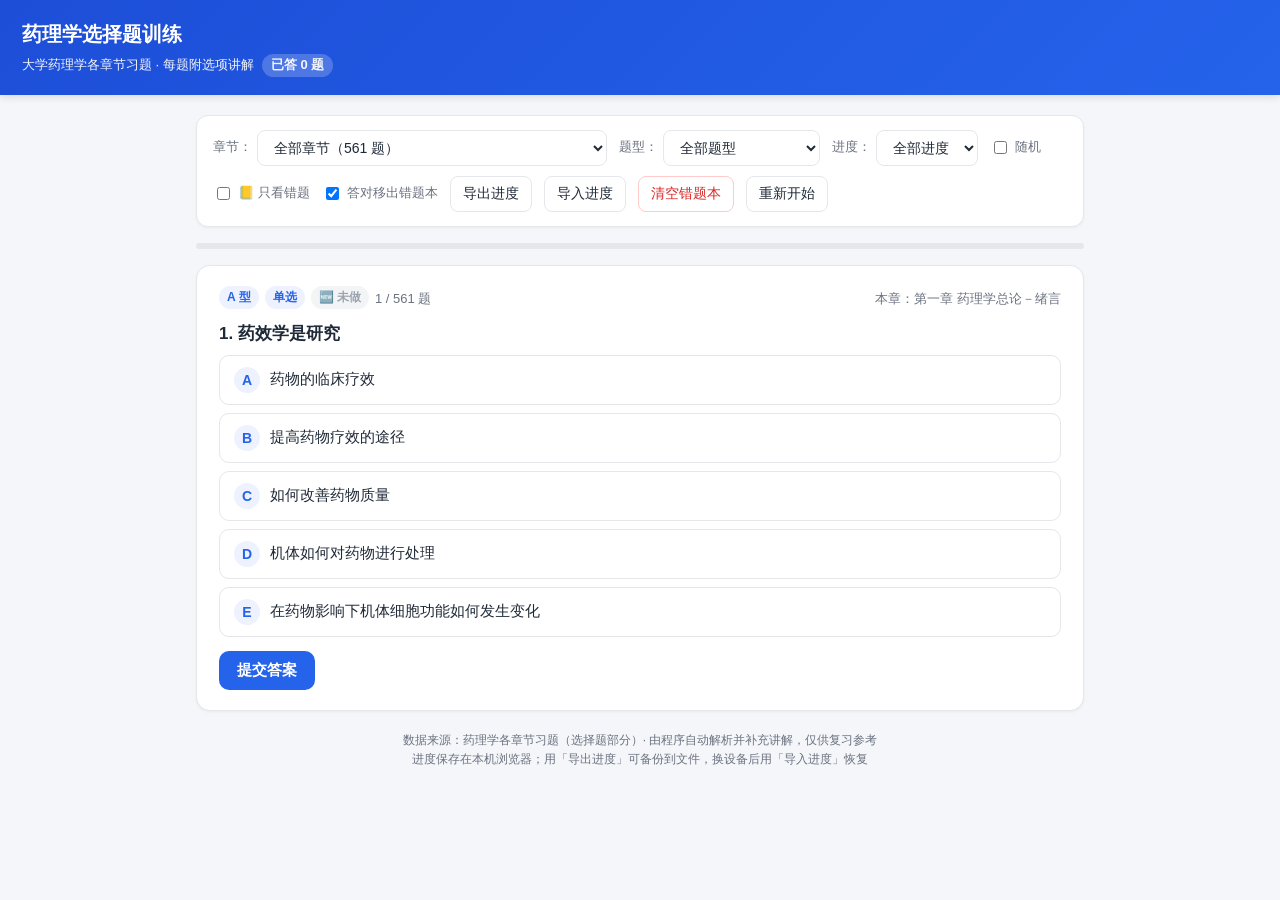
==== index.html @ 0bf8fcf7 "更新" ====
<!DOCTYPE html>
<html lang="zh-CN">
<head>
<meta charset="UTF-8">
<meta name="viewport" content="width=device-width, initial-scale=1.0">
<title>药理学选择题训练</title>
<style>
:root{
  --bg:#f4f6f9; --card:#ffffff; --ink:#1f2937; --sub:#6b7280;
  --brand:#2563eb; --brand-2:#1d4ed8; --ok:#16a34a; --ok-bg:#ecfdf5;
  --bad:#dc2626; --bad-bg:#fef2f2; --line:#e5e7eb; --accent:#f59e0b;
}
*{box-sizing:border-box}
body{margin:0;font-family:-apple-system,"Segoe UI","Microsoft YaHei","PingFang SC",sans-serif;background:var(--bg);color:var(--ink);line-height:1.6}
.top{background:linear-gradient(135deg,#1d4ed8,#2563eb);color:#fff;padding:18px 22px;box-shadow:0 2px 8px rgba(0,0,0,.12)}
.top h1{margin:0;font-size:20px;font-weight:700}
.top .sub{margin:4px 0 0;font-size:13px;opacity:.95}
.top .sub .pill{background:rgba(255,255,255,.22);padding:1px 9px;border-radius:999px;margin-left:8px;font-weight:600;display:inline-block}
.wrap{max-width:920px;margin:0 auto;padding:20px 16px 60px}
.controls{background:var(--card);border:1px solid var(--line);border-radius:12px;padding:14px 16px;display:flex;flex-wrap:wrap;gap:10px 12px;align-items:center;margin-bottom:16px;box-shadow:0 1px 3px rgba(0,0,0,.05)}
.controls label{font-size:13px;color:var(--sub);display:inline-flex;align-items:center;gap:5px;cursor:pointer}
.controls select,.controls button{font-size:14px;padding:8px 12px;border-radius:8px;border:1px solid var(--line);background:#fff;color:var(--ink);cursor:pointer}
.controls button:hover{border-color:var(--brand)}
.btn-primary{background:var(--brand)!important;color:#fff!important;border:none!important;font-weight:600}
.btn-primary:hover{background:var(--brand-2)!important}
.btn-ghost{background:#fff!important}
.btn-danger{color:var(--bad)!important;border-color:#fecaca!important}
.btn-danger:hover{border-color:var(--bad)!important}
.badge{display:inline-block;font-size:12px;padding:2px 8px;border-radius:999px;background:#eef2ff;color:var(--brand);font-weight:600;margin-right:6px;vertical-align:2px}
.badge.X{background:#fef3c7;color:#b45309}
.badge.C{background:#fce7f3;color:#be185d}
.badge.B{background:#e0f2fe;color:#0369a1}
.badge.wrong-tag{background:var(--bad-bg);color:var(--bad)}
.badge.ok-tag{background:var(--ok-bg);color:var(--ok)}
.badge.new-tag{background:#f3f4f6;color:#9ca3af}
.progress{height:6px;background:var(--line);border-radius:999px;overflow:hidden;margin-bottom:16px}
.progress>div{height:100%;background:var(--brand);transition:width .2s}
.card{background:var(--card);border:1px solid var(--line);border-radius:14px;padding:20px 22px;box-shadow:0 1px 3px rgba(0,0,0,.05);margin-bottom:16px}
.q-head{display:flex;justify-content:space-between;align-items:baseline;gap:10px;margin-bottom:10px}
.q-meta{font-size:13px;color:var(--sub)}
.stem{font-size:17px;font-weight:600;margin-bottom:6px}
.opt{display:flex;align-items:flex-start;gap:10px;border:1.5px solid var(--line);border-radius:10px;padding:11px 14px;margin:8px 0;cursor:pointer;transition:all .12s;background:#fff}
.opt:hover{border-color:var(--brand);background:#f8faff}
.opt .k{flex:none;width:26px;height:26px;border-radius:50%;background:#eef2ff;color:var(--brand);font-weight:700;display:flex;align-items:center;justify-content:center;font-size:14px}
.opt .t{font-size:15px;word-break:break-word}
.opt.selected{border-color:var(--brand);background:#eef4ff;box-shadow:0 0 0 1px var(--brand)}
.opt.correct{border-color:var(--ok);background:var(--ok-bg)}
.opt.correct .k{background:var(--ok);color:#fff}
.opt.wrong{border-color:var(--bad);background:var(--bad-bg)}
.opt.wrong .k{background:var(--bad);color:#fff}
.opt.disabled{cursor:default}
.actions{display:flex;flex-wrap:wrap;gap:10px;margin-top:14px}
.actions button{font-size:15px;padding:10px 18px;border-radius:10px;border:1px solid var(--line);background:#fff;cursor:pointer;font-weight:600}
.explain{display:none;margin-top:16px;border-top:1px dashed var(--line);padding-top:14px}
.explain.show{display:block}
.explain .verdict{font-size:16px;font-weight:700;margin-bottom:10px}
.explain .verdict.ok{color:var(--ok)}
.explain .verdict.no{color:var(--bad)}
.explain .rationale{background:#f8fafc;border-left:4px solid var(--brand);padding:10px 14px;border-radius:8px;margin-bottom:12px;font-size:14px}
.exp-item{display:flex;gap:8px;padding:6px 0;border-bottom:1px solid #f1f5f9;font-size:14px}
.exp-item:last-child{border-bottom:none}
.exp-item .ek{flex:none;width:22px;height:22px;border-radius:6px;background:#eef2ff;color:var(--brand);font-weight:700;display:flex;align-items:center;justify-content:center;font-size:13px}
.exp-item.is-ok .ek{background:var(--ok);color:#fff}
.exp-item.is-no .ek{background:var(--bad);color:#fff}
.wrong-note{margin-top:10px;font-size:13px;color:var(--sub);background:#fff7ed;border:1px solid #fed7aa;padding:8px 12px;border-radius:8px;display:none}
.wrong-note.show{display:block}
.summary{display:none}
.summary.show{display:block}
.stat-row{display:flex;gap:16px;flex-wrap:wrap;margin-bottom:14px}
.stat{flex:1;min-width:120px;background:#f8fafc;border:1px solid var(--line);border-radius:10px;padding:14px;text-align:center}
.stat .n{font-size:26px;font-weight:800;color:var(--brand)}
.stat .l{font-size:13px;color:var(--sub)}
.empty{padding:40px;text-align:center;color:var(--sub)}
.empty .big{font-size:40px;margin-bottom:8px}
.foot{color:var(--sub);font-size:12px;text-align:center;margin-top:20px}
.hint{font-size:13px;color:var(--sub);margin-top:6px}
@media(max-width:600px){.stem{font-size:16px}.opt .t{font-size:14px}.controls{flex-direction:column;align-items:stretch}}
</style>
</head>
<body>
<div class="top">
  <h1>药理学选择题训练</h1>
  <div class="sub">大学药理学各章节习题 · 每题附选项讲解<span class="pill">已答 <span id="answeredCount">0</span> 题</span><span class="pill" id="wrongPill" style="display:none">📒 错题 <span id="wrongCount">0</span></span></div>
</div>
<div class="wrap">

  <div class="controls" id="controls">
    <label>章节：
      <select id="chapSelect"></select>
    </label>
    <label>题型：
      <select id="typeSelect">
        <option value="all">全部题型</option>
        <option value="single">单选（A/B/C 型）</option>
        <option value="multi">多选（X 型）</option>
      </select>
    </label>
    <label>进度：
      <select id="progSelect">
        <option value="all">全部进度</option>
        <option value="unanswered">只看未做</option>
        <option value="answered">只看已做</option>
      </select>
    </label>
    <label><input type="checkbox" id="shuffleChk"> 随机</label>
    <label><input type="checkbox" id="wrongChk"> 📒 只看错题</label>
    <label title="在错题本中答对后自动移除该题"><input type="checkbox" id="autoRemoveChk" checked> 答对移出错题本</label>
    <button id="exportBtn" class="btn-ghost">导出进度</button>
    <button id="importBtn" class="btn-ghost">导入进度</button>
    <button id="clearWrongBtn" class="btn-ghost btn-danger">清空错题本</button>
    <button id="restartBtn" class="btn-ghost">重新开始</button>
    <input type="file" id="importFile" accept=".json,application/json" style="display:none">
  </div>

  <div class="progress"><div id="progressBar"></div></div>

  <div id="questionCard" class="card">
    <div class="q-head">
      <div class="q-meta" id="qMeta"></div>
      <div class="q-meta" id="qScore"></div>
    </div>
    <div class="stem" id="stem"></div>
    <div id="options"></div>
    <div class="hint" id="multiHint" style="display:none">（多选题：请选择所有正确答案后提交）</div>
    <div class="actions" id="actions">
      <button id="submitBtn" class="btn-primary">提交答案</button>
      <button id="nextBtn" style="display:none">下一题 →</button>
    </div>
    <div class="wrong-note" id="wrongNote"></div>
    <div class="explain" id="explain">
      <div class="verdict" id="verdict"></div>
      <div class="rationale" id="rationale"></div>
      <div id="expList"></div>
    </div>
  </div>

  <div id="summaryCard" class="card summary">
    <h2 style="margin-top:0">练习总结</h2>
    <div class="stat-row">
      <div class="stat"><div class="n" id="sTotal">0</div><div class="l">本轮题数</div></div>
      <div class="stat"><div class="n" id="sCorrect">0</div><div class="l">答对</div></div>
      <div class="stat"><div class="n" id="sWrong">0</div><div class="l">答错</div></div>
      <div class="stat"><div class="n" id="sRate">0%</div><div class="l">正确率</div></div>
    </div>
    <button id="againBtn" class="btn-primary" style="font-size:15px;padding:10px 18px;border-radius:10px;border:none;cursor:pointer">再来一轮</button>
  </div>

  <div class="foot">数据来源：药理学各章节习题（选择题部分）· 由程序自动解析并补充讲解，仅供复习参考<br>进度保存在本机浏览器；用「导出进度」可备份到文件，换设备后用「导入进度」恢复</div>
</div>

<script>
window.QUIZ_DATA = {"chapters":[{"title":"第一章 药理学总论－绪言","questions":[{"id":"ch01_q01","chapter":"第一章 药理学总论－绪言","chapterIdx":0,"type":"A","num":1,"stem":"药效学是研究","options":{"A":"药物的临床疗效","B":"提高药物疗效的途径","C":"如何改善药物质量","D":"机体如何对药物进行处理","E":"在药物影响下机体细胞功能如何发生变化"},"answer":["E"],"answerStr":"E","rationale":"药效学研究药物对机体的作用及其机制，即药物影响下机体细胞功能发生的变化，故为E。","expl":{"A":"临床疗效是药物治疗疾病的效果，属疗效评价，非药效学的研究对象。","B":"提高药物疗效的途径属药物治疗学范畴，不是药效学的定义。","C":"改善药物质量属药物分析或制剂范畴，与药效学无关。","D":"机体如何处理药物是药动学的研究内容，非药效学。","E":"正确，药效学研究药物对机体的作用，即机体细胞功能在药物影响下的变化。"}},{"id":"ch01_q02","chapter":"第一章 药理学总论－绪言","chapterIdx":0,"type":"A","num":2,"stem":"药动学是研究","options":{"A":"机体如何对药物进行处理","B":"药物如何影响机体","C":"药物在体内的时间变化","D":"合理用药的治疗方案","E":"药物效应动力学"},"answer":["A"],"answerStr":"A","rationale":"药动学研究机体对药物的处置过程，即药物在体内的吸收、分布、代谢和排泄，故为A。","expl":{"A":"正确，药动学研究机体对药物的吸收、分布、代谢和排泄等处理过程。","B":"药物如何影响机体是药效学的内容，非药动学。","C":"药物在体内的时间变化只是药动学的一部分，表述不完整。","D":"合理用药的治疗方案属临床药理学与治疗学，非药动学定义。","E":"药物效应动力学即药效学，与药动学是两个不同学科，此选项错误。"}},{"id":"ch01_q03","chapter":"第一章 药理学总论－绪言","chapterIdx":0,"type":"A","num":3,"stem":"新药进行临床试验必须提供","options":{"A":"系统药理研究数据","B":"新药作用谱","C":"临床前研究资料","D":"LD50","E":"急慢性毒理研究数据"},"answer":["C"],"answerStr":"C","rationale":"新药开展临床试验前须完成临床前研究并提供资料，经批准后方可进行，故为C。","expl":{"A":"系统药理研究数据属临床前研究的一部分，不足以代表全部必备资料。","B":"新药作用谱仅是药效学内容之一，不能单独作为临床试验依据。","C":"正确，临床试验须以充分的临床前研究资料（药效、药动、毒理）为依据。","D":"LD50只是急性毒性指标之一，不能单独代表临床前资料。","E":"急慢性毒理研究数据仅属毒理学部分，非临床试验所需的全部资料。"}}]},{"title":"第二章 药物效应动力学","questions":[{"id":"ch02_q01","chapter":"第二章 药物效应动力学","chapterIdx":1,"type":"A","num":1,"stem":"药物作用的基本表现是是机体器官组织","options":{"A":"功能升高或兴奋","B":"功能降低或抑制","C":"兴奋和/或抑制","D":"产生新的功能","E":"A 和 D"},"answer":["C"],"answerStr":"C","rationale":"药物作用的基本表现是使机体功能兴奋或抑制，或两者兼有，故为C。","expl":{"A":"功能升高或兴奋只是兴奋作用，未包括抑制作用，不全面。","B":"功能降低或抑制仅指抑制作用，遗漏了兴奋作用。","C":"正确，药物对机体的基本作用表现为兴奋和（或）抑制。","D":"药物不能使机体产生新的功能，只能调节原有功能，此说法错误。","E":"A与D均不全面或不正确，故不是答案。"}},{"id":"ch02_q02","chapter":"第二章 药物效应动力学","chapterIdx":1,"type":"A","num":2,"stem":"药物的副反应是与治疗效应同时发生的不良反应，此时的药物剂量是","options":{"A":"大于治疗量","B":"小于治疗量","C":"治疗剂量","D":"极量","E":"以上都不对"},"answer":["C"],"answerStr":"C","rationale":"副反应是药物在治疗剂量下出现的与治疗目的无关的作用，故为C。","expl":{"A":"大于治疗量属中毒量，引起的是毒性反应而非副反应。","B":"小于治疗量常无效，一般不引起副反应。","C":"正确，副反应发生在治疗剂量，是与治疗效应同时出现的不良反应。","D":"极量是最大治疗量，超出常致毒性反应，副反应概念不限于此。","E":"以上均不对，不符合副反应的定义。"}},{"id":"ch02_q03","chapter":"第二章 药物效应动力学","chapterIdx":1,"type":"A","num":3,"stem":"半数有效量是指","options":{"A":"临床有效量","B":"LD50","C":"引起 50%阳性反应的剂量","D":"效应强度","E":"以上都不是"},"answer":["C"],"answerStr":"C","rationale":"半数有效量（ED50）指引起50%阳性反应（半数有效）的剂量，故为C。","expl":{"A":"临床有效量是临床用药剂量，并非ED50的严格定义。","B":"LD50是半数致死量，属毒性指标，非有效量。","C":"正确，ED50即引起50%阳性反应（半数有效）的剂量。","D":"效应强度指药物作用强度，与半数有效量含义不同。","E":"以上都不是，因C为正确答案。"}},{"id":"ch02_q04","chapter":"第二章 药物效应动力学","chapterIdx":1,"type":"A","num":4,"stem":"药物半数致死量（LD50）是指","options":{"A":"致死量的一半","B":"中毒量的一半","C":"杀死半数病原微生物的剂量","D":"杀死半数寄生虫的剂量","E":"引起半数动物死亡的剂量"},"answer":["E"],"answerStr":"E","rationale":"LD50指能使半数实验动物死亡的剂量，用于评价药物急性毒性，故为E。","expl":{"A":"致死量的一半是字面误读，LD50不是简单除以2。","B":"中毒量的一半同样属误读，LD50是统计半数死亡的剂量。","C":"杀死半数病原微生物的剂量属抗菌药物评价概念，非LD50。","D":"杀死半数寄生虫的剂量是杀虫药评价指标，非LD50定义。","E":"正确，LD50是引起半数动物死亡的剂量。"}},{"id":"ch02_q05","chapter":"第二章 药物效应动力学","chapterIdx":1,"type":"A","num":5,"stem":"药物的极量是指","options":{"A":"一次量","B":"一日量","C":"疗程总量","D":"单位时间内注入量","E":"以上都不对"},"answer":["E"],"answerStr":"E","rationale":"极量是药典规定的最大治疗量（最大有效量），非一次量、一日量等，故以上都不对。","expl":{"A":"极量不是一次量，一次量指单次给药剂量。","B":"极量不是一日量，一日量指每日总剂量。","C":"疗程总量是整个疗程的累计剂量，与极量无关。","D":"单位时间内注入量是给药速度，与极量无关。","E":"正确，极量是最大治疗量，以上各项均不符合其定义。"}},{"id":"ch02_q07","chapter":"第二章 药物效应动力学","chapterIdx":1,"type":"A","num":7,"stem":"药物的治疗指数是","options":{"A":"ED50/LD50","B":"LD50/ED50","C":"LD5/ED95","D":"ED99/LD1","E":"ED95/LD5"},"answer":["B"],"answerStr":"B","rationale":"治疗指数为LD50与ED50的比值（TI=LD50/ED50），比值越大越安全，故为B。","expl":{"A":"ED50/LD50是治疗指数的倒数，不是治疗指数。","B":"正确，治疗指数TI=LD50/ED50。","C":"LD5/ED95是与安全范围相关的比值，非治疗指数。","D":"ED99/LD1无此标准定义。","E":"ED95/LD5不是治疗指数。"}},{"id":"ch02_q08","chapter":"第二章 药物效应动力学","chapterIdx":1,"type":"A","num":8,"stem":"药物与受体结合后，可激动受体，也可阻断受体，取决于","options":{"A":"药物是否具有亲和力","B":"药物是否具有内在活性","C":"药物的酸碱度","D":"药物的脂溶性","E":"药物的极性大小"},"answer":["B"],"answerStr":"B","rationale":"药物与受体结合后能否激动受体取决于其是否具有内在活性，故为B。","expl":{"A":"亲和力决定能否结合，但不决定是激动还是阻断。","B":"正确，有内在活性则激动受体，无内在活性则阻断受体。","C":"酸碱度影响药物解离与吸收，与激动或阻断无关。","D":"脂溶性影响药物跨膜，与激动或阻断无关。","E":"极性大小与跨膜有关，不影响内在活性。"}},{"id":"ch02_q09","chapter":"第二章 药物效应动力学","chapterIdx":1,"type":"A","num":9,"stem":"竞争性拮抗剂的特点是","options":{"A":"无亲和力，无内在活性","B":"有亲和力，无内在活性","C":"有亲和力，有内在活性","D":"无亲和力，有内在活性","E":"以上均不是"},"answer":["B"],"answerStr":"B","rationale":"竞争性拮抗剂有亲和力能与受体结合，但无内在活性，故不产生效应，为B。","expl":{"A":"无亲和力则不能与受体结合，不符合竞争性拮抗剂。","B":"正确，竞争性拮抗剂有亲和力而无内在活性。","C":"有亲和力且有内在活性的是激动药。","D":"无亲和力有内在活性在药理上不成立。","E":"以上均不是，因B正确。"}},{"id":"ch02_q10","chapter":"第二章 药物效应动力学","chapterIdx":1,"type":"A","num":10,"stem":"药物作用的双重性是指","options":{"A":"治疗作用和副作用","B":"对因治疗和对症治疗","C":"治疗作用和毒性作用","D":"治疗作用和不良反应","E":"局部作用和吸收作用"},"answer":["D"],"answerStr":"D","rationale":"药物作用双重性指药物既有治疗作用，又有不良反应，故为D。","expl":{"A":"治疗作用和副作用只是双重性的一部分，不完整。","B":"对因治疗和对症治疗同属治疗作用，非双重性。","C":"治疗作用和毒性作用未涵盖全部不良反应。","D":"正确，药物作用双重性即治疗作用与不良反应并存。","E":"局部作用和吸收作用属作用部位分类，与双重性无关。"}},{"id":"ch02_q11","chapter":"第二章 药物效应动力学","chapterIdx":1,"type":"A","num":11,"stem":"属于后遗效应的是","options":{"A":"青霉素过敏性休克","B":"地高辛引起的心律性失常","C":"呋塞米所致的心律失常","D":"保泰松所致的肝肾损害","E":"巴比妥类药催眠后所致的次晨宿醉现象"},"answer":["E"],"answerStr":"E","rationale":"后遗效应指停药后血药浓度已降至阈浓度以下仍残存的药理效应，巴比妥次晨宿醉属之。","expl":{"A":"青霉素过敏性休克属变态反应，非后遗效应。","B":"地高辛引起心律失常属毒性反应。","C":"呋塞米所致心律失常属毒性反应（电解质紊乱）。","D":"保泰松所致肝肾损害属毒性反应或药源性疾病。","E":"正确，巴比妥类催眠后次晨宿醉为典型后遗效应。"}},{"id":"ch02_q12","chapter":"第二章 药物效应动力学","chapterIdx":1,"type":"A","num":12,"stem":"量效曲线可以为用药提供下列哪种参考？","options":{"A":"药物的安全范围","B":"药物的疗效大小","C":"药物的毒性性质","D":"药物的体内过程","E":"药物的给药方案"},"answer":["E"],"answerStr":"E","rationale":"量效曲线可确定有效剂量与最大效应等，为制定给药方案提供依据，故为E。","expl":{"A":"安全范围需结合量效与毒效曲线，单独量效曲线不足。","B":"疗效大小（效能）只是量效曲线信息之一，非最全面选项。","C":"毒性性质需毒性试验与毒效曲线，非量效曲线所能提供。","D":"体内过程是药动学内容，量效曲线不反映。","E":"正确，量效曲线可指导剂量选择，为制定给药方案提供参考。"}},{"id":"ch02_q13","chapter":"第二章 药物效应动力学","chapterIdx":1,"type":"A","num":13,"stem":"药物的内在活性（效应力）是指","options":{"A":"药物穿透生物膜的能力","B":"药物对受体的亲合能力","C":"药物水溶性大小","D":"受体激动时的反应强度","E":"药物脂溶性大小"},"answer":["D"],"answerStr":"D","rationale":"内在活性（效应力）指药物激动受体后产生效应的能力，即受体激动时的反应强度，故为D。","expl":{"A":"穿透生物膜能力与脂溶性、跨膜有关，非内在活性。","B":"对受体的亲和能力是亲和力，非内在活性。","C":"水溶性大小影响溶解与吸收，与内在活性无关。","D":"正确，内在活性是药物激动受体引起反应的能力（反应强度）。","E":"脂溶性大小与跨膜有关，非内在活性。"}},{"id":"ch02_q14","chapter":"第二章 药物效应动力学","chapterIdx":1,"type":"A","num":14,"stem":"安全范围是指","options":{"A":"有效剂量的范围","B":"最小中毒量与治疗量间的距离","C":"最小治疗量至最小致死量间的距离","D":"ED95 与 LD5 间的距离","E":"最小治疗量与最小中毒量间的距离"},"answer":["E"],"answerStr":"E","rationale":"安全范围指最小治疗量与最小中毒量之间的距离，距离越大越安全，故为E。","expl":{"A":"有效剂量范围是有效量区间，非安全范围。","B":"最小中毒量与治疗量间距离表述含糊，非标准定义。","C":"最小治疗量至最小致死量间距过大，非安全范围定义。","D":"ED95与LD5间距是实验安全范围表示（安全系数），非本题标准定义。","E":"正确，安全范围是最小治疗量与最小中毒量之间的距离。"}},{"id":"ch02_q15","chapter":"第二章 药物效应动力学","chapterIdx":1,"type":"A","num":15,"stem":"副作用是在下述哪种剂量时产生的不良反应？","options":{"A":"中毒量","B":"治疗量","C":"无效量","D":"极量","E":"致死量"},"answer":["B"],"answerStr":"B","rationale":"副作用是治疗量下出现的与治疗目的无关的反应，故为B。","expl":{"A":"中毒量产生的是毒性反应，非副作用。","B":"正确，副作用在治疗剂量下产生。","C":"无效量不产生药理效应，也无副作用。","D":"极量虽在治疗范围内，但副作用概念仍指治疗量。","E":"致死量引起死亡，非副作用。"}},{"id":"ch02_q16","chapter":"第二章 药物效应动力学","chapterIdx":1,"type":"A","num":16,"stem":"可用于表示药物安全性的参数","options":{"A":"阈剂量","B":"效能","C":"效价强度","D":"治疗指数","E":"LD50"},"answer":["D"],"answerStr":"D","rationale":"治疗指数（LD50/ED50）是评价药物安全性的重要参数，故为D。","expl":{"A":"阈剂量是刚产生效应的剂量，与安全性无直接关系。","B":"效能反映最大效应，不直接表示安全性。","C":"效价强度反映剂量大小关系，非安全性指标。","D":"正确，治疗指数越大，药物越安全。","E":"LD50单独只能说明毒性，需与ED50结合才表示安全性。"}},{"id":"ch02_q17","chapter":"第二章 药物效应动力学","chapterIdx":1,"type":"A","num":17,"stem":"药原性疾病是","options":{"A":"严重的不良反应","B":"停药反应","C":"变态反应","D":"较难恢复的不良反应","E":"特异质反应"},"answer":["D"],"answerStr":"D","rationale":"药源性疾病是药物引起的较难恢复的机体损害（疾病），故为D。","expl":{"A":"严重不良反应未必都构成药源性疾病，概念不完全等同。","B":"停药反应是突然停药引起的，非药源性疾病。","C":"变态反应只是药源性疾病的一种类型。","D":"正确，药源性疾病指药物引起的较难恢复的损害（疾病）。","E":"特异质反应是遗传异常所致，非药源性疾病总称。"}},{"id":"ch02_q18","chapter":"第二章 药物效应动力学","chapterIdx":1,"type":"A","num":18,"stem":"药物的最大效能反映药物的","options":{"A":"内在活性","B":"效应强度","C":"亲和力","D":"量效关系","E":"时效关系"},"answer":["A"],"answerStr":"A","rationale":"药物的最大效能（效能）取决于其内在活性，内在活性高则最大效应大，故为A。","expl":{"A":"正确，效能反映药物的内在活性，内在活性越大最大效应越大。","B":"效应强度即效能本身，题目问其反映的本质，应为内在活性。","C":"亲和力影响效价强度，不决定最大效能。","D":"量效关系是描述效应的关系曲线，非效能反映的对象。","E":"时效关系描述效应随时间变化，与最大效能无直接关系。"}},{"id":"ch02_q19","chapter":"第二章 药物效应动力学","chapterIdx":1,"type":"A","num":19,"stem":"肾上腺素受体属于","options":{"A":"G 蛋白偶联受体","B":"含离子通道的受体","C":"具有酪氨酸激酶活性的受体","D":"细胞内受体","E":"以上均不是"},"answer":["A"],"answerStr":"A","rationale":"肾上腺素受体（α、β受体）属于G蛋白偶联受体（GPCR），故为A。","expl":{"A":"正确，α、β肾上腺素受体均为G蛋白偶联受体。","B":"含离子通道的受体如N胆碱受体（配体门控离子通道），非肾上腺素受体。","C":"具酪氨酸激酶活性的受体如胰岛素受体，非肾上腺素受体。","D":"细胞内受体如甾体激素受体，肾上腺素受体位于细胞膜上。","E":"以上均不是，因A正确。"}},{"id":"ch02_q20","chapter":"第二章 药物效应动力学","chapterIdx":1,"type":"A","num":20,"stem":"拮抗参数 pA2 的定义是","options":{"A":"使激动剂的效应增加 1 倍时竞争性拮抗剂浓度的负对数","B":"使激动剂的剂量增加 1 倍时竞争性拮抗剂浓度的负对数","C":"使激动剂的效应增加 1 倍时激动剂浓度的负对数","D":"使激动剂的效应不变时竞争性拮抗剂浓度的负对数","E":"使激动剂的效应增加 1 倍时非竞争性拮抗剂浓度的负对数"},"answer":["B"],"answerStr":"B","rationale":"pA2是使激动药剂量加倍仍维持原效应时竞争性拮抗药浓度的负对数，故为B。","expl":{"A":"pA2定义涉及激动药剂量加倍而非效应加倍，A错误。","B":"正确，pA2为使激动药剂量增加1倍而效应不变时拮抗药浓度的负对数。","C":"pA2是拮抗药浓度而非激动药浓度的负对数。","D":"效应不变是前提之一，但定义还要求激动药剂量加倍。","E":"pA2针对竞争性拮抗药，而非非竞争性拮抗药。"}},{"id":"ch02_q21","chapter":"第二章 药物效应动力学","chapterIdx":1,"type":"A","num":21,"stem":"药理效应是","options":{"A":"药物的初始作用","B":"药物作用的结果","C":"药物的特异性","D":"药物的选择性","E":"药物的临床疗效"},"answer":["B"],"answerStr":"B","rationale":"药理效应是药物作用的结果（机体功能变化的表现），故为B。","expl":{"A":"初始作用是药物作用的起始环节，非效应本身。","B":"正确，药理效应是药物作用引起的机体反应（结果）。","C":"特异性指药物对特定靶点的选择性作用，非效应。","D":"选择性是药物作用的范围特性，非效应。","E":"临床疗效是效应中对治疗有利的部分，非全部药理效应。"}},{"id":"ch02_q22","chapter":"第二章 药物效应动力学","chapterIdx":1,"type":"A","num":22,"stem":"储备受体是","options":{"A":"药物未结合的受体","B":"药物不结合的受体","C":"与药物结合过的受体","D":"药物难结合的受体","E":"与药物解离了的受体"},"answer":["A"],"answerStr":"A","rationale":"储备受体（spare receptor）指产生最大效应时仍未被药物占据（未结合）的受体，故为A。","expl":{"A":"正确，储备受体是药物未结合（未被占据）的受体。","B":"药物不结合的受体表述绝对，储备受体是可被结合但未结合的受体。","C":"与药物结合过的受体已被占据，非储备受体。","D":"药物难结合的受体概念不准确，储备受体是可结合受体。","E":"与药物解离了的受体已释放，非储备受体的定义。"}},{"id":"ch02_q23","chapter":"第二章 药物效应动力学","chapterIdx":1,"type":"A","num":23,"stem":"pD2 是","options":{"A":"解离常数的负对数","B":"拮抗常数的负对数","C":"解离常数","D":"拮抗常数","E":"平衡常数"},"answer":["A"],"answerStr":"A","rationale":"pD2是药物-受体复合物解离常数的负对数，反映亲和力，故为A。","expl":{"A":"正确，pD2=-logKD，即解离常数的负对数。","B":"拮抗常数（KB）的负对数为pA2，非pD2。","C":"pD2是负对数，不是解离常数本身。","D":"拮抗常数是KB，与pD2无关。","E":"平衡常数表述笼统，非pD2的准确定义。"}},{"id":"ch02_q24","chapter":"第二章 药物效应动力学","chapterIdx":1,"type":"A","num":24,"stem":"关于受体二态模型学说的叙述，下列哪项是错误的？","options":{"A":"拮抗药对 R 及 R*的亲和力不等","B":"受体蛋白有可以互变的构型状态。即静息态（R）和活动态（R*）","C":"静息时平衡趋势向于 R","D":"激动药只与 R*有较大亲和力","E":"部分激动药与 R 及 R*都能结合，但对 R*的亲和力大于对 R 的亲和力"},"answer":["D"],"answerStr":"D","rationale":"激动药对R*亲和力较大，但并非“只与”R*结合，也可与静息态R结合，故D叙述错误。","expl":{"A":"正确，拮抗药对R及R*亲和力不等（对R亲和力较大）。","B":"正确，受体蛋白有静息态R和活动态R*两种可互变构型。","C":"正确，静息时受体平衡偏向R态。","D":"错误，激动药并非只与R*结合，对R也有一定亲和力，只是对R*亲和力较大。","E":"正确，部分激动药对R及R*均能结合，对R*亲和力大于R。"}},{"id":"ch02_q25","chapter":"第二章 药物效应动力学","chapterIdx":1,"type":"A","num":25,"stem":"质反应的累加曲线是","options":{"A":"对称 S 型曲线","B":"长尾 S 型曲线","C":"直线","D":"双曲线","E":"正态分布曲线"},"answer":["A"],"answerStr":"A","rationale":"质反应累加量效曲线呈对称的S型曲线，故为A。","expl":{"A":"正确，质反应累加量效曲线为对称S型曲线。","B":"长尾S型是量反应（纵坐标效应、横坐标剂量）曲线。","C":"直线不是质反应累加曲线的形态。","D":"双曲线不符合量效曲线特征。","E":"正态分布曲线是质反应频数分布，非累加量效曲线。"}},{"id":"ch02_q26","chapter":"第二章 药物效应动力学","chapterIdx":1,"type":"A","num":26,"stem":"从下列 pD2 值中可知，与受体亲和力最小的是","options":{"A":"1","B":"2","C":"4","D":"5","E":"6"},"answer":["A"],"answerStr":"A","rationale":"pD2越大亲和力越大，故pD2=1时亲和力最小，为A。","expl":{"A":"正确，pD2值最小（1），故亲和力最小。","B":"pD2=2大于1，亲和力较大。","C":"pD2=4，亲和力更大。","D":"pD2=5，亲和力更大。","E":"pD2=6，亲和力最大。"}},{"id":"ch02_q27","chapter":"第二章 药物效应动力学","chapterIdx":1,"type":"A","num":27,"stem":"从下列 pA2 值可知拮抗作用最强的是","options":{"A":"0.1","B":"0.5","C":"1.0","D":"1.5","E":"1.6"},"answer":["E"],"answerStr":"E","rationale":"pA2越大表示拮抗药作用越强，故pA2=1.6者拮抗最强，为E。","expl":{"A":"0.1最小，拮抗作用最弱。","B":"0.5较小，拮抗作用弱。","C":"1.0居中，拮抗作用较弱。","D":"1.5较大，但小于1.6。","E":"正确，pA2值最大（1.6），拮抗作用最强。"}},{"id":"ch02_q28","chapter":"第二章 药物效应动力学","chapterIdx":1,"type":"A","num":28,"stem":"某降压药停药后血压剧烈回升，此种现象称为","options":{"A":"变态反应","B":"停药反应","C":"后遗效应","D":"特异质反应","E":"毒性反应"},"answer":["B"],"answerStr":"B","rationale":"停药后血压剧烈回升是长期用药突然停药引起的反跳，属停药反应，故为B。","expl":{"A":"变态反应与免疫有关，非停药所致。","B":"正确，突然停药致血压反跳属停药反应（反跳现象）。","C":"后遗效应是血药浓度降至阈下后残存的效应，非反跳。","D":"特异质反应与遗传异常有关，非停药反应。","E":"毒性反应是剂量过大所致，非停药引起。"}},{"id":"ch02_q29","chapter":"第二章 药物效应动力学","chapterIdx":1,"type":"A","num":29,"stem":"下列关于激动药的描述，错误的是","options":{"A":"有内在活性","B":"与受体有亲和力","C":"量效曲线呈 S 型","D":"pA2 值越大作用越强","E":"与受体迅速解离"},"answer":["D"],"answerStr":"D","rationale":"pA2是拮抗药的拮抗参数，不是评价激动药作用的指标，故D错误。","expl":{"A":"正确，激动药具有内在活性。","B":"正确，激动药与受体有亲和力。","C":"正确，激动药量效曲线呈S型。","D":"错误，pA2是竞争性拮抗药的作用强度参数，与激动药作用强弱无关。","E":"正确，激动药与受体结合后可迅速解离（可逆）。"}},{"id":"ch02_q30","chapter":"第二章 药物效应动力学","chapterIdx":1,"type":"A","num":30,"stem":"下列关于受体的叙述，正确的是","options":{"A":"受体是首先与药物结合并起反应的细胞成分","B":"受体都是细胞膜上的蛋白质","C":"受体是遗传基因生成的，其分布密度是固定不变的","D":"受体与配基或激动药结合后都引起兴奋性效应","E":"药物都是通过激动或抑制相应受体而发挥作用的"},"answer":["A"],"answerStr":"A","rationale":"受体是首先与药物结合并引起反应的细胞成分（靶点），故A正确。","expl":{"A":"正确，受体是药物首先结合并触发效应的细胞成分。","B":"受体不全在细胞膜上，还有细胞内受体（如甾体激素受体）。","C":"受体密度可受调节（上调或下调），非固定不变。","D":"激动受体可产生兴奋也可产生抑制效应，非都兴奋。","E":"药物并非都通过受体作用，有些直接作用于酶、离子通道等。"}},{"id":"ch02_q31","chapter":"第二章 药物效应动力学","chapterIdx":1,"type":"B","num":31,"stem":"高敏性是指","options":{"A":"药物引起的反应与个体体质有关，与用药剂量无关","B":"等量药物引起和一般病人相似但强度更高的药理效应或毒性","C":"用药一段时间后，病人对药物产生精神上依赖，中断用药，出现主观不适","D":"长期用药，需逐渐增加剂量，才可保持药效不减","E":"长期用药，产生生理上依赖，停药后出现戒断症状"},"answer":["B"],"answerStr":"B","rationale":"高敏性指等量药物引起比一般人更强的药理效应或毒性，故为B。","expl":{"A":"与体质有关且与剂量无关的是过敏或特异质反应，非高敏性。","B":"正确，高敏性是个体对等量药物反应增强。","C":"精神依赖、中断不适是习惯性，非高敏性。","D":"逐渐增量保持药效是耐受性，非高敏性。","E":"生理依赖、停药戒断是成瘾性，非高敏性。"}},{"id":"ch02_q32","chapter":"第二章 药物效应动力学","chapterIdx":1,"type":"B","num":32,"stem":"过敏反应是指","options":{"A":"药物引起的反应与个体体质有关，与用药剂量无关","B":"等量药物引起和一般病人相似但强度更高的药理效应或毒性","C":"用药一段时间后，病人对药物产生精神上依赖，中断用药，出现主观不适","D":"长期用药，需逐渐增加剂量，才可保持药效不减","E":"长期用药，产生生理上依赖，停药后出现戒断症状"},"answer":["A"],"answerStr":"A","rationale":"过敏反应（变态反应）与个体体质（免疫）有关，与剂量关系不大，故为A。","expl":{"A":"正确，过敏反应与体质有关，剂量关系不大（极微量即可发生）。","B":"等量药物反应增强是高敏性，非过敏反应。","C":"精神依赖、主观不适是习惯性，非过敏反应。","D":"逐渐增量是耐受性，非过敏反应。","E":"生理依赖、戒断症状是成瘾性，非过敏反应。"}},{"id":"ch02_q33","chapter":"第二章 药物效应动力学","chapterIdx":1,"type":"B","num":33,"stem":"习惯性是指","options":{"A":"药物引起的反应与个体体质有关，与用药剂量无关","B":"等量药物引起和一般病人相似但强度更高的药理效应或毒性","C":"用药一段时间后，病人对药物产生精神上依赖，中断用药，出现主观不适","D":"长期用药，需逐渐增加剂量，才可保持药效不减","E":"长期用药，产生生理上依赖，停药后出现戒断症状"},"answer":["C"],"answerStr":"C","rationale":"习惯性指用药一段时间后产生精神依赖，中断用药出现主观不适，故为C。","expl":{"A":"与体质有关且与剂量无关的是过敏反应。","B":"等量药物反应增强是高敏性。","C":"正确，习惯性表现为精神依赖，停药后有主观不适。","D":"逐渐增量是耐受性，非习惯性。","E":"生理依赖、戒断症状是成瘾性，非习惯性。"}},{"id":"ch02_q34","chapter":"第二章 药物效应动力学","chapterIdx":1,"type":"B","num":34,"stem":"耐受性是指","options":{"A":"药物引起的反应与个体体质有关，与用药剂量无关","B":"等量药物引起和一般病人相似但强度更高的药理效应或毒性","C":"用药一段时间后，病人对药物产生精神上依赖，中断用药，出现主观不适","D":"长期用药，需逐渐增加剂量，才可保持药效不减","E":"长期用药，产生生理上依赖，停药后出现戒断症状"},"answer":["D"],"answerStr":"D","rationale":"耐受性指长期用药后需逐渐增加剂量才能维持原有效果，故为D。","expl":{"A":"与体质有关且与剂量无关的是过敏反应。","B":"等量药物反应增强是高敏性。","C":"精神依赖是习惯性，非耐受性。","D":"正确，耐受性表现为需逐渐增量才能保持药效不减。","E":"生理依赖、戒断症状是成瘾性，非耐受性。"}},{"id":"ch02_q35","chapter":"第二章 药物效应动力学","chapterIdx":1,"type":"B","num":35,"stem":"成瘾性是指","options":{"A":"药物引起的反应与个体体质有关，与用药剂量无关","B":"等量药物引起和一般病人相似但强度更高的药理效应或毒性","C":"用药一段时间后，病人对药物产生精神上依赖，中断用药，出现主观不适","D":"长期用药，需逐渐增加剂量，才可保持药效不减","E":"长期用药，产生生理上依赖，停药后出现戒断症状"},"answer":["E"],"answerStr":"E","rationale":"成瘾性指长期用药产生生理依赖，停药后出现戒断症状，故为E。","expl":{"A":"与体质有关且与剂量无关的是过敏反应。","B":"等量药物反应增强是高敏性。","C":"精神依赖是习惯性，非成瘾性。","D":"逐渐增量是耐受性，非成瘾性。","E":"正确，成瘾性为生理依赖，停药出现戒断症状。"}},{"id":"ch02_q36","chapter":"第二章 药物效应动力学","chapterIdx":1,"type":"B","num":36,"stem":"起后继信息传导系统作用","options":{"A":"受体","B":"第二信使","C":"激动药","D":"结合体","E":"拮抗药"},"answer":["B"],"answerStr":"B","rationale":"第二信使（如cAMP、IP3）在受体激活后传递、放大信息，起后继信息传导作用，故为B。","expl":{"A":"受体是识别并结合配体、启动信号的部位，非后继传导系统。","B":"正确，第二信使承担受体后的信息传导作用。","C":"激动药是激活受体的配体，非传导系统。","D":"结合体仅结合配体，无传导功能。","E":"拮抗药阻断受体，不传导信号。"}},{"id":"ch02_q37","chapter":"第二章 药物效应动力学","chapterIdx":1,"type":"B","num":37,"stem":"能与配体结合触发效应","options":{"A":"受体","B":"第二信使","C":"激动药","D":"结合体","E":"拮抗药"},"answer":["A"],"answerStr":"A","rationale":"受体能与配体（如激素、递质）特异性结合并触发效应，故为A。","expl":{"A":"正确，受体与配体结合后触发细胞效应。","B":"第二信使不直接结合配体，而是传导信号。","C":"激动药是与受体结合的配体，非与配体结合者。","D":"结合体虽与配体结合但不触发效应。","E":"拮抗药与受体结合不触发效应。"}},{"id":"ch02_q38","chapter":"第二章 药物效应动力学","chapterIdx":1,"type":"B","num":38,"stem":"能与受体结合触发效应","options":{"A":"受体","B":"第二信使","C":"激动药","D":"结合体","E":"拮抗药"},"answer":["C"],"answerStr":"C","rationale":"激动药能与受体结合并激动受体，触发效应，故为C。","expl":{"A":"受体是与配体结合触发效应，题干为“与受体结合”。","B":"第二信使不直接与受体结合触发效应。","C":"正确，激动药与受体结合后触发效应。","D":"结合体与配体结合但不触发效应。","E":"拮抗药与受体结合但不触发效应。"}},{"id":"ch02_q39","chapter":"第二章 药物效应动力学","chapterIdx":1,"type":"B","num":39,"stem":"能与配体结合不能触发效应","options":{"A":"受体","B":"第二信使","C":"激动药","D":"结合体","E":"拮抗药"},"answer":["D"],"answerStr":"D","rationale":"结合体（如配体结合蛋白）能与配体结合，但不具备触发效应的能力，故为D。","expl":{"A":"受体与配体结合可触发效应，非不能触发。","B":"第二信使传导信号，不直接结合配体。","C":"激动药与受体结合触发效应。","D":"正确，结合体仅与配体结合，不能触发效应。","E":"拮抗药是与受体结合不触发效应，非与配体结合。"}},{"id":"ch02_q40","chapter":"第二章 药物效应动力学","chapterIdx":1,"type":"B","num":40,"stem":"起放大分化和整合作用","options":{"A":"受体","B":"第二信使","C":"激动药","D":"结合体","E":"拮抗药"},"answer":["B"],"answerStr":"B","rationale":"第二信使系统可对信号进行放大、分化和整合，故为B。","expl":{"A":"受体主要识别信号，不负责放大整合。","B":"正确，第二信使起放大、分化和整合信息的作用。","C":"激动药激活受体，非信号整合系统。","D":"结合体仅结合配体，无整合功能。","E":"拮抗药阻断受体，无放大整合作用。"}},{"id":"ch02_q41","chapter":"第二章 药物效应动力学","chapterIdx":1,"type":"B","num":41,"stem":"能与受体结合不触发效应","options":{"A":"受体","B":"第二信使","C":"激动药","D":"结合体","E":"拮抗药"},"answer":["E"],"answerStr":"E","rationale":"拮抗药能与受体结合（占据受体），但无内在活性，不触发效应，故为E。","expl":{"A":"受体与配体结合可触发效应。","B":"第二信使传导信号，非结合受体。","C":"激动药与受体结合触发效应。","D":"结合体是与配体结合，非与受体结合。","E":"正确，拮抗药与受体结合但不触发效应。"}},{"id":"ch02_q42","chapter":"第二章 药物效应动力学","chapterIdx":1,"type":"B","num":42,"stem":"对称 S 型的量效曲线应为","options":{"A":"纵坐标为效应，横坐标为剂量","B":"纵坐标为剂量，横坐标为效应","C":"纵坐标为效应，横坐标为对数剂量","D":"纵坐标为对数剂量，横坐标为效应","E":"纵坐标为对数剂量，横坐标为对数效应"},"answer":["C"],"answerStr":"C","rationale":"以效应为纵坐标、对数剂量为横坐标作图，量效曲线呈对称S型，故为C。","expl":{"A":"纵坐标为效应、横坐标为剂量时得长尾S型，非对称S型。","B":"纵、横坐标颠倒，不符合。","C":"正确，纵坐标为效应、横坐标为对数剂量时曲线为对称S型。","D":"纵、横坐标颠倒，不符合。","E":"纵坐标为对数剂量非标准作图方式。"}},{"id":"ch02_q43","chapter":"第二章 药物效应动力学","chapterIdx":1,"type":"B","num":43,"stem":"长尾 S 型的量效曲线应为","options":{"A":"纵坐标为效应，横坐标为剂量","B":"纵坐标为剂量，横坐标为效应","C":"纵坐标为效应，横坐标为对数剂量","D":"纵坐标为对数剂量，横坐标为效应","E":"纵坐标为对数剂量，横坐标为对数效应"},"answer":["A"],"answerStr":"A","rationale":"以效应为纵坐标、剂量（非对数）为横坐标时，量效曲线呈长尾S型，故为A。","expl":{"A":"正确，纵坐标为效应、横坐标为剂量时呈长尾S型。","B":"纵、横坐标颠倒，不符合。","C":"横坐标为对数剂量时是对称S型，非长尾S型。","D":"纵、横坐标颠倒，不符合。","E":"纵坐标为对数剂量非标准作图方式。"}},{"id":"ch02_q44","chapter":"第二章 药物效应动力学","chapterIdx":1,"type":"B","num":44,"stem":"属毒性反应的是","options":{"A":"患者服治疗量的伯氨喹所致的溶血反应","B":"强心甙所致的心律失常","C":"四环素和氯霉素所致的二重感染","D":"阿托品在治疗量解除胃肠痉挛时所致的口干、心悸","E":"巴比妥类药物所致的次晨宿醉现象"},"answer":["B"],"answerStr":"B","rationale":"强心苷（强心甙）中毒引起的心律失常属剂量过大所致的毒性反应，故为B。","expl":{"A":"伯氨喹溶血属特异质反应（G6PD缺乏），非毒性反应。","B":"正确，强心苷所致心律失常是其毒性反应。","C":"四环素、氯霉素二重感染属继发反应，非毒性反应。","D":"阿托品口干、心悸属副作用，非毒性反应。","E":"巴比妥次晨宿醉属后遗效应，非毒性反应。"}},{"id":"ch02_q45","chapter":"第二章 药物效应动力学","chapterIdx":1,"type":"B","num":45,"stem":"属后遗效应的是","options":{"A":"患者服治疗量的伯氨喹所致的溶血反应","B":"强心甙所致的心律失常","C":"四环素和氯霉素所致的二重感染","D":"阿托品在治疗量解除胃肠痉挛时所致的口干、心悸","E":"巴比妥类药物所致的次晨宿醉现象"},"answer":["E"],"answerStr":"E","rationale":"巴比妥类催眠后次晨宿醉是血药浓度已降至阈下仍残存的效应，属后遗效应，故为E。","expl":{"A":"伯氨喹溶血属特异质反应。","B":"强心苷心律失常属毒性反应。","C":"二重感染属继发反应。","D":"阿托品口干、心悸属副作用。","E":"正确，巴比妥次晨宿醉为后遗效应。"}},{"id":"ch02_q46","chapter":"第二章 药物效应动力学","chapterIdx":1,"type":"B","num":46,"stem":"属继发反应的是","options":{"A":"患者服治疗量的伯氨喹所致的溶血反应","B":"强心甙所致的心律失常","C":"四环素和氯霉素所致的二重感染","D":"阿托品在治疗量解除胃肠痉挛时所致的口干、心悸","E":"巴比妥类药物所致的次晨宿醉现象"},"answer":["C"],"answerStr":"C","rationale":"四环素、氯霉素致菌群失调引起二重感染是药物作用后的继发后果，属继发反应，故为C。","expl":{"A":"伯氨喹溶血属特异质反应。","B":"强心苷心律失常属毒性反应。","C":"正确，广谱抗生素引起二重感染属继发反应。","D":"阿托品口干、心悸属副作用。","E":"巴比妥次晨宿醉属后遗效应。"}},{"id":"ch02_q47","chapter":"第二章 药物效应动力学","chapterIdx":1,"type":"B","num":47,"stem":"属特异质反应的是","options":{"A":"患者服治疗量的伯氨喹所致的溶血反应","B":"强心甙所致的心律失常","C":"四环素和氯霉素所致的二重感染","D":"阿托品在治疗量解除胃肠痉挛时所致的口干、心悸","E":"巴比妥类药物所致的次晨宿醉现象"},"answer":["A"],"answerStr":"A","rationale":"伯氨喹在治疗量引起溶血是G6PD缺乏的遗传异常所致，属特异质反应，故为A。","expl":{"A":"正确，治疗量伯氨喹致溶血（G6PD缺乏）属特异质反应。","B":"强心苷心律失常属毒性反应。","C":"二重感染属继发反应。","D":"阿托品口干、心悸属副作用。","E":"巴比妥次晨宿醉属后遗效应。"}},{"id":"ch02_q48","chapter":"第二章 药物效应动力学","chapterIdx":1,"type":"B","num":48,"stem":"属副作用的是","options":{"A":"患者服治疗量的伯氨喹所致的溶血反应","B":"强心甙所致的心律失常","C":"四环素和氯霉素所致的二重感染","D":"阿托品在治疗量解除胃肠痉挛时所致的口干、心悸","E":"巴比妥类药物所致的次晨宿醉现象"},"answer":["D"],"answerStr":"D","rationale":"阿托品治疗量解除胃肠痉挛时的口干、心悸是与治疗目的无关的反应，属副作用，故为D。","expl":{"A":"伯氨喹溶血属特异质反应。","B":"强心苷心律失常属毒性反应。","C":"二重感染属继发反应。","D":"正确，阿托品治疗量致口干、心悸属副作用。","E":"巴比妥次晨宿醉属后遗效应。"}},{"id":"ch02_q49","chapter":"第二章 药物效应动力学","chapterIdx":1,"type":"C","num":49,"stem":"受体激动剂的特点中应包括","options":{"A":"对受体有较强的亲和力","B":"对受体有较强的内在活性","C":"两者都有","D":"两者都无"},"answer":["C"],"answerStr":"C","rationale":"受体激动剂既有较强亲和力，又有较强内在活性，故两者都有。","expl":{"A":"激动剂确需亲和力，但仅选亲和力不完整。","B":"激动剂确需内在活性，但仅选内在活性不完整。","C":"正确，激动剂兼具较强亲和力和较强内在活性。","D":"两者都无不符合激动剂特征。"}},{"id":"ch02_q50","chapter":"第二章 药物效应动力学","chapterIdx":1,"type":"C","num":50,"stem":"部分激动剂的特点中应包括","options":{"A":"对受体有较强的亲和力","B":"对受体有较强的内在活性","C":"两者都有","D":"两者都无"},"answer":["A"],"answerStr":"A","rationale":"部分激动剂对受体有较强亲和力，但内在活性较弱，故为A。","expl":{"A":"正确，部分激动剂亲和力较强，但内在活性弱。","B":"部分激动剂内在活性弱，非较强内在活性。","C":"两者都有不符合部分激动剂（内在活性弱）。","D":"两者都无不符合，因其有亲和力。"}},{"id":"ch02_q51","chapter":"第二章 药物效应动力学","chapterIdx":1,"type":"C","num":51,"stem":"受体阻断剂的特点中可包括","options":{"A":"对受体有较强的亲和力","B":"对受体有较强的内在活性","C":"两者都有","D":"两者都无"},"answer":["A"],"answerStr":"A","rationale":"受体阻断剂（拮抗药）对受体有较强亲和力，但无内在活性，故为A。","expl":{"A":"正确，阻断剂有较强亲和力但无内在活性。","B":"阻断剂无内在活性，故B不符合。","C":"两者都有不符合阻断剂。","D":"两者都无不符合，因其有亲和力。"}},{"id":"ch02_q52","chapter":"第二章 药物效应动力学","chapterIdx":1,"type":"C","num":52,"stem":"表示拮抗药的作用强度用","options":{"A":"pA2","B":"pD2","C":"两者均是","D":"两者均无"},"answer":["A"],"answerStr":"A","rationale":"pA2是表示竞争性拮抗药作用强度的参数，故为A。","expl":{"A":"正确，pA2表示拮抗药作用强度。","B":"pD2表示激动药与受体亲和力，非拮抗强度。","C":"两者均是错误，pD2不表示拮抗强度。","D":"两者均无错误，pA2正是拮抗强度参数。"}},{"id":"ch02_q53","chapter":"第二章 药物效应动力学","chapterIdx":1,"type":"C","num":53,"stem":"表示药物与受体的亲和力用","options":{"A":"pA2","B":"pD2","C":"两者均是","D":"两者均无"},"answer":["B"],"answerStr":"B","rationale":"pD2（-logKD）表示药物与受体的亲和力，故为B。","expl":{"A":"pA2表示拮抗药作用强度，非亲和力。","B":"正确，pD2表示药物与受体的亲和力。","C":"两者均是错误，pA2不表示亲和力。","D":"两者均无错误，pD2正是亲和力参数。"}},{"id":"ch02_q54","chapter":"第二章 药物效应动力学","chapterIdx":1,"type":"C","num":54,"stem":"表示受体动力学的参数用","options":{"A":"pA2","B":"pD2","C":"两者均是","D":"两者均无"},"answer":["C"],"answerStr":"C","rationale":"pA2和pD2均为受体动力学（受体-药物相互作用）参数，故两者均是。","expl":{"A":"pA2是拮抗参数，属受体动力学参数，但仅选A不完整。","B":"pD2是亲和力参数，属受体动力学参数，但仅选B不完整。","C":"正确，pA2和pD2均为受体动力学参数。","D":"两者均无错误。"}},{"id":"ch02_q55","chapter":"第二章 药物效应动力学","chapterIdx":1,"type":"C","num":55,"stem":"表示药物与受体结合的内在活性用","options":{"A":"pA2","B":"pD2","C":"两者均是","D":"两者均无"},"answer":["D"],"answerStr":"D","rationale":"内在活性用α（效应力）或最大效应表示，pA2和pD2均不表示内在活性，故两者均无。","expl":{"A":"pA2表示拮抗强度，不表示内在活性。","B":"pD2表示亲和力，不表示内在活性。","C":"两者均是错误。","D":"正确，pA2和pD2均不表示内在活性。"}},{"id":"ch02_q56","chapter":"第二章 药物效应动力学","chapterIdx":1,"type":"X","num":56,"stem":"有关量效关系的描述，正确的是","options":{"A":"在一定范围内，药理效应强度与血浆药物浓度呈正相关","B":"量反应的量效关系皆呈常态分布曲线","C":"质反应的量效关系皆呈常态分布曲线","D":"LD50 与 ED50 均是量反应中出现的剂量","E":"量效曲线可以反映药物效能和效价强度"},"answer":["A","E"],"answerStr":"AE","rationale":"一定范围内效应强度与血药浓度正相关，量效曲线可反映效能和效价强度，故为AE。","expl":{"A":"正确，一定范围内药理效应强度与血药浓度呈正相关。","B":"量反应量效曲线为长尾S型或双曲线，非正态分布。","C":"质反应频数分布呈正态分布，其累加量效曲线为S型，非正态分布。","D":"LD50与ED50是质反应的参数，非量反应。","E":"正确，量效曲线可反映药物效能和效价强度。"}},{"id":"ch02_q57","chapter":"第二章 药物效应动力学","chapterIdx":1,"type":"X","num":57,"stem":"质反应的特点有","options":{"A":"频数分布曲线为正态分布曲线","B":"无法计算出 ED50","C":"用全或无、阳性或阴性表示","D":"可用死亡与生存、惊厥与不惊厥表示","E":"累加量效曲线为 S 型量效曲线"},"answer":["A","C","D","E"],"answerStr":"ACDE","rationale":"质反应以全或无表示，频数分布呈正态，累加曲线为S型，并可计算ED50，故为ACDE。","expl":{"A":"正确，质反应频数分布曲线为正态分布。","B":"质反应可计算ED50（半数有效量），此说法错误。","C":"正确，质反应以全或无、阳性或阴性表示。","D":"正确，可用死亡与生存、惊厥与不惊厥等表示。","E":"正确，质反应累加量效曲线为S型。"}},{"id":"ch02_q58","chapter":"第二章 药物效应动力学","chapterIdx":1,"type":"X","num":58,"stem":"药物作用包括","options":{"A":"引起机体功能或形态改变","B":"引起机体体液成分改变","C":"抑制或杀灭入侵的病原微生物或寄生虫","D":"改变机体的反应性","E":"补充体内营养物质或激素的不足"},"answer":["A","B","C","D","E"],"answerStr":"ABCDE","rationale":"药物作用包括改变机体功能形态、体液成分、抑制病原微生物、改变反应性及补充物质等，全对。","expl":{"A":"正确，药物可改变机体功能或形态。","B":"正确，药物可改变机体体液成分。","C":"正确，药物可抑制或杀灭病原微生物、寄生虫。","D":"正确，药物可改变机体反应性。","E":"正确，药物可补充体内营养物质或激素的不足。"}},{"id":"ch02_q59","chapter":"第二章 药物效应动力学","chapterIdx":1,"type":"X","num":59,"stem":"药物与受体结合的特性有","options":{"A":"高度特异性","B":"高度亲和力","C":"可逆性","D":"饱和性","E":"高度效应力"},"answer":["A","B","C","D"],"answerStr":"ABCD","rationale":"药物与受体结合具特异性、亲和力、可逆性和饱和性，效应力（内在活性）非结合特性，故为ABCD。","expl":{"A":"正确，药物与受体结合具高度特异性。","B":"正确，具高度亲和力。","C":"正确，结合可逆。","D":"正确，结合具饱和性。","E":"效应力是激动受体产生效应的能力，非结合特性。"}},{"id":"ch02_q60","chapter":"第二章 药物效应动力学","chapterIdx":1,"type":"X","num":60,"stem":"下列正确的描述是","options":{"A":"药物可通过受体发挥效应","B":"药物激动受体即表现为兴奋效应","C":"安慰剂不会产生治疗作用","D":"药物化学结构相似，则作用相似","E":"药效与被占领的受体数目成正比"},"answer":["A","E"],"answerStr":"AE","rationale":"药物可通过受体发挥效应，且按占领学说药效与被占领受体数目成正比，故为AE。","expl":{"A":"正确，药物可通过受体发挥效应。","B":"激动受体可为兴奋也可为抑制，非皆表现为兴奋。","C":"安慰剂可产生安慰剂效应（如镇痛），非无治疗作用。","D":"化学结构相似作用未必相似，拮抗药与激动药结构相近而作用相反。","E":"正确，按占领学说药效与被占领受体数目成正比。"}},{"id":"ch02_q61","chapter":"第二章 药物效应动力学","chapterIdx":1,"type":"X","num":61,"stem":"下列有关亲和力的描述，正确的是","options":{"A":"亲和力是药物与受体结合的能力","B":"亲和力是药物与受体结合后引起效应的能力","C":"亲和力越大，则药物效价越强","D":"亲和力越大，则药物效能越强","E":"亲和力越大，则药物作用维持时间越长"},"answer":["A","C"],"answerStr":"AC","rationale":"亲和力是药物与受体结合的能力，亲和力越大效价越强，故为AC。","expl":{"A":"正确，亲和力是药物与受体结合的能力。","B":"结合后引起效应的能力是内在活性，非亲和力。","C":"正确，亲和力越大，药物效价强度越大。","D":"效能由内在活性决定，非亲和力。","E":"作用维持时间与药动学有关，非亲和力。"}},{"id":"ch02_q62","chapter":"第二章 药物效应动力学","chapterIdx":1,"type":"X","num":62,"stem":"药效动力学的内容包括","options":{"A":"药物的作用与临床疗效","B":"给药方法和用量","C":"药物的剂量与量效关系","D":"药物的作用机制","E":"药物的不良反应和禁忌症"},"answer":["A","C","D","E"],"answerStr":"ACDE","rationale":"药效学研究作用、剂量与量效关系、作用机制及不良反应等，给药方法用量属药动学或治疗学，故为ACDE。","expl":{"A":"正确，药效学包括药物作用与临床疗效。","B":"给药方法和用量属药动学或临床用药范畴，非药效学主要内容。","C":"正确，药效学包括剂量与量效关系。","D":"正确，药效学包括药物作用机制。","E":"正确，药效学包括不良反应和禁忌症。"}},{"id":"ch02_q63","chapter":"第二章 药物效应动力学","chapterIdx":1,"type":"X","num":63,"stem":"竞争性拮抗剂的特点有","options":{"A":"本身可产生效应","B":"降低激动剂的效价","C":"降低激动剂的效能","D":"可使激动剂的量效曲线平行右移","E":"可使激动剂的量效曲线平行左移"},"answer":["B","D"],"answerStr":"BD","rationale":"竞争性拮抗剂无内在活性，降低激动药效价，使其量效曲线平行右移，故为BD。","expl":{"A":"竞争性拮抗剂本身无内在活性，不产生效应。","B":"正确，竞争性拮抗剂降低激动药的效价强度。","C":"加大激动药剂量可恢复最大效应，不降低效能。","D":"正确，使激动药量效曲线平行右移。","E":"量效曲线是右移而非左移。"}},{"id":"ch02_q64","chapter":"第二章 药物效应动力学","chapterIdx":1,"type":"X","num":64,"stem":"可作为用药安全性的指标有","options":{"A":"TD50/ED50","B":"极量","C":"ED95~TD5 之间的距离","D":"TC50/EC50","E":"常用剂量范围"},"answer":["A","C","D"],"answerStr":"ACD","rationale":"TD50/ED50（治疗指数）、ED95~TD5距离（安全范围）和TC50/EC50均为安全性指标，故为ACD。","expl":{"A":"正确，TD50/ED50即治疗指数，是安全性指标。","B":"极量是最大治疗量，非评价安全性的比值或范围指标。","C":"正确，ED95~TD5之间距离为安全范围。","D":"正确，TC50/EC50为化疗药物的治疗指数。","E":"常用剂量范围不是安全性评价指标。"}}]},{"title":"第三章 药物代谢动力学","questions":[{"id":"ch03_q01","chapter":"第三章 药物代谢动力学","chapterIdx":2,"type":"A","num":1,"stem":"某弱酸药物 pka=3.4,在血浆中解离百分率约","options":{"A":"10%","B":"90%","C":"99%","D":"99.9%","E":"99.99%"},"answer":["E"],"answerStr":"E","rationale":"血浆pH约7.4，比弱酸pKa3.4高约4个单位，弱酸在碱性环境几乎全部解离，解离度约99.99%。","expl":{"A":"10%，错误，血浆偏碱性，弱酸解离远高于此值。","B":"90%，偏小，未达弱酸在血浆中的实际解离度。","C":"99%，仍偏小，实际接近全部解离。","D":"99.9%，仍略偏小。","E":"正确，pH与pKa相差4个单位，解离约99.99%。"}},{"id":"ch03_q02","chapter":"第三章 药物代谢动力学","chapterIdx":2,"type":"A","num":2,"stem":"阿司匹林的 pKa 是 3.5,它在 pH 为 7.5 肠液中可吸收约","options":{"A":"1%","B":"0. 1%","C":"0.01%","D":"10%","E":"99%"},"answer":["C"],"answerStr":"C","rationale":"阿司匹林为弱酸，在pH7.5肠液中几乎全部解离，非解离（可吸收）型仅约0.01%。","expl":{"A":"1%，偏大。","B":"0.1%，偏大。","C":"正确，非解离型约1/(1+10^4)≈0.01%。","D":"10%，错误，肠液碱性使弱酸解离多、吸收少。","E":"99%，错误，这是解离型比例而非可吸收型。"}},{"id":"ch03_q03","chapter":"第三章 药物代谢动力学","chapterIdx":2,"type":"A","num":3,"stem":"某弱碱性药在 pH5 时，非解离部分为 90.9%，该药 pKa 的接近数值","options":{"A":"2","B":"3","C":"4","D":"5","E":"6"},"answer":["E"],"answerStr":"E","rationale":"按弱碱性药 pKa=pH+lg(解离/非解离) 计算：若解离部分为90.9%，则 pKa=5+lg(90.9/9.1)=5+1=6。（原题写“非解离部分为90.9%”应为“解离部分”之笔误。）","expl":{"A":"错误，pKa≈2 时在 pH5 几乎全解离，与题设不符。","B":"错误，pKa≈3 时解离程度更大，与题设不符。","C":"错误，pKa≈4 对应“非解离90.9%”，但原答案按“解离90.9%”取值。","D":"错误，pKa≈5 时解离与未解离各约50%。","E":"正确，解离90.9%时 pKa=pH+lg(解离/非解离)=5+1=6。"}},{"id":"ch03_q04","chapter":"第三章 药物代谢动力学","chapterIdx":2,"type":"A","num":4,"stem":"下列情况可称为首关消除：","options":{"A":"苯巴比妥钠肌注后被肝药酶代谢，使血中浓度降低","B":"硝酸甘油舌下给药，自口腔粘膜吸收，经肝代谢后药效降低","C":"青霉素口服后被胃酸破坏，使吸收入血的药量减少","D":"普萘洛尔口服，经肝代谢，使进入体循环的药量减少"},"answer":["D"],"answerStr":"D","rationale":"首关消除指口服药物经肠壁和肝脏代谢后进入体循环的药量减少，普萘洛尔口服有明显首关消除。","expl":{"A":"苯巴比妥钠肌注不经门静脉，属一般代谢而非首关消除。","B":"硝酸甘油舌下给药不经首关，经肝代谢是吸收后的代谢。","C":"青霉素口服被胃酸破坏属胃肠道破坏，非首关消除。","D":"正确，口服经肝代谢使进入体循环药量减少，符合首关消除。"}},{"id":"ch03_q05","chapter":"第三章 药物代谢动力学","chapterIdx":2,"type":"A","num":5,"stem":"弱酸性药物从胃肠道吸收的主要部位是：","options":{"A":"胃粘膜","B":"小肠","C":"横结肠","D":"乙状结肠","E":"十二指肠"},"answer":["B"],"answerStr":"B","rationale":"弱酸性药物虽在胃中多呈非解离型易吸收，但小肠吸收面积大、血流丰富，是主要吸收部位。","expl":{"A":"胃粘膜，虽利于弱酸吸收但面积小，非主要部位。","B":"正确，小肠面积大、血流丰富，是主要吸收部位。","C":"横结肠，非主要吸收部位。","D":"乙状结肠，非主要吸收部位。","E":"十二指肠仅是小肠一部分，整体主要部位为小肠。"}},{"id":"ch03_q06","chapter":"第三章 药物代谢动力学","chapterIdx":2,"type":"A","num":6,"stem":"临床上可用丙磺舒以增加青霉素的疗效,原因是","options":{"A":"在杀菌作用上有协同作用","B":"二者竞争肾小管的分泌通道","C":"对细菌代谢有双重阻断作用","D":"延缓抗药性产生","E":"以上都不对"},"answer":["B"],"answerStr":"B","rationale":"丙磺舒与青霉素竞争肾小管有机酸分泌通道，减慢青霉素排泄，提高血药浓度而增强疗效。","expl":{"A":"杀菌协同，错误，机制并非协同杀菌。","B":"正确，二者竞争肾小管分泌通道，延缓青霉素排泄。","C":"双重阻断，错误，与细菌代谢双重阻断无关。","D":"延缓抗药性，非其主要机制。","E":"以上都不对，错误。"}},{"id":"ch03_q07","chapter":"第三章 药物代谢动力学","chapterIdx":2,"type":"A","num":7,"stem":"药物的 t1/2 是指","options":{"A":"药物的血药浓度下降一半所需时间","B":"药物的稳态血药浓度下降一半所需时间","C":"与药物的血浆浓度下降一半相关，单位为小时","D":"与药物的血浆浓度下降一半相关，单位为克","E":"药物的血浆蛋白结合率下降一半所需剂量"},"answer":["A"],"answerStr":"A","rationale":"t1/2指血浆药物浓度下降一半所需的时间。","expl":{"A":"正确，半衰期即血药浓度下降一半所需时间。","B":"错误，半衰期针对血药浓度下降，不限稳态浓度。","C":"错误，半衰期单位不固定为小时，可为分钟、天等。","D":"错误，半衰期为时间量，单位“克”明显错误。","E":"错误，半衰期与血浆蛋白结合率无关。"}},{"id":"ch03_q08","chapter":"第三章 药物代谢动力学","chapterIdx":2,"type":"A","num":8,"stem":"某催眠药的 t1/2 为 1 小时，给予 100mg 剂量后，病人在体内药物只剩 12.5mg 时便清醒过来，该病人睡了","options":{"A":"2h","B":"3h","C":"4h","D":"5h","E":"0.5h"},"answer":["B"],"answerStr":"B","rationale":"100mg经3个半衰期依次降为50、25、12.5mg，每个t1/2为1小时，共3小时。","expl":{"A":"2h，此时体内剩25mg，尚未清醒。","B":"正确，100mg经3个半衰期降至12.5mg，历时3h。","C":"4h，此时剩6.25mg，时间偏长。","D":"5h，偏长。","E":"0.5h，体内尚余约70mg，错误。"}},{"id":"ch03_q09","chapter":"第三章 药物代谢动力学","chapterIdx":2,"type":"A","num":9,"stem":"药物的作用强度，主要取决于","options":{"A":"药物在血液中的浓度","B":"在靶器官的浓度大小","C":"药物排泄的速率大小","D":"药物与血浆蛋白结合率之高低","E":"以上都对"},"answer":["B"],"answerStr":"B","rationale":"药物作用强度主要取决于作用部位（靶器官、靶组织）的药物浓度。","expl":{"A":"血药浓度仅间接相关，非直接决定因素。","B":"正确，靶器官浓度直接决定作用强度。","C":"排泄速率影响持续时间，非作用强度。","D":"蛋白结合率影响游离浓度，非直接决定强度。","E":"以上都对，错误。"}},{"id":"ch03_q10","chapter":"第三章 药物代谢动力学","chapterIdx":2,"type":"A","num":10,"stem":"一次静注给药后约经过几个血浆 t1/2 可自机体排出达 95%以上","options":{"A":"3 个","B":"4 个","C":"5 个","D":"6 个","E":"7 个"},"answer":["C"],"answerStr":"C","rationale":"经5个半衰期药物消除约97%（>95%），接近完全消除。","expl":{"A":"3个，消除约87.5%，不足95%。","B":"4个，消除约93.75%，略不足95%。","C":"正确，5个半衰期消除约96.9%，大于95%。","D":"6个，消除更多但非最少所需。","E":"7个，偏多。"}},{"id":"ch03_q11","chapter":"第三章 药物代谢动力学","chapterIdx":2,"type":"A","num":11,"stem":"弱酸性药物与抗酸药物同服时，比单用该弱酸性药物","options":{"A":"在胃中解离增多，自胃吸收增多","B":"在胃中解离减少，自胃吸收增多","C":"在胃中解离减少，自胃吸收减少","D":"在胃中解离增多，自胃吸收减少","E":"无变化"},"answer":["D"],"answerStr":"D","rationale":"抗酸药升高胃内pH，使弱酸性药物解离增多、非解离型减少，故吸收减少。","expl":{"A":"解离增多则吸收应减少，此说矛盾。","B":"解离方向与吸收方向均反。","C":"解离减少的说法错误。","D":"正确，pH升高使弱酸解离增多，非解离型减少，吸收减少。","E":"无变化，错误。"}},{"id":"ch03_q12","chapter":"第三章 药物代谢动力学","chapterIdx":2,"type":"A","num":12,"stem":"甲药与血浆蛋白的结合率为 95%，乙药的血浆蛋白结合率为 85%，甲药单用时血浆 t1/2为 4h，如甲药与乙药合用，则甲药血浆 t1/2 为","options":{"A":"小于 4h","B":"不变","C":"大于 4h","D":"大于 8h","E":"大于10h"},"answer":["B"],"answerStr":"B","rationale":"t1/2由消除速率常数与表观分布容积决定，蛋白结合率高低不直接决定半衰期，竞争置换不使t1/2改变。","expl":{"A":"小于4h，错误。","B":"正确，蛋白结合率差异不改变消除半衰期。","C":"大于4h，错误。","D":"大于8h，错误。","E":"大于10h，错误。"}},{"id":"ch03_q13","chapter":"第三章 药物代谢动力学","chapterIdx":2,"type":"A","num":13,"stem":"常用剂量恒量恒速给药最后形成的血药浓度为","options":{"A":"有效血浓度","B":"稳态血浓度","C":"峰浓度","D":"阈浓度","E":"中毒浓度"},"answer":["B"],"answerStr":"B","rationale":"恒量恒速给药，经4~5个半衰期血药浓度达稳态（坪浓度）。","expl":{"A":"有效血浓度，是浓度范围而非最终浓度。","B":"正确，恒量恒速给药最终形成稳态血浓度。","C":"峰浓度，是单次给药后的最高浓度。","D":"阈浓度，是起效的最低浓度。","E":"中毒浓度，是过量所致。"}},{"id":"ch03_q14","chapter":"第三章 药物代谢动力学","chapterIdx":2,"type":"A","num":14,"stem":"药物产生作用的快慢取决于","options":{"A":"药物的吸收速度","B":"药物的排泄速度","C":"药物的转运方式","D":"药物的光学异构体","E":"药物的代谢速度"},"answer":["A"],"answerStr":"A","rationale":"药物起效快慢主要取决于吸收速度，吸收越快，血药浓度上升越快、起效越快。","expl":{"A":"正确，吸收速度决定起效快慢。","B":"排泄速度影响持续时间，非起效快慢。","C":"转运方式影响吸收分布，非直接决定起效。","D":"光学异构体影响活性，非起效快慢。","E":"代谢速度影响持续时间，非起效快慢。"}},{"id":"ch03_q15","chapter":"第三章 药物代谢动力学","chapterIdx":2,"type":"A","num":15,"stem":"苯巴比妥中毒时应用碳酸氢钠的目的是","options":{"A":"加速药物从尿液的排泄","B":"加速药物从尿液的代谢灭活","C":"加速药物由脑组织向血浆的转移","D":"A 和 C","E":"A 和 B"},"answer":["D"],"answerStr":"D","rationale":"苯巴比妥为弱酸性药，碳酸氢钠碱化尿液使药物解离增加、肾小管重吸收减少而加速排泄；同时碱化血液促使药物由脑组织向血浆转移，故二者兼有。","expl":{"A":"正确，碱化尿液减少弱酸性药在肾小管的重吸收，加速其从尿液排泄。","B":"错误，碳酸氢钠影响的是排泄而非加速药物代谢灭活。","C":"正确，碱化血液使药物在血中解离增多、不易透过血脑屏障，促使药物由脑组织向血浆转移。","D":"正确，碱化尿液加速排泄与碱化血液促药物向血浆转移，二者兼有。","E":"错误，B项不正确，故“A和B”不能作为完整答案。"}},{"id":"ch03_q16","chapter":"第三章 药物代谢动力学","chapterIdx":2,"type":"A","num":16,"stem":"某药在体内可被肝药酶转化，与酶抑制剂合用时比单独应用的效应","options":{"A":"增强","B":"减弱","C":"不变","D":"无效","E":"相反"},"answer":["A"],"answerStr":"A","rationale":"酶抑制剂抑制肝药酶，减慢药物代谢灭活，使药效增强。","expl":{"A":"正确，酶抑制使代谢减慢，药效增强。","B":"减弱，错误，方向相反。","C":"不变，错误。","D":"无效，错误。","E":"相反，错误。"}},{"id":"ch03_q17","chapter":"第三章 药物代谢动力学","chapterIdx":2,"type":"A","num":17,"stem":"每个 t1/2 恒量给药一次，约经过几个血浆 t1/2 可达稳态血浓度","options":{"A":"1 个","B":"3 个","C":"5 个","D":"7 个","E":"9 个"},"answer":["C"],"answerStr":"C","rationale":"恒量恒速给药，约经4~5个半衰期可达稳态血浓度。","expl":{"A":"1个，远不足。","B":"3个，达87.5%，尚未达稳态。","C":"正确，约5个半衰期达稳态血浓度。","D":"7个，偏多。","E":"9个，偏多。"}},{"id":"ch03_q18","chapter":"第三章 药物代谢动力学","chapterIdx":2,"type":"A","num":18,"stem":"某药 t1/2 为 8h ，一天给药三次，达到稳态血浓度的时间是","options":{"A":"16h","B":"30h","C":"24h","D":"40h","E":"50h"},"answer":["D"],"answerStr":"D","rationale":"t1/2为8h，达稳态约需5个半衰期，即40h。","expl":{"A":"16h，仅2个半衰期。","B":"30h，约3.75个半衰期，不足。","C":"24h，仅3个半衰期。","D":"正确，5×8=40h。","E":"50h，偏多。"}},{"id":"ch03_q19","chapter":"第三章 药物代谢动力学","chapterIdx":2,"type":"A","num":19,"stem":"药物的时量曲线下面积反映","options":{"A":"在一定时间内药物的分布情况","B":"药物的血浆 t1/2 长短","C":"在一定时间内药物消除的量","D":"在一定时间内药物吸收入血的相对量","E":"药物达到稳态浓度时所需要的时间"},"answer":["D"],"answerStr":"D","rationale":"时量曲线下面积（AUC）反映药物吸收入血的相对量，可用于计算生物利用度。","expl":{"A":"分布情况，错误。","B":"t1/2长短，错误，t1/2由消除速率决定。","C":"消除的量，错误，AUC反映体内药量的时间积分。","D":"正确，AUC反映药物吸收入血的相对量。","E":"达稳态时间，错误。"}},{"id":"ch03_q20","chapter":"第三章 药物代谢动力学","chapterIdx":2,"type":"A","num":20,"stem":"静脉注射某药 0.5mg，达到稳态时测定其血浆药物浓度为 0.7ηg/ml，其表观分布容积约为","options":{"A":"0.5L","B":"7L","C":"50L","D":"70L","E":"700L"},"answer":["E"],"answerStr":"E","rationale":"Vd=剂量/血药浓度，0.5mg=5×10⁵ng，除以0.7ng/ml约为714L，接近700L。","expl":{"A":"0.5L，远小于实际值。","B":"7L，偏小。","C":"50L，偏小。","D":"70L，偏小。","E":"正确，约714L≈700L。"}},{"id":"ch03_q21","chapter":"第三章 药物代谢动力学","chapterIdx":2,"type":"A","num":21,"stem":"对于肾功能低下者，用药时主要考虑","options":{"A":"药物自肾脏的转运","B":"药物在肝脏的转化","C":"胃肠对药物的吸收","D":"药物与血浆蛋白的结合率","E":"个体差异"},"answer":["A"],"answerStr":"A","rationale":"肾功能低下者药物经肾排泄减慢，用药需重点考虑药物自肾脏的转运（排泄）。","expl":{"A":"正确，肾功能低下主要影响药物经肾转运排泄。","B":"肝脏转化，非肾功能低下者的首要考虑。","C":"胃肠吸收，影响较小。","D":"蛋白结合率，非主要考虑。","E":"个体差异，不具针对性。"}},{"id":"ch03_q22","chapter":"第三章 药物代谢动力学","chapterIdx":2,"type":"A","num":22,"stem":"二室模型的药物分布于","options":{"A":"血液与体液","B":"血液与尿液","C":"心脏与肝脏","D":"中央室与周边室","E":"肺脏与肾脏"},"answer":["D"],"answerStr":"D","rationale":"二室模型将机体分为中央室（血液及血流丰富组织）与周边室。","expl":{"A":"血液与体液，非二室模型划分。","B":"血液与尿液，错误。","C":"心脏与肝脏，错误。","D":"正确，分为中央室与周边室。","E":"肺脏与肾脏，错误。"}},{"id":"ch03_q23","chapter":"第三章 药物代谢动力学","chapterIdx":2,"type":"A","num":23,"stem":"血浆 t1/2 是指哪种情况下降一半的时间","options":{"A":"血浆稳态浓度","B":"有效血浓度","C":"血浆浓度","D":"血浆蛋白结合率","E":"阈浓度"},"answer":["C"],"answerStr":"C","rationale":"血浆t1/2指血浆药物浓度下降一半所需的时间。","expl":{"A":"血浆稳态浓度，错误。","B":"有效血浓度，错误。","C":"正确，指血浆浓度下降一半的时间。","D":"血浆蛋白结合率，错误。","E":"阈浓度，错误。"}},{"id":"ch03_q24","chapter":"第三章 药物代谢动力学","chapterIdx":2,"type":"A","num":24,"stem":"关于坪值，错误的描述是","options":{"A":"血药浓度相对地稳定在一定水平称坪值，平均血药浓度称坪浓度","B":"通常用药间隔时间约为一个血浆半衰期时,需经 4~5 个 t1/2 才能达到坪值","C":"坪浓度的高低与每日总量成正比，在每日总量相等时，用药次数不改变坪浓度","D":"坪浓度的高限（峰）和低限（谷）的差距与每次用药量成正比","E":"首次用突击剂量，不能使血药浓度迅速达到坪浓度"},"answer":["E"],"answerStr":"E","rationale":"首次突击剂量（负荷剂量）正是为迅速达到坪浓度而设，故E描述错误。","expl":{"A":"正确，坪值指血药浓度相对稳定水平。","B":"正确，约经4~5个t1/2达坪值。","C":"正确，坪浓度与每日总量成正比。","D":"正确，峰谷差距与每次用药量成正比。","E":"错误，突击剂量可使血药浓度迅速达坪浓度。"}},{"id":"ch03_q25","chapter":"第三章 药物代谢动力学","chapterIdx":2,"type":"A","num":25,"stem":"药物的零级动力学消除是指","options":{"A":"药物完全消除至零","B":"单位时间内消除恒量的药物","C":"药物的吸收量与消除量达到平衡","D":"药物的消除速率常数为零","E":"单位时间内消除恒定比例的药物"},"answer":["B"],"answerStr":"B","rationale":"零级动力学消除指单位时间内消除恒定数量的药物，与浓度无关。","expl":{"A":"完全消除至零，属字面误解。","B":"正确，单位时间内消除恒量药物。","C":"吸收与消除平衡，错误。","D":"消除速率常数为零，错误。","E":"恒定比例消除，这是一级动力学。"}},{"id":"ch03_q26","chapter":"第三章 药物代谢动力学","chapterIdx":2,"type":"A","num":26,"stem":"按一级动力学消除的药物，其血浆 t1/2 等于","options":{"A":"0.301/kE.","B":"2.303/kE.","C":"ke/0.693","D":"0.693/kE.","E":"ke/2.303"},"answer":["D"],"answerStr":"D","rationale":"一级动力学消除的药物t1/2=0.693/ke（ke为消除速率常数）。","expl":{"A":"0.301/ke，系数错误。","B":"2.303/ke，系数错误。","C":"ke/0.693，分子分母颠倒。","D":"正确，t1/2=0.693/ke。","E":"ke/2.303，错误。"}},{"id":"ch03_q27","chapter":"第三章 药物代谢动力学","chapterIdx":2,"type":"A","num":27,"stem":"离子障指的是","options":{"A":"离子型药物可自由穿过，而非离子型药物则不能穿过","B":"非离子型药物不可自由穿过，离子型的也不能穿过","C":"非离子型药物可自由穿过，离子型的也能穿过","D":"非离子型药物可自由穿过，而离子型的则不能穿过","E":"以上都不是"},"answer":["D"],"answerStr":"D","rationale":"离子障指生物膜只允许非离子型（脂溶性）药物自由通过，离子型药物难以穿过。","expl":{"A":"相反，离子型不能自由穿过。","B":"错误，非离子型可自由穿过。","C":"错误，离子型不能穿过。","D":"正确，非离子型可自由穿过而离子型不能。","E":"以上都不是，错误。"}},{"id":"ch03_q28","chapter":"第三章 药物代谢动力学","chapterIdx":2,"type":"A","num":28,"stem":"pka 是","options":{"A":"药物 90%解离时的 pH 值","B":"药物不解离时的 pH 值","C":"50%药物解离时的 pH 值","D":"药物全部长解离时的 pH 值","E":"酸性药物解离常数值的负对数"},"answer":["E"],"answerStr":"E","rationale":"pKa是解离常数Ka的负对数，即pKa=-lgKa。","expl":{"A":"90%解离时的pH，错误。","B":"不解离时的pH，错误，pKa时仍有50%解离。","C":"是pKa的性质而非定义，定义应为负对数。","D":"错误，pKa时药物50%解离而非全部解离。","E":"正确，pKa是解离常数值的负对数。"}},{"id":"ch03_q29","chapter":"第三章 药物代谢动力学","chapterIdx":2,"type":"A","num":29,"stem":"某病人应用双香豆素治疗血栓栓塞性疾病，后因失眠加用苯巴比妥，结果病人的凝血酶原时间比未加苯巴比妥时缩短，这是因为","options":{"A":"苯巴比妥对抗双香豆素的作用","B":"苯巴比妥诱导肝药酶使双香豆素代谢加速","C":"苯巴比妥抑制凝血酶","D":"病人对双香豆素产生了耐药性","E":"苯巴比妥抗血小板聚集"},"answer":["B"],"answerStr":"B","rationale":"苯巴比妥为肝药酶诱导剂，加速双香豆素代谢，抗凝作用减弱，凝血酶原时间缩短。","expl":{"A":"直接对抗，错误，机制是酶诱导加速代谢。","B":"正确，苯巴比妥诱导肝药酶使双香豆素代谢加速。","C":"抑制凝血酶，错误。","D":"耐药性，错误。","E":"抗血小板聚集，错误。"}},{"id":"ch03_q30","chapter":"第三章 药物代谢动力学","chapterIdx":2,"type":"A","num":30,"stem":"药物进入循环后首先","options":{"A":"作用于靶器官","B":"在肝脏代谢","C":"由肾脏排泄","D":"储存在脂肪","E":"与血浆蛋白结合"},"answer":["E"],"answerStr":"E","rationale":"药物进入体循环后首先与血浆蛋白可逆结合，形成结合型与游离型动态平衡。","expl":{"A":"作用于靶器官，需先分布，非首先。","B":"肝脏代谢，非首先。","C":"肾脏排泄，非首先。","D":"储存在脂肪，非首先。","E":"正确，首先与血浆蛋白结合。"}},{"id":"ch03_q31","chapter":"第三章 药物代谢动力学","chapterIdx":2,"type":"A","num":31,"stem":"药物的生物转化和排泄速度决定其","options":{"A":"副作用的多少","B":"最大效应的高低","C":"作用持续时间的长短","D":"起效的快慢","E":"后遗效应的大小"},"answer":["C"],"answerStr":"C","rationale":"生物转化和排泄决定药物消除，从而决定药物作用持续时间的长短。","expl":{"A":"副作用的多少，错误。","B":"最大效应，取决于剂量与受体。","C":"正确，代谢和排泄决定作用持续时间。","D":"起效快慢，取决于吸收速度。","E":"后遗效应大小，非直接决定。"}},{"id":"ch03_q32","chapter":"第三章 药物代谢动力学","chapterIdx":2,"type":"A","num":32,"stem":"时量曲线的峰值浓度表明","options":{"A":"药物吸收速度与消除速度相等","B":"药物吸收过程已完成","C":"药物在体内分布已达到平衡","D":"药物消除过程才开始","E":"药物的疗效最好"},"answer":["A"],"answerStr":"A","rationale":"时量曲线达峰时吸收速度与消除速度相等，此后消除占优势。","expl":{"A":"正确，峰浓度时吸收与消除速度相等。","B":"吸收已完成，错误，达峰时吸收仍在进行。","C":"分布已平衡，错误，非此含义。","D":"消除才开始，错误。","E":"疗效最好，错误。"}},{"id":"ch03_q33","chapter":"第三章 药物代谢动力学","chapterIdx":2,"type":"A","num":33,"stem":"药物的排泄途径不包括","options":{"A":"汗腺","B":"肾脏","C":"胆汁","D":"肺","E":"肝脏"},"answer":["E"],"answerStr":"E","rationale":"肝脏是代谢器官而非排泄途径，药物主要经肾、胆汁、肺、汗腺等排泄。","expl":{"A":"汗腺，属排泄途径（汗液）。","B":"肾脏，是主要排泄途径。","C":"胆汁，属排泄途径。","D":"肺，属排泄途径（呼气）。","E":"正确，肝脏是代谢器官，不属于排泄途径。"}},{"id":"ch03_q34","chapter":"第三章 药物代谢动力学","chapterIdx":2,"type":"A","num":34,"stem":"关于肝药酶的描述，错误的是","options":{"A":"属 P-450 酶系统","B":"其活性有限","C":"易发生竞争性抑制","D":"个体差异大","E":"只代谢 20 余种药物"},"answer":["E"],"answerStr":"E","rationale":"肝药酶（CYP450）底物广泛，可代谢数百种药物，远不止20余种。","expl":{"A":"正确，属P-450酶系统。","B":"正确，其活性有限。","C":"正确，易发生竞争性抑制。","D":"正确，个体差异大。","E":"错误，肝药酶可代谢众多药物，远不止20余种。"}},{"id":"ch03_q35","chapter":"第三章 药物代谢动力学","chapterIdx":2,"type":"A","num":35,"stem":"已知某药按一级动力学消除，上午 9 时测得血药浓度为 100μg/ml，晚 6 时测得的血药浓度为12.5μg/ml，则此药的 t1/2 为","options":{"A":"4h","B":"2h","C":"6h","D":"3h","E":"9h"},"answer":["D"],"answerStr":"D","rationale":"9时到18时共9小时，浓度100→50→25→12.5μg/ml，经3个半衰期，故t1/2=3h。","expl":{"A":"4h，错误。","B":"2h，错误。","C":"6h，错误。","D":"正确，9小时经3个半衰期，t1/2=3h。","E":"9h，错误。"}},{"id":"ch03_q36","chapter":"第三章 药物代谢动力学","chapterIdx":2,"type":"A","num":36,"stem":"某药的时量关系为：该药的消除规律是","options":{"A":"一级动力学消除","B":"一级转为零级动力学消除","C":"零级动力学消除","D":"零级转为一级动力学消除","E":"无恒定半衰期"},"answer":["A"],"answerStr":"A","rationale":"一级动力学消除时血药浓度按恒定比例下降，半衰期恒定，是多数药物治疗量下的消除规律。","expl":{"A":"正确，一级动力学按恒定比例消除、t1/2恒定。","B":"错误。","C":"错误，零级动力学为恒量消除。","D":"错误。","E":"错误，一级动力学有恒定半衰期。"}},{"id":"ch03_q37","chapter":"第三章 药物代谢动力学","chapterIdx":2,"type":"B","num":37,"stem":"单位时间内药物消除的百分速率","options":{"A":"消除速率常数","B":"清除率","C":"半衰期","D":"一级动力学消除","E":"零级动力学消除"},"answer":["A"],"answerStr":"A","rationale":"消除速率常数ke表示单位时间内药物消除的百分速率（一级动力学中）。","expl":{"A":"正确，消除速率常数即单位时间消除的百分速率。","B":"清除率，是单位时间清除的血浆体积。","C":"半衰期，是浓度下降一半的时间。","D":"一级动力学消除，是消除类型。","E":"零级动力学消除，是消除类型。"}},{"id":"ch03_q38","chapter":"第三章 药物代谢动力学","chapterIdx":2,"type":"B","num":38,"stem":"单位时间内能将多少体积血中的某药全部消除净","options":{"A":"消除速率常数","B":"清除率","C":"半衰期","D":"一级动力学消除","E":"零级动力学消除"},"answer":["B"],"answerStr":"B","rationale":"清除率定义为单位时间内能将多少体积血中药物全部清除净。","expl":{"A":"消除速率常数，是百分速率。","B":"正确，清除率指单位时间清除的血浆体积。","C":"半衰期，是时间概念。","D":"一级动力学消除，是类型。","E":"零级动力学消除，是类型。"}},{"id":"ch03_q39","chapter":"第三章 药物代谢动力学","chapterIdx":2,"type":"B","num":39,"stem":"作为药物制剂质量指标","options":{"A":"生物利用度","B":"血浆蛋白结合率","C":"消除速率常数","D":"剂量","E":"吸收速度"},"answer":["A"],"answerStr":"A","rationale":"生物利用度反映药物进入体循环的速度和程度，是评价制剂质量的重要指标。","expl":{"A":"正确，生物利用度是制剂质量指标。","B":"血浆蛋白结合率，非制剂质量指标。","C":"消除速率常数，是药动学参数而非制剂指标。","D":"剂量，非制剂质量指标。","E":"吸收速度，仅属生物利用度的一部分。"}},{"id":"ch03_q40","chapter":"第三章 药物代谢动力学","chapterIdx":2,"type":"B","num":40,"stem":"影响表观分布容积大小","options":{"A":"生物利用度","B":"血浆蛋白结合率","C":"消除速率常数","D":"剂量","E":"吸收速度"},"answer":["B"],"answerStr":"B","rationale":"血浆蛋白结合率影响药物在血浆与组织间的分布，从而影响表观分布容积。","expl":{"A":"生物利用度，影响吸收而非Vd。","B":"正确，蛋白结合率高者Vd较小。","C":"消除速率常数，影响t1/2。","D":"剂量，不改变Vd。","E":"吸收速度，非Vd的决定因素。"}},{"id":"ch03_q41","chapter":"第三章 药物代谢动力学","chapterIdx":2,"type":"B","num":41,"stem":"决定半衰期长短","options":{"A":"生物利用度","B":"血浆蛋白结合率","C":"消除速率常数","D":"剂量","E":"吸收速度"},"answer":["C"],"answerStr":"C","rationale":"半衰期t1/2=0.693/ke，由消除速率常数决定。","expl":{"A":"生物利用度，影响吸收量。","B":"血浆蛋白结合率，影响Vd。","C":"正确，消除速率常数决定半衰期长短。","D":"剂量，不决定t1/2。","E":"吸收速度，影响起效快慢。"}},{"id":"ch03_q42","chapter":"第三章 药物代谢动力学","chapterIdx":2,"type":"B","num":42,"stem":"决定起效快慢","options":{"A":"生物利用度","B":"血浆蛋白结合率","C":"消除速率常数","D":"剂量","E":"吸收速度"},"answer":["E"],"answerStr":"E","rationale":"起效快慢取决于药物吸收速度，吸收越快血药浓度上升越快。","expl":{"A":"生物利用度，影响吸收量。","B":"血浆蛋白结合率，影响分布。","C":"消除速率常数，影响消除。","D":"剂量，影响作用强度。","E":"正确，吸收速度决定起效快慢。"}},{"id":"ch03_q43","chapter":"第三章 药物代谢动力学","chapterIdx":2,"type":"B","num":43,"stem":"决定作用强弱","options":{"A":"生物利用度","B":"血浆蛋白结合率","C":"消除速率常数","D":"剂量","E":"吸收速度"},"answer":["D"],"answerStr":"D","rationale":"在有效范围内作用强弱主要取决于剂量，剂量越大作用越强。","expl":{"A":"生物利用度，影响吸收量。","B":"血浆蛋白结合率，影响分布。","C":"消除速率常数，影响消除。","D":"正确，剂量决定作用强弱。","E":"吸收速度，影响起效快慢。"}},{"id":"ch03_q44","chapter":"第三章 药物代谢动力学","chapterIdx":2,"type":"B","num":44,"stem":"给药间隔大","options":{"A":"血药浓度波动小","B":"血药浓度波动大","C":"血药浓度不波动","D":"血药浓度高","E":"血药浓度低"},"answer":["B"],"answerStr":"B","rationale":"给药间隔越大，血药浓度在峰谷之间波动越大。","expl":{"A":"波动小，错误，与间隔大成反。","B":"正确，给药间隔大则血药浓度波动大。","C":"不波动，错误。","D":"高，非直接结果。","E":"低，非直接结果。"}},{"id":"ch03_q45","chapter":"第三章 药物代谢动力学","chapterIdx":2,"type":"B","num":45,"stem":"给药间隔小","options":{"A":"血药浓度波动小","B":"血药浓度波动大","C":"血药浓度不波动","D":"血药浓度高","E":"血药浓度低"},"answer":["A"],"answerStr":"A","rationale":"给药间隔越小，血药浓度波动越小。","expl":{"A":"正确，给药间隔小则血药浓度波动小。","B":"波动大，错误。","C":"不波动，错误。","D":"高，非直接结果。","E":"低，非直接结果。"}},{"id":"ch03_q46","chapter":"第三章 药物代谢动力学","chapterIdx":2,"type":"B","num":46,"stem":"静脉滴注","options":{"A":"血药浓度波动小","B":"血药浓度波动大","C":"血药浓度不波动","D":"血药浓度高","E":"血药浓度低"},"answer":["C"],"answerStr":"C","rationale":"恒速静脉滴注时血药浓度平稳上升至稳态后保持恒定，不出现波动。","expl":{"A":"波动小，不准确，应为不波动。","B":"波动大，错误。","C":"正确，静滴达稳态后血药浓度不波动。","D":"高，非直接结果。","E":"低，非直接结果。"}},{"id":"ch03_q47","chapter":"第三章 药物代谢动力学","chapterIdx":2,"type":"B","num":47,"stem":"给药剂量小","options":{"A":"血药浓度波动小","B":"血药浓度波动大","C":"血药浓度不波动","D":"血药浓度高","E":"血药浓度低"},"answer":["E"],"answerStr":"E","rationale":"给药剂量小，血药浓度相应较低。","expl":{"A":"波动小，非剂量所决定。","B":"波动大，错误。","C":"不波动，错误。","D":"高，与剂量小相反。","E":"正确，剂量小则血药浓度低。"}},{"id":"ch03_q48","chapter":"第三章 药物代谢动力学","chapterIdx":2,"type":"B","num":48,"stem":"给药剂量大","options":{"A":"血药浓度波动小","B":"血药浓度波动大","C":"血药浓度不波动","D":"血药浓度高","E":"血药浓度低"},"answer":["D"],"answerStr":"D","rationale":"给药剂量大，血药浓度相应较高。","expl":{"A":"波动小，非剂量所决定。","B":"波动大，错误。","C":"不波动，错误。","D":"正确，剂量大则血药浓度高。","E":"低，与剂量大相反。"}},{"id":"ch03_q49","chapter":"第三章 药物代谢动力学","chapterIdx":2,"type":"C","num":49,"stem":"影响 t1/2","options":{"A":"表观分布容积","B":"血浆清除率","C":"两者均是","D":"两者均否"},"answer":["C"],"answerStr":"C","rationale":"t1/2=0.693×Vd/CL，同时受表观分布容积和血浆清除率影响。","expl":{"A":"表观分布容积，影响t1/2但不完整。","B":"血浆清除率，影响t1/2但不完整。","C":"正确，两者均影响t1/2。","D":"错误。"}},{"id":"ch03_q50","chapter":"第三章 药物代谢动力学","chapterIdx":2,"type":"C","num":50,"stem":"受肝肾功能影响","options":{"A":"表观分布容积","B":"血浆清除率","C":"两者均是","D":"两者均否"},"answer":["B"],"answerStr":"B","rationale":"血浆清除率主要由肝（代谢）和肾（排泄）功能决定，而表观分布容积主要受蛋白结合与组织分布影响。","expl":{"A":"表观分布容积，受肝肾功能影响较小。","B":"正确，血浆清除率受肝肾功能影响。","C":"错误。","D":"错误。"}},{"id":"ch03_q51","chapter":"第三章 药物代谢动力学","chapterIdx":2,"type":"C","num":51,"stem":"受血浆蛋白结合影响","options":{"A":"表观分布容积","B":"血浆清除率","C":"两者均是","D":"两者均否"},"answer":["A"],"answerStr":"A","rationale":"血浆蛋白结合率影响药物分布，结合率高则游离少、表观分布容积小。","expl":{"A":"正确，表观分布容积受血浆蛋白结合影响。","B":"血浆清除率，主要受肝肾功能影响。","C":"错误。","D":"错误。"}},{"id":"ch03_q52","chapter":"第三章 药物代谢动力学","chapterIdx":2,"type":"C","num":52,"stem":"影响消除速率常数","options":{"A":"表观分布容积","B":"血浆清除率","C":"两者均是","D":"两者均否"},"answer":["C"],"answerStr":"C","rationale":"ke=CL/Vd，消除速率常数同时受血浆清除率和表观分布容积影响。","expl":{"A":"表观分布容积，影响ke但不完整。","B":"血浆清除率，影响ke但不完整。","C":"正确，两者均影响消除速率常数。","D":"错误。"}},{"id":"ch03_q53","chapter":"第三章 药物代谢动力学","chapterIdx":2,"type":"C","num":53,"stem":"药物主动转运的竞争性抑制可影响","options":{"A":"药物的药理学活性","B":"药效的持续时间","C":"两者均影响","D":"两者均不影响"},"answer":["B"],"answerStr":"B","rationale":"主动转运的竞争性抑制（如丙磺舒与青霉素）减慢排泄，延长药效持续时间，但不改变药物内在活性。","expl":{"A":"药理学活性，不改变药物内在活性。","B":"正确，竞争抑制减慢排泄，延长药效持续时间。","C":"错误。","D":"错误。"}},{"id":"ch03_q54","chapter":"第三章 药物代谢动力学","chapterIdx":2,"type":"C","num":54,"stem":"药物与血浆蛋白结合的竞争性可影响","options":{"A":"药物的药理学活性","B":"药效的持续时间","C":"两者均影响","D":"两者均不影响"},"answer":["C"],"answerStr":"C","rationale":"血浆蛋白结合的竞争置换使游离药物增多，既增强药理活性又加速消除而缩短持续时间。","expl":{"A":"药理学活性，受影响但不完整。","B":"药效持续时间，受影响但不完整。","C":"正确，两者均受影响。","D":"错误。"}},{"id":"ch03_q55","chapter":"第三章 药物代谢动力学","chapterIdx":2,"type":"C","num":55,"stem":"药物的肝肠循环可影响","options":{"A":"药物的药理学活性","B":"药效的持续时间","C":"两者均影响","D":"两者均不影响"},"answer":["B"],"answerStr":"B","rationale":"肝肠循环使药物经胆汁排泄后又重吸收，延长药效持续时间，但不改变药物内在活性。","expl":{"A":"药理学活性，不改变内在活性。","B":"正确，肝肠循环延长药效持续时间。","C":"错误。","D":"错误。"}},{"id":"ch03_q56","chapter":"第三章 药物代谢动力学","chapterIdx":2,"type":"C","num":56,"stem":"药物的生物转化可影响","options":{"A":"药物的药理学活性","B":"药效的持续时间","C":"两者均影响","D":"两者均不影响"},"answer":["C"],"answerStr":"C","rationale":"生物转化既可活化或灭活药物（影响活性），又决定消除速度（影响持续时间）。","expl":{"A":"药理学活性，受影响但不完整。","B":"药效持续时间，受影响但不完整。","C":"正确，两者均受影响。","D":"错误。"}},{"id":"ch03_q57","chapter":"第三章 药物代谢动力学","chapterIdx":2,"type":"X","num":57,"stem":"药物与血浆蛋白结合","options":{"A":"有利于药物进一步吸收","B":"有利于药物从肾脏排泄","C":"加快药物发生作用","D":"两种蛋白结合率高的药物易发生竞争置换现象","E":"血浆蛋白量低者易发生药物中毒"},"answer":["A","D","E"],"answerStr":"ADE","rationale":"药物与血浆蛋白结合为可逆结合，结合型可作贮库利于进一步吸收，结合率高者易竞争置换，血浆蛋白低者游离药物增多易中毒。","expl":{"A":"正确，结合减少游离药物，利于药物继续吸收。","B":"错误，结合型不被肾小球滤过，不利于排泄。","C":"错误，结合型暂时失活，减慢起效。","D":"正确，蛋白结合率高的药物易发生竞争置换。","E":"正确，血浆蛋白低时游离药物增多易中毒。"}},{"id":"ch03_q58","chapter":"第三章 药物代谢动力学","chapterIdx":2,"type":"X","num":58,"stem":"关于一级动力学的描述，正确的是","options":{"A":"消除速率与当时药浓一次方成正比","B":"定量消除","C":"c-t 为直线","D":"t1/2 恒定","E":"大多数药物在治疗量时均为一级动力学"},"answer":["A","D","E"],"answerStr":"ADE","rationale":"一级动力学消除速率与血药浓度一次方成正比，t1/2恒定，多数药物治疗量下符合此规律。","expl":{"A":"正确，消除速率与当时药浓一次方成正比。","B":"错误，定量消除是零级动力学的特点。","C":"错误，c-t在半对数坐标上才是直线。","D":"正确，t1/2恒定。","E":"正确，多数药物治疗量下为一级动力学。"}},{"id":"ch03_q59","chapter":"第三章 药物代谢动力学","chapterIdx":2,"type":"X","num":59,"stem":"表观分布容积的意义有","options":{"A":"反映药物吸收的量","B":"反映药物分布的广窄程度","C":"反映药物排泄的过程","D":"反映药物消除的速度","E":"估算欲达到有效药浓应投药量"},"answer":["B","E"],"answerStr":"BE","rationale":"表观分布容积反映药物分布的广窄程度，并可据此估算达到有效浓度所需剂量。","expl":{"A":"错误，Vd不反映药物吸收的量。","B":"正确，Vd反映药物分布的广窄程度。","C":"错误，Vd不反映排泄过程。","D":"错误，Vd不反映消除速度。","E":"正确，可用于估算达到有效药浓的投药量。"}},{"id":"ch03_q60","chapter":"第三章 药物代谢动力学","chapterIdx":2,"type":"X","num":60,"stem":"属于药动学参数的有","options":{"A":"一级动力学","B":"半衰期","C":"表观分布容积","D":"二室模型","E":"生物利用度"},"answer":["B","C","E"],"answerStr":"BCE","rationale":"半衰期、表观分布容积、生物利用度均属药动学参数，而一级动力学和二室模型属模型类型。","expl":{"A":"错误，一级动力学是消除类型而非参数。","B":"正确，半衰期是药动学参数。","C":"正确，表观分布容积是药动学参数。","D":"错误，二室模型是模型而非参数。","E":"正确，生物利用度是药动学参数。"}},{"id":"ch03_q61","chapter":"第三章 药物代谢动力学","chapterIdx":2,"type":"X","num":61,"stem":"经生物转化后的药物","options":{"A":"可具有活性","B":"有利于肾小管重吸收","C":"脂溶性增加","D":"失去药理活性","E":"极性升高"},"answer":["A","D","E"],"answerStr":"ADE","rationale":"药物经生物转化后可活化（前药）或灭活，一般极性升高、水溶性增加、脂溶性降低，不利于重吸收。","expl":{"A":"正确，前药经转化后可具有活性。","B":"错误，极性升高不利于肾小管重吸收。","C":"错误，脂溶性通常降低而非增加。","D":"正确，多数药物经转化后失去药理活性。","E":"正确，转化后极性升高。"}},{"id":"ch03_q62","chapter":"第三章 药物代谢动力学","chapterIdx":2,"type":"X","num":62,"stem":"药物消除 t1/2 的影响因素有","options":{"A":"首关消除","B":"血浆蛋白结合率","C":"表观分布容积","D":"血浆清除率","E":"曲线下面积"},"answer":["C","D"],"answerStr":"CD","rationale":"t1/2=0.693×Vd/CL，故其影响因素为表观分布容积和血浆清除率。","expl":{"A":"错误，首关消除影响吸收量。","B":"错误，蛋白结合率不直接决定t1/2。","C":"正确，表观分布容积影响t1/2。","D":"正确，血浆清除率影响t1/2。","E":"错误，曲线下面积不决定t1/2。"}},{"id":"ch03_q63","chapter":"第三章 药物代谢动力学","chapterIdx":2,"type":"X","num":63,"stem":"药物与血浆蛋白结合的特点是","options":{"A":"暂时失去药理活性","B":"具可逆性","C":"特异性低","D":"结合点有限","E":"两药间可产生竞争性置换作用"},"answer":["A","B","C","D","E"],"answerStr":"ABCDE","rationale":"药物与血浆蛋白结合具有可逆性、饱和性、特异性低、暂时失活，且两药间可竞争性置换。","expl":{"A":"正确，结合型暂时失去药理活性。","B":"正确，结合具可逆性。","C":"正确，结合特异性低。","D":"正确，结合点有限（饱和性）。","E":"正确，两药间可产生竞争性置换。"}}]},{"title":"第四章 影响药物效应的因素","questions":[{"id":"ch04_q01","chapter":"第四章 影响药物效应的因素","chapterIdx":3,"type":"A","num":1,"stem":"患者长期服用口服避孕药后失效,可能是因为","options":{"A":"同时服用肝药酶诱导剂","B":"同时服用肝药酶抑制剂","C":"产生耐受性","D":"产生耐药性","E":"首关消除改变"},"answer":["A"],"answerStr":"A","rationale":"肝药酶诱导剂可加速口服避孕药代谢，使血药浓度下降而致避孕失败。","expl":{"A":"正确，肝药酶诱导剂加快避孕药代谢，降低其血药浓度而失效。","B":"肝药酶抑制剂减慢代谢、增强药效，不会导致避孕失败。","C":"耐受性指机体反应性降低，与避孕药被加速代谢的机制不符。","D":"耐药性针对病原体或肿瘤细胞，不适用于口服避孕药。","E":"首关消除改变并非长期服药后失效的常见原因。"}},{"id":"ch04_q02","chapter":"第四章 影响药物效应的因素","chapterIdx":3,"type":"A","num":2,"stem":"安慰剂是一种","options":{"A":"可以增加疗效的药物","B":"阳性对照药","C":"口服制剂","D":"使病人在精神上得到鼓励和安慰的药物","E":"不具有药理活性的剂型"},"answer":["E"],"answerStr":"E","rationale":"安慰剂是不含药理活性成分的制剂，主要通过心理作用产生效果。","expl":{"A":"安慰剂本身无药理活性，不能增加药物的实际疗效。","B":"安慰剂多作阴性对照药，而非阳性对照药。","C":"安慰剂不限于口服，剂型多样。","D":"使病人精神上得到安慰是其作用表现，并非安慰剂的定义。","E":"正确，安慰剂是不含活性成分、无药理活性的剂型。"}},{"id":"ch04_q03","chapter":"第四章 影响药物效应的因素","chapterIdx":3,"type":"A","num":3,"stem":"药物滥用是指","options":{"A":"医生用药不当","B":"未掌握药物适应症","C":"大量长期使用某种药物","D":"无病情根据的长期自我用药","E":"采用不恰当的剂量"},"answer":["D"],"answerStr":"D","rationale":"药物滥用指无医疗指征、非治疗目的的长期自行用药。","expl":{"A":"医生用药不当属于不合理处方，非药物滥用。","B":"未掌握适应证是处方错误，不属药物滥用。","C":"大量长期用药不一定是滥用，关键在于有无病情根据。","D":"正确，无病情根据的长期自我用药即药物滥用。","E":"采用不恰当剂量属用药差错，并非滥用。"}},{"id":"ch04_q04","chapter":"第四章 影响药物效应的因素","chapterIdx":3,"type":"A","num":4,"stem":"药物的配伍禁忌是指","options":{"A":"吸收后和血浆蛋白结合","B":"体外配伍过程中发生的物理和化学变化","C":"肝药酶活性的抑制","D":"两种药物在体内产生拮抗作用","E":"以上都不是"},"answer":["B"],"answerStr":"B","rationale":"配伍禁忌指药物在体外混合时发生的物理化学变化。","expl":{"A":"与血浆蛋白结合属体内分布过程，是药动学相互作用。","B":"正确，配伍禁忌是体外配伍时发生的物理化学变化。","C":"肝药酶抑制属体内代谢性相互作用。","D":"两药在体内拮抗属药效学相互作用。","E":"以上都不是，错误。"}},{"id":"ch04_q05","chapter":"第四章 影响药物效应的因素","chapterIdx":3,"type":"A","num":5,"stem":"长期应用某药后需要增加剂量才能奏效，这种现象称为","options":{"A":"耐药性","B":"耐受性","C":"成瘾性","D":"习惯性","E":"适应性"},"answer":["B"],"answerStr":"B","rationale":"机体对药物敏感性降低、需加大剂量才能奏效，称为耐受性。","expl":{"A":"耐药性指病原体或肿瘤细胞对药物敏感性降低。","B":"正确，长期用药后机体反应性降低、需增量即耐受性。","C":"成瘾性指停药后出现戒断症状的精神与躯体依赖。","D":"习惯性仅为精神依赖，无严重生理功能紊乱。","E":"适应性不是描述药物反应的专用术语。"}},{"id":"ch04_q06","chapter":"第四章 影响药物效应的因素","chapterIdx":3,"type":"A","num":6,"stem":"利用药物协同作用的目的是","options":{"A":"增加药物在肝脏的代谢","B":"增加药物在受体水平的拮抗","C":"增加药物的吸收","D":"增加药物的排泄","E":"增加药物的疗效"},"answer":["E"],"answerStr":"E","rationale":"药物协同作用使合用后效应增强，其目的即为提高疗效。","expl":{"A":"增加肝代谢会降低血药浓度，非协同目的。","B":"受体水平拮抗属拮抗作用，非协同。","C":"增加吸收不是协同作用的核心目的。","D":"增加排泄会降低药效，非协同目的。","E":"正确，利用协同作用旨在增强药物疗效。"}},{"id":"ch04_q07","chapter":"第四章 影响药物效应的因素","chapterIdx":3,"type":"A","num":7,"stem":"遗传异常主要表现在","options":{"A":"对药物肾脏排泄的异常","B":"对药物体内转化的异常","C":"对药物体内分布的异常","D":"对药物胃肠吸收的异常","E":"对药物引起的效应异常"},"answer":["E"],"answerStr":"E","rationale":"遗传异常最终表现为机体对药物效应的异常改变。","expl":{"A":"肾排泄异常仅为遗传影响的局部表现，不全面。","B":"体内转化异常只是遗传影响的一个方面。","C":"分布异常也只是遗传影响的局部表现。","D":"胃肠吸收异常仅为遗传影响的局部表现。","E":"正确，遗传异常主要表现为对药物引起的效应异常。"}},{"id":"ch04_q08","chapter":"第四章 影响药物效应的因素","chapterIdx":3,"type":"A","num":8,"stem":"影响药动学相互作用的方式不包括","options":{"A":"肝脏生物转化","B":"吸收","C":"血浆蛋白结合","D":"排泄","E":"生理性拮抗"},"answer":["E"],"answerStr":"E","rationale":"生理性拮抗属药效学相互作用，不属于药动学相互作用。","expl":{"A":"肝脏生物转化属药动学的代谢环节。","B":"吸收属药动学环节。","C":"血浆蛋白结合属药动学的分布环节。","D":"排泄属药动学环节。","E":"正确，生理性拮抗属药效学范畴，不属药动学相互作用。"}},{"id":"ch04_q09","chapter":"第四章 影响药物效应的因素","chapterIdx":3,"type":"B","num":9,"stem":"短时间内反复应用数次药效递减直至消失","options":{"A":"耐受性","B":"耐药性","C":"成瘾性","D":"习惯性","E":"快速耐受性"},"answer":["E"],"answerStr":"E","rationale":"短时间内反复用药后药效迅速递减乃至消失，即快速耐受性。","expl":{"A":"耐受性多需较长期用药后才出现。","B":"耐药性针对病原体或肿瘤细胞。","C":"成瘾性表现为停药后出现戒断症状。","D":"习惯性仅为精神依赖。","E":"正确，短时反复用药药效迅速递减为快速耐受性。"}},{"id":"ch04_q10","chapter":"第四章 影响药物效应的因素","chapterIdx":3,"type":"B","num":10,"stem":"病原体及肿瘤细胞对化学治疗药物的敏感性降低","options":{"A":"耐受性","B":"耐药性","C":"成瘾性","D":"习惯性","E":"快速耐受性"},"answer":["B"],"answerStr":"B","rationale":"病原体及肿瘤细胞对化疗药物敏感性降低称为耐药性。","expl":{"A":"耐受性是机体对药物的反应性降低。","B":"正确，病原体及肿瘤细胞敏感性降低即耐药性。","C":"成瘾性为停药后出现戒断症状。","D":"习惯性仅为精神依赖。","E":"快速耐受性指短时用药药效迅速递减。"}},{"id":"ch04_q11","chapter":"第四章 影响药物效应的因素","chapterIdx":3,"type":"B","num":11,"stem":"长期用药后突然停药发生严重的生理功能紊乱","options":{"A":"耐受性","B":"耐药性","C":"成瘾性","D":"习惯性","E":"快速耐受性"},"answer":["C"],"answerStr":"C","rationale":"长期用药后突然停药出现严重生理功能紊乱，是成瘾性的表现。","expl":{"A":"耐受性指需增加剂量才能奏效。","B":"耐药性针对病原体或肿瘤细胞。","C":"正确，停药后严重生理功能紊乱是成瘾性的戒断反应。","D":"习惯性仅精神依赖，无严重生理紊乱。","E":"快速耐受性指短时反复用药药效递减。"}},{"id":"ch04_q12","chapter":"第四章 影响药物效应的因素","chapterIdx":3,"type":"C","num":12,"stem":"维拉帕米","options":{"A":"肝药酶抑制","B":"遗传异常影响效应","C":"两者均有","D":"两者均无"},"answer":["D"],"answerStr":"D","rationale":"维拉帕米为钙通道阻滞药，既非典型肝药酶抑制剂，也无遗传异常影响效应。","expl":{"A":"肝药酶抑制并非维拉帕米的特点。","B":"遗传异常影响效应并非维拉帕米的特点。","C":"两者均有，错误。","D":"正确，维拉帕米两者均无。"}},{"id":"ch04_q13","chapter":"第四章 影响药物效应的因素","chapterIdx":3,"type":"C","num":13,"stem":"伯氨喹","options":{"A":"肝药酶抑制","B":"遗传异常影响效应","C":"两者均有","D":"两者均无"},"answer":["B"],"answerStr":"B","rationale":"伯氨喹在G6PD缺乏者中可诱发溶血，属遗传异常影响效应。","expl":{"A":"肝药酶抑制不是伯氨喹的主要作用。","B":"正确，G6PD缺乏者用伯氨喹易致溶血，属遗传异常影响效应。","C":"两者均有，错误。","D":"两者均无，错误。"}},{"id":"ch04_q14","chapter":"第四章 影响药物效应的因素","chapterIdx":3,"type":"C","num":14,"stem":"异烟肼","options":{"A":"肝药酶抑制","B":"遗传异常影响效应","C":"两者均有","D":"两者均无"},"answer":["C"],"answerStr":"C","rationale":"异烟肼既抑制肝药酶，又存在乙酰化快慢型的遗传多态性。","expl":{"A":"肝药酶抑制是异烟肼的特点之一。","B":"遗传异常影响效应（乙酰化快慢型）亦为其特点。","C":"正确，异烟肼两者均有。","D":"两者均无，错误。"}},{"id":"ch04_q15","chapter":"第四章 影响药物效应的因素","chapterIdx":3,"type":"C","num":15,"stem":"西米替丁","options":{"A":"肝药酶抑制","B":"遗传异常影响效应","C":"两者均有","D":"两者均无"},"answer":["A"],"answerStr":"A","rationale":"西咪替丁是典型的肝药酶抑制剂。","expl":{"A":"正确，西咪替丁抑制肝药酶，减慢药物代谢。","B":"遗传异常影响效应并非西咪替丁的特点。","C":"两者均有，错误。","D":"两者均无，错误。"}},{"id":"ch04_q16","chapter":"第四章 影响药物效应的因素","chapterIdx":3,"type":"X","num":16,"stem":"联合应用两种以上药物的目的在于","options":{"A":"减少单味药用量","B":"减少不良反应","C":"增强疗效","D":"延缓耐药性发生","E":"改变遗传异常表现的快及慢代谢型"},"answer":["A","B","C"],"answerStr":"ABC","rationale":"联合用药可增强疗效、减少不良反应并减少单味药用量。","expl":{"A":"正确，联合用药可减少单味药用量。","B":"正确，合理联合可减少不良反应。","C":"正确，联合用药可增强疗效。","D":"延缓耐药性主要用于抗感染药物，非一般联合用药的普遍目的。","E":"改变遗传快慢代谢型不是联合用药的目的。"}},{"id":"ch04_q17","chapter":"第四章 影响药物效应的因素","chapterIdx":3,"type":"X","num":17,"stem":"连续用药后，机体对药物的反应发生改变，包括","options":{"A":"耐药性","B":"耐受性","C":"依赖性","D":"药物慢代谢型","E":"快速耐受"},"answer":["B","C","E"],"answerStr":"BCE","rationale":"连续用药后机体反应改变包括耐受性、依赖性和快速耐受性。","expl":{"A":"耐药性针对病原体或肿瘤细胞，非机体对药物的反应改变。","B":"正确，耐受性是连续用药后机体反应性降低。","C":"正确，依赖性是连续用药后机体产生的状态。","D":"药物慢代谢型属遗传多态性，非连续用药所致。","E":"正确，快速耐受是短时反复用药的反应改变。"}},{"id":"ch04_q18","chapter":"第四章 影响药物效应的因素","chapterIdx":3,"type":"X","num":18,"stem":"舌下给药的特点是","options":{"A":"可避免肝肠循环","B":"可避免胃酸破坏","C":"吸收极慢","D":"可避免首过效应","E":"吸收较迅速"},"answer":["B","C","D","E"],"answerStr":"BCDE","rationale":"舌下给药不经消化道和门静脉，可避免胃酸破坏与首过效应，吸收较口服迅速。","expl":{"A":"肝肠循环指药物经胆汁排入肠后再被吸收，与舌下给药途径无直接关系。","B":"正确，舌下给药不经胃，可避免胃酸破坏。","C":"正确，舌下给药经口腔黏膜吸收，吸收量有限、速度慢于静脉给药。","D":"正确，舌下给药不经门静脉和肝脏，可避免首过效应。","E":"正确，舌下给药较口服吸收迅速，起效快。"}},{"id":"ch04_q19","chapter":"第四章 影响药物效应的因素","chapterIdx":3,"type":"X","num":19,"stem":"联合用药可发生的作用包括","options":{"A":"拮抗作用","B":"配伍禁忌","C":"协同作用","D":"个体差异","E":"药剂当量"},"answer":["A","B","C"],"answerStr":"ABC","rationale":"联合用药可产生协同作用、拮抗作用及配伍禁忌。","expl":{"A":"正确，联合用药可发生拮抗作用。","B":"正确，联合用药体外配伍可发生配伍禁忌。","C":"正确，联合用药可发生协同作用。","D":"个体差异是机体自身特点，非联合用药产生的作用。","E":"药剂当量属制剂学概念，非联合用药产生的作用。"}},{"id":"ch04_q20","chapter":"第四章 影响药物效应的因素","chapterIdx":3,"type":"X","num":20,"stem":"影响药代动力学的因素有","options":{"A":"胃肠吸收","B":"血浆蛋白结合","C":"干扰神经递质的转运","D":"肾脏排泄","E":"肝脏生物转化"},"answer":["A","B","D","E"],"answerStr":"ABDE","rationale":"影响药动学的因素包括吸收、分布（蛋白结合）、代谢和排泄。","expl":{"A":"正确，胃肠吸收影响药物的吸收过程。","B":"正确，血浆蛋白结合影响药物分布。","C":"干扰神经递质转运属药效学作用，非药动学因素。","D":"正确，肾脏排泄影响药物消除。","E":"正确，肝脏生物转化影响药物代谢。"}}]},{"title":"第五章 传出神经系统药物概论","questions":[{"id":"ch05_q01","chapter":"第五章 传出神经系统药物概论","chapterIdx":4,"type":"A","num":1,"stem":"下列哪种效应不是通过激动 M 受体实现的","options":{"A":"心率减慢","B":"胃肠道平滑肌收缩","C":"胃肠道括约肌收缩","D":"膀胱括约肌舒张","E":"瞳孔括约肌收缩"},"answer":["C"],"answerStr":"C","rationale":"激动M受体使胃肠道括约肌舒张而非收缩，故C不是M受体效应。","expl":{"A":"心率减慢是激动心脏M受体的效应。","B":"胃肠道平滑肌收缩是M受体激动效应。","C":"正确，M受体激动使胃肠道括约肌舒张，而非收缩。","D":"膀胱括约肌舒张是M受体激动效应。","E":"瞳孔括约肌收缩是M受体激动效应。"}},{"id":"ch05_q02","chapter":"第五章 传出神经系统药物概论","chapterIdx":4,"type":"A","num":2,"stem":"胆碱能神经不包括","options":{"A":"交感、副交感神经节前纤维","B":"交感神经节后纤维的大部分","C":"副交感神经节后纤维","D":"运动神经","E":"支配汗腺的分泌神经"},"answer":["B"],"answerStr":"B","rationale":"交感神经节后纤维大部分为肾上腺素能纤维，不属胆碱能神经。","expl":{"A":"交感、副交感节前纤维均为胆碱能纤维。","B":"正确，交感节后纤维大部分属肾上腺素能，不属胆碱能神经。","C":"副交感节后纤维为胆碱能纤维。","D":"运动神经为胆碱能神经。","E":"支配汗腺的分泌神经为交感节后胆碱能纤维。"}},{"id":"ch05_q03","chapter":"第五章 传出神经系统药物概论","chapterIdx":4,"type":"A","num":3,"stem":"骨骼肌血管平滑肌上有","options":{"A":"α 受体、β 受体、无 M 受体","B":"α 受体、M 受体、无 β 受体","C":"α 受体、β 受体及M 受体","D":"α 受体、无 β 受体及 M 受体","E":"M 受体、无 α 受体及 β 受体"},"answer":["C"],"answerStr":"C","rationale":"骨骼肌血管平滑肌同时分布有α、β和M受体。","expl":{"A":"骨骼肌血管有M受体，并非无M受体。","B":"骨骼肌血管有β受体，并非无β受体。","C":"正确，骨骼肌血管平滑肌上同时有α、β及M受体。","D":"骨骼肌血管有β和M受体，并非无β及M受体。","E":"骨骼肌血管亦有α、β受体，并非仅M受体。"}},{"id":"ch05_q04","chapter":"第五章 传出神经系统药物概论","chapterIdx":4,"type":"A","num":4,"stem":"乙酰胆碱作用消失主要依赖于","options":{"A":"摄取 1","B":"摄取 2","C":"胆碱乙酰转移酶的作用","D":"胆碱酯酶水解","E":"以上都不对"},"answer":["D"],"answerStr":"D","rationale":"乙酰胆碱释放后主要被胆碱酯酶水解而失活。","expl":{"A":"摄取1是去甲肾上腺素的消除方式，非ACh。","B":"摄取2也是去甲肾上腺素的消除方式，非ACh。","C":"胆碱乙酰转移酶催化ACh合成，非分解。","D":"正确，ACh作用消失主要依赖胆碱酯酶水解。","E":"以上都不对，错误。"}},{"id":"ch05_q05","chapter":"第五章 传出神经系统药物概论","chapterIdx":4,"type":"A","num":5,"stem":"能选择性的与毒蕈碱结合的胆碱受体称为","options":{"A":"M 受体","B":"N 受体","C":"α 受体","D":"β 受体","E":"DA 受体"},"answer":["A"],"answerStr":"A","rationale":"能选择性被毒蕈碱激动并与之结合的胆碱受体称M受体。","expl":{"A":"正确，与毒蕈碱选择性结合的胆碱受体为M受体。","B":"N受体与烟碱选择性结合。","C":"α受体属肾上腺素受体，非胆碱受体。","D":"β受体属肾上腺素受体。","E":"DA受体是多巴胺受体。"}},{"id":"ch05_q06","chapter":"第五章 传出神经系统药物概论","chapterIdx":4,"type":"A","num":6,"stem":"下列哪种效应是通过激动 M-R 实现的？","options":{"A":"膀胱括约肌收缩","B":"骨骼肌收缩","C":"虹膜辐射肌收缩","D":"汗腺分泌","E":"睫状肌舒张"},"answer":["D"],"answerStr":"D","rationale":"汗腺分泌受M受体激动支配，故属M受体效应。","expl":{"A":"膀胱括约肌在M激动时是舒张，非收缩。","B":"骨骼肌收缩经N2受体，非M受体。","C":"虹膜辐射肌收缩是α受体效应（扩瞳）。","D":"正确，汗腺分泌由交感节后胆碱能纤维经M受体介导。","E":"睫状肌在M激动时收缩，非舒张。"}},{"id":"ch05_q07","chapter":"第五章 传出神经系统药物概论","chapterIdx":4,"type":"A","num":7,"stem":"ACh 作用的消失，主要","options":{"A":"被突触前膜再摄取","B":"是扩散入血液中被肝肾破坏","C":"被神经未梢的胆碱乙酰化酶水解","D":"被神经突触部位的胆碱酯酶水解","E":"在突触间隙被 MAO 所破坏"},"answer":["D"],"answerStr":"D","rationale":"ACh释放后主要被突触部位的胆碱酯酶水解失活。","expl":{"A":"被突触前膜再摄取是NA的消除方式，非ACh。","B":"扩散入血被肝肾破坏并非ACh失活的主要方式。","C":"胆碱乙酰化酶催化合成，非水解。","D":"正确，ACh主要被突触部位的胆碱酯酶水解。","E":"MAO主要破坏单胺类递质，非ACh。"}},{"id":"ch05_q08","chapter":"第五章 传出神经系统药物概论","chapterIdx":4,"type":"A","num":8,"stem":"M 样作用是指","options":{"A":"烟碱样作用","B":"心脏兴奋、血管扩张、平滑肌松驰","C":"骨骼肌收缩","D":"血管收缩、扩瞳","E":"心脏抑制、腺体分泌增加、胃肠平滑肌收缩"},"answer":["E"],"answerStr":"E","rationale":"M样作用指心脏抑制、腺体分泌增加、胃肠平滑肌收缩等表现。","expl":{"A":"烟碱样作用由N受体介导，非M样作用。","B":"心脏兴奋、血管扩张、平滑肌松弛非M样作用组合。","C":"骨骼肌收缩为N样作用。","D":"血管收缩、扩瞳是α受体效应。","E":"正确，心脏抑制、腺体分泌增加、胃肠平滑肌收缩为M样作用。"}},{"id":"ch05_q09","chapter":"第五章 传出神经系统药物概论","chapterIdx":4,"type":"A","num":9,"stem":"在囊泡内合成 NA 的前身物质是","options":{"A":"酪氨酸","B":"多巴","C":"多巴胺","D":"肾上腺素","E":"5-羟色胺"},"answer":["C"],"answerStr":"C","rationale":"囊泡内的多巴胺经多巴胺β-羟化酶转化为去甲肾上腺素，故前身是多巴胺。","expl":{"A":"酪氨酸是多巴的前体，在胞质中转化。","B":"多巴在胞质中经脱羧生成多巴胺。","C":"正确，囊泡内合成NA的直接前身物质是多巴胺。","D":"肾上腺素由NA甲基化而来，非NA前身。","E":"5-羟色胺与NA合成无关。"}},{"id":"ch05_q10","chapter":"第五章 传出神经系统药物概论","chapterIdx":4,"type":"A","num":10,"stem":"下列哪种表现不属于 β-R 兴奋效应","options":{"A":"支气管舒张","B":"血管扩张","C":"心脏兴奋","D":"瞳孔扩大","E":"肾素分泌"},"answer":["D"],"answerStr":"D","rationale":"瞳孔扩大由α受体介导（辐射肌收缩），不属β受体兴奋效应。","expl":{"A":"支气管舒张是β2受体兴奋效应。","B":"骨骼肌、冠脉血管扩张是β2受体效应。","C":"心脏兴奋是β1受体效应。","D":"正确，瞳孔扩大为α受体效应，非β受体兴奋表现。","E":"肾素分泌由β1受体介导。"}},{"id":"ch05_q11","chapter":"第五章 传出神经系统药物概论","chapterIdx":4,"type":"A","num":11,"stem":"某受体被激动后，引起支气管平滑肌松驰，此受体为：","options":{"A":"α-R","B":"β1-R","C":"β2-R","D":"M-R","E":"N1-R"},"answer":["C"],"answerStr":"C","rationale":"支气管平滑肌松弛由β2受体激动介导。","expl":{"A":"α受体激动使血管收缩等，不引起支气管舒张。","B":"β1受体主要兴奋心脏，非支气管。","C":"正确，激动β2受体使支气管平滑肌松弛。","D":"M受体激动使支气管收缩。","E":"N1受体位于自主神经节，非支气管平滑肌。"}},{"id":"ch05_q12","chapter":"第五章 传出神经系统药物概论","chapterIdx":4,"type":"A","num":12,"stem":"去甲肾上腺素减慢心率的机制是","options":{"A":"直接负性频率作用","B":"抑制窦房结","C":"阻断窦房结的 β 1-R","D":"外周阻力升高致间接刺激压力感受器","E":"激动心脏 M-R"},"answer":["D"],"answerStr":"D","rationale":"NA收缩血管使外周阻力升高、血压上升，反射性兴奋压力感受器减慢心率。","expl":{"A":"NA对心脏为直接正性频率作用，非负性。","B":"NA不直接抑制窦房结。","C":"NA不阻断窦房结β1受体。","D":"正确，外周阻力升高刺激压力感受器，反射性减慢心率。","E":"NA不激动心脏M受体。"}},{"id":"ch05_q13","chapter":"第五章 传出神经系统药物概论","chapterIdx":4,"type":"A","num":13,"stem":"多巴胺 β-羟化酶主要存在于","options":{"A":"去甲肾上腺素能神经末梢膨体内","B":"去甲肾上腺素能神经末梢囊泡内","C":"去甲肾上腺素能神经突触间隙","D":"胆碱能神经突触间隙","E":"胆碱能神经突触前膜"},"answer":["B"],"answerStr":"B","rationale":"多巴胺β-羟化酶存在于去甲肾上腺素能神经末梢的囊泡内。","expl":{"A":"该酶位于囊泡内，并非末梢膨体胞质。","B":"正确，多巴胺β-羟化酶存在于囊泡内。","C":"突触间隙不含该酶。","D":"胆碱能神经不含多巴胺β-羟化酶。","E":"胆碱能神经突触前膜不含该酶。"}},{"id":"ch05_q14","chapter":"第五章 传出神经系统药物概论","chapterIdx":4,"type":"A","num":14,"stem":"α-R 分布占优势的效应器是","options":{"A":"皮肤、粘膜、内脏血管","B":"冠状动脉血管","C":"肾血管","D":"脑血管","E":"肌肉血管"},"answer":["A"],"answerStr":"A","rationale":"皮肤、黏膜、内脏血管以α受体占优势，激动时收缩。","expl":{"A":"正确，皮肤、黏膜、内脏血管α受体占优势。","B":"冠脉以β2受体占优势，非α。","C":"肾血管α受体亦较多，但皮肤黏膜内脏血管更典型。","D":"脑血管受体复杂，α不占绝对优势。","E":"肌肉血管以β2受体占优势。"}},{"id":"ch05_q15","chapter":"第五章 传出神经系统药物概论","chapterIdx":4,"type":"A","num":15,"stem":"关于 N2-R 结构和偶联的叙述，正确的是","options":{"A":"属 G-蛋白偶联受体","B":"由 3 个亚单位组成","C":"肽链的 N-端在细胞膜外，C-端在细胞内","D":"为 7 次跨膜的肽链","E":"属配体、门控通道型受体"},"answer":["E"],"answerStr":"E","rationale":"N2受体属配体门控离子通道型受体，非G蛋白偶联。","expl":{"A":"N2受体非G蛋白偶联受体。","B":"N2受体由5个亚单位组成，非3个。","C":"N受体亚单位N端、C端均在细胞外，此说法错误。","D":"7次跨膜是G蛋白偶联受体特点，N2受体亚单位仅4次跨膜。","E":"正确，N2受体属配体门控通道型受体。"}},{"id":"ch05_q16","chapter":"第五章 传出神经系统药物概论","chapterIdx":4,"type":"B","num":16,"stem":"睫状肌的优势受体是","options":{"A":"α-R","B":"β 1-R","C":"β2-R","D":"M-R","E":"N-R"},"answer":["D"],"answerStr":"D","rationale":"睫状肌主要受M受体支配，激动时收缩。","expl":{"A":"α受体不支配睫状肌。","B":"β1受体不支配睫状肌。","C":"β2受体不支配睫状肌。","D":"正确，睫状肌的优势受体是M受体。","E":"N受体不在睫状肌。"}},{"id":"ch05_q17","chapter":"第五章 传出神经系统药物概论","chapterIdx":4,"type":"B","num":17,"stem":"肾血管的优势受体是","options":{"A":"α-R","B":"β 1-R","C":"β2-R","D":"M-R","E":"N-R"},"answer":["A"],"answerStr":"A","rationale":"肾血管以α受体占优势。","expl":{"A":"正确，肾血管的优势受体是α受体。","B":"β1受体主要分布于心脏。","C":"β2受体主要分布于支气管和骨骼肌血管。","D":"M受体不分布于肾血管。","E":"N受体位于神经节和骨骼肌。"}},{"id":"ch05_q18","chapter":"第五章 传出神经系统药物概论","chapterIdx":4,"type":"B","num":18,"stem":"骨骼肌血管的优势受体是","options":{"A":"α-R","B":"β 1-R","C":"β2-R","D":"M-R","E":"N-R"},"answer":["C"],"answerStr":"C","rationale":"骨骼肌血管以β2受体占优势，激动时舒张。","expl":{"A":"骨骼肌血管α受体较少，非优势。","B":"β1受体主要在心脏。","C":"正确，骨骼肌血管的优势受体是β2受体。","D":"骨骼肌血管有M受体但非优势。","E":"N受体不在骨骼肌血管。"}},{"id":"ch05_q19","chapter":"第五章 传出神经系统药物概论","chapterIdx":4,"type":"B","num":19,"stem":"抑制突触前膜 NA 释放的受体是","options":{"A":"D1","B":"D2","C":"α 1","D":"α2","E":"N1"},"answer":["D"],"answerStr":"D","rationale":"突触前膜α2受体兴奋可抑制NA释放，起负反馈作用。","expl":{"A":"D1受体与NA释放无直接关系。","B":"D2受体与NA释放无直接关系。","C":"α1受体主要介导血管收缩等效应。","D":"正确，激动突触前膜α2受体可抑制NA释放。","E":"N1受体位于神经节。"}},{"id":"ch05_q20","chapter":"第五章 传出神经系统药物概论","chapterIdx":4,"type":"B","num":20,"stem":"促进肾上腺髓质释放 NA 、AD 的受体是","options":{"A":"D1","B":"D2","C":"α 1","D":"α2","E":"N1"},"answer":["E"],"answerStr":"E","rationale":"肾上腺髓质受交感节前胆碱能纤维支配，其N1受体激动促进分泌。","expl":{"A":"D1受体不参与肾上腺髓质分泌。","B":"D2受体不参与肾上腺髓质分泌。","C":"α1受体不促进肾上腺髓质释放。","D":"α2受体不促进肾上腺髓质释放。","E":"正确，激动N1受体促进肾上腺髓质释放NA、AD。"}},{"id":"ch05_q21","chapter":"第五章 传出神经系统药物概论","chapterIdx":4,"type":"B","num":21,"stem":"与锥体外运动有关的受体是","options":{"A":"D1","B":"D2","C":"α 1","D":"α2","E":"N1"},"answer":["B"],"answerStr":"B","rationale":"黑质-纹状体通路的多巴胺D2受体与锥体外系运动功能有关。","expl":{"A":"D1受体与锥体外系运动关系相对较小。","B":"正确，D2受体与锥体外系运动功能密切相关。","C":"α1受体与锥体外系运动无关。","D":"α2受体与锥体外系运动无关。","E":"N1受体与锥体外系运动无关。"}},{"id":"ch05_q22","chapter":"第五章 传出神经系统药物概论","chapterIdx":4,"type":"C","num":22,"stem":"M-R 激动时","options":{"A":"胃肠蠕动加强","B":"心脏收缩加快","C":"两者都是","D":"两者都不是"},"answer":["A"],"answerStr":"A","rationale":"M受体激动使胃肠蠕动加强，但使心脏收缩减慢减弱。","expl":{"A":"正确，M受体激动使胃肠蠕动加强。","B":"M受体激动使心脏收缩减慢减弱，非加快。","C":"两者都是，错误。","D":"两者都不是，错误。"}},{"id":"ch05_q23","chapter":"第五章 传出神经系统药物概论","chapterIdx":4,"type":"C","num":23,"stem":"N1-R 激动时","options":{"A":"胃肠蠕动加强","B":"心脏收缩加快","C":"两者都是","D":"两者都不是"},"answer":["C"],"answerStr":"C","rationale":"N1受体激动兴奋自主神经节，使胃肠蠕动加强且心脏收缩加快。","expl":{"A":"胃肠蠕动加强是N1激动效应之一。","B":"心脏收缩加快也是N1激动效应之一。","C":"正确，N1激动使胃肠蠕动加强且心脏收缩加快。","D":"两者都不是，错误。"}},{"id":"ch05_q24","chapter":"第五章 传出神经系统药物概论","chapterIdx":4,"type":"C","num":24,"stem":"α-R 激动时","options":{"A":"胃肠蠕动加强","B":"心脏收缩加快","C":"两者都是","D":"两者都不是"},"answer":["D"],"answerStr":"D","rationale":"α受体激动主要收缩血管，不直接加强胃肠蠕动和心脏收缩。","expl":{"A":"α激动不加强胃肠蠕动。","B":"α激动不加快心脏收缩。","C":"两者都是，错误。","D":"正确，α受体激动两者都不是。"}},{"id":"ch05_q25","chapter":"第五章 传出神经系统药物概论","chapterIdx":4,"type":"X","num":25,"stem":"去甲肾上腺素消除的方式是","options":{"A":"单胺氧化酶破坏","B":"环加氧酶氧 化","C":"儿茶酚氧位甲基转移酶破坏","D":"经突触前膜摄取","E":"磷酸二酯酶代谢"},"answer":["A","C","D"],"answerStr":"ACD","rationale":"NA主要经突触前膜摄取及MAO、COMT破坏而消除。","expl":{"A":"正确，MAO可氧化破坏NA。","B":"环加氧酶参与前列腺素合成，不代谢NA。","C":"正确，COMT可破坏NA。","D":"正确，NA经突触前膜摄取是主要消除方式。","E":"磷酸二酯酶分解cAMP，不代谢NA。"}},{"id":"ch05_q26","chapter":"第五章 传出神经系统药物概论","chapterIdx":4,"type":"X","num":26,"stem":"M 受体兴奋时的效应是","options":{"A":"腺体分泌增加","B":"胃肠平滑肌收缩","C":"瞳孔缩小","D":"A-V 传导加快","E":"心率减慢"},"answer":["A","B","C","E"],"answerStr":"ABCE","rationale":"M受体兴奋表现为腺体分泌、胃肠收缩、缩瞳和心率减慢。","expl":{"A":"正确，M受体兴奋使腺体分泌增加。","B":"正确，M受体兴奋使胃肠平滑肌收缩。","C":"正确，M受体兴奋使瞳孔括约肌收缩、瞳孔缩小。","D":"M受体兴奋使房室传导减慢，非加快。","E":"正确，M受体兴奋使心率减慢。"}},{"id":"ch05_q27","chapter":"第五章 传出神经系统药物概论","chapterIdx":4,"type":"X","num":27,"stem":"关于去甲肾上腺素的描述，哪些是正确的","options":{"A":"主要兴奋a 受体","B":"是肾上腺素能神经释放的递质","C":"升压时易出现双向反应","D":"在整体情况下出现心率减慢","E":"引起冠状动脉收缩"},"answer":["A","B","D"],"answerStr":"ABD","rationale":"NA主要兴奋α受体、是肾上腺素能递质，整体升压时反射性心率减慢。","expl":{"A":"正确，NA主要兴奋α受体。","B":"正确，NA是肾上腺素能神经释放的递质。","C":"双向反应（先升后降）是肾上腺素的特点，NA无。","D":"正确，NA升压后经压力感受器反射性减慢心率。","E":"NA整体使冠脉血流量增加，不引起冠脉收缩。"}},{"id":"ch05_q28","chapter":"第五章 传出神经系统药物概论","chapterIdx":4,"type":"X","num":28,"stem":"N 受体激动时可引起","options":{"A":"自主神经节兴奋","B":"肾上腺髓质分泌","C":"骨骼肌收缩","D":"汗腺分泌减少","E":"递质释放减少"},"answer":["A","B","C"],"answerStr":"ABC","rationale":"N受体激动可兴奋自主神经节、促进肾上腺髓质分泌并收缩骨骼肌。","expl":{"A":"正确，N1受体激动使自主神经节兴奋。","B":"正确，N1受体激动促进肾上腺髓质分泌。","C":"正确，N2受体激动使骨骼肌收缩。","D":"N受体激动使汗腺分泌增加，非减少。","E":"N受体激动促进递质释放，非减少。"}},{"id":"ch05_q29","chapter":"第五章 传出神经系统药物概论","chapterIdx":4,"type":"X","num":29,"stem":"β 受体激动是可产生下列那些效应","options":{"A":"心率加快","B":"血管收缩","C":"支气管平滑肌松弛","D":"糖原分解","E":"瞳孔缩小"},"answer":["A","C","D"],"answerStr":"ACD","rationale":"β受体激动使心率加快、支气管松弛、糖原分解。","expl":{"A":"正确，β1受体激动使心率加快。","B":"β2受体激动使血管舒张，非收缩。","C":"正确，β2受体激动使支气管平滑肌松弛。","D":"正确，β受体激动促进糖原分解。","E":"瞳孔缩小是M受体效应，非β受体。"}},{"id":"ch05_q30","chapter":"第五章 传出神经系统药物概论","chapterIdx":4,"type":"X","num":30,"stem":"激动 β 受体，同时阻滞 α 受体可导致下列哪些效应","options":{"A":"子宫松弛","B":"支气管扩张","C":"血管扩张","D":"瞳孔散大","E":"以上均无"},"answer":["A","B","C"],"answerStr":"ABC","rationale":"激动β受体并阻滞α受体可致子宫松弛、支气管扩张、血管扩张。","expl":{"A":"正确，β2激动使子宫平滑肌松弛。","B":"正确，β2激动使支气管扩张。","C":"正确，β2激动使血管扩张，α阻滞也削弱血管收缩。","D":"阻滞α受体使辐射肌松弛而缩瞳，非散瞳。","E":"以上均无，错误。"}}]},{"title":"第六章 胆碱受体激动药","questions":[{"id":"ch06_q01","chapter":"第六章 胆碱受体激动药","chapterIdx":5,"type":"A","num":1,"stem":"毛果芸香碱对眼睛的作用是","options":{"A":"瞳孔缩小，升高眼内压，调节痉挛","B":"瞳孔缩小，降低眼内压，调节痉挛","C":"瞳孔扩大，升高眼内压，调节麻痹","D":"瞳孔扩大，降低眼内压，调节麻痹","E":"瞳孔缩小，降低眼内压，调节麻痹"},"answer":["B"],"answerStr":"B","rationale":"毛果芸香碱使瞳孔缩小、眼内压降低并致调节痉挛。","expl":{"A":"毛果芸香碱降低眼内压，非升高。","B":"正确，毛果芸香碱缩瞳、降眼压、调节痉挛。","C":"瞳孔扩大是阿托品类效应。","D":"瞳孔扩大、调节麻痹是阿托品类效应。","E":"毛果芸香碱致调节痉挛，非麻痹。"}},{"id":"ch06_q02","chapter":"第六章 胆碱受体激动药","chapterIdx":5,"type":"A","num":2,"stem":"毛果芸香碱的缩瞳机制是","options":{"A":"阻断虹膜 a 受体，开大肌松弛","B":"阻断虹膜 M 胆碱受体，括约肌松弛","C":"激动虹膜 a 受体，开大肌收缩","D":"激动虹膜 M 胆碱受体，括约肌收缩","E":"抑制胆碱酯酶，使乙酰胆碱增多"},"answer":["D"],"answerStr":"D","rationale":"毛果芸香碱激动虹膜瞳孔括约肌M受体使其收缩而缩瞳。","expl":{"A":"阻断α受体、开大肌松弛非毛果芸香碱机制。","B":"阻断M受体使括约肌松弛会引起扩瞳，非缩瞳。","C":"激动α受体使开大肌收缩引起扩瞳。","D":"正确，激动虹膜M受体使括约肌收缩而缩瞳。","E":"抑制胆碱酯酶是毒扁豆碱机制，非毛果芸香碱。"}},{"id":"ch06_q03","chapter":"第六章 胆碱受体激动药","chapterIdx":5,"type":"A","num":3,"stem":"下列关于卡巴胆碱作用错误的是","options":{"A":"激动 M 胆碱受体","B":"激动 N 胆碱受体","C":"用于术后腹气胀与尿潴留","D":"作用广泛，副作用大","E":"禁用于青光眼"},"answer":["C"],"answerStr":"C","rationale":"卡巴胆碱主要用于青光眼，用于术后腹气胀与尿潴留的是氨甲酰甲胆碱。","expl":{"A":"卡巴胆碱激动M胆碱受体，正确。","B":"卡巴胆碱也激动N胆碱受体，正确。","C":"正确，用于术后腹气胀与尿潴留是氨甲酰甲胆碱的用途。","D":"卡巴胆碱作用广泛、副作用大，正确。","E":"卡巴胆碱主要局部用于青光眼，并非禁用。"}},{"id":"ch06_q04","chapter":"第六章 胆碱受体激动药","chapterIdx":5,"type":"A","num":4,"stem":"氨甲酰胆碱临床主要用于","options":{"A":"青光眼","B":"术后腹气胀和尿潴留","C":"眼底检查","D":"解救有机磷农药中毒","E":"治疗室上性心动过速"},"answer":["A"],"answerStr":"A","rationale":"氨甲酰胆碱（卡巴胆碱）临床主要局部用于青光眼。","expl":{"A":"正确，氨甲酰胆碱主要局部点眼用于青光眼。","B":"用于术后腹气胀和尿潴留的是氨甲酰甲胆碱。","C":"眼底检查需散瞳，用阿托品等，非氨甲酰胆碱。","D":"解救有机磷中毒用阿托品和解磷定，非氨甲酰胆碱。","E":"治疗室上性心动过速用维拉帕米等，非氨甲酰胆碱。"}},{"id":"ch06_q05","chapter":"第六章 胆碱受体激动药","chapterIdx":5,"type":"A","num":5,"stem":"对于 ACh，下列叙述错误的是","options":{"A":"激动 M 、N-R","B":"无临床实用价值","C":"作用广泛","D":"化学性质稳定","E":"化学性质不稳定"},"answer":["D"],"answerStr":"D","rationale":"ACh化学性质不稳定，易被胆碱酯酶水解。","expl":{"A":"ACh可激动M、N受体，正确。","B":"ACh无临床实用价值，正确。","C":"ACh作用广泛，正确。","D":"正确，ACh化学性质不稳定，此题说法错误。","E":"ACh化学性质不稳定，正确。"}},{"id":"ch06_q06","chapter":"第六章 胆碱受体激动药","chapterIdx":5,"type":"A","num":6,"stem":"与毒扁豆碱相比，毛果芸香碱不具备哪种特点？","options":{"A":"遇光不稳定","B":"维持时间短","C":"刺激性小","D":"作用较弱","E":"水溶液稳定"},"answer":["A"],"answerStr":"A","rationale":"毛果芸香碱水溶液稳定，遇光不稳定是毒扁豆碱的特点。","expl":{"A":"正确，遇光不稳定是毒扁豆碱的特点，毛果芸香碱不具备。","B":"毛果芸香碱维持时间较短，具备。","C":"毛果芸香碱刺激性小，具备。","D":"毛果芸香碱作用较弱，具备。","E":"毛果芸香碱水溶液稳定，具备。"}},{"id":"ch06_q07","chapter":"第六章 胆碱受体激动药","chapterIdx":5,"type":"A","num":7,"stem":"切除支配虹膜的神经（即去神经眼）后再滴入毛果芸香碱，则应","options":{"A":"扩瞳","B":"缩瞳","C":"先扩瞳后缩瞳","D":"先缩瞳后扩瞳","E":"无影响"},"answer":["B"],"answerStr":"B","rationale":"毛果芸香碱直接激动M受体，去神经后仍可缩瞳。","expl":{"A":"扩瞳需激动α受体或阻断M受体，毛果芸香碱不引起。","B":"正确，去神经眼滴毛果芸香碱仍直接激动M受体而缩瞳。","C":"先扩瞳后缩瞳与毛果芸香碱作用不符。","D":"先缩瞳后扩瞳与毛果芸香碱作用不符。","E":"无影响错误，毛果芸香碱仍有缩瞳作用。"}},{"id":"ch06_q08","chapter":"第六章 胆碱受体激动药","chapterIdx":5,"type":"A","num":8,"stem":"小剂量 ACh 或 M-R 激动药无下列哪种作用","options":{"A":"缩瞳、降低眼内压","B":"腺体分泌增加","C":"胃肠、膀胱平滑肌兴奋","D":"骨骼肌收缩","E":"心脏抑制、血管扩张、血压下降"},"answer":["D"],"answerStr":"D","rationale":"骨骼肌收缩需激动N2受体，小剂量M激动药不引起。","expl":{"A":"缩瞳、降眼压是M激动效应。","B":"腺体分泌增加是M激动效应。","C":"胃肠、膀胱平滑肌兴奋是M激动效应。","D":"正确，骨骼肌收缩需N2受体，M激动药不引起。","E":"心脏抑制、血管扩张、血压下降是M激动效应。"}},{"id":"ch06_q09","chapter":"第六章 胆碱受体激动药","chapterIdx":5,"type":"A","num":9,"stem":"与毛果芸香碱相比，毒扁豆碱用于治疗青光眼的优点是","options":{"A":"作用强而久","B":"水溶液稳定","C":"毒副作用小","D":"不引起调节痉挛","E":"不会吸收中毒"},"answer":["A"],"answerStr":"A","rationale":"毒扁豆碱通过抑制胆碱酯酶间接发挥作用，作用强而持久。","expl":{"A":"正确，毒扁豆碱治青光眼作用强而久。","B":"毒扁豆碱水溶液不稳定，非优点。","C":"毒扁豆碱毒副作用较大。","D":"毒扁豆碱也引起调节痉挛。","E":"毒扁豆碱可吸收中毒。"}},{"id":"ch06_q10","chapter":"第六章 胆碱受体激动药","chapterIdx":5,"type":"A","num":10,"stem":"可直接激动 M 、N-R 的药物是","options":{"A":"氨甲酰甲胆碱","B":"氨甲酰胆碱","C":"毛果芸香碱","D":"毒扁豆碱","E":"加兰他敏"},"answer":["B"],"answerStr":"B","rationale":"氨甲酰胆碱可直接激动M和N受体。","expl":{"A":"氨甲酰甲胆碱主要激动M受体。","B":"正确，氨甲酰胆碱直接激动M、N受体。","C":"毛果芸香碱主要激动M受体。","D":"毒扁豆碱为胆碱酯酶抑制剂，非直接激动。","E":"加兰他敏为胆碱酯酶抑制剂。"}},{"id":"ch06_q11","chapter":"第六章 胆碱受体激动药","chapterIdx":5,"type":"B","num":11,"stem":"ACh 的作用是","options":{"A":"激动 M-R 及 N-R","B":"激动 M-R","C":"小剂量激动 N-R，大剂量阻断 N-R","D":"阻断 M-R 和 N-R","E":"阻断 M-R"},"answer":["A"],"answerStr":"A","rationale":"ACh可激动M和N受体。","expl":{"A":"正确，ACh激动M受体及N受体。","B":"仅激动M受体非ACh的完整作用。","C":"小剂量激动N、大剂量阻断N是烟碱的作用特点。","D":"阻断M和N受体是阿托品类的作用。","E":"仅阻断M受体非ACh作用。"}},{"id":"ch06_q12","chapter":"第六章 胆碱受体激动药","chapterIdx":5,"type":"B","num":12,"stem":"毛果芸香碱的作用是","options":{"A":"激动 M-R 及 N-R","B":"激动 M-R","C":"小剂量激动 N-R，大剂量阻断 N-R","D":"阻断 M-R 和 N-R","E":"阻断 M-R"},"answer":["B"],"answerStr":"B","rationale":"毛果芸香碱选择性激动M受体。","expl":{"A":"毛果芸香碱不激动N受体。","B":"正确，毛果芸香碱主要激动M受体。","C":"小剂量激动N、大剂量阻断N是烟碱特点。","D":"毛果芸香碱不阻断M、N受体。","E":"毛果芸香碱是激动M受体，非阻断。"}},{"id":"ch06_q13","chapter":"第六章 胆碱受体激动药","chapterIdx":5,"type":"B","num":13,"stem":"氨甲酰胆碱的作用是","options":{"A":"激动 M-R 及 N-R","B":"激动 M-R","C":"小剂量激动 N-R，大剂量阻断 N-R","D":"阻断 M-R 和 N-R","E":"阻断 M-R"},"answer":["A"],"answerStr":"A","rationale":"氨甲酰胆碱可激动M和N受体。","expl":{"A":"正确，氨甲酰胆碱激动M及N受体。","B":"仅激动M受体不完整。","C":"小剂量激动N、大剂量阻断N是烟碱特点。","D":"氨甲酰胆碱不阻断受体。","E":"氨甲酰胆碱是激动剂，非阻断。"}},{"id":"ch06_q14","chapter":"第六章 胆碱受体激动药","chapterIdx":5,"type":"B","num":14,"stem":"氨甲酰甲胆碱","options":{"A":"用于青光眼和虹膜炎","B":"用于术后腹气胀和尿潴留","C":"解救有机磷农药中毒","D":"无临床实用价值，但有毒理意义","E":"被胆碱酯酶水解，作科研工具药"},"answer":["B"],"answerStr":"B","rationale":"氨甲酰甲胆碱用于术后腹气胀和尿潴留。","expl":{"A":"用于青光眼和虹膜炎的是毛果芸香碱。","B":"正确，氨甲酰甲胆碱用于术后腹气胀和尿潴留。","C":"解救有机磷中毒用阿托品等。","D":"无临床价值、有毒理意义的是烟碱。","E":"被胆碱酯酶水解、作工具药的是ACh。"}},{"id":"ch06_q15","chapter":"第六章 胆碱受体激动药","chapterIdx":5,"type":"B","num":15,"stem":"烟碱","options":{"A":"用于青光眼和虹膜炎","B":"用于术后腹气胀和尿潴留","C":"解救有机磷农药中毒","D":"无临床实用价值，但有毒理意义","E":"被胆碱酯酶水解，作科研工具药"},"answer":["D"],"answerStr":"D","rationale":"烟碱无临床实用价值，但有毒理意义。","expl":{"A":"用于青光眼和虹膜炎的是毛果芸香碱。","B":"用于术后腹气胀尿潴留的是氨甲酰甲胆碱。","C":"解救有机磷中毒用阿托品。","D":"正确，烟碱无临床实用价值，但有毒理意义。","E":"被胆碱酯酶水解、作工具药的是ACh。"}},{"id":"ch06_q16","chapter":"第六章 胆碱受体激动药","chapterIdx":5,"type":"C","num":16,"stem":"治疗青光眼","options":{"A":"毛果芸香碱","B":"毒扁豆碱","C":"两者均是","D":"两者均否"},"answer":["C"],"answerStr":"C","rationale":"毛果芸香碱和毒扁豆碱均可缩瞳降眼压，用于青光眼。","expl":{"A":"毛果芸香碱用于青光眼。","B":"毒扁豆碱也用于青光眼。","C":"正确，两者均用于治疗青光眼。","D":"两者均否，错误。"}},{"id":"ch06_q17","chapter":"第六章 胆碱受体激动药","chapterIdx":5,"type":"C","num":17,"stem":"水溶液不稳定，需避光保存","options":{"A":"毛果芸香碱","B":"毒扁豆碱","C":"两者均是","D":"两者均否"},"answer":["B"],"answerStr":"B","rationale":"毒扁豆碱水溶液不稳定、遇光易氧化变色，需避光保存。","expl":{"A":"毛果芸香碱水溶液稳定。","B":"正确，毒扁豆碱水溶液不稳定，需避光保存。","C":"两者均是，错误。","D":"两者均否，错误。"}},{"id":"ch06_q18","chapter":"第六章 胆碱受体激动药","chapterIdx":5,"type":"X","num":18,"stem":"毛果芸香碱对眼的作用","options":{"A":"瞳孔缩小","B":"降低眼内压","C":"睫状肌松弛","D":"治虹膜炎","E":"对汗腺不敏感"},"answer":["A","B","C"],"answerStr":"ABC","rationale":"毛果芸香碱激动M受体，使瞳孔缩小、眼内压降低，并引起调节痉挛。","expl":{"A":"正确，毛果芸香碱激动瞳孔括约肌M受体而缩瞳。","B":"正确，缩瞳使前房角开放，房水回流，眼内压降低。","C":"正确，毛果芸香碱使睫状肌收缩、悬韧带松弛，引起调节痉挛。","D":"毛果芸香碱与扩瞳药交替用于虹膜炎以防粘连，并非直接治疗虹膜炎。","E":"毛果芸香碱促进汗腺和唾液腺分泌，对汗腺敏感而非不敏感。"}},{"id":"ch06_q19","chapter":"第六章 胆碱受体激动药","chapterIdx":5,"type":"X","num":19,"stem":"有关毒蕈碱的论述正确的有","options":{"A":"食用丝盖伞菌属和杯伞菌属蕈类后 30-60 分钟出现中毒","B":"中毒表现为流涎，流泪，恶心，呕吐，头痛，视觉障碍，腹部绞痛，腹泻","C":"中毒表现为心动过速，血压升高，易脑出血","D":"中毒表现为气管痉挛，呼吸困难，重者休克","E":"可用阿托品 每隔 30 分钟肌注 1-2mg"},"answer":["B","E"],"answerStr":"BE","rationale":"毒蕈碱中毒表现为M样症状，可用阿托品解救。","expl":{"A":"中毒多在食后30分钟至数小时出现，30-60分钟并非固定界限。","B":"正确，流涎、流泪、恶心、呕吐、腹痛、腹泻等为典型M样表现。","C":"毒蕈碱中毒表现为心动过缓、血压下降，非心动过速、血压升高。","D":"毒蕈碱中毒可致支气管痉挛、呼吸困难，但休克非其典型表现。","E":"正确，阿托品为M受体阻断药，可解救毒蕈碱中毒，需重复肌注。"}}]},{"title":"第七章 抗胆碱酯酶药和胆碱酯酶复活药","questions":[{"id":"ch07_q01","chapter":"第七章 抗胆碱酯酶药和胆碱酯酶复活药","chapterIdx":6,"type":"A","num":1,"stem":"新斯的明对下列效应器兴奋作用最强的是","options":{"A":"心血管","B":"腺体","C":"眼","D":"骨骼肌","E":"支气管平滑肌"},"answer":["D"],"answerStr":"D","rationale":"新斯的明除抑制胆碱酯酶外，还能直接兴奋骨骼肌运动终板上的N2受体，故对骨骼肌兴奋作用最强。","expl":{"A":"心血管：新斯的明对心血管作用较弱，不是其兴奋作用最强的效应器。","B":"腺体：新斯的明对腺体分泌促进作用弱，远不及骨骼肌。","C":"眼：新斯的明不易透过角膜，对眼的作用很弱。","D":"骨骼肌：正确，新斯的明直接兴奋N2受体并抑制胆碱酯酶，对骨骼肌作用最强。","E":"支气管平滑肌：新斯的明对支气管平滑肌作用较弱，并非最强。"}},{"id":"ch07_q02","chapter":"第七章 抗胆碱酯酶药和胆碱酯酶复活药","chapterIdx":6,"type":"A","num":2,"stem":"毒扁豆碱用于去神经的眼，产生的效应是","options":{"A":"瞳孔散大","B":"瞳孔缩小","C":"瞳孔无变化","D":"眼压升高","E":"调节麻痹"},"answer":["C"],"answerStr":"C","rationale":"毒扁豆碱为易逆性抗胆碱酯酶药，靠抑制AChE使乙酰胆碱蓄积起效；去神经眼无乙酰胆碱释放，故瞳孔无变化。","expl":{"A":"瞳孔散大：毒扁豆碱不散瞳，去神经眼无乙酰胆碱来源，不会散大。","B":"瞳孔缩小：去神经眼无乙酰胆碱释放，毒扁豆碱的间接作用无法缩瞳。","C":"瞳孔无变化：正确，毒扁豆碱依赖内源性乙酰胆碱，去神经眼故无效应。","D":"眼压升高：毒扁豆碱不升高眼压，去神经眼亦无此效应。","E":"调节麻痹：调节麻痹为阿托品类作用，毒扁豆碱致调节痉挛而非麻痹。"}},{"id":"ch07_q03","chapter":"第七章 抗胆碱酯酶药和胆碱酯酶复活药","chapterIdx":6,"type":"A","num":3,"stem":"新斯的明在临床上的主要用途是","options":{"A":"阵发性室上性心动过速","B":"阿托品中毒","C":"青光眼","D":"重症肌无力","E":"机械性肠梗阻"},"answer":["D"],"answerStr":"D","rationale":"新斯的明对骨骼肌选择性高，可兴奋N2受体增强肌力，是治疗重症肌无力的常用药物。","expl":{"A":"阵发性室上性心动过速：新斯的明虽可减慢心率，但非其主要用途。","B":"阿托品中毒：阿托品中毒多用毒扁豆碱解救，非新斯的明主要用途。","C":"青光眼：新斯的明不易入眼，青光眼用毒扁豆碱或毛果芸香碱。","D":"重症肌无力：正确，新斯的明增强骨骼肌收缩力，为重症肌无力常用药。","E":"机械性肠梗阻：机械性肠梗阻为禁忌，新斯的明促进蠕动可致肠穿孔。"}},{"id":"ch07_q04","chapter":"第七章 抗胆碱酯酶药和胆碱酯酶复活药","chapterIdx":6,"type":"A","num":4,"stem":"有机磷酸酯类中毒症状中，不属 M 样症状的是","options":{"A":"瞳孔缩小","B":"流涎流泪流汗","C":"腹痛腹泻","D":"肌颤","E":"小便失禁"},"answer":["D"],"answerStr":"D","rationale":"肌颤由运动神经末梢N2受体过度兴奋引起，属N样症状；其余选项均为M样症状。","expl":{"A":"瞳孔缩小：属M样症状，由缩瞳肌M受体兴奋引起。","B":"流涎流泪流汗：属M样症状，由腺体M受体兴奋所致。","C":"腹痛腹泻：属M样症状，由胃肠平滑肌M受体兴奋所致。","D":"肌颤：正确，肌颤为N样（N2受体）症状，不属M样。","E":"小便失禁：属M样症状，由膀胱逼尿肌M受体兴奋所致。"}},{"id":"ch07_q05","chapter":"第七章 抗胆碱酯酶药和胆碱酯酶复活药","chapterIdx":6,"type":"A","num":5,"stem":"碘解磷啶解救有机磷酸酯类（农药）中毒是因为","options":{"A":"能使失去活性的胆碱酯酶复活","B":"能直接对抗乙酰胆碱的作用","C":"有阻断 M 胆碱受体的作用","D":"有阻断 N 胆碱受体的作用","E":"能对抗有机磷酸酯分子中磷的毒性"},"answer":["A"],"answerStr":"A","rationale":"碘解磷定能与磷酰化胆碱酯酶结合，使被抑制的胆碱酯酶复活，恢复水解乙酰胆碱的能力。","expl":{"A":"能使失去活性的胆碱酯酶复活：正确，碘解磷定夺取与酶结合的磷酸基使其复活。","B":"能直接对抗乙酰胆碱的作用：碘解磷定不直接对抗乙酰胆碱，对抗M样作用靠阿托品。","C":"有阻断M胆碱受体的作用：碘解磷定无阻断M受体作用。","D":"有阻断N胆碱受体的作用：碘解磷定不阻断N受体。","E":"能对抗有机磷酸酯分子中磷的毒性：并非对抗磷本身毒性，而是复活被磷酰化的酶。"}},{"id":"ch07_q06","chapter":"第七章 抗胆碱酯酶药和胆碱酯酶复活药","chapterIdx":6,"type":"A","num":6,"stem":"抢救有机磷酸酯类中度以上中毒，最好应当使用","options":{"A":"阿托品","B":"解磷定","C":"解磷定和筒箭毒碱","D":"解磷定和阿托品","E":"阿托品和筒箭毒碱"},"answer":["D"],"answerStr":"D","rationale":"阿托品解除M样症状，解磷定复活胆碱酯酶并缓解N样（肌颤）症状，二者合用互补。","expl":{"A":"阿托品：单用阿托品不能复活胆碱酯酶，不能解除肌颤。","B":"解磷定：单用解磷定不能迅速对抗M样症状。","C":"解磷定和筒箭毒碱：筒箭毒碱阻断N2受体会加重呼吸肌麻痹，不可用。","D":"解磷定和阿托品：正确，二者合用兼顾M样与N样症状，疗效最佳。","E":"阿托品和筒箭毒碱：筒箭毒碱为肌松药，会加重中毒的呼吸抑制，禁用。"}},{"id":"ch07_q07","chapter":"第七章 抗胆碱酯酶药和胆碱酯酶复活药","chapterIdx":6,"type":"A","num":7,"stem":"属于胆碱酯酶复活药的药物是","options":{"A":"新斯的明","B":"氯磷定","C":"阿托品","D":"安贝氯铵","E":"毒扁豆碱"},"answer":["B"],"answerStr":"B","rationale":"氯磷定为常用胆碱酯酶复活药，可复活被有机磷磷酰化的胆碱酯酶。","expl":{"A":"新斯的明：为易逆性抗胆碱酯酶药，非复活药。","B":"氯磷定：正确，氯磷定属胆碱酯酶复活药。","C":"阿托品：为M受体阻断药，不复活胆碱酯酶。","D":"安贝氯铵：为易逆性抗胆碱酯酶药，非复活药。","E":"毒扁豆碱：为易逆性抗胆碱酯酶药，非复活药。"}},{"id":"ch07_q08","chapter":"第七章 抗胆碱酯酶药和胆碱酯酶复活药","chapterIdx":6,"type":"B","num":8,"stem":"易逆性抗胆碱酯酶药","options":{"A":"碘解磷定","B":"有机磷酸酯类","C":"毒扁豆碱","D":"氨甲酰胆碱","E":"乙酰胆碱"},"answer":["C"],"answerStr":"C","rationale":"毒扁豆碱与胆碱酯酶可逆结合、作用可自行恢复，属易逆性抗胆碱酯酶药。","expl":{"A":"碘解磷定：为胆碱酯酶复活药，非抗胆碱酯酶药。","B":"有机磷酸酯类：为难逆性抗胆碱酯酶药。","C":"毒扁豆碱：正确，毒扁豆碱属易逆性抗胆碱酯酶药。","D":"氨甲酰胆碱：为M、N受体激动药（拟胆碱药），非抗胆碱酯酶药。","E":"乙酰胆碱：为神经递质，非抗胆碱酯酶药。"}},{"id":"ch07_q09","chapter":"第七章 抗胆碱酯酶药和胆碱酯酶复活药","chapterIdx":6,"type":"B","num":9,"stem":"难逆性抗胆碱酯酶药","options":{"A":"碘解磷定","B":"有机磷酸酯类","C":"毒扁豆碱","D":"氨甲酰胆碱","E":"乙酰胆碱"},"answer":["B"],"answerStr":"B","rationale":"有机磷酸酯类与胆碱酯酶形成稳定的磷酰化酶、不易解离，属难逆性抑制。","expl":{"A":"碘解磷定：为胆碱酯酶复活药。","B":"有机磷酸酯类：正确，有机磷酸酯类为难逆性抗胆碱酯酶药。","C":"毒扁豆碱：为易逆性抗胆碱酯酶药。","D":"氨甲酰胆碱：为拟胆碱药，非抗胆碱酯酶药。","E":"乙酰胆碱：为神经递质，非抗胆碱酯酶药。"}},{"id":"ch07_q10","chapter":"第七章 抗胆碱酯酶药和胆碱酯酶复活药","chapterIdx":6,"type":"B","num":10,"stem":"胆碱酯酶复活药","options":{"A":"碘解磷定","B":"有机磷酸酯类","C":"毒扁豆碱","D":"氨甲酰胆碱","E":"乙酰胆碱"},"answer":["A"],"answerStr":"A","rationale":"碘解磷定为经典的胆碱酯酶复活药，可使磷酰化胆碱酯酶恢复活性。","expl":{"A":"碘解磷定：正确，碘解磷定属胆碱酯酶复活药。","B":"有机磷酸酯类：为难逆性抗胆碱酯酶药（毒物）。","C":"毒扁豆碱：为易逆性抗胆碱酯酶药。","D":"氨甲酰胆碱：为拟胆碱药。","E":"乙酰胆碱：为神经递质。"}},{"id":"ch07_q11","chapter":"第七章 抗胆碱酯酶药和胆碱酯酶复活药","chapterIdx":6,"type":"B","num":11,"stem":"加兰他敏用于","options":{"A":"有机磷酸酯中毒","B":"青光眼","C":"缓慢型心律失常","D":"脊髓前角灰白质炎","E":"胃肠平滑肌痉挛"},"answer":["D"],"answerStr":"D","rationale":"加兰他敏为易逆性抗胆碱酯酶药，可兴奋骨骼肌，用于脊髓灰质炎后遗症改善肌力。","expl":{"A":"有机磷酸酯中毒：加兰他敏抑酶会加重中毒，禁用。","B":"青光眼：青光眼用毒扁豆碱、毛果芸香碱等，非加兰他敏。","C":"缓慢型心律失常：非加兰他敏适应证。","D":"脊髓前角灰白质炎：正确，加兰他敏兴奋骨骼肌，用于该病后遗症。","E":"胃肠平滑肌痉挛：加兰他敏兴奋平滑肌，会加重痉挛，禁用。"}},{"id":"ch07_q12","chapter":"第七章 抗胆碱酯酶药和胆碱酯酶复活药","chapterIdx":6,"type":"B","num":12,"stem":"派姆用于","options":{"A":"有机磷酸酯中毒","B":"青光眼","C":"缓慢型心律失常","D":"脊髓前角灰白质炎","E":"胃肠平滑肌痉挛"},"answer":["A"],"answerStr":"A","rationale":"派姆（PAM）即碘解磷定，为胆碱酯酶复活药，专用于有机磷酸酯类中毒。","expl":{"A":"有机磷酸酯中毒：正确，PAM复活胆碱酯酶，用于有机磷酸酯中毒。","B":"青光眼：PAM不用于青光眼。","C":"缓慢型心律失常：PAM不用于心律失常。","D":"脊髓前角灰白质炎：该病用加兰他敏，非PAM。","E":"胃肠平滑肌痉挛：PAM无解痉作用。"}},{"id":"ch07_q13","chapter":"第七章 抗胆碱酯酶药和胆碱酯酶复活药","chapterIdx":6,"type":"B","num":13,"stem":"依色林用于","options":{"A":"有机磷酸酯中毒","B":"青光眼","C":"缓慢型心律失常","D":"脊髓前角灰白质炎","E":"胃肠平滑肌痉挛"},"answer":["B"],"answerStr":"B","rationale":"依色林（毒扁豆碱）抑制虹膜胆碱酯酶使乙酰胆碱蓄积，缩瞳降低眼压，用于青光眼。","expl":{"A":"有机磷酸酯中毒：依色林抑酶，加重中毒，禁用。","B":"青光眼：正确，依色林缩瞳降低眼压，用于青光眼。","C":"缓慢型心律失常：非依色林适应证。","D":"脊髓前角灰白质炎：该病用加兰他敏，非依色林。","E":"胃肠平滑肌痉挛：依色林兴奋平滑肌，加重痉挛，禁用。"}},{"id":"ch07_q14","chapter":"第七章 抗胆碱酯酶药和胆碱酯酶复活药","chapterIdx":6,"type":"C","num":14,"stem":"胆碱酯酶复活药","options":{"A":"阿托品","B":"解磷定","C":"两者均是","D":"两者均否"},"answer":["B"],"answerStr":"B","rationale":"解磷定是胆碱酯酶复活药；阿托品为M受体阻断药，不能复活胆碱酯酶。","expl":{"A":"阿托品：为M受体阻断药，不复活胆碱酯酶。","B":"解磷定：正确，解磷定复活磷酰化胆碱酯酶。","C":"两者均是：阿托品无复活胆碱酯酶作用。","D":"两者均否：解磷定确能复活胆碱酯酶。"}},{"id":"ch07_q15","chapter":"第七章 抗胆碱酯酶药和胆碱酯酶复活药","chapterIdx":6,"type":"C","num":15,"stem":"解救有机磷酸酯类中毒","options":{"A":"阿托品","B":"解磷定","C":"两者均是","D":"两者均否"},"answer":["C"],"answerStr":"C","rationale":"阿托品解除M样症状，解磷定复活胆碱酯酶并缓解肌颤，二者均为有机磷中毒解救药。","expl":{"A":"阿托品：可解除M样症状，是解毒药之一。","B":"解磷定：可复活胆碱酯酶，是解毒药之一。","C":"两者均是：正确，阿托品与解磷定均用于有机磷中毒解救。","D":"两者均否：二者均为有机磷中毒解救药。"}},{"id":"ch07_q16","chapter":"第七章 抗胆碱酯酶药和胆碱酯酶复活药","chapterIdx":6,"type":"X","num":16,"stem":"下列抗胆碱酯酶的药物是","options":{"A":"毒扁豆碱","B":"琥珀胆碱","C":"安贝氯铵","D":"丙胺太林","E":"后马托品"},"answer":["A","C"],"answerStr":"AC","rationale":"毒扁豆碱、安贝氯铵均为易逆性抗胆碱酯酶药；其余为胆碱受体阻断药或去极化肌松药。","expl":{"A":"毒扁豆碱：正确，毒扁豆碱为易逆性抗胆碱酯酶药。","B":"琥珀胆碱：为去极化型N2受体阻断药（肌松药），非抗胆碱酯酶药。","C":"安贝氯铵：正确，安贝氯铵为易逆性抗胆碱酯酶药。","D":"丙胺太林：为M受体阻断药，非抗胆碱酯酶药。","E":"后马托品：为M受体阻断药，非抗胆碱酯酶药。"}},{"id":"ch07_q17","chapter":"第七章 抗胆碱酯酶药和胆碱酯酶复活药","chapterIdx":6,"type":"X","num":17,"stem":"用于治疗重症肌无力可选用的药物","options":{"A":"新斯的明","B":"筒箭毒碱","C":"安贝氯铵","D":"依酚氯铵","E":"吡啶斯的明"},"answer":["A","C","E"],"answerStr":"ACE","rationale":"新斯的明、安贝氯铵、吡啶斯的明均为易逆性抗胆碱酯酶药，可增强骨骼肌收缩力，用于重症肌无力。","expl":{"A":"新斯的明：正确，新斯的明对骨骼肌选择性高，治重症肌无力。","B":"筒箭毒碱：阻断N2受体使肌无力，禁用。","C":"安贝氯铵：正确，安贝氯铵抗胆碱酯酶，用于重症肌无力。","D":"依酚氯铵：作用短暂，主要用于诊断，不作常规治疗。","E":"吡啶斯的明：正确，吡啶斯的明（吡斯的明）用于重症肌无力。"}},{"id":"ch07_q18","chapter":"第七章 抗胆碱酯酶药和胆碱酯酶复活药","chapterIdx":6,"type":"X","num":18,"stem":"氯磷定的特点","options":{"A":"水溶性高","B":"溶液较稳定","C":"可肌内注射或静脉给药","D":"经肾排泄较慢","E":"副作用较碘解磷定小"},"answer":["A","B","C","E"],"answerStr":"ABCE","rationale":"氯磷定水溶性高、溶液稳定，可肌注或静注，副作用较碘解磷定小，且经肾排泄较快。","expl":{"A":"水溶性高：正确，氯磷定水溶性高。","B":"溶液较稳定：正确，氯磷定溶液较碘解磷定稳定。","C":"可肌内注射或静脉给药：正确，氯磷定肌注、静注均可。","D":"经肾排泄较慢：错误，氯磷定经肾排泄较快。","E":"副作用较碘解磷定小：正确，氯磷定副作用较碘解磷定小。"}},{"id":"ch07_q19","chapter":"第七章 抗胆碱酯酶药和胆碱酯酶复活药","chapterIdx":6,"type":"X","num":19,"stem":"新斯的明可治疗","options":{"A":"重症肌无力","B":"术后肠胀气","C":"青光眼","D":"有机磷中毒","E":"阵发性室上性心动过速"},"answer":["A","B","E"],"answerStr":"ABE","rationale":"新斯的明兴奋骨骼肌治重症肌无力，兴奋胃肠平滑肌治术后肠胀气，兴奋迷走神经治室上性心动过速。","expl":{"A":"重症肌无力：正确，新斯的明增强骨骼肌力。","B":"术后肠胀气：正确，新斯的明促进肠蠕动，治术后腹气胀。","C":"青光眼：错误，新斯的明不易入眼，不用于青光眼。","D":"有机磷中毒：错误，新斯的明抑酶会加重有机磷中毒。","E":"阵发性室上性心动过速：正确，新斯的明兴奋迷走神经减慢心率。"}},{"id":"ch07_q20","chapter":"第七章 抗胆碱酯酶药和胆碱酯酶复活药","chapterIdx":6,"type":"X","num":20,"stem":"胆碱酯酶能与 ACh 结合的活性中心包括","options":{"A":"乙酰基","B":"带负电荷的阴离子部位","C":"带正电荷的阳离子部位","D":"酯解部位","E":"氨基部位"},"answer":["B","D"],"answerStr":"BD","rationale":"胆碱酯酶的活性中心由带负电荷的阴离子部位与酯解部位组成，分别结合乙酰胆碱的阳离子头和酯键。","expl":{"A":"乙酰基：是乙酰胆碱的结构部分，不是酶活性中心部位。","B":"带负电荷的阴离子部位：正确，阴离子部位吸引乙酰胆碱的季铵阳离子头。","C":"带正电荷的阳离子部位：错误，活性中心为阴离子部位，非阳离子。","D":"酯解部位：正确，酯解部位水解乙酰胆碱的酯键。","E":"氨基部位：错误，活性中心不含“氨基部位”。"}}]},{"title":"第八~九章 胆碱受体阻断药","questions":[{"id":"ch08_q01","chapter":"第八~九章 胆碱受体阻断药","chapterIdx":7,"type":"A","num":1,"stem":"治疗胆绞痛宜选用","options":{"A":"阿托品","B":"阿托品+哌替啶","C":"哌替啶","D":"阿司匹林","E":"溴丙胺太林"},"answer":["B"],"answerStr":"B","rationale":"胆绞痛由胆道平滑肌及括约肌痉挛引起，应合用阿托品类解痉药与哌替啶镇痛。","expl":{"A":"阿托品：单用阿托品镇痛有限，重度胆绞痛需联合镇痛药。","B":"阿托品+哌替啶：正确，阿托品解痉、哌替啶镇痛，合用治胆绞痛。","C":"哌替啶：单用哌替啶可致胆道括约肌痉挛，不利于胆绞痛。","D":"阿司匹林：阿司匹林对内脏绞痛无效。","E":"溴丙胺太林：可解痉但镇痛弱，重度胆绞痛需合用哌替啶。"}},{"id":"ch08_q02","chapter":"第八~九章 胆碱受体阻断药","chapterIdx":7,"type":"A","num":2,"stem":"针对下列药物，麻醉前用药的最佳选择是","options":{"A":"毛果芸香碱","B":"氨甲酰胆碱","C":"东莨菪碱","D":"后马托品","E":"阿托品"},"answer":["C"],"answerStr":"C","rationale":"东莨菪碱抑制腺体分泌且具中枢镇静作用，是麻醉前给药的最佳选择；后马托品仅用于眼科散瞳。","expl":{"A":"毛果芸香碱：拟胆碱药，缩瞳促分泌，不能用于麻醉前给药。","B":"氨甲酰胆碱：拟胆碱药，兴奋平滑肌、促分泌，禁用于麻醉前给药。","C":"东莨菪碱：正确，东莨菪碱抑腺体分泌并镇静，宜作麻醉前给药。","D":"后马托品：仅用于眼科散瞳检查，不作麻醉前给药。","E":"阿托品：亦可用于麻醉前给药，但无镇静作用，非最佳。"}},{"id":"ch08_q03","chapter":"第八~九章 胆碱受体阻断药","chapterIdx":7,"type":"A","num":3,"stem":"阿托品抢救有机磷酯类中毒时能","options":{"A":"复活AchE","B":"促进Ach的排泄","C":"阻断M受体，解除M样作用","D":"阻断M受体和N2受体","E":"与有机磷结合成无毒产物而解毒"},"answer":["C"],"answerStr":"C","rationale":"阿托品通过阻断M受体解除有机磷中毒的M样症状（流涎、缩瞳、支气管痉挛等）；复活胆碱酯酶的是解磷定（氯解磷定），并非阿托品。","expl":{"A":"错误，复活胆碱酯酶的是解磷定（氯解磷定），阿托品无此作用。","B":"错误，阿托品不促进乙酰胆碱的排泄。","C":"正确，阿托品阻断M受体，解除有机磷中毒的M样症状。","D":"错误，治疗量阿托品主要阻断M受体，对N2受体无明显阻断作用。","E":"错误，与有机磷结合成无毒产物是肟类复活药（解磷定）的作用，阿托品不与有机磷结合。"}},{"id":"ch08_q04","chapter":"第八~九章 胆碱受体阻断药","chapterIdx":7,"type":"A","num":4,"stem":"感染性休克用阿托品治疗时，哪种情况不能用","options":{"A":"血容量已补足","B":"酸中毒已纠正","C":"心率60次/分钟以下","D":"体温39℃以上","E":"房室传导阻滞"},"answer":["D"],"answerStr":"D","rationale":"感染性休克用阿托品时，体温过高（39℃以上）时禁用；补足血容量是应用前提而非禁忌。","expl":{"A":"血容量已补足：错误，补足血容量是使用阿托品的前提，并非禁忌。","B":"酸中毒已纠正：纠正酸中毒是治疗所需，非禁忌。","C":"心率60次/分钟以下：心率过慢时阿托品可增快心率，非禁忌。","D":"体温39℃以上：正确，体温过高时阿托品抑制散热，属禁忌。","E":"房室传导阻滞：阿托品可改善房室传导，非禁忌。"}},{"id":"ch08_q05","chapter":"第八~九章 胆碱受体阻断药","chapterIdx":7,"type":"A","num":5,"stem":"治疗量阿托品一般不出现","options":{"A":"口干、乏汗","B":"皮肤潮红","C":"心率加快","D":"畏光，视力模糊","E":"烦躁不安，呼吸加快"},"answer":["E"],"answerStr":"E","rationale":"烦躁不安、呼吸加快属阿托品中毒表现，治疗量一般不出现；口干、心率加快治疗量即可出现。","expl":{"A":"口干、乏汗：治疗量阿托品即可引起口干、乏汗。","B":"皮肤潮红：较大剂量才引起皮肤潮红，治疗量一般不明显。","C":"心率加快：治疗量阿托品即可使心率轻度加快。","D":"畏光，视力模糊：治疗量散瞳可致畏光、视近物模糊。","E":"烦躁不安，呼吸加快：正确，此为中毒剂量表现，治疗量一般不出现。"}},{"id":"ch08_q06","chapter":"第八~九章 胆碱受体阻断药","chapterIdx":7,"type":"A","num":6,"stem":"阿托品禁用于","options":{"A":"虹膜睫状体炎","B":"验光配镜","C":"胆绞痛","D":"青光眼","E":"感染性休克"},"answer":["D"],"answerStr":"D","rationale":"阿托品散瞳可升高眼压，故青光眼禁用；胆绞痛是阿托品的适应证而非禁忌。","expl":{"A":"虹膜睫状体炎：阿托品散瞳防止粘连，为适应证。","B":"验光配镜：儿童验光可用阿托品散瞳。","C":"胆绞痛：胆绞痛可用阿托品解痉，非禁忌。","D":"青光眼：正确，阿托品散瞳升高眼压，青光眼禁用。","E":"感染性休克：阿托品可用于感染性休克，非禁忌。"}},{"id":"ch08_q07","chapter":"第八~九章 胆碱受体阻断药","chapterIdx":7,"type":"A","num":7,"stem":"常用于抗感染性休克的药是","options":{"A":"山莨菪碱","B":"溴丙胺太林","C":"贝那替秦","D":"哌仑西平","E":"东莨菪碱"},"answer":["A"],"answerStr":"A","rationale":"山莨菪碱改善微循环作用强、副作用小，常用于抗感染性休克；哌仑西平为治溃疡药。","expl":{"A":"山莨菪碱：正确，山莨菪碱改善微循环，常用于感染性休克。","B":"溴丙胺太林：用于胃肠痉挛、溃疡，不作抗休克。","C":"贝那替秦：用于伴焦虑的溃疡病，不作抗休克。","D":"哌仑西平：为M1受体阻断药，用于消化性溃疡，非抗休克药。","E":"东莨菪碱：亦可用于抗休克，但山莨菪碱更为常用。"}},{"id":"ch08_q08","chapter":"第八~九章 胆碱受体阻断药","chapterIdx":7,"type":"A","num":8,"stem":"具有安定作用，适用于兼有焦虑症溃疡病人的是","options":{"A":"山莨菪碱","B":"溴丙胺太林","C":"贝那替秦","D":"哌仑西平","E":"东莨菪碱"},"answer":["C"],"answerStr":"C","rationale":"贝那替秦（胃复康）为叔胺类，兼具解痉抑酸与中枢安定作用，适用于伴焦虑症的溃疡病。","expl":{"A":"山莨菪碱：不易透过血脑屏障，无中枢安定作用。","B":"溴丙胺太林：为季铵类，口服难吸收，无中枢安定作用。","C":"贝那替秦：正确，贝那替秦有中枢安定作用，宜用于焦虑症溃疡。","D":"哌仑西平：为M1阻断药抑酸，无中枢安定作用。","E":"东莨菪碱：有中枢作用但非用于溃疡病。"}},{"id":"ch08_q09","chapter":"第八~九章 胆碱受体阻断药","chapterIdx":7,"type":"A","num":9,"stem":"阿托品对眼的作用是","options":{"A":"扩瞳，视近物清楚","B":"扩瞳，调节痉挛","C":"扩瞳，降低眼内压","D":"扩瞳，调节麻痹","E":"缩瞳，调节麻痹"},"answer":["D"],"answerStr":"D","rationale":"阿托品阻断虹膜括约肌和睫状肌M受体，使瞳孔散大、调节麻痹。","expl":{"A":"扩瞳，视近物清楚：调节麻痹时视近物模糊，非清楚。","B":"扩瞳，调节痉挛：阿托品致调节麻痹，非痉挛。","C":"扩瞳，降低眼内压：阿托品散瞳使房水回流受阻，眼压升高。","D":"扩瞳，调节麻痹：正确，阿托品散瞳并使睫状肌麻痹。","E":"缩瞳，调节麻痹：阿托品散瞳，非缩瞳。"}},{"id":"ch08_q10","chapter":"第八~九章 胆碱受体阻断药","chapterIdx":7,"type":"A","num":10,"stem":"阿托品最适于治疗的休克是","options":{"A":"失血性休克","B":"过敏性休克","C":"神经原性休克","D":"感染性休克","E":"心源性休克"},"answer":["D"],"answerStr":"D","rationale":"阿托品大剂量能解除小血管痉挛、改善微循环，最适于感染性休克。","expl":{"A":"失血性休克：以补充血容量为主，不宜用阿托品。","B":"过敏性休克：首选肾上腺素，非阿托品。","C":"神经原性休克：非阿托品最适适应证。","D":"感染性休克：正确，阿托品解除微血管痉挛，最适于感染性休克。","E":"心源性休克：非阿托品适应证。"}},{"id":"ch08_q11","chapter":"第八~九章 胆碱受体阻断药","chapterIdx":7,"type":"A","num":11,"stem":"治疗量的阿托品可产生","options":{"A":"血压升高","B":"眼内压降低","C":"胃肠道平滑肌松驰","D":"镇静","E":"腺体分泌增加"},"answer":["C"],"answerStr":"C","rationale":"治疗量阿托品阻断胃肠M受体，松弛胃肠平滑肌，并抑制腺体分泌。","expl":{"A":"血压升高：治疗量阿托品对血压无明显影响。","B":"眼内压降低：阿托品散瞳使眼内压升高，非降低。","C":"胃肠道平滑肌松驰：正确，治疗量阿托品松弛胃肠平滑肌。","D":"镇静：治疗量阿托品无镇静，大剂量才兴奋中枢。","E":"腺体分泌增加：阿托品抑制腺体分泌，非增加。"}},{"id":"ch08_q12","chapter":"第八~九章 胆碱受体阻断药","chapterIdx":7,"type":"A","num":12,"stem":"阿托品对有机磷酸酯类中毒症状无效的是","options":{"A":"流涎","B":"瞳孔缩小","C":"大小便失禁","D":"肌震颤","E":"腹痛"},"answer":["D"],"answerStr":"D","rationale":"肌震颤由运动终板N2受体过度兴奋所致，阿托品不阻断N2受体，故无效。","expl":{"A":"流涎：为M样症状，阿托品可解除。","B":"瞳孔缩小：为M样症状，阿托品可解除。","C":"大小便失禁：为M样症状，阿托品可解除。","D":"肌震颤：正确，肌震颤为N样症状，阿托品无效。","E":"腹痛：为M样症状，阿托品可解除。"}},{"id":"ch08_q13","chapter":"第八~九章 胆碱受体阻断药","chapterIdx":7,"type":"A","num":13,"stem":"对于山莨菪碱的描述，错误的是","options":{"A":"可用于震颤麻痹症","B":"可用于感染性休克","C":"可用于内脏平滑肌绞痛","D":"副作用与阿托品相似","E":"其人工合成品为654-2"},"answer":["A"],"answerStr":"A","rationale":"山莨菪碱脂溶性低、难透过血脑屏障，无中枢抗震颤麻痹作用，故A项描述错误。","expl":{"A":"可用于震颤麻痹症：错误（答案），山莨菪碱难入脑，不能治震颤麻痹。","B":"可用于感染性休克：山莨菪碱改善微循环，可用于感染性休克，表述正确。","C":"可用于内脏平滑肌绞痛：山莨菪碱可解痉，用于内脏绞痛，表述正确。","D":"副作用与阿托品相似：山莨菪碱副作用与阿托品相似但较轻，表述正确。","E":"其人工合成品为654-2：山莨菪碱人工合成品为654-2，表述正确。"}},{"id":"ch08_q14","chapter":"第八~九章 胆碱受体阻断药","chapterIdx":7,"type":"A","num":14,"stem":"与阿托品相比，后马托品对眼的作用特点是","options":{"A":"作用强","B":"扩瞳持久","C":"调节麻痹充分","D":"调节麻痹作用高峰出现较慢","E":"调节麻痹作用维持时间短"},"answer":["E"],"answerStr":"E","rationale":"后马托品扩瞳与调节麻痹作用较阿托品出现快、维持时间短，适于一般检查。","expl":{"A":"作用强：后马托品作用较阿托品弱。","B":"扩瞳持久：后马托品扩瞳维持时间短。","C":"调节麻痹充分：后马托品调节麻痹不如阿托品充分。","D":"调节麻痹作用高峰出现较慢：后马托品作用出现较快。","E":"调节麻痹作用维持时间短：正确，后马托品作用短暂，为检查用。"}},{"id":"ch08_q15","chapter":"第八~九章 胆碱受体阻断药","chapterIdx":7,"type":"A","num":15,"stem":"对于胃康复，描述正确的是","options":{"A":"属季铵类","B":"具解痉及抑制胃酸分泌作用","C":"口服难吸收","D":"无中枢作用","E":"不适宜于兼有焦虑症的溃疡病病人"},"answer":["B"],"answerStr":"B","rationale":"胃复康（贝那替秦）为叔胺类，有解痉和抑制胃酸分泌作用，且口服易吸收、有中枢作用。","expl":{"A":"属季铵类：错误，胃复康为叔胺类。","B":"具解痉及抑制胃酸分泌作用：正确，胃复康兼有解痉与抑酸作用。","C":"口服难吸收：错误，胃复康为叔胺类，口服易吸收。","D":"无中枢作用：错误，胃复康有中枢安定作用。","E":"不适宜于兼有焦虑症的溃疡病病人：错误，胃复康正适于焦虑症溃疡病人。"}},{"id":"ch08_q16","chapter":"第八~九章 胆碱受体阻断药","chapterIdx":7,"type":"A","num":16,"stem":"有关东莨菪碱的叙述，错误的是","options":{"A":"可抑制中枢","B":"具抗震颤麻痹作用","C":"对心血管作用较弱","D":"增加唾液分泌","E":"抗晕动病"},"answer":["D"],"answerStr":"D","rationale":"东莨菪碱抑制腺体分泌、减少唾液，故D项“增加唾液分泌”表述错误。","expl":{"A":"可抑制中枢：东莨菪碱有中枢抑制作用，表述正确。","B":"具抗震颤麻痹作用：东莨菪碱有抗震颤麻痹作用，表述正确。","C":"对心血管作用较弱：东莨菪碱对心血管作用较弱，表述正确。","D":"增加唾液分泌：错误（答案），东莨菪碱抑制腺体分泌，减少唾液。","E":"抗晕动病：东莨菪碱可防晕止吐，表述正确。"}},{"id":"ch08_q17","chapter":"第八~九章 胆碱受体阻断药","chapterIdx":7,"type":"A","num":17,"stem":"对下列哪个部位平滑肌痉挛，阿托品的作用最好？","options":{"A":"支气管","B":"胃肠道","C":"胆道","D":"输尿管","E":"子宫"},"answer":["B"],"answerStr":"B","rationale":"阿托品对胃肠道平滑肌解痉作用最强，对胆道、输尿管、支气管等作用较弱。","expl":{"A":"支气管：阿托品对支气管解痉作用弱。","B":"胃肠道：正确，阿托品对胃肠平滑肌解痉作用最显著。","C":"胆道：对胆道作用较弱，胆绞痛常需合用哌替啶。","D":"输尿管：对输尿管作用弱。","E":"子宫：对子宫平滑肌作用很弱。"}},{"id":"ch08_q18","chapter":"第八~九章 胆碱受体阻断药","chapterIdx":7,"type":"A","num":18,"stem":"各器官对阿托品阻断作用的敏感性不同，最先敏感者是","options":{"A":"心脏","B":"中枢","C":"腺体","D":"眼睛","E":"胃肠平滑肌"},"answer":["C"],"answerStr":"C","rationale":"腺体对阿托品最敏感，小剂量即可抑制分泌；眼、胃肠、心脏等敏感性依次较低。","expl":{"A":"心脏：心脏对阿托品敏感性低于腺体。","B":"中枢：治疗量对中枢影响小，敏感性低。","C":"腺体：正确，腺体对阿托品最敏感。","D":"眼睛：眼对阿托品敏感性低于腺体。","E":"胃肠平滑肌：胃肠平滑肌敏感性低于腺体。"}},{"id":"ch08_q19","chapter":"第八~九章 胆碱受体阻断药","chapterIdx":7,"type":"B","num":19,"stem":"治疗感染性休克","options":{"A":"东莨菪碱","B":"山莨菪碱","C":"托吡卡胺","D":"丙胺太林","E":"依色林"},"answer":["B"],"answerStr":"B","rationale":"山莨菪碱改善微循环作用强、副作用小，为抗感染性休克常用药。","expl":{"A":"东莨菪碱：亦用于抗休克，但山莨菪碱更常用。","B":"山莨菪碱：正确，山莨菪碱改善微循环，治感染性休克。","C":"托吡卡胺：为散瞳药，用于眼底检查。","D":"丙胺太林：用于胃肠痉挛、溃疡。","E":"依色林：为拟胆碱药，不用于抗休克。"}},{"id":"ch08_q20","chapter":"第八~九章 胆碱受体阻断药","chapterIdx":7,"type":"B","num":20,"stem":"用于麻醉前给药","options":{"A":"东莨菪碱","B":"山莨菪碱","C":"托吡卡胺","D":"丙胺太林","E":"依色林"},"answer":["A"],"answerStr":"A","rationale":"东莨菪碱抑制腺体分泌并有中枢镇静，常用于麻醉前给药。","expl":{"A":"东莨菪碱：正确，东莨菪碱抑分泌兼镇静，用于麻醉前给药。","B":"山莨菪碱：主要用于抗感染性休克、内脏绞痛。","C":"托吡卡胺：用于眼底检查散瞳。","D":"丙胺太林：用于溃疡、胃肠痉挛。","E":"依色林：拟胆碱药，不用于麻醉前给药。"}},{"id":"ch08_q21","chapter":"第八~九章 胆碱受体阻断药","chapterIdx":7,"type":"B","num":21,"stem":"治疗青光眼","options":{"A":"东莨菪碱","B":"山莨菪碱","C":"托吡卡胺","D":"丙胺太林","E":"依色林"},"answer":["E"],"answerStr":"E","rationale":"依色林（毒扁豆碱）抑酶缩瞳、降低眼压，用于青光眼。","expl":{"A":"东莨菪碱：散瞳升高眼压，禁用于青光眼。","B":"山莨菪碱：散瞳升眼压，禁用于青光眼。","C":"托吡卡胺：散瞳药，禁用于青光眼。","D":"丙胺太林：非青光眼用药。","E":"依色林：正确，依色林缩瞳降眼压，用于青光眼。"}},{"id":"ch08_q22","chapter":"第八~九章 胆碱受体阻断药","chapterIdx":7,"type":"B","num":22,"stem":"用于伴胃酸过多的溃疡病","options":{"A":"东莨菪碱","B":"山莨菪碱","C":"托吡卡胺","D":"丙胺太林","E":"依色林"},"answer":["D"],"answerStr":"D","rationale":"丙胺太林（普鲁本辛）为季铵类M阻断药，解痉并抑制胃酸分泌，用于溃疡病。","expl":{"A":"东莨菪碱：中枢作用强，不作溃疡病常规用药。","B":"山莨菪碱：主要用于抗休克、内脏绞痛。","C":"托吡卡胺：散瞳药，用于眼底检查。","D":"丙胺太林：正确，丙胺太林解痉抑酸，用于溃疡病。","E":"依色林：拟胆碱药，促进分泌，不用于溃疡病。"}},{"id":"ch08_q23","chapter":"第八~九章 胆碱受体阻断药","chapterIdx":7,"type":"B","num":23,"stem":"用于眼底检查","options":{"A":"东莨菪碱","B":"山莨菪碱","C":"托吡卡胺","D":"丙胺太林","E":"依色林"},"answer":["C"],"answerStr":"C","rationale":"托吡卡胺散瞳作用快而短，是眼底检查常用散瞳药。","expl":{"A":"东莨菪碱：作用时间长，不作眼底检查首选。","B":"山莨菪碱：散瞳弱，不作眼底检查。","C":"托吡卡胺：正确，托吡卡胺散瞳快而短暂，用于眼底检查。","D":"丙胺太林：无散瞳用途。","E":"依色林：缩瞳药，不用于眼底检查散瞳。"}},{"id":"ch08_q24","chapter":"第八~九章 胆碱受体阻断药","chapterIdx":7,"type":"C","num":24,"stem":"扩瞳","options":{"A":"毛果芸香碱","B":"阿托品","C":"两者均可","D":"两者均不可"},"answer":["B"],"answerStr":"B","rationale":"阿托品阻断虹膜括约肌M受体而扩瞳；毛果芸香碱激动M受体则缩瞳。","expl":{"A":"毛果芸香碱：缩瞳，非扩瞳。","B":"阿托品：正确，阿托品散瞳。","C":"两者均可：毛果芸香碱不扩瞳。","D":"两者均不可：阿托品可扩瞳。"}},{"id":"ch08_q25","chapter":"第八~九章 胆碱受体阻断药","chapterIdx":7,"type":"C","num":25,"stem":"缩瞳","options":{"A":"毛果芸香碱","B":"阿托品","C":"两者均可","D":"两者均不可"},"answer":["A"],"answerStr":"A","rationale":"毛果芸香碱激动虹膜括约肌M受体而缩瞳；阿托品阻断M受体则散瞳。","expl":{"A":"毛果芸香碱：正确，毛果芸香碱缩瞳。","B":"阿托品：散瞳，不缩瞳。","C":"两者均可：阿托品不缩瞳。","D":"两者均不可：毛果芸香碱可缩瞳。"}},{"id":"ch08_q26","chapter":"第八~九章 胆碱受体阻断药","chapterIdx":7,"type":"C","num":26,"stem":"影响视物","options":{"A":"毛果芸香碱","B":"阿托品","C":"两者均可","D":"两者均不可"},"answer":["C"],"answerStr":"C","rationale":"毛果芸香碱致调节痉挛、视远物模糊，阿托品致调节麻痹、视近物模糊，二者均影响视物。","expl":{"A":"毛果芸香碱：可致视远物模糊。","B":"阿托品：可致视近物模糊。","C":"两者均可：正确，二者均影响视物。","D":"两者均不可：二者均影响视物。"}},{"id":"ch08_q27","chapter":"第八~九章 胆碱受体阻断药","chapterIdx":7,"type":"C","num":27,"stem":"调节麻痹","options":{"A":"毛果芸香碱","B":"阿托品","C":"两者均可","D":"两者均不可"},"answer":["B"],"answerStr":"B","rationale":"阿托品阻断睫状肌M受体致调节麻痹；毛果芸香碱则引起调节痉挛。","expl":{"A":"毛果芸香碱：致调节痉挛，非麻痹。","B":"阿托品：正确，阿托品致调节麻痹。","C":"两者均可：毛果芸香碱不致调节麻痹。","D":"两者均不可：阿托品可致调节麻痹。"}},{"id":"ch08_q28","chapter":"第八~九章 胆碱受体阻断药","chapterIdx":7,"type":"C","num":28,"stem":"调节痉挛","options":{"A":"毛果芸香碱","B":"阿托品","C":"两者均可","D":"两者均不可"},"answer":["A"],"answerStr":"A","rationale":"毛果芸香碱激动睫状肌M受体致调节痉挛；阿托品则引起调节麻痹。","expl":{"A":"毛果芸香碱：正确，毛果芸香碱致调节痉挛。","B":"阿托品：致调节麻痹，非痉挛。","C":"两者均可：阿托品不致调节痉挛。","D":"两者均不可：毛果芸香碱可致调节痉挛。"}},{"id":"ch08_q29","chapter":"第八~九章 胆碱受体阻断药","chapterIdx":7,"type":"X","num":29,"stem":"与阿托品相比，东莨菪碱有如下特点","options":{"A":"抑制中枢","B":"扩瞳、调节麻痹作用较弱","C":"抑制腺体分泌作用较强","D":"对心、血管系统作用较强","E":"抑制前庭神经内耳功能"},"answer":["A","C","E"],"answerStr":"ACE","rationale":"东莨菪碱抑制中枢、抑制腺体分泌强、抗晕动，但对心血管作用弱、扩瞳调节麻痹作用较强。","expl":{"A":"抑制中枢：正确，东莨菪碱有中枢抑制作用。","B":"扩瞳、调节麻痹作用较弱：错误，东莨菪碱扩瞳、调节麻痹作用较强。","C":"抑制腺体分泌作用较强：正确，东莨菪碱抑制腺体分泌比阿托品强。","D":"对心、血管系统作用较强：错误，东莨菪碱对心血管作用较弱。","E":"抑制前庭神经内耳功能：正确，东莨菪碱抑制前庭功能而抗晕动。"}},{"id":"ch08_q30","chapter":"第八~九章 胆碱受体阻断药","chapterIdx":7,"type":"X","num":30,"stem":"阿托品滴眼后可产生下列效应","options":{"A":"扩瞳","B":"调节痉挛","C":"眼内压升高","D":"调节麻痹","E":"视近物清楚"},"answer":["A","C","D"],"answerStr":"ACD","rationale":"阿托品滴眼后扩瞳、调节麻痹，并使房水回流受阻、眼内压升高，视近物模糊。","expl":{"A":"扩瞳：正确，阿托品阻断虹膜括约肌M受体而扩瞳。","B":"调节痉挛：错误，阿托品致调节麻痹，非痉挛。","C":"眼内压升高：正确，扩瞳使房水回流受阻，眼压升高。","D":"调节麻痹：正确，阿托品麻痹睫状肌。","E":"视近物清楚：错误，调节麻痹时视近物模糊。"}},{"id":"ch08_q31","chapter":"第八~九章 胆碱受体阻断药","chapterIdx":7,"type":"X","num":31,"stem":"患有青光眼的病人禁用的药物有","options":{"A":"东莨菪碱","B":"阿托品","C":"山莨菪碱","D":"后马托品","E":"托吡卡胺"},"answer":["A","B","C","D","E"],"answerStr":"ABCDE","rationale":"所列均为M受体阻断药，可散瞳升高眼压，青光眼均禁用。","expl":{"A":"东莨菪碱：正确，东莨菪碱散瞳升眼压，青光眼禁用。","B":"阿托品：正确，阿托品散瞳升眼压，青光眼禁用。","C":"山莨菪碱：正确，山莨菪碱散瞳升眼压，青光眼禁用。","D":"后马托品：正确，后马托品散瞳升眼压，青光眼禁用。","E":"托吡卡胺：正确，托吡卡胺散瞳升眼压，青光眼禁用。"}},{"id":"ch08_q32","chapter":"第八~九章 胆碱受体阻断药","chapterIdx":7,"type":"X","num":32,"stem":"阿托品能解除有机磷酸酯类中毒时的哪些症状？","options":{"A":"M 样作用","B":"神经节兴奋症状","C":"肌颤","D":"部分中枢症状","E":"AChE 抑制症状"},"answer":["A","B","D"],"answerStr":"ABD","rationale":"阿托品阻断M受体解除M样症状和部分中枢症状，大剂量可阻断N1受体缓解神经节兴奋，但不能解除肌颤。","expl":{"A":"M样作用：正确，阿托品阻断M受体，解除M样症状。","B":"神经节兴奋症状：正确，大剂量阿托品阻断N1受体，缓解神经节兴奋。","C":"肌颤：错误，肌颤由N2受体介导，阿托品不能解除。","D":"部分中枢症状：正确，阿托品可缓解部分中枢症状。","E":"AChE抑制症状：错误，AChE抑制是中毒原因，阿托品不能恢复酶活性。"}},{"id":"ch08_q33","chapter":"第八~九章 胆碱受体阻断药","chapterIdx":7,"type":"X","num":33,"stem":"与阿托品相比，山莨菪碱的特点有","options":{"A":"易穿透血脑屏障","B":"抑制分泌和扩瞳作用弱","C":"解痉作用相似或略弱","D":"改善微循环作用较强","E":"毒性较大"},"answer":["B","C","D"],"answerStr":"BCD","rationale":"山莨菪碱不易透过血脑屏障，抑制分泌和扩瞳弱，解痉相似或略弱，改善微循环强，毒性小。","expl":{"A":"易穿透血脑屏障：错误，山莨菪碱难透过血脑屏障，中枢作用弱。","B":"抑制分泌和扩瞳作用弱：正确，山莨菪碱抑制分泌、扩瞳较阿托品弱。","C":"解痉作用相似或略弱：正确，山莨菪碱解痉作用与阿托品相似或略弱。","D":"改善微循环作用较强：正确，山莨菪碱改善微循环作用较强。","E":"毒性较大：错误，山莨菪碱毒性较阿托品小。"}}]},{"title":"第十章 肾上腺素受体激动药","questions":[{"id":"ch09_q01","chapter":"第十章 肾上腺素受体激动药","chapterIdx":8,"type":"A","num":1,"stem":"去甲肾上腺素治疗上消化道出血时的给药方法是","options":{"A":"静脉滴注","B":"皮下注射","C":"肌肉注射","D":"口服稀释液","E":"以上都不是"},"answer":["D"],"answerStr":"D","rationale":"去甲肾上腺素口服后收缩胃肠黏膜血管，达局部止血目的。","expl":{"A":"错误，静脉滴注用于抗休克升高血压，非上消化道出血的局部给药法。","B":"错误，皮下注射会引起注射部位血管强烈收缩而缺血坏死。","C":"错误，肌内注射同样引起局部缺血坏死，不宜使用。","D":"正确，口服稀释液使局部黏膜血管收缩而止血。","E":"错误，D为正确的给药方法。"}},{"id":"ch09_q02","chapter":"第十章 肾上腺素受体激动药","chapterIdx":8,"type":"A","num":2,"stem":"具有明显舒张肾血管，增加肾血流的药物是","options":{"A":"肾上腺素","B":"异丙肾上腺素","C":"麻黄碱","D":"多巴胺","E":"去甲肾上腺素"},"answer":["D"],"answerStr":"D","rationale":"多巴胺激动肾血管D1受体，扩张肾血管、增加肾血流量。","expl":{"A":"错误，肾上腺素以激动α受体收缩肾血管为主。","B":"错误，异丙肾上腺素主要扩张骨骼肌血管，对肾血管作用弱。","C":"错误，麻黄碱主要通过促递质释放升压，不直接舒张肾血管。","D":"正确，多巴胺激动肾D1受体，舒张肾血管、增加肾血流量。","E":"错误，去甲肾上腺素强烈收缩肾血管，减少肾血流。"}},{"id":"ch09_q03","chapter":"第十章 肾上腺素受体激动药","chapterIdx":8,"type":"A","num":3,"stem":"防治硬膜外麻醉引起的低血压宜先用","options":{"A":"肾上腺素","B":"去甲肾上腺素","C":"麻黄碱","D":"多巴胺","E":"异丙肾上腺素"},"answer":["C"],"answerStr":"C","rationale":"麻黄碱升压作用温和持久、可肌注给药，是防治硬膜外麻醉所致低血压的常用药。","expl":{"A":"错误，肾上腺素作用强而短暂，易致心律失常，不宜用于此。","B":"错误，去甲肾上腺素强烈收缩血管且需静滴，不适用。","C":"正确，麻黄碱升压温和持久，可皮下或肌注，适用于麻醉后低血压。","D":"错误，多巴胺主要增加肾血流，升压作用有限。","E":"错误，异丙肾上腺素扩张血管、增快心率，不用于升压。"}},{"id":"ch09_q04","chapter":"第十章 肾上腺素受体激动药","chapterIdx":8,"type":"A","num":4,"stem":"非儿茶酚胺类的药物是","options":{"A":"多巴胺","B":"异丙肾上腺素","C":"肾上腺素","D":"麻黄碱","E":"去甲肾上腺素"},"answer":["D"],"answerStr":"D","rationale":"麻黄碱化学结构无儿茶酚（邻苯二酚）核，属于非儿茶酚胺类药物。","expl":{"A":"错误，多巴胺属儿茶酚胺类。","B":"错误，异丙肾上腺素属儿茶酚胺类。","C":"错误，肾上腺素属儿茶酚胺类。","D":"正确，麻黄碱不含儿茶酚核，为非儿茶酚胺类，故可口服。","E":"错误，去甲肾上腺素属儿茶酚胺类。"}},{"id":"ch09_q05","chapter":"第十章 肾上腺素受体激动药","chapterIdx":8,"type":"A","num":5,"stem":"去甲肾上腺素与肾上腺素的下列哪项作用不同","options":{"A":"正性肌力作用","B":"兴奋 β 受体","C":"兴奋 α 受体","D":"对心率的影响","E":"被MAO 和COMT 灭活"},"answer":["D"],"answerStr":"D","rationale":"去甲肾上腺素整体因升压反射使心率减慢，肾上腺素兴奋心脏β1受体使心率加快，二者对心率影响不同。","expl":{"A":"错误，二者均有正性肌力作用。","B":"错误，二者均可兴奋β受体（主要为β1）。","C":"错误，二者均可兴奋α受体。","D":"正确，去甲肾上腺素反射性减慢心率，肾上腺素使心率加快。","E":"错误，二者均可被MAO和COMT灭活。"}},{"id":"ch09_q06","chapter":"第十章 肾上腺素受体激动药","chapterIdx":8,"type":"A","num":6,"stem":"去甲肾上腺素扩张冠状血管主要是由于","options":{"A":"激动 β2 受体","B":"激动 M 胆碱受体","C":"使心肌代谢产物增加","D":"激动 α2 受体","E":"以上都不是"},"answer":["C"],"answerStr":"C","rationale":"去甲肾上腺素收缩血管升高血压，使心肌代谢产物（如腺苷）增多，继发扩张冠脉。","expl":{"A":"错误，去甲肾上腺素对β2受体作用很弱。","B":"错误，去甲肾上腺素不激动M胆碱受体。","C":"正确，心肌代谢产物增加引起冠脉继发性扩张。","D":"错误，激动α2受体主要抑制递质释放，非直接扩冠脉。","E":"错误，C为正确答案。"}},{"id":"ch09_q07","chapter":"第十章 肾上腺素受体激动药","chapterIdx":8,"type":"A","num":7,"stem":"治疗房室传导阻滞的药物是","options":{"A":"肾上腺素","B":"去甲肾上腺素","C":"异丙肾上腺素","D":"阿拉明","E":"普萘洛尔"},"answer":["C"],"answerStr":"C","rationale":"异丙肾上腺素激动心脏β1受体，加快房室传导，用于治疗房室传导阻滞。","expl":{"A":"错误，肾上腺素虽兴奋心脏但易致心律失常，非房室阻滞首选。","B":"错误，去甲肾上腺素反射性减慢心率，不宜用于房室传导阻滞。","C":"正确，异丙肾上腺素兴奋β1受体，加速房室传导，用于房室传导阻滞。","D":"错误，阿拉明（间羟胺）为升压药，不改善房室传导。","E":"错误，普萘洛尔阻断β受体，反会加重房室传导阻滞。"}},{"id":"ch09_q08","chapter":"第十章 肾上腺素受体激动药","chapterIdx":8,"type":"A","num":8,"stem":"肾上腺素对血管作用的叙述，错误的是","options":{"A":"皮肤、粘膜血管收缩强","B":"微弱收缩脑和肺血管","C":"肾血管扩张","D":"骨骼肌血管扩张","E":"舒张冠状血管"},"answer":["C"],"answerStr":"C","rationale":"肾上腺素激动α受体使肾血管收缩，故“肾血管扩张”的说法错误。","expl":{"A":"错误，皮肤、黏膜血管在α受体作用下强烈收缩，该项叙述正确。","B":"错误，肾上腺素对脑、肺血管仅微弱收缩，该项叙述正确。","C":"正确，肾上腺素使肾血管收缩而非扩张，此项表述错误。","D":"错误，骨骼肌血管以β2受体为主，肾上腺素使之扩张，该项叙述正确。","E":"错误，肾上腺素经心肌代谢产物增多可舒张冠脉，该项叙述正确。"}},{"id":"ch09_q09","chapter":"第十章 肾上腺素受体激动药","chapterIdx":8,"type":"A","num":9,"stem":"异丙肾上腺素不具有肾上腺素的哪项作用","options":{"A":"松弛支气管平滑肌","B":"兴奋 β2 受体","C":"抑制组胺等过敏介质释放","D":"促进 CAMP 的产生","E":"收缩支气管粘膜血管"},"answer":["E"],"answerStr":"E","rationale":"异丙肾上腺素无α受体激动作用，不能收缩支气管黏膜血管，故此项为其所不具有。","expl":{"A":"错误，异丙肾上腺素激动β2受体可松弛支气管平滑肌，与肾上腺素相同。","B":"错误，二者均可兴奋β2受体。","C":"错误，二者均能抑制组胺等过敏介质释放。","D":"错误，二者激动β受体均促进cAMP产生。","E":"正确，异丙肾上腺素不激动α受体，不能收缩支气管黏膜血管。"}},{"id":"ch09_q10","chapter":"第十章 肾上腺素受体激动药","chapterIdx":8,"type":"A","num":10,"stem":"大剂量肾上腺素静注，血压的变化是","options":{"A":"收缩压和舒张压均缓慢、持久升高","B":"收缩压上升，舒张压不变或稍下降","C":"收缩压上升，舒张压上升，脉压变小","D":"收缩压上升，舒张压上升不明显，脉压增大","E":"收缩压上升，舒张压下降，脉压增大"},"answer":["C"],"answerStr":"C","rationale":"大剂量时α受体兴奋占优势，外周阻力显著升高，收缩压和舒张压均上升，脉压变小。","expl":{"A":"错误，肾上腺素作用快而短暂，并非缓慢持久。","B":"错误，大剂量时α受体占优势，舒张压也上升。","C":"正确，收缩压与舒张压均升高，且舒张压升高明显使脉压变小。","D":"错误，大剂量时舒张压升高明显，脉压变小而非增大。","E":"错误，大剂量时舒张压上升而非下降。"}},{"id":"ch09_q11","chapter":"第十章 肾上腺素受体激动药","chapterIdx":8,"type":"A","num":11,"stem":"小剂量去甲肾上腺素静脉滴注，血压变化是","options":{"A":"收缩压和舒张压均缓慢、持久升高","B":"收缩压上升，舒张压不变或稍下降","C":"收缩压上升，舒张压上升，脉压变小","D":"收缩压上升，舒张压上升不明显，脉压增大","E":"收缩压上升，舒张压下降，脉压增大"},"answer":["D"],"answerStr":"D","rationale":"小剂量去甲肾上腺素主要兴奋心脏β1受体，收缩压升高为主，舒张压升高不明显，脉压增大。","expl":{"A":"错误，小剂量去甲肾上腺素并非以升高舒张压为主。","B":"错误，去甲肾上腺素反射性减慢心率，并非心率增快。","C":"错误，小剂量时舒张压升高不明显。","D":"正确，收缩压升高、舒张压升高不明显，脉压增大。","E":"错误，去甲肾上腺素使收缩压上升而非下降。"}},{"id":"ch09_q12","chapter":"第十章 肾上腺素受体激动药","chapterIdx":8,"type":"A","num":12,"stem":"去甲肾上腺素静滴时间过长引起的最严重的不良反应是","options":{"A":"血压过高","B":"静滴部位出血坏死","C":"心率紊乱","D":"急性肾功能衰竭","E":"突然停药引起血压下降"},"answer":["D"],"answerStr":"D","rationale":"去甲肾上腺素强烈收缩肾血管，久滴可致肾缺血甚至急性肾衰竭，为最严重的不良反应。","expl":{"A":"错误，血压过高可通过调整剂量控制，不如肾衰竭严重。","B":"错误，静滴部位坏死由药液外漏引起，非久滴最严重者。","C":"错误，去甲肾上腺素较少引起严重心律失常。","D":"正确，强收缩肾血管致肾缺血、急性肾功能衰竭，最为严重。","E":"错误，突然停药血压下降不属久滴最严重的不良反应。"}},{"id":"ch09_q13","chapter":"第十章 肾上腺素受体激动药","chapterIdx":8,"type":"A","num":13,"stem":"反复使用麻黄碱产生快速耐受性的原因是","options":{"A":"诱导肝药酶，使其代谢加快","B":"受体敏感性下降","C":"去甲肾上腺素能神经末梢递质排空","D":"其代谢产物拮抗了麻黄碱的作用","E":"麻黄碱被 MAO 和 COMT 破坏"},"answer":["C"],"answerStr":"C","rationale":"麻黄碱通过促进去甲肾上腺素能神经末梢释放递质而起作用，反复用药递质耗竭产生快速耐受。","expl":{"A":"错误，快速耐受主要不是肝药酶诱导代谢加快所致。","B":"错误，受体敏感性下降非快速耐受的主要原因。","C":"正确，递质排空导致快速耐受。","D":"错误，其代谢产物并不拮抗麻黄碱的作用。","E":"错误，麻黄碱为非儿茶酚胺类，不易被MAO、COMT破坏。"}},{"id":"ch09_q14","chapter":"第十章 肾上腺素受体激动药","chapterIdx":8,"type":"A","num":14,"stem":"麻黄碱的特点是","options":{"A":"不易产生快速耐受性","B":"性质不稳定，口服无效","C":"性质稳定，口服有效","D":"具中枢抑制作用","E":"作用快、强"},"answer":["C"],"answerStr":"C","rationale":"麻黄碱为非儿茶酚胺类，化学性质稳定，口服有效，作用持久。","expl":{"A":"错误，麻黄碱易产生快速耐受性。","B":"错误，麻黄碱性质稳定，口服有效。","C":"正确，性质稳定、可口服，作用温和持久。","D":"错误，麻黄碱具有中枢兴奋作用而非抑制。","E":"错误，麻黄碱作用较肾上腺素弱而持久，并非快、强。"}},{"id":"ch09_q15","chapter":"第十章 肾上腺素受体激动药","chapterIdx":8,"type":"A","num":15,"stem":"既可直接激动 α 、β-R，又可促进去甲肾上腺素能神经末梢释放递质的药物是","options":{"A":"麻黄碱","B":"去甲肾上腺素","C":"肾上腺素","D":"异丙肾上腺素","E":"苯肾上腺素"},"answer":["A"],"answerStr":"A","rationale":"麻黄碱既能直接激动α、β受体，又能促进去甲肾上腺素能神经末梢释放递质。","expl":{"A":"正确，麻黄碱兼有直接激动受体和促进递质释放双重机制。","B":"错误，去甲肾上腺素为直接激动剂，不促进自身递质释放。","C":"错误，肾上腺素为直接激动剂，无促进递质释放作用。","D":"错误，异丙肾上腺素为直接β激动剂，不促进递质释放。","E":"错误，苯肾上腺素（去氧肾上腺素）为直接α1激动剂。"}},{"id":"ch09_q16","chapter":"第十章 肾上腺素受体激动药","chapterIdx":8,"type":"A","num":16,"stem":"去甲肾上腺素静脉滴注时间过长或剂量过大的主要危险是","options":{"A":"抑制心脏","B":"急性肾功能衰竭","C":"局部组织缺血坏死","D":"心律失常","E":"血压升高"},"answer":["B"],"answerStr":"B","rationale":"去甲肾上腺素静滴时间过长或剂量过大强烈收缩肾血管，可致急性肾衰竭，为主要危险。","expl":{"A":"错误，去甲肾上腺素不直接抑制心脏。","B":"正确，肾血管强烈收缩致肾缺血、急性肾功能衰竭。","C":"错误，局部组织缺血坏死主要由药液外漏引起。","D":"错误，心律失常并非其主要危险。","E":"错误，血压升高是治疗目的，控制适当并非主要危险。"}},{"id":"ch09_q17","chapter":"第十章 肾上腺素受体激动药","chapterIdx":8,"type":"A","num":17,"stem":"去氧肾上腺素对眼的作用是","options":{"A":"激动瞳孔开大肌上的 α-R","B":"阻断瞳孔括约肌上的 M-R","C":"明显升高眼内压","D":"可产生调节麻痹","E":"可产生调节痉挛"},"answer":["A"],"answerStr":"A","rationale":"去氧肾上腺素激动瞳孔开大肌α1受体，使之收缩而散瞳。","expl":{"A":"正确，激动瞳孔开大肌α受体产生散瞳，且不麻痹睫状肌。","B":"错误，去氧肾上腺素不阻断M受体。","C":"错误，去氧肾上腺素散瞳不伴明显升高眼压。","D":"错误，去氧肾上腺素不麻痹睫状肌，不产生调节麻痹。","E":"错误，去氧肾上腺素不产生调节痉挛。"}},{"id":"ch09_q18","chapter":"第十章 肾上腺素受体激动药","chapterIdx":8,"type":"A","num":18,"stem":"异丙肾上腺素没有下述哪种作用？","options":{"A":"松驰支气管平滑肌","B":"激动 β2-R","C":"收缩支气管粘膜血管","D":"促使 ATP 转变为 CAMP","E":"抑制组胺等过敏性物质的释放"},"answer":["C"],"answerStr":"C","rationale":"异丙肾上腺素为纯β受体激动剂，无α受体作用，故不能收缩支气管黏膜血管。","expl":{"A":"错误，异丙肾上腺素能松弛支气管平滑肌。","B":"错误，异丙肾上腺素可激动β2受体。","C":"正确，异丙肾上腺素不激动α受体，不能收缩支气管黏膜血管。","D":"错误，异丙肾上腺素可促进ATP转变为cAMP。","E":"错误，异丙肾上腺素可抑制组胺等过敏性物质释放。"}},{"id":"ch09_q19","chapter":"第十章 肾上腺素受体激动药","chapterIdx":8,"type":"A","num":19,"stem":"异丙肾上腺素治疗哮喘的常见不良反应是","options":{"A":"腹泻","B":"中枢兴奋","C":"直立性低血压","D":"心动过速","E":"脑血管意外"},"answer":["D"],"answerStr":"D","rationale":"异丙肾上腺素激动心脏β1受体，可引起心动过速，为其治疗哮喘的常见不良反应。","expl":{"A":"错误，异丙肾上腺素不引起腹泻。","B":"错误，异丙肾上腺素无显著中枢兴奋作用。","C":"错误，异丙肾上腺素不引起直立性低血压。","D":"正确，激动β1受体致心动过速、心悸，为常见不良反应。","E":"错误，异丙肾上腺素不引起脑血管意外。"}},{"id":"ch09_q20","chapter":"第十章 肾上腺素受体激动药","chapterIdx":8,"type":"A","num":20,"stem":"现有一新药，给人静脉注射后可产生轻度心动过速，但平均动脉血压无变化，还可减少汗腺分泌和扩瞳，不具有中枢效应，该药应属于","options":{"A":"α-R 阻断药","B":"β-R 激动药","C":"神经节 N 受体激动药","D":"神经节 N 受体阻断药","E":"以上均不是"},"answer":["E"],"answerStr":"E","rationale":"该药轻度增快心率、抑制汗腺分泌、扩瞳且无中枢作用，符合M胆碱受体阻断药（如阿托品）特点，不属于所列各类。","expl":{"A":"错误，α受体阻断药扩张血管降压，不抑制汗腺、不扩瞳。","B":"错误，β受体激动药增快心率但不抑制汗腺分泌、不扩瞳。","C":"错误，神经节N受体激动药不呈此特征。","D":"错误，神经节N受体阻断药致低血压及腺体抑制，但机制不符。","E":"正确，该药为M受体阻断药，不属于A~D任一类。"}},{"id":"ch09_q21","chapter":"第十章 肾上腺素受体激动药","chapterIdx":8,"type":"A","num":21,"stem":"静滴剂量过大，易致肾功能衰竭的药物是","options":{"A":"肾上腺素","B":"异丙肾上腺素","C":"去甲肾上腺素","D":"多巴胺","E":"麻黄碱"},"answer":["C"],"answerStr":"C","rationale":"去甲肾上腺素强烈收缩肾血管，静滴剂量过大易致肾缺血、急性肾功能衰竭。","expl":{"A":"错误，肾上腺素收缩肾血管作用相对较弱，不以此为主要危险。","B":"错误，异丙肾上腺素扩张血管，不收缩肾血管。","C":"正确，去甲肾上腺素强烈收缩肾血管，大剂量易致急性肾衰竭。","D":"错误，多巴胺舒张肾血管，不引起肾衰竭。","E":"错误，麻黄碱对肾血管影响小，不易致肾衰竭。"}},{"id":"ch09_q22","chapter":"第十章 肾上腺素受体激动药","chapterIdx":8,"type":"A","num":22,"stem":"肾上腺素与局麻药合用于局麻的目的是","options":{"A":"使局部血管收缩而止血","B":"预防过敏性休克的发生","C":"防止低血压的发生","D":"使局麻时间延长，减少吸收中毒","E":"使局部血管扩张，使局麻药吸收加快"},"answer":["D"],"answerStr":"D","rationale":"肾上腺素收缩局部血管，延缓局麻药吸收，可延长麻醉时间并减少吸收中毒。","expl":{"A":"错误，合用目的主要是延缓吸收而非直接止血。","B":"错误，肾上腺素不能预防局麻药引起的过敏性休克。","C":"错误，防止低血压并非合用的主要目的。","D":"正确，收缩局部血管使局麻时间延长、减少吸收中毒。","E":"错误，肾上腺素使局部血管收缩而非扩张。"}},{"id":"ch09_q23","chapter":"第十章 肾上腺素受体激动药","chapterIdx":8,"type":"A","num":23,"stem":"房室结功能衰竭伴心脏骤停的心跳复苏药最佳是","options":{"A":"氯化钙","B":"利多卡因","C":"去甲肾上腺素","D":"异丙肾上腺素","E":"苯上肾腺素"},"answer":["D"],"answerStr":"D","rationale":"异丙肾上腺素激动β1受体，加快房室传导、增快心率，适用于房室结功能衰竭伴心脏骤停的复苏。","expl":{"A":"错误，氯化钙用于低钙等，非房室阻滞复苏首选。","B":"错误，利多卡因为抗心律失常药，不用于心跳复苏。","C":"错误，去甲肾上腺素升压强但减慢心率，不适用。","D":"正确，异丙肾上腺素兴奋β1受体，加快传导与心率，宜用于复苏。","E":"错误，苯肾上腺素为升压药，不改善传导。"}},{"id":"ch09_q24","chapter":"第十章 肾上腺素受体激动药","chapterIdx":8,"type":"A","num":24,"stem":"去甲肾上腺素不同于肾上腺素之处是","options":{"A":"为儿茶酚胺类药物","B":"能激动 α-R","C":"能增加心肌耗氧量","D":"升高血压","E":"在整体情况下心率会减慢"},"answer":["E"],"answerStr":"E","rationale":"去甲肾上腺素升压作用强，反射性使心率减慢；肾上腺素整体使心率加快，此为二者重要区别。","expl":{"A":"错误，二者均属儿茶酚胺类。","B":"错误，二者均能激动α受体。","C":"错误，二者均可增加心肌耗氧量。","D":"错误，二者均可升高血压。","E":"正确，去甲肾上腺素整体反射性减慢心率，不同于肾上腺素。"}},{"id":"ch09_q25","chapter":"第十章 肾上腺素受体激动药","chapterIdx":8,"type":"A","num":25,"stem":"属 α 1-R 激动药的药物是","options":{"A":"去甲肾上腺素","B":"肾上腺素","C":"甲氧明","D":"间羟胺","E":"麻黄碱"},"answer":["C"],"answerStr":"C","rationale":"甲氧明选择性激动α1受体，为典型的α1受体激动药。","expl":{"A":"错误，去甲肾上腺素为α、β受体激动药，非选择性α1激动药。","B":"错误，肾上腺素为α、β受体激动药。","C":"正确，甲氧明选择性激动α1受体。","D":"错误，间羟胺主要促递质释放，兼直接激动α受体。","E":"错误，麻黄碱为α、β受体兼间接激动药。"}},{"id":"ch09_q26","chapter":"第十章 肾上腺素受体激动药","chapterIdx":8,"type":"A","num":26,"stem":"控制支气管哮喘急性发作宜选用","options":{"A":"麻黄碱","B":"异丙肾上腺素","C":"多巴胺","D":"间羟胺","E":"去甲肾上腺素"},"answer":["B"],"answerStr":"B","rationale":"异丙肾上腺素激动β2受体快速松弛支气管平滑肌，宜用于支气管哮喘急性发作。","expl":{"A":"错误，麻黄碱作用缓慢持久，用于轻症和预防。","B":"正确，异丙肾上腺素起效快，宜控制哮喘急性发作。","C":"错误，多巴胺主要影响心血管和肾，不用于哮喘。","D":"错误，间羟胺为升压药，不用于哮喘。","E":"错误，去甲肾上腺素收缩血管，不用于哮喘。"}},{"id":"ch09_q27","chapter":"第十章 肾上腺素受体激动药","chapterIdx":8,"type":"A","num":27,"stem":"肾上腺素禁用于","options":{"A":"支气管哮喘急性发作","B":"甲亢","C":"过敏性休克","D":"心脏骤停","E":"局部止血"},"answer":["B"],"answerStr":"B","rationale":"肾上腺素增快心率、升高代谢，可诱发甲亢危象及心律失常，故甲亢患者禁用。","expl":{"A":"错误，支气管哮喘急性发作是肾上腺素的适应证。","B":"正确，甲亢患者对儿茶酚胺敏感，肾上腺素可诱发危象，属禁忌。","C":"错误，过敏性休克是肾上腺素首选适应证。","D":"错误，心脏骤停可用肾上腺素复苏。","E":"错误，局部止血为肾上腺素的应用之一。"}},{"id":"ch09_q28","chapter":"第十章 肾上腺素受体激动药","chapterIdx":8,"type":"A","num":28,"stem":"主要用于支气管哮喘轻症治疗的药物是","options":{"A":"麻黄碱","B":"肾上腺素","C":"异丙肾上腺素","D":"阿托品","E":"去甲肾上腺素"},"answer":["A"],"answerStr":"A","rationale":"麻黄碱作用温和持久、可口服，适用于支气管哮喘轻症治疗及预防发作。","expl":{"A":"正确，麻黄碱作用缓和持久，宜用于哮喘轻症。","B":"错误，肾上腺素用于哮喘急性发作，非轻症首选。","C":"错误，异丙肾上腺素用于急性发作。","D":"错误，阿托品非哮喘治疗首选药。","E":"错误，去甲肾上腺素不用于哮喘。"}},{"id":"ch09_q29","chapter":"第十章 肾上腺素受体激动药","chapterIdx":8,"type":"B","num":29,"stem":"小剂量静滴肾上腺素可引起","options":{"A":"心率减慢，血压升高","B":"心率增快，脉压增大","C":"收缩压、舒张压明显升高，脉压变小","D":"增加收缩压、脉压，舒张肾血管","E":"收缩压下降，舒张压上升"},"answer":["B"],"answerStr":"B","rationale":"小剂量肾上腺素以兴奋β受体为主，心脏兴奋使心率增快，收缩压升高、舒张压略降，脉压增大。","expl":{"A":"错误，小剂量肾上腺素不引起心率减慢。","B":"正确，心率增快，收缩压升高而舒张压不变或稍降，脉压增大。","C":"错误，小剂量时舒张压不明显升高。","D":"错误，肾上腺素不舒张肾血管。","E":"错误，肾上腺素使收缩压上升而非下降。"}},{"id":"ch09_q30","chapter":"第十章 肾上腺素受体激动药","chapterIdx":8,"type":"B","num":30,"stem":"小剂量静滴去甲肾上腺素可引起","options":{"A":"心率减慢，血压升高","B":"心率增快，脉压增大","C":"收缩压、舒张压明显升高，脉压变小","D":"增加收缩压、脉压，舒张肾血管","E":"收缩压下降，舒张压上升"},"answer":["A"],"answerStr":"A","rationale":"小剂量去甲肾上腺素主要收缩血管升高血压，反射性使心率减慢。","expl":{"A":"正确，升压作用强，反射性兴奋迷走神经使心率减慢。","B":"错误，去甲肾上腺素反射性减慢心率，并非增快。","C":"错误，小剂量去甲肾上腺素舒张压升高不明显。","D":"错误，去甲肾上腺素收缩肾血管，不舒张。","E":"错误，去甲肾上腺素使收缩压上升而非下降。"}},{"id":"ch09_q31","chapter":"第十章 肾上腺素受体激动药","chapterIdx":8,"type":"B","num":31,"stem":"大剂量静滴去甲肾上腺素可引起","options":{"A":"心率减慢，血压升高","B":"心率增快，脉压增大","C":"收缩压、舒张压明显升高，脉压变小","D":"增加收缩压、脉压，舒张肾血管","E":"收缩压下降，舒张压上升"},"answer":["C"],"answerStr":"C","rationale":"大剂量去甲肾上腺素α受体作用占优势，外周阻力显著升高，收缩压、舒张压均明显升高，脉压变小。","expl":{"A":"错误，大剂量时血压明显升高并反射性减慢心率，非仅此。","B":"错误，大剂量时脉压变小而非增大。","C":"正确，收缩压、舒张压明显升高，脉压变小。","D":"错误，去甲肾上腺素收缩肾血管，不舒张。","E":"错误，去甲肾上腺素使收缩压上升。"}},{"id":"ch09_q32","chapter":"第十章 肾上腺素受体激动药","chapterIdx":8,"type":"B","num":32,"stem":"治疗量静滴多巴胺可引起","options":{"A":"心率减慢，血压升高","B":"心率增快，脉压增大","C":"收缩压、舒张压明显升高，脉压变小","D":"增加收缩压、脉压，舒张肾血管","E":"收缩压下降，舒张压上升"},"answer":["D"],"answerStr":"D","rationale":"治疗量多巴胺激动β1受体及D1受体，增加收缩压和脉压，并舒张肾血管。","expl":{"A":"错误，多巴胺一般不引起心率减慢。","B":"错误，多巴胺虽增收缩压与脉压，但更重要是舒张肾血管。","C":"错误，多巴胺舒张压升高不明显。","D":"正确，增加收缩压和脉压，并舒张肾血管增加肾血流。","E":"错误，多巴胺使收缩压上升而非下降。"}},{"id":"ch09_q33","chapter":"第十章 肾上腺素受体激动药","chapterIdx":8,"type":"B","num":33,"stem":"肾上腺素可用于","options":{"A":"过敏性休克","B":"出血性休克","C":"早期神经原性休克","D":"感染中毒性休克","E":"心源性休克"},"answer":["A"],"answerStr":"A","rationale":"肾上腺素激动α、β受体，升高血压、扩张支气管、抑制过敏介质释放，是过敏性休克首选药。","expl":{"A":"正确，肾上腺素为过敏性休克的首选药。","B":"错误，出血性休克以补液输血及去甲肾上腺素升压为主。","C":"错误，早期神经原性休克多用去甲肾上腺素。","D":"错误，感染中毒性休克在抗感染基础上可用阿托品等。","E":"错误，心源性休克需针对病因处理，不首选肾上腺素。"}},{"id":"ch09_q34","chapter":"第十章 肾上腺素受体激动药","chapterIdx":8,"type":"B","num":34,"stem":"去甲肾上腺素可用于","options":{"A":"过敏性休克","B":"出血性休克","C":"早期神经原性休克","D":"感染中毒性休克","E":"心源性休克"},"answer":["C"],"answerStr":"C","rationale":"去甲肾上腺素收缩血管升高血压，适用于早期神经原性休克时的低血压。","expl":{"A":"错误，过敏性休克首选肾上腺素。","B":"错误，出血性休克应补液输血，去甲肾上腺素非首选。","C":"正确，早期神经原性休克因血管扩张血压下降，去甲肾上腺素收缩血管升压适宜。","D":"错误，感染中毒性休克以阿托品等扩血管改善微循环为主。","E":"错误，心源性休克不宜单用去甲肾上腺素强升压。"}},{"id":"ch09_q35","chapter":"第十章 肾上腺素受体激动药","chapterIdx":8,"type":"B","num":35,"stem":"阿托品可用于","options":{"A":"过敏性休克","B":"出血性休克","C":"早期神经原性休克","D":"感染中毒性休克","E":"心源性休克"},"answer":["D"],"answerStr":"D","rationale":"感染中毒性休克存在微循环障碍，阿托品解除小血管痉挛、改善微循环，故可用于其治疗。","expl":{"A":"错误，过敏性休克首选肾上腺素。","B":"错误，出血性休克以补液输血为主。","C":"错误，早期神经原性休克多用去甲肾上腺素。","D":"正确，阿托品扩张血管改善微循环，用于感染中毒性休克。","E":"错误，心源性休克不首选阿托品。"}},{"id":"ch09_q36","chapter":"第十章 肾上腺素受体激动药","chapterIdx":8,"type":"C","num":36,"stem":"直接与受体结合","options":{"A":"多巴胺","B":"麻黄碱","C":"两者均是","D":"两者均否"},"answer":["C"],"answerStr":"C","rationale":"多巴胺直接激动多巴胺受体及α、β受体，麻黄碱亦能直接激动α、β受体，故两者均直接与受体结合。","expl":{"A":"错误，多巴胺可激动D1、β1等受体，但此项不完整。","B":"错误，麻黄碱亦可直接激动α、β受体，但此项不完整。","C":"正确，两者均能直接与受体结合。","D":"错误，两者均能直接与受体结合。"}},{"id":"ch09_q37","chapter":"第十章 肾上腺素受体激动药","chapterIdx":8,"type":"C","num":37,"stem":"促进去甲肾上腺素释放","options":{"A":"多巴胺","B":"麻黄碱","C":"两者均是","D":"两者均否"},"answer":["C"],"answerStr":"C","rationale":"多巴胺和麻黄碱均能促进去甲肾上腺素能神经末梢释放去甲肾上腺素。","expl":{"A":"错误，多巴胺可促进NA释放，但此项不完整。","B":"错误，麻黄碱可促进NA释放，但此项不完整。","C":"正确，两者均可促进去甲肾上腺素释放。","D":"错误，两者均能促进NA释放。"}},{"id":"ch09_q38","chapter":"第十章 肾上腺素受体激动药","chapterIdx":8,"type":"C","num":38,"stem":"激动 D1-R","options":{"A":"多巴胺","B":"麻黄碱","C":"两者均是","D":"两者均否"},"answer":["A"],"answerStr":"A","rationale":"多巴胺可激动肾血管等部位D1受体，麻黄碱无此作用。","expl":{"A":"正确，多巴胺激动D1受体，扩张肾血管。","B":"错误，麻黄碱主要激动α、β受体，不激动D1受体。","C":"错误，麻黄碱不激动D1受体。","D":"错误，多巴胺可激动D1受体。"}},{"id":"ch09_q39","chapter":"第十章 肾上腺素受体激动药","chapterIdx":8,"type":"C","num":39,"stem":"具排钠利尿作用","options":{"A":"多巴胺","B":"麻黄碱","C":"两者均是","D":"两者均否"},"answer":["A"],"answerStr":"A","rationale":"小剂量多巴胺激动肾D1受体，扩张肾血管、增加肾血流，产生排钠利尿作用。","expl":{"A":"正确，多巴胺增加肾血流，有排钠利尿作用。","B":"错误，麻黄碱无排钠利尿作用。","C":"错误，麻黄碱不具排钠利尿作用。","D":"错误，多巴胺具排钠利尿作用。"}},{"id":"ch09_q40","chapter":"第十章 肾上腺素受体激动药","chapterIdx":8,"type":"X","num":40,"stem":"儿茶酚胺类包括","options":{"A":"肾上腺素","B":"去甲肾上腺素","C":"异丙肾上腺素","D":"多巴胺","E":"麻黄碱"},"answer":["A","B","C","D"],"answerStr":"ABCD","rationale":"肾上腺素、去甲肾上腺素、异丙肾上腺素、多巴胺均含儿茶酚（邻苯二酚）核，属儿茶酚胺类；麻黄碱无儿茶酚核。","expl":{"A":"正确，肾上腺素属儿茶酚胺类。","B":"正确，去甲肾上腺素属儿茶酚胺类。","C":"正确，异丙肾上腺素属儿茶酚胺类。","D":"正确，多巴胺属儿茶酚胺类。","E":"错误，麻黄碱无儿茶酚核，属非儿茶酚胺类。"}},{"id":"ch09_q41","chapter":"第十章 肾上腺素受体激动药","chapterIdx":8,"type":"X","num":41,"stem":"可促进 NA 释放的药物是","options":{"A":"肾上腺素","B":"多巴胺","C":"麻黄碱","D":"间羟胺","E":"去甲肾上腺素"},"answer":["B","C","D"],"answerStr":"BCD","rationale":"多巴胺、麻黄碱、间羟胺均可促进去甲肾上腺素能神经末梢释放NA；肾上腺素、去甲肾上腺素为直接激动剂。","expl":{"A":"错误，肾上腺素直接激动受体，不促进NA释放。","B":"正确，多巴胺可促进NA释放。","C":"正确，麻黄碱可促进NA释放。","D":"正确，间羟胺可促进NA释放。","E":"错误，去甲肾上腺素为直接激动剂，不促进自身释放。"}},{"id":"ch09_q42","chapter":"第十章 肾上腺素受体激动药","chapterIdx":8,"type":"X","num":42,"stem":"间羟胺与 NA 相比有以下特点","options":{"A":"可肌注给药","B":"升压作用较弱但持久","C":"不易被 MAO 代谢","D":"不易引起心律失常","E":"收缩肾血管作用弱"},"answer":["A","B","C","D","E"],"answerStr":"ABCDE","rationale":"间羟胺升压作用较去甲肾上腺素弱而持久，可肌注，不易被MAO代谢，较少引起心律失常，收缩肾血管作用弱。","expl":{"A":"正确，间羟胺性质稳定，可肌注给药。","B":"正确，间羟胺升压作用较弱但持久。","C":"正确，间羟胺为非儿茶酚胺类，不易被MAO代谢。","D":"正确，间羟胺不易引起心律失常。","E":"正确，间羟胺收缩肾血管作用较NA弱。"}},{"id":"ch09_q43","chapter":"第十章 肾上腺素受体激动药","chapterIdx":8,"type":"X","num":43,"stem":"肾上腺素抢救过敏性休克的作用机制有","options":{"A":"增加心输出量","B":"升高外周阻力和血压","C":"松驰支气管平滑肌","D":"抑制组胺等过敏物质释放","E":"减轻支气管粘膜水肿"},"answer":["A","B","C","D","E"],"answerStr":"ABCDE","rationale":"肾上腺素激动α、β受体，增加心输出量、升高血压、松弛支气管平滑肌、抑制过敏介质释放并减轻黏膜水肿，从而抗过敏性休克。","expl":{"A":"正确，激动β1受体增强心肌收缩、增加心输出量。","B":"正确，激动α受体收缩血管，升高外周阻力和血压。","C":"正确，激动β2受体松弛支气管平滑肌。","D":"正确，抑制组胺等过敏介质释放。","E":"正确，收缩支气管黏膜血管，减轻黏膜水肿。"}}]},{"title":"第十一章 肾上腺素受体阻断药","questions":[{"id":"ch10_q01","chapter":"第十一章 肾上腺素受体阻断药","chapterIdx":9,"type":"A","num":1,"stem":"外周血管痉挛性疾病可选用何药治疗","options":{"A":"山莨菪碱","B":"异丙肾上腺素","C":"间羟胺","D":"普萘洛尔","E":"酚妥拉明"},"answer":["E"],"answerStr":"E","rationale":"酚妥拉明为α受体阻断药，能扩张血管、改善微循环，故可用于治疗外周血管痉挛性疾病。","expl":{"A":"山莨菪碱为M胆碱受体阻断药，主要解除内脏平滑肌痉挛，非外周血管痉挛性疾病首选。","B":"异丙肾上腺素为β受体激动药，虽可扩张血管，但不用于外周血管痉挛性疾病。","C":"间羟胺为α受体激动药，收缩血管，反而加重外周血管痉挛。","D":"普萘洛尔为β受体阻断药，可使外周血管收缩，不宜用于血管痉挛性疾病。","E":"正确，酚妥拉明阻断α受体、扩张血管，用于治疗外周血管痉挛性疾病。"}},{"id":"ch10_q02","chapter":"第十一章 肾上腺素受体阻断药","chapterIdx":9,"type":"A","num":2,"stem":"“ 肾上腺素升压作用的翻转”是指","options":{"A":"给予 β 受体阻断药后出现升压效应","B":"给予 α 受体阻断药后出现降压效应","C":"肾上腺素具有 α 、β 受体激动效应","D":"收缩上升，舒张压不变或下降","E":"由于升高血压，对脑血管的被动扩张作用"},"answer":["B"],"answerStr":"B","rationale":"α受体阻断药阻断α受体后，肾上腺素仅激动β2受体，血管扩张使血压下降，即升压作用翻转为降压。","expl":{"A":"错，给予β受体阻断药后肾上腺素仍以α作用为主，表现为升压而非降压。","B":"正确，阻断α受体后肾上腺素只兴奋β2受体，出现降压效应。","C":"此为肾上腺素本身的双重激动效应，并非升压翻转的含义。","D":"描述的是肾上腺素正常升压效应，与翻转无关。","E":"脑血管被动扩张是升压的后果之一，不属翻转作用。"}},{"id":"ch10_q03","chapter":"第十一章 肾上腺素受体阻断药","chapterIdx":9,"type":"A","num":3,"stem":"普萘洛尔不具有下述哪项药理作用","options":{"A":"阻断心脏 β1受体及支气管 β2 受体","B":"生物利用度低","C":"抑制肾素释放","D":"膜稳定作用","E":"内在拟交感作用"},"answer":["E"],"answerStr":"E","rationale":"普萘洛尔无内在拟交感活性，其余如阻断β1/β2受体、生物利用度低、抑制肾素释放及膜稳定作用均具备。","expl":{"A":"普萘洛尔非选择性阻断心脏β1及支气管β2受体，属于其作用。","B":"普萘洛尔首过消除明显，生物利用度低，属于其特征。","C":"普萘洛尔可阻断肾小球旁器β受体而抑制肾素释放。","D":"普萘洛尔有膜稳定（局麻）作用，属于其作用。","E":"正确，普萘洛尔无内在拟交感活性，故不具有此项。"}},{"id":"ch10_q04","chapter":"第十一章 肾上腺素受体阻断药","chapterIdx":9,"type":"A","num":4,"stem":"下列具有拟胆碱作用的药物是","options":{"A":"间羟胺","B":"多巴酚丁胺","C":"酚苄明","D":"酚妥拉明","E":"山莨菪碱"},"answer":["D"],"answerStr":"D","rationale":"酚妥拉明可激动M胆碱受体，产生拟胆碱样作用，如兴奋胃肠道平滑肌、促进蠕动。","expl":{"A":"间羟胺为α受体激动药，无拟胆碱作用。","B":"多巴酚丁胺为选择性β1受体激动药，无拟胆碱作用。","C":"酚苄明为α受体阻断药，无拟胆碱样作用。","D":"正确，酚妥拉明有拟胆碱样作用，可兴奋胃肠道平滑肌。","E":"山莨菪碱为M胆碱受体阻断药，具有抗胆碱而非拟胆碱作用。"}},{"id":"ch10_q05","chapter":"第十一章 肾上腺素受体阻断药","chapterIdx":9,"type":"A","num":5,"stem":"静注普萘洛尔后再静注下列哪一种药物可表现升压效应","options":{"A":"肾上腺素","B":"异丙肾上腺素","C":"氯丙嗪","D":"东莨菪碱","E":"新斯的明"},"answer":["A"],"answerStr":"A","rationale":"阻断β受体后，肾上腺素仅保留α受体激动作用，使血管收缩、血压升高。","expl":{"A":"正确，β受体被阻断后肾上腺素只激动α受体，表现为升压效应。","B":"异丙肾上腺素主要激动β受体，β受体被阻断后作用减弱，不升压。","C":"氯丙嗪为α受体阻断药，反引起降压，不表现升压。","D":"东莨菪碱为M受体阻断药，不产生升压效应。","E":"新斯的明为抗胆碱酯酶药，不引起升压。"}},{"id":"ch10_q06","chapter":"第十一章 肾上腺素受体阻断药","chapterIdx":9,"type":"A","num":6,"stem":"静滴去甲肾上腺素发生外漏，最佳的处理方式是","options":{"A":"局部注射局部麻醉药","B":"肌内注射酚妥拉明","C":"局部注射酚妥拉明","D":"局部注射 β 受体阻断药","E":"局部浸润用肤轻松软膏"},"answer":["C"],"answerStr":"C","rationale":"去甲肾上腺素外漏致局部血管强烈收缩、组织缺血坏死，应用α受体阻断药酚妥拉明局部浸润注射对抗。","expl":{"A":"局部麻醉药不能对抗去甲肾上腺素的血管收缩作用。","B":"酚妥拉明应局部浸润注射，而非肌内注射。","C":"正确，局部注射酚妥拉明阻断α受体、扩张血管，防止组织坏死。","D":"β受体阻断药无对抗α受体收缩血管的作用。","E":"肤轻松软膏为糖皮质激素，不能解除局部血管痉挛。"}},{"id":"ch10_q07","chapter":"第十一章 肾上腺素受体阻断药","chapterIdx":9,"type":"A","num":7,"stem":"酚妥拉明治疗充血性心力衰竭是因为","options":{"A":"能增强心肌收缩力","B":"有抗胆碱作用，心率加快","C":"利尿消肿，减轻心脏负担","D":"降低心肌耗氧量","E":"扩张血管，降低外周阻力，减轻心脏后负荷"},"answer":["E"],"answerStr":"E","rationale":"酚妥拉明阻断α受体并直接扩张血管，降低外周阻力、减轻心脏后负荷，从而改善心功能。","expl":{"A":"酚妥拉明主要扩张血管，并不直接增强心肌收缩力。","B":"抗胆碱作用并非其治疗心衰的主要机制。","C":"酚妥拉明无明显利尿作用，非通过消肿减负。","D":"扩张血管可反射性加快心率、增加耗氧，并非降低心肌耗氧量。","E":"正确，扩张血管降低外周阻力、减轻心脏后负荷。"}},{"id":"ch10_q08","chapter":"第十一章 肾上腺素受体阻断药","chapterIdx":9,"type":"A","num":8,"stem":"用于诊断嗜铬细胞瘤的药物是","options":{"A":"肾上腺素","B":"酚妥拉明","C":"阿托品","D":"组胺","E":"普萘洛尔"},"answer":["B"],"answerStr":"B","rationale":"酚妥拉明为α受体阻断药，可阻断儿茶酚胺的α受体升压作用；静脉注射酚妥拉明后血压明显下降者提示嗜铬细胞瘤，即酚妥拉明试验。","expl":{"A":"错误，肾上腺素激动α、β受体使血压升高，不能用于诊断。","B":"正确，酚妥拉明试验用于诊断嗜铬细胞瘤。","C":"错误，阿托品为M受体阻断药，与嗜铬细胞瘤诊断无关。","D":"错误，组胺虽可促使儿茶酚胺释放，但危险且不特异，不用于诊断。","E":"错误，普萘洛尔为β受体阻断药；在嗜铬细胞瘤未先用α阻断药时使用可致血压骤升，不能用于诊断。"}},{"id":"ch10_q09","chapter":"第十一章 肾上腺素受体阻断药","chapterIdx":9,"type":"A","num":9,"stem":"下列哪一种药物有拟胆碱和组胺样作用","options":{"A":"regitinE.","B":"phenoxybenzaminE.","C":"dobutaminE.","D":"araminE.","E":"anisodamine"},"answer":["A"],"answerStr":"A","rationale":"酚妥拉明（regitine，立其丁）具有拟胆碱样作用和组胺样作用。","expl":{"A":"正确，酚妥拉明（立其丁）有拟胆碱和组胺样作用。","B":"酚苄明为α受体阻断药，无拟胆碱和组胺样作用。","C":"多巴酚丁胺为β1受体激动药，无此作用。","D":"间羟胺为α受体激动药，无此作用。","E":"山莨菪碱为M受体阻断药，有抗胆碱作用，无拟胆碱及组胺样作用。"}},{"id":"ch10_q10","chapter":"第十一章 肾上腺素受体阻断药","chapterIdx":9,"type":"A","num":10,"stem":"给 β 受体阻断药，异丙肾上腺素的降压作用将会","options":{"A":"出现升压效应","B":"进一步降压","C":"先升压再降压","D":"减弱","E":"导致休克产生"},"answer":["D"],"answerStr":"D","rationale":"异丙肾上腺素的降压作用由激动β2受体引起，β受体被阻断后其作用减弱。","expl":{"A":"异丙肾上腺素主要激动β受体，β受体阻断后不会出现升压。","B":"β受体被阻断后异丙肾上腺素作用减弱，不会进一步降压。","C":"无先升后降效应，阻断后直接减弱。","D":"正确，β受体被阻断后异丙肾上腺素降压作用减弱。","E":"作用减弱不致导致休克。"}},{"id":"ch10_q11","chapter":"第十一章 肾上腺素受体阻断药","chapterIdx":9,"type":"A","num":11,"stem":"可选择性阻断 α 1-R 的药物是","options":{"A":"氯丙嗪","B":"异丙嗪","C":"肼屈嗪","D":"丙咪嗪","E":"哌唑嗪"},"answer":["E"],"answerStr":"E","rationale":"哌唑嗪为选择性α1受体阻断药，用于高血压及前列腺增生。","expl":{"A":"氯丙嗪为抗精神病药，虽有α受体阻断作用但非选择性。","B":"异丙嗪为H1受体阻断药，无选择性阻断α1受体作用。","C":"肼屈嗪为直接扩血管降压药，不阻断α1受体。","D":"丙咪嗪为抗抑郁药，不选择性阻断α1受体。","E":"正确，哌唑嗪选择性阻断α1受体。"}},{"id":"ch10_q12","chapter":"第十一章 肾上腺素受体阻断药","chapterIdx":9,"type":"A","num":12,"stem":"属长效类 α-R 阻断药的是","options":{"A":"酚妥拉明","B":"妥拉唑啉","C":"哌唑嗪","D":"酚苄明","E":"甲氧明"},"answer":["D"],"answerStr":"D","rationale":"酚苄明与α受体共价结合，阻断作用持久，属长效α受体阻断药。","expl":{"A":"酚妥拉明为短效α受体阻断药，作用短暂。","B":"妥拉唑啉为短效α受体阻断药。","C":"哌唑嗪为选择性α1受体阻断药，非长效类。","D":"正确，酚苄明与α受体共价结合、作用持久，属长效类。","E":"甲氧明为α受体激动药，非阻断药。"}},{"id":"ch10_q13","chapter":"第十一章 肾上腺素受体阻断药","chapterIdx":9,"type":"A","num":13,"stem":"可用于治疗外周血管痉挛性疾病的药物是","options":{"A":"阿托品","B":"山莨菪碱","C":"多巴胺","D":"肼屈嗪","E":"酚妥拉明"},"answer":["E"],"answerStr":"E","rationale":"酚妥拉明阻断α受体、扩张血管，是外周血管痉挛性疾病的常用药。","expl":{"A":"阿托品为M受体阻断药，不用于外周血管痉挛性疾病。","B":"山莨菪碱主要解除内脏平滑肌痉挛，不用于外周血管痉挛。","C":"多巴胺为α、β及多巴胺受体激动药，非外周血管痉挛性疾病常用药。","D":"肼屈嗪为直接扩血管降压药，非外周血管痉挛性疾病常用药。","E":"正确，酚妥拉明扩张血管，用于外周血管痉挛性疾病。"}},{"id":"ch10_q14","chapter":"第十一章 肾上腺素受体阻断药","chapterIdx":9,"type":"B","num":14,"stem":"可用于治疗青光眼的是","options":{"A":"酚妥拉明","B":"普萘洛尔","C":"噻吗洛尔","D":"拉贝洛尔","E":"妥拉唑啉"},"answer":["C"],"answerStr":"C","rationale":"噻吗洛尔为β受体阻断药，减少房水生成，滴眼用于治疗青光眼。","expl":{"A":"酚妥拉明为α受体阻断药，不用于青光眼治疗。","B":"普萘洛尔虽为β受体阻断药，但不用于滴眼治疗青光眼。","C":"正确，噻吗洛尔减少房水生成、降低眼压，治疗青光眼。","D":"拉贝洛尔为α、β受体阻断药，用于高血压，不用于青光眼。","E":"妥拉唑啉为α受体阻断药，不用于青光眼。"}},{"id":"ch10_q15","chapter":"第十一章 肾上腺素受体阻断药","chapterIdx":9,"type":"B","num":15,"stem":"可用于治疗甲亢的是","options":{"A":"酚妥拉明","B":"普萘洛尔","C":"噻吗洛尔","D":"拉贝洛尔","E":"妥拉唑啉"},"answer":["B"],"answerStr":"B","rationale":"普萘洛尔阻断β受体，可减轻甲亢所致的交感神经过度兴奋症状如心悸、震颤等。","expl":{"A":"酚妥拉明为α受体阻断药，不用于甲亢的辅助治疗。","B":"正确，普萘洛尔阻断β受体，缓解甲亢心悸、震颤等交感兴奋症状。","C":"噻吗洛尔为β受体阻断药，主要用于青光眼，非甲亢常规用药。","D":"拉贝洛尔为α、β受体阻断药，主要用于高血压。","E":"妥拉唑啉为α受体阻断药，不用于甲亢。"}},{"id":"ch10_q16","chapter":"第十一章 肾上腺素受体阻断药","chapterIdx":9,"type":"C","num":16,"stem":"支气管哮喘禁用","options":{"A":"普萘洛尔","B":"酚妥拉明","C":"两者均是","D":"两者均否"},"answer":["A"],"answerStr":"A","rationale":"普萘洛尔阻断支气管β2受体使支气管平滑肌收缩、加重哮喘，故支气管哮喘禁用。","expl":{"A":"正确，普萘洛尔阻断β2受体致支气管收缩，哮喘患者禁用。","B":"酚妥拉明为α受体阻断药，不引起支气管收缩，不属哮喘禁用。","C":"酚妥拉明不禁用于哮喘，故不选。","D":"普萘洛尔确应禁用，故不选。"}},{"id":"ch10_q17","chapter":"第十一章 肾上腺素受体阻断药","chapterIdx":9,"type":"C","num":17,"stem":"冠心病患者慎用","options":{"A":"普萘洛尔","B":"酚妥拉明","C":"两者均是","D":"两者均否"},"answer":["B"],"answerStr":"B","rationale":"酚妥拉明扩张血管、反射性加快心率并增加心肌耗氧，可诱发或加重心绞痛，故冠心病患者慎用。","expl":{"A":"普萘洛尔可降低心肌耗氧，对冠心病心绞痛有益，非慎用。","B":"正确，酚妥拉明反射性加快心率、增加心肌耗氧，冠心病患者慎用。","C":"普萘洛尔对冠心病有利，不属慎用，故不选。","D":"酚妥拉明确需慎用，故不选。"}},{"id":"ch10_q18","chapter":"第十一章 肾上腺素受体阻断药","chapterIdx":9,"type":"C","num":18,"stem":"具有拟胆碱样作用的药物是","options":{"A":"普萘洛尔","B":"酚妥拉明","C":"两者均是","D":"两者均否"},"answer":["B"],"answerStr":"B","rationale":"酚妥拉明具有拟胆碱样作用，可兴奋胃肠道平滑肌。","expl":{"A":"普萘洛尔无拟胆碱样作用。","B":"正确，酚妥拉明具有拟胆碱样作用。","C":"普萘洛尔无此作用，故不选。","D":"酚妥拉明有此作用，故不选。"}},{"id":"ch10_q19","chapter":"第十一章 肾上腺素受体阻断药","chapterIdx":9,"type":"C","num":19,"stem":"具有抗胆碱样作用的药物是","options":{"A":"普萘洛尔","B":"酚妥拉明","C":"两者均是","D":"两者均否"},"answer":["D"],"answerStr":"D","rationale":"普萘洛尔和酚妥拉明均无抗胆碱（M受体阻断）作用。","expl":{"A":"普萘洛尔无抗胆碱作用。","B":"酚妥拉明为拟胆碱而非抗胆碱作用。","C":"两者均无抗胆碱作用，故不选。","D":"正确，两者均无抗胆碱样作用。"}},{"id":"ch10_q20","chapter":"第十一章 肾上腺素受体阻断药","chapterIdx":9,"type":"C","num":20,"stem":"育亨宾","options":{"A":"α 1-R 阻断药","B":"α2-R 阻断药","C":"两者均是","D":"两者均否"},"answer":["B"],"answerStr":"B","rationale":"育亨宾为选择性α2受体阻断药。","expl":{"A":"育亨宾不阻断α1受体。","B":"正确，育亨宾选择性阻断α2受体。","C":"育亨宾仅阻断α2受体，故不选。","D":"育亨宾确为α2受体阻断药，故不选。"}},{"id":"ch10_q21","chapter":"第十一章 肾上腺素受体阻断药","chapterIdx":9,"type":"C","num":21,"stem":"酚妥拉明","options":{"A":"α 1-R 阻断药","B":"α2-R 阻断药","C":"两者均是","D":"两者均否"},"answer":["C"],"answerStr":"C","rationale":"酚妥拉明为非选择性α受体阻断药，同时阻断α1和α2受体。","expl":{"A":"酚妥拉明可阻断α1受体。","B":"酚妥拉明也可阻断α2受体。","C":"正确，酚妥拉明同时阻断α1和α2受体。","D":"酚妥拉明确能阻断α受体，故不选。"}},{"id":"ch10_q22","chapter":"第十一章 肾上腺素受体阻断药","chapterIdx":9,"type":"C","num":22,"stem":"哌唑嗪","options":{"A":"α 1-R 阻断药","B":"α2-R 阻断药","C":"两者均是","D":"两者均否"},"answer":["A"],"answerStr":"A","rationale":"哌唑嗪为选择性α1受体阻断药。","expl":{"A":"正确，哌唑嗪选择性阻断α1受体。","B":"哌唑嗪不阻断α2受体。","C":"哌唑嗪仅阻断α1受体，故不选。","D":"哌唑嗪确为α1受体阻断药，故不选。"}},{"id":"ch10_q23","chapter":"第十一章 肾上腺素受体阻断药","chapterIdx":9,"type":"C","num":23,"stem":"吲哚洛尔","options":{"A":"α 1-R 阻断药","B":"α2-R 阻断药","C":"两者均是","D":"两者均否"},"answer":["D"],"answerStr":"D","rationale":"吲哚洛尔为β受体阻断药，不阻断α1或α2受体。","expl":{"A":"吲哚洛尔不阻断α1受体。","B":"吲哚洛尔不阻断α2受体。","C":"吲哚洛尔不阻断α受体，故不选。","D":"正确，吲哚洛尔为β受体阻断药，两者均否。"}},{"id":"ch10_q24","chapter":"第十一章 肾上腺素受体阻断药","chapterIdx":9,"type":"X","num":24,"stem":"可以翻转肾上腺素升压作用的药物有","options":{"A":"阿替洛尔","B":"噻吗洛尔","C":"酚妥拉明","D":"妥拉唑林","E":"氯丙嗪"},"answer":["C","D","E"],"answerStr":"CDE","rationale":"酚妥拉明、妥拉唑林为α受体阻断药，氯丙嗪有α受体阻断作用，三者均可翻转肾上腺素升压作用。","expl":{"A":"阿替洛尔为选择性β1受体阻断药，不能翻转肾上腺素升压。","B":"噻吗洛尔为β受体阻断药，不能翻转升压。","C":"正确，酚妥拉明阻断α受体可翻转肾上腺素升压作用。","D":"正确，妥拉唑林为α受体阻断药，可翻转升压作用。","E":"正确，氯丙嗪有α受体阻断作用，可翻转肾上腺素升压。"}},{"id":"ch10_q25","chapter":"第十一章 肾上腺素受体阻断药","chapterIdx":9,"type":"X","num":25,"stem":"酚妥拉明的药理作用有","options":{"A":"直接舒张血管","B":"阻 α1 受体","C":"阻 α2 受体","D":"拟胆碱作用","E":"兼有阻 β 受体作用"},"answer":["A","B","C","D"],"answerStr":"ABCD","rationale":"酚妥拉明直接舒张血管，阻断α1和α2受体，并有拟胆碱作用。","expl":{"A":"正确，酚妥拉明可直接扩张血管。","B":"正确，酚妥拉明阻断α1受体。","C":"正确，酚妥拉明阻断α2受体。","D":"正确，酚妥拉明有拟胆碱样作用。","E":"酚妥拉明无阻断β受体作用。"}},{"id":"ch10_q26","chapter":"第十一章 肾上腺素受体阻断药","chapterIdx":9,"type":"X","num":26,"stem":"普萘洛尔能够阻断肾上腺素哪些作用","options":{"A":"心输出量增加","B":"瞳孔扩大","C":"支气管扩张","D":"血管收缩","E":"脂肪分解"},"answer":["A","C","E"],"answerStr":"ACE","rationale":"肾上腺素的心输出量增加(β1)、支气管扩张(β2)和脂肪分解(β)均由β受体介导，可被普萘洛尔阻断。","expl":{"A":"正确，心输出量增加经β1受体介导，可被普萘洛尔阻断。","B":"瞳孔扩大为α受体介导，普萘洛尔不能阻断。","C":"正确，支气管扩张经β2受体介导，可被阻断。","D":"血管收缩为α受体介导，普萘洛尔不能阻断。","E":"正确，脂肪分解经β受体介导，可被阻断。"}},{"id":"ch10_q27","chapter":"第十一章 肾上腺素受体阻断药","chapterIdx":9,"type":"X","num":27,"stem":"下列关于噻吗洛尔的描述中，哪些是正确的","options":{"A":"β 受体阻断作用强","B":"可以减少房水生成","C":"无缩瞳作用","D":"有调节痉挛作用","E":"常用其滴眼剂"},"answer":["A","B","C","E"],"answerStr":"ABCE","rationale":"噻吗洛尔β受体阻断作用强，可减少房水生成，无缩瞳和调节痉挛作用，常用其滴眼剂。","expl":{"A":"正确，噻吗洛尔β受体阻断作用强。","B":"正确，减少房水生成而降低眼压。","C":"正确，β受体阻断药不影响瞳孔大小，无缩瞳作用。","D":"错，噻吗洛尔无调节痉挛作用。","E":"正确，治疗青光眼常用其滴眼剂。"}},{"id":"ch10_q28","chapter":"第十一章 肾上腺素受体阻断药","chapterIdx":9,"type":"X","num":28,"stem":"选择性阻断 β1受体的药有","options":{"A":"阿替洛尔 （ atenolol）","B":"纳多洛尔 （nadolol）","C":"普萘洛尔 （propranolol）","D":"美托洛尔 （metoprolol）","E":"吲哚洛尔 (pindolol)"},"answer":["A","D"],"answerStr":"AD","rationale":"阿替洛尔和美托洛尔为选择性β1受体阻断药。","expl":{"A":"正确，阿替洛尔选择性阻断β1受体。","B":"纳多洛尔为非选择性β受体阻断药。","C":"普萘洛尔为非选择性β受体阻断药。","D":"正确，美托洛尔选择性阻断β1受体。","E":"吲哚洛尔为非选择性β受体阻断药。"}},{"id":"ch10_q29","chapter":"第十一章 肾上腺素受体阻断药","chapterIdx":9,"type":"X","num":29,"stem":"有内在拟交感活性的 β 受体阻断药有","options":{"A":"propranolol","B":"pindolol","C":"esmolol","D":"acebutolol","E":"metoprolol"},"answer":["B","D"],"answerStr":"BD","rationale":"吲哚洛尔和醋丁洛尔具有内在拟交感活性。","expl":{"A":"普萘洛尔无内在拟交感活性。","B":"正确，吲哚洛尔有内在拟交感活性。","C":"艾司洛尔几乎无内在拟交感活性。","D":"正确，醋丁洛尔有内在拟交感活性。","E":"美托洛尔无内在拟交感活性。"}},{"id":"ch10_q30","chapter":"第十一章 肾上腺素受体阻断药","chapterIdx":9,"type":"X","num":30,"stem":"酚妥拉明的不良反应有","options":{"A":"低血压","B":"腹痛腹泻","C":"心率失常","D":"过敏反应","E":"心绞痛"},"answer":["A","B","C","E"],"answerStr":"ABCE","rationale":"酚妥拉明常见不良反应包括低血压、胃肠兴奋所致的腹痛腹泻、心律失常，并可诱发心绞痛。","expl":{"A":"正确，扩血管及阻断α受体可致体位性低血压。","B":"正确，拟胆碱作用兴奋胃肠平滑肌可致腹痛腹泻。","C":"正确，反射性兴奋及β作用可致心律失常。","D":"酚妥拉明不良反应中无典型过敏反应。","E":"正确，反射性加快心率、增加耗氧可诱发心绞痛。"}},{"id":"ch10_q31","chapter":"第十一章 肾上腺素受体阻断药","chapterIdx":9,"type":"X","num":31,"stem":"对艾可洛尔的叙述正确的有","options":{"A":"是作用时间较长的 β 受体阻断药","B":"几乎无内在拟交感活性","C":"缺乏膜稳定作用","D":"可用于室上性快速型心率失常的紧急状态","E":"可短时用于伴心动过速、心衰的高血压的危急病例"},"answer":["B","C","D","E"],"answerStr":"BCDE","rationale":"艾司洛尔为超短效β受体阻断药，几乎无内在拟交感活性、缺乏膜稳定作用，可用于室上性快速型心律失常及伴心动过速、心衰的高血压危急病例。","expl":{"A":"错，艾司洛尔为超短效β受体阻断药，作用时间短。","B":"正确，艾司洛尔几乎无内在拟交感活性。","C":"正确，艾司洛尔缺乏膜稳定作用。","D":"正确，可用于室上性快速型心律失常的紧急状态。","E":"正确，可短时用于伴心动过速、心衰的高血压危急病例。"}},{"id":"ch10_q32","chapter":"第十一章 肾上腺素受体阻断药","chapterIdx":9,"type":"X","num":32,"stem":"对纳多洛尔叙述正确的是","options":{"A":"对 β1和对 β2 的亲和力大致相同","B":"阻断作用持续时间长，t1/210-12 小时","C":"肾功不全时需要 β 受体阻断药的首选","D":"可每天给一次药","E":"肾功不全时应调整剂量"},"answer":["A","B","C","D","E"],"answerStr":"ABCDE","rationale":"纳多洛尔为非选择性、长效β受体阻断药，半衰期长可每日一次给药，主要经肾排泄，肾功能不全时需调整剂量。","expl":{"A":"正确，纳多洛尔对β1、β2受体亲和力大致相同，属非选择性阻断药。","B":"正确，纳多洛尔半衰期约10~12小时，作用持久。","C":"正确，肾功能不全需用β受体阻断药时，纳多洛尔可作为选用药之一。","D":"正确，因作用持久，可每日给药一次。","E":"正确，纳多洛尔主要经肾排泄，肾功能不全时应调整剂量。"}}]},{"title":"第十四章 局部麻醉药","questions":[{"id":"ch11_q01","chapter":"第十四章 局部麻醉药","chapterIdx":10,"type":"A","num":1,"stem":"局麻药的作用机制","options":{"A":"阻滞 Na+内流","B":"阻滞 K+外流","C":"阻滞 CL-内流","D":"阻滞 Ca2+内流","E":"降低静息电位"},"answer":["A"],"answerStr":"A","rationale":"局麻药阻滞神经细胞膜Na+通道、抑制Na+内流，从而阻断神经冲动的产生和传导。","expl":{"A":"正确，局麻药阻滞Na+通道、抑制Na+内流。","B":"局麻药不阻滞K+外流。","C":"局麻药不阻滞Cl-内流。","D":"局麻药不阻滞Ca2+内流。","E":"局麻药不降低静息电位。"}},{"id":"ch11_q02","chapter":"第十四章 局部麻醉药","chapterIdx":10,"type":"A","num":2,"stem":"为延长局麻药的作用时间并减少吸收，宜采用的措施是","options":{"A":"增加局麻药的用量","B":"加大局麻药的浓度","C":"加入少量的去甲肾上腺素","D":"加入少量肾上腺素","E":"调节药物的 PH 至弱酸性"},"answer":["D"],"answerStr":"D","rationale":"局麻药液中加入少量肾上腺素可使局部血管收缩，延缓吸收、延长作用时间并减少毒性。","expl":{"A":"增加用量会加重毒性，不能减少吸收。","B":"加大浓度不能减少吸收，反增毒性。","C":"去甲肾上腺素收缩血管过强，易致组织缺血坏死，不宜加入。","D":"正确，加入少量肾上腺素收缩局部血管，减少吸收、延长作用。","E":"弱酸性pH不利于局麻药发挥作用，不能延长作用。"}},{"id":"ch11_q03","chapter":"第十四章 局部麻醉药","chapterIdx":10,"type":"A","num":3,"stem":"蛛网膜下腔麻醉前注射麻黄碱的意义是","options":{"A":"可预防呼吸抑制","B":"可预防发生心率失常","C":"可预防血压下降","D":"可减少局麻药在作用部位吸收","E":"可延长局麻药作用时间"},"answer":["C"],"answerStr":"C","rationale":"蛛网膜下腔麻醉易致交感神经阻滞、血管扩张而血压下降，术前注射麻黄碱可收缩血管、预防低血压。","expl":{"A":"麻黄碱不用于预防呼吸抑制。","B":"麻黄碱主要升血压，不是预防心律失常。","C":"正确，麻黄碱升血压，可预防腰麻所致的血压下降。","D":"麻黄碱不能减少局麻药在作用部位的吸收。","E":"麻黄碱不能延长局麻药作用时间。"}},{"id":"ch11_q04","chapter":"第十四章 局部麻醉药","chapterIdx":10,"type":"A","num":4,"stem":"局麻药过量中毒发生惊厥，宜选哪个药对抗","options":{"A":"硫酸镁","B":"异戊巴比妥钠","C":"水合氯醛","D":"苯巴比妥","E":"安定"},"answer":["E"],"answerStr":"E","rationale":"局麻药中毒致中枢兴奋、惊厥，首选地西泮（安定）静脉注射对抗。","expl":{"A":"硫酸镁用于子痫惊厥，非局麻药中毒惊厥首选。","B":"巴比妥类可对抗惊厥，但地西泮更常用、更安全。","C":"水合氯醛非局麻药中毒惊厥的首选。","D":"苯巴比妥可用但非首选，地西泮更常用。","E":"正确，地西泮是局麻药中毒惊厥的首选对抗药。"}},{"id":"ch11_q05","chapter":"第十四章 局部麻醉药","chapterIdx":10,"type":"A","num":5,"stem":"局麻作用时间最长的是","options":{"A":"lidocainE.","B":"procainE.","C":"tetracainE.","D":"popivacainE.","E":"bupivacaine"},"answer":["E"],"answerStr":"E","rationale":"布比卡因属长效局麻药，局麻作用时间在常用局麻药中最长。","expl":{"A":"利多卡因为中效局麻药。","B":"普鲁卡因为短效局麻药。","C":"丁卡因虽为长效局麻药，但作用时间仍短于布比卡因。","D":"罗哌卡因为长效局麻药，作用时间较长，但不及布比卡因。","E":"正确，布比卡因为长效局麻药，作用时间最长。"}},{"id":"ch11_q06","chapter":"第十四章 局部麻醉药","chapterIdx":10,"type":"A","num":6,"stem":"普鲁卡因不可用于哪种局麻","options":{"A":"蛛网膜下腔麻醉","B":"浸润麻醉","C":"表面麻醉","D":"传导麻醉","E":"硬膜外麻醉"},"answer":["C"],"answerStr":"C","rationale":"普鲁卡因穿透力弱，不能穿透完整黏膜，故不用于表面麻醉。","expl":{"A":"普鲁卡因可用于蛛网膜下腔麻醉。","B":"普鲁卡因可用于浸润麻醉。","C":"正确，普鲁卡因穿透力弱，不用于表面麻醉。","D":"普鲁卡因可用于传导麻醉。","E":"普鲁卡因可用于硬膜外麻醉。"}},{"id":"ch11_q07","chapter":"第十四章 局部麻醉药","chapterIdx":10,"type":"A","num":7,"stem":"局麻药在炎症组织中","options":{"A":"作用增强","B":"作用减弱","C":"易被灭活","D":"不受影响","E":"无麻醉作用"},"answer":["B"],"answerStr":"B","rationale":"炎症组织pH偏酸性，使局麻药解离型增多、非解离型减少，不易透过神经膜，故作用减弱。","expl":{"A":"炎症组织中局麻药作用减弱而非增强。","B":"正确，炎症组织pH降低，局麻药作用减弱。","C":"炎症组织不加速局麻药灭活。","D":"炎症组织的酸性环境影响局麻药作用。","E":"并非完全无麻醉作用，只是减弱。"}},{"id":"ch11_q08","chapter":"第十四章 局部麻醉药","chapterIdx":10,"type":"A","num":8,"stem":"关于利用多卡因具有的特征哪项是错误的","options":{"A":"能穿透粘膜，作用比普鲁卡因快、强、持久","B":"安全范围大","C":"引起过敏反应","D":"有抗心律失常作用","E":"可用于各种局麻方法"},"answer":["C"],"answerStr":"C","rationale":"利多卡因为酰胺类局麻药，一般不引起过敏反应，其余各项均符合利多卡因特点。","expl":{"A":"利多卡因能穿透黏膜，作用比普鲁卡因快、强、持久，正确。","B":"利多卡因安全范围大，正确。","C":"正确（错误项），利多卡因一般不引起过敏反应。","D":"利多卡因有抗心律失常作用，正确。","E":"利多卡因可用于各种局麻方法，正确。"}},{"id":"ch11_q09","chapter":"第十四章 局部麻醉药","chapterIdx":10,"type":"A","num":9,"stem":"比普鲁卡因作用强且毒性大的常用局麻药是","options":{"A":"利多卡因","B":"普鲁卡因","C":"布比卡因","D":"丁卡因","E":"可卡因"},"answer":["D"],"answerStr":"D","rationale":"丁卡因的作用及毒性均比普鲁卡因强，是常用的强效局麻药。","expl":{"A":"利多卡因作用比普鲁卡因强，但毒性不及丁卡因显著。","B":"普鲁卡因为参照药，作用、毒性均较弱。","C":"布比卡因作用强，但本题所指作用及毒性均强于普鲁卡因者为丁卡因。","D":"正确，丁卡因作用及毒性均比普鲁卡因强。","E":"可卡因毒性大但少用，非本题所指常用局麻药。"}},{"id":"ch11_q10","chapter":"第十四章 局部麻醉药","chapterIdx":10,"type":"A","num":10,"stem":"下列局部麻醉方法中，不应用普鲁卡因是","options":{"A":"浸润麻醉","B":"传导麻醉","C":"蛛网膜下隙麻醉","D":"硬膜外麻醉","E":"表面麻醉"},"answer":["E"],"answerStr":"E","rationale":"普鲁卡因穿透力差，不能用于表面麻醉。","expl":{"A":"普鲁卡因可用于浸润麻醉。","B":"普鲁卡因可用于传导麻醉。","C":"普鲁卡因可用于蛛网膜下隙麻醉。","D":"普鲁卡因可用于硬膜外麻醉。","E":"正确，普鲁卡因不用于表面麻醉。"}},{"id":"ch11_q11","chapter":"第十四章 局部麻醉药","chapterIdx":10,"type":"A","num":11,"stem":"影响局麻药作用的因素不包括","options":{"A":"神经纤维的粗细","B":"体液的pH","C":"药物的的浓度","D":"肝脏的功能","E":"血管收缩药"},"answer":["D"],"answerStr":"D","rationale":"神经纤维粗细、体液pH、药物浓度及血管收缩药均影响局麻作用，而肝脏功能不属于影响局麻药作用的因素。","expl":{"A":"神经纤维粗细影响局麻药作用，属影响因素。","B":"体液pH影响局麻药解离与穿透，属影响因素。","C":"药物浓度影响局麻作用，属影响因素。","D":"正确（不包括项），肝脏功能不是影响局麻药作用的因素。","E":"血管收缩药影响吸收与作用时间，属影响因素。"}},{"id":"ch11_q12","chapter":"第十四章 局部麻醉药","chapterIdx":10,"type":"B","num":12,"stem":"普鲁卡因","options":{"A":"可用于心律失常","B":"作用最弱","C":"毒性最大","D":"无血管扩张作用","E":"可升高血压"},"answer":["B"],"answerStr":"B","rationale":"在所列常用局麻药中，普鲁卡因的局麻作用最弱。","expl":{"A":"利多卡因可用于心律失常，普鲁卡因不用于心律失常。","B":"正确，普鲁卡因局麻作用最弱。","C":"丁卡因毒性最大，非普鲁卡因。","D":"普鲁卡因有轻度血管扩张作用。","E":"普鲁卡因不升高血压。"}},{"id":"ch11_q13","chapter":"第十四章 局部麻醉药","chapterIdx":10,"type":"B","num":13,"stem":"丁卡因","options":{"A":"可用于心律失常","B":"作用最弱","C":"毒性最大","D":"无血管扩张作用","E":"可升高血压"},"answer":["C"],"answerStr":"C","rationale":"丁卡因是常用局麻药中毒性最大者。","expl":{"A":"丁卡因不用于心律失常。","B":"丁卡因作用强，非最弱。","C":"正确，丁卡因毒性最大。","D":"丁卡因有血管扩张作用。","E":"丁卡因不升高血压。"}},{"id":"ch11_q14","chapter":"第十四章 局部麻醉药","chapterIdx":10,"type":"B","num":14,"stem":"利多卡因","options":{"A":"可用于心律失常","B":"作用最弱","C":"毒性最大","D":"无血管扩张作用","E":"可升高血压"},"answer":["A"],"answerStr":"A","rationale":"利多卡因有抗心律失常作用，可用于室性心律失常。","expl":{"A":"正确，利多卡因可用于心律失常。","B":"利多卡因作用较强，非最弱。","C":"利多卡因毒性较小，非最大。","D":"利多卡因有血管扩张作用。","E":"利多卡因不升高血压。"}},{"id":"ch11_q15","chapter":"第十四章 局部麻醉药","chapterIdx":10,"type":"C","num":15,"stem":"利多卡因","options":{"A":"浸润麻醉","B":"传导麻醉","C":"两者均可","D":"两者均否"},"answer":["B"],"answerStr":"B","rationale":"利多卡因穿透力强、作用快，常用于传导麻醉。","expl":{"A":"利多卡因虽可用于浸润麻醉，但本题配对答案为传导麻醉。","B":"正确，利多卡因可用于传导麻醉。","C":"本题利多卡因对应传导麻醉，不选两者均可。","D":"利多卡因可用于传导麻醉，不选两者均否。"}},{"id":"ch11_q16","chapter":"第十四章 局部麻醉药","chapterIdx":10,"type":"C","num":16,"stem":"布比卡因","options":{"A":"浸润麻醉","B":"传导麻醉","C":"两者均可","D":"两者均否"},"answer":["C"],"answerStr":"C","rationale":"布比卡因既可用于浸润麻醉，也可用于传导麻醉。","expl":{"A":"布比卡因可用于浸润麻醉。","B":"布比卡因可用于传导麻醉。","C":"正确，布比卡因两者均可。","D":"布比卡因可用于上述麻醉，故不选。"}},{"id":"ch11_q17","chapter":"第十四章 局部麻醉药","chapterIdx":10,"type":"C","num":17,"stem":"普鲁卡因","options":{"A":"浸润麻醉","B":"传导麻醉","C":"两者均可","D":"两者均否"},"answer":["C"],"answerStr":"C","rationale":"普鲁卡因可用于浸润麻醉和传导麻醉。","expl":{"A":"普鲁卡因可用于浸润麻醉。","B":"普鲁卡因可用于传导麻醉。","C":"正确，普鲁卡因两者均可。","D":"普鲁卡因两者均可用，故不选。"}},{"id":"ch11_q18","chapter":"第十四章 局部麻醉药","chapterIdx":10,"type":"C","num":18,"stem":"丁卡因","options":{"A":"浸润麻醉","B":"传导麻醉","C":"两者均可","D":"两者均否"},"answer":["D"],"answerStr":"D","rationale":"丁卡因毒性大、穿透力强，主要用于表面麻醉及腰麻，不用于浸润和传导麻醉。","expl":{"A":"丁卡因毒性大，不用于浸润麻醉。","B":"丁卡因不用于传导麻醉。","C":"丁卡因两者均不用，故不选。","D":"正确，丁卡因不用于浸润及传导麻醉。"}},{"id":"ch11_q19","chapter":"第十四章 局部麻醉药","chapterIdx":10,"type":"X","num":19,"stem":"局麻药、吸收过量可以引起的不良反应是","options":{"A":"血压上升","B":"心脏传导减慢","C":"中枢神经系统先兴奋后抑制","D":"心肌收缩性减弱","E":"呼吸麻痹"},"answer":["B","C","D","E"],"answerStr":"BCDE","rationale":"局麻药吸收过量可抑制心血管和中枢，表现为心脏传导减慢、心肌收缩力减弱、中枢先兴奋后抑制及呼吸麻痹；血压为下降而非上升。","expl":{"A":"局麻药过量使血管扩张、抑制心血管，表现为血压下降而非上升。","B":"正确，过量可抑制心脏传导。","C":"正确，中枢神经系统先兴奋后抑制。","D":"正确，过量可减弱心肌收缩性。","E":"正确，过量抑制呼吸中枢可致呼吸麻痹。"}},{"id":"ch11_q20","chapter":"第十四章 局部麻醉药","chapterIdx":10,"type":"X","num":20,"stem":"丁卡因有下列作用特点","options":{"A":"作用及毒性比普鲁卡因强约 10 倍","B":"亲脂性及穿透力强","C":"作用较持久","D":"作用快","E":"毒性小"},"answer":["A","B","C","D"],"answerStr":"ABCD","rationale":"丁卡因亲脂性和穿透力强，作用及毒性约为普鲁卡因的10倍，起效快、作用持久。","expl":{"A":"正确，丁卡因作用及毒性比普鲁卡因强约10倍。","B":"正确，丁卡因亲脂性及穿透力强。","C":"正确，丁卡因作用较持久。","D":"正确，丁卡因起效较快。","E":"错，丁卡因毒性大而非小。"}},{"id":"ch11_q21","chapter":"第十四章 局部麻醉药","chapterIdx":10,"type":"X","num":21,"stem":"影响局麻药作用的因素","options":{"A":"神经纤维的粗细","B":"细胞外液的 PH","C":"药物的浓度","D":"血管收缩药物","E":"局麻药的比重及病人的体位"},"answer":["A","B","C","D","E"],"answerStr":"ABCDE","rationale":"神经纤维粗细、细胞外液pH、药物浓度、血管收缩药以及局麻药比重和病人体位均影响局麻药作用。","expl":{"A":"正确，神经纤维粗细影响局麻药作用。","B":"正确，细胞外液pH影响局麻药解离与穿透。","C":"正确，药物浓度影响局麻作用。","D":"正确，血管收缩药影响吸收与作用时间。","E":"正确，局麻药比重及病人体位影响药液扩散与阻滞平面。"}}]},{"title":"第十五章 镇静催眠药","questions":[{"id":"ch12_q01","chapter":"第十五章 镇静催眠药","chapterIdx":11,"type":"A","num":1,"stem":"地西泮的作用机制是","options":{"A":"不通过受体，直接抑制中枢","B":"作用于苯二氮卓受体，增加 GABA 与 GABA 受体的亲和力","C":"作用于 GABA 受体，增加体内抑制性递质的作用","D":"诱导生成一种新蛋白质而起作用","E":"以上都不是"},"answer":["C"],"answerStr":"C","rationale":"地西泮与苯二氮卓受体结合，增强中枢抑制性递质GABA的抑制作用，从而产生中枢抑制效应。","expl":{"A":"错，地西泮需经受体介导，并非直接抑制中枢。","B":"不选，地西泮直接结合的是苯二氮卓受体，增强GABA效应为核心机制。","C":"正确，地西泮通过增强抑制性递质GABA的作用发挥中枢抑制。","D":"错，诱导新蛋白质合成是糖皮质激素等的作用方式。","E":"错，C项符合地西泮作用机制。"}},{"id":"ch12_q02","chapter":"第十五章 镇静催眠药","chapterIdx":11,"type":"A","num":2,"stem":"地西泮抗焦虑作用的主要部位是","options":{"A":"中脑网状结构","B":"下丘脑","C":"边缘系统","D":"大脑皮层","E":"纹状体"},"answer":["C"],"answerStr":"C","rationale":"苯二氮卓受体在边缘系统（海马、杏仁核）分布密集，地西泮抗焦虑作用的主要部位为边缘系统。","expl":{"A":"错，中脑网状结构主要与睡眠觉醒有关。","B":"错，下丘脑不是地西泮抗焦虑的主要部位。","C":"正确，边缘系统是地西泮抗焦虑作用的主要部位。","D":"错，大脑皮层非其抗焦虑主要作用部位。","E":"错，纹状体主要与锥体外系功能有关。"}},{"id":"ch12_q03","chapter":"第十五章 镇静催眠药","chapterIdx":11,"type":"A","num":3,"stem":"苯巴比妥钠连续应用产生耐受性的主要原因是","options":{"A":"再分布于脂肪组织","B":"排泄加快","C":"被假性胆碱酯酶破坏","D":"被单胺氧化酶破坏","E":"诱导肝药酶使自身代谢加快"},"answer":["E"],"answerStr":"E","rationale":"苯巴比妥为肝药酶诱导剂，长期应用诱导肝药酶加速自身代谢，是产生耐受性的主要原因。","expl":{"A":"错，再分布于脂肪组织是硫喷妥钠作用短暂的原因。","B":"错，排泄加快并非耐受的主要原因。","C":"错，假性胆碱酯酶破坏的是琥珀胆碱。","D":"错，单胺氧化酶代谢的是儿茶酚胺类递质。","E":"正确，诱导肝药酶加速自身代谢导致耐受。"}},{"id":"ch12_q04","chapter":"第十五章 镇静催眠药","chapterIdx":11,"type":"A","num":4,"stem":"下列药物中 t1/2 最长的是","options":{"A":"地西泮","B":"氯氮卓","C":"氟西泮","D":"奥可西泮","E":"三唑仑"},"answer":["C"],"answerStr":"C","rationale":"氟西泮及其活性代谢物半衰期长，总作用持续时间在所列药物中最长。","expl":{"A":"错，地西泮半衰期约20~80小时，较氟西泮短。","B":"错，氯氮卓为长效类但作用时间不及氟西泮。","C":"正确，氟西泮代谢物半衰期长，作用时间最长。","D":"错，奥沙西泮为短效苯二氮卓类。","E":"错，三唑仑为短效催眠药。"}},{"id":"ch12_q05","chapter":"第十五章 镇静催眠药","chapterIdx":11,"type":"A","num":5,"stem":"有关地西泮的叙述，错误的为","options":{"A":"口服的肌注吸收迅速","B":"口服治疗量对呼吸及循环影响小","C":"能治疗癫痫持续状态","D":"较大量可引起全身麻醉","E":"其代谢产物也有作用"},"answer":["D"],"answerStr":"D","rationale":"地西泮无全身麻醉作用，即使较大剂量也不能引起全身麻醉，故D为错误叙述。","expl":{"A":"不选，地西泮口服吸收快而完全。","B":"不选，治疗量对呼吸循环影响小，较安全。","C":"不选，地西泮是癫痫持续状态的首选药之一。","D":"正确，地西泮无全身麻醉作用。","E":"不选，其代谢产物去甲地西泮等仍有活性。"}},{"id":"ch12_q06","chapter":"第十五章 镇静催眠药","chapterIdx":11,"type":"A","num":6,"stem":"治疗新生儿黄疸并发惊厥宜选用","options":{"A":"水合氯醛","B":"异戊巴比妥","C":"地西泮","D":"苯巴比妥","E":"甲丙氨酶"},"answer":["D"],"answerStr":"D","rationale":"苯巴比妥能诱导肝药酶和葡萄糖醛酸转移酶，促进胆红素代谢，同时可抗惊厥，故首选。","expl":{"A":"错，水合氯醛对新生儿黄疸无利胆作用。","B":"错，异戊巴比妥不用于新生儿黄疸惊厥。","C":"错，地西泮可与胆红素竞争白蛋白，不宜选用。","D":"正确，苯巴比妥促进胆红素排泄且能抗惊厥。","E":"错，甲丙氨酯无此适应症。"}},{"id":"ch12_q07","chapter":"第十五章 镇静催眠药","chapterIdx":11,"type":"A","num":7,"stem":"巴比妥类禁用于下列哪种病人","options":{"A":"高血压患者精神紧张","B":"甲亢病人兴奋失眠","C":"肺功能不全病人烦躁不安","D":"手术前病人恐惧心理","E":"神经官能症性失眠"},"answer":["C"],"answerStr":"C","rationale":"巴比妥类抑制呼吸中枢，肺功能不全者呼吸储备差，易诱发或加重呼吸抑制，故禁用。","expl":{"A":"错，精神紧张可用小剂量镇静。","B":"错，甲亢失眠可慎用镇静催眠药。","C":"正确，肺功能不全者禁用巴比妥类。","D":"错，手术前可用作麻醉前给药。","E":"错，神经官能症失眠可用巴比妥类。"}},{"id":"ch12_q08","chapter":"第十五章 镇静催眠药","chapterIdx":11,"type":"A","num":8,"stem":"地西泮不用于","options":{"A":"焦虑症和焦虑性失眠","B":"麻醉前给药","C":"高热惊厥","D":"癫痫持续状态","E":"诱导麻醉"},"answer":["E"],"answerStr":"E","rationale":"地西泮无麻醉作用，不能用于诱导麻醉，诱导麻醉多选用硫喷妥钠。","expl":{"A":"错，地西泮可用于焦虑症及焦虑性失眠。","B":"错，地西泮可用作麻醉前给药。","C":"错，地西泮可用于高热惊厥。","D":"错，地西泮是癫痫持续状态首选药。","E":"正确，地西泮无麻醉作用，不用于诱导麻醉。"}},{"id":"ch12_q09","chapter":"第十五章 镇静催眠药","chapterIdx":11,"type":"A","num":9,"stem":"苯二氮卓类中毒的特异解毒药是","options":{"A":"尼可刹米","B":"纳络酮","C":"氟马西尼","D":"钙剂","E":"美解眠"},"answer":["C"],"answerStr":"C","rationale":"氟马西尼是苯二氮卓受体的特异性拮抗剂，可竞争性拮抗苯二氮卓类的中毒效应。","expl":{"A":"错，尼可刹米为呼吸中枢兴奋药。","B":"错，纳洛酮是阿片受体拮抗剂。","C":"正确，氟马西尼为苯二氮卓类中毒的特效解毒药。","D":"错，钙剂与苯二氮卓中毒无关。","E":"错，美解眠主要用于巴比妥类中毒。"}},{"id":"ch12_q10","chapter":"第十五章 镇静催眠药","chapterIdx":11,"type":"A","num":10,"stem":"苯巴比妥过量中毒，为了促使其快速排泄","options":{"A":"碱化尿液，使解离度增大，增加肾小管再吸收","B":"碱化尿液，使解离度减小，增加肾小管再吸收","C":"碱化尿液，使解离度增大，减少肾小管再吸收","D":"酸化尿液，使解离度增大，减少肾小管再吸收","E":"以上均不对"},"answer":["C"],"answerStr":"C","rationale":"苯巴比妥为弱酸性药物，碱化尿液使其解离度增大，肾小管重吸收减少，排泄加快。","expl":{"A":"错，碱化尿液是减少而非增加肾小管重吸收。","B":"错，碱化尿液使解离度增大而非减小。","C":"正确，碱化尿液增大解离度、减少重吸收促排泄。","D":"错，应碱化而非酸化尿液。","E":"错，C项正确。"}},{"id":"ch12_q11","chapter":"第十五章 镇静催眠药","chapterIdx":11,"type":"A","num":11,"stem":"下列巴比妥类药物中，起效最快、维持最短的经物是","options":{"A":"苯巴比妥","B":"司可巴比妥","C":"硫喷妥","D":"巴比妥","E":"戊巴比妥"},"answer":["C"],"answerStr":"C","rationale":"硫喷妥脂溶性高，静脉注射后迅速入脑起效，随后快速再分布使作用短暂。","expl":{"A":"错，苯巴比妥为长效类。","B":"错，司可巴比妥为短效类。","C":"正确，硫喷妥起效最快、维持最短。","D":"错，巴比妥为长效类。","E":"错，戊巴比妥为中短效类。"}},{"id":"ch12_q12","chapter":"第十五章 镇静催眠药","chapterIdx":11,"type":"A","num":12,"stem":"镇静催眠药中有抗癫痫作用的药物是","options":{"A":"苯巴比妥","B":"司可巴比妥","C":"巴比妥","D":"硫喷妥","E":"以是都不是"},"answer":["A"],"answerStr":"A","rationale":"苯巴比妥具有抗癫痫作用，可用于癫痫大发作和癫痫持续状态。","expl":{"A":"正确，苯巴比妥有抗癫痫作用。","B":"错，司可巴比妥无抗癫痫用途。","C":"错，巴比妥无抗癫痫用途。","D":"错，硫喷妥用于静脉麻醉。","E":"错，A项正确。"}},{"id":"ch12_q13","chapter":"第十五章 镇静催眠药","chapterIdx":11,"type":"A","num":13,"stem":"对各型癫痫均有一定作用的苯二氮卓类药物是","options":{"A":"地西泮","B":"氯氮卓","C":"三唑仑","D":"氯硝西泮","E":"奥沙西泮"},"answer":["D"],"answerStr":"D","rationale":"氯硝西泮抗癫痫谱广，对各型癫痫均有较好疗效，是苯二氮卓类中抗癫痫作用突出者。","expl":{"A":"错，地西泮主要用于癫痫持续状态。","B":"错，氯氮卓少用于抗癫痫。","C":"错，三唑仑为催眠药，无抗癫痫用途。","D":"正确，氯硝西泮对各型癫痫均有一定作用。","E":"错，奥沙西泮无突出抗癫痫作用。"}},{"id":"ch12_q14","chapter":"第十五章 镇静催眠药","chapterIdx":11,"type":"A","num":14,"stem":"苯二氮卓类受体的分布与何种中枢性抑制递质的分布一致？","options":{"A":"多巴胺","B":"脑啡肽","C":"咪唑啉","D":"i－氨基丁酸","E":"以上都不是"},"answer":["D"],"answerStr":"D","rationale":"苯二氮卓受体与GABAA受体相伴存在，其分布与抑制性递质γ-氨基丁酸（GABA）分布一致。","expl":{"A":"错，多巴胺与苯二氮卓受体分布不一致。","B":"错，脑啡肽属内阿片肽。","C":"错，咪唑啉受体与可乐定作用有关。","D":"正确，与γ-氨基丁酸（GABA）分布一致。","E":"错，D项正确。"}},{"id":"ch12_q15","chapter":"第十五章 镇静催眠药","chapterIdx":11,"type":"A","num":15,"stem":"引起病人对巴比妥类药物成瘾的主要原因是","options":{"A":"使病人产生欣快感","B":"能诱导肝药酶","C":"抑制肝药酶","D":"停药后快动眼睡眠时间延长，梦魇增多","E":"以是都不是"},"answer":["D"],"answerStr":"D","rationale":"巴比妥类缩短快动眼睡眠，停药后快动眼睡眠反跳性延长、梦魇增多，促使病人继续用药而成瘾。","expl":{"A":"错，欣快感不是巴比妥类成瘾的主要原因。","B":"错，诱导肝药酶是产生耐受性的机制。","C":"错，巴比妥类为诱导而非抑制肝药酶。","D":"正确，停药后REM反跳、梦魇增多促进成瘾。","E":"错，D项正确。"}},{"id":"ch12_q16","chapter":"第十五章 镇静催眠药","chapterIdx":11,"type":"A","num":16,"stem":"地西泮的药理作用不包括","options":{"A":"抗焦虑","B":"镇静催眠","C":"抗惊厥","D":"肌肉松弛","E":"抗晕动"},"answer":["E"],"answerStr":"E","rationale":"地西泮无抗晕动作用，抗晕动药主要为东莨菪碱、苯海拉明等。","expl":{"A":"错，地西泮有镇静催眠作用。","B":"错，地西泮有抗焦虑作用。","C":"错，地西泮有抗惊厥作用。","D":"错，地西泮有中枢性肌肉松弛作用。","E":"正确，地西泮无抗晕动作用。"}},{"id":"ch12_q17","chapter":"第十五章 镇静催眠药","chapterIdx":11,"type":"A","num":17,"stem":"苯二氮卓类无下列哪种不良反应？","options":{"A":"头昏","B":"嗜睡","C":"乏力","D":"共济失调","E":"口干"},"answer":["E"],"answerStr":"E","rationale":"口干为抗胆碱药（阿托品类）的不良反应，苯二氮卓类无此不良反应。","expl":{"A":"错，头昏是苯二氮卓类常见不良反应。","B":"错，嗜睡是苯二氮卓类常见不良反应。","C":"错，乏力是苯二氮卓类常见不良反应。","D":"错，共济失调是苯二氮卓类不良反应。","E":"正确，口干非苯二氮卓类不良反应。"}},{"id":"ch12_q18","chapter":"第十五章 镇静催眠药","chapterIdx":11,"type":"A","num":18,"stem":"地西泮的药理作用不包括","options":{"A":"镇静催眠","B":"抗焦虑","C":"抗震颤麻痹","D":"抗惊厥","E":"抗癫痫"},"answer":["C"],"answerStr":"C","rationale":"抗震颤麻痹是左旋多巴、苯海索等抗帕金森药的作用，地西泮无此作用。","expl":{"A":"错，地西泮有镇静催眠作用。","B":"错，地西泮有抗焦虑作用。","C":"正确，地西泮无抗震颤麻痹作用。","D":"错，地西泮有抗惊厥作用。","E":"错，地西泮有抗癫痫作用。"}},{"id":"ch12_q19","chapter":"第十五章 镇静催眠药","chapterIdx":11,"type":"A","num":19,"stem":"下列哪和种情况不宜用巴比妥类催眠药？","options":{"A":"焦虑性失眠","B":"麻醉前给药","C":"高热惊厥","D":"肺心病引起的失眠","E":"癫痫"},"answer":["D"],"answerStr":"D","rationale":"肺心病患者呼吸功能不全，巴比妥类抑制呼吸中枢，故不宜用于其失眠。","expl":{"A":"错，焦虑性失眠可用巴比妥类。","B":"错，巴比妥类可作麻醉前给药。","C":"错，巴比妥类可用于高热惊厥。","D":"正确，肺心病失眠禁用巴比妥类。","E":"错，苯巴比妥可用于癫痫。"}},{"id":"ch12_q20","chapter":"第十五章 镇静催眠药","chapterIdx":11,"type":"A","num":20,"stem":"下列哪种药物不属于巴比妥类？","options":{"A":"司可巴比妥","B":"鲁米那","C":"格鲁米特","D":"硫喷妥","E":"戊巴比妥"},"answer":["C"],"answerStr":"C","rationale":"格鲁米特（导眠能）属哌啶二酮类，不属于巴比妥类。","expl":{"A":"错，司可巴比妥为巴比妥类。","B":"错，鲁米那即苯巴比妥，属巴比妥类。","C":"正确，格鲁米特不属于巴比妥类。","D":"错，硫喷妥为巴比妥类。","E":"错，戊巴比妥为巴比妥类。"}},{"id":"ch12_q21","chapter":"第十五章 镇静催眠药","chapterIdx":11,"type":"A","num":21,"stem":"巴比妥类产生镇静催眠作用的机理是","options":{"A":"抑制中脑及网状结构中的多突触通路","B":"抑制大脑边缘系统的海马和杏仁核","C":"抑制脑干网状结构上行激活系统","D":"抑制脑室－导水管周围灰质","E":"以上均不是"},"answer":["C"],"answerStr":"C","rationale":"巴比妥类主要抑制脑干网状结构上行激活系统，使大脑皮层由兴奋转入抑制而催眠。","expl":{"A":"错，抑制多突触通路与肌松有关。","B":"错，抑制边缘系统是苯二氮卓类抗焦虑部位。","C":"正确，抑制脑干网状结构上行激活系统。","D":"错，导水管周围灰质与镇痛有关。","E":"错，C项正确。"}},{"id":"ch12_q22","chapter":"第十五章 镇静催眠药","chapterIdx":11,"type":"A","num":22,"stem":"关于 g－氨基丁酸（GABA）的描述，哪一种是错误的？","options":{"A":"GABA 是中枢神经系统的抑制性递质","B":"当脑内 GABA 水平降低时可引起惊厥发作","C":"地西泮的中枢性肌肉松弛作用与增强脊髓中 GABA 作用有关","D":"癫痫患者大脑皮质 GABA 含量减少，苯巴比妥的抗癫痫作用与其增加脑内GABA 含量有关","E":"丙戊酸钠是一种抑制 GABA 生物合成的药物"},"answer":["E"],"answerStr":"E","rationale":"丙戊酸钠抑制GABA转氨酶、减少GABA降解而升高脑内GABA含量，并非抑制其合成。","expl":{"A":"不选，GABA是中枢抑制性递质。","B":"不选，脑内GABA降低可致惊厥。","C":"不选，地西泮中枢肌松与增强脊髓GABA作用有关。","D":"不选，苯巴比妥可增加脑内GABA含量。","E":"正确，丙戊酸钠抑制GABA降解而非合成。"}},{"id":"ch12_q23","chapter":"第十五章 镇静催眠药","chapterIdx":11,"type":"A","num":23,"stem":"没有成瘾作用的镇静催眠药是","options":{"A":"苯巴比妥","B":"水合氯醛","C":"甲丙氨酯","D":"地西泮","E":"以上都不是"},"answer":["E"],"answerStr":"E","rationale":"所列各类镇静催眠药长期应用均可产生耐受性和依赖性，均有成瘾作用。","expl":{"A":"错，苯巴比妥长期使用可成瘾。","B":"错，水合氯醛长期使用可成瘾。","C":"错，甲丙氨酯长期使用可成瘾。","D":"错，地西泮可产生依赖性。","E":"正确，以上药物均有成瘾作用。"}},{"id":"ch12_q24","chapter":"第十五章 镇静催眠药","chapterIdx":11,"type":"A","num":24,"stem":"地西泮的抗焦虑作用主要是由于","options":{"A":"增强中枢神经递质 g－氨基丁酸的作用","B":"抑制脊髓多突触的反射作用","C":"抑制网状结构上行激活系统","D":"抑制大脑－丘脑异常电活动扩散","E":"阻断中脑－边缘系统的多巴胺通路"},"answer":["A"],"answerStr":"A","rationale":"地西泮抗焦虑作用主要与增强中枢抑制性递质GABA的作用有关。","expl":{"A":"正确，增强GABA的作用是其抗焦虑基础。","B":"错，抑制脊髓多突触反射是其中枢肌松机制。","C":"错，抑制网状结构上行激活系统是巴比妥类催眠机制。","D":"错，抑制异常电活动扩散与抗癫痫有关。","E":"错，阻断中脑-边缘多巴胺通路是抗精神病药机制。"}},{"id":"ch12_q25","chapter":"第十五章 镇静催眠药","chapterIdx":11,"type":"A","num":25,"stem":"对快波睡眠时间影响小，成瘾性较轻的催眠药是","options":{"A":"苯巴比妥","B":"地西泮","C":"戊巴比妥","D":"苯妥英钠","E":"氯丙嗪"},"answer":["B"],"answerStr":"B","rationale":"苯二氮卓类对快波睡眠影响较小、成瘾性较轻，地西泮属于此类。","expl":{"A":"错，苯巴比妥明显缩短快波睡眠。","B":"正确，地西泮对快波睡眠影响小、成瘾轻。","C":"错，戊巴比妥属巴比妥类，缩短REM。","D":"错，苯妥英钠为抗癫痫药。","E":"错，氯丙嗪为抗精神病药。"}},{"id":"ch12_q26","chapter":"第十五章 镇静催眠药","chapterIdx":11,"type":"B","num":26,"stem":"癫痫持续状态的首选药物","options":{"A":"地西泮","B":"硫喷妥钠","C":"水合氯醛","D":"吗啡","E":"硫酸镁"},"answer":["A"],"answerStr":"A","rationale":"地西泮静脉注射起效快、安全，是癫痫持续状态的首选药物。","expl":{"A":"正确，地西泮为癫痫持续状态首选。","B":"错，硫喷妥钠用于静脉麻醉。","C":"错，水合氯醛非首选。","D":"错，吗啡可抑制呼吸，不宜用于癫痫。","E":"错，硫酸镁用于子痫。"}},{"id":"ch12_q27","chapter":"第十五章 镇静催眠药","chapterIdx":11,"type":"B","num":27,"stem":"作静脉麻醉的首选药","options":{"A":"地西泮","B":"硫喷妥钠","C":"水合氯醛","D":"吗啡","E":"硫酸镁"},"answer":["B"],"answerStr":"B","rationale":"硫喷妥钠起效快、作用短，是临床常用的静脉麻醉药。","expl":{"A":"错，地西泮无麻醉作用。","B":"正确，硫喷妥钠为静脉麻醉首选药。","C":"错，水合氯醛为催眠药。","D":"错，吗啡为镇痛药。","E":"错，硫酸镁为抗惊厥药。"}},{"id":"ch12_q28","chapter":"第十五章 镇静催眠药","chapterIdx":11,"type":"B","num":28,"stem":"心源性哮喘的首选药","options":{"A":"地西泮","B":"硫喷妥钠","C":"水合氯醛","D":"吗啡","E":"硫酸镁"},"answer":["D"],"answerStr":"D","rationale":"吗啡可扩张外周血管、减轻心脏前后负荷并缓解呼吸困难，是心源性哮喘的首选药。","expl":{"A":"错，地西泮不是心源性哮喘首选。","B":"错，硫喷妥钠为麻醉药。","C":"错，水合氯醛为催眠药。","D":"正确，吗啡是心源性哮喘首选药。","E":"错，硫酸镁用于子痫。"}},{"id":"ch12_q29","chapter":"第十五章 镇静催眠药","chapterIdx":11,"type":"B","num":29,"stem":"治疗子痫的首选药物","options":{"A":"地西泮","B":"硫喷妥钠","C":"水合氯醛","D":"吗啡","E":"硫酸镁"},"answer":["E"],"answerStr":"E","rationale":"硫酸镁可解除血管痉挛、降低血压并抗惊厥，是子痫的首选药物。","expl":{"A":"错，地西泮仅作辅助。","B":"错，硫喷妥钠为麻醉药。","C":"错，水合氯醛非首选。","D":"错，吗啡抑制呼吸，不宜用于子痫。","E":"正确，硫酸镁为子痫首选药。"}},{"id":"ch12_q30","chapter":"第十五章 镇静催眠药","chapterIdx":11,"type":"B","num":30,"stem":"作用维持最长的巴比妥药物","options":{"A":"苯巴比妥","B":"司可巴比妥","C":"戊巴比妥","D":"硫喷妥","E":"异戊巴比妥"},"answer":["A"],"answerStr":"A","rationale":"苯巴比妥为长效巴比妥类，作用维持时间最长（约6~8小时）。","expl":{"A":"正确，苯巴比妥属长效类，作用维持最长。","B":"错误，司可巴比妥属短效类，维持约2~3小时。","C":"错误，戊巴比妥属中效类，维持约3~6小时。","D":"错误，硫喷妥属超短效类，仅维持约15分钟。","E":"错误，异戊巴比妥属中效类，维持时间短于苯巴比妥。"}},{"id":"ch12_q31","chapter":"第十五章 镇静催眠药","chapterIdx":11,"type":"B","num":31,"stem":"作用维持最短的巴比妥类药物","options":{"A":"苯巴比妥","B":"司可巴比妥","C":"戊巴比妥","D":"硫喷妥","E":"异戊巴比妥"},"answer":["D"],"answerStr":"D","rationale":"硫喷妥钠为超短效巴比妥类，静脉给药后迅速入脑、再快速再分布，作用仅维持约15分钟，故维持最短。","expl":{"A":"错误，苯巴比妥为长效类。","B":"错误，司可巴比妥为短效类。","C":"错误，戊巴比妥为中效类。","D":"正确，硫喷妥为超短效类，作用维持最短。","E":"错误，异戊巴比妥为中效类。"}},{"id":"ch12_q32","chapter":"第十五章 镇静催眠药","chapterIdx":11,"type":"C","num":32,"stem":"三唑仑的用途是","options":{"A":"镇静催眠","B":"治疗破伤风惊厥","C":"两者均可","D":"两者均否"},"answer":["C"],"answerStr":"C","rationale":"三唑仑为苯二氮卓类，具有镇静催眠作用，也具有抗惊厥作用，可用于破伤风惊厥。","expl":{"A":"不完整，镇静催眠是其用途之一。","B":"不完整，治疗破伤风惊厥是其用途之一。","C":"正确，两者均可。","D":"错，三唑仑具镇静催眠及抗惊厥作用。"}},{"id":"ch12_q33","chapter":"第十五章 镇静催眠药","chapterIdx":11,"type":"C","num":33,"stem":"水合氯醛的用途是","options":{"A":"镇静催眠","B":"治疗破伤风惊厥","C":"两者均可","D":"两者均否"},"answer":["C"],"answerStr":"C","rationale":"水合氯醛既有镇静催眠作用，又有抗惊厥作用，可用于破伤风惊厥。","expl":{"A":"不完整，镇静催眠为其用途之一。","B":"不完整，治疗破伤风惊厥为其用途之一。","C":"正确，两者均可。","D":"错，水合氯醛两者均可。"}},{"id":"ch12_q34","chapter":"第十五章 镇静催眠药","chapterIdx":11,"type":"C","num":34,"stem":"治疗癫痫持续状态和小儿惊厥","options":{"A":"氯丙嗪","B":"苯巴比妥","C":"两者均可","D":"两者均否"},"answer":["B"],"answerStr":"B","rationale":"苯巴比妥可治疗癫痫持续状态和小儿惊厥，氯丙嗪无此作用。","expl":{"A":"错，氯丙嗪不用于癫痫和小儿惊厥。","B":"正确，苯巴比妥两者均可治疗。","C":"错，仅苯巴比妥有效。","D":"错，苯巴比妥有效。"}},{"id":"ch12_q35","chapter":"第十五章 镇静催眠药","chapterIdx":11,"type":"C","num":35,"stem":"治疗晕车晕船引起的呕吐","options":{"A":"氯丙嗪","B":"苯巴比妥","C":"两者均可","D":"两者均否"},"answer":["D"],"answerStr":"D","rationale":"氯丙嗪镇吐对前庭性晕动病无效，苯巴比妥无抗晕动作用，故两者均不宜。","expl":{"A":"错，氯丙嗪对晕动病呕吐无效。","B":"错，苯巴比妥无抗晕动镇吐作用。","C":"错，两者均不能治疗晕动病呕吐。","D":"正确，两者均否。"}},{"id":"ch12_q36","chapter":"第十五章 镇静催眠药","chapterIdx":11,"type":"X","num":36,"stem":"苯二氮卓类具有下列哪些药理作用？","options":{"A":"镇静催眠作用","B":"抗焦虑作用","C":"抗惊厥作用","D":"镇吐作用","E":"抗晕动作用"},"answer":["A","B","C"],"answerStr":"ABC","rationale":"苯二氮卓类具有镇静催眠、抗焦虑、抗惊厥作用，但无镇吐和抗晕动作用。","expl":{"A":"正确，有镇静催眠作用。","B":"正确，有抗焦虑作用。","C":"正确，有抗惊厥作用。","D":"错，无镇吐作用。","E":"错，无抗晕动作用。"}},{"id":"ch12_q37","chapter":"第十五章 镇静催眠药","chapterIdx":11,"type":"X","num":37,"stem":"地西泮用作麻醉前给药的优点有","options":{"A":"安全范围大","B":"镇静作用发生快","C":"使病人对手术中不良反应不复记忆","D":"减少麻醉药的用量","E":"缓解病人对手术的恐惧情绪"},"answer":["A","B","C","D","E"],"answerStr":"ABCDE","rationale":"地西泮安全范围大、起效快、有遗忘作用，可减少麻醉药用量并缓解恐惧，均是其麻醉前给药的优点。","expl":{"A":"正确，安全范围大。","B":"正确，镇静作用发生快。","C":"正确，产生顺行性遗忘。","D":"正确，可减少麻醉药用量。","E":"正确，缓解对手术的恐惧。"}},{"id":"ch12_q38","chapter":"第十五章 镇静催眠药","chapterIdx":11,"type":"X","num":38,"stem":"关于苯二氮卓类抗焦虑作用，下列叙述哪些正确？","options":{"A":"小于镇静剂量即有良好的抗焦虑作用","B":"抗焦虑作用的部位在边缘系统","C":"对持续性症状且选用长效类药物","D":"对间断性严重焦虑者宜选用中、短效类药物","E":"地西泮和氯氮卓是常用的抗焦虑药"},"answer":["A","B","C","D","E"],"answerStr":"ABCDE","rationale":"苯二氮卓类小剂量即抗焦虑、作用部位在边缘系统，持续性选长效、间断性选短效，地西泮和氯氮卓为常用药。","expl":{"A":"正确，小于镇静剂量即抗焦虑。","B":"正确，抗焦虑部位在边缘系统。","C":"正确，持续性症状宜选长效类。","D":"正确，间断性严重焦虑宜选中短效类。","E":"正确，两者均为常用抗焦虑药。"}},{"id":"ch12_q39","chapter":"第十五章 镇静催眠药","chapterIdx":11,"type":"X","num":39,"stem":"苯二氮卓类可能引起下列哪些不良反应？","options":{"A":"嗜睡","B":"共济失调","C":"依赖性","D":"成瘾性","E":"长期使用后突然停药可出现戒断症状"},"answer":["A","B","C","D","E"],"answerStr":"ABCDE","rationale":"苯二氮卓类可引起嗜睡、共济失调，长期使用可产生依赖和成瘾，骤停出现戒断症状。","expl":{"A":"正确，可致嗜睡。","B":"正确，可致共济失调。","C":"正确，可产生依赖性。","D":"正确，可产生成瘾性。","E":"正确，骤停可出现戒断症状。"}},{"id":"ch12_q40","chapter":"第十五章 镇静催眠药","chapterIdx":11,"type":"X","num":40,"stem":"关于苯二氮卓类的不良反应特点，下列哪些是正确的？","options":{"A":"过量致急性中毒和呼吸抑制","B":"安全范围比巴妥类大","C":"可透过胎盘屏障和随乳汁分泌，孕妇和哺乳妇女忌用","D":"长期作药仍可产生耐受性","E":"与巴比妥类相比，其戒断症状发生较迟、较轻"},"answer":["A","B","C","D","E"],"answerStr":"ABCDE","rationale":"苯二氮卓类过量可致中毒和呼吸抑制，安全范围大于巴比妥类，可透过胎盘和乳汁，长期用可耐受，戒断较轻迟。","expl":{"A":"正确，过量可急性中毒和呼吸抑制。","B":"正确，安全范围比巴比妥类大。","C":"正确，可透过胎盘和乳汁，孕妇哺乳忌用。","D":"正确，长期使用仍可耐受。","E":"正确，戒断症状较迟、较轻。"}},{"id":"ch12_q41","chapter":"第十五章 镇静催眠药","chapterIdx":11,"type":"X","num":41,"stem":"巴比妥类可能出现下列哪些不良反应","options":{"A":"眩晕、困倦","B":"精神运动不协调","C":"偶见致剥脱性皮炎","D":"中等剂量即可轻度抑制呼吸中枢","E":"严重肺功能不全或颅脑损伤致呼吸抑制者禁用"},"answer":["A","B","C","D","E"],"answerStr":"ABCDE","rationale":"巴比妥类可引起眩晕困倦、共济失调、偶见剥脱性皮炎，中等剂量抑制呼吸，肺功能不全者禁用。","expl":{"A":"正确，可引起眩晕、困倦。","B":"正确，可引起精神运动不协调。","C":"正确，偶可致剥脱性皮炎。","D":"正确，中等剂量即轻度抑制呼吸。","E":"正确，严重肺功能不全者禁用。"}},{"id":"ch12_q42","chapter":"第十五章 镇静催眠药","chapterIdx":11,"type":"X","num":42,"stem":"巴比妥类镇静催眠药的特点是","options":{"A":"连续久服可引起习惯性","B":"突然停药易发生反跳现象","C":"长期使用突然停药可使梦魇增多","D":"长期使用突然停药可使快动眼时间延长","E":"长期使用可以成瘾"},"answer":["A","B","C","D","E"],"answerStr":"ABCDE","rationale":"巴比妥类久用可成瘾和产生习惯性，停药易反跳、REM延长、梦魇增多。","expl":{"A":"正确，连续久服可引起习惯性。","B":"正确，突然停药易反跳。","C":"正确，停药可使梦魇增多。","D":"正确，停药使REM时间延长。","E":"正确，长期使用可成瘾。"}},{"id":"ch12_q43","chapter":"第十五章 镇静催眠药","chapterIdx":11,"type":"X","num":43,"stem":"关于巴比妥类剂量的叙述，下列哪些是正确的？","options":{"A":"小剂量产生镇静作用","B":"必须用到镇静剂量才有抗焦虑作用","C":"剂量由小到大，可相继出现镇静、催眠、抗惊厥、麻醉作用","D":"中等量可轻度抑制呼吸中枢","E":"10 倍催眠剂量可致病人死亡"},"answer":["A","B","C","D","E"],"answerStr":"ABCDE","rationale":"巴比妥类剂量由小到大相继出现镇静、催眠、抗惊厥、麻醉作用，中等量抑制呼吸，10倍催眠量可致死。","expl":{"A":"正确，小剂量产生镇静。","B":"正确，镇静剂量才有抗焦虑作用。","C":"正确，随剂量增大出现镇静至麻醉作用。","D":"正确，中等量轻度抑制呼吸。","E":"正确，10倍催眠量可致死。"}},{"id":"ch12_q44","chapter":"第十五章 镇静催眠药","chapterIdx":11,"type":"X","num":44,"stem":"关于苯二氮卓类的作用机制，下列哪些是正确的？","options":{"A":"促进 GABA 与 GABAA 受体结合","B":"促进 Cl－通道开放","C":"使 Cl－开放时间处长","D":"使用权 Cl－ 内流增大","E":"使用权 Cl－通道开放的频率增加"},"answer":["A","E"],"answerStr":"AE","rationale":"苯二氮卓类促进GABA与GABAA受体结合，并增加氯离子通道开放频率；延长开放时间的是巴比妥类。","expl":{"A":"正确，促进GABA与GABAA受体结合。","B":"错，不直接促进通道开放，而是增频。","C":"错，延长Cl-开放时间是巴比妥类作用。","D":"错，并非直接增大Cl-内流。","E":"正确，增加Cl-通道开放频率。"}},{"id":"ch12_q45","chapter":"第十五章 镇静催眠药","chapterIdx":11,"type":"X","num":45,"stem":"关于苯二氮卓类体内过程，下列叙述哪些正确？","options":{"A":"口服吸收良好","B":"与血浆蛋白结合率高","C":"分布容积大","D":"脑脊液中浓度与血清游离药物浓度相等","E":"主要在肝脏进行生物转化"},"answer":["A","B","C","D","E"],"answerStr":"ABCDE","rationale":"苯二氮卓类口服吸收良好、血浆蛋白结合率高、分布容积大，脑脊液浓度与游离药物浓度相等，主要经肝代谢。","expl":{"A":"正确，口服吸收良好。","B":"正确，血浆蛋白结合率高。","C":"正确，分布容积大。","D":"正确，脑脊液浓度与血清游离浓度相等。","E":"正确，主要在肝内生物转化。"}},{"id":"ch12_q46","chapter":"第十五章 镇静催眠药","chapterIdx":11,"type":"X","num":46,"stem":"短期内反复应用巴比妥类产生耐受性的主要原因是","options":{"A":"血浆蛋白结合率高，消除缓慢","B":"神经组织对药物产生适应症","C":"促进肝细胞葡萄糖醛酸转移酶的生成","D":"诱导肝药酶加速自身代谢","E":"以上均不是"},"answer":["B","D"],"answerStr":"BD","rationale":"短期内反复应用产生耐受性，与神经组织适应性和诱导肝药酶加速自身代谢有关。","expl":{"A":"错，蛋白结合率高、消除缓慢非耐受原因。","B":"正确，神经组织产生适应性。","C":"错，促进葡萄糖醛酸转移酶是利胆机制。","D":"正确，诱导肝药酶加速自身代谢。","E":"错，B、D正确。"}},{"id":"ch12_q47","chapter":"第十五章 镇静催眠药","chapterIdx":11,"type":"X","num":47,"stem":"下述哪些疾病可应用苯巴比妥？","options":{"A":"甲亢病人 的精神紧张","B":"神经衰弱所致的失眠","C":"小儿高热所致的失眠","D":"癫痫持续状态","E":"以是均不是"},"answer":["A","B","C","D"],"answerStr":"ABCD","rationale":"苯巴比妥可镇静抗焦虑、抗惊厥和抗癫痫，故可用于甲亢精神紧张、神经衰弱失眠、小儿高热惊厥及癫痫持续状态。","expl":{"A":"正确，可镇静缓解甲亢精神紧张。","B":"正确，可用于神经衰弱失眠。","C":"正确，可用于小儿高热惊厥。","D":"正确，可用于癫痫持续状态。","E":"错，A~D均可应用。"}},{"id":"ch12_q48","chapter":"第十五章 镇静催眠药","chapterIdx":11,"type":"X","num":48,"stem":"下列关于地西泮的描述，正确的是","options":{"A":"对精神分裂症无效","B":"可用作麻醉前给药","C":"有中枢性骨骼肌松弛作用","D":"无成瘾性","E":"以上均是"},"answer":["A","B","C"],"answerStr":"ABC","rationale":"地西泮对精神分裂症无效，可用作麻醉前给药并有中枢性肌松作用，但长期用可成瘾。","expl":{"A":"正确，对精神分裂症无效。","B":"正确，可用作麻醉前给药。","C":"正确，有中枢性骨骼肌松弛作用。","D":"错，地西泮可产生依赖性。","E":"错，D项不正确。"}},{"id":"ch12_q49","chapter":"第十五章 镇静催眠药","chapterIdx":11,"type":"X","num":49,"stem":"解救口服巴比妥类药物中毒的病人，应采取","options":{"A":"补液并加利尿药","B":"用硫酸钠导泻","C":"用碳酸氢钠碱化尿液","D":"用中枢兴奋药维持呼吸","E":"洗胃"},"answer":["A","B","C","D","E"],"answerStr":"ABCDE","rationale":"解救巴比妥类中毒应洗胃、硫酸钠导泻、碱化尿液加速排泄、补液利尿，必要时用中枢兴奋药维持呼吸。","expl":{"A":"正确，补液并用利尿药促排泄。","B":"正确，用硫酸钠导泻（忌硫酸镁）。","C":"正确，碳酸氢钠碱化尿液促排泄。","D":"正确，中枢兴奋药维持呼吸。","E":"正确，应及时洗胃。"}},{"id":"ch12_q50","chapter":"第十五章 镇静催眠药","chapterIdx":11,"type":"X","num":50,"stem":"对快波睡眠时相影响极小的药物是","options":{"A":"苯巴比妥","B":"水合氯醛","C":"甲丙氮酯","D":"地西泮","E":"戊巴比妥"},"answer":["B","D"],"answerStr":"BD","rationale":"水合氯醛和地西泮对快波睡眠（REM）时相影响极小，其余药物可缩短REM。","expl":{"A":"错，苯巴比妥明显缩短REM。","B":"正确，水合氯醛对REM影响小。","C":"错，甲丙氨酯可缩短REM。","D":"正确，地西泮对REM影响较小。","E":"错，戊巴比妥缩短REM。"}}]},{"title":"第十六章 抗癫痫药和抗惊厥药","questions":[{"id":"ch13_q01","chapter":"第十六章 抗癫痫药和抗惊厥药","chapterIdx":12,"type":"A","num":1,"stem":"硫酸镁抗惊厥的作用机制是","options":{"A":"特异性地竞争 Ca2＋受点，拮抗 Ca2＋的作用","B":"阻碍高频异常放电的神经元的 Na＋通道","C":"作用同苯二氮卓类","D":"抑制中枢多突触反应，减弱易化，增强抑制","E":"以是都不是"},"answer":["A"],"answerStr":"A","rationale":"硫酸镁通过竞争性拮抗Ca2+结合位点，抑制神经肌肉接头兴奋传递和中枢兴奋性，从而产生抗惊厥作用。","expl":{"A":"正确，硫酸镁特异竞争Ca2+结合位点、拮抗Ca2+作用，是其抗惊厥的关键机制。","B":"阻滞高频异常放电神经元Na+通道是苯妥英钠等抗癫痫药的机制，与硫酸镁无关。","C":"硫酸镁不作用于苯二氮卓类受体-氯通道复合物，作用机制与苯二氮卓类不同。","D":"抑制中枢多突触反应、增强GABA抑制是苯二氮卓类和巴比妥类的作用特点。","E":"该项否定正确答案，表述错误。"}},{"id":"ch13_q02","chapter":"第十六章 抗癫痫药和抗惊厥药","chapterIdx":12,"type":"A","num":2,"stem":"苯妥英钠是何种疾病的首选药物？","options":{"A":"癫痫小发作","B":"癫痫大发作","C":"癫痫精神运动性发作","D":"帕金森病发作","E":"小儿惊厥"},"answer":["B"],"answerStr":"B","rationale":"苯妥英钠是癫痫大发作（强直-阵挛发作）的首选药物，疗效确切。","expl":{"A":"癫痫小发作首选乙琥胺，苯妥英钠无效甚至可加重小发作。","B":"正确，苯妥英钠是癫痫大发作的首选药物。","C":"精神运动性发作首选卡马西平，苯妥英钠非首选。","D":"帕金森病与抗癫痫药无关，苯妥英钠不适用。","E":"小儿惊厥常用地西泮或苯巴比妥，苯妥英钠非首选。"}},{"id":"ch13_q03","chapter":"第十六章 抗癫痫药和抗惊厥药","chapterIdx":12,"type":"A","num":3,"stem":"苯妥英钠可能使下列何种癫痫症状恶化？","options":{"A":"大发作","B":"失神小发作","C":"部分性发作","D":"中枢疼痛综合症","E":"癫痫持续状态"},"answer":["B"],"answerStr":"B","rationale":"苯妥英钠可加重失神小发作，因此失神小发作患者禁用或慎用该药。","expl":{"A":"癫痫大发作是苯妥英钠的适应症，不会使之恶化。","B":"正确，苯妥英钠可加重失神小发作。","C":"部分性发作是苯妥英钠的适应症，可有效控制。","D":"中枢疼痛综合征可用苯妥英钠治疗，不属恶化。","E":"癫痫持续状态可静脉注射苯妥英钠，不使之恶化。"}},{"id":"ch13_q04","chapter":"第十六章 抗癫痫药和抗惊厥药","chapterIdx":12,"type":"A","num":4,"stem":"乙琥胺是治疗何种癫痫的常用药物？","options":{"A":"失神小发作","B":"大发作","C":"癫痫持续状态","D":"部分性发作","E":"中枢疼痛综合症"},"answer":["A"],"answerStr":"A","rationale":"乙琥胺是失神小发作的首选药，疗效好且不良反应相对较少。","expl":{"A":"正确，乙琥胺是治疗失神小发作的首选药。","B":"癫痫大发作首选苯妥英钠，乙琥胺无效。","C":"癫痫持续状态首选地西泮，乙琥胺不适用。","D":"部分性发作常用卡马西平或苯妥英钠，乙琥胺无效。","E":"中枢疼痛综合征常用苯妥英钠或卡马西平，乙琥胺无效。"}},{"id":"ch13_q05","chapter":"第十六章 抗癫痫药和抗惊厥药","chapterIdx":12,"type":"A","num":5,"stem":"硫酸镁中毒时，特异性的解救措施是","options":{"A":"静脉输注 NaHCO3 ，加快排泄","B":"静脉滴注毒扁豆碱","C":"静脉缓慢注射氯化钙","D":"进行人工呼吸","E":"静脉注射呋塞米，加速药物排泄"},"answer":["C"],"answerStr":"C","rationale":"硫酸镁中毒时静注钙剂可竞争性拮抗Mg2+对Ca2+结合位点的作用，是特异性解救措施。","expl":{"A":"输注碳酸氢钠碱化尿液主要用于促进某些弱酸性药排泄，不拮抗镁中毒。","B":"毒扁豆碱是胆碱酯酶抑制剂，用于解救阿托品中毒，与镁中毒无关。","C":"正确，静脉缓慢注射氯化钙可拮抗镁离子，是硫酸镁中毒的特异性解救。","D":"人工呼吸只是维持呼吸的辅助措施，非特异性拮抗。","E":"呋塞米利尿不能特异性拮抗镁离子对钙结合位点的作用。"}},{"id":"ch13_q06","chapter":"第十六章 抗癫痫药和抗惊厥药","chapterIdx":12,"type":"A","num":6,"stem":"治疗中枢疼痛综合症的首选药物是","options":{"A":"苯妥英钠","B":"吲哚美辛","C":"苯巴比妥","D":"乙琥胺","E":"地西泮"},"answer":["A"],"answerStr":"A","rationale":"苯妥英钠能稳定神经细胞膜、抑制异常放电，对中枢性疼痛综合征有良好疗效，被列为首选药。","expl":{"A":"正确，苯妥英钠是治疗中枢性疼痛综合征的首选药。","B":"吲哚美辛是解热镇痛抗炎药，对神经病理性疼痛疗效差，非首选。","C":"苯巴比妥主要抗癫痫、镇静催眠，不用于中枢性疼痛。","D":"乙琥胺仅用于失神小发作，对神经痛无效。","E":"地西泮是镇静抗焦虑药，非中枢疼痛综合征首选。"}},{"id":"ch13_q07","chapter":"第十六章 抗癫痫药和抗惊厥药","chapterIdx":12,"type":"A","num":7,"stem":"治疗三叉神经痛和舌咽神经痛的首选药物是","options":{"A":"卡马西平","B":"阿司匹林","C":"苯巴比妥","D":"戊巴比妥钠","E":"乙琥胺"},"answer":["A"],"answerStr":"A","rationale":"卡马西平对三叉神经痛和舌咽神经痛疗效显著，是治疗该类神经痛的首选药物。","expl":{"A":"正确，卡马西平对三叉神经痛和舌咽神经痛疗效好，是首选药。","B":"阿司匹林对神经病理性疼痛疗效差，非首选。","C":"苯巴比妥不用于神经痛。","D":"戊巴比妥钠主要镇静催眠，不用于神经痛。","E":"乙琥胺仅用于失神小发作，对神经痛无效。"}},{"id":"ch13_q08","chapter":"第十六章 抗癫痫药和抗惊厥药","chapterIdx":12,"type":"A","num":8,"stem":"下列哪种药物属于广谱抗癫痫药？","options":{"A":"卡马西平","B":"丙戊酸钠","C":"苯巴比妥","D":"苯妥英钠","E":"乙琥胺"},"answer":["B"],"answerStr":"B","rationale":"丙戊酸钠对各型癫痫均有效，属广谱抗癫痫药，其余药物作用谱较窄。","expl":{"A":"卡马西平对失神发作无效，非广谱。","B":"正确，丙戊酸钠对各型癫痫均有效，属广谱抗癫痫药。","C":"苯巴比妥对失神发作无效，非广谱。","D":"苯妥英钠对失神发作无效甚至加重，非广谱。","E":"乙琥胺仅对失神小发作有效，非广谱。"}},{"id":"ch13_q09","chapter":"第十六章 抗癫痫药和抗惊厥药","chapterIdx":12,"type":"A","num":9,"stem":"适用于治疗癫痫不典型不发作和婴儿痉挛的药物是","options":{"A":"地西泮","B":"苯妥英钠","C":"硝西泮","D":"丙戊酸钠","E":"卡马西平"},"answer":["C"],"answerStr":"C","rationale":"硝西泮属苯二氮卓类，对癫痫不典型失神发作和婴儿痉挛有较好疗效。","expl":{"A":"地西泮主要用于癫痫持续状态，非此类发作的首选。","B":"苯妥英钠对失神发作及婴儿痉挛无效甚至加重。","C":"正确，硝西泮对不典型失神发作和婴儿痉挛有效。","D":"丙戊酸钠虽广谱，但婴儿痉挛常选硝西泮等苯二氮卓类。","E":"卡马西平对失神发作无效。"}},{"id":"ch13_q10","chapter":"第十六章 抗癫痫药和抗惊厥药","chapterIdx":12,"type":"A","num":10,"stem":"关于苯妥英钠作用的叙述，下列哪项是错误的？","options":{"A":"降低各种细胞膜的兴奋必性","B":"能阴滞 Na＋通道，减少 Na＋ ，内流","C":"对正常的低频异常放电的 Na＋通道阻滞作用明显","D":"对正常的低频放电也有明显阻滞作用","E":"也能阻滞T型 Na＋通道，阻滞 Ca2＋内流"},"answer":["D"],"answerStr":"D","rationale":"苯妥英钠选择性阻滞高频异常放电神经元的Na+通道，对正常低频放电无明显影响，故D项错误。","expl":{"A":"正确，苯妥英钠能降低各种细胞膜的兴奋性。","B":"正确，其能阻滞Na+通道、减少Na+内流。","C":"正确，对高频异常放电神经元的Na+通道阻滞作用明显。","D":"错误，苯妥英钠对正常低频放电无明显阻滞作用，此为该题答案。","E":"正确，高浓度时也能阻滞钙通道、减少Ca2+内流。"}},{"id":"ch13_q11","chapter":"第十六章 抗癫痫药和抗惊厥药","chapterIdx":12,"type":"A","num":11,"stem":"关于苯妥英钠体内过程，下列叙述哪项不正确？","options":{"A":"口服吸收慢而不规则，宜肌肉注射","B":"癫痫持续状态时可作静脉注射","C":"血浆蛋白结合率高","D":"生物利用度有明显个体差异","E":"主要在肝脏代谢"},"answer":["A"],"answerStr":"A","rationale":"苯妥英钠口服吸收慢而不规则，但刺激性大、肌注吸收差且易沉淀，不宜肌内注射，故A项不正确。","expl":{"A":"错误，苯妥英钠不宜肌内注射（刺激性大、吸收差），此为该题答案。","B":"正确，癫痫持续状态时可静脉注射苯妥英钠。","C":"正确，血浆蛋白结合率约90%，结合率高。","D":"正确，生物利用度有明显个体差异。","E":"正确，主要在肝脏经药酶代谢。"}},{"id":"ch13_q12","chapter":"第十六章 抗癫痫药和抗惊厥药","chapterIdx":12,"type":"A","num":12,"stem":"列何种抗癫痫药没有明显的阻滞 Na＋通道的作用？","options":{"A":"苯妥英钠","B":"卡马西平","C":"苯巴比妥","D":"丙戊酸钠","E":"乙琥胺"},"answer":["E"],"answerStr":"E","rationale":"乙琥胺主要阻滞T型钙通道，无明显阻滞Na+通道作用，其余药物均有Na+通道阻滞作用。","expl":{"A":"苯妥英钠主要阻滞Na+通道。","B":"卡马西平能阻滞Na+通道。","C":"苯巴比妥高浓度时也能阻滞Na+通道。","D":"丙戊酸钠也能阻滞Na+通道。","E":"正确，乙琥胺阻滞T型钙通道，无明显阻滞Na+通道作用。"}},{"id":"ch13_q13","chapter":"第十六章 抗癫痫药和抗惊厥药","chapterIdx":12,"type":"B","num":13,"stem":"对子痫有良好的治疗作用","options":{"A":"卡马西平","B":"硫酸镁","C":"苯巴比妥","D":"扑米酮","E":"戊巴比妥钠"},"answer":["B"],"answerStr":"B","rationale":"硫酸镁可抗惊厥并降压，是子痫（妊娠高血压综合征）的首选药。","expl":{"A":"卡马西平主要抗癫痫、治神经痛，不用于子痫。","B":"正确，硫酸镁对子痫有良好治疗作用，是首选药。","C":"苯巴比妥虽有抗惊厥作用，但非子痫首选。","D":"扑米酮用于癫痫大发作，不用于子痫。","E":"戊巴比妥钠主要用于镇静催眠，不用于子痫。"}},{"id":"ch13_q14","chapter":"第十六章 抗癫痫药和抗惊厥药","chapterIdx":12,"type":"B","num":14,"stem":"对三叉神经痛和舌咽神经痛有较好疗效","options":{"A":"卡马西平","B":"硫酸镁","C":"苯巴比妥","D":"扑米酮","E":"戊巴比妥钠"},"answer":["A"],"answerStr":"A","rationale":"卡马西平对三叉神经痛和舌咽神经痛疗效较好，是治疗此类神经痛的常用药。","expl":{"A":"正确，卡马西平对三叉神经痛和舌咽神经痛有较好疗效。","B":"硫酸镁用于子痫抗惊厥，不用于神经痛。","C":"苯巴比妥不用于神经痛。","D":"扑米酮不用于神经痛。","E":"戊巴比妥钠不用于神经痛。"}},{"id":"ch13_q15","chapter":"第十六章 抗癫痫药和抗惊厥药","chapterIdx":12,"type":"B","num":15,"stem":"治疗癫痫持续状态的首选药物","options":{"A":"卡马西平","B":"苯妥英钠","C":"地西泮","D":"乙琥胺","E":"扑米酮"},"answer":["C"],"answerStr":"C","rationale":"地西泮静脉注射起效快、疗效好，是治疗癫痫持续状态的首选药物。","expl":{"A":"卡马西平不宜用于癫痫持续状态。","B":"苯妥英钠可用于持续状态，但非首选。","C":"正确，地西泮静注是癫痫持续状态的首选药。","D":"乙琥胺仅用于失神小发作。","E":"扑米酮不用于癫痫持续状态。"}},{"id":"ch13_q16","chapter":"第十六章 抗癫痫药和抗惊厥药","chapterIdx":12,"type":"B","num":16,"stem":"治疗癫痫小发作的首选药物","options":{"A":"卡马西平","B":"苯妥英钠","C":"地西泮","D":"乙琥胺","E":"扑米酮"},"answer":["D"],"answerStr":"D","rationale":"乙琥胺对失神小发作疗效好、毒性较低，是治疗癫痫小发作的首选药物。","expl":{"A":"卡马西平对失神发作无效。","B":"苯妥英钠对失神发作无效甚至加重。","C":"地西泮用于癫痫持续状态，非小发作首选。","D":"正确，乙琥胺是癫痫小发作（失神）的首选药。","E":"扑米酮用于大发作，对小发作无效。"}},{"id":"ch13_q17","chapter":"第十六章 抗癫痫药和抗惊厥药","chapterIdx":12,"type":"B","num":17,"stem":"治疗癫痫精神运动性发作的首选药物","options":{"A":"卡马西平","B":"苯妥英钠","C":"地西泮","D":"乙琥胺","E":"扑米酮"},"answer":["A"],"answerStr":"A","rationale":"卡马西平对精神运动性（复杂部分性）发作疗效良好，是首选药物。","expl":{"A":"正确，卡马西平是癫痫精神运动性发作的首选药。","B":"苯妥英钠非精神运动性发作的首选。","C":"地西泮不作为精神运动性发作首选。","D":"乙琥胺仅用于失神小发作。","E":"扑米酮不作为精神运动性发作首选。"}},{"id":"ch13_q18","chapter":"第十六章 抗癫痫药和抗惊厥药","chapterIdx":12,"type":"C","num":18,"stem":"对各种类型的癫痫都有效","options":{"A":"苯妥英钠","B":"丙戊酸钠","C":"两者均是","D":"两者均否"},"answer":["B"],"answerStr":"B","rationale":"丙戊酸钠是广谱抗癫痫药，对各型癫痫均有效；苯妥英钠对失神发作无效，故答案仅B。","expl":{"A":"苯妥英钠对失神小发作无效甚至加重，非对各型均有效。","B":"正确，丙戊酸钠为广谱抗癫痫药，对各种类型癫痫均有效。","C":"苯妥英钠并非对各型均有效，故两者均是错误。","D":"丙戊酸钠确实广谱，故两者均否错误。"}},{"id":"ch13_q19","chapter":"第十六章 抗癫痫药和抗惊厥药","chapterIdx":12,"type":"C","num":19,"stem":"妊娠早期用药有致畸胎作用","options":{"A":"苯妥英钠","B":"丙戊酸钠","C":"两者均是","D":"两者均否"},"answer":["C"],"answerStr":"C","rationale":"苯妥英钠可致胎儿海因综合征，丙戊酸钠可致神经管畸形，两者妊娠早期应用均有致畸作用。","expl":{"A":"苯妥英钠有致畸作用（胎儿海因综合征）。","B":"丙戊酸钠有致畸作用（神经管畸形）。","C":"正确，两者妊娠早期应用均有致畸胎作用。","D":"两者确有致畸作用，故两者均否错误。"}},{"id":"ch13_q20","chapter":"第十六章 抗癫痫药和抗惊厥药","chapterIdx":12,"type":"X","num":20,"stem":"下列哪些药物对癫痫失神发作无效","options":{"A":"苯妥英钠","B":"卡马西平","C":"苯巴比妥","D":"扑米酮","E":"丙戊酸钠"},"answer":["A","B","C","D"],"answerStr":"ABCD","rationale":"失神发作首选乙琥胺或丙戊酸钠；苯妥英钠、卡马西平、苯巴比妥、扑米酮对失神发作均无效。","expl":{"A":"正确，苯妥英钠对失神发作无效甚至加重。","B":"正确，卡马西平对失神发作无效。","C":"正确，苯巴比妥对失神发作无效。","D":"正确，扑米酮对失神发作无效。","E":"丙戊酸钠对失神发作有效，故不选。"}},{"id":"ch13_q21","chapter":"第十六章 抗癫痫药和抗惊厥药","chapterIdx":12,"type":"X","num":21,"stem":"下列哪些药物在妊娠早期应用有致畸胎作用？","options":{"A":"苯妥英钠","B":"丙戊酸钠","C":"乙琥胺","D":"卡马西平","E":"扑米酮"},"answer":["A","B"],"answerStr":"AB","rationale":"苯妥英钠和丙戊酸钠妊娠早期应用有明显致畸作用；乙琥胺、卡马西平、扑米酮未被列为此类致畸药。","expl":{"A":"正确，苯妥英钠可致胎儿海因综合征。","B":"正确，丙戊酸钠可致神经管畸形。","C":"乙琥胺无明确致畸报道，不选。","D":"卡马西平未列入该题所指妊娠早期致畸药，不选。","E":"扑米酮无明确致畸报道，不选。"}},{"id":"ch13_q22","chapter":"第十六章 抗癫痫药和抗惊厥药","chapterIdx":12,"type":"X","num":22,"stem":"下列哪些药物大剂量或长期使用可能引起再生障碍性贫血？","options":{"A":"乙琥胺","B":"卡马西平","C":"苯妥英钠","D":"地西泮","E":"扑米酮"},"answer":["A","B","C"],"answerStr":"ABC","rationale":"乙琥胺、卡马西平、苯妥英钠大剂量或长期应用均可抑制骨髓，引起再生障碍性贫血。","expl":{"A":"正确，乙琥胺可致再生障碍性贫血。","B":"正确，卡马西平可致再生障碍性贫血。","C":"正确，苯妥英钠可致再生障碍性贫血。","D":"地西泮不引起再生障碍性贫血，不选。","E":"扑米酮主要致巨幼红细胞性贫血，非再生障碍性贫血，不选。"}},{"id":"ch13_q23","chapter":"第十六章 抗癫痫药和抗惊厥药","chapterIdx":12,"type":"X","num":23,"stem":"下列哪些药物可致巨幼红细胞贫血？","options":{"A":"扑米酮","B":"苯妥英钠","C":"地西泮","D":"丙戊酸钠","E":"乙琥胺"},"answer":["A","B"],"answerStr":"AB","rationale":"苯妥英钠和扑米酮长期应用可干扰叶酸吸收和代谢，引起巨幼红细胞性贫血。","expl":{"A":"正确，扑米酮可致巨幼红细胞性贫血。","B":"正确，苯妥英钠可致巨幼红细胞性贫血。","C":"地西泮不引起巨幼红细胞性贫血，不选。","D":"丙戊酸钠不引起巨幼红细胞性贫血，不选。","E":"乙琥胺可致再障，但非巨幼红细胞性贫血，不选。"}},{"id":"ch13_q24","chapter":"第十六章 抗癫痫药和抗惊厥药","chapterIdx":12,"type":"X","num":24,"stem":"关于卡马西平作用叙述，下列哪些是正确的？","options":{"A":"能阻滞 Na＋通道","B":"能抑制癫痫病灶放电","C":"能阻滞周围神经原放电","D":"对精神运动性癫痫有良好疗效","E":"治疗舌咽神经痛"},"answer":["A","B","C","D","E"],"answerStr":"ABCDE","rationale":"卡马西平阻滞Na+通道、抑制癫痫病灶及外周神经元放电，对精神运动性癫痫疗效好并治舌咽神经痛，各项均正确。","expl":{"A":"正确，卡马西平能阻滞Na+通道。","B":"正确，能抑制癫痫病灶放电。","C":"正确，能抑制周围神经元放电。","D":"正确，对精神运动性癫痫有良好疗效。","E":"正确，可用于治疗舌咽神经痛。"}},{"id":"ch13_q25","chapter":"第十六章 抗癫痫药和抗惊厥药","chapterIdx":12,"type":"X","num":25,"stem":"卡马西平的是","options":{"A":"作用机制与苯妥英钠相似","B":"对精神运动性发作有较好疗效","C":"对中枢疼痛综合症的效果优于苯妥英钠","D":"可作为大发作和部分性发作的首选药物","E":"对癫痫并发的躁狂、抑郁症有效"},"answer":["A","B","C","D","E"],"answerStr":"ABCDE","rationale":"卡马西平机制类似苯妥英钠，对精神运动性发作好、中枢疼痛综合征疗效优于苯妥英钠，并可用于大发作、部分性发作及躁狂抑郁。","expl":{"A":"正确，作用机制与苯妥英钠相似（阻滞Na+通道）。","B":"正确，对精神运动性发作有较好疗效。","C":"正确，对中枢疼痛综合征的效果优于苯妥英钠。","D":"正确，可作为大发作和部分性发作的首选药。","E":"正确，对癫痫并发的躁狂、抑郁症有效。"}},{"id":"ch13_q26","chapter":"第十六章 抗癫痫药和抗惊厥药","chapterIdx":12,"type":"X","num":26,"stem":"下列哪些药物可治疗癫痫持续状态？","options":{"A":"地西泮","B":"卡马西平","C":"戊巴比妥钠","D":"苯巴比妥","E":"扑米酮"},"answer":["A","C","D"],"answerStr":"ACD","rationale":"地西泮静注是持续状态首选，苯巴比妥和戊巴比妥钠等巴比妥类也可静脉用于癫痫持续状态。","expl":{"A":"正确，地西泮静注是癫痫持续状态的首选药。","B":"卡马西平不宜用于癫痫持续状态，不选。","C":"正确，戊巴比妥钠可静注治疗癫痫持续状态。","D":"正确，苯巴比妥可用于治疗癫痫持续状态。","E":"扑米酮不用于癫痫持续状态，不选。"}},{"id":"ch13_q27","chapter":"第十六章 抗癫痫药和抗惊厥药","chapterIdx":12,"type":"X","num":27,"stem":"下列哪些药物可治疗破伤风惊厥？","options":{"A":"地西泮","B":"苯巴比妥","C":"戊巴比妥钠","D":"乙琥胺","E":"卡马西平"},"answer":["A","B","C"],"answerStr":"ABC","rationale":"地西泮及巴比妥类（苯巴比妥、戊巴比妥钠）均有抗惊厥作用，可用于治疗破伤风惊厥。","expl":{"A":"正确，地西泮可治疗破伤风惊厥。","B":"正确，苯巴比妥可治疗破伤风惊厥。","C":"正确，戊巴比妥钠可治疗破伤风惊厥。","D":"乙琥胺仅用于失神小发作，对破伤风惊厥无效，不选。","E":"卡马西平不用于破伤风惊厥，不选。"}},{"id":"ch13_q28","chapter":"第十六章 抗癫痫药和抗惊厥药","chapterIdx":12,"type":"X","num":28,"stem":"对小儿高热惊厥有效的药物有","options":{"A":"苯巴比妥","B":"水合氯醛","C":"地西泮","D":"苯妥英钠","E":"卡马西平"},"answer":["A","B","C"],"answerStr":"ABC","rationale":"苯巴比妥、水合氯醛、地西泮均可用于小儿高热惊厥的防治，苯妥英钠和卡马西平非常用。","expl":{"A":"正确，苯巴比妥可防治小儿高热惊厥。","B":"正确，水合氯醛可治疗小儿高热惊厥。","C":"正确，地西泮可治疗小儿高热惊厥。","D":"苯妥英钠对高热惊厥疗效差，不选。","E":"卡马西平不用于高热惊厥，不选。"}},{"id":"ch13_q29","chapter":"第十六章 抗癫痫药和抗惊厥药","chapterIdx":12,"type":"X","num":29,"stem":"苯妥英钠可以治疗下列哪些疾病？","options":{"A":"快速型心律失常","B":"癫痫大发作","C":"三叉神经痛","D":"舌咽神经痛","E":"癫痫小发作"},"answer":["A","B","C","D"],"answerStr":"ABCD","rationale":"苯妥英钠可抗快速型心律失常，治疗癫痫大发作及三叉神经痛、舌咽神经痛，但对小发作无效。","expl":{"A":"正确，苯妥英钠可治疗快速型心律失常。","B":"正确，可治疗癫痫大发作。","C":"正确，可治疗三叉神经痛。","D":"正确，可治疗舌咽神经痛。","E":"癫痫小发作苯妥英钠无效甚至加重，不选。"}},{"id":"ch13_q30","chapter":"第十六章 抗癫痫药和抗惊厥药","chapterIdx":12,"type":"X","num":30,"stem":"硫酸镁的作用包括","options":{"A":"注射硫酸镁可产生降压作用","B":"注射硫酸镁可产生骨骼肌松弛作用","C":"注射和口服硫酸镁均可产生骨骼肌松弛作用","D":"口吸硫酸镁有导泻作用","E":"口服或用导管直接注入十二指肠，可引起利胆作用"},"answer":["A","B","D","E"],"answerStr":"ABDE","rationale":"注射硫酸镁可降压并松弛骨骼肌，口服有导泻作用，口服或十二指肠注入可利胆；口服不吸收，不产生肌松。","expl":{"A":"正确，注射硫酸镁可产生降压作用。","B":"正确，注射硫酸镁可产生骨骼肌松弛作用。","C":"口服硫酸镁不吸收，不产生骨骼肌松弛，此项错误。","D":"正确，口服硫酸镁有导泻作用。","E":"正确，口服或十二指肠注入可产生利胆作用。"}}]},{"title":"第十八章 抗精神失常药","questions":[{"id":"ch14_q01","chapter":"第十八章 抗精神失常药","chapterIdx":13,"type":"A","num":1,"stem":"抗精神失常药是指","options":{"A":"治疗精神活动障碍的药物","B":"治疗精神分裂症的药物","C":"治疗躁狂症的药物","D":"治疗抑郁症的药物","E":"治疗焦虑症的药物"},"answer":["A"],"answerStr":"A","rationale":"抗精神失常药是用于治疗各种精神活动障碍的一类药物总称，涵盖抗精神病、抗躁狂、抗抑郁和抗焦虑等药物。","expl":{"A":"正确，抗精神失常药是治疗各类精神活动障碍药物的统称，范围最广。","B":"错误，治疗精神分裂症的药物是抗精神病药，仅属抗精神失常药的一类。","C":"错误，治疗躁狂症的药物是抗躁狂药，仅属抗精神失常药的一部分。","D":"错误，治疗抑郁症的药物是抗抑郁药，仅属抗精神失常药的一部分。","E":"错误，治疗焦虑症的药物是抗焦虑药，仅属抗精神失常药的一部分。"}},{"id":"ch14_q02","chapter":"第十八章 抗精神失常药","chapterIdx":13,"type":"A","num":2,"stem":"氯丙嗪口服生物利用度低的原因是","options":{"A":"吸收少","B":"排泄快","C":"首关消除","D":"血浆蛋白结合率高","E":"分布容积大"},"answer":["C"],"answerStr":"C","rationale":"氯丙嗪口服吸收良好，但经肝脏首关消除明显，故生物利用度低。","expl":{"A":"错误，氯丙嗪口服吸收良好，生物利用度低并非吸收少所致。","B":"错误，排泄快不是氯丙嗪口服生物利用度低的主要原因。","C":"正确，氯丙嗪有明显首关消除，故口服生物利用度低。","D":"错误，血浆蛋白结合率高主要影响分布与游离浓度，与生物利用度低关系不大。","E":"错误，分布容积大反映组织分布广，不直接导致口服生物利用度低。"}},{"id":"ch14_q03","chapter":"第十八章 抗精神失常药","chapterIdx":13,"type":"A","num":3,"stem":"作用最强的吩噻类药物是","options":{"A":"氯丙嗪","B":"奋乃静","C":"硫利达嗪","D":"氟奋乃静","E":"三氟拉嗪"},"answer":["D"],"answerStr":"D","rationale":"氟奋乃静属高效价吩噻嗪类，抗精神病作用最强，所需剂量小。","expl":{"A":"错误，氯丙嗪为低效价代表，抗精神病作用强度弱于氟奋乃静。","B":"错误，奋乃静作用比氯丙嗪强，但弱于氟奋乃静。","C":"错误，硫利达嗪抗精神病作用较弱，锥体外系反应也较轻。","D":"正确，氟奋乃静为高效价吩噻嗪类，抗精神病作用最强。","E":"错误，三氟拉嗪作用较强，但仍不及氟奋乃静。"}},{"id":"ch14_q04","chapter":"第十八章 抗精神失常药","chapterIdx":13,"type":"A","num":4,"stem":"可用于治疗抑郁症的药物是","options":{"A":"五氟利多","B":"舒必利","C":"奋乃静","D":"氟哌啶醇","E":"氯氮平"},"answer":["B"],"answerStr":"B","rationale":"舒必利小剂量具有抗抑郁作用，可用于抑郁症的治疗。","expl":{"A":"错误，五氟利多是长效抗精神病药，用于精神分裂症的维持治疗。","B":"正确，舒必利小剂量有抗抑郁作用，可用于治疗抑郁症。","C":"错误，奋乃静为抗精神病药，主要用于精神分裂症。","D":"错误，氟哌啶醇为抗精神病药，用于精神分裂症、躁狂等。","E":"错误，氯氮平为抗精神病药，用于难治性精神分裂症。"}},{"id":"ch14_q05","chapter":"第十八章 抗精神失常药","chapterIdx":13,"type":"A","num":5,"stem":"锥体外系反应较轻的药物是","options":{"A":"氯丙嗪","B":"奋乃静","C":"硫利达嗪","D":"氟奋乃静","E":"三氟拉嗪"},"answer":["C"],"answerStr":"C","rationale":"硫利达嗪抗精神病作用较弱，锥体外系反应也较轻。","expl":{"A":"错误，氯丙嗪锥体外系反应较明显。","B":"错误，奋乃静属高效价类，锥体外系反应明显。","C":"正确，硫利达嗪作用较弱，锥体外系反应较轻。","D":"错误，氟奋乃静锥体外系反应强。","E":"错误，三氟拉嗪锥体外系反应明显。"}},{"id":"ch14_q06","chapter":"第十八章 抗精神失常药","chapterIdx":13,"type":"A","num":6,"stem":"下列哪种药物可以用于处理氯丙嗪引起的低血压？","options":{"A":"肾上腺素","B":"多巴胺","C":"麻黄碱","D":"去甲肾上腺素","E":"异丙肾上腺素"},"answer":["D"],"answerStr":"D","rationale":"氯丙嗪阻断α受体致低血压，应选用去甲肾上腺素等α受体激动药升压；肾上腺素升压作用被翻转，故禁用。","expl":{"A":"错误，氯丙嗪阻断α受体，肾上腺素升压作用被翻转，反使血压进一步下降。","B":"错误，多巴胺作用复杂，小剂量扩张血管，非处理氯丙嗪低血压的选择。","C":"错误，麻黄碱兼有α、β作用且升压作用可被α阻断削弱，非首选。","D":"正确，去甲肾上腺素激动α受体，可对抗氯丙嗪α阻断引起的低血压。","E":"错误，异丙肾上腺素激动β受体，扩张血管，不能升压。"}},{"id":"ch14_q07","chapter":"第十八章 抗精神失常药","chapterIdx":13,"type":"A","num":7,"stem":"氯丙嗪的禁忌证是","options":{"A":"溃疡病","B":"癫痫","C":"肾功能不全","D":"痛风","E":"焦虑症"},"answer":["B"],"answerStr":"B","rationale":"氯丙嗪降低惊厥阈值，可诱发或加重癫痫，故癫痫患者禁用。","expl":{"A":"错误，氯丙嗪抗胆碱作用可抑制胃酸分泌，溃疡病并非禁忌。","B":"正确，氯丙嗪降低惊厥阈值，可诱发癫痫，癫痫患者禁用。","C":"错误，氯丙嗪主要经肝代谢，肾功能不全非其主要禁忌。","D":"错误，氯丙嗪与痛风无直接禁忌关系。","E":"错误，氯丙嗪有镇静作用，焦虑症并非禁忌。"}},{"id":"ch14_q08","chapter":"第十八章 抗精神失常药","chapterIdx":13,"type":"A","num":8,"stem":"氯丙嗪不应作皮下注射的原因是","options":{"A":"吸收不规则","B":"局部刺激性强","C":"与蛋白质结合","D":"吸收太慢","E":"吸收太快"},"answer":["B"],"answerStr":"B","rationale":"氯丙嗪局部刺激性强，皮下注射易引起疼痛和组织损伤，故不作皮下注射。","expl":{"A":"错误，不作皮下注射的主要原因是局部刺激，而非吸收不规则。","B":"正确，氯丙嗪局部刺激性强，皮下注射可引起疼痛和组织损伤。","C":"错误，与蛋白质结合与给药途径选择无关。","D":"错误，并非因吸收太慢而不作皮下注射。","E":"错误，并非因吸收太快而不作皮下注射。"}},{"id":"ch14_q09","chapter":"第十八章 抗精神失常药","chapterIdx":13,"type":"A","num":9,"stem":"氯丙嗪引起的视力模糊、心动过速和口干、便秘等是由于阻断","options":{"A":"多巴胺（DA）受体","B":"a 肾上腺素受体","C":"b 肾上腺素受体","D":"M胆碱受体","E":"N 胆碱受体"},"answer":["D"],"answerStr":"D","rationale":"视力模糊、心动过速、口干、便秘为阻断M胆碱受体引起的阿托品样作用。","expl":{"A":"错误，阻断DA受体主要引起锥体外系反应和内分泌改变。","B":"错误，阻断α肾上腺素受体主要引起体位性低血压。","C":"错误，氯丙嗪不阻断β肾上腺素受体。","D":"正确，阻断M胆碱受体引起视力模糊、口干、便秘、心动过速等。","E":"错误，阻断N胆碱受体主要影响神经节和骨骼肌，与上述表现不符。"}},{"id":"ch14_q10","chapter":"第十八章 抗精神失常药","chapterIdx":13,"type":"A","num":10,"stem":"小剂量氯丙嗪镇吐作用的部位是","options":{"A":"呕吐中枢","B":"胃粘膜传入纤维","C":"黑质－纹状体通路","D":"结节－漏斗通路","E":"延脑催吐化学感觉区"},"answer":["E"],"answerStr":"E","rationale":"小剂量氯丙嗪抑制延髓催吐化学感受区（CTZ）而镇吐，大剂量才直接抑制呕吐中枢。","expl":{"A":"错误，大剂量氯丙嗪才直接抑制呕吐中枢。","B":"错误，氯丙嗪镇吐与胃粘膜传入纤维无关。","C":"错误，黑质-纹状体通路与锥体外系反应有关。","D":"错误，结节-漏斗通路与内分泌调节有关。","E":"正确，小剂量氯丙嗪抑制延髓催吐化学感受区（CTZ）而镇吐。"}},{"id":"ch14_q11","chapter":"第十八章 抗精神失常药","chapterIdx":13,"type":"A","num":11,"stem":"氯丙嗪的药浓度最高的部位是","options":{"A":"血液","B":"肝脏","C":"肾脏","D":"脑","E":"心脏"},"answer":["D"],"answerStr":"D","rationale":"氯丙嗪脂溶性高，易透过血脑屏障，脑内浓度远高于血浆浓度。","expl":{"A":"错误，氯丙嗪血浆浓度低于脑内浓度。","B":"错误，肝脏为代谢部位，药物浓度不及脑。","C":"错误，肾脏为排泄器官，浓度非最高。","D":"正确，氯丙嗪脂溶性高、易入脑，脑内浓度可达血浆浓度的数十倍。","E":"错误，心脏浓度非最高。"}},{"id":"ch14_q12","chapter":"第十八章 抗精神失常药","chapterIdx":13,"type":"A","num":12,"stem":"适用于伴有焦虑或焦虑性抑郁的精神分裂症的药物是","options":{"A":"氟哌啶醇","B":"奋乃静","C":"硫利达嗪","D":"氯普噻吨","E":"三氟拉嗪"},"answer":["D"],"answerStr":"D","rationale":"氯普噻吨兼具抗焦虑、抗抑郁作用，适用于伴有焦虑或焦虑性抑郁的精神分裂症。","expl":{"A":"错误，氟哌啶醇无明显抗焦虑、抗抑郁作用。","B":"错误，奋乃静无突出抗焦虑、抗抑郁作用。","C":"错误，硫利达嗪以镇静为主，无突出抗抑郁作用。","D":"正确，氯普噻吨有抗焦虑和抗抑郁作用，适用于伴焦虑或焦虑性抑郁的精神分裂症。","E":"错误，三氟拉嗪无抗抑郁作用。"}},{"id":"ch14_q13","chapter":"第十八章 抗精神失常药","chapterIdx":13,"type":"A","num":13,"stem":"常用于治疗以兴奋躁动、幻觉、妄想为主的精神分裂症的药物是","options":{"A":"氟哌啶醇","B":"氟奋乃静","C":"硫利达嗪","D":"氯普噻吨","E":"三氟拉嗪"},"answer":["A"],"answerStr":"A","rationale":"氟哌啶醇抗精神病作用强，对兴奋躁动、幻觉、妄想为主的精神分裂症疗效好。","expl":{"A":"正确，氟哌啶醇作用强，对兴奋躁动、幻觉、妄想为主的精神分裂症效果好。","B":"错误，氟奋乃静主要用于慢性精神分裂症。","C":"错误，硫利达嗪作用较弱，以镇静为主。","D":"错误，氯普噻吨抗精神病作用较弱，用于伴焦虑抑郁者。","E":"错误，三氟拉嗪对躁动兴奋的控制不如氟哌啶醇。"}},{"id":"ch14_q14","chapter":"第十八章 抗精神失常药","chapterIdx":13,"type":"A","num":14,"stem":"可作为安定麻醉术成分的药物是","options":{"A":"氟哌啶醇","B":"氟奋乃静","C":"氟哌利多","D":"氯普噻吨","E":"五氟利多"},"answer":["C"],"answerStr":"C","rationale":"氟哌利多与芬太尼合用组成神经安定镇痛术（安定麻醉术）。","expl":{"A":"错误，氟哌啶醇为抗精神病药，不作安定麻醉术成分。","B":"错误，氟奋乃静为长效抗精神病药，不作安定麻醉术成分。","C":"正确，氟哌利多与芬太尼合用组成神经安定镇痛术（安定麻醉术）。","D":"错误，氯普噻吨用于伴焦虑抑郁的精神分裂症，不作安定麻醉术成分。","E":"错误，五氟利多为长效抗精神病药，不作安定麻醉术成分。"}},{"id":"ch14_q15","chapter":"第十八章 抗精神失常药","chapterIdx":13,"type":"A","num":15,"stem":"吩噻嗪类药物降压作用最强的是","options":{"A":"奋乃静","B":"氯丙嗪","C":"硫利达嗪","D":"氟奋乃静","E":"三氟拉嗪"},"answer":["B"],"answerStr":"B","rationale":"氯丙嗪阻断α肾上腺素受体作用明显，降压作用在吩噻嗪类中最强。","expl":{"A":"错误，奋乃静降压作用弱于氯丙嗪。","B":"正确，氯丙嗪阻断α受体作用强，降压作用在吩噻嗪类中最强。","C":"错误，硫利达嗪降压作用较弱。","D":"错误，氟奋乃静降压作用弱于氯丙嗪。","E":"错误，三氟拉嗪降压作用弱于氯丙嗪。"}},{"id":"ch14_q16","chapter":"第十八章 抗精神失常药","chapterIdx":13,"type":"A","num":16,"stem":"氯丙嗪在正常人引起的作用是","options":{"A":"烦躁不安","B":"情绪高涨","C":"紧张失眠","D":"感情淡漠","E":"以上都不是"},"answer":["D"],"answerStr":"D","rationale":"氯丙嗪使正常人表现为安静、活动减少、感情淡漠、对周围事物缺乏兴趣。","expl":{"A":"错误，氯丙嗪有镇静作用，不引起烦躁不安。","B":"错误，氯丙嗪不引起情绪高涨。","C":"错误，氯丙嗪镇静，不引起紧张失眠。","D":"正确，氯丙嗪使正常人表现为感情淡漠、活动减少。","E":"错误，感情淡漠是氯丙嗪对正常人的典型作用，故以上都不是不成立。"}},{"id":"ch14_q17","chapter":"第十八章 抗精神失常药","chapterIdx":13,"type":"A","num":17,"stem":"米帕明最常见的副作用是","options":{"A":"阿托品样作用","B":"变态反应","C":"中枢神经症状","D":"造血系统损害","E":"奎尼丁样作用"},"answer":["A"],"answerStr":"A","rationale":"米帕明阻断M胆碱受体，产生口干、便秘、视力模糊、尿潴留等阿托品样作用，最常见。","expl":{"A":"正确，米帕明阻断M胆碱受体，出现口干、便秘、视物模糊等阿托品样作用，最常见。","B":"错误，变态反应少见，非最常见副作用。","C":"错误，中枢神经症状可出现，但非最常见。","D":"错误，造血系统损害少见。","E":"错误，奎尼丁样心脏毒性可出现，但非最常见。"}},{"id":"ch14_q18","chapter":"第十八章 抗精神失常药","chapterIdx":13,"type":"A","num":18,"stem":"氯丙嗪可引起下列哪种激素分泌？","options":{"A":"甲状腺激素","B":"催乳素","C":"促肾上腺皮质激素","D":"促性腺激素","E":"生长激素"},"answer":["B"],"answerStr":"B","rationale":"氯丙嗪阻断结节-漏斗通路DA受体，解除对催乳素分泌的抑制，使催乳素分泌增加。","expl":{"A":"错误，氯丙嗪不促进甲状腺激素分泌。","B":"正确，氯丙嗪阻断结节-漏斗通路DA受体，使催乳素分泌增加。","C":"错误，氯丙嗪不促进促肾上腺皮质激素分泌。","D":"错误，氯丙嗪抑制促性腺激素释放，而非促进其分泌。","E":"错误，氯丙嗪不促进生长激素分泌。"}},{"id":"ch14_q19","chapter":"第十八章 抗精神失常药","chapterIdx":13,"type":"A","num":19,"stem":"使用胆碱受体阻断药反可使氯丙的哪种不良反应加重？","options":{"A":"帕金森综合症","B":"迟发性运动障碍","C":"静坐不能","D":"体位性低血压","E":"急性肌张障碍"},"answer":["B"],"answerStr":"B","rationale":"迟发性运动障碍与DA受体长期阻断后超敏有关，使用抗胆碱药可使其加重。","expl":{"A":"错误，帕金森综合征可用抗胆碱药（苯海索）缓解。","B":"正确，抗胆碱药可使迟发性运动障碍加重，故不宜使用。","C":"错误，静坐不能可用抗胆碱药缓解。","D":"错误，体位性低血压与抗胆碱药关系不大。","E":"错误，急性肌张力障碍可用抗胆碱药缓解。"}},{"id":"ch14_q20","chapter":"第十八章 抗精神失常药","chapterIdx":13,"type":"A","num":20,"stem":"氟奋乃静的作用特点是","options":{"A":"抗精神病和降压作用都强","B":"抗精神病和锥体外系作用都强","C":"抗精神病和降压作用都弱","D":"抗精神病和锥体外系作用都弱","E":"抗精神现和镇静作用都强"},"answer":["B"],"answerStr":"B","rationale":"氟奋乃静为高效价类，抗精神病作用强，锥体外系反应也强，而降压、镇静作用弱。","expl":{"A":"错误，氟奋乃静降压作用弱。","B":"正确，氟奋乃静抗精神病作用强，锥体外系反应也强。","C":"错误，氟奋乃静抗精神病作用强而非弱。","D":"错误，氟奋乃静锥体外系作用强而非弱。","E":"错误，氟奋乃静镇静作用弱。"}},{"id":"ch14_q21","chapter":"第十八章 抗精神失常药","chapterIdx":13,"type":"A","num":21,"stem":"氯丙嗪长期大剂量应用最严重的不良反应","options":{"A":"胃肠道反应","B":"体位性低血压","C":"中枢神经系统反应","D":"锥体外系反应","E":"变态反应"},"answer":["D"],"answerStr":"D","rationale":"锥体外系反应是氯丙嗪长期大剂量应用最常见且较严重的不良反应。","expl":{"A":"错误，胃肠道反应较轻，不突出。","B":"错误，体位性低血压多见于用药初期，易耐受。","C":"错误，中枢抑制（嗜睡）可逐渐耐受，不如锥体外系反应严重。","D":"正确，锥体外系反应是氯丙嗪长期大剂量最严重的不良反应。","E":"错误，变态反应少见。"}},{"id":"ch14_q22","chapter":"第十八章 抗精神失常药","chapterIdx":13,"type":"A","num":22,"stem":"可用于治疗氯丙嗪引起的帕金森综合症的药物是","options":{"A":"多巴胺","B":"地西泮","C":"苯海索","D":"左旋多巴","E":"美多巴"},"answer":["C"],"answerStr":"C","rationale":"苯海索为中枢抗胆碱药，可缓解帕金森综合征；左旋多巴因DA受体被阻断而无效。","expl":{"A":"错误，多巴胺不能透过血脑屏障，无效。","B":"错误，地西泮无抗帕金森作用。","C":"正确，苯海索为中枢抗胆碱药，可对抗氯丙嗪引起的帕金森综合征。","D":"错误，左旋多巴因DA受体被氯丙嗪阻断而无效。","E":"错误，美多巴（左旋多巴+卡比多巴）同样无效。"}},{"id":"ch14_q23","chapter":"第十八章 抗精神失常药","chapterIdx":13,"type":"A","num":23,"stem":"吩噻嗪类药物引起锥体外系反应的机制是阻断","options":{"A":"中脑－边缘叶通路 DA 受体","B":"结节－漏斗通路 DA 受体","C":"黑质－纹状体通路 DA 受体","D":"中脑－皮质通路 DA 受体","E":"中枢 M 胆碱受体"},"answer":["C"],"answerStr":"C","rationale":"阻断黑质-纹状体通路DA受体，使胆碱能功能相对亢进，产生锥体外系反应。","expl":{"A":"错误，阻断中脑-边缘叶通路DA受体与抗精神病作用有关。","B":"错误，阻断结节-漏斗通路DA受体与内分泌改变有关。","C":"正确，阻断黑质-纹状体通路DA受体引起锥体外系反应。","D":"错误，阻断中脑-皮质通路DA受体与抗精神病作用有关。","E":"错误，锥体外系反应源于DA受体阻断，并非直接阻断M胆碱受体。"}},{"id":"ch14_q24","chapter":"第十八章 抗精神失常药","chapterIdx":13,"type":"A","num":24,"stem":"碳酸锂主要用于治疗","options":{"A":"躁狂症","B":"抑郁症","C":"精神分裂症","D":"焦虑症","E":"多动症"},"answer":["A"],"answerStr":"A","rationale":"碳酸锂为抗躁狂药，主要用于治疗躁狂症。","expl":{"A":"正确，碳酸锂是抗躁狂药，主要用于治疗躁狂症。","B":"错误，抑郁症主要用抗抑郁药，碳酸锂非首选。","C":"错误，精神分裂症主要用抗精神病药。","D":"错误，焦虑症主要用抗焦虑药。","E":"错误，多动症主要用中枢兴奋药。"}},{"id":"ch14_q25","chapter":"第十八章 抗精神失常药","chapterIdx":13,"type":"A","num":25,"stem":"氯丙嗪对下列哪种病因所致的呕吐无效？","options":{"A":"癌症","B":"晕动病","C":"胃肠炎","D":"吗啡","E":"放射病"},"answer":["B"],"answerStr":"B","rationale":"氯丙嗪镇吐作用强，对多种原因呕吐有效，但对前庭性呕吐（晕动病）无效。","expl":{"A":"错误，氯丙嗪对癌症（化疗）引起的呕吐有效。","B":"正确，氯丙嗪对晕动病（前庭性呕吐）无效。","C":"错误，氯丙嗪对胃肠炎引起的呕吐有效。","D":"错误，氯丙嗪对吗啡等引起的呕吐有效。","E":"错误，氯丙嗪对放射病引起的呕吐有效。"}},{"id":"ch14_q26","chapter":"第十八章 抗精神失常药","chapterIdx":13,"type":"A","num":26,"stem":"不属于三环类的抗抑郁药是","options":{"A":"米帕明","B":"地昔帕明","C":"马普替林","D":"阿米替林","E":"多塞平"},"answer":["C"],"answerStr":"C","rationale":"马普替林为四环类抗抑郁药，不属于三环类抗抑郁药。","expl":{"A":"错误，米帕明（丙米嗪）为三环类抗抑郁药。","B":"错误，地昔帕明为三环类抗抑郁药。","C":"正确，马普替林为四环类抗抑郁药，不属三环类。","D":"错误，阿米替林为三环类抗抑郁药。","E":"错误，多塞平为三环类抗抑郁药。"}},{"id":"ch14_q27","chapter":"第十八章 抗精神失常药","chapterIdx":13,"type":"B","num":27,"stem":"氯丙嗪主要用于","options":{"A":"躁狂症","B":"抑郁症","C":"精神分裂症","D":"晕动病","E":"安定麻醉术"},"answer":["C"],"answerStr":"C","rationale":"氯丙嗪是经典抗精神病药，主要用于治疗精神分裂症。","expl":{"A":"错误，躁狂症主要用碳酸锂，氯丙嗪非首选。","B":"错误，抑郁症应用抗抑郁药。","C":"正确，氯丙嗪为经典抗精神病药，主要用于精神分裂症。","D":"错误，氯丙嗪对晕动病引起的呕吐无效。","E":"错误，安定麻醉术用氟哌利多与芬太尼。"}},{"id":"ch14_q28","chapter":"第十八章 抗精神失常药","chapterIdx":13,"type":"B","num":28,"stem":"氟哌利多主要用于","options":{"A":"躁狂症","B":"抑郁症","C":"精神分裂症","D":"晕动病","E":"安定麻醉术"},"answer":["E"],"answerStr":"E","rationale":"氟哌利多与芬太尼合用组成神经安定镇痛术（安定麻醉术），是其最主要的临床用途。","expl":{"A":"错误，躁狂症主要用锂盐、氯丙嗪等，氟哌利多不用于躁狂症。","B":"错误，抑郁症用抗抑郁药治疗，氟哌利多无效。","C":"错误，精神分裂症主要用氯丙嗪、氟哌啶醇等，氟哌利多并非首选。","D":"错误，晕动病用东莨菪碱、苯海拉明等抗胆碱/抗组胺药。","E":"正确，氟哌利多与芬太尼合用组成神经安定镇痛术（安定麻醉术）。"}},{"id":"ch14_q29","chapter":"第十八章 抗精神失常药","chapterIdx":13,"type":"B","num":29,"stem":"碳酸锂主要用于","options":{"A":"躁狂症","B":"抑郁症","C":"精神分裂症","D":"晕动病","E":"安定麻醉术"},"answer":["A"],"answerStr":"A","rationale":"碳酸锂为抗躁狂药，主要用于治疗躁狂症。","expl":{"A":"正确，碳酸锂是抗躁狂药，主要用于躁狂症的治疗和预防。","B":"错误，抑郁症用抗抑郁药，碳酸锂非首选。","C":"错误，精神分裂症用抗精神病药。","D":"错误，晕动病用抗组胺药、东莨菪碱等。","E":"错误，安定麻醉术用氟哌利多与芬太尼。"}},{"id":"ch14_q30","chapter":"第十八章 抗精神失常药","chapterIdx":13,"type":"B","num":30,"stem":"米帕明主要用于","options":{"A":"躁狂症","B":"抑郁症","C":"精神分裂症","D":"晕动病","E":"安定麻醉术"},"answer":["B"],"answerStr":"B","rationale":"米帕明（丙米嗪）为三环类抗抑郁药，主要用于治疗抑郁症。","expl":{"A":"错误，躁狂症用碳酸锂。","B":"正确，米帕明为三环类抗抑郁药，主要用于抑郁症。","C":"错误，精神分裂症用抗精神病药。","D":"错误，晕动病用抗组胺药、东莨菪碱等。","E":"错误，安定麻醉术用氟哌利多与芬太尼。"}},{"id":"ch14_q31","chapter":"第十八章 抗精神失常药","chapterIdx":13,"type":"B","num":31,"stem":"氯普噻吨主要用于","options":{"A":"躁狂症","B":"抑郁症","C":"精神分裂症","D":"晕动病","E":"安定麻醉术"},"answer":["C"],"answerStr":"C","rationale":"氯普噻吨为硫杂蒽类抗精神病药，主要用于伴有焦虑、抑郁的精神分裂症。","expl":{"A":"错误，躁狂症用碳酸锂。","B":"错误，抑郁症用抗抑郁药。","C":"正确，氯普噻吨为抗精神病药，主要用于伴焦虑抑郁的精神分裂症。","D":"错误，晕动病用抗组胺药、东莨菪碱等。","E":"错误，安定麻醉术用氟哌利多与芬太尼。"}},{"id":"ch14_q32","chapter":"第十八章 抗精神失常药","chapterIdx":13,"type":"C","num":32,"stem":"碳酸锂","options":{"A":"阻断M胆碱","B":"阻断 DA 受体","C":"两者均可","D":"两者均否"},"answer":["D"],"answerStr":"D","rationale":"碳酸锂既不阻断M胆碱受体，也不阻断DA受体，其抗躁狂作用与影响神经递质代谢有关。","expl":{"A":"错误，碳酸锂不阻断M胆碱受体。","B":"错误，碳酸锂不阻断DA受体。","C":"错误，碳酸锂两者均不阻断。","D":"正确，碳酸锂不阻断M胆碱受体，也不阻断DA受体。"}},{"id":"ch14_q33","chapter":"第十八章 抗精神失常药","chapterIdx":13,"type":"C","num":33,"stem":"米帕明","options":{"A":"阻断M胆碱","B":"阻断 DA 受体","C":"两者均可","D":"两者均否"},"answer":["A"],"answerStr":"A","rationale":"米帕明阻断M胆碱受体，产生阿托品样作用；不阻断DA受体。","expl":{"A":"正确，米帕明阻断M胆碱受体，引起口干、便秘、视力模糊等阿托品样作用。","B":"错误，米帕明不阻断DA受体。","C":"错误，米帕明仅阻断M胆碱受体，不阻断DA受体。","D":"错误，米帕明可阻断M胆碱受体，故非两者均否。"}},{"id":"ch14_q34","chapter":"第十八章 抗精神失常药","chapterIdx":13,"type":"C","num":34,"stem":"氯丙嗪","options":{"A":"阻断M胆碱","B":"阻断 DA 受体","C":"两者均可","D":"两者均否"},"answer":["B"],"answerStr":"B","rationale":"氯丙嗪的抗精神病作用主要通过阻断DA受体实现，故本题按其主要机制选阻断DA受体。","expl":{"A":"错误，氯丙嗪虽有一定抗胆碱作用，但其代表机制是阻断DA受体，不按两者均可计。","B":"正确，氯丙嗪通过阻断中脑-边缘叶、中脑-皮质通路DA受体发挥抗精神病作用。","C":"错误，本题按氯丙嗪的主要作用机制计为阻断DA受体，非两者均可。","D":"错误，氯丙嗪确实阻断DA受体。"}},{"id":"ch14_q35","chapter":"第十八章 抗精神失常药","chapterIdx":13,"type":"C","num":35,"stem":"氟哌啶醇","options":{"A":"阻断M胆碱","B":"阻断 DA 受体","C":"两者均可","D":"两者均否"},"answer":["B"],"answerStr":"B","rationale":"氟哌啶醇为丁酰苯类，通过强效阻断DA受体发挥抗精神病作用，无阻断M胆碱受体作用。","expl":{"A":"错误，氟哌啶醇无明显阻断M胆碱受体作用。","B":"正确，氟哌啶醇通过强效阻断DA受体发挥抗精神病作用。","C":"错误，氟哌啶醇主要阻断DA受体，不阻断M胆碱受体。","D":"错误，氟哌啶醇确实阻断DA受体。"}},{"id":"ch14_q36","chapter":"第十八章 抗精神失常药","chapterIdx":13,"type":"X","num":36,"stem":"氯丙嗪扩张血管的原因包括","options":{"A":"阻断 a 肾上腺素受体","B":"阻断M胆碱受体","C":"抑制血管运动中枢","D":"减少NA的释放","E":"直接舒张血管平滑肌"},"answer":["A","C","D"],"answerStr":"ACD","rationale":"氯丙嗪通过阻断α受体、抑制血管运动中枢及减少去甲肾上腺素释放，共同引起血管扩张、血压下降。","expl":{"A":"正确，氯丙嗪阻断α肾上腺素受体，使血管扩张。","B":"错误，阻断M胆碱受体与扩张血管关系不大。","C":"正确，氯丙嗪抑制血管运动中枢，降低交感缩血管张力。","D":"正确，氯丙嗪减少去甲肾上腺素释放，降低血管收缩作用。","E":"错误，氯丙嗪扩张血管主要经受体阻断和中枢抑制，非直接舒张血管平滑肌。"}},{"id":"ch14_q37","chapter":"第十八章 抗精神失常药","chapterIdx":13,"type":"X","num":37,"stem":"氯丙嗪的中枢药理作用包括","options":{"A":"昏迷病人","B":"癫痫","C":"严重肝功能损害","D":"高血压","E":"胃溃疡"},"answer":["A","B","D"],"answerStr":"ABD","rationale":"本题考查氯丙嗪的禁忌证：氯丙嗪可加重中枢抑制、降低惊厥阈值并影响心血管功能，故昏迷病人、癫痫及高血压患者禁用或慎用。","expl":{"A":"正确，氯丙嗪抑制中枢，昏迷病人（尤其中枢抑制药中毒）禁用，以免加重呼吸循环抑制。","B":"正确，氯丙嗪降低惊厥阈值，可诱发或加重癫痫，癫痫患者禁用。","C":"错误，氯丙嗪主要经肝代谢、可致肝损害，严重肝功能损害者须慎用，但本题未将其列为正确项。","D":"正确，氯丙嗪阻断α受体可致体位性低血压，高血压（心血管疾病）患者须慎用。","E":"错误，胃溃疡并非氯丙嗪禁忌，其抗胆碱作用反可减少胃酸分泌。"}},{"id":"ch14_q39","chapter":"第十八章 抗精神失常药","chapterIdx":13,"type":"X","num":39,"stem":"治疗躁狂症的药物有","options":{"A":"碳酸锂","B":"马普替林","C":"氯丙嗪","D":"氟哌啶醇","E":"多塞平"},"answer":["A","C","D"],"answerStr":"ACD","rationale":"碳酸锂为抗躁狂药，氯丙嗪、氟哌啶醇等抗精神病药也可控制躁狂症的兴奋躁动。","expl":{"A":"正确，碳酸锂为经典抗躁狂药，是治疗躁狂症的首选。","B":"错误，马普替林为抗抑郁药，用于抑郁症。","C":"正确，氯丙嗪可控制躁狂症的兴奋躁动。","D":"正确，氟哌啶醇可有效控制躁狂发作的兴奋躁动。","E":"错误，多塞平为三环类抗抑郁药，用于抑郁症。"}},{"id":"ch14_q40","chapter":"第十八章 抗精神失常药","chapterIdx":13,"type":"X","num":40,"stem":"氯丙嗪降温特点包括","options":{"A":"抑制体温调节中枢，使体温调节失灵","B":"不仅降低发热体温，也降低正常体温","C":"临床上配合物理降温用于低温麻醉","D":"对体温的影响与环境温度无关","E":"作为人工冬眠，使体温、代谢及耗氧量均降低"},"answer":["A","B","C","E"],"answerStr":"ABCE","rationale":"氯丙嗪抑制下丘脑体温调节中枢，使体温调节失灵，降低发热和正常体温，其降温作用受环境温度影响。","expl":{"A":"正确，氯丙嗪抑制下丘脑体温调节中枢，使体温调节功能失灵。","B":"正确，氯丙嗪不仅降低发热体温，也降低正常体温。","C":"正确，临床配合物理降温可用于低温麻醉。","D":"错误，氯丙嗪降温作用受环境温度影响，环境温度越低降温越明显。","E":"正确，作为人工冬眠成分，使体温、代谢及耗氧量均降低。"}},{"id":"ch14_q41","chapter":"第十八章 抗精神失常药","chapterIdx":13,"type":"X","num":41,"stem":"氯丙嗪可阻断的受体包括","options":{"A":"DA 受体","B":"5－HT 受体","C":"M胆碱受体","D":"a 肾上腺素受体","E":"甲状腺素受体"},"answer":["A","B","C","D"],"answerStr":"ABCD","rationale":"氯丙嗪可阻断多种受体：DA受体、α肾上腺素受体、M胆碱受体、5-HT2受体及H1受体等，除甲状腺素受体外均正确。","expl":{"A":"正确，阻断中脑-边缘/皮质通路DA受体是氯丙嗪抗精神病作用的主要机制。","B":"正确，氯丙嗪可阻断5-HT2受体。","C":"正确，阻断M受体可产生口干、便秘、视力模糊等副作用。","D":"正确，阻断α受体可引起体位性低血压。","E":"错误，氯丙嗪不阻断甲状腺素受体。"}},{"id":"ch14_q42","chapter":"第十八章 抗精神失常药","chapterIdx":13,"type":"X","num":42,"stem":"对抑郁症有效的药物有","options":{"A":"氯丙嗪","B":"氯普噻吨","C":"米帕明","D":"舒必利","E":"碳酸锂"},"answer":["B","C","D","E"],"answerStr":"BCDE","rationale":"氯普噻吨、米帕明、舒必利均有抗抑郁作用，碳酸锂对抑郁症（尤其双相）也有一定疗效。","expl":{"A":"错误，氯丙嗪为抗精神病药，无抗抑郁作用。","B":"正确，氯普噻吨兼具抗抑郁作用，可用于伴抑郁的精神分裂症。","C":"正确，米帕明为三环类抗抑郁药，对抑郁症有效。","D":"正确，舒必利小剂量有抗抑郁作用。","E":"正确，碳酸锂对抑郁症（尤其双相障碍）有一定治疗和预防作用。"}},{"id":"ch14_q43","chapter":"第十八章 抗精神失常药","chapterIdx":13,"type":"X","num":43,"stem":"氯丙嗪的锥体外系反应有","options":{"A":"急性肌张力障碍","B":"体位性低血压","C":"静坐不能","D":"帕金森综合症","E":"迟发性运动障碍"},"answer":["A","C","D","E"],"answerStr":"ACDE","rationale":"锥体外系反应包括帕金森综合征、静坐不能、急性肌张力障碍和迟发性运动障碍；体位性低血压属心血管反应。","expl":{"A":"正确，急性肌张力障碍属锥体外系反应。","B":"错误，体位性低血压是阻断α受体所致的心血管反应，非锥体外系反应。","C":"正确，静坐不能属锥体外系反应。","D":"正确，帕金森综合征属锥体外系反应。","E":"正确，迟发性运动障碍属锥体外系反应。"}},{"id":"ch14_q44","chapter":"第十八章 抗精神失常药","chapterIdx":13,"type":"X","num":44,"stem":"苯海索对氯丙嗪引起的哪些不良反应有效？","options":{"A":"急性肌张力障碍","B":"体位性低血压","C":"静坐不能","D":"帕金森综合症","E":"迟发性运动障碍"},"answer":["A","C","D"],"answerStr":"ACD","rationale":"苯海索为中枢抗胆碱药，可缓解帕金森综合征、急性肌张力障碍和静坐不能，对迟发性运动障碍反而加重。","expl":{"A":"正确，苯海索可缓解急性肌张力障碍。","B":"错误，苯海索不能纠正体位性低血压。","C":"正确，苯海索可缓解静坐不能。","D":"正确，苯海索可缓解帕金森综合征。","E":"错误，苯海索可使迟发性运动障碍加重，不宜使用。"}},{"id":"ch14_q45","chapter":"第十八章 抗精神失常药","chapterIdx":13,"type":"X","num":45,"stem":"与氯丙嗪抗精神病作用机制有关的DA神经通路有","options":{"A":"中脑－边缘叶通路","B":"黑质－纹状体通路","C":"结节－漏斗通路","D":"中脑－皮质通路","E":"脑干网状结构上行激活系统"},"answer":["A","D"],"answerStr":"AD","rationale":"氯丙嗪抗精神病作用主要与阻断中脑-边缘叶通路和中脑-皮质通路的DA受体有关。","expl":{"A":"正确，阻断中脑-边缘叶通路DA受体与抗精神病（阳性症状）作用有关。","B":"错误，阻断黑质-纹状体通路DA受体引起锥体外系反应。","C":"错误，阻断结节-漏斗通路DA受体引起内分泌改变。","D":"正确，阻断中脑-皮质通路DA受体与抗精神病（阴性症状）作用有关。","E":"错误，脑干网状结构上行激活系统与觉醒有关，非抗精神病作用机制。"}}]},{"title":"第十九章 镇痛药","questions":[{"id":"ch15_q01","chapter":"第十九章 镇痛药","chapterIdx":14,"type":"A","num":1,"stem":"典型的镇痛药其特点是","options":{"A":"有镇痛、解热作用","B":"有镇痛、抗炎作用","C":"有镇痛、解热、抗炎作用","D":"有强大的镇痛作用，无成瘾性","E":"有强大的镇痛作用，反复应用容易成瘾"},"answer":["E"],"answerStr":"E","rationale":"典型镇痛药（阿片类）主要作用于中枢，镇痛作用强大，但反复应用易产生成瘾性，故选E。","expl":{"A":"错误，解热作用是解热镇痛抗炎药的特点，阿片类无解热作用。","B":"错误，阿片类无抗炎作用，抗炎属于阿司匹林类特点。","C":"错误，解热、抗炎均为解热镇痛抗炎药作用，阿片类不具备。","D":"错误，成瘾性是阿片类镇痛药的突出缺点，并非无成瘾性。","E":"正确，镇痛强大且反复应用易成瘾是典型镇痛药的特点。"}},{"id":"ch15_q02","chapter":"第十九章 镇痛药","chapterIdx":14,"type":"A","num":2,"stem":"吗啡常用注射给药的原因是","options":{"A":"口服不吸收","B":"片剂不稳定","C":"易被肠道破坏","D":"首关消除明显","E":"口服刺激性大"},"answer":["D"],"answerStr":"D","rationale":"吗啡口服可吸收，但经肝脏首关消除明显，生物利用度低，故多采用注射给药。","expl":{"A":"错误，吗啡口服可被吸收，只是首关消除多。","B":"错误，与片剂稳定性无关。","C":"错误，吗啡主要在肝脏代谢，而非被肠道破坏。","D":"正确，首关消除明显使口服生物利用度低，故注射给药。","E":"错误，刺激性并非注射给药的主要原因。"}},{"id":"ch15_q03","chapter":"第十九章 镇痛药","chapterIdx":14,"type":"A","num":3,"stem":"吗啡一次给药，镇痛作用可持续","options":{"A":"导水管周围灰质","B":"蓝斑核","C":"延脑的孤束核","D":"中脑盖前核","E":"边缘系统"},"answer":["B"],"answerStr":"B","rationale":"蓝斑核阿片受体与吗啡的欣快感、成瘾性及戒断症状密切相关（题干与选项存在错位，按正确答案解析）。","expl":{"A":"错误，导水管周围灰质是吗啡镇痛作用的主要部位。","B":"正确，蓝斑核与欣快、成瘾及戒断症状有关。","C":"错误，延脑孤束核与吗啡镇咳作用有关。","D":"错误，中脑盖前核与吗啡缩瞳作用有关。","E":"错误，边缘系统主要参与情绪等活动。"}},{"id":"ch15_q04","chapter":"第十九章 镇痛药","chapterIdx":14,"type":"A","num":4,"stem":"吗啡镇咳的部位是","options":{"A":"迷走神经背核","B":"延脑的孤束核","C":"中脑盖前核","D":"导水管周围灰","E":"蓝斑核"},"answer":["B"],"answerStr":"B","rationale":"吗啡抑制延脑孤束核的咳嗽中枢，从而产生镇咳作用。","expl":{"A":"错误，迷走神经背核与镇咳无关。","B":"正确，延脑孤束核是吗啡镇咳的作用部位。","C":"错误，中脑盖前核是缩瞳作用部位。","D":"错误，导水管周围灰质是镇痛作用部位。","E":"错误，蓝斑核与欣快、成瘾有关。"}},{"id":"ch15_q05","chapter":"第十九章 镇痛药","chapterIdx":14,"type":"A","num":5,"stem":"吗啡抑制呼吸的主要原因是","options":{"A":"作用于时水管周围灰质","B":"作用于蓝斑核","C":"降低呼吸中枢对血液 CO2 张力的敏感区","D":"作用于脑干极后区","E":"作用于迷走神经背核"},"answer":["C"],"answerStr":"C","rationale":"吗啡抑制呼吸主要是降低延脑呼吸中枢对血液CO2张力的敏感性，使呼吸变慢变浅。","expl":{"A":"错误，导水管周围灰质与镇痛作用有关。","B":"错误，蓝斑核与欣快、成瘾有关。","C":"正确，降低呼吸中枢对CO2敏感性是其抑制呼吸的原因。","D":"错误，脑干极后区与催吐作用有关。","E":"错误，迷走神经背核与呼吸抑制无关。"}},{"id":"ch15_q06","chapter":"第十九章 镇痛药","chapterIdx":14,"type":"A","num":6,"stem":"吗啡缩瞳的原因是","options":{"A":"作用于中脑盖前核的阿片受体","B":"作用于导水管周围灰质","C":"作用于延脑孤束核的阿片受体","D":"作用于蓝斑核","E":"作用于边缘系统"},"answer":["A"],"answerStr":"A","rationale":"吗啡兴奋中脑盖前核阿片受体，进而兴奋动眼神经缩瞳核，引起瞳孔缩小。","expl":{"A":"正确，中脑盖前核阿片受体介导吗啡的缩瞳作用。","B":"错误，导水管周围灰质与镇痛有关。","C":"错误，延脑孤束核与镇咳有关。","D":"错误，蓝斑核与欣快、成瘾有关。","E":"错误，边缘系统与情绪活动有关。"}},{"id":"ch15_q07","chapter":"第十九章 镇痛药","chapterIdx":14,"type":"A","num":7,"stem":"镇痛作用最强的药物是","options":{"A":"吗啡","B":"喷他佐辛","C":"芬太尼","D":"美沙酮","E":"可待因"},"answer":["C"],"answerStr":"C","rationale":"芬太尼镇痛作用强，约为吗啡的100倍，是所列药物中镇痛作用最强的。","expl":{"A":"错误，吗啡镇痛强但弱于芬太尼。","B":"错误，喷他佐辛镇痛效力仅为吗啡的1/3。","C":"正确，芬太尼镇痛约为吗啡的100倍，最强。","D":"错误，美沙酮镇痛强度与吗啡相当。","E":"错误，可待因镇痛约为吗啡的1/10，较弱。"}},{"id":"ch15_q08","chapter":"第十九章 镇痛药","chapterIdx":14,"type":"A","num":8,"stem":"哌替啶比吗啡应用多的原因是","options":{"A":"无便秘作用","B":"呼吸抑制作用轻","C":"作用较慢，维持时间短","D":"成瘾性较吗啡轻","E":"对支气平滑肌无影响"},"answer":["D"],"answerStr":"D","rationale":"哌替啶的成瘾性较吗啡轻，且对平滑肌影响较小，故临床上较吗啡应用更广。","expl":{"A":"错误，哌替啶亦有便秘作用，只是较吗啡轻。","B":"错误，哌替啶同样可抑制呼吸。","C":"错误，哌替啶作用较快且维持时间短。","D":"正确，成瘾性较吗啡轻是哌替啶应用较多的原因。","E":"错误，哌替啶对支气管平滑肌也有一定影响。"}},{"id":"ch15_q09","chapter":"第十九章 镇痛药","chapterIdx":14,"type":"A","num":9,"stem":"胆绞痛病人最好选用","options":{"A":"阿托品","B":"哌替啶","C":"氯丙嗪＋阿托品","D":"哌替啶＋阿托品","E":"阿司匹林＋阿托品．"},"answer":["D"],"answerStr":"D","rationale":"胆绞痛为平滑肌痉挛性疼痛，哌替啶镇痛、阿托品解除痉挛，合用效果最佳。","expl":{"A":"错误，阿托品只解痉，镇痛作用不足。","B":"错误，单用哌替啶镇痛但无解痉作用，且可提高胆道平滑肌张力。","C":"错误，氯丙嗪无解痉作用，不能替代哌替啶。","D":"正确，哌替啶镇痛配合阿托品解痉，为胆绞痛优选。","E":"错误，阿司匹林对内脏绞痛效果差。"}},{"id":"ch15_q10","chapter":"第十九章 镇痛药","chapterIdx":14,"type":"A","num":10,"stem":"心源性哮喘可以选用","options":{"A":"肾上腺素","B":"沙丁胺醇","C":"地塞米松","D":"格列齐特","E":"吗啡"},"answer":["E"],"answerStr":"E","rationale":"吗啡扩张外周血管、降低心脏前后负荷，并抑制呼吸中枢，可缓解心源性哮喘。","expl":{"A":"错误，肾上腺素用于支气管哮喘或过敏性休克。","B":"错误，沙丁胺醇用于支气管哮喘。","C":"错误，地塞米松不用于心源性哮喘急性发作。","D":"错误，格列齐特是降血糖药。","E":"正确，吗啡可用于心源性哮喘。"}},{"id":"ch15_q11","chapter":"第十九章 镇痛药","chapterIdx":14,"type":"A","num":11,"stem":"吗啡镇痛作用的主要部位是","options":{"A":"蓝斑核的阿片受体","B":"丘脑内侧、脑室及导水管周围灰质","C":"黑质－纹状体通路","D":"脑干网状结构","E":"大脑边缘系统"},"answer":["B"],"answerStr":"B","rationale":"吗啡主要作用于丘脑内侧、脑室及导水管周围灰质的阿片受体，产生镇痛作用。","expl":{"A":"错误，蓝斑核与欣快、成瘾有关。","B":"正确，丘脑内侧、脑室及导水管周围灰质是镇痛主要部位。","C":"错误，黑质-纹状体通路与锥体外系运动有关。","D":"错误，脑干网状结构与镇痛关系不大。","E":"错误，大脑边缘系统与情绪活动有关。"}},{"id":"ch15_q12","chapter":"第十九章 镇痛药","chapterIdx":14,"type":"A","num":12,"stem":"吗啡的镇痛作用最适用于","options":{"A":"其他镇痛药无效时的急性锐痛","B":"神经痛","C":"脑外伤疼痛","D":"分娩止痛","E":"诊断未明的急腹症疼痛"},"answer":["A"],"answerStr":"A","rationale":"吗啡镇痛作用强，最适用于其他镇痛药无效的急性锐痛，如严重创伤、心肌梗死等剧痛。","expl":{"A":"正确，其他镇痛药无效的急性锐痛是吗啡的主要适应证。","B":"错误，吗啡对神经痛效果差。","C":"错误，脑外伤时吗啡可抑制呼吸、升高颅压，属禁用。","D":"错误，分娩止痛不宜用吗啡，以免抑制新生儿呼吸。","E":"错误，诊断未明的急腹症禁用吗啡，以免掩盖病情。"}},{"id":"ch15_q13","chapter":"第十九章 镇痛药","chapterIdx":14,"type":"A","num":13,"stem":"二氢埃托啡镇痛作用的主要部位是","options":{"A":"壳核","B":"大脑边缘系统","C":"延脑苍白球","D":"丘脑内侧、脑室及导水管周围灰质","E":"丘脑内侧、脑室及导水管周围灰质"},"answer":["E"],"answerStr":"E","rationale":"二氢埃托啡与吗啡相似，其镇痛作用部位亦在丘脑内侧、脑室及导水管周围灰质。","expl":{"A":"错误，壳核属基底节，与镇痛无关。","B":"错误，大脑边缘系统与情绪活动有关。","C":"错误，苍白球属基底节，无“延脑苍白球”这一结构。","D":"正确，该部位为二氢埃托啡镇痛作用部位（与E相同）。","E":"正确，丘脑内侧、脑室及导水管周围灰质是镇痛主要部位。"}},{"id":"ch15_q14","chapter":"第十九章 镇痛药","chapterIdx":14,"type":"A","num":14,"stem":"人工冬眠合剂的组成是","options":{"A":"哌替啶、氯丙嗪、异丙嗪","B":"派替啶、吗啡、异丙嗪","C":"哌替啶、芬太尼、氯丙嗪","D":"哌替啶、芬太尼、异丙嗪","E":"芬太尼、氯丙嗪、异丙嗪"},"answer":["A"],"answerStr":"A","rationale":"人工冬眠合剂Ⅰ号由哌替啶、氯丙嗪、异丙嗪组成。","expl":{"A":"正确，三者组成人工冬眠合剂Ⅰ号。","B":"错误，含吗啡而非氯丙嗪。","C":"错误，含芬太尼而非异丙嗪。","D":"错误，含芬太尼而非氯丙嗪。","E":"错误，含芬太尼而非哌替啶。"}},{"id":"ch15_q15","chapter":"第十九章 镇痛药","chapterIdx":14,"type":"A","num":15,"stem":"镇痛作用较吗啡强 100 倍的药物是","options":{"A":"哌替啶","B":"安那度","C":"芬太尼","D":"可待因","E":"曲马朵"},"answer":["C"],"answerStr":"C","rationale":"芬太尼镇痛作用强，约为吗啡的80~100倍（常记为100倍）。","expl":{"A":"错误，哌替啶镇痛约为吗啡的1/10。","B":"错误，安那度镇痛较吗啡弱，起效快、维持短。","C":"正确，芬太尼镇痛较吗啡强约100倍。","D":"错误，可待因镇痛约为吗啡的1/10。","E":"错误，曲马朵镇痛强度与喷他佐辛相近，较弱。"}},{"id":"ch15_q16","chapter":"第十九章 镇痛药","chapterIdx":14,"type":"A","num":16,"stem":"主要激动阿片 k、s 受体，又可拮抗 m 受体的药物是","options":{"A":"美沙酮","B":"吗啡","C":"喷他佐辛","D":"曲马朵","E":"二氢埃托啡"},"answer":["C"],"answerStr":"C","rationale":"喷他佐辛为激动-拮抗型镇痛药，主要激动κ、σ受体，同时又可拮抗μ受体。","expl":{"A":"错误，美沙酮为μ受体激动剂。","B":"错误，吗啡主要激动μ受体。","C":"正确，喷他佐辛激动κ、σ受体并拮抗μ受体。","D":"错误，曲马朵主要激动μ受体并抑制单胺再摄取。","E":"错误，二氢埃托啡为μ受体激动剂。"}},{"id":"ch15_q17","chapter":"第十九章 镇痛药","chapterIdx":14,"type":"A","num":17,"stem":"在药政管理上已列入非麻醉品的镇痛药是","options":{"A":"哌替啶","B":"芬太尼","C":"安那度","D":"喷他佐辛","E":"美沙酮"},"answer":["D"],"answerStr":"D","rationale":"喷他佐辛成瘾性小，在药政管理上已列入非麻醉药品。","expl":{"A":"错误，哌替啶属麻醉药品管理。","B":"错误，芬太尼属麻醉药品管理。","C":"错误，安那度属麻醉药品管理。","D":"正确，喷他佐辛已列入非麻醉药品。","E":"错误，美沙酮属麻醉药品管理。"}},{"id":"ch15_q18","chapter":"第十九章 镇痛药","chapterIdx":14,"type":"A","num":18,"stem":"与吗啡成瘾性及戒断症状有直接联系的部位是","options":{"A":"孤束核","B":"盖前核","C":"蓝斑核","D":"壳核","E":"迷走神经背核"},"answer":["C"],"answerStr":"C","rationale":"蓝斑核阿片受体与吗啡的欣快、成瘾及戒断症状有直接联系。","expl":{"A":"错误，孤束核与镇咳有关。","B":"错误，盖前核与缩瞳有关。","C":"正确，蓝斑核与成瘾及戒断症状直接相关。","D":"错误，壳核属基底节，与运动调节有关。","E":"错误，迷走神经背核与成瘾戒断无关。"}},{"id":"ch15_q19","chapter":"第十九章 镇痛药","chapterIdx":14,"type":"A","num":19,"stem":"对吗啡急性中毒呼吸抑制有显著疗效的药和物是","options":{"A":"多巴胺","B":"肾上腺素","C":"咖啡因","D":"纳洛酮","E":"山梗菜碱"},"answer":["D"],"answerStr":"D","rationale":"纳洛酮为阿片受体拮抗剂，能迅速对抗吗啡的呼吸抑制，用于急性中毒解救。","expl":{"A":"错误，多巴胺用于休克等，不能拮抗阿片。","B":"错误，肾上腺素用于过敏性休克等。","C":"错误，咖啡因为中枢兴奋药，非特异性拮抗剂。","D":"正确，纳洛酮能迅速逆转吗啡呼吸抑制。","E":"错误，山梗菜碱为呼吸兴奋药，非阿片拮抗剂。"}},{"id":"ch15_q20","chapter":"第十九章 镇痛药","chapterIdx":14,"type":"A","num":20,"stem":"镇痛作用最强的药物是","options":{"A":"吗啡","B":"芬太尼","C":"二氢埃托啡","D":"哌替啶","E":"美沙酮"},"answer":["C"],"answerStr":"C","rationale":"二氢埃托啡镇痛作用极强，强于吗啡和芬太尼，是所列药物中最强者。","expl":{"A":"错误，吗啡强但弱于芬太尼和二氢埃托啡。","B":"错误，芬太尼强于吗啡但弱于二氢埃托啡。","C":"正确，二氢埃托啡镇痛作用最强。","D":"错误，哌替啶镇痛较弱。","E":"错误，美沙酮镇痛与吗啡相当。"}},{"id":"ch15_q21","chapter":"第十九章 镇痛药","chapterIdx":14,"type":"A","num":21,"stem":"喷他佐辛最突出的优点是","options":{"A":"适用于各种慢性钝痛","B":"可口服给药","C":"无呼吸抑制作用","D":"成瘾性很小，已列入非麻醉药口","E":"兴奋心血管系统"},"answer":["D"],"answerStr":"D","rationale":"喷他佐辛成瘾性很小，药政管理上已列入非麻醉药品，是其最突出的优点。","expl":{"A":"错误，适用于慢性疼痛是其用途之一，但非最突出优点。","B":"错误，可口服是其特点，但非最突出优点。","C":"错误，喷他佐辛仍有呼吸抑制作用。","D":"正确，成瘾性小、列入非麻醉药品是最突出优点。","E":"错误，兴奋心血管属不良反应而非优点。"}},{"id":"ch15_q22","chapter":"第十九章 镇痛药","chapterIdx":14,"type":"A","num":22,"stem":"阿片受体的拮抗剂是","options":{"A":"哌替啶","B":"美沙酮","C":"喷他佐辛","D":"芬太尼","E":"以是都不是"},"answer":["E"],"answerStr":"E","rationale":"哌替啶、美沙酮、芬太尼为阿片受体激动剂，喷他佐辛为激动-拮抗剂，均非纯拮抗剂，故以上都不是。","expl":{"A":"错误，哌替啶为μ受体激动剂。","B":"错误，美沙酮为μ受体激动剂。","C":"错误，喷他佐辛为激动-拮抗剂，非纯拮抗剂。","D":"错误，芬太尼为μ受体激动剂。","E":"正确，所列药物均非纯阿片受体拮抗剂。"}},{"id":"ch15_q23","chapter":"第十九章 镇痛药","chapterIdx":14,"type":"A","num":23,"stem":"阿片受体的拮抗剂是","options":{"A":"纳曲酮","B":"喷他佐辛","C":"可待因","D":"延胡索乙素","E":"罗通定"},"answer":["A"],"answerStr":"A","rationale":"纳曲酮与纳洛酮相似，为纯阿片受体拮抗剂。","expl":{"A":"正确，纳曲酮为阿片受体拮抗剂。","B":"错误，喷他佐辛为激动-拮抗剂。","C":"错误，可待因为μ受体激动剂。","D":"错误，延胡索乙素为非阿片类中枢镇痛药。","E":"错误，罗通定为延胡索乙素左旋体，非阿片拮抗剂。"}},{"id":"ch15_q24","chapter":"第十九章 镇痛药","chapterIdx":14,"type":"A","num":24,"stem":"对吗啡成瘾者可迅速诱发戒断症状的药物是","options":{"A":"哌替啶","B":"曲马朵","C":"纳洛酮","D":"美沙酮","E":"以是都不是"},"answer":["C"],"answerStr":"C","rationale":"纳洛酮阻断阿片受体，可使吗啡成瘾者迅速诱发戒断症状。","expl":{"A":"错误，哌替啶可替代吗啡，缓解戒断症状。","B":"错误，曲马朵激动阿片受体，不诱发戒断。","C":"正确，纳洛酮可迅速诱发戒断症状。","D":"错误，美沙酮用于替代脱毒治疗。","E":"错误。"}},{"id":"ch15_q25","chapter":"第十九章 镇痛药","chapterIdx":14,"type":"A","num":25,"stem":"吗啡无下列哪种不良反应？","options":{"A":"引起腹泻","B":"引起便秘","C":"抑制呼吸中枢","D":"抑制咳嗽中枢","E":"引起体们性低血压"},"answer":["A"],"answerStr":"A","rationale":"吗啡提高胃肠平滑肌张力并抑制蠕动，引起便秘而非腹泻。","expl":{"A":"正确，吗啡无腹泻不良反应，反而引起便秘。","B":"错误，便秘是吗啡常见不良反应。","C":"错误，呼吸抑制是吗啡主要不良反应。","D":"错误，吗啡可抑制咳嗽中枢。","E":"错误，吗啡扩张血管可致体位性低血压。"}},{"id":"ch15_q26","chapter":"第十九章 镇痛药","chapterIdx":14,"type":"A","num":26,"stem":"与脑内阿片受体无关的镇痛药是","options":{"A":"哌替啶","B":"罗通定","C":"美沙酮","D":"喷他佐辛","E":"二氢埃托啡"},"answer":["B"],"answerStr":"B","rationale":"罗通定（延胡索乙素左旋体）的镇痛作用与脑内阿片受体无关，主要与中枢抑制有关。","expl":{"A":"错误，哌替啶通过阿片受体发挥镇痛。","B":"正确，罗通定镇痛不依赖阿片受体。","C":"错误，美沙酮通过阿片受体镇痛。","D":"错误，喷他佐辛作用于阿片受体。","E":"错误，二氢埃托啡激动阿片受体。"}},{"id":"ch15_q27","chapter":"第十九章 镇痛药","chapterIdx":14,"type":"A","num":27,"stem":"下列哪种情况不宜用哌替啶镇痛？","options":{"A":"创伤性疼痛","B":"手术后疼痛","C":"慢性钝痛","D":"内脏绞痛","E":"晚期癌症痛"},"answer":["C"],"answerStr":"C","rationale":"慢性钝痛长期反复应用哌替啶易产生成瘾性，故不宜选用。","expl":{"A":"错误，创伤性疼痛可选用哌替啶。","B":"错误，手术后疼痛可选用哌替啶。","C":"正确，慢性钝痛不宜反复应用，以免成瘾。","D":"错误，内脏绞痛可配阿托品应用。","E":"错误，晚期癌症痛可应用。"}},{"id":"ch15_q28","chapter":"第十九章 镇痛药","chapterIdx":14,"type":"A","num":28,"stem":"吗啡不具备下列哪种药理作用？","options":{"A":"引起恶心","B":"引起体位性低血压","C":"致颅压增高","D":"引起腹泻","E":"抑制呼吸"},"answer":["D"],"answerStr":"D","rationale":"吗啡抑制肠蠕动、提高平滑肌张力，引起便秘而非腹泻。","expl":{"A":"错误，吗啡兴奋催吐化学感受区可致恶心。","B":"错误，吗啡扩张血管可致体位性低血压。","C":"错误，吗啡抑制呼吸、CO2潴留可致颅内压增高。","D":"正确，吗啡引起便秘，不引起腹泻。","E":"错误，吗啡可抑制呼吸。"}},{"id":"ch15_q29","chapter":"第十九章 镇痛药","chapterIdx":14,"type":"B","num":29,"stem":"吗啡作用于延脑孤束核的阿片受体产生","options":{"A":"欣快作用","B":"镇痛作用","C":"缩瞳作用","D":"镇咳作用","E":"便秘作用"},"answer":["D"],"answerStr":"D","rationale":"延脑孤束核与咳嗽反射有关，吗啡作用于此处阿片受体产生镇咳作用。","expl":{"A":"错误，欣快作用与蓝斑核有关。","B":"错误，镇痛作用与丘脑内侧、脑室及导水管周围灰质有关。","C":"错误，缩瞳作用与中脑盖前核有关。","D":"正确，延脑孤束核介导镇咳作用。","E":"错误，便秘与胃肠平滑肌阿片受体有关。"}},{"id":"ch15_q30","chapter":"第十九章 镇痛药","chapterIdx":14,"type":"B","num":30,"stem":"吗啡作用于蓝斑核的阿片受体产生","options":{"A":"欣快作用","B":"镇痛作用","C":"缩瞳作用","D":"镇咳作用","E":"便秘作用"},"answer":["A"],"answerStr":"A","rationale":"蓝斑核阿片受体与情绪活动有关，吗啡兴奋后产生欣快作用。","expl":{"A":"正确，蓝斑核介导欣快作用。","B":"错误，镇痛部位在丘脑内侧、脑室及导水管周围灰质。","C":"错误，缩瞳部位在中脑盖前核。","D":"错误，镇咳部位在延脑孤束核。","E":"错误，便秘与胃肠平滑肌有关。"}},{"id":"ch15_q31","chapter":"第十九章 镇痛药","chapterIdx":14,"type":"B","num":31,"stem":"吗啡作用于中脑盖前核的阿片受体产生","options":{"A":"欣快作用","B":"镇痛作用","C":"缩瞳作用","D":"镇咳作用","E":"便秘作用"},"answer":["C"],"answerStr":"C","rationale":"中脑盖前核与动眼神经缩瞳核相连，吗啡兴奋后引起缩瞳。","expl":{"A":"错误，欣快作用与蓝斑核有关。","B":"错误，镇痛部位在丘脑内侧、脑室及导水管周围灰质。","C":"正确，中脑盖前核介导缩瞳作用。","D":"错误，镇咳部位在延脑孤束核。","E":"错误，便秘与胃肠平滑肌有关。"}},{"id":"ch15_q32","chapter":"第十九章 镇痛药","chapterIdx":14,"type":"B","num":32,"stem":"吗啡作用于脑室及导水管周围灰质的阿片受体产生","options":{"A":"欣快作用","B":"镇痛作用","C":"缩瞳作用","D":"镇咳作用","E":"便秘作用"},"answer":["B"],"answerStr":"B","rationale":"脑室及导水管周围灰质是吗啡产生镇痛作用的主要部位。","expl":{"A":"错误，欣快作用与蓝斑核有关。","B":"正确，脑室及导水管周围灰质介导镇痛。","C":"错误，缩瞳部位在中脑盖前核。","D":"错误，镇咳部位在延脑孤束核。","E":"错误，便秘与胃肠平滑肌有关。"}},{"id":"ch15_q33","chapter":"第十九章 镇痛药","chapterIdx":14,"type":"B","num":33,"stem":"可用于镇痛或吗啡成瘾戒毒","options":{"A":"延胡索乙素","B":"纳洛酮","C":"喷他佐辛","D":"哌替啶","E":"二氢埃托啡"},"answer":["E"],"answerStr":"E","rationale":"二氢埃托啡镇痛作用强，且曾用于吗啡成瘾的脱瘾（戒毒）治疗。","expl":{"A":"错误，延胡索乙素镇痛弱，不用于戒毒。","B":"错误，纳洛酮为拮抗剂，用于中毒解救。","C":"错误，喷他佐辛不用于戒毒。","D":"错误，哌替啶本身成瘾，不用于戒毒。","E":"正确，二氢埃托啡可用于镇痛及戒毒。"}},{"id":"ch15_q34","chapter":"第十九章 镇痛药","chapterIdx":14,"type":"B","num":34,"stem":"镇痛效果个体差异大","options":{"A":"延胡索乙素","B":"纳洛酮","C":"喷他佐辛","D":"哌替啶","E":"二氢埃托啡"},"answer":["C"],"answerStr":"C","rationale":"喷他佐辛的镇痛作用存在较大的个体差异。","expl":{"A":"错误，延胡索乙素个体差异并非其特点。","B":"错误，纳洛酮无镇痛作用。","C":"正确，喷他佐辛镇痛效果个体差异大。","D":"错误，哌替啶个体差异相对较小。","E":"错误，二氢埃托啡个体差异并非其特点。"}},{"id":"ch15_q35","chapter":"第十九章 镇痛药","chapterIdx":14,"type":"B","num":35,"stem":"为阿片受体拮抗剂","options":{"A":"延胡索乙素","B":"纳洛酮","C":"喷他佐辛","D":"哌替啶","E":"二氢埃托啡"},"answer":["B"],"answerStr":"B","rationale":"纳洛酮为纯阿片受体拮抗剂。","expl":{"A":"错误，延胡索乙素不作用于阿片受体。","B":"正确，纳洛酮为阿片受体拮抗剂。","C":"错误，喷他佐辛为激动-拮抗剂。","D":"错误，哌替啶为μ受体激动剂。","E":"错误，二氢埃托啡为μ受体激动剂。"}},{"id":"ch15_q36","chapter":"第十九章 镇痛药","chapterIdx":14,"type":"B","num":36,"stem":"有活血散瘀，行气止痛作用","options":{"A":"延胡索乙素","B":"纳洛酮","C":"喷他佐辛","D":"哌替啶","E":"二氢埃托啡"},"answer":["A"],"answerStr":"A","rationale":"延胡索乙素为中药延胡索的有效成分，具活血散瘀、行气止痛作用。","expl":{"A":"正确，延胡索乙素有活血散瘀、行气止痛之功。","B":"错误，纳洛酮为阿片受体拮抗剂，无此功效。","C":"错误，喷他佐辛无活血化瘀功效。","D":"错误，哌替啶无活血化瘀功效。","E":"错误，二氢埃托啡无活血化瘀功效。"}},{"id":"ch15_q37","chapter":"第十九章 镇痛药","chapterIdx":14,"type":"C","num":37,"stem":"吗啡激动 m 受体产生","options":{"A":"镇痛作用","B":"缩瞳作用","C":"两者均有","D":"两者均无"},"answer":["C"],"answerStr":"C","rationale":"μ受体激动与镇痛和缩瞳均有关，故两者均有。","expl":{"A":"错误（不完整），μ受体激动还产生缩瞳。","B":"错误（不完整），μ受体激动还产生镇痛。","C":"正确，μ受体激动产生镇痛和缩瞳。","D":"错误。"}},{"id":"ch15_q38","chapter":"第十九章 镇痛药","chapterIdx":14,"type":"C","num":38,"stem":"吗啡激动 k 受体产生","options":{"A":"镇痛作用","B":"缩瞳作用","C":"两者均有","D":"两者均无"},"answer":["A"],"answerStr":"A","rationale":"κ受体激动主要产生镇痛作用，不引起缩瞳。","expl":{"A":"正确，κ受体激动可产生镇痛作用。","B":"错误，κ受体激动不产生缩瞳。","C":"错误，κ受体不介导缩瞳。","D":"错误，κ受体介导镇痛。"}},{"id":"ch15_q39","chapter":"第十九章 镇痛药","chapterIdx":14,"type":"C","num":39,"stem":"吗啡激动 s 受体产生","options":{"A":"镇痛作用","B":"缩瞳作用","C":"两者均有","D":"两者均无"},"answer":["D"],"answerStr":"D","rationale":"σ受体激动与镇痛、缩瞳均无关，主要与烦躁不安、幻觉等精神症状有关。","expl":{"A":"错误，σ受体激动不产生镇痛。","B":"错误，σ受体激动不产生缩瞳。","C":"错误。","D":"正确，σ受体与镇痛、缩瞳均无关。"}},{"id":"ch15_q40","chapter":"第十九章 镇痛药","chapterIdx":14,"type":"C","num":40,"stem":"芬太尼","options":{"A":"镇压痛作用比吗啡强","B":"成瘾性比吗啡小","C":"两者均是","D":"两者均否"},"answer":["C"],"answerStr":"C","rationale":"芬太尼镇痛作用比吗啡强约100倍，且依赖性较吗啡小，故两者均是。","expl":{"A":"错误（不完整），芬太尼成瘾性也较吗啡小。","B":"错误（不完整），芬太尼镇痛作用也强于吗啡。","C":"正确，芬太尼镇痛强于吗啡且成瘾性较小。","D":"错误。"}},{"id":"ch15_q41","chapter":"第十九章 镇痛药","chapterIdx":14,"type":"C","num":41,"stem":"罗通定","options":{"A":"镇压痛作用比吗啡强","B":"成瘾性比吗啡小","C":"两者均是","D":"两者均否"},"answer":["D"],"answerStr":"D","rationale":"罗通定镇痛作用比吗啡弱，且本身无成瘾性，故两者均否。","expl":{"A":"错误，罗通定镇痛作用弱于吗啡。","B":"错误，罗通定无成瘾性，而非仅较吗啡小。","C":"错误。","D":"正确，罗通定镇痛弱且无成瘾性。"}},{"id":"ch15_q42","chapter":"第十九章 镇痛药","chapterIdx":14,"type":"C","num":42,"stem":"哌替啶","options":{"A":"欣快感","B":"镇咳作用","C":"两者均有","D":"两者均无"},"answer":["A"],"answerStr":"A","rationale":"哌替啶可产生欣快感，但无明显镇咳作用。","expl":{"A":"正确，哌替啶可产生欣快感。","B":"错误，哌替啶无明显镇咳作用。","C":"错误，哌替啶无镇咳作用。","D":"错误，哌替啶有欣快感。"}},{"id":"ch15_q43","chapter":"第十九章 镇痛药","chapterIdx":14,"type":"C","num":43,"stem":"二氢埃托啡","options":{"A":"欣快感","B":"镇咳作用","C":"两者均有","D":"两者均无"},"answer":["C"],"answerStr":"C","rationale":"二氢埃托啡兼有欣快感和镇咳作用，故两者均有。","expl":{"A":"错误（不完整），二氢埃托啡也有镇咳作用。","B":"错误（不完整），二氢埃托啡也有欣快感。","C":"正确，二氢埃托啡两者均有。","D":"错误。"}},{"id":"ch15_q44","chapter":"第十九章 镇痛药","chapterIdx":14,"type":"C","num":44,"stem":"吗啡","options":{"A":"欣快感","B":"镇咳作用","C":"两者均有","D":"两者均无"},"answer":["C"],"answerStr":"C","rationale":"吗啡既有欣快感又有镇咳作用，故两者均有。","expl":{"A":"错误（不完整），吗啡也有镇咳作用。","B":"错误（不完整），吗啡也有欣快感。","C":"正确，吗啡两者均有。","D":"错误。"}},{"id":"ch15_q45","chapter":"第十九章 镇痛药","chapterIdx":14,"type":"X","num":45,"stem":"吗啡禁用于","options":{"A":"哺乳妇女止痛","B":"支气管哮喘病人","C":"肺心病病人","D":"肝功能严重减退病人","E":"颅脑损伤昏迷病人"},"answer":["A","B","C","D","E"],"answerStr":"ABCDE","rationale":"吗啡可透过乳汁、收缩支气管、抑制呼吸并经肝代谢，故哺乳妇女、哮喘、肺心病、严重肝损及颅脑损伤昏迷者均禁用。","expl":{"A":"正确，吗啡可进入乳汁，影响婴儿。","B":"正确，吗啡收缩支气管、抑制呼吸，哮喘禁用。","C":"正确，肺心病呼吸储备差，禁用吗啡。","D":"正确，吗啡经肝代谢，严重肝功能减退禁用。","E":"正确，颅脑损伤时吗啡抑制呼吸并升高颅压，禁用。"}},{"id":"ch15_q46","chapter":"第十九章 镇痛药","chapterIdx":14,"type":"X","num":46,"stem":"吗啡的临床应用有","options":{"A":"心肌梗死引起的剧痛","B":"严重创伤痛","C":"心源性哮喘","D":"止泻","E":"与氯丙嗪、异丙嗪组成人工冬眠合剂"},"answer":["A","B","C","D"],"answerStr":"ABCD","rationale":"吗啡用于心肌梗死剧痛、严重创伤痛、心源性哮喘和止泻，但人工冬眠合剂用哌替啶而非吗啡。","expl":{"A":"正确，心肌梗死剧痛可用吗啡。","B":"正确，严重创伤痛可用吗啡。","C":"正确，心源性哮喘可用吗啡。","D":"正确，可用吗啡类（如复方樟脑酊）止泻。","E":"错误，人工冬眠合剂含哌替啶，不含吗啡。"}},{"id":"ch15_q47","chapter":"第十九章 镇痛药","chapterIdx":14,"type":"X","num":47,"stem":"哌替啶的临床应用有","options":{"A":"创伤性疼痛","B":"内脏绞痛","C":"麻醉前给药","D":"与氯丙嗪、异丙嗪组成人工冬眠合剂","E":"心源性哮喘"},"answer":["B","C","D","E"],"answerStr":"BCDE","rationale":"哌替啶用于内脏绞痛、麻醉前给药、心源性哮喘，并与氯丙嗪、异丙嗪组成人工冬眠合剂；创伤性剧痛多选用吗啡。","expl":{"A":"错误，创伤性剧痛多选用吗啡镇痛。","B":"正确，内脏绞痛可配阿托品应用。","C":"正确，哌替啶用于麻醉前给药。","D":"正确，与氯丙嗪、异丙嗪组成冬眠合剂。","E":"正确，哌替啶可用于心源性哮喘。"}},{"id":"ch15_q48","chapter":"第十九章 镇痛药","chapterIdx":14,"type":"X","num":48,"stem":"人工合成的镇痛药有","options":{"A":"安那度","B":"罗通定","C":"二氢埃托啡","D":"美沙酮","E":"纳洛酮"},"answer":["A","C","D"],"answerStr":"ACD","rationale":"安那度、二氢埃托啡、美沙酮为人工合成镇痛药；罗通定来源于天然植物，纳洛酮为拮抗剂。","expl":{"A":"正确，安那度为人工合成镇痛药。","B":"错误，罗通定来自延胡索，非人工合成。","C":"正确，二氢埃托啡为人工合成镇痛药。","D":"正确，美沙酮为人工合成镇痛药。","E":"错误，纳洛酮为拮抗剂，非镇痛药。"}},{"id":"ch15_q49","chapter":"第十九章 镇痛药","chapterIdx":14,"type":"X","num":49,"stem":"喷他佐辛的特点有","options":{"A":"为苯并吗啡烷类衍生物","B":"主要激动 k 和s 受体，又可拮抗 m 受体","C":"镇痛效力为吗啡的 1/3","D":"对冠心病病人，静脉注射可增加心脏作功量","E":"成瘾性很小，在药政管理上已列入非麻醉药品"},"answer":["A","B","C","D","E"],"answerStr":"ABCDE","rationale":"喷他佐辛为苯并吗啡烷类衍生物，激动κ、σ受体并拮抗μ受体，镇痛为吗啡1/3，可增加心脏作功，成瘾性小已列入非麻醉药品。","expl":{"A":"正确，喷他佐辛属苯并吗啡烷类衍生物。","B":"正确，主要激动κ、σ受体并可拮抗μ受体。","C":"正确，镇痛效力约为吗啡的1/3。","D":"正确，对冠心病患者静注可增加心脏作功量。","E":"正确，成瘾性很小，已列入非麻醉药品。"}},{"id":"ch15_q50","chapter":"第十九章 镇痛药","chapterIdx":14,"type":"X","num":50,"stem":"阿片受体拮抗剂有","options":{"A":"纳洛酮","B":"二氢埃托啡","C":"芬太尼","D":"烯丙吗啡","E":"纳曲酮"},"answer":["A","E"],"answerStr":"AE","rationale":"纳洛酮和纳曲酮为纯阿片受体拮抗剂；烯丙吗啡为部分激动剂（激动-拮抗剂）。","expl":{"A":"正确，纳洛酮为纯阿片受体拮抗剂。","B":"错误，二氢埃托啡为μ受体激动剂。","C":"错误，芬太尼为μ受体激动剂。","D":"错误，烯丙吗啡为激动-拮抗剂，非纯拮抗剂。","E":"正确，纳曲酮为纯阿片受体拮抗剂。"}}]},{"title":"第二十章 解热镇痛抗炎药","questions":[{"id":"ch16_q01","chapter":"第二十章 解热镇痛抗炎药","chapterIdx":15,"type":"A","num":1,"stem":"解热镇痛药的退热作用机制是","options":{"A":"抑制中枢 PG 合成","B":"抑制外周 PG 合成","C":"抑制中枢 PG 降解","D":"抑制外周 PG 降解","E":"增加中枢 PG 释放"},"answer":["A"],"answerStr":"A","rationale":"解热镇痛药通过抑制下丘脑体温调节中枢的环氧酶，减少中枢前列腺素（PG）合成，使异常升高的体温调定点恢复而退热。","expl":{"A":"正确，退热主要靠抑制下丘脑体温调节中枢的 PG 合成，使调定点下移。","B":"错误，抑制外周 PG 合成主要与抗炎镇痛有关，非退热主因。","C":"错误，本类药物不抑制中枢 PG 降解。","D":"错误，本类药物不抑制外周 PG 降解。","E":"错误，药物是减少而非增加中枢 PG 释放。"}},{"id":"ch16_q02","chapter":"第二十章 解热镇痛抗炎药","chapterIdx":15,"type":"A","num":2,"stem":"解热镇痛药镇痛的主要作用部位在","options":{"A":"导水管周围灰质","B":"脊髓","C":"丘脑","D":"脑干","E":"外周"},"answer":["E"],"answerStr":"E","rationale":"解热镇痛药主要通过抑制外周炎症部位 PG 合成，降低痛觉感受器对缓激肽等致痛物质的敏感性而镇痛，作用部位在外周。","expl":{"A":"错误，导水管周围灰质是阿片类镇痛药的主要作用部位。","B":"错误，脊髓主要参与中枢性镇痛，非此类药主要部位。","C":"错误，丘脑是痛觉传导中枢，但非此类药主要作用部位。","D":"错误，脑干不是解热镇痛药镇痛的主要部位。","E":"正确，镇痛作用部位主要在外周炎症局部。"}},{"id":"ch16_q03","chapter":"第二十章 解热镇痛抗炎药","chapterIdx":15,"type":"A","num":3,"stem":"解热镇痛药的镇痛作用机制是","options":{"A":"阻断传入神经的冲动传导","B":"降低感觉纤维感受器的敏感性","C":"阻止炎症时 PG 的合成","D":"激动阿片受体","E":"以上都不是"},"answer":["C"],"answerStr":"C","rationale":"解热镇痛药通过抑制环氧酶，减少炎症部位 PG 合成，消除 PG 对痛觉感受器的增敏作用而镇痛。","expl":{"A":"错误，其不阻断传入神经冲动传导，那是局麻药作用。","B":"错误，降低感受器敏感性是结果，根本机制是减少 PG。","C":"正确，阻止炎症时 PG 合成是其镇痛的核心机制。","D":"错误，激动阿片受体是阿片类镇痛药的机制。","E":"错误，C 项已准确说明其机制。"}},{"id":"ch16_q04","chapter":"第二十章 解热镇痛抗炎药","chapterIdx":15,"type":"A","num":4,"stem":"治疗类风湿性关节炎的首选药的是","options":{"A":"水杨酸钠","B":"阿司匹林","C":"保泰松","D":"吲哚美辛","E":"对乙酰氨基酚"},"answer":["B"],"answerStr":"B","rationale":"阿司匹林抗炎抗风湿作用明确、疗效可靠且经验成熟，是治疗类风湿性关节炎的首选药物。","expl":{"A":"错误，水杨酸钠刺激性大，疗效与耐受性不及阿司匹林。","B":"正确，阿司匹林是治疗类风湿性关节炎的首选药。","C":"错误，保泰松毒性大，不作首选。","D":"错误，吲哚美辛不良反应多，不作首选。","E":"错误，对乙酰氨基酚抗炎作用很弱，不用于类风湿。"}},{"id":"ch16_q05","chapter":"第二十章 解热镇痛抗炎药","chapterIdx":15,"type":"A","num":5,"stem":"可防止脑血栓形成的药物是","options":{"A":"水杨酸钠","B":"阿司匹林","C":"保泰松","D":"吲哚美辛","E":"布洛芬"},"answer":["B"],"answerStr":"B","rationale":"小剂量阿司匹林抑制血小板环氧酶，减少血栓素 A2 生成而抗血小板聚集，可防止脑血栓形成。","expl":{"A":"错误，水杨酸钠无明显抗血小板作用。","B":"正确，阿司匹林抗血小板聚集，可防止脑血栓形成。","C":"错误，保泰松无此明确用途。","D":"错误，吲哚美辛抑制 PG 合成但无临床抗血栓用途。","E":"错误，布洛芬无明确抗血栓形成作用。"}},{"id":"ch16_q06","chapter":"第二十章 解热镇痛抗炎药","chapterIdx":15,"type":"A","num":6,"stem":"丙磺舒增加青霉素疗效的机制是","options":{"A":"减慢其在肝脏代谢","B":"增加其对细菌膜的通透性","C":"减少其在皮肤小管分泌排泄","D":"对细菌起双重杀菌作用","E":"增加其与细菌蛋白结合力"},"answer":["C"],"answerStr":"C","rationale":"丙磺舒与青霉素竞争肾小管有机酸分泌转运体，减少青霉素排泄、提高其血药浓度而增效。","expl":{"A":"错误，与减慢肝代谢无关。","B":"错误，不增加青霉素对细菌膜的通透性。","C":"正确，竞争性抑制肾小管分泌，减少青霉素排泄。","D":"错误，无双重杀菌作用。","E":"错误，不增加其与细菌蛋白的结合力。"}},{"id":"ch16_q07","chapter":"第二十章 解热镇痛抗炎药","chapterIdx":15,"type":"A","num":7,"stem":"秋水仙碱治疗痛风的机制 是","options":{"A":"减少尿酸的生成","B":"促进尿酸的排泄","C":"抑制肾小管对尿酸的再吸收","D":"抑制黄嘌呤投氧化酶","E":"选择性消炎作用"},"answer":["E"],"answerStr":"E","rationale":"秋水仙碱抑制中性粒细胞趋化与吞噬、减少炎症介质释放，对痛风性关节炎有选择性抗炎作用，但不影响尿酸代谢。","expl":{"A":"错误，秋水仙碱不减少尿酸生成。","B":"错误，不促进尿酸排泄。","C":"错误，不抑制肾小管对尿酸的重吸收。","D":"错误，抑制黄嘌呤氧化酶的是别嘌醇。","E":"正确，通过选择性消炎作用缓解痛风急性发作。"}},{"id":"ch16_q08","chapter":"第二十章 解热镇痛抗炎药","chapterIdx":15,"type":"A","num":8,"stem":"阿司匹林防止血栓形成的机制是","options":{"A":"激活环加氧酶，增加血栓素生成，抗血小板聚集及抗血栓形成","B":"抑制环加氧酶，减少前列环素生成，抗血小板聚集及抗血栓形成","C":"抑制环加氧酶，减少血栓素生成，抗血小板聚集及抗血栓形成","D":"抑制环氧酶，增加前列环素生成，抗血小板聚集及抗血栓形成","E":"激活环加氧酶，减少血栓素生成，抗血小板聚集及抗血栓形成"},"answer":["C"],"answerStr":"C","rationale":"小剂量阿司匹林不可逆抑制血小板环加氧酶，减少血栓素 A2 生成，从而抗血小板聚集、抗血栓形成。","expl":{"A":"错误，其抑制而非激活环加氧酶。","B":"错误，主要减少血栓素 A2 而非前列环素。","C":"正确，抑制环加氧酶、减少血栓素 A2，抗血小板聚集。","D":"错误，抑制环氧酶但并非增加前列环素生成。","E":"错误，其抑制而非激活环加氧酶。"}},{"id":"ch16_q09","chapter":"第二十章 解热镇痛抗炎药","chapterIdx":15,"type":"A","num":9,"stem":"解热镇痛药的抗炎作用机制是","options":{"A":"促进炎症消散","B":"抑制炎症时PG的合成","C":"抑制抑黄嘌呤氧化酶","D":"促进PG从肾脏排泄","E":"激活黄嘌呤氧化酶"},"answer":["B"],"answerStr":"B","rationale":"解热镇痛抗炎药通过抑制环氧酶，减少炎症部位 PG 等致炎物质的合成而发挥抗炎作用。","expl":{"A":"错误，非直接促进炎症消散。","B":"正确，抑制炎症时 PG 合成是其抗炎的基本机制。","C":"错误，抑制黄嘌呤氧化酶是别嘌醇的作用。","D":"错误，与促进 PG 从肾脏排泄无关。","E":"错误，激活黄嘌呤氧化酶非其作用。"}},{"id":"ch16_q10","chapter":"第二十章 解热镇痛抗炎药","chapterIdx":15,"type":"A","num":10,"stem":"阿司匹林与甲磺丁脲合用易引起低血糖反应是由于前者","options":{"A":"从血浆蛋白结合部位置换甲磺丁脲","B":"抑制肝药酶，减慢甲磺丁脲代谢","C":"加快胃粘膜血流,增加甲磺丁脲吸收","D":"酸化尿液增加甲磺丁脲在肾小管重吸收","E":"以是都不是"},"answer":["A"],"answerStr":"A","rationale":"阿司匹林血浆蛋白结合率高，可把甲磺丁脲从血浆蛋白结合部位置换出来，使其游离浓度升高而致低血糖。","expl":{"A":"正确，竞争性置换血浆蛋白结合，使游离甲磺丁脲增多。","B":"错误，主要经蛋白置换而非抑制其代谢。","C":"错误，与加快胃黏膜血流无关。","D":"错误，并非通过酸化尿液增加重吸收所致。","E":"错误，A 项已准确说明原因。"}},{"id":"ch16_q11","chapter":"第二十章 解热镇痛抗炎药","chapterIdx":15,"type":"A","num":11,"stem":"保泰松降低强心甙作用的原因是","options":{"A":"增加其与血浆蛋白结合","B":"增加其排泄","C":"减少其吸收","D":"增加其代谢","E":"增加其分布容积"},"answer":["D"],"answerStr":"D","rationale":"保泰松为肝药酶诱导剂，可加速强心苷的代谢，使其血药浓度降低而作用减弱。","expl":{"A":"错误，不增加强心苷与血浆蛋白的结合。","B":"错误，并非增加其排泄所致。","C":"错误，并非减少其吸收。","D":"正确，诱导肝药酶、加速强心苷代谢而降低其作用。","E":"错误，并非增加其分布容积。"}},{"id":"ch16_q12","chapter":"第二十章 解热镇痛抗炎药","chapterIdx":15,"type":"A","num":12,"stem":"胃溃疡病人宜选用下列哪种药物解热镇痛？","options":{"A":"吲哚美辛","B":"乙酰氨基酚","C":"吡罗昔康","D":"保泰松","E":"阿司匹林"},"answer":["B"],"answerStr":"B","rationale":"对乙酰氨基酚对胃黏膜刺激性小、几乎不抑制胃黏膜 PG 合成，胃肠反应轻，故胃溃疡患者宜选用。","expl":{"A":"错误，吲哚美辛胃肠刺激明显，不宜用于溃疡者。","B":"正确，对乙酰氨基酚胃刺激小，适合溃疡患者解热镇痛。","C":"错误，吡罗昔康有胃肠反应，不宜选用。","D":"错误，保泰松易致溃疡，禁用。","E":"错误，阿司匹林抑制胃 PG 并直接刺激胃黏膜，禁用。"}},{"id":"ch16_q13","chapter":"第二十章 解热镇痛抗炎药","chapterIdx":15,"type":"A","num":13,"stem":"保泰松作用特点为","options":{"A":"解热镇痛作用强、抗炎抗风湿作用强、毒性小","B":"解热镇痛作用强、抗炎抗风湿作用弱、毒性小","C":"解热镇痛作用弱、抗炎抗风湿作用强、毒性小","D":"解热镇痛作用弱、抗炎抗风湿作用强、毒性大","E":"解热镇痛作用强、抗炎抗风湿作用强、毒性大"},"answer":["D"],"answerStr":"D","rationale":"保泰松解热镇痛作用弱，但抗炎抗风湿作用强，且不良反应多、毒性大。","expl":{"A":"错误，其解热镇痛作用弱且毒性大。","B":"错误，其抗炎抗风湿作用强而非弱。","C":"错误，其毒性大而非小。","D":"正确，解热镇痛弱、抗炎抗风湿强、毒性大。","E":"错误，其解热镇痛作用弱。"}},{"id":"ch16_q14","chapter":"第二十章 解热镇痛抗炎药","chapterIdx":15,"type":"A","num":14,"stem":"代谢为有毒性代谢产物的药物是","options":{"A":"阿司匹林","B":"保泰松","C":"非那西丁","D":"吲哚美辛","E":"甲芬那酸"},"answer":["C"],"answerStr":"C","rationale":"非那西丁在体内代谢可生成对氨基苯乙醚等有毒产物，可引起高铁血红蛋白血症和肾损害。","expl":{"A":"错误，阿司匹林代谢产物无此明显毒性。","B":"错误，保泰松的毒性主要与药物本身相关。","C":"正确，非那西丁代谢生成有毒产物，可致高铁血红蛋白血症、肾毒性。","D":"错误，吲哚美辛无此特点。","E":"错误，甲芬那酸无此特点。"}},{"id":"ch16_q15","chapter":"第二十章 解热镇痛抗炎药","chapterIdx":15,"type":"A","num":15,"stem":"布洛芬的主要特点是","options":{"A":"解热镇痛作用强","B":"口服吸收慢","C":"与血浆蛋白结合少","D":"胃肠反应较轻，易耐受","E":"半衰期长"},"answer":["D"],"answerStr":"D","rationale":"布洛芬抗炎镇痛疗效与阿司匹林相似，但胃肠反应较轻、患者较易耐受，是其主要特点。","expl":{"A":"错误，布洛芬解热镇痛作用与阿司匹林相似，并非特点为强。","B":"错误，布洛芬口服吸收快。","C":"错误，布洛芬血浆蛋白结合率高。","D":"正确，布洛芬胃肠反应较轻、易耐受。","E":"错误，布洛芬半衰期短（约 2 小时）。"}},{"id":"ch16_q16","chapter":"第二十章 解热镇痛抗炎药","chapterIdx":15,"type":"A","num":16,"stem":"呋塞米（速尿）可引起水杨酸蓄积中毒的原因 是","options":{"A":"减慢其代谢","B":"减少其与血浆蛋白结合","C":"缩小其表观分布容积","D":"减少其排泄","E":"以上都不是"},"answer":["D"],"answerStr":"D","rationale":"水杨酸经肾小管有机酸分泌排泄，呋塞米竞争性抑制其分泌而减少排泄，导致水杨酸蓄积中毒。","expl":{"A":"错误，与减慢其代谢无关。","B":"错误，并非减少其与血浆蛋白结合。","C":"错误，并非缩小表观分布容积。","D":"正确，竞争肾小管分泌、减少水杨酸排泄而蓄积。","E":"错误，D 项已准确说明原因。"}},{"id":"ch16_q17","chapter":"第二十章 解热镇痛抗炎药","chapterIdx":15,"type":"A","num":17,"stem":"保泰松禁用于高血压、心功能不全是由于该药引起","options":{"A":"水钠潴留","B":"激动 a 肾上腺素受体","C":"激动肾上腺素受体","D":"收缩血管","E":"兴奋心脏"},"answer":["A"],"answerStr":"A","rationale":"保泰松可促进肾小管对钠、水的重吸收，引起水钠潴留，从而加重高血压和心功能不全。","expl":{"A":"正确，保泰松致水钠潴留，加重高血压和心衰。","B":"错误，不激动 α 肾上腺素受体。","C":"错误，不激动肾上腺素受体。","D":"错误，不直接收缩血管。","E":"错误，不兴奋心脏。"}},{"id":"ch16_q18","chapter":"第二十章 解热镇痛抗炎药","chapterIdx":15,"type":"A","num":18,"stem":"溃疡病禁用的药物是","options":{"A":"布洛芬","B":"对乙酰氨基酚","C":"保泰松","D":"非那西丁","E":"酮洛芬"},"answer":["C"],"answerStr":"C","rationale":"保泰松抑制 PG 合成并直接刺激胃黏膜，易诱发或加重溃疡及胃出血，溃疡病患者禁用。","expl":{"A":"错误，布洛芬胃肠反应较轻，相对可用。","B":"错误，对乙酰氨基酚胃刺激小，溃疡者可用。","C":"正确，保泰松胃肠刺激重、易致溃疡，溃疡病禁用。","D":"错误，非那西丁胃刺激较小。","E":"错误，酮洛芬虽刺激胃，但本题典型禁用者为保泰松。"}},{"id":"ch16_q19","chapter":"第二十章 解热镇痛抗炎药","chapterIdx":15,"type":"A","num":19,"stem":"支气管哮喘病人禁用的药物是","options":{"A":"吡罗昔康","B":"阿司匹林","C":"丙磺舒","D":"布洛芬","E":"氯芬那酸"},"answer":["B"],"answerStr":"B","rationale":"阿司匹林抑制 PG 合成，使花生四烯酸转向脂氧酶途径、白三烯增多，可诱发“阿司匹林哮喘”，故哮喘者禁用。","expl":{"A":"错误，吡罗昔康非典型诱发“阿司匹林哮喘”的药物。","B":"正确，阿司匹林可诱发阿司匹林哮喘，哮喘者禁用。","C":"错误，丙磺舒不诱发哮喘。","D":"错误，布洛芬虽可诱发，但本题所指典型禁用者为阿司匹林。","E":"错误，氯芬那酸非典型诱发药物。"}},{"id":"ch16_q20","chapter":"第二十章 解热镇痛抗炎药","chapterIdx":15,"type":"A","num":20,"stem":"癫痫病人禁用的药物是","options":{"A":"阿司匹林","B":"吲哚美辛","C":"水杨酸钠","D":"非那西丁","E":"布洛芬"},"answer":["B"],"answerStr":"B","rationale":"吲哚美辛中枢神经系统不良反应明显，可诱发或加重癫痫等神经精神症状，癫痫患者禁用。","expl":{"A":"错误，阿司匹林一般不诱发癫痫。","B":"正确，吲哚美辛中枢不良反应多、可诱发癫痫，癫痫者禁用。","C":"错误，水杨酸钠无此禁忌。","D":"错误，非那西丁无此禁忌。","E":"错误，布洛芬无此禁忌。"}},{"id":"ch16_q21","chapter":"第二十章 解热镇痛抗炎药","chapterIdx":15,"type":"A","num":21,"stem":"孕妇禁用的药物是","options":{"A":"水杨酸钠","B":"阿司匹林","C":"保泰松","D":"吲哚美辛","E":"布洛芬"},"answer":["D"],"answerStr":"D","rationale":"吲哚美辛易通过胎盘并抑制 PG 合成，可致胎儿动脉导管早闭等损害，故孕妇禁用。","expl":{"A":"错误，水杨酸钠非本题所指典型孕妇禁用药物。","B":"错误，阿司匹林虽孕晚期慎用，但非本题所指。","C":"错误，保泰松非本题所指典型禁用药物。","D":"正确，吲哚美辛可致胎儿损害，孕妇禁用。","E":"错误，布洛芬非本题所指典型禁用药物。"}},{"id":"ch16_q22","chapter":"第二十章 解热镇痛抗炎药","chapterIdx":15,"type":"A","num":22,"stem":"胃肠反应常见的药物有","options":{"A":"吲哚美辛","B":"保泰松","C":"布洛芬","D":"甲芬那酸","E":"水杨酸钠"},"answer":["C"],"answerStr":"C","rationale":"所列药物中，布洛芬对胃黏膜刺激较小、胃肠反应较轻且易耐受，是胃肠安全性较好的选择。","expl":{"A":"错误，吲哚美辛胃肠反应明显，可致溃疡和出血。","B":"错误，保泰松胃肠刺激重、易致溃疡。","C":"正确，布洛芬胃肠反应较轻、易耐受。","D":"错误，甲芬那酸胃肠反应较明显。","E":"错误，水杨酸钠刺激性大，胃肠反应较重。"}},{"id":"ch16_q23","chapter":"第二十章 解热镇痛抗炎药","chapterIdx":15,"type":"A","num":23,"stem":"阿司匹林的不良反应不包括","options":{"A":"凝血障碍","B":"水钠潴留","C":"变态反应","D":"水杨酸反应","E":"瑞夷综合症"},"answer":["B"],"answerStr":"B","rationale":"阿司匹林常见不良反应包括胃肠道反应、凝血障碍、变态反应、水杨酸反应及瑞夷综合征，但不引起水钠潴留（水钠潴留见于保泰松）。","expl":{"A":"错误，凝血障碍是阿司匹林不良反应之一。","B":"正确，水钠潴留是保泰松等药物的反应，非阿司匹林所致。","C":"错误，变态反应是阿司匹林不良反应之一。","D":"错误，水杨酸反应是阿司匹林过量中毒的表现。","E":"错误，瑞夷综合征是阿司匹林的严重不良反应。"}},{"id":"ch16_q24","chapter":"第二十章 解热镇痛抗炎药","chapterIdx":15,"type":"A","num":24,"stem":"羟基保泰松的临床应用不包括","options":{"A":"风湿性关节炎","B":"恶性肿瘤引起的发热","C":"急性痛风","D":"强直性脊柱","E":"寄生虫病引起的发热"},"answer":["C"],"answerStr":"C","rationale":"羟基保泰松主要用于风湿性关节炎、强直性脊柱炎及难治性发热，急性痛风不宜选用。","expl":{"A":"错误，风湿性关节炎是羟基保泰松的适应证。","B":"错误，可用于恶性肿瘤等引起的难治性发热。","C":"正确，急性痛风宜用秋水仙碱、吲哚美辛等，羟基保泰松不用于此。","D":"错误，强直性脊柱炎是其适应证。","E":"错误，可用于寄生虫病等引起的发热。"}},{"id":"ch16_q25","chapter":"第二十章 解热镇痛抗炎药","chapterIdx":15,"type":"A","num":25,"stem":"不用于抗炎的药物是","options":{"A":"水杨酸钠","B":"羟基保泰松","C":"吲哚美辛","D":"布洛芬","E":"对乙酰氨基酚"},"answer":["E"],"answerStr":"E","rationale":"对乙酰氨基酚解热镇痛作用强，但抗炎作用很弱、几无抗炎抗风湿作用，故不用于抗炎。","expl":{"A":"错误，水杨酸钠有抗炎作用。","B":"错误，羟基保泰松抗炎作用强。","C":"错误，吲哚美辛抗炎作用强。","D":"错误，布洛芬有抗炎作用。","E":"正确，对乙酰氨基酚抗炎作用很弱，不用于抗炎。"}},{"id":"ch16_q26","chapter":"第二十章 解热镇痛抗炎药","chapterIdx":15,"type":"B","num":26,"stem":"治疗风湿性、类风湿性关节炎和急性痛风","options":{"A":"吡罗昔康","B":"别嘌醇","C":"保泰松","D":"非那西丁","E":"阿司匹林"},"answer":["C"],"answerStr":"C","rationale":"保泰松抗炎抗风湿作用强，并可用于急性痛风，兼顾风湿性、类风湿性关节炎和急性痛风。","expl":{"A":"错误，吡罗昔康用于风湿性疾病，但急性痛风一般不用。","B":"错误，别嘌醇用于慢性痛风（减少尿酸生成）。","C":"正确，保泰松可治疗风湿、类风湿关节炎及急性痛风。","D":"错误，非那西丁抗炎作用很弱。","E":"错误，阿司匹林用于风湿，但急性痛风非其主要用途。"}},{"id":"ch16_q27","chapter":"第二十章 解热镇痛抗炎药","chapterIdx":15,"type":"B","num":27,"stem":"具有血浆 T1/2 长、用药剂量小的强效抗炎镇痛作用","options":{"A":"吡罗昔康","B":"别嘌醇","C":"保泰松","D":"非那西丁","E":"阿司匹林"},"answer":["A"],"answerStr":"A","rationale":"吡罗昔康血浆半衰期长，每日一次小剂量即可维持强效抗炎镇痛作用。","expl":{"A":"正确，吡罗昔康半衰期长、用药剂量小。","B":"错误，别嘌醇是抗痛风药，非抗炎镇痛药。","C":"错误，保泰松虽半衰期长但毒性大，不强调小剂量。","D":"错误，非那西丁抗炎作用弱。","E":"错误，阿司匹林半衰期短、需频繁给药。"}},{"id":"ch16_q28","chapter":"第二十章 解热镇痛抗炎药","chapterIdx":15,"type":"B","num":28,"stem":"解热镇痛和抗炎抗风湿作用均强","options":{"A":"吡罗昔康","B":"别嘌醇","C":"保泰松","D":"非那西丁","E":"阿司匹林"},"answer":["E"],"answerStr":"E","rationale":"阿司匹林解热镇痛作用显著，且较大剂量时抗炎抗风湿作用强，两者兼备。","expl":{"A":"错误，吡罗昔康以抗炎镇痛为主，解热作用不突出。","B":"错误，别嘌醇非解热镇痛抗炎药。","C":"错误，保泰松解热镇痛作用弱。","D":"错误，非那西丁抗炎抗风湿作用弱。","E":"正确，阿司匹林解热镇痛与抗炎抗风湿作用均强。"}},{"id":"ch16_q29","chapter":"第二十章 解热镇痛抗炎药","chapterIdx":15,"type":"B","num":29,"stem":"解热镇痛作用强，抗炎作用很弱","options":{"A":"吡罗昔康","B":"别嘌醇","C":"保泰松","D":"非那西丁","E":"阿司匹林"},"answer":["D"],"answerStr":"D","rationale":"非那西丁解热镇痛作用强，但抗炎作用很弱，与其活性代谢物对乙酰氨基酚的特点一致。","expl":{"A":"错误，吡罗昔康抗炎镇痛作用强。","B":"错误，别嘌醇非此类药。","C":"错误，保泰松抗炎强而解热镇痛弱。","D":"正确，非那西丁解热镇痛强、抗炎作用很弱。","E":"错误，阿司匹林抗炎抗风湿作用强。"}},{"id":"ch16_q30","chapter":"第二十章 解热镇痛抗炎药","chapterIdx":15,"type":"B","num":30,"stem":"防止慢性痛风性关节炎或肾病变","options":{"A":"吡罗昔康","B":"别嘌醇","C":"保泰松","D":"非那西丁","E":"阿司匹林"},"answer":["B"],"answerStr":"B","rationale":"别嘌醇抑制黄嘌呤氧化酶、减少尿酸生成、降低血尿酸，可防止慢性痛风性关节炎及痛风性肾病。","expl":{"A":"错误，吡罗昔康不降低尿酸。","B":"正确，别嘌醇减少尿酸生成，防治慢性痛风及其肾损害。","C":"错误，保泰松仅缓解急性痛风症状，不降尿酸。","D":"错误，非那西丁无此作用。","E":"错误，阿司匹林不降尿酸，小剂量还可减少尿酸排泄。"}},{"id":"ch16_q31","chapter":"第二十章 解热镇痛抗炎药","chapterIdx":15,"type":"C","num":31,"stem":"阿司匹林","options":{"A":"解热镇痛","B":"抗炎抗风湿","C":"两者均可","D":"两者均否"},"answer":["C"],"answerStr":"C","rationale":"阿司匹林既有较强的解热镇痛作用，也有显著的抗炎抗风湿作用，两者兼具。","expl":{"A":"不完整，阿司匹林不仅有解热镇痛作用，还能抗炎抗风湿。","B":"不完整，阿司匹林不仅有抗炎抗风湿作用，也有解热镇痛作用。","C":"正确，阿司匹林既解热镇痛又抗炎抗风湿。","D":"错误，阿司匹林具有上述两类作用。"}},{"id":"ch16_q32","chapter":"第二十章 解热镇痛抗炎药","chapterIdx":15,"type":"C","num":32,"stem":"对乙酰氨基酚","options":{"A":"解热镇痛","B":"抗炎抗风湿","C":"两者均可","D":"两者均否"},"answer":["A"],"answerStr":"A","rationale":"对乙酰氨基酚解热镇痛作用强、与阿司匹林相当，但抗炎抗风湿作用很弱。","expl":{"A":"正确，对乙酰氨基酚解热镇痛作用强。","B":"错误，对乙酰氨基酚抗炎抗风湿作用很弱，几无。","C":"错误，其抗炎作用很弱，不能两者兼有。","D":"错误，其解热镇痛作用明确。"}},{"id":"ch16_q33","chapter":"第二十章 解热镇痛抗炎药","chapterIdx":15,"type":"C","num":33,"stem":"保泰松","options":{"A":"解热镇痛","B":"抗炎抗风湿","C":"两者均可","D":"两者均否"},"answer":["B"],"answerStr":"B","rationale":"保泰松抗炎抗风湿作用强，但解热镇痛作用弱，故仅具抗炎抗风湿作用。","expl":{"A":"错误，保泰松解热镇痛作用弱。","B":"正确，保泰松抗炎抗风湿作用强。","C":"错误，其解热镇痛作用弱，不能两者兼有。","D":"错误，其抗炎抗风湿作用明确且强。"}},{"id":"ch16_q34","chapter":"第二十章 解热镇痛抗炎药","chapterIdx":15,"type":"C","num":34,"stem":"吲哚美辛","options":{"A":"解热镇痛","B":"抗炎抗风湿","C":"两者均可","D":"两者均否"},"answer":["C"],"answerStr":"C","rationale":"吲哚美辛解热镇痛和抗炎抗风湿作用均强，两者兼具。","expl":{"A":"不完整，吲哚美辛不仅能解热镇痛，抗炎抗风湿作用也强。","B":"不完整，吲哚美辛不仅有抗炎抗风湿作用，也有解热镇痛作用。","C":"正确，吲哚美辛解热镇痛与抗炎抗风湿作用均强。","D":"错误，吲哚美辛具有上述两类作用。"}},{"id":"ch16_q35","chapter":"第二十章 解热镇痛抗炎药","chapterIdx":15,"type":"X","num":35,"stem":"治疗急性痛风的药物有","options":{"A":"保泰松","B":"羟基保泰松","C":"甲芬那酸","D":"秋水仙碱","E":"水杨酸钠"},"answer":["A","D"],"answerStr":"AD","rationale":"急性痛风发作可选用秋水仙碱（特效）及保泰松、吲哚美辛等缓解症状。","expl":{"A":"正确，保泰松可用于急性痛风缓解症状。","B":"错误，羟基保泰松不用于急性痛风。","C":"错误，甲芬那酸一般不用于急性痛风。","D":"正确，秋水仙碱是急性痛风的特效药。","E":"错误，水杨酸钠不用于急性痛风。"}},{"id":"ch16_q36","chapter":"第二十章 解热镇痛抗炎药","chapterIdx":15,"type":"X","num":36,"stem":"引起＂阿司匹林哮喘＂的药物有","options":{"A":"羟基保泰松","B":"阿司匹林","C":"吲哚美辛","D":"布洛芬","E":"吡罗昔康"},"answer":["B","D"],"answerStr":"BD","rationale":"抑制环氧酶可使花生四烯酸转向脂氧酶途径、白三烯生成增多而诱发支气管哮喘，阿司匹林与布洛芬均可引起。","expl":{"A":"错误，羟基保泰松诱发哮喘少见，非典型。","B":"正确，阿司匹林可诱发“阿司匹林哮喘”。","C":"错误，吲哚美辛以中枢和胃肠反应为主，本题典型诱发者为阿司匹林、布洛芬。","D":"正确，布洛芬可诱发“阿司匹林哮喘”。","E":"错误，吡罗昔康非本题所指典型诱发药物。"}},{"id":"ch16_q37","chapter":"第二十章 解热镇痛抗炎药","chapterIdx":15,"type":"X","num":37,"stem":"治疗慢性痛风的药物有","options":{"A":"保泰松","B":"别嘌醇","C":"布洛芬","D":"苯溴马隆","E":"丙磺舒"},"answer":["B","D","E"],"answerStr":"BDE","rationale":"慢性痛风需降低血尿酸：别嘌醇减少尿酸生成，苯溴马隆、丙磺舒促进尿酸排泄。","expl":{"A":"错误，保泰松仅用于急性痛风缓解症状。","B":"正确，别嘌醇减少尿酸生成，用于慢性痛风。","C":"错误，布洛芬不降尿酸，不用于慢性痛风。","D":"正确，苯溴马隆促进尿酸排泄，用于慢性痛风。","E":"正确，丙磺舒促进尿酸排泄，用于慢性痛风。"}},{"id":"ch16_q38","chapter":"第二十章 解热镇痛抗炎药","chapterIdx":15,"type":"X","num":38,"stem":"阿司匹林的镇痛作用特点是","options":{"A":"镇痛作用部位主要在外周","B":"对慢性钝痛效果好","C":"镇痛作用机制是防止炎症时 PG 合成","D":"常与其他解热镇痛药配成复方使用","E":"对锐痛和内脏平滑肌绞痛也有效"},"answer":["A","B","C","D"],"answerStr":"ABCD","rationale":"阿司匹林镇痛部位在外周，对慢性钝痛效果好，机制为抑制炎症 PG 合成，常配成复方使用；但对锐痛和内脏绞痛效果差。","expl":{"A":"正确，镇痛作用部位主要在外周。","B":"正确，对慢性钝痛效果好。","C":"正确，机制是抑制炎症时 PG 合成。","D":"正确，常与其他解热镇痛药配成复方使用。","E":"错误，对锐痛和内脏平滑肌绞痛效果差。"}},{"id":"ch16_q39","chapter":"第二十章 解热镇痛抗炎药","chapterIdx":15,"type":"X","num":39,"stem":"保泰松的禁忌证有","options":{"A":"糖尿病","B":"高血压","C":"溃疡病","D":"心功能不全","E":"肝肾功能不良"},"answer":["B","C","D","E"],"answerStr":"BCDE","rationale":"保泰松可致水钠潴留、胃肠溃疡及肝肾、血液毒性，故高血压、心功能不全、溃疡病及肝肾功能不良者禁用。","expl":{"A":"错误，糖尿病不是保泰松的禁忌证。","B":"正确，水钠潴留加重病情，高血压者禁用。","C":"正确，易诱发溃疡，溃疡病者禁用。","D":"正确，水钠潴留加重心衰，心功能不全者禁用。","E":"正确，肝肾功能不良者禁用。"}},{"id":"ch16_q40","chapter":"第二十章 解热镇痛抗炎药","chapterIdx":15,"type":"X","num":40,"stem":"阿司匹林引起胃出血和诱发胃溃疡的原因是","options":{"A":"凝血障碍","B":"变态反应","C":"局部刺激","D":"抑制 PG 合成","E":"水杨酸反应"},"answer":["C","D"],"answerStr":"CD","rationale":"阿司匹林直接刺激胃黏膜，并抑制胃黏膜 PG 合成、削弱其保护作用，共同导致胃出血和溃疡。","expl":{"A":"错误，凝血障碍是全身出血倾向，非胃溃疡的直接原因。","B":"错误，变态反应与胃溃疡无直接关系。","C":"正确，直接刺激胃黏膜是其原因之一。","D":"正确，抑制胃黏膜 PG 合成、削弱胃黏膜屏障是主要原因。","E":"错误，水杨酸反应是中枢毒性表现，与胃溃疡无直接关系。"}}]}]};
(function(){
"use strict";
var DATA = window.QUIZ_DATA;
var chapters = (DATA && DATA.chapters) || [];
var allQuestions = [];
var byIdMap = {};
chapters.forEach(function(ch){
  ch.questions.forEach(function(q){
    allQuestions.push({chapter:ch.title, q:q});
    byIdMap[q.id] = {chapter:ch.title, q:q};
  });
});

// ---- 进度存储 (localStorage) ----
var PROG_KEY = 'pharm_progress_v2';
var OLD_WRONG_KEY = 'pharm_wrong_qids_v1';
function defaultProgress(){ return { wrong: [], stats: {} }; }
function getProgress(){
  var p = null;
  try { p = JSON.parse(localStorage.getItem(PROG_KEY)); } catch(e){ p = null; }
  if(!p || typeof p !== 'object' || !Array.isArray(p.wrong) || !p.stats || typeof p.stats !== 'object'){
    // migrate from old wrong-list key
    var old = [];
    try { old = JSON.parse(localStorage.getItem(OLD_WRONG_KEY)); } catch(e){ old = []; }
    p = { wrong: (Array.isArray(old) ? old : []), stats: {} };
    saveProgress(p);
  }
  return p;
}
function saveProgress(p){ try { localStorage.setItem(PROG_KEY, JSON.stringify(p)); } catch(e){} }
function getWrong(){ return getProgress().wrong; }
function isWrong(id){ return getProgress().wrong.indexOf(id) >= 0; }
function addWrong(id){
  var p = getProgress();
  if(p.wrong.indexOf(id) < 0){ p.wrong.push(id); saveProgress(p); }
  updateProgressUI();
}
function removeWrong(id){
  var p = getProgress();
  p.wrong = p.wrong.filter(function(x){ return x !== id; });
  saveProgress(p);
  updateProgressUI();
}
function clearWrong(){
  var p = getProgress(); p.wrong = []; saveProgress(p);
  updateProgressUI(); buildList();
}
function recordAnswer(id, ok){
  var p = getProgress();
  var st = p.stats[id] || { c: 0, w: 0 };
  if(ok){ st.c++; } else { st.w++; }
  p.stats[id] = st;
  saveProgress(p);
}
function getStat(id){ return getProgress().stats[id]; }
function updateProgressUI(){
  var p = getProgress();
  document.getElementById('wrongCount').textContent = p.wrong.length;
  document.getElementById('answeredCount').textContent = Object.keys(p.stats).length;
  document.getElementById('wrongPill').style.display = p.wrong.length > 0 ? '' : 'none';
}

// ---- 导出 / 导入进度 ----
function exportProgress(){
  var p = getProgress();
  var payload = { app: "药理学选择题训练", version: 2, totalQuestions: allQuestions.length, wrong: p.wrong, stats: p.stats, exportedAt: new Date().toISOString() };
  var blob = new Blob([JSON.stringify(payload, null, 2)], { type: 'application/json' });
  var url = URL.createObjectURL(blob);
  var a = document.createElement('a');
  a.href = url;
  var d = new Date();
  a.download = '药理学进度_' + d.getFullYear() + ('0'+(d.getMonth()+1)).slice(-2) + ('0'+d.getDate()).slice(-2) + '.json';
  document.body.appendChild(a);
  a.click();
  document.body.removeChild(a);
  setTimeout(function(){ URL.revokeObjectURL(url); }, 500);
}
function importProgress(file){
  var reader = new FileReader();
  reader.onload = function(e){
    try {
      var data = JSON.parse(e.target.result);
      if(!data || typeof data !== 'object') throw new Error('bad');
      var wrong = Array.isArray(data.wrong) ? data.wrong : [];
      var stats = (data.stats && typeof data.stats === 'object') ? data.stats : {};
      // sanitize: keep only known question ids
      wrong = wrong.filter(function(id){ return !!byIdMap[id]; });
      var cleanStats = {};
      for(var id in stats){ if(byIdMap[id]) cleanStats[id] = stats[id]; }
      saveProgress({ wrong: wrong, stats: cleanStats });
      updateProgressUI();
      buildList();
      alert('导入成功：错题 ' + wrong.length + ' 道，已答 ' + Object.keys(cleanStats).length + ' 道。');
    } catch(err){
      alert('导入失败：文件格式不正确，请选择导出的 .json 进度文件。');
    }
  };
  reader.readAsText(file);
}

var state = {list:[], idx:0, answered:false, selected:{}, correctCount:0, answeredCount:0};

function isMulti(q){ return (q.type === 'X') || (q.answer && q.answer.length > 1); }

function buildSelect(){
  var sel = document.getElementById('chapSelect');
  sel.innerHTML = '<option value="all">全部章节（'+allQuestions.length+' 题）</option>';
  chapters.forEach(function(ch, i){
    var o = document.createElement('option');
    o.value = i;
    o.textContent = ch.title + '（'+ch.questions.length+' 题）';
    sel.appendChild(o);
  });
}
function buildList(){
  var chap = document.getElementById('chapSelect').value;
  var type = document.getElementById('typeSelect').value;
  var prog = document.getElementById('progSelect').value;
  var p = getProgress();
  var qs = allQuestions.slice();
  if(chap !== 'all'){ var ci = parseInt(chap,10); qs = qs.filter(function(x){ return x.chapter === chapters[ci].title; }); }
  if(type === 'single'){ qs = qs.filter(function(x){ return !isMulti(x.q); }); }
  else if(type === 'multi'){ qs = qs.filter(function(x){ return isMulti(x.q); }); }
  if(prog === 'unanswered'){ qs = qs.filter(function(x){ return !p.stats[x.q.id]; }); }
  else if(prog === 'answered'){ qs = qs.filter(function(x){ return !!p.stats[x.q.id]; }); }
  if(document.getElementById('wrongChk').checked){
    qs = qs.filter(function(x){ return p.wrong.indexOf(x.q.id) >= 0; });
  }
  if(document.getElementById('shuffleChk').checked){
    qs = qs.slice();
    for(var i=qs.length-1;i>0;i--){ var j=Math.floor(Math.random()*(i+1)); var t=qs[i]; qs[i]=qs[j]; qs[j]=t; }
  }
  state.list = qs;
  state.idx = 0; state.correctCount = 0; state.answeredCount = 0;
  document.getElementById('summaryCard').classList.remove('show');
  document.getElementById('questionCard').style.display = '';
  render();
}
function render(){
  var card = document.getElementById('questionCard');
  var sum = document.getElementById('summaryCard');
  if(state.list.length === 0){
    card.style.display = '';
    sum.classList.remove('show');
    document.getElementById('progressBar').style.width = '0%';
    var msg;
    if(document.getElementById('wrongChk').checked){ msg = '<div class="empty"><div class="big">📒</div>错题本还是空的。<br>先去做题，答错的题目会自动收进错题本。</div>'; }
    else if(document.getElementById('progSelect').value === 'unanswered'){ msg = '<div class="empty"><div class="big">🎉</div>当前筛选下没有未做的题了。<br>换「全部进度」可以再刷一遍。</div>'; }
    else { msg = '<div class="empty"><div class="big">📭</div>当前筛选条件下没有题目。</div>'; }
    card.innerHTML = msg;
    return;
  }
  if(state.idx >= state.list.length){
    showSummary(); return;
  }
  var item = state.list[state.idx];
  var q = item.q;
  state.answered = false;
  state.selected = {};
  var wrong = isWrong(q.id);
  var st = getStat(q.id);
  var statusBadge;
  if(wrong){ statusBadge = '<span class="badge wrong-tag">📒 错题</span>'; }
  else if(st){ statusBadge = '<span class="badge ok-tag">✅ 已答对</span>'; }
  else { statusBadge = '<span class="badge new-tag">🆕 未做</span>'; }
  document.getElementById('qMeta').innerHTML =
    '<span class="badge '+q.type+'">'+q.type+' 型</span>'+
    (q.type==='X'?'<span class="badge X">多选</span>':'<span class="badge">单选</span>')+
    statusBadge +
    '<span>'+(state.idx+1)+' / '+state.list.length+' 题</span>';
  document.getElementById('qScore').textContent = '本章：'+item.chapter;
  document.getElementById('stem').textContent = (q.num?(''+q.num+'. '):'') + q.stem;
  var multi = isMulti(q);
  document.getElementById('multiHint').style.display = multi?'':'none';
  var optsEl = document.getElementById('options');
  optsEl.innerHTML = '';
  var letters = Object.keys(q.options);
  letters.forEach(function(L){
    var d = document.createElement('div');
    d.className = 'opt';
    d.setAttribute('data-l', L);
    d.innerHTML = '<div class="k">'+L+'</div><div class="t">'+esc(q.options[L])+'</div>';
    d.onclick = function(){ if(state.answered) return; toggle(L, multi); };
    optsEl.appendChild(d);
  });
  document.getElementById('submitBtn').style.display = '';
  document.getElementById('nextBtn').style.display = 'none';
  document.getElementById('explain').classList.remove('show');
  document.getElementById('wrongNote').classList.remove('show');
  document.getElementById('progressBar').style.width = Math.round(state.idx/state.list.length*100)+'%';
}
function esc(s){ return String(s).replace(/&/g,'&amp;').replace(/</g,'&lt;').replace(/>/g,'&gt;'); }
function toggle(L, multi){
  if(multi){ state.selected[L] = !state.selected[L]; }
  else { state.selected = {}; state.selected[L] = true; }
  var opts = document.querySelectorAll('#options .opt');
  opts.forEach(function(o){
    var l = o.getAttribute('data-l');
    o.classList.toggle('selected', !!state.selected[l]);
  });
}
function submit(){
  if(state.answered) return;
  var item = state.list[state.idx];
  var q = item.q;
  var chosen = Object.keys(state.selected).filter(function(L){ return state.selected[L]; }).sort();
  var ans = q.answer.slice().sort();
  var ok = chosen.join('') === ans.join('');
  state.answered = true;
  state.answeredCount++;
  if(ok) state.correctCount++;

  // 记录进度（已答 + 对错）
  recordAnswer(q.id, ok);
  var wasWrong = isWrong(q.id);
  if(ok){
    if(wasWrong && document.getElementById('autoRemoveChk').checked){
      removeWrong(q.id);
      document.getElementById('wrongNote').textContent = '✔ 已答对，已从错题本移除。';
      document.getElementById('wrongNote').classList.add('show');
    }
  } else {
    addWrong(q.id);
    document.getElementById('wrongNote').textContent = '✘ 已加入错题本，可勾选「只看错题」集中复习。';
    document.getElementById('wrongNote').classList.add('show');
  }
  updateProgressUI();

  var opts = document.querySelectorAll('#options .opt');
  opts.forEach(function(o){
    o.classList.add('disabled');
    var l = o.getAttribute('data-l');
    if(ans.indexOf(l)>=0){ o.classList.add('correct'); }
    else if(state.selected[l]){ o.classList.add('wrong'); }
  });
  var v = document.getElementById('verdict');
  v.textContent = ok ? '✔ 回答正确' : '✘ 回答错误';
  v.className = 'verdict ' + (ok?'ok':'no');
  document.getElementById('rationale').textContent = q.rationale || '';
  var el = document.getElementById('expList');
  el.innerHTML = '';
  Object.keys(q.options).forEach(function(L){
    var txt = (q.expl && q.expl[L]) || '';
    if(!txt) return;
    var row = document.createElement('div');
    row.className = 'exp-item ' + (ans.indexOf(L)>=0?'is-ok':'is-no');
    row.innerHTML = '<div class="ek">'+L+'</div><div>'+esc(txt)+'</div>';
    el.appendChild(row);
  });
  document.getElementById('explain').classList.add('show');
  document.getElementById('submitBtn').style.display = 'none';
  var nb = document.getElementById('nextBtn');
  nb.style.display = '';
  nb.textContent = (state.idx >= state.list.length-1) ? '查看总结 →' : '下一题 →';
}
function next(){
  if(!state.answered) return;
  state.idx++;
  render();
}
function showSummary(){
  document.getElementById('questionCard').style.display='none';
  var sum = document.getElementById('summaryCard');
  sum.classList.add('show');
  document.getElementById('sTotal').textContent = state.list.length;
  document.getElementById('sCorrect').textContent = state.correctCount;
  document.getElementById('sWrong').textContent = state.answeredCount - state.correctCount;
  var rate = state.answeredCount ? Math.round(state.correctCount/state.answeredCount*100) : 0;
  document.getElementById('sRate').textContent = rate+'%';
  document.getElementById('progressBar').style.width = '100%';
}

document.getElementById('chapSelect').onchange = buildList;
document.getElementById('typeSelect').onchange = buildList;
document.getElementById('progSelect').onchange = buildList;
document.getElementById('shuffleChk').onchange = buildList;
document.getElementById('wrongChk').onchange = buildList;
document.getElementById('autoRemoveChk').onchange = function(){};
document.getElementById('clearWrongBtn').onclick = clearWrong;
document.getElementById('restartBtn').onclick = buildList;
document.getElementById('submitBtn').onclick = submit;
document.getElementById('nextBtn').onclick = next;
document.getElementById('againBtn').onclick = buildList;
document.getElementById('exportBtn').onclick = exportProgress;
document.getElementById('importBtn').onclick = function(){ document.getElementById('importFile').click(); };
document.getElementById('importFile').onchange = function(e){ if(e.target.files && e.target.files[0]) importProgress(e.target.files[0]); e.target.value=''; };

updateProgressUI();
buildSelect();
buildList();
})();
</script>
</body>
</html>
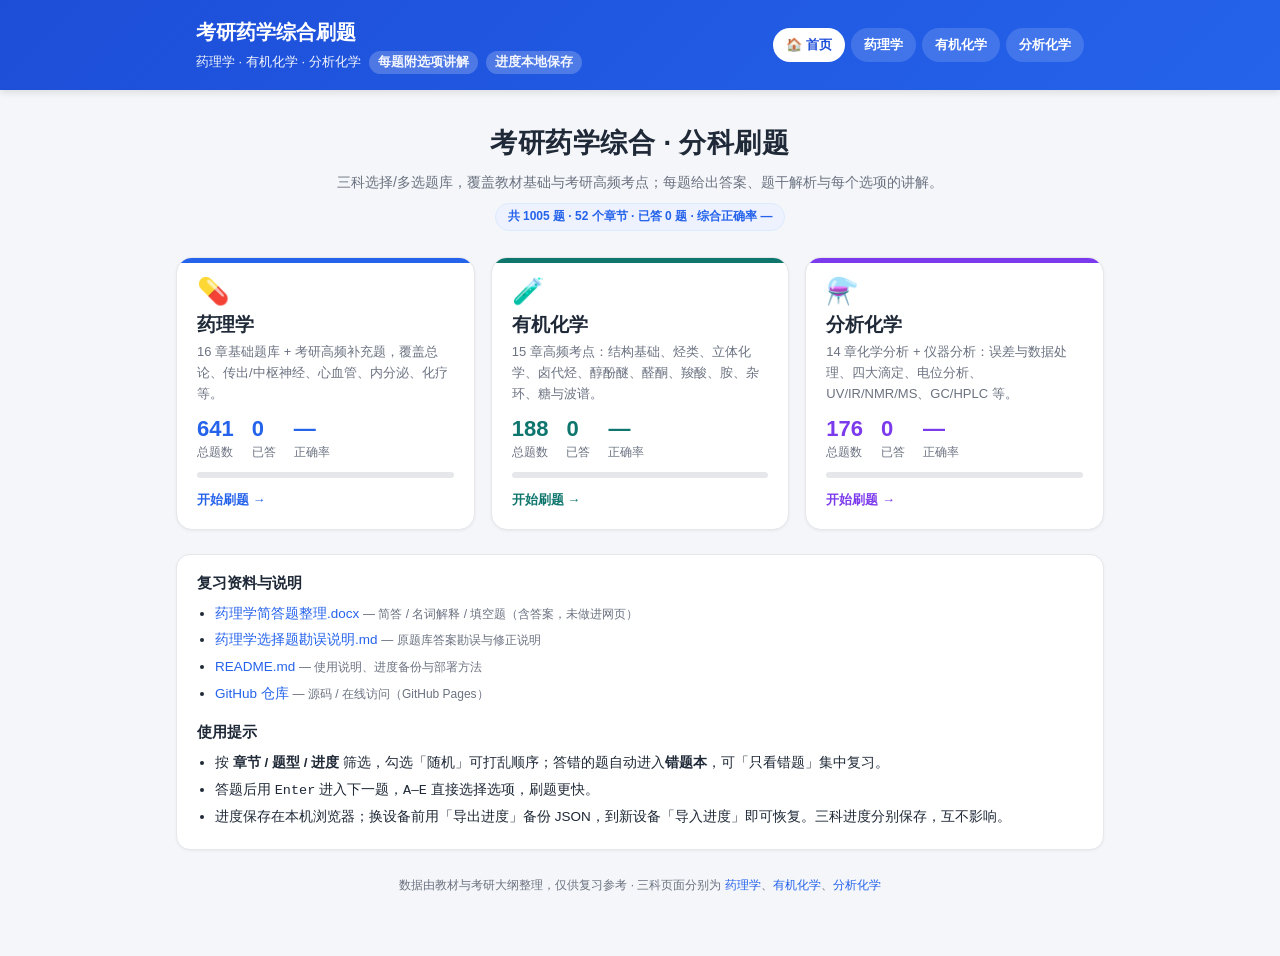
==== commit 755b88eb: "补全" ====
--- a/index.html
+++ b/index.html
@@ -3,443 +3,153 @@
 <head>
 <meta charset="UTF-8">
 <meta name="viewport" content="width=device-width, initial-scale=1.0">
-<title>药理学选择题训练</title>
-<style>
-:root{
-  --bg:#f4f6f9; --card:#ffffff; --ink:#1f2937; --sub:#6b7280;
-  --brand:#2563eb; --brand-2:#1d4ed8; --ok:#16a34a; --ok-bg:#ecfdf5;
-  --bad:#dc2626; --bad-bg:#fef2f2; --line:#e5e7eb; --accent:#f59e0b;
-}
-*{box-sizing:border-box}
-body{margin:0;font-family:-apple-system,"Segoe UI","Microsoft YaHei","PingFang SC",sans-serif;background:var(--bg);color:var(--ink);line-height:1.6}
-.top{background:linear-gradient(135deg,#1d4ed8,#2563eb);color:#fff;padding:18px 22px;box-shadow:0 2px 8px rgba(0,0,0,.12)}
-.top h1{margin:0;font-size:20px;font-weight:700}
-.top .sub{margin:4px 0 0;font-size:13px;opacity:.95}
-.top .sub .pill{background:rgba(255,255,255,.22);padding:1px 9px;border-radius:999px;margin-left:8px;font-weight:600;display:inline-block}
-.wrap{max-width:920px;margin:0 auto;padding:20px 16px 60px}
-.controls{background:var(--card);border:1px solid var(--line);border-radius:12px;padding:14px 16px;display:flex;flex-wrap:wrap;gap:10px 12px;align-items:center;margin-bottom:16px;box-shadow:0 1px 3px rgba(0,0,0,.05)}
-.controls label{font-size:13px;color:var(--sub);display:inline-flex;align-items:center;gap:5px;cursor:pointer}
-.controls select,.controls button{font-size:14px;padding:8px 12px;border-radius:8px;border:1px solid var(--line);background:#fff;color:var(--ink);cursor:pointer}
-.controls button:hover{border-color:var(--brand)}
-.btn-primary{background:var(--brand)!important;color:#fff!important;border:none!important;font-weight:600}
-.btn-primary:hover{background:var(--brand-2)!important}
-.btn-ghost{background:#fff!important}
-.btn-danger{color:var(--bad)!important;border-color:#fecaca!important}
-.btn-danger:hover{border-color:var(--bad)!important}
-.badge{display:inline-block;font-size:12px;padding:2px 8px;border-radius:999px;background:#eef2ff;color:var(--brand);font-weight:600;margin-right:6px;vertical-align:2px}
-.badge.X{background:#fef3c7;color:#b45309}
-.badge.C{background:#fce7f3;color:#be185d}
-.badge.B{background:#e0f2fe;color:#0369a1}
-.badge.wrong-tag{background:var(--bad-bg);color:var(--bad)}
-.badge.ok-tag{background:var(--ok-bg);color:var(--ok)}
-.badge.new-tag{background:#f3f4f6;color:#9ca3af}
-.progress{height:6px;background:var(--line);border-radius:999px;overflow:hidden;margin-bottom:16px}
-.progress>div{height:100%;background:var(--brand);transition:width .2s}
-.card{background:var(--card);border:1px solid var(--line);border-radius:14px;padding:20px 22px;box-shadow:0 1px 3px rgba(0,0,0,.05);margin-bottom:16px}
-.q-head{display:flex;justify-content:space-between;align-items:baseline;gap:10px;margin-bottom:10px}
-.q-meta{font-size:13px;color:var(--sub)}
-.stem{font-size:17px;font-weight:600;margin-bottom:6px}
-.opt{display:flex;align-items:flex-start;gap:10px;border:1.5px solid var(--line);border-radius:10px;padding:11px 14px;margin:8px 0;cursor:pointer;transition:all .12s;background:#fff}
-.opt:hover{border-color:var(--brand);background:#f8faff}
-.opt .k{flex:none;width:26px;height:26px;border-radius:50%;background:#eef2ff;color:var(--brand);font-weight:700;display:flex;align-items:center;justify-content:center;font-size:14px}
-.opt .t{font-size:15px;word-break:break-word}
-.opt.selected{border-color:var(--brand);background:#eef4ff;box-shadow:0 0 0 1px var(--brand)}
-.opt.correct{border-color:var(--ok);background:var(--ok-bg)}
-.opt.correct .k{background:var(--ok);color:#fff}
-.opt.wrong{border-color:var(--bad);background:var(--bad-bg)}
-.opt.wrong .k{background:var(--bad);color:#fff}
-.opt.disabled{cursor:default}
-.actions{display:flex;flex-wrap:wrap;gap:10px;margin-top:14px}
-.actions button{font-size:15px;padding:10px 18px;border-radius:10px;border:1px solid var(--line);background:#fff;cursor:pointer;font-weight:600}
-.explain{display:none;margin-top:16px;border-top:1px dashed var(--line);padding-top:14px}
-.explain.show{display:block}
-.explain .verdict{font-size:16px;font-weight:700;margin-bottom:10px}
-.explain .verdict.ok{color:var(--ok)}
-.explain .verdict.no{color:var(--bad)}
-.explain .rationale{background:#f8fafc;border-left:4px solid var(--brand);padding:10px 14px;border-radius:8px;margin-bottom:12px;font-size:14px}
-.exp-item{display:flex;gap:8px;padding:6px 0;border-bottom:1px solid #f1f5f9;font-size:14px}
-.exp-item:last-child{border-bottom:none}
-.exp-item .ek{flex:none;width:22px;height:22px;border-radius:6px;background:#eef2ff;color:var(--brand);font-weight:700;display:flex;align-items:center;justify-content:center;font-size:13px}
-.exp-item.is-ok .ek{background:var(--ok);color:#fff}
-.exp-item.is-no .ek{background:var(--bad);color:#fff}
-.wrong-note{margin-top:10px;font-size:13px;color:var(--sub);background:#fff7ed;border:1px solid #fed7aa;padding:8px 12px;border-radius:8px;display:none}
-.wrong-note.show{display:block}
-.summary{display:none}
-.summary.show{display:block}
-.stat-row{display:flex;gap:16px;flex-wrap:wrap;margin-bottom:14px}
-.stat{flex:1;min-width:120px;background:#f8fafc;border:1px solid var(--line);border-radius:10px;padding:14px;text-align:center}
-.stat .n{font-size:26px;font-weight:800;color:var(--brand)}
-.stat .l{font-size:13px;color:var(--sub)}
-.empty{padding:40px;text-align:center;color:var(--sub)}
-.empty .big{font-size:40px;margin-bottom:8px}
-.foot{color:var(--sub);font-size:12px;text-align:center;margin-top:20px}
-.hint{font-size:13px;color:var(--sub);margin-top:6px}
-@media(max-width:600px){.stem{font-size:16px}.opt .t{font-size:14px}.controls{flex-direction:column;align-items:stretch}}
-</style>
+<title>考研药学综合刷题 · 药理学 / 有机化学 / 分析化学</title>
+<link rel="stylesheet" href="assets/quiz.css">
 </head>
 <body>
-<div class="top">
-  <h1>药理学选择题训练</h1>
-  <div class="sub">大学药理学各章节习题 · 每题附选项讲解<span class="pill">已答 <span id="answeredCount">0</span> 题</span><span class="pill" id="wrongPill" style="display:none">📒 错题 <span id="wrongCount">0</span></span></div>
-</div>
-<div class="wrap">
+<header class="top">
+  <div class="top-inner">
+    <div>
+      <h1>考研药学综合刷题</h1>
+      <div class="sub">药理学 · 有机化学 · 分析化学<span class="pill">每题附选项讲解</span><span class="pill">进度本地保存</span></div>
+    </div>
+    <nav class="subject-nav">
+      <a href="index.html" class="active">🏠 首页</a>
+      <a href="pharm.html">药理学</a>
+      <a href="organic.html">有机化学</a>
+      <a href="analytical.html">分析化学</a>
+    </nav>
+  </div>
+</header>
 
-  <div class="controls" id="controls">
-    <label>章节：
-      <select id="chapSelect"></select>
-    </label>
-    <label>题型：
-      <select id="typeSelect">
-        <option value="all">全部题型</option>
-        <option value="single">单选（A/B/C 型）</option>
-        <option value="multi">多选（X 型）</option>
-      </select>
-    </label>
-    <label>进度：
-      <select id="progSelect">
-        <option value="all">全部进度</option>
-        <option value="unanswered">只看未做</option>
-        <option value="answered">只看已做</option>
-      </select>
-    </label>
-    <label><input type="checkbox" id="shuffleChk"> 随机</label>
-    <label><input type="checkbox" id="wrongChk"> 📒 只看错题</label>
-    <label title="在错题本中答对后自动移除该题"><input type="checkbox" id="autoRemoveChk" checked> 答对移出错题本</label>
-    <button id="exportBtn" class="btn-ghost">导出进度</button>
-    <button id="importBtn" class="btn-ghost">导入进度</button>
-    <button id="clearWrongBtn" class="btn-ghost btn-danger">清空错题本</button>
-    <button id="restartBtn" class="btn-ghost">重新开始</button>
-    <input type="file" id="importFile" accept=".json,application/json" style="display:none">
+<div class="hub-wrap">
+  <div class="hero">
+    <h1>考研药学综合 · 分科刷题</h1>
+    <p>三科选择/多选题库，覆盖教材基础与考研高频考点；每题给出答案、题干解析与每个选项的讲解。</p>
+    <div class="tag">共 <span id="grandTotal">—</span> 题 · <span id="grandChapters">—</span> 个章节 · 已答 <span id="grandAnswered">—</span> 题 · 综合正确率 <span id="grandRate">—</span></div>
   </div>
 
-  <div class="progress"><div id="progressBar"></div></div>
+  <div class="subjects">
+    <a class="subject-card" href="pharm.html" style="--card-accent:#2563eb">
+      <div class="subject-emoji">💊</div>
+      <h2>药理学</h2>
+      <p class="desc">16 章基础题库 + 考研高频补充题，覆盖总论、传出/中枢神经、心血管、内分泌、化疗等。</p>
+      <div class="mini-stats">
+        <div class="mini-stat"><div class="n" id="total-pharm">—</div><div class="l">总题数</div></div>
+        <div class="mini-stat"><div class="n" id="answered-pharm">—</div><div class="l">已答</div></div>
+        <div class="mini-stat"><div class="n" id="rate-pharm">—</div><div class="l">正确率</div></div>
+      </div>
+      <div class="mini-bar"><div id="bar-pharm"></div></div>
+      <div class="go">开始刷题 →</div>
+    </a>
 
-  <div id="questionCard" class="card">
-    <div class="q-head">
-      <div class="q-meta" id="qMeta"></div>
-      <div class="q-meta" id="qScore"></div>
-    </div>
-    <div class="stem" id="stem"></div>
-    <div id="options"></div>
-    <div class="hint" id="multiHint" style="display:none">（多选题：请选择所有正确答案后提交）</div>
-    <div class="actions" id="actions">
-      <button id="submitBtn" class="btn-primary">提交答案</button>
-      <button id="nextBtn" style="display:none">下一题 →</button>
-    </div>
-    <div class="wrong-note" id="wrongNote"></div>
-    <div class="explain" id="explain">
-      <div class="verdict" id="verdict"></div>
-      <div class="rationale" id="rationale"></div>
-      <div id="expList"></div>
-    </div>
+    <a class="subject-card" href="organic.html" style="--card-accent:#0f766e">
+      <div class="subject-emoji">🧪</div>
+      <h2>有机化学</h2>
+      <p class="desc">15 章高频考点：结构基础、烃类、立体化学、卤代烃、醇酚醚、醛酮、羧酸、胺、杂环、糖与波谱。</p>
+      <div class="mini-stats">
+        <div class="mini-stat"><div class="n" id="total-organic">—</div><div class="l">总题数</div></div>
+        <div class="mini-stat"><div class="n" id="answered-organic">—</div><div class="l">已答</div></div>
+        <div class="mini-stat"><div class="n" id="rate-organic">—</div><div class="l">正确率</div></div>
+      </div>
+      <div class="mini-bar"><div id="bar-organic"></div></div>
+      <div class="go">开始刷题 →</div>
+    </a>
+
+    <a class="subject-card" href="analytical.html" style="--card-accent:#7c3aed">
+      <div class="subject-emoji">⚗️</div>
+      <h2>分析化学</h2>
+      <p class="desc">14 章化学分析 + 仪器分析：误差与数据处理、四大滴定、电位分析、UV/IR/NMR/MS、GC/HPLC 等。</p>
+      <div class="mini-stats">
+        <div class="mini-stat"><div class="n" id="total-analytical">—</div><div class="l">总题数</div></div>
+        <div class="mini-stat"><div class="n" id="answered-analytical">—</div><div class="l">已答</div></div>
+        <div class="mini-stat"><div class="n" id="rate-analytical">—</div><div class="l">正确率</div></div>
+      </div>
+      <div class="mini-bar"><div id="bar-analytical"></div></div>
+      <div class="go">开始刷题 →</div>
+    </a>
   </div>
 
-  <div id="summaryCard" class="card summary">
-    <h2 style="margin-top:0">练习总结</h2>
-    <div class="stat-row">
-      <div class="stat"><div class="n" id="sTotal">0</div><div class="l">本轮题数</div></div>
-      <div class="stat"><div class="n" id="sCorrect">0</div><div class="l">答对</div></div>
-      <div class="stat"><div class="n" id="sWrong">0</div><div class="l">答错</div></div>
-      <div class="stat"><div class="n" id="sRate">0%</div><div class="l">正确率</div></div>
-    </div>
-    <button id="againBtn" class="btn-primary" style="font-size:15px;padding:10px 18px;border-radius:10px;border:none;cursor:pointer">再来一轮</button>
+  <div class="resources">
+    <h3>复习资料与说明</h3>
+    <ul>
+      <li><a href="药理学简答题整理.docx">药理学简答题整理.docx</a> <span class="meta">— 简答 / 名词解释 / 填空题（含答案，未做进网页）</span></li>
+      <li><a href="药理学选择题勘误说明.md">药理学选择题勘误说明.md</a> <span class="meta">— 原题库答案勘误与修正说明</span></li>
+      <li><a href="README.md">README.md</a> <span class="meta">— 使用说明、进度备份与部署方法</span></li>
+      <li><a href="https://github.com/bennetgreen-bilibili/shuatizhushou" target="_blank" rel="noopener">GitHub 仓库</a> <span class="meta">— 源码 / 在线访问（GitHub Pages）</span></li>
+    </ul>
+    <h3 style="margin-top:16px">使用提示</h3>
+    <ul>
+      <li>按 <b>章节 / 题型 / 进度</b> 筛选，勾选「随机」可打乱顺序；答错的题自动进入<b>错题本</b>，可「只看错题」集中复习。</li>
+      <li>答题后用 <kbd>Enter</kbd> 进入下一题，<kbd>A</kbd>–<kbd>E</kbd> 直接选择选项，刷题更快。</li>
+      <li>进度保存在本机浏览器；换设备前用「导出进度」备份 JSON，到新设备「导入进度」即可恢复。三科进度分别保存，互不影响。</li>
+    </ul>
   </div>
 
-  <div class="foot">数据来源：药理学各章节习题（选择题部分）· 由程序自动解析并补充讲解，仅供复习参考<br>进度保存在本机浏览器；用「导出进度」可备份到文件，换设备后用「导入进度」恢复</div>
+  <div class="hub-foot">
+    数据由教材与考研大纲整理，仅供复习参考 · 三科页面分别为
+    <a href="pharm.html">药理学</a>、<a href="organic.html">有机化学</a>、<a href="analytical.html">分析化学</a>
+  </div>
 </div>
 
+<script src="data/pharm.js"></script>
+<script src="data/pharm-extra.js"></script>
+<script src="data/organic.js"></script>
+<script src="data/analytical.js"></script>
 <script>
-window.QUIZ_DATA = {"chapters":[{"title":"第一章 药理学总论－绪言","questions":[{"id":"ch01_q01","chapter":"第一章 药理学总论－绪言","chapterIdx":0,"type":"A","num":1,"stem":"药效学是研究","options":{"A":"药物的临床疗效","B":"提高药物疗效的途径","C":"如何改善药物质量","D":"机体如何对药物进行处理","E":"在药物影响下机体细胞功能如何发生变化"},"answer":["E"],"answerStr":"E","rationale":"药效学研究药物对机体的作用及其机制，即药物影响下机体细胞功能发生的变化，故为E。","expl":{"A":"临床疗效是药物治疗疾病的效果，属疗效评价，非药效学的研究对象。","B":"提高药物疗效的途径属药物治疗学范畴，不是药效学的定义。","C":"改善药物质量属药物分析或制剂范畴，与药效学无关。","D":"机体如何处理药物是药动学的研究内容，非药效学。","E":"正确，药效学研究药物对机体的作用，即机体细胞功能在药物影响下的变化。"}},{"id":"ch01_q02","chapter":"第一章 药理学总论－绪言","chapterIdx":0,"type":"A","num":2,"stem":"药动学是研究","options":{"A":"机体如何对药物进行处理","B":"药物如何影响机体","C":"药物在体内的时间变化","D":"合理用药的治疗方案","E":"药物效应动力学"},"answer":["A"],"answerStr":"A","rationale":"药动学研究机体对药物的处置过程，即药物在体内的吸收、分布、代谢和排泄，故为A。","expl":{"A":"正确，药动学研究机体对药物的吸收、分布、代谢和排泄等处理过程。","B":"药物如何影响机体是药效学的内容，非药动学。","C":"药物在体内的时间变化只是药动学的一部分，表述不完整。","D":"合理用药的治疗方案属临床药理学与治疗学，非药动学定义。","E":"药物效应动力学即药效学，与药动学是两个不同学科，此选项错误。"}},{"id":"ch01_q03","chapter":"第一章 药理学总论－绪言","chapterIdx":0,"type":"A","num":3,"stem":"新药进行临床试验必须提供","options":{"A":"系统药理研究数据","B":"新药作用谱","C":"临床前研究资料","D":"LD50","E":"急慢性毒理研究数据"},"answer":["C"],"answerStr":"C","rationale":"新药开展临床试验前须完成临床前研究并提供资料，经批准后方可进行，故为C。","expl":{"A":"系统药理研究数据属临床前研究的一部分，不足以代表全部必备资料。","B":"新药作用谱仅是药效学内容之一，不能单独作为临床试验依据。","C":"正确，临床试验须以充分的临床前研究资料（药效、药动、毒理）为依据。","D":"LD50只是急性毒性指标之一，不能单独代表临床前资料。","E":"急慢性毒理研究数据仅属毒理学部分，非临床试验所需的全部资料。"}}]},{"title":"第二章 药物效应动力学","questions":[{"id":"ch02_q01","chapter":"第二章 药物效应动力学","chapterIdx":1,"type":"A","num":1,"stem":"药物作用的基本表现是是机体器官组织","options":{"A":"功能升高或兴奋","B":"功能降低或抑制","C":"兴奋和/或抑制","D":"产生新的功能","E":"A 和 D"},"answer":["C"],"answerStr":"C","rationale":"药物作用的基本表现是使机体功能兴奋或抑制，或两者兼有，故为C。","expl":{"A":"功能升高或兴奋只是兴奋作用，未包括抑制作用，不全面。","B":"功能降低或抑制仅指抑制作用，遗漏了兴奋作用。","C":"正确，药物对机体的基本作用表现为兴奋和（或）抑制。","D":"药物不能使机体产生新的功能，只能调节原有功能，此说法错误。","E":"A与D均不全面或不正确，故不是答案。"}},{"id":"ch02_q02","chapter":"第二章 药物效应动力学","chapterIdx":1,"type":"A","num":2,"stem":"药物的副反应是与治疗效应同时发生的不良反应，此时的药物剂量是","options":{"A":"大于治疗量","B":"小于治疗量","C":"治疗剂量","D":"极量","E":"以上都不对"},"answer":["C"],"answerStr":"C","rationale":"副反应是药物在治疗剂量下出现的与治疗目的无关的作用，故为C。","expl":{"A":"大于治疗量属中毒量，引起的是毒性反应而非副反应。","B":"小于治疗量常无效，一般不引起副反应。","C":"正确，副反应发生在治疗剂量，是与治疗效应同时出现的不良反应。","D":"极量是最大治疗量，超出常致毒性反应，副反应概念不限于此。","E":"以上均不对，不符合副反应的定义。"}},{"id":"ch02_q03","chapter":"第二章 药物效应动力学","chapterIdx":1,"type":"A","num":3,"stem":"半数有效量是指","options":{"A":"临床有效量","B":"LD50","C":"引起 50%阳性反应的剂量","D":"效应强度","E":"以上都不是"},"answer":["C"],"answerStr":"C","rationale":"半数有效量（ED50）指引起50%阳性反应（半数有效）的剂量，故为C。","expl":{"A":"临床有效量是临床用药剂量，并非ED50的严格定义。","B":"LD50是半数致死量，属毒性指标，非有效量。","C":"正确，ED50即引起50%阳性反应（半数有效）的剂量。","D":"效应强度指药物作用强度，与半数有效量含义不同。","E":"以上都不是，因C为正确答案。"}},{"id":"ch02_q04","chapter":"第二章 药物效应动力学","chapterIdx":1,"type":"A","num":4,"stem":"药物半数致死量（LD50）是指","options":{"A":"致死量的一半","B":"中毒量的一半","C":"杀死半数病原微生物的剂量","D":"杀死半数寄生虫的剂量","E":"引起半数动物死亡的剂量"},"answer":["E"],"answerStr":"E","rationale":"LD50指能使半数实验动物死亡的剂量，用于评价药物急性毒性，故为E。","expl":{"A":"致死量的一半是字面误读，LD50不是简单除以2。","B":"中毒量的一半同样属误读，LD50是统计半数死亡的剂量。","C":"杀死半数病原微生物的剂量属抗菌药物评价概念，非LD50。","D":"杀死半数寄生虫的剂量是杀虫药评价指标，非LD50定义。","E":"正确，LD50是引起半数动物死亡的剂量。"}},{"id":"ch02_q05","chapter":"第二章 药物效应动力学","chapterIdx":1,"type":"A","num":5,"stem":"药物的极量是指","options":{"A":"一次量","B":"一日量","C":"疗程总量","D":"单位时间内注入量","E":"以上都不对"},"answer":["E"],"answerStr":"E","rationale":"极量是药典规定的最大治疗量（最大有效量），非一次量、一日量等，故以上都不对。","expl":{"A":"极量不是一次量，一次量指单次给药剂量。","B":"极量不是一日量，一日量指每日总剂量。","C":"疗程总量是整个疗程的累计剂量，与极量无关。","D":"单位时间内注入量是给药速度，与极量无关。","E":"正确，极量是最大治疗量，以上各项均不符合其定义。"}},{"id":"ch02_q07","chapter":"第二章 药物效应动力学","chapterIdx":1,"type":"A","num":7,"stem":"药物的治疗指数是","options":{"A":"ED50/LD50","B":"LD50/ED50","C":"LD5/ED95","D":"ED99/LD1","E":"ED95/LD5"},"answer":["B"],"answerStr":"B","rationale":"治疗指数为LD50与ED50的比值（TI=LD50/ED50），比值越大越安全，故为B。","expl":{"A":"ED50/LD50是治疗指数的倒数，不是治疗指数。","B":"正确，治疗指数TI=LD50/ED50。","C":"LD5/ED95是与安全范围相关的比值，非治疗指数。","D":"ED99/LD1无此标准定义。","E":"ED95/LD5不是治疗指数。"}},{"id":"ch02_q08","chapter":"第二章 药物效应动力学","chapterIdx":1,"type":"A","num":8,"stem":"药物与受体结合后，可激动受体，也可阻断受体，取决于","options":{"A":"药物是否具有亲和力","B":"药物是否具有内在活性","C":"药物的酸碱度","D":"药物的脂溶性","E":"药物的极性大小"},"answer":["B"],"answerStr":"B","rationale":"药物与受体结合后能否激动受体取决于其是否具有内在活性，故为B。","expl":{"A":"亲和力决定能否结合，但不决定是激动还是阻断。","B":"正确，有内在活性则激动受体，无内在活性则阻断受体。","C":"酸碱度影响药物解离与吸收，与激动或阻断无关。","D":"脂溶性影响药物跨膜，与激动或阻断无关。","E":"极性大小与跨膜有关，不影响内在活性。"}},{"id":"ch02_q09","chapter":"第二章 药物效应动力学","chapterIdx":1,"type":"A","num":9,"stem":"竞争性拮抗剂的特点是","options":{"A":"无亲和力，无内在活性","B":"有亲和力，无内在活性","C":"有亲和力，有内在活性","D":"无亲和力，有内在活性","E":"以上均不是"},"answer":["B"],"answerStr":"B","rationale":"竞争性拮抗剂有亲和力能与受体结合，但无内在活性，故不产生效应，为B。","expl":{"A":"无亲和力则不能与受体结合，不符合竞争性拮抗剂。","B":"正确，竞争性拮抗剂有亲和力而无内在活性。","C":"有亲和力且有内在活性的是激动药。","D":"无亲和力有内在活性在药理上不成立。","E":"以上均不是，因B正确。"}},{"id":"ch02_q10","chapter":"第二章 药物效应动力学","chapterIdx":1,"type":"A","num":10,"stem":"药物作用的双重性是指","options":{"A":"治疗作用和副作用","B":"对因治疗和对症治疗","C":"治疗作用和毒性作用","D":"治疗作用和不良反应","E":"局部作用和吸收作用"},"answer":["D"],"answerStr":"D","rationale":"药物作用双重性指药物既有治疗作用，又有不良反应，故为D。","expl":{"A":"治疗作用和副作用只是双重性的一部分，不完整。","B":"对因治疗和对症治疗同属治疗作用，非双重性。","C":"治疗作用和毒性作用未涵盖全部不良反应。","D":"正确，药物作用双重性即治疗作用与不良反应并存。","E":"局部作用和吸收作用属作用部位分类，与双重性无关。"}},{"id":"ch02_q11","chapter":"第二章 药物效应动力学","chapterIdx":1,"type":"A","num":11,"stem":"属于后遗效应的是","options":{"A":"青霉素过敏性休克","B":"地高辛引起的心律性失常","C":"呋塞米所致的心律失常","D":"保泰松所致的肝肾损害","E":"巴比妥类药催眠后所致的次晨宿醉现象"},"answer":["E"],"answerStr":"E","rationale":"后遗效应指停药后血药浓度已降至阈浓度以下仍残存的药理效应，巴比妥次晨宿醉属之。","expl":{"A":"青霉素过敏性休克属变态反应，非后遗效应。","B":"地高辛引起心律失常属毒性反应。","C":"呋塞米所致心律失常属毒性反应（电解质紊乱）。","D":"保泰松所致肝肾损害属毒性反应或药源性疾病。","E":"正确，巴比妥类催眠后次晨宿醉为典型后遗效应。"}},{"id":"ch02_q12","chapter":"第二章 药物效应动力学","chapterIdx":1,"type":"A","num":12,"stem":"量效曲线可以为用药提供下列哪种参考？","options":{"A":"药物的安全范围","B":"药物的疗效大小","C":"药物的毒性性质","D":"药物的体内过程","E":"药物的给药方案"},"answer":["E"],"answerStr":"E","rationale":"量效曲线可确定有效剂量与最大效应等，为制定给药方案提供依据，故为E。","expl":{"A":"安全范围需结合量效与毒效曲线，单独量效曲线不足。","B":"疗效大小（效能）只是量效曲线信息之一，非最全面选项。","C":"毒性性质需毒性试验与毒效曲线，非量效曲线所能提供。","D":"体内过程是药动学内容，量效曲线不反映。","E":"正确，量效曲线可指导剂量选择，为制定给药方案提供参考。"}},{"id":"ch02_q13","chapter":"第二章 药物效应动力学","chapterIdx":1,"type":"A","num":13,"stem":"药物的内在活性（效应力）是指","options":{"A":"药物穿透生物膜的能力","B":"药物对受体的亲合能力","C":"药物水溶性大小","D":"受体激动时的反应强度","E":"药物脂溶性大小"},"answer":["D"],"answerStr":"D","rationale":"内在活性（效应力）指药物激动受体后产生效应的能力，即受体激动时的反应强度，故为D。","expl":{"A":"穿透生物膜能力与脂溶性、跨膜有关，非内在活性。","B":"对受体的亲和能力是亲和力，非内在活性。","C":"水溶性大小影响溶解与吸收，与内在活性无关。","D":"正确，内在活性是药物激动受体引起反应的能力（反应强度）。","E":"脂溶性大小与跨膜有关，非内在活性。"}},{"id":"ch02_q14","chapter":"第二章 药物效应动力学","chapterIdx":1,"type":"A","num":14,"stem":"安全范围是指","options":{"A":"有效剂量的范围","B":"最小中毒量与治疗量间的距离","C":"最小治疗量至最小致死量间的距离","D":"ED95 与 LD5 间的距离","E":"最小治疗量与最小中毒量间的距离"},"answer":["E"],"answerStr":"E","rationale":"安全范围指最小治疗量与最小中毒量之间的距离，距离越大越安全，故为E。","expl":{"A":"有效剂量范围是有效量区间，非安全范围。","B":"最小中毒量与治疗量间距离表述含糊，非标准定义。","C":"最小治疗量至最小致死量间距过大，非安全范围定义。","D":"ED95与LD5间距是实验安全范围表示（安全系数），非本题标准定义。","E":"正确，安全范围是最小治疗量与最小中毒量之间的距离。"}},{"id":"ch02_q15","chapter":"第二章 药物效应动力学","chapterIdx":1,"type":"A","num":15,"stem":"副作用是在下述哪种剂量时产生的不良反应？","options":{"A":"中毒量","B":"治疗量","C":"无效量","D":"极量","E":"致死量"},"answer":["B"],"answerStr":"B","rationale":"副作用是治疗量下出现的与治疗目的无关的反应，故为B。","expl":{"A":"中毒量产生的是毒性反应，非副作用。","B":"正确，副作用在治疗剂量下产生。","C":"无效量不产生药理效应，也无副作用。","D":"极量虽在治疗范围内，但副作用概念仍指治疗量。","E":"致死量引起死亡，非副作用。"}},{"id":"ch02_q16","chapter":"第二章 药物效应动力学","chapterIdx":1,"type":"A","num":16,"stem":"可用于表示药物安全性的参数","options":{"A":"阈剂量","B":"效能","C":"效价强度","D":"治疗指数","E":"LD50"},"answer":["D"],"answerStr":"D","rationale":"治疗指数（LD50/ED50）是评价药物安全性的重要参数，故为D。","expl":{"A":"阈剂量是刚产生效应的剂量，与安全性无直接关系。","B":"效能反映最大效应，不直接表示安全性。","C":"效价强度反映剂量大小关系，非安全性指标。","D":"正确，治疗指数越大，药物越安全。","E":"LD50单独只能说明毒性，需与ED50结合才表示安全性。"}},{"id":"ch02_q17","chapter":"第二章 药物效应动力学","chapterIdx":1,"type":"A","num":17,"stem":"药原性疾病是","options":{"A":"严重的不良反应","B":"停药反应","C":"变态反应","D":"较难恢复的不良反应","E":"特异质反应"},"answer":["D"],"answerStr":"D","rationale":"药源性疾病是药物引起的较难恢复的机体损害（疾病），故为D。","expl":{"A":"严重不良反应未必都构成药源性疾病，概念不完全等同。","B":"停药反应是突然停药引起的，非药源性疾病。","C":"变态反应只是药源性疾病的一种类型。","D":"正确，药源性疾病指药物引起的较难恢复的损害（疾病）。","E":"特异质反应是遗传异常所致，非药源性疾病总称。"}},{"id":"ch02_q18","chapter":"第二章 药物效应动力学","chapterIdx":1,"type":"A","num":18,"stem":"药物的最大效能反映药物的","options":{"A":"内在活性","B":"效应强度","C":"亲和力","D":"量效关系","E":"时效关系"},"answer":["A"],"answerStr":"A","rationale":"药物的最大效能（效能）取决于其内在活性，内在活性高则最大效应大，故为A。","expl":{"A":"正确，效能反映药物的内在活性，内在活性越大最大效应越大。","B":"效应强度即效能本身，题目问其反映的本质，应为内在活性。","C":"亲和力影响效价强度，不决定最大效能。","D":"量效关系是描述效应的关系曲线，非效能反映的对象。","E":"时效关系描述效应随时间变化，与最大效能无直接关系。"}},{"id":"ch02_q19","chapter":"第二章 药物效应动力学","chapterIdx":1,"type":"A","num":19,"stem":"肾上腺素受体属于","options":{"A":"G 蛋白偶联受体","B":"含离子通道的受体","C":"具有酪氨酸激酶活性的受体","D":"细胞内受体","E":"以上均不是"},"answer":["A"],"answerStr":"A","rationale":"肾上腺素受体（α、β受体）属于G蛋白偶联受体（GPCR），故为A。","expl":{"A":"正确，α、β肾上腺素受体均为G蛋白偶联受体。","B":"含离子通道的受体如N胆碱受体（配体门控离子通道），非肾上腺素受体。","C":"具酪氨酸激酶活性的受体如胰岛素受体，非肾上腺素受体。","D":"细胞内受体如甾体激素受体，肾上腺素受体位于细胞膜上。","E":"以上均不是，因A正确。"}},{"id":"ch02_q20","chapter":"第二章 药物效应动力学","chapterIdx":1,"type":"A","num":20,"stem":"拮抗参数 pA2 的定义是","options":{"A":"使激动剂的效应增加 1 倍时竞争性拮抗剂浓度的负对数","B":"使激动剂的剂量增加 1 倍时竞争性拮抗剂浓度的负对数","C":"使激动剂的效应增加 1 倍时激动剂浓度的负对数","D":"使激动剂的效应不变时竞争性拮抗剂浓度的负对数","E":"使激动剂的效应增加 1 倍时非竞争性拮抗剂浓度的负对数"},"answer":["B"],"answerStr":"B","rationale":"pA2是使激动药剂量加倍仍维持原效应时竞争性拮抗药浓度的负对数，故为B。","expl":{"A":"pA2定义涉及激动药剂量加倍而非效应加倍，A错误。","B":"正确，pA2为使激动药剂量增加1倍而效应不变时拮抗药浓度的负对数。","C":"pA2是拮抗药浓度而非激动药浓度的负对数。","D":"效应不变是前提之一，但定义还要求激动药剂量加倍。","E":"pA2针对竞争性拮抗药，而非非竞争性拮抗药。"}},{"id":"ch02_q21","chapter":"第二章 药物效应动力学","chapterIdx":1,"type":"A","num":21,"stem":"药理效应是","options":{"A":"药物的初始作用","B":"药物作用的结果","C":"药物的特异性","D":"药物的选择性","E":"药物的临床疗效"},"answer":["B"],"answerStr":"B","rationale":"药理效应是药物作用的结果（机体功能变化的表现），故为B。","expl":{"A":"初始作用是药物作用的起始环节，非效应本身。","B":"正确，药理效应是药物作用引起的机体反应（结果）。","C":"特异性指药物对特定靶点的选择性作用，非效应。","D":"选择性是药物作用的范围特性，非效应。","E":"临床疗效是效应中对治疗有利的部分，非全部药理效应。"}},{"id":"ch02_q22","chapter":"第二章 药物效应动力学","chapterIdx":1,"type":"A","num":22,"stem":"储备受体是","options":{"A":"药物未结合的受体","B":"药物不结合的受体","C":"与药物结合过的受体","D":"药物难结合的受体","E":"与药物解离了的受体"},"answer":["A"],"answerStr":"A","rationale":"储备受体（spare receptor）指产生最大效应时仍未被药物占据（未结合）的受体，故为A。","expl":{"A":"正确，储备受体是药物未结合（未被占据）的受体。","B":"药物不结合的受体表述绝对，储备受体是可被结合但未结合的受体。","C":"与药物结合过的受体已被占据，非储备受体。","D":"药物难结合的受体概念不准确，储备受体是可结合受体。","E":"与药物解离了的受体已释放，非储备受体的定义。"}},{"id":"ch02_q23","chapter":"第二章 药物效应动力学","chapterIdx":1,"type":"A","num":23,"stem":"pD2 是","options":{"A":"解离常数的负对数","B":"拮抗常数的负对数","C":"解离常数","D":"拮抗常数","E":"平衡常数"},"answer":["A"],"answerStr":"A","rationale":"pD2是药物-受体复合物解离常数的负对数，反映亲和力，故为A。","expl":{"A":"正确，pD2=-logKD，即解离常数的负对数。","B":"拮抗常数（KB）的负对数为pA2，非pD2。","C":"pD2是负对数，不是解离常数本身。","D":"拮抗常数是KB，与pD2无关。","E":"平衡常数表述笼统，非pD2的准确定义。"}},{"id":"ch02_q24","chapter":"第二章 药物效应动力学","chapterIdx":1,"type":"A","num":24,"stem":"关于受体二态模型学说的叙述，下列哪项是错误的？","options":{"A":"拮抗药对 R 及 R*的亲和力不等","B":"受体蛋白有可以互变的构型状态。即静息态（R）和活动态（R*）","C":"静息时平衡趋势向于 R","D":"激动药只与 R*有较大亲和力","E":"部分激动药与 R 及 R*都能结合，但对 R*的亲和力大于对 R 的亲和力"},"answer":["D"],"answerStr":"D","rationale":"激动药对R*亲和力较大，但并非“只与”R*结合，也可与静息态R结合，故D叙述错误。","expl":{"A":"正确，拮抗药对R及R*亲和力不等（对R亲和力较大）。","B":"正确，受体蛋白有静息态R和活动态R*两种可互变构型。","C":"正确，静息时受体平衡偏向R态。","D":"错误，激动药并非只与R*结合，对R也有一定亲和力，只是对R*亲和力较大。","E":"正确，部分激动药对R及R*均能结合，对R*亲和力大于R。"}},{"id":"ch02_q25","chapter":"第二章 药物效应动力学","chapterIdx":1,"type":"A","num":25,"stem":"质反应的累加曲线是","options":{"A":"对称 S 型曲线","B":"长尾 S 型曲线","C":"直线","D":"双曲线","E":"正态分布曲线"},"answer":["A"],"answerStr":"A","rationale":"质反应累加量效曲线呈对称的S型曲线，故为A。","expl":{"A":"正确，质反应累加量效曲线为对称S型曲线。","B":"长尾S型是量反应（纵坐标效应、横坐标剂量）曲线。","C":"直线不是质反应累加曲线的形态。","D":"双曲线不符合量效曲线特征。","E":"正态分布曲线是质反应频数分布，非累加量效曲线。"}},{"id":"ch02_q26","chapter":"第二章 药物效应动力学","chapterIdx":1,"type":"A","num":26,"stem":"从下列 pD2 值中可知，与受体亲和力最小的是","options":{"A":"1","B":"2","C":"4","D":"5","E":"6"},"answer":["A"],"answerStr":"A","rationale":"pD2越大亲和力越大，故pD2=1时亲和力最小，为A。","expl":{"A":"正确，pD2值最小（1），故亲和力最小。","B":"pD2=2大于1，亲和力较大。","C":"pD2=4，亲和力更大。","D":"pD2=5，亲和力更大。","E":"pD2=6，亲和力最大。"}},{"id":"ch02_q27","chapter":"第二章 药物效应动力学","chapterIdx":1,"type":"A","num":27,"stem":"从下列 pA2 值可知拮抗作用最强的是","options":{"A":"0.1","B":"0.5","C":"1.0","D":"1.5","E":"1.6"},"answer":["E"],"answerStr":"E","rationale":"pA2越大表示拮抗药作用越强，故pA2=1.6者拮抗最强，为E。","expl":{"A":"0.1最小，拮抗作用最弱。","B":"0.5较小，拮抗作用弱。","C":"1.0居中，拮抗作用较弱。","D":"1.5较大，但小于1.6。","E":"正确，pA2值最大（1.6），拮抗作用最强。"}},{"id":"ch02_q28","chapter":"第二章 药物效应动力学","chapterIdx":1,"type":"A","num":28,"stem":"某降压药停药后血压剧烈回升，此种现象称为","options":{"A":"变态反应","B":"停药反应","C":"后遗效应","D":"特异质反应","E":"毒性反应"},"answer":["B"],"answerStr":"B","rationale":"停药后血压剧烈回升是长期用药突然停药引起的反跳，属停药反应，故为B。","expl":{"A":"变态反应与免疫有关，非停药所致。","B":"正确，突然停药致血压反跳属停药反应（反跳现象）。","C":"后遗效应是血药浓度降至阈下后残存的效应，非反跳。","D":"特异质反应与遗传异常有关，非停药反应。","E":"毒性反应是剂量过大所致，非停药引起。"}},{"id":"ch02_q29","chapter":"第二章 药物效应动力学","chapterIdx":1,"type":"A","num":29,"stem":"下列关于激动药的描述，错误的是","options":{"A":"有内在活性","B":"与受体有亲和力","C":"量效曲线呈 S 型","D":"pA2 值越大作用越强","E":"与受体迅速解离"},"answer":["D"],"answerStr":"D","rationale":"pA2是拮抗药的拮抗参数，不是评价激动药作用的指标，故D错误。","expl":{"A":"正确，激动药具有内在活性。","B":"正确，激动药与受体有亲和力。","C":"正确，激动药量效曲线呈S型。","D":"错误，pA2是竞争性拮抗药的作用强度参数，与激动药作用强弱无关。","E":"正确，激动药与受体结合后可迅速解离（可逆）。"}},{"id":"ch02_q30","chapter":"第二章 药物效应动力学","chapterIdx":1,"type":"A","num":30,"stem":"下列关于受体的叙述，正确的是","options":{"A":"受体是首先与药物结合并起反应的细胞成分","B":"受体都是细胞膜上的蛋白质","C":"受体是遗传基因生成的，其分布密度是固定不变的","D":"受体与配基或激动药结合后都引起兴奋性效应","E":"药物都是通过激动或抑制相应受体而发挥作用的"},"answer":["A"],"answerStr":"A","rationale":"受体是首先与药物结合并引起反应的细胞成分（靶点），故A正确。","expl":{"A":"正确，受体是药物首先结合并触发效应的细胞成分。","B":"受体不全在细胞膜上，还有细胞内受体（如甾体激素受体）。","C":"受体密度可受调节（上调或下调），非固定不变。","D":"激动受体可产生兴奋也可产生抑制效应，非都兴奋。","E":"药物并非都通过受体作用，有些直接作用于酶、离子通道等。"}},{"id":"ch02_q31","chapter":"第二章 药物效应动力学","chapterIdx":1,"type":"B","num":31,"stem":"高敏性是指","options":{"A":"药物引起的反应与个体体质有关，与用药剂量无关","B":"等量药物引起和一般病人相似但强度更高的药理效应或毒性","C":"用药一段时间后，病人对药物产生精神上依赖，中断用药，出现主观不适","D":"长期用药，需逐渐增加剂量，才可保持药效不减","E":"长期用药，产生生理上依赖，停药后出现戒断症状"},"answer":["B"],"answerStr":"B","rationale":"高敏性指等量药物引起比一般人更强的药理效应或毒性，故为B。","expl":{"A":"与体质有关且与剂量无关的是过敏或特异质反应，非高敏性。","B":"正确，高敏性是个体对等量药物反应增强。","C":"精神依赖、中断不适是习惯性，非高敏性。","D":"逐渐增量保持药效是耐受性，非高敏性。","E":"生理依赖、停药戒断是成瘾性，非高敏性。"}},{"id":"ch02_q32","chapter":"第二章 药物效应动力学","chapterIdx":1,"type":"B","num":32,"stem":"过敏反应是指","options":{"A":"药物引起的反应与个体体质有关，与用药剂量无关","B":"等量药物引起和一般病人相似但强度更高的药理效应或毒性","C":"用药一段时间后，病人对药物产生精神上依赖，中断用药，出现主观不适","D":"长期用药，需逐渐增加剂量，才可保持药效不减","E":"长期用药，产生生理上依赖，停药后出现戒断症状"},"answer":["A"],"answerStr":"A","rationale":"过敏反应（变态反应）与个体体质（免疫）有关，与剂量关系不大，故为A。","expl":{"A":"正确，过敏反应与体质有关，剂量关系不大（极微量即可发生）。","B":"等量药物反应增强是高敏性，非过敏反应。","C":"精神依赖、主观不适是习惯性，非过敏反应。","D":"逐渐增量是耐受性，非过敏反应。","E":"生理依赖、戒断症状是成瘾性，非过敏反应。"}},{"id":"ch02_q33","chapter":"第二章 药物效应动力学","chapterIdx":1,"type":"B","num":33,"stem":"习惯性是指","options":{"A":"药物引起的反应与个体体质有关，与用药剂量无关","B":"等量药物引起和一般病人相似但强度更高的药理效应或毒性","C":"用药一段时间后，病人对药物产生精神上依赖，中断用药，出现主观不适","D":"长期用药，需逐渐增加剂量，才可保持药效不减","E":"长期用药，产生生理上依赖，停药后出现戒断症状"},"answer":["C"],"answerStr":"C","rationale":"习惯性指用药一段时间后产生精神依赖，中断用药出现主观不适，故为C。","expl":{"A":"与体质有关且与剂量无关的是过敏反应。","B":"等量药物反应增强是高敏性。","C":"正确，习惯性表现为精神依赖，停药后有主观不适。","D":"逐渐增量是耐受性，非习惯性。","E":"生理依赖、戒断症状是成瘾性，非习惯性。"}},{"id":"ch02_q34","chapter":"第二章 药物效应动力学","chapterIdx":1,"type":"B","num":34,"stem":"耐受性是指","options":{"A":"药物引起的反应与个体体质有关，与用药剂量无关","B":"等量药物引起和一般病人相似但强度更高的药理效应或毒性","C":"用药一段时间后，病人对药物产生精神上依赖，中断用药，出现主观不适","D":"长期用药，需逐渐增加剂量，才可保持药效不减","E":"长期用药，产生生理上依赖，停药后出现戒断症状"},"answer":["D"],"answerStr":"D","rationale":"耐受性指长期用药后需逐渐增加剂量才能维持原有效果，故为D。","expl":{"A":"与体质有关且与剂量无关的是过敏反应。","B":"等量药物反应增强是高敏性。","C":"精神依赖是习惯性，非耐受性。","D":"正确，耐受性表现为需逐渐增量才能保持药效不减。","E":"生理依赖、戒断症状是成瘾性，非耐受性。"}},{"id":"ch02_q35","chapter":"第二章 药物效应动力学","chapterIdx":1,"type":"B","num":35,"stem":"成瘾性是指","options":{"A":"药物引起的反应与个体体质有关，与用药剂量无关","B":"等量药物引起和一般病人相似但强度更高的药理效应或毒性","C":"用药一段时间后，病人对药物产生精神上依赖，中断用药，出现主观不适","D":"长期用药，需逐渐增加剂量，才可保持药效不减","E":"长期用药，产生生理上依赖，停药后出现戒断症状"},"answer":["E"],"answerStr":"E","rationale":"成瘾性指长期用药产生生理依赖，停药后出现戒断症状，故为E。","expl":{"A":"与体质有关且与剂量无关的是过敏反应。","B":"等量药物反应增强是高敏性。","C":"精神依赖是习惯性，非成瘾性。","D":"逐渐增量是耐受性，非成瘾性。","E":"正确，成瘾性为生理依赖，停药出现戒断症状。"}},{"id":"ch02_q36","chapter":"第二章 药物效应动力学","chapterIdx":1,"type":"B","num":36,"stem":"起后继信息传导系统作用","options":{"A":"受体","B":"第二信使","C":"激动药","D":"结合体","E":"拮抗药"},"answer":["B"],"answerStr":"B","rationale":"第二信使（如cAMP、IP3）在受体激活后传递、放大信息，起后继信息传导作用，故为B。","expl":{"A":"受体是识别并结合配体、启动信号的部位，非后继传导系统。","B":"正确，第二信使承担受体后的信息传导作用。","C":"激动药是激活受体的配体，非传导系统。","D":"结合体仅结合配体，无传导功能。","E":"拮抗药阻断受体，不传导信号。"}},{"id":"ch02_q37","chapter":"第二章 药物效应动力学","chapterIdx":1,"type":"B","num":37,"stem":"能与配体结合触发效应","options":{"A":"受体","B":"第二信使","C":"激动药","D":"结合体","E":"拮抗药"},"answer":["A"],"answerStr":"A","rationale":"受体能与配体（如激素、递质）特异性结合并触发效应，故为A。","expl":{"A":"正确，受体与配体结合后触发细胞效应。","B":"第二信使不直接结合配体，而是传导信号。","C":"激动药是与受体结合的配体，非与配体结合者。","D":"结合体虽与配体结合但不触发效应。","E":"拮抗药与受体结合不触发效应。"}},{"id":"ch02_q38","chapter":"第二章 药物效应动力学","chapterIdx":1,"type":"B","num":38,"stem":"能与受体结合触发效应","options":{"A":"受体","B":"第二信使","C":"激动药","D":"结合体","E":"拮抗药"},"answer":["C"],"answerStr":"C","rationale":"激动药能与受体结合并激动受体，触发效应，故为C。","expl":{"A":"受体是与配体结合触发效应，题干为“与受体结合”。","B":"第二信使不直接与受体结合触发效应。","C":"正确，激动药与受体结合后触发效应。","D":"结合体与配体结合但不触发效应。","E":"拮抗药与受体结合但不触发效应。"}},{"id":"ch02_q39","chapter":"第二章 药物效应动力学","chapterIdx":1,"type":"B","num":39,"stem":"能与配体结合不能触发效应","options":{"A":"受体","B":"第二信使","C":"激动药","D":"结合体","E":"拮抗药"},"answer":["D"],"answerStr":"D","rationale":"结合体（如配体结合蛋白）能与配体结合，但不具备触发效应的能力，故为D。","expl":{"A":"受体与配体结合可触发效应，非不能触发。","B":"第二信使传导信号，不直接结合配体。","C":"激动药与受体结合触发效应。","D":"正确，结合体仅与配体结合，不能触发效应。","E":"拮抗药是与受体结合不触发效应，非与配体结合。"}},{"id":"ch02_q40","chapter":"第二章 药物效应动力学","chapterIdx":1,"type":"B","num":40,"stem":"起放大分化和整合作用","options":{"A":"受体","B":"第二信使","C":"激动药","D":"结合体","E":"拮抗药"},"answer":["B"],"answerStr":"B","rationale":"第二信使系统可对信号进行放大、分化和整合，故为B。","expl":{"A":"受体主要识别信号，不负责放大整合。","B":"正确，第二信使起放大、分化和整合信息的作用。","C":"激动药激活受体，非信号整合系统。","D":"结合体仅结合配体，无整合功能。","E":"拮抗药阻断受体，无放大整合作用。"}},{"id":"ch02_q41","chapter":"第二章 药物效应动力学","chapterIdx":1,"type":"B","num":41,"stem":"能与受体结合不触发效应","options":{"A":"受体","B":"第二信使","C":"激动药","D":"结合体","E":"拮抗药"},"answer":["E"],"answerStr":"E","rationale":"拮抗药能与受体结合（占据受体），但无内在活性，不触发效应，故为E。","expl":{"A":"受体与配体结合可触发效应。","B":"第二信使传导信号，非结合受体。","C":"激动药与受体结合触发效应。","D":"结合体是与配体结合，非与受体结合。","E":"正确，拮抗药与受体结合但不触发效应。"}},{"id":"ch02_q42","chapter":"第二章 药物效应动力学","chapterIdx":1,"type":"B","num":42,"stem":"对称 S 型的量效曲线应为","options":{"A":"纵坐标为效应，横坐标为剂量","B":"纵坐标为剂量，横坐标为效应","C":"纵坐标为效应，横坐标为对数剂量","D":"纵坐标为对数剂量，横坐标为效应","E":"纵坐标为对数剂量，横坐标为对数效应"},"answer":["C"],"answerStr":"C","rationale":"以效应为纵坐标、对数剂量为横坐标作图，量效曲线呈对称S型，故为C。","expl":{"A":"纵坐标为效应、横坐标为剂量时得长尾S型，非对称S型。","B":"纵、横坐标颠倒，不符合。","C":"正确，纵坐标为效应、横坐标为对数剂量时曲线为对称S型。","D":"纵、横坐标颠倒，不符合。","E":"纵坐标为对数剂量非标准作图方式。"}},{"id":"ch02_q43","chapter":"第二章 药物效应动力学","chapterIdx":1,"type":"B","num":43,"stem":"长尾 S 型的量效曲线应为","options":{"A":"纵坐标为效应，横坐标为剂量","B":"纵坐标为剂量，横坐标为效应","C":"纵坐标为效应，横坐标为对数剂量","D":"纵坐标为对数剂量，横坐标为效应","E":"纵坐标为对数剂量，横坐标为对数效应"},"answer":["A"],"answerStr":"A","rationale":"以效应为纵坐标、剂量（非对数）为横坐标时，量效曲线呈长尾S型，故为A。","expl":{"A":"正确，纵坐标为效应、横坐标为剂量时呈长尾S型。","B":"纵、横坐标颠倒，不符合。","C":"横坐标为对数剂量时是对称S型，非长尾S型。","D":"纵、横坐标颠倒，不符合。","E":"纵坐标为对数剂量非标准作图方式。"}},{"id":"ch02_q44","chapter":"第二章 药物效应动力学","chapterIdx":1,"type":"B","num":44,"stem":"属毒性反应的是","options":{"A":"患者服治疗量的伯氨喹所致的溶血反应","B":"强心甙所致的心律失常","C":"四环素和氯霉素所致的二重感染","D":"阿托品在治疗量解除胃肠痉挛时所致的口干、心悸","E":"巴比妥类药物所致的次晨宿醉现象"},"answer":["B"],"answerStr":"B","rationale":"强心苷（强心甙）中毒引起的心律失常属剂量过大所致的毒性反应，故为B。","expl":{"A":"伯氨喹溶血属特异质反应（G6PD缺乏），非毒性反应。","B":"正确，强心苷所致心律失常是其毒性反应。","C":"四环素、氯霉素二重感染属继发反应，非毒性反应。","D":"阿托品口干、心悸属副作用，非毒性反应。","E":"巴比妥次晨宿醉属后遗效应，非毒性反应。"}},{"id":"ch02_q45","chapter":"第二章 药物效应动力学","chapterIdx":1,"type":"B","num":45,"stem":"属后遗效应的是","options":{"A":"患者服治疗量的伯氨喹所致的溶血反应","B":"强心甙所致的心律失常","C":"四环素和氯霉素所致的二重感染","D":"阿托品在治疗量解除胃肠痉挛时所致的口干、心悸","E":"巴比妥类药物所致的次晨宿醉现象"},"answer":["E"],"answerStr":"E","rationale":"巴比妥类催眠后次晨宿醉是血药浓度已降至阈下仍残存的效应，属后遗效应，故为E。","expl":{"A":"伯氨喹溶血属特异质反应。","B":"强心苷心律失常属毒性反应。","C":"二重感染属继发反应。","D":"阿托品口干、心悸属副作用。","E":"正确，巴比妥次晨宿醉为后遗效应。"}},{"id":"ch02_q46","chapter":"第二章 药物效应动力学","chapterIdx":1,"type":"B","num":46,"stem":"属继发反应的是","options":{"A":"患者服治疗量的伯氨喹所致的溶血反应","B":"强心甙所致的心律失常","C":"四环素和氯霉素所致的二重感染","D":"阿托品在治疗量解除胃肠痉挛时所致的口干、心悸","E":"巴比妥类药物所致的次晨宿醉现象"},"answer":["C"],"answerStr":"C","rationale":"四环素、氯霉素致菌群失调引起二重感染是药物作用后的继发后果，属继发反应，故为C。","expl":{"A":"伯氨喹溶血属特异质反应。","B":"强心苷心律失常属毒性反应。","C":"正确，广谱抗生素引起二重感染属继发反应。","D":"阿托品口干、心悸属副作用。","E":"巴比妥次晨宿醉属后遗效应。"}},{"id":"ch02_q47","chapter":"第二章 药物效应动力学","chapterIdx":1,"type":"B","num":47,"stem":"属特异质反应的是","options":{"A":"患者服治疗量的伯氨喹所致的溶血反应","B":"强心甙所致的心律失常","C":"四环素和氯霉素所致的二重感染","D":"阿托品在治疗量解除胃肠痉挛时所致的口干、心悸","E":"巴比妥类药物所致的次晨宿醉现象"},"answer":["A"],"answerStr":"A","rationale":"伯氨喹在治疗量引起溶血是G6PD缺乏的遗传异常所致，属特异质反应，故为A。","expl":{"A":"正确，治疗量伯氨喹致溶血（G6PD缺乏）属特异质反应。","B":"强心苷心律失常属毒性反应。","C":"二重感染属继发反应。","D":"阿托品口干、心悸属副作用。","E":"巴比妥次晨宿醉属后遗效应。"}},{"id":"ch02_q48","chapter":"第二章 药物效应动力学","chapterIdx":1,"type":"B","num":48,"stem":"属副作用的是","options":{"A":"患者服治疗量的伯氨喹所致的溶血反应","B":"强心甙所致的心律失常","C":"四环素和氯霉素所致的二重感染","D":"阿托品在治疗量解除胃肠痉挛时所致的口干、心悸","E":"巴比妥类药物所致的次晨宿醉现象"},"answer":["D"],"answerStr":"D","rationale":"阿托品治疗量解除胃肠痉挛时的口干、心悸是与治疗目的无关的反应，属副作用，故为D。","expl":{"A":"伯氨喹溶血属特异质反应。","B":"强心苷心律失常属毒性反应。","C":"二重感染属继发反应。","D":"正确，阿托品治疗量致口干、心悸属副作用。","E":"巴比妥次晨宿醉属后遗效应。"}},{"id":"ch02_q49","chapter":"第二章 药物效应动力学","chapterIdx":1,"type":"C","num":49,"stem":"受体激动剂的特点中应包括","options":{"A":"对受体有较强的亲和力","B":"对受体有较强的内在活性","C":"两者都有","D":"两者都无"},"answer":["C"],"answerStr":"C","rationale":"受体激动剂既有较强亲和力，又有较强内在活性，故两者都有。","expl":{"A":"激动剂确需亲和力，但仅选亲和力不完整。","B":"激动剂确需内在活性，但仅选内在活性不完整。","C":"正确，激动剂兼具较强亲和力和较强内在活性。","D":"两者都无不符合激动剂特征。"}},{"id":"ch02_q50","chapter":"第二章 药物效应动力学","chapterIdx":1,"type":"C","num":50,"stem":"部分激动剂的特点中应包括","options":{"A":"对受体有较强的亲和力","B":"对受体有较强的内在活性","C":"两者都有","D":"两者都无"},"answer":["A"],"answerStr":"A","rationale":"部分激动剂对受体有较强亲和力，但内在活性较弱，故为A。","expl":{"A":"正确，部分激动剂亲和力较强，但内在活性弱。","B":"部分激动剂内在活性弱，非较强内在活性。","C":"两者都有不符合部分激动剂（内在活性弱）。","D":"两者都无不符合，因其有亲和力。"}},{"id":"ch02_q51","chapter":"第二章 药物效应动力学","chapterIdx":1,"type":"C","num":51,"stem":"受体阻断剂的特点中可包括","options":{"A":"对受体有较强的亲和力","B":"对受体有较强的内在活性","C":"两者都有","D":"两者都无"},"answer":["A"],"answerStr":"A","rationale":"受体阻断剂（拮抗药）对受体有较强亲和力，但无内在活性，故为A。","expl":{"A":"正确，阻断剂有较强亲和力但无内在活性。","B":"阻断剂无内在活性，故B不符合。","C":"两者都有不符合阻断剂。","D":"两者都无不符合，因其有亲和力。"}},{"id":"ch02_q52","chapter":"第二章 药物效应动力学","chapterIdx":1,"type":"C","num":52,"stem":"表示拮抗药的作用强度用","options":{"A":"pA2","B":"pD2","C":"两者均是","D":"两者均无"},"answer":["A"],"answerStr":"A","rationale":"pA2是表示竞争性拮抗药作用强度的参数，故为A。","expl":{"A":"正确，pA2表示拮抗药作用强度。","B":"pD2表示激动药与受体亲和力，非拮抗强度。","C":"两者均是错误，pD2不表示拮抗强度。","D":"两者均无错误，pA2正是拮抗强度参数。"}},{"id":"ch02_q53","chapter":"第二章 药物效应动力学","chapterIdx":1,"type":"C","num":53,"stem":"表示药物与受体的亲和力用","options":{"A":"pA2","B":"pD2","C":"两者均是","D":"两者均无"},"answer":["B"],"answerStr":"B","rationale":"pD2（-logKD）表示药物与受体的亲和力，故为B。","expl":{"A":"pA2表示拮抗药作用强度，非亲和力。","B":"正确，pD2表示药物与受体的亲和力。","C":"两者均是错误，pA2不表示亲和力。","D":"两者均无错误，pD2正是亲和力参数。"}},{"id":"ch02_q54","chapter":"第二章 药物效应动力学","chapterIdx":1,"type":"C","num":54,"stem":"表示受体动力学的参数用","options":{"A":"pA2","B":"pD2","C":"两者均是","D":"两者均无"},"answer":["C"],"answerStr":"C","rationale":"pA2和pD2均为受体动力学（受体-药物相互作用）参数，故两者均是。","expl":{"A":"pA2是拮抗参数，属受体动力学参数，但仅选A不完整。","B":"pD2是亲和力参数，属受体动力学参数，但仅选B不完整。","C":"正确，pA2和pD2均为受体动力学参数。","D":"两者均无错误。"}},{"id":"ch02_q55","chapter":"第二章 药物效应动力学","chapterIdx":1,"type":"C","num":55,"stem":"表示药物与受体结合的内在活性用","options":{"A":"pA2","B":"pD2","C":"两者均是","D":"两者均无"},"answer":["D"],"answerStr":"D","rationale":"内在活性用α（效应力）或最大效应表示，pA2和pD2均不表示内在活性，故两者均无。","expl":{"A":"pA2表示拮抗强度，不表示内在活性。","B":"pD2表示亲和力，不表示内在活性。","C":"两者均是错误。","D":"正确，pA2和pD2均不表示内在活性。"}},{"id":"ch02_q56","chapter":"第二章 药物效应动力学","chapterIdx":1,"type":"X","num":56,"stem":"有关量效关系的描述，正确的是","options":{"A":"在一定范围内，药理效应强度与血浆药物浓度呈正相关","B":"量反应的量效关系皆呈常态分布曲线","C":"质反应的量效关系皆呈常态分布曲线","D":"LD50 与 ED50 均是量反应中出现的剂量","E":"量效曲线可以反映药物效能和效价强度"},"answer":["A","E"],"answerStr":"AE","rationale":"一定范围内效应强度与血药浓度正相关，量效曲线可反映效能和效价强度，故为AE。","expl":{"A":"正确，一定范围内药理效应强度与血药浓度呈正相关。","B":"量反应量效曲线为长尾S型或双曲线，非正态分布。","C":"质反应频数分布呈正态分布，其累加量效曲线为S型，非正态分布。","D":"LD50与ED50是质反应的参数，非量反应。","E":"正确，量效曲线可反映药物效能和效价强度。"}},{"id":"ch02_q57","chapter":"第二章 药物效应动力学","chapterIdx":1,"type":"X","num":57,"stem":"质反应的特点有","options":{"A":"频数分布曲线为正态分布曲线","B":"无法计算出 ED50","C":"用全或无、阳性或阴性表示","D":"可用死亡与生存、惊厥与不惊厥表示","E":"累加量效曲线为 S 型量效曲线"},"answer":["A","C","D","E"],"answerStr":"ACDE","rationale":"质反应以全或无表示，频数分布呈正态，累加曲线为S型，并可计算ED50，故为ACDE。","expl":{"A":"正确，质反应频数分布曲线为正态分布。","B":"质反应可计算ED50（半数有效量），此说法错误。","C":"正确，质反应以全或无、阳性或阴性表示。","D":"正确，可用死亡与生存、惊厥与不惊厥等表示。","E":"正确，质反应累加量效曲线为S型。"}},{"id":"ch02_q58","chapter":"第二章 药物效应动力学","chapterIdx":1,"type":"X","num":58,"stem":"药物作用包括","options":{"A":"引起机体功能或形态改变","B":"引起机体体液成分改变","C":"抑制或杀灭入侵的病原微生物或寄生虫","D":"改变机体的反应性","E":"补充体内营养物质或激素的不足"},"answer":["A","B","C","D","E"],"answerStr":"ABCDE","rationale":"药物作用包括改变机体功能形态、体液成分、抑制病原微生物、改变反应性及补充物质等，全对。","expl":{"A":"正确，药物可改变机体功能或形态。","B":"正确，药物可改变机体体液成分。","C":"正确，药物可抑制或杀灭病原微生物、寄生虫。","D":"正确，药物可改变机体反应性。","E":"正确，药物可补充体内营养物质或激素的不足。"}},{"id":"ch02_q59","chapter":"第二章 药物效应动力学","chapterIdx":1,"type":"X","num":59,"stem":"药物与受体结合的特性有","options":{"A":"高度特异性","B":"高度亲和力","C":"可逆性","D":"饱和性","E":"高度效应力"},"answer":["A","B","C","D"],"answerStr":"ABCD","rationale":"药物与受体结合具特异性、亲和力、可逆性和饱和性，效应力（内在活性）非结合特性，故为ABCD。","expl":{"A":"正确，药物与受体结合具高度特异性。","B":"正确，具高度亲和力。","C":"正确，结合可逆。","D":"正确，结合具饱和性。","E":"效应力是激动受体产生效应的能力，非结合特性。"}},{"id":"ch02_q60","chapter":"第二章 药物效应动力学","chapterIdx":1,"type":"X","num":60,"stem":"下列正确的描述是","options":{"A":"药物可通过受体发挥效应","B":"药物激动受体即表现为兴奋效应","C":"安慰剂不会产生治疗作用","D":"药物化学结构相似，则作用相似","E":"药效与被占领的受体数目成正比"},"answer":["A","E"],"answerStr":"AE","rationale":"药物可通过受体发挥效应，且按占领学说药效与被占领受体数目成正比，故为AE。","expl":{"A":"正确，药物可通过受体发挥效应。","B":"激动受体可为兴奋也可为抑制，非皆表现为兴奋。","C":"安慰剂可产生安慰剂效应（如镇痛），非无治疗作用。","D":"化学结构相似作用未必相似，拮抗药与激动药结构相近而作用相反。","E":"正确，按占领学说药效与被占领受体数目成正比。"}},{"id":"ch02_q61","chapter":"第二章 药物效应动力学","chapterIdx":1,"type":"X","num":61,"stem":"下列有关亲和力的描述，正确的是","options":{"A":"亲和力是药物与受体结合的能力","B":"亲和力是药物与受体结合后引起效应的能力","C":"亲和力越大，则药物效价越强","D":"亲和力越大，则药物效能越强","E":"亲和力越大，则药物作用维持时间越长"},"answer":["A","C"],"answerStr":"AC","rationale":"亲和力是药物与受体结合的能力，亲和力越大效价越强，故为AC。","expl":{"A":"正确，亲和力是药物与受体结合的能力。","B":"结合后引起效应的能力是内在活性，非亲和力。","C":"正确，亲和力越大，药物效价强度越大。","D":"效能由内在活性决定，非亲和力。","E":"作用维持时间与药动学有关，非亲和力。"}},{"id":"ch02_q62","chapter":"第二章 药物效应动力学","chapterIdx":1,"type":"X","num":62,"stem":"药效动力学的内容包括","options":{"A":"药物的作用与临床疗效","B":"给药方法和用量","C":"药物的剂量与量效关系","D":"药物的作用机制","E":"药物的不良反应和禁忌症"},"answer":["A","C","D","E"],"answerStr":"ACDE","rationale":"药效学研究作用、剂量与量效关系、作用机制及不良反应等，给药方法用量属药动学或治疗学，故为ACDE。","expl":{"A":"正确，药效学包括药物作用与临床疗效。","B":"给药方法和用量属药动学或临床用药范畴，非药效学主要内容。","C":"正确，药效学包括剂量与量效关系。","D":"正确，药效学包括药物作用机制。","E":"正确，药效学包括不良反应和禁忌症。"}},{"id":"ch02_q63","chapter":"第二章 药物效应动力学","chapterIdx":1,"type":"X","num":63,"stem":"竞争性拮抗剂的特点有","options":{"A":"本身可产生效应","B":"降低激动剂的效价","C":"降低激动剂的效能","D":"可使激动剂的量效曲线平行右移","E":"可使激动剂的量效曲线平行左移"},"answer":["B","D"],"answerStr":"BD","rationale":"竞争性拮抗剂无内在活性，降低激动药效价，使其量效曲线平行右移，故为BD。","expl":{"A":"竞争性拮抗剂本身无内在活性，不产生效应。","B":"正确，竞争性拮抗剂降低激动药的效价强度。","C":"加大激动药剂量可恢复最大效应，不降低效能。","D":"正确，使激动药量效曲线平行右移。","E":"量效曲线是右移而非左移。"}},{"id":"ch02_q64","chapter":"第二章 药物效应动力学","chapterIdx":1,"type":"X","num":64,"stem":"可作为用药安全性的指标有","options":{"A":"TD50/ED50","B":"极量","C":"ED95~TD5 之间的距离","D":"TC50/EC50","E":"常用剂量范围"},"answer":["A","C","D"],"answerStr":"ACD","rationale":"TD50/ED50（治疗指数）、ED95~TD5距离（安全范围）和TC50/EC50均为安全性指标，故为ACD。","expl":{"A":"正确，TD50/ED50即治疗指数，是安全性指标。","B":"极量是最大治疗量，非评价安全性的比值或范围指标。","C":"正确，ED95~TD5之间距离为安全范围。","D":"正确，TC50/EC50为化疗药物的治疗指数。","E":"常用剂量范围不是安全性评价指标。"}}]},{"title":"第三章 药物代谢动力学","questions":[{"id":"ch03_q01","chapter":"第三章 药物代谢动力学","chapterIdx":2,"type":"A","num":1,"stem":"某弱酸药物 pka=3.4,在血浆中解离百分率约","options":{"A":"10%","B":"90%","C":"99%","D":"99.9%","E":"99.99%"},"answer":["E"],"answerStr":"E","rationale":"血浆pH约7.4，比弱酸pKa3.4高约4个单位，弱酸在碱性环境几乎全部解离，解离度约99.99%。","expl":{"A":"10%，错误，血浆偏碱性，弱酸解离远高于此值。","B":"90%，偏小，未达弱酸在血浆中的实际解离度。","C":"99%，仍偏小，实际接近全部解离。","D":"99.9%，仍略偏小。","E":"正确，pH与pKa相差4个单位，解离约99.99%。"}},{"id":"ch03_q02","chapter":"第三章 药物代谢动力学","chapterIdx":2,"type":"A","num":2,"stem":"阿司匹林的 pKa 是 3.5,它在 pH 为 7.5 肠液中可吸收约","options":{"A":"1%","B":"0. 1%","C":"0.01%","D":"10%","E":"99%"},"answer":["C"],"answerStr":"C","rationale":"阿司匹林为弱酸，在pH7.5肠液中几乎全部解离，非解离（可吸收）型仅约0.01%。","expl":{"A":"1%，偏大。","B":"0.1%，偏大。","C":"正确，非解离型约1/(1+10^4)≈0.01%。","D":"10%，错误，肠液碱性使弱酸解离多、吸收少。","E":"99%，错误，这是解离型比例而非可吸收型。"}},{"id":"ch03_q03","chapter":"第三章 药物代谢动力学","chapterIdx":2,"type":"A","num":3,"stem":"某弱碱性药在 pH5 时，非解离部分为 90.9%，该药 pKa 的接近数值","options":{"A":"2","B":"3","C":"4","D":"5","E":"6"},"answer":["E"],"answerStr":"E","rationale":"按弱碱性药 pKa=pH+lg(解离/非解离) 计算：若解离部分为90.9%，则 pKa=5+lg(90.9/9.1)=5+1=6。（原题写“非解离部分为90.9%”应为“解离部分”之笔误。）","expl":{"A":"错误，pKa≈2 时在 pH5 几乎全解离，与题设不符。","B":"错误，pKa≈3 时解离程度更大，与题设不符。","C":"错误，pKa≈4 对应“非解离90.9%”，但原答案按“解离90.9%”取值。","D":"错误，pKa≈5 时解离与未解离各约50%。","E":"正确，解离90.9%时 pKa=pH+lg(解离/非解离)=5+1=6。"}},{"id":"ch03_q04","chapter":"第三章 药物代谢动力学","chapterIdx":2,"type":"A","num":4,"stem":"下列情况可称为首关消除：","options":{"A":"苯巴比妥钠肌注后被肝药酶代谢，使血中浓度降低","B":"硝酸甘油舌下给药，自口腔粘膜吸收，经肝代谢后药效降低","C":"青霉素口服后被胃酸破坏，使吸收入血的药量减少","D":"普萘洛尔口服，经肝代谢，使进入体循环的药量减少"},"answer":["D"],"answerStr":"D","rationale":"首关消除指口服药物经肠壁和肝脏代谢后进入体循环的药量减少，普萘洛尔口服有明显首关消除。","expl":{"A":"苯巴比妥钠肌注不经门静脉，属一般代谢而非首关消除。","B":"硝酸甘油舌下给药不经首关，经肝代谢是吸收后的代谢。","C":"青霉素口服被胃酸破坏属胃肠道破坏，非首关消除。","D":"正确，口服经肝代谢使进入体循环药量减少，符合首关消除。"}},{"id":"ch03_q05","chapter":"第三章 药物代谢动力学","chapterIdx":2,"type":"A","num":5,"stem":"弱酸性药物从胃肠道吸收的主要部位是：","options":{"A":"胃粘膜","B":"小肠","C":"横结肠","D":"乙状结肠","E":"十二指肠"},"answer":["B"],"answerStr":"B","rationale":"弱酸性药物虽在胃中多呈非解离型易吸收，但小肠吸收面积大、血流丰富，是主要吸收部位。","expl":{"A":"胃粘膜，虽利于弱酸吸收但面积小，非主要部位。","B":"正确，小肠面积大、血流丰富，是主要吸收部位。","C":"横结肠，非主要吸收部位。","D":"乙状结肠，非主要吸收部位。","E":"十二指肠仅是小肠一部分，整体主要部位为小肠。"}},{"id":"ch03_q06","chapter":"第三章 药物代谢动力学","chapterIdx":2,"type":"A","num":6,"stem":"临床上可用丙磺舒以增加青霉素的疗效,原因是","options":{"A":"在杀菌作用上有协同作用","B":"二者竞争肾小管的分泌通道","C":"对细菌代谢有双重阻断作用","D":"延缓抗药性产生","E":"以上都不对"},"answer":["B"],"answerStr":"B","rationale":"丙磺舒与青霉素竞争肾小管有机酸分泌通道，减慢青霉素排泄，提高血药浓度而增强疗效。","expl":{"A":"杀菌协同，错误，机制并非协同杀菌。","B":"正确，二者竞争肾小管分泌通道，延缓青霉素排泄。","C":"双重阻断，错误，与细菌代谢双重阻断无关。","D":"延缓抗药性，非其主要机制。","E":"以上都不对，错误。"}},{"id":"ch03_q07","chapter":"第三章 药物代谢动力学","chapterIdx":2,"type":"A","num":7,"stem":"药物的 t1/2 是指","options":{"A":"药物的血药浓度下降一半所需时间","B":"药物的稳态血药浓度下降一半所需时间","C":"与药物的血浆浓度下降一半相关，单位为小时","D":"与药物的血浆浓度下降一半相关，单位为克","E":"药物的血浆蛋白结合率下降一半所需剂量"},"answer":["A"],"answerStr":"A","rationale":"t1/2指血浆药物浓度下降一半所需的时间。","expl":{"A":"正确，半衰期即血药浓度下降一半所需时间。","B":"错误，半衰期针对血药浓度下降，不限稳态浓度。","C":"错误，半衰期单位不固定为小时，可为分钟、天等。","D":"错误，半衰期为时间量，单位“克”明显错误。","E":"错误，半衰期与血浆蛋白结合率无关。"}},{"id":"ch03_q08","chapter":"第三章 药物代谢动力学","chapterIdx":2,"type":"A","num":8,"stem":"某催眠药的 t1/2 为 1 小时，给予 100mg 剂量后，病人在体内药物只剩 12.5mg 时便清醒过来，该病人睡了","options":{"A":"2h","B":"3h","C":"4h","D":"5h","E":"0.5h"},"answer":["B"],"answerStr":"B","rationale":"100mg经3个半衰期依次降为50、25、12.5mg，每个t1/2为1小时，共3小时。","expl":{"A":"2h，此时体内剩25mg，尚未清醒。","B":"正确，100mg经3个半衰期降至12.5mg，历时3h。","C":"4h，此时剩6.25mg，时间偏长。","D":"5h，偏长。","E":"0.5h，体内尚余约70mg，错误。"}},{"id":"ch03_q09","chapter":"第三章 药物代谢动力学","chapterIdx":2,"type":"A","num":9,"stem":"药物的作用强度，主要取决于","options":{"A":"药物在血液中的浓度","B":"在靶器官的浓度大小","C":"药物排泄的速率大小","D":"药物与血浆蛋白结合率之高低","E":"以上都对"},"answer":["B"],"answerStr":"B","rationale":"药物作用强度主要取决于作用部位（靶器官、靶组织）的药物浓度。","expl":{"A":"血药浓度仅间接相关，非直接决定因素。","B":"正确，靶器官浓度直接决定作用强度。","C":"排泄速率影响持续时间，非作用强度。","D":"蛋白结合率影响游离浓度，非直接决定强度。","E":"以上都对，错误。"}},{"id":"ch03_q10","chapter":"第三章 药物代谢动力学","chapterIdx":2,"type":"A","num":10,"stem":"一次静注给药后约经过几个血浆 t1/2 可自机体排出达 95%以上","options":{"A":"3 个","B":"4 个","C":"5 个","D":"6 个","E":"7 个"},"answer":["C"],"answerStr":"C","rationale":"经5个半衰期药物消除约97%（>95%），接近完全消除。","expl":{"A":"3个，消除约87.5%，不足95%。","B":"4个，消除约93.75%，略不足95%。","C":"正确，5个半衰期消除约96.9%，大于95%。","D":"6个，消除更多但非最少所需。","E":"7个，偏多。"}},{"id":"ch03_q11","chapter":"第三章 药物代谢动力学","chapterIdx":2,"type":"A","num":11,"stem":"弱酸性药物与抗酸药物同服时，比单用该弱酸性药物","options":{"A":"在胃中解离增多，自胃吸收增多","B":"在胃中解离减少，自胃吸收增多","C":"在胃中解离减少，自胃吸收减少","D":"在胃中解离增多，自胃吸收减少","E":"无变化"},"answer":["D"],"answerStr":"D","rationale":"抗酸药升高胃内pH，使弱酸性药物解离增多、非解离型减少，故吸收减少。","expl":{"A":"解离增多则吸收应减少，此说矛盾。","B":"解离方向与吸收方向均反。","C":"解离减少的说法错误。","D":"正确，pH升高使弱酸解离增多，非解离型减少，吸收减少。","E":"无变化，错误。"}},{"id":"ch03_q12","chapter":"第三章 药物代谢动力学","chapterIdx":2,"type":"A","num":12,"stem":"甲药与血浆蛋白的结合率为 95%，乙药的血浆蛋白结合率为 85%，甲药单用时血浆 t1/2为 4h，如甲药与乙药合用，则甲药血浆 t1/2 为","options":{"A":"小于 4h","B":"不变","C":"大于 4h","D":"大于 8h","E":"大于10h"},"answer":["B"],"answerStr":"B","rationale":"t1/2由消除速率常数与表观分布容积决定，蛋白结合率高低不直接决定半衰期，竞争置换不使t1/2改变。","expl":{"A":"小于4h，错误。","B":"正确，蛋白结合率差异不改变消除半衰期。","C":"大于4h，错误。","D":"大于8h，错误。","E":"大于10h，错误。"}},{"id":"ch03_q13","chapter":"第三章 药物代谢动力学","chapterIdx":2,"type":"A","num":13,"stem":"常用剂量恒量恒速给药最后形成的血药浓度为","options":{"A":"有效血浓度","B":"稳态血浓度","C":"峰浓度","D":"阈浓度","E":"中毒浓度"},"answer":["B"],"answerStr":"B","rationale":"恒量恒速给药，经4~5个半衰期血药浓度达稳态（坪浓度）。","expl":{"A":"有效血浓度，是浓度范围而非最终浓度。","B":"正确，恒量恒速给药最终形成稳态血浓度。","C":"峰浓度，是单次给药后的最高浓度。","D":"阈浓度，是起效的最低浓度。","E":"中毒浓度，是过量所致。"}},{"id":"ch03_q14","chapter":"第三章 药物代谢动力学","chapterIdx":2,"type":"A","num":14,"stem":"药物产生作用的快慢取决于","options":{"A":"药物的吸收速度","B":"药物的排泄速度","C":"药物的转运方式","D":"药物的光学异构体","E":"药物的代谢速度"},"answer":["A"],"answerStr":"A","rationale":"药物起效快慢主要取决于吸收速度，吸收越快，血药浓度上升越快、起效越快。","expl":{"A":"正确，吸收速度决定起效快慢。","B":"排泄速度影响持续时间，非起效快慢。","C":"转运方式影响吸收分布，非直接决定起效。","D":"光学异构体影响活性，非起效快慢。","E":"代谢速度影响持续时间，非起效快慢。"}},{"id":"ch03_q15","chapter":"第三章 药物代谢动力学","chapterIdx":2,"type":"A","num":15,"stem":"苯巴比妥中毒时应用碳酸氢钠的目的是","options":{"A":"加速药物从尿液的排泄","B":"加速药物从尿液的代谢灭活","C":"加速药物由脑组织向血浆的转移","D":"A 和 C","E":"A 和 B"},"answer":["D"],"answerStr":"D","rationale":"苯巴比妥为弱酸性药，碳酸氢钠碱化尿液使药物解离增加、肾小管重吸收减少而加速排泄；同时碱化血液促使药物由脑组织向血浆转移，故二者兼有。","expl":{"A":"正确，碱化尿液减少弱酸性药在肾小管的重吸收，加速其从尿液排泄。","B":"错误，碳酸氢钠影响的是排泄而非加速药物代谢灭活。","C":"正确，碱化血液使药物在血中解离增多、不易透过血脑屏障，促使药物由脑组织向血浆转移。","D":"正确，碱化尿液加速排泄与碱化血液促药物向血浆转移，二者兼有。","E":"错误，B项不正确，故“A和B”不能作为完整答案。"}},{"id":"ch03_q16","chapter":"第三章 药物代谢动力学","chapterIdx":2,"type":"A","num":16,"stem":"某药在体内可被肝药酶转化，与酶抑制剂合用时比单独应用的效应","options":{"A":"增强","B":"减弱","C":"不变","D":"无效","E":"相反"},"answer":["A"],"answerStr":"A","rationale":"酶抑制剂抑制肝药酶，减慢药物代谢灭活，使药效增强。","expl":{"A":"正确，酶抑制使代谢减慢，药效增强。","B":"减弱，错误，方向相反。","C":"不变，错误。","D":"无效，错误。","E":"相反，错误。"}},{"id":"ch03_q17","chapter":"第三章 药物代谢动力学","chapterIdx":2,"type":"A","num":17,"stem":"每个 t1/2 恒量给药一次，约经过几个血浆 t1/2 可达稳态血浓度","options":{"A":"1 个","B":"3 个","C":"5 个","D":"7 个","E":"9 个"},"answer":["C"],"answerStr":"C","rationale":"恒量恒速给药，约经4~5个半衰期可达稳态血浓度。","expl":{"A":"1个，远不足。","B":"3个，达87.5%，尚未达稳态。","C":"正确，约5个半衰期达稳态血浓度。","D":"7个，偏多。","E":"9个，偏多。"}},{"id":"ch03_q18","chapter":"第三章 药物代谢动力学","chapterIdx":2,"type":"A","num":18,"stem":"某药 t1/2 为 8h ，一天给药三次，达到稳态血浓度的时间是","options":{"A":"16h","B":"30h","C":"24h","D":"40h","E":"50h"},"answer":["D"],"answerStr":"D","rationale":"t1/2为8h，达稳态约需5个半衰期，即40h。","expl":{"A":"16h，仅2个半衰期。","B":"30h，约3.75个半衰期，不足。","C":"24h，仅3个半衰期。","D":"正确，5×8=40h。","E":"50h，偏多。"}},{"id":"ch03_q19","chapter":"第三章 药物代谢动力学","chapterIdx":2,"type":"A","num":19,"stem":"药物的时量曲线下面积反映","options":{"A":"在一定时间内药物的分布情况","B":"药物的血浆 t1/2 长短","C":"在一定时间内药物消除的量","D":"在一定时间内药物吸收入血的相对量","E":"药物达到稳态浓度时所需要的时间"},"answer":["D"],"answerStr":"D","rationale":"时量曲线下面积（AUC）反映药物吸收入血的相对量，可用于计算生物利用度。","expl":{"A":"分布情况，错误。","B":"t1/2长短，错误，t1/2由消除速率决定。","C":"消除的量，错误，AUC反映体内药量的时间积分。","D":"正确，AUC反映药物吸收入血的相对量。","E":"达稳态时间，错误。"}},{"id":"ch03_q20","chapter":"第三章 药物代谢动力学","chapterIdx":2,"type":"A","num":20,"stem":"静脉注射某药 0.5mg，达到稳态时测定其血浆药物浓度为 0.7ηg/ml，其表观分布容积约为","options":{"A":"0.5L","B":"7L","C":"50L","D":"70L","E":"700L"},"answer":["E"],"answerStr":"E","rationale":"Vd=剂量/血药浓度，0.5mg=5×10⁵ng，除以0.7ng/ml约为714L，接近700L。","expl":{"A":"0.5L，远小于实际值。","B":"7L，偏小。","C":"50L，偏小。","D":"70L，偏小。","E":"正确，约714L≈700L。"}},{"id":"ch03_q21","chapter":"第三章 药物代谢动力学","chapterIdx":2,"type":"A","num":21,"stem":"对于肾功能低下者，用药时主要考虑","options":{"A":"药物自肾脏的转运","B":"药物在肝脏的转化","C":"胃肠对药物的吸收","D":"药物与血浆蛋白的结合率","E":"个体差异"},"answer":["A"],"answerStr":"A","rationale":"肾功能低下者药物经肾排泄减慢，用药需重点考虑药物自肾脏的转运（排泄）。","expl":{"A":"正确，肾功能低下主要影响药物经肾转运排泄。","B":"肝脏转化，非肾功能低下者的首要考虑。","C":"胃肠吸收，影响较小。","D":"蛋白结合率，非主要考虑。","E":"个体差异，不具针对性。"}},{"id":"ch03_q22","chapter":"第三章 药物代谢动力学","chapterIdx":2,"type":"A","num":22,"stem":"二室模型的药物分布于","options":{"A":"血液与体液","B":"血液与尿液","C":"心脏与肝脏","D":"中央室与周边室","E":"肺脏与肾脏"},"answer":["D"],"answerStr":"D","rationale":"二室模型将机体分为中央室（血液及血流丰富组织）与周边室。","expl":{"A":"血液与体液，非二室模型划分。","B":"血液与尿液，错误。","C":"心脏与肝脏，错误。","D":"正确，分为中央室与周边室。","E":"肺脏与肾脏，错误。"}},{"id":"ch03_q23","chapter":"第三章 药物代谢动力学","chapterIdx":2,"type":"A","num":23,"stem":"血浆 t1/2 是指哪种情况下降一半的时间","options":{"A":"血浆稳态浓度","B":"有效血浓度","C":"血浆浓度","D":"血浆蛋白结合率","E":"阈浓度"},"answer":["C"],"answerStr":"C","rationale":"血浆t1/2指血浆药物浓度下降一半所需的时间。","expl":{"A":"血浆稳态浓度，错误。","B":"有效血浓度，错误。","C":"正确，指血浆浓度下降一半的时间。","D":"血浆蛋白结合率，错误。","E":"阈浓度，错误。"}},{"id":"ch03_q24","chapter":"第三章 药物代谢动力学","chapterIdx":2,"type":"A","num":24,"stem":"关于坪值，错误的描述是","options":{"A":"血药浓度相对地稳定在一定水平称坪值，平均血药浓度称坪浓度","B":"通常用药间隔时间约为一个血浆半衰期时,需经 4~5 个 t1/2 才能达到坪值","C":"坪浓度的高低与每日总量成正比，在每日总量相等时，用药次数不改变坪浓度","D":"坪浓度的高限（峰）和低限（谷）的差距与每次用药量成正比","E":"首次用突击剂量，不能使血药浓度迅速达到坪浓度"},"answer":["E"],"answerStr":"E","rationale":"首次突击剂量（负荷剂量）正是为迅速达到坪浓度而设，故E描述错误。","expl":{"A":"正确，坪值指血药浓度相对稳定水平。","B":"正确，约经4~5个t1/2达坪值。","C":"正确，坪浓度与每日总量成正比。","D":"正确，峰谷差距与每次用药量成正比。","E":"错误，突击剂量可使血药浓度迅速达坪浓度。"}},{"id":"ch03_q25","chapter":"第三章 药物代谢动力学","chapterIdx":2,"type":"A","num":25,"stem":"药物的零级动力学消除是指","options":{"A":"药物完全消除至零","B":"单位时间内消除恒量的药物","C":"药物的吸收量与消除量达到平衡","D":"药物的消除速率常数为零","E":"单位时间内消除恒定比例的药物"},"answer":["B"],"answerStr":"B","rationale":"零级动力学消除指单位时间内消除恒定数量的药物，与浓度无关。","expl":{"A":"完全消除至零，属字面误解。","B":"正确，单位时间内消除恒量药物。","C":"吸收与消除平衡，错误。","D":"消除速率常数为零，错误。","E":"恒定比例消除，这是一级动力学。"}},{"id":"ch03_q26","chapter":"第三章 药物代谢动力学","chapterIdx":2,"type":"A","num":26,"stem":"按一级动力学消除的药物，其血浆 t1/2 等于","options":{"A":"0.301/kE.","B":"2.303/kE.","C":"ke/0.693","D":"0.693/kE.","E":"ke/2.303"},"answer":["D"],"answerStr":"D","rationale":"一级动力学消除的药物t1/2=0.693/ke（ke为消除速率常数）。","expl":{"A":"0.301/ke，系数错误。","B":"2.303/ke，系数错误。","C":"ke/0.693，分子分母颠倒。","D":"正确，t1/2=0.693/ke。","E":"ke/2.303，错误。"}},{"id":"ch03_q27","chapter":"第三章 药物代谢动力学","chapterIdx":2,"type":"A","num":27,"stem":"离子障指的是","options":{"A":"离子型药物可自由穿过，而非离子型药物则不能穿过","B":"非离子型药物不可自由穿过，离子型的也不能穿过","C":"非离子型药物可自由穿过，离子型的也能穿过","D":"非离子型药物可自由穿过，而离子型的则不能穿过","E":"以上都不是"},"answer":["D"],"answerStr":"D","rationale":"离子障指生物膜只允许非离子型（脂溶性）药物自由通过，离子型药物难以穿过。","expl":{"A":"相反，离子型不能自由穿过。","B":"错误，非离子型可自由穿过。","C":"错误，离子型不能穿过。","D":"正确，非离子型可自由穿过而离子型不能。","E":"以上都不是，错误。"}},{"id":"ch03_q28","chapter":"第三章 药物代谢动力学","chapterIdx":2,"type":"A","num":28,"stem":"pka 是","options":{"A":"药物 90%解离时的 pH 值","B":"药物不解离时的 pH 值","C":"50%药物解离时的 pH 值","D":"药物全部长解离时的 pH 值","E":"酸性药物解离常数值的负对数"},"answer":["E"],"answerStr":"E","rationale":"pKa是解离常数Ka的负对数，即pKa=-lgKa。","expl":{"A":"90%解离时的pH，错误。","B":"不解离时的pH，错误，pKa时仍有50%解离。","C":"是pKa的性质而非定义，定义应为负对数。","D":"错误，pKa时药物50%解离而非全部解离。","E":"正确，pKa是解离常数值的负对数。"}},{"id":"ch03_q29","chapter":"第三章 药物代谢动力学","chapterIdx":2,"type":"A","num":29,"stem":"某病人应用双香豆素治疗血栓栓塞性疾病，后因失眠加用苯巴比妥，结果病人的凝血酶原时间比未加苯巴比妥时缩短，这是因为","options":{"A":"苯巴比妥对抗双香豆素的作用","B":"苯巴比妥诱导肝药酶使双香豆素代谢加速","C":"苯巴比妥抑制凝血酶","D":"病人对双香豆素产生了耐药性","E":"苯巴比妥抗血小板聚集"},"answer":["B"],"answerStr":"B","rationale":"苯巴比妥为肝药酶诱导剂，加速双香豆素代谢，抗凝作用减弱，凝血酶原时间缩短。","expl":{"A":"直接对抗，错误，机制是酶诱导加速代谢。","B":"正确，苯巴比妥诱导肝药酶使双香豆素代谢加速。","C":"抑制凝血酶，错误。","D":"耐药性，错误。","E":"抗血小板聚集，错误。"}},{"id":"ch03_q30","chapter":"第三章 药物代谢动力学","chapterIdx":2,"type":"A","num":30,"stem":"药物进入循环后首先","options":{"A":"作用于靶器官","B":"在肝脏代谢","C":"由肾脏排泄","D":"储存在脂肪","E":"与血浆蛋白结合"},"answer":["E"],"answerStr":"E","rationale":"药物进入体循环后首先与血浆蛋白可逆结合，形成结合型与游离型动态平衡。","expl":{"A":"作用于靶器官，需先分布，非首先。","B":"肝脏代谢，非首先。","C":"肾脏排泄，非首先。","D":"储存在脂肪，非首先。","E":"正确，首先与血浆蛋白结合。"}},{"id":"ch03_q31","chapter":"第三章 药物代谢动力学","chapterIdx":2,"type":"A","num":31,"stem":"药物的生物转化和排泄速度决定其","options":{"A":"副作用的多少","B":"最大效应的高低","C":"作用持续时间的长短","D":"起效的快慢","E":"后遗效应的大小"},"answer":["C"],"answerStr":"C","rationale":"生物转化和排泄决定药物消除，从而决定药物作用持续时间的长短。","expl":{"A":"副作用的多少，错误。","B":"最大效应，取决于剂量与受体。","C":"正确，代谢和排泄决定作用持续时间。","D":"起效快慢，取决于吸收速度。","E":"后遗效应大小，非直接决定。"}},{"id":"ch03_q32","chapter":"第三章 药物代谢动力学","chapterIdx":2,"type":"A","num":32,"stem":"时量曲线的峰值浓度表明","options":{"A":"药物吸收速度与消除速度相等","B":"药物吸收过程已完成","C":"药物在体内分布已达到平衡","D":"药物消除过程才开始","E":"药物的疗效最好"},"answer":["A"],"answerStr":"A","rationale":"时量曲线达峰时吸收速度与消除速度相等，此后消除占优势。","expl":{"A":"正确，峰浓度时吸收与消除速度相等。","B":"吸收已完成，错误，达峰时吸收仍在进行。","C":"分布已平衡，错误，非此含义。","D":"消除才开始，错误。","E":"疗效最好，错误。"}},{"id":"ch03_q33","chapter":"第三章 药物代谢动力学","chapterIdx":2,"type":"A","num":33,"stem":"药物的排泄途径不包括","options":{"A":"汗腺","B":"肾脏","C":"胆汁","D":"肺","E":"肝脏"},"answer":["E"],"answerStr":"E","rationale":"肝脏是代谢器官而非排泄途径，药物主要经肾、胆汁、肺、汗腺等排泄。","expl":{"A":"汗腺，属排泄途径（汗液）。","B":"肾脏，是主要排泄途径。","C":"胆汁，属排泄途径。","D":"肺，属排泄途径（呼气）。","E":"正确，肝脏是代谢器官，不属于排泄途径。"}},{"id":"ch03_q34","chapter":"第三章 药物代谢动力学","chapterIdx":2,"type":"A","num":34,"stem":"关于肝药酶的描述，错误的是","options":{"A":"属 P-450 酶系统","B":"其活性有限","C":"易发生竞争性抑制","D":"个体差异大","E":"只代谢 20 余种药物"},"answer":["E"],"answerStr":"E","rationale":"肝药酶（CYP450）底物广泛，可代谢数百种药物，远不止20余种。","expl":{"A":"正确，属P-450酶系统。","B":"正确，其活性有限。","C":"正确，易发生竞争性抑制。","D":"正确，个体差异大。","E":"错误，肝药酶可代谢众多药物，远不止20余种。"}},{"id":"ch03_q35","chapter":"第三章 药物代谢动力学","chapterIdx":2,"type":"A","num":35,"stem":"已知某药按一级动力学消除，上午 9 时测得血药浓度为 100μg/ml，晚 6 时测得的血药浓度为12.5μg/ml，则此药的 t1/2 为","options":{"A":"4h","B":"2h","C":"6h","D":"3h","E":"9h"},"answer":["D"],"answerStr":"D","rationale":"9时到18时共9小时，浓度100→50→25→12.5μg/ml，经3个半衰期，故t1/2=3h。","expl":{"A":"4h，错误。","B":"2h，错误。","C":"6h，错误。","D":"正确，9小时经3个半衰期，t1/2=3h。","E":"9h，错误。"}},{"id":"ch03_q36","chapter":"第三章 药物代谢动力学","chapterIdx":2,"type":"A","num":36,"stem":"某药的时量关系为：该药的消除规律是","options":{"A":"一级动力学消除","B":"一级转为零级动力学消除","C":"零级动力学消除","D":"零级转为一级动力学消除","E":"无恒定半衰期"},"answer":["A"],"answerStr":"A","rationale":"一级动力学消除时血药浓度按恒定比例下降，半衰期恒定，是多数药物治疗量下的消除规律。","expl":{"A":"正确，一级动力学按恒定比例消除、t1/2恒定。","B":"错误。","C":"错误，零级动力学为恒量消除。","D":"错误。","E":"错误，一级动力学有恒定半衰期。"}},{"id":"ch03_q37","chapter":"第三章 药物代谢动力学","chapterIdx":2,"type":"B","num":37,"stem":"单位时间内药物消除的百分速率","options":{"A":"消除速率常数","B":"清除率","C":"半衰期","D":"一级动力学消除","E":"零级动力学消除"},"answer":["A"],"answerStr":"A","rationale":"消除速率常数ke表示单位时间内药物消除的百分速率（一级动力学中）。","expl":{"A":"正确，消除速率常数即单位时间消除的百分速率。","B":"清除率，是单位时间清除的血浆体积。","C":"半衰期，是浓度下降一半的时间。","D":"一级动力学消除，是消除类型。","E":"零级动力学消除，是消除类型。"}},{"id":"ch03_q38","chapter":"第三章 药物代谢动力学","chapterIdx":2,"type":"B","num":38,"stem":"单位时间内能将多少体积血中的某药全部消除净","options":{"A":"消除速率常数","B":"清除率","C":"半衰期","D":"一级动力学消除","E":"零级动力学消除"},"answer":["B"],"answerStr":"B","rationale":"清除率定义为单位时间内能将多少体积血中药物全部清除净。","expl":{"A":"消除速率常数，是百分速率。","B":"正确，清除率指单位时间清除的血浆体积。","C":"半衰期，是时间概念。","D":"一级动力学消除，是类型。","E":"零级动力学消除，是类型。"}},{"id":"ch03_q39","chapter":"第三章 药物代谢动力学","chapterIdx":2,"type":"B","num":39,"stem":"作为药物制剂质量指标","options":{"A":"生物利用度","B":"血浆蛋白结合率","C":"消除速率常数","D":"剂量","E":"吸收速度"},"answer":["A"],"answerStr":"A","rationale":"生物利用度反映药物进入体循环的速度和程度，是评价制剂质量的重要指标。","expl":{"A":"正确，生物利用度是制剂质量指标。","B":"血浆蛋白结合率，非制剂质量指标。","C":"消除速率常数，是药动学参数而非制剂指标。","D":"剂量，非制剂质量指标。","E":"吸收速度，仅属生物利用度的一部分。"}},{"id":"ch03_q40","chapter":"第三章 药物代谢动力学","chapterIdx":2,"type":"B","num":40,"stem":"影响表观分布容积大小","options":{"A":"生物利用度","B":"血浆蛋白结合率","C":"消除速率常数","D":"剂量","E":"吸收速度"},"answer":["B"],"answerStr":"B","rationale":"血浆蛋白结合率影响药物在血浆与组织间的分布，从而影响表观分布容积。","expl":{"A":"生物利用度，影响吸收而非Vd。","B":"正确，蛋白结合率高者Vd较小。","C":"消除速率常数，影响t1/2。","D":"剂量，不改变Vd。","E":"吸收速度，非Vd的决定因素。"}},{"id":"ch03_q41","chapter":"第三章 药物代谢动力学","chapterIdx":2,"type":"B","num":41,"stem":"决定半衰期长短","options":{"A":"生物利用度","B":"血浆蛋白结合率","C":"消除速率常数","D":"剂量","E":"吸收速度"},"answer":["C"],"answerStr":"C","rationale":"半衰期t1/2=0.693/ke，由消除速率常数决定。","expl":{"A":"生物利用度，影响吸收量。","B":"血浆蛋白结合率，影响Vd。","C":"正确，消除速率常数决定半衰期长短。","D":"剂量，不决定t1/2。","E":"吸收速度，影响起效快慢。"}},{"id":"ch03_q42","chapter":"第三章 药物代谢动力学","chapterIdx":2,"type":"B","num":42,"stem":"决定起效快慢","options":{"A":"生物利用度","B":"血浆蛋白结合率","C":"消除速率常数","D":"剂量","E":"吸收速度"},"answer":["E"],"answerStr":"E","rationale":"起效快慢取决于药物吸收速度，吸收越快血药浓度上升越快。","expl":{"A":"生物利用度，影响吸收量。","B":"血浆蛋白结合率，影响分布。","C":"消除速率常数，影响消除。","D":"剂量，影响作用强度。","E":"正确，吸收速度决定起效快慢。"}},{"id":"ch03_q43","chapter":"第三章 药物代谢动力学","chapterIdx":2,"type":"B","num":43,"stem":"决定作用强弱","options":{"A":"生物利用度","B":"血浆蛋白结合率","C":"消除速率常数","D":"剂量","E":"吸收速度"},"answer":["D"],"answerStr":"D","rationale":"在有效范围内作用强弱主要取决于剂量，剂量越大作用越强。","expl":{"A":"生物利用度，影响吸收量。","B":"血浆蛋白结合率，影响分布。","C":"消除速率常数，影响消除。","D":"正确，剂量决定作用强弱。","E":"吸收速度，影响起效快慢。"}},{"id":"ch03_q44","chapter":"第三章 药物代谢动力学","chapterIdx":2,"type":"B","num":44,"stem":"给药间隔大","options":{"A":"血药浓度波动小","B":"血药浓度波动大","C":"血药浓度不波动","D":"血药浓度高","E":"血药浓度低"},"answer":["B"],"answerStr":"B","rationale":"给药间隔越大，血药浓度在峰谷之间波动越大。","expl":{"A":"波动小，错误，与间隔大成反。","B":"正确，给药间隔大则血药浓度波动大。","C":"不波动，错误。","D":"高，非直接结果。","E":"低，非直接结果。"}},{"id":"ch03_q45","chapter":"第三章 药物代谢动力学","chapterIdx":2,"type":"B","num":45,"stem":"给药间隔小","options":{"A":"血药浓度波动小","B":"血药浓度波动大","C":"血药浓度不波动","D":"血药浓度高","E":"血药浓度低"},"answer":["A"],"answerStr":"A","rationale":"给药间隔越小，血药浓度波动越小。","expl":{"A":"正确，给药间隔小则血药浓度波动小。","B":"波动大，错误。","C":"不波动，错误。","D":"高，非直接结果。","E":"低，非直接结果。"}},{"id":"ch03_q46","chapter":"第三章 药物代谢动力学","chapterIdx":2,"type":"B","num":46,"stem":"静脉滴注","options":{"A":"血药浓度波动小","B":"血药浓度波动大","C":"血药浓度不波动","D":"血药浓度高","E":"血药浓度低"},"answer":["C"],"answerStr":"C","rationale":"恒速静脉滴注时血药浓度平稳上升至稳态后保持恒定，不出现波动。","expl":{"A":"波动小，不准确，应为不波动。","B":"波动大，错误。","C":"正确，静滴达稳态后血药浓度不波动。","D":"高，非直接结果。","E":"低，非直接结果。"}},{"id":"ch03_q47","chapter":"第三章 药物代谢动力学","chapterIdx":2,"type":"B","num":47,"stem":"给药剂量小","options":{"A":"血药浓度波动小","B":"血药浓度波动大","C":"血药浓度不波动","D":"血药浓度高","E":"血药浓度低"},"answer":["E"],"answerStr":"E","rationale":"给药剂量小，血药浓度相应较低。","expl":{"A":"波动小，非剂量所决定。","B":"波动大，错误。","C":"不波动，错误。","D":"高，与剂量小相反。","E":"正确，剂量小则血药浓度低。"}},{"id":"ch03_q48","chapter":"第三章 药物代谢动力学","chapterIdx":2,"type":"B","num":48,"stem":"给药剂量大","options":{"A":"血药浓度波动小","B":"血药浓度波动大","C":"血药浓度不波动","D":"血药浓度高","E":"血药浓度低"},"answer":["D"],"answerStr":"D","rationale":"给药剂量大，血药浓度相应较高。","expl":{"A":"波动小，非剂量所决定。","B":"波动大，错误。","C":"不波动，错误。","D":"正确，剂量大则血药浓度高。","E":"低，与剂量大相反。"}},{"id":"ch03_q49","chapter":"第三章 药物代谢动力学","chapterIdx":2,"type":"C","num":49,"stem":"影响 t1/2","options":{"A":"表观分布容积","B":"血浆清除率","C":"两者均是","D":"两者均否"},"answer":["C"],"answerStr":"C","rationale":"t1/2=0.693×Vd/CL，同时受表观分布容积和血浆清除率影响。","expl":{"A":"表观分布容积，影响t1/2但不完整。","B":"血浆清除率，影响t1/2但不完整。","C":"正确，两者均影响t1/2。","D":"错误。"}},{"id":"ch03_q50","chapter":"第三章 药物代谢动力学","chapterIdx":2,"type":"C","num":50,"stem":"受肝肾功能影响","options":{"A":"表观分布容积","B":"血浆清除率","C":"两者均是","D":"两者均否"},"answer":["B"],"answerStr":"B","rationale":"血浆清除率主要由肝（代谢）和肾（排泄）功能决定，而表观分布容积主要受蛋白结合与组织分布影响。","expl":{"A":"表观分布容积，受肝肾功能影响较小。","B":"正确，血浆清除率受肝肾功能影响。","C":"错误。","D":"错误。"}},{"id":"ch03_q51","chapter":"第三章 药物代谢动力学","chapterIdx":2,"type":"C","num":51,"stem":"受血浆蛋白结合影响","options":{"A":"表观分布容积","B":"血浆清除率","C":"两者均是","D":"两者均否"},"answer":["A"],"answerStr":"A","rationale":"血浆蛋白结合率影响药物分布，结合率高则游离少、表观分布容积小。","expl":{"A":"正确，表观分布容积受血浆蛋白结合影响。","B":"血浆清除率，主要受肝肾功能影响。","C":"错误。","D":"错误。"}},{"id":"ch03_q52","chapter":"第三章 药物代谢动力学","chapterIdx":2,"type":"C","num":52,"stem":"影响消除速率常数","options":{"A":"表观分布容积","B":"血浆清除率","C":"两者均是","D":"两者均否"},"answer":["C"],"answerStr":"C","rationale":"ke=CL/Vd，消除速率常数同时受血浆清除率和表观分布容积影响。","expl":{"A":"表观分布容积，影响ke但不完整。","B":"血浆清除率，影响ke但不完整。","C":"正确，两者均影响消除速率常数。","D":"错误。"}},{"id":"ch03_q53","chapter":"第三章 药物代谢动力学","chapterIdx":2,"type":"C","num":53,"stem":"药物主动转运的竞争性抑制可影响","options":{"A":"药物的药理学活性","B":"药效的持续时间","C":"两者均影响","D":"两者均不影响"},"answer":["B"],"answerStr":"B","rationale":"主动转运的竞争性抑制（如丙磺舒与青霉素）减慢排泄，延长药效持续时间，但不改变药物内在活性。","expl":{"A":"药理学活性，不改变药物内在活性。","B":"正确，竞争抑制减慢排泄，延长药效持续时间。","C":"错误。","D":"错误。"}},{"id":"ch03_q54","chapter":"第三章 药物代谢动力学","chapterIdx":2,"type":"C","num":54,"stem":"药物与血浆蛋白结合的竞争性可影响","options":{"A":"药物的药理学活性","B":"药效的持续时间","C":"两者均影响","D":"两者均不影响"},"answer":["C"],"answerStr":"C","rationale":"血浆蛋白结合的竞争置换使游离药物增多，既增强药理活性又加速消除而缩短持续时间。","expl":{"A":"药理学活性，受影响但不完整。","B":"药效持续时间，受影响但不完整。","C":"正确，两者均受影响。","D":"错误。"}},{"id":"ch03_q55","chapter":"第三章 药物代谢动力学","chapterIdx":2,"type":"C","num":55,"stem":"药物的肝肠循环可影响","options":{"A":"药物的药理学活性","B":"药效的持续时间","C":"两者均影响","D":"两者均不影响"},"answer":["B"],"answerStr":"B","rationale":"肝肠循环使药物经胆汁排泄后又重吸收，延长药效持续时间，但不改变药物内在活性。","expl":{"A":"药理学活性，不改变内在活性。","B":"正确，肝肠循环延长药效持续时间。","C":"错误。","D":"错误。"}},{"id":"ch03_q56","chapter":"第三章 药物代谢动力学","chapterIdx":2,"type":"C","num":56,"stem":"药物的生物转化可影响","options":{"A":"药物的药理学活性","B":"药效的持续时间","C":"两者均影响","D":"两者均不影响"},"answer":["C"],"answerStr":"C","rationale":"生物转化既可活化或灭活药物（影响活性），又决定消除速度（影响持续时间）。","expl":{"A":"药理学活性，受影响但不完整。","B":"药效持续时间，受影响但不完整。","C":"正确，两者均受影响。","D":"错误。"}},{"id":"ch03_q57","chapter":"第三章 药物代谢动力学","chapterIdx":2,"type":"X","num":57,"stem":"药物与血浆蛋白结合","options":{"A":"有利于药物进一步吸收","B":"有利于药物从肾脏排泄","C":"加快药物发生作用","D":"两种蛋白结合率高的药物易发生竞争置换现象","E":"血浆蛋白量低者易发生药物中毒"},"answer":["A","D","E"],"answerStr":"ADE","rationale":"药物与血浆蛋白结合为可逆结合，结合型可作贮库利于进一步吸收，结合率高者易竞争置换，血浆蛋白低者游离药物增多易中毒。","expl":{"A":"正确，结合减少游离药物，利于药物继续吸收。","B":"错误，结合型不被肾小球滤过，不利于排泄。","C":"错误，结合型暂时失活，减慢起效。","D":"正确，蛋白结合率高的药物易发生竞争置换。","E":"正确，血浆蛋白低时游离药物增多易中毒。"}},{"id":"ch03_q58","chapter":"第三章 药物代谢动力学","chapterIdx":2,"type":"X","num":58,"stem":"关于一级动力学的描述，正确的是","options":{"A":"消除速率与当时药浓一次方成正比","B":"定量消除","C":"c-t 为直线","D":"t1/2 恒定","E":"大多数药物在治疗量时均为一级动力学"},"answer":["A","D","E"],"answerStr":"ADE","rationale":"一级动力学消除速率与血药浓度一次方成正比，t1/2恒定，多数药物治疗量下符合此规律。","expl":{"A":"正确，消除速率与当时药浓一次方成正比。","B":"错误，定量消除是零级动力学的特点。","C":"错误，c-t在半对数坐标上才是直线。","D":"正确，t1/2恒定。","E":"正确，多数药物治疗量下为一级动力学。"}},{"id":"ch03_q59","chapter":"第三章 药物代谢动力学","chapterIdx":2,"type":"X","num":59,"stem":"表观分布容积的意义有","options":{"A":"反映药物吸收的量","B":"反映药物分布的广窄程度","C":"反映药物排泄的过程","D":"反映药物消除的速度","E":"估算欲达到有效药浓应投药量"},"answer":["B","E"],"answerStr":"BE","rationale":"表观分布容积反映药物分布的广窄程度，并可据此估算达到有效浓度所需剂量。","expl":{"A":"错误，Vd不反映药物吸收的量。","B":"正确，Vd反映药物分布的广窄程度。","C":"错误，Vd不反映排泄过程。","D":"错误，Vd不反映消除速度。","E":"正确，可用于估算达到有效药浓的投药量。"}},{"id":"ch03_q60","chapter":"第三章 药物代谢动力学","chapterIdx":2,"type":"X","num":60,"stem":"属于药动学参数的有","options":{"A":"一级动力学","B":"半衰期","C":"表观分布容积","D":"二室模型","E":"生物利用度"},"answer":["B","C","E"],"answerStr":"BCE","rationale":"半衰期、表观分布容积、生物利用度均属药动学参数，而一级动力学和二室模型属模型类型。","expl":{"A":"错误，一级动力学是消除类型而非参数。","B":"正确，半衰期是药动学参数。","C":"正确，表观分布容积是药动学参数。","D":"错误，二室模型是模型而非参数。","E":"正确，生物利用度是药动学参数。"}},{"id":"ch03_q61","chapter":"第三章 药物代谢动力学","chapterIdx":2,"type":"X","num":61,"stem":"经生物转化后的药物","options":{"A":"可具有活性","B":"有利于肾小管重吸收","C":"脂溶性增加","D":"失去药理活性","E":"极性升高"},"answer":["A","D","E"],"answerStr":"ADE","rationale":"药物经生物转化后可活化（前药）或灭活，一般极性升高、水溶性增加、脂溶性降低，不利于重吸收。","expl":{"A":"正确，前药经转化后可具有活性。","B":"错误，极性升高不利于肾小管重吸收。","C":"错误，脂溶性通常降低而非增加。","D":"正确，多数药物经转化后失去药理活性。","E":"正确，转化后极性升高。"}},{"id":"ch03_q62","chapter":"第三章 药物代谢动力学","chapterIdx":2,"type":"X","num":62,"stem":"药物消除 t1/2 的影响因素有","options":{"A":"首关消除","B":"血浆蛋白结合率","C":"表观分布容积","D":"血浆清除率","E":"曲线下面积"},"answer":["C","D"],"answerStr":"CD","rationale":"t1/2=0.693×Vd/CL，故其影响因素为表观分布容积和血浆清除率。","expl":{"A":"错误，首关消除影响吸收量。","B":"错误，蛋白结合率不直接决定t1/2。","C":"正确，表观分布容积影响t1/2。","D":"正确，血浆清除率影响t1/2。","E":"错误，曲线下面积不决定t1/2。"}},{"id":"ch03_q63","chapter":"第三章 药物代谢动力学","chapterIdx":2,"type":"X","num":63,"stem":"药物与血浆蛋白结合的特点是","options":{"A":"暂时失去药理活性","B":"具可逆性","C":"特异性低","D":"结合点有限","E":"两药间可产生竞争性置换作用"},"answer":["A","B","C","D","E"],"answerStr":"ABCDE","rationale":"药物与血浆蛋白结合具有可逆性、饱和性、特异性低、暂时失活，且两药间可竞争性置换。","expl":{"A":"正确，结合型暂时失去药理活性。","B":"正确，结合具可逆性。","C":"正确，结合特异性低。","D":"正确，结合点有限（饱和性）。","E":"正确，两药间可产生竞争性置换。"}}]},{"title":"第四章 影响药物效应的因素","questions":[{"id":"ch04_q01","chapter":"第四章 影响药物效应的因素","chapterIdx":3,"type":"A","num":1,"stem":"患者长期服用口服避孕药后失效,可能是因为","options":{"A":"同时服用肝药酶诱导剂","B":"同时服用肝药酶抑制剂","C":"产生耐受性","D":"产生耐药性","E":"首关消除改变"},"answer":["A"],"answerStr":"A","rationale":"肝药酶诱导剂可加速口服避孕药代谢，使血药浓度下降而致避孕失败。","expl":{"A":"正确，肝药酶诱导剂加快避孕药代谢，降低其血药浓度而失效。","B":"肝药酶抑制剂减慢代谢、增强药效，不会导致避孕失败。","C":"耐受性指机体反应性降低，与避孕药被加速代谢的机制不符。","D":"耐药性针对病原体或肿瘤细胞，不适用于口服避孕药。","E":"首关消除改变并非长期服药后失效的常见原因。"}},{"id":"ch04_q02","chapter":"第四章 影响药物效应的因素","chapterIdx":3,"type":"A","num":2,"stem":"安慰剂是一种","options":{"A":"可以增加疗效的药物","B":"阳性对照药","C":"口服制剂","D":"使病人在精神上得到鼓励和安慰的药物","E":"不具有药理活性的剂型"},"answer":["E"],"answerStr":"E","rationale":"安慰剂是不含药理活性成分的制剂，主要通过心理作用产生效果。","expl":{"A":"安慰剂本身无药理活性，不能增加药物的实际疗效。","B":"安慰剂多作阴性对照药，而非阳性对照药。","C":"安慰剂不限于口服，剂型多样。","D":"使病人精神上得到安慰是其作用表现，并非安慰剂的定义。","E":"正确，安慰剂是不含活性成分、无药理活性的剂型。"}},{"id":"ch04_q03","chapter":"第四章 影响药物效应的因素","chapterIdx":3,"type":"A","num":3,"stem":"药物滥用是指","options":{"A":"医生用药不当","B":"未掌握药物适应症","C":"大量长期使用某种药物","D":"无病情根据的长期自我用药","E":"采用不恰当的剂量"},"answer":["D"],"answerStr":"D","rationale":"药物滥用指无医疗指征、非治疗目的的长期自行用药。","expl":{"A":"医生用药不当属于不合理处方，非药物滥用。","B":"未掌握适应证是处方错误，不属药物滥用。","C":"大量长期用药不一定是滥用，关键在于有无病情根据。","D":"正确，无病情根据的长期自我用药即药物滥用。","E":"采用不恰当剂量属用药差错，并非滥用。"}},{"id":"ch04_q04","chapter":"第四章 影响药物效应的因素","chapterIdx":3,"type":"A","num":4,"stem":"药物的配伍禁忌是指","options":{"A":"吸收后和血浆蛋白结合","B":"体外配伍过程中发生的物理和化学变化","C":"肝药酶活性的抑制","D":"两种药物在体内产生拮抗作用","E":"以上都不是"},"answer":["B"],"answerStr":"B","rationale":"配伍禁忌指药物在体外混合时发生的物理化学变化。","expl":{"A":"与血浆蛋白结合属体内分布过程，是药动学相互作用。","B":"正确，配伍禁忌是体外配伍时发生的物理化学变化。","C":"肝药酶抑制属体内代谢性相互作用。","D":"两药在体内拮抗属药效学相互作用。","E":"以上都不是，错误。"}},{"id":"ch04_q05","chapter":"第四章 影响药物效应的因素","chapterIdx":3,"type":"A","num":5,"stem":"长期应用某药后需要增加剂量才能奏效，这种现象称为","options":{"A":"耐药性","B":"耐受性","C":"成瘾性","D":"习惯性","E":"适应性"},"answer":["B"],"answerStr":"B","rationale":"机体对药物敏感性降低、需加大剂量才能奏效，称为耐受性。","expl":{"A":"耐药性指病原体或肿瘤细胞对药物敏感性降低。","B":"正确，长期用药后机体反应性降低、需增量即耐受性。","C":"成瘾性指停药后出现戒断症状的精神与躯体依赖。","D":"习惯性仅为精神依赖，无严重生理功能紊乱。","E":"适应性不是描述药物反应的专用术语。"}},{"id":"ch04_q06","chapter":"第四章 影响药物效应的因素","chapterIdx":3,"type":"A","num":6,"stem":"利用药物协同作用的目的是","options":{"A":"增加药物在肝脏的代谢","B":"增加药物在受体水平的拮抗","C":"增加药物的吸收","D":"增加药物的排泄","E":"增加药物的疗效"},"answer":["E"],"answerStr":"E","rationale":"药物协同作用使合用后效应增强，其目的即为提高疗效。","expl":{"A":"增加肝代谢会降低血药浓度，非协同目的。","B":"受体水平拮抗属拮抗作用，非协同。","C":"增加吸收不是协同作用的核心目的。","D":"增加排泄会降低药效，非协同目的。","E":"正确，利用协同作用旨在增强药物疗效。"}},{"id":"ch04_q07","chapter":"第四章 影响药物效应的因素","chapterIdx":3,"type":"A","num":7,"stem":"遗传异常主要表现在","options":{"A":"对药物肾脏排泄的异常","B":"对药物体内转化的异常","C":"对药物体内分布的异常","D":"对药物胃肠吸收的异常","E":"对药物引起的效应异常"},"answer":["E"],"answerStr":"E","rationale":"遗传异常最终表现为机体对药物效应的异常改变。","expl":{"A":"肾排泄异常仅为遗传影响的局部表现，不全面。","B":"体内转化异常只是遗传影响的一个方面。","C":"分布异常也只是遗传影响的局部表现。","D":"胃肠吸收异常仅为遗传影响的局部表现。","E":"正确，遗传异常主要表现为对药物引起的效应异常。"}},{"id":"ch04_q08","chapter":"第四章 影响药物效应的因素","chapterIdx":3,"type":"A","num":8,"stem":"影响药动学相互作用的方式不包括","options":{"A":"肝脏生物转化","B":"吸收","C":"血浆蛋白结合","D":"排泄","E":"生理性拮抗"},"answer":["E"],"answerStr":"E","rationale":"生理性拮抗属药效学相互作用，不属于药动学相互作用。","expl":{"A":"肝脏生物转化属药动学的代谢环节。","B":"吸收属药动学环节。","C":"血浆蛋白结合属药动学的分布环节。","D":"排泄属药动学环节。","E":"正确，生理性拮抗属药效学范畴，不属药动学相互作用。"}},{"id":"ch04_q09","chapter":"第四章 影响药物效应的因素","chapterIdx":3,"type":"B","num":9,"stem":"短时间内反复应用数次药效递减直至消失","options":{"A":"耐受性","B":"耐药性","C":"成瘾性","D":"习惯性","E":"快速耐受性"},"answer":["E"],"answerStr":"E","rationale":"短时间内反复用药后药效迅速递减乃至消失，即快速耐受性。","expl":{"A":"耐受性多需较长期用药后才出现。","B":"耐药性针对病原体或肿瘤细胞。","C":"成瘾性表现为停药后出现戒断症状。","D":"习惯性仅为精神依赖。","E":"正确，短时反复用药药效迅速递减为快速耐受性。"}},{"id":"ch04_q10","chapter":"第四章 影响药物效应的因素","chapterIdx":3,"type":"B","num":10,"stem":"病原体及肿瘤细胞对化学治疗药物的敏感性降低","options":{"A":"耐受性","B":"耐药性","C":"成瘾性","D":"习惯性","E":"快速耐受性"},"answer":["B"],"answerStr":"B","rationale":"病原体及肿瘤细胞对化疗药物敏感性降低称为耐药性。","expl":{"A":"耐受性是机体对药物的反应性降低。","B":"正确，病原体及肿瘤细胞敏感性降低即耐药性。","C":"成瘾性为停药后出现戒断症状。","D":"习惯性仅为精神依赖。","E":"快速耐受性指短时用药药效迅速递减。"}},{"id":"ch04_q11","chapter":"第四章 影响药物效应的因素","chapterIdx":3,"type":"B","num":11,"stem":"长期用药后突然停药发生严重的生理功能紊乱","options":{"A":"耐受性","B":"耐药性","C":"成瘾性","D":"习惯性","E":"快速耐受性"},"answer":["C"],"answerStr":"C","rationale":"长期用药后突然停药出现严重生理功能紊乱，是成瘾性的表现。","expl":{"A":"耐受性指需增加剂量才能奏效。","B":"耐药性针对病原体或肿瘤细胞。","C":"正确，停药后严重生理功能紊乱是成瘾性的戒断反应。","D":"习惯性仅精神依赖，无严重生理紊乱。","E":"快速耐受性指短时反复用药药效递减。"}},{"id":"ch04_q12","chapter":"第四章 影响药物效应的因素","chapterIdx":3,"type":"C","num":12,"stem":"维拉帕米","options":{"A":"肝药酶抑制","B":"遗传异常影响效应","C":"两者均有","D":"两者均无"},"answer":["D"],"answerStr":"D","rationale":"维拉帕米为钙通道阻滞药，既非典型肝药酶抑制剂，也无遗传异常影响效应。","expl":{"A":"肝药酶抑制并非维拉帕米的特点。","B":"遗传异常影响效应并非维拉帕米的特点。","C":"两者均有，错误。","D":"正确，维拉帕米两者均无。"}},{"id":"ch04_q13","chapter":"第四章 影响药物效应的因素","chapterIdx":3,"type":"C","num":13,"stem":"伯氨喹","options":{"A":"肝药酶抑制","B":"遗传异常影响效应","C":"两者均有","D":"两者均无"},"answer":["B"],"answerStr":"B","rationale":"伯氨喹在G6PD缺乏者中可诱发溶血，属遗传异常影响效应。","expl":{"A":"肝药酶抑制不是伯氨喹的主要作用。","B":"正确，G6PD缺乏者用伯氨喹易致溶血，属遗传异常影响效应。","C":"两者均有，错误。","D":"两者均无，错误。"}},{"id":"ch04_q14","chapter":"第四章 影响药物效应的因素","chapterIdx":3,"type":"C","num":14,"stem":"异烟肼","options":{"A":"肝药酶抑制","B":"遗传异常影响效应","C":"两者均有","D":"两者均无"},"answer":["C"],"answerStr":"C","rationale":"异烟肼既抑制肝药酶，又存在乙酰化快慢型的遗传多态性。","expl":{"A":"肝药酶抑制是异烟肼的特点之一。","B":"遗传异常影响效应（乙酰化快慢型）亦为其特点。","C":"正确，异烟肼两者均有。","D":"两者均无，错误。"}},{"id":"ch04_q15","chapter":"第四章 影响药物效应的因素","chapterIdx":3,"type":"C","num":15,"stem":"西米替丁","options":{"A":"肝药酶抑制","B":"遗传异常影响效应","C":"两者均有","D":"两者均无"},"answer":["A"],"answerStr":"A","rationale":"西咪替丁是典型的肝药酶抑制剂。","expl":{"A":"正确，西咪替丁抑制肝药酶，减慢药物代谢。","B":"遗传异常影响效应并非西咪替丁的特点。","C":"两者均有，错误。","D":"两者均无，错误。"}},{"id":"ch04_q16","chapter":"第四章 影响药物效应的因素","chapterIdx":3,"type":"X","num":16,"stem":"联合应用两种以上药物的目的在于","options":{"A":"减少单味药用量","B":"减少不良反应","C":"增强疗效","D":"延缓耐药性发生","E":"改变遗传异常表现的快及慢代谢型"},"answer":["A","B","C"],"answerStr":"ABC","rationale":"联合用药可增强疗效、减少不良反应并减少单味药用量。","expl":{"A":"正确，联合用药可减少单味药用量。","B":"正确，合理联合可减少不良反应。","C":"正确，联合用药可增强疗效。","D":"延缓耐药性主要用于抗感染药物，非一般联合用药的普遍目的。","E":"改变遗传快慢代谢型不是联合用药的目的。"}},{"id":"ch04_q17","chapter":"第四章 影响药物效应的因素","chapterIdx":3,"type":"X","num":17,"stem":"连续用药后，机体对药物的反应发生改变，包括","options":{"A":"耐药性","B":"耐受性","C":"依赖性","D":"药物慢代谢型","E":"快速耐受"},"answer":["B","C","E"],"answerStr":"BCE","rationale":"连续用药后机体反应改变包括耐受性、依赖性和快速耐受性。","expl":{"A":"耐药性针对病原体或肿瘤细胞，非机体对药物的反应改变。","B":"正确，耐受性是连续用药后机体反应性降低。","C":"正确，依赖性是连续用药后机体产生的状态。","D":"药物慢代谢型属遗传多态性，非连续用药所致。","E":"正确，快速耐受是短时反复用药的反应改变。"}},{"id":"ch04_q18","chapter":"第四章 影响药物效应的因素","chapterIdx":3,"type":"X","num":18,"stem":"舌下给药的特点是","options":{"A":"可避免肝肠循环","B":"可避免胃酸破坏","C":"吸收极慢","D":"可避免首过效应","E":"吸收较迅速"},"answer":["B","C","D","E"],"answerStr":"BCDE","rationale":"舌下给药不经消化道和门静脉，可避免胃酸破坏与首过效应，吸收较口服迅速。","expl":{"A":"肝肠循环指药物经胆汁排入肠后再被吸收，与舌下给药途径无直接关系。","B":"正确，舌下给药不经胃，可避免胃酸破坏。","C":"正确，舌下给药经口腔黏膜吸收，吸收量有限、速度慢于静脉给药。","D":"正确，舌下给药不经门静脉和肝脏，可避免首过效应。","E":"正确，舌下给药较口服吸收迅速，起效快。"}},{"id":"ch04_q19","chapter":"第四章 影响药物效应的因素","chapterIdx":3,"type":"X","num":19,"stem":"联合用药可发生的作用包括","options":{"A":"拮抗作用","B":"配伍禁忌","C":"协同作用","D":"个体差异","E":"药剂当量"},"answer":["A","B","C"],"answerStr":"ABC","rationale":"联合用药可产生协同作用、拮抗作用及配伍禁忌。","expl":{"A":"正确，联合用药可发生拮抗作用。","B":"正确，联合用药体外配伍可发生配伍禁忌。","C":"正确，联合用药可发生协同作用。","D":"个体差异是机体自身特点，非联合用药产生的作用。","E":"药剂当量属制剂学概念，非联合用药产生的作用。"}},{"id":"ch04_q20","chapter":"第四章 影响药物效应的因素","chapterIdx":3,"type":"X","num":20,"stem":"影响药代动力学的因素有","options":{"A":"胃肠吸收","B":"血浆蛋白结合","C":"干扰神经递质的转运","D":"肾脏排泄","E":"肝脏生物转化"},"answer":["A","B","D","E"],"answerStr":"ABDE","rationale":"影响药动学的因素包括吸收、分布（蛋白结合）、代谢和排泄。","expl":{"A":"正确，胃肠吸收影响药物的吸收过程。","B":"正确，血浆蛋白结合影响药物分布。","C":"干扰神经递质转运属药效学作用，非药动学因素。","D":"正确，肾脏排泄影响药物消除。","E":"正确，肝脏生物转化影响药物代谢。"}}]},{"title":"第五章 传出神经系统药物概论","questions":[{"id":"ch05_q01","chapter":"第五章 传出神经系统药物概论","chapterIdx":4,"type":"A","num":1,"stem":"下列哪种效应不是通过激动 M 受体实现的","options":{"A":"心率减慢","B":"胃肠道平滑肌收缩","C":"胃肠道括约肌收缩","D":"膀胱括约肌舒张","E":"瞳孔括约肌收缩"},"answer":["C"],"answerStr":"C","rationale":"激动M受体使胃肠道括约肌舒张而非收缩，故C不是M受体效应。","expl":{"A":"心率减慢是激动心脏M受体的效应。","B":"胃肠道平滑肌收缩是M受体激动效应。","C":"正确，M受体激动使胃肠道括约肌舒张，而非收缩。","D":"膀胱括约肌舒张是M受体激动效应。","E":"瞳孔括约肌收缩是M受体激动效应。"}},{"id":"ch05_q02","chapter":"第五章 传出神经系统药物概论","chapterIdx":4,"type":"A","num":2,"stem":"胆碱能神经不包括","options":{"A":"交感、副交感神经节前纤维","B":"交感神经节后纤维的大部分","C":"副交感神经节后纤维","D":"运动神经","E":"支配汗腺的分泌神经"},"answer":["B"],"answerStr":"B","rationale":"交感神经节后纤维大部分为肾上腺素能纤维，不属胆碱能神经。","expl":{"A":"交感、副交感节前纤维均为胆碱能纤维。","B":"正确，交感节后纤维大部分属肾上腺素能，不属胆碱能神经。","C":"副交感节后纤维为胆碱能纤维。","D":"运动神经为胆碱能神经。","E":"支配汗腺的分泌神经为交感节后胆碱能纤维。"}},{"id":"ch05_q03","chapter":"第五章 传出神经系统药物概论","chapterIdx":4,"type":"A","num":3,"stem":"骨骼肌血管平滑肌上有","options":{"A":"α 受体、β 受体、无 M 受体","B":"α 受体、M 受体、无 β 受体","C":"α 受体、β 受体及M 受体","D":"α 受体、无 β 受体及 M 受体","E":"M 受体、无 α 受体及 β 受体"},"answer":["C"],"answerStr":"C","rationale":"骨骼肌血管平滑肌同时分布有α、β和M受体。","expl":{"A":"骨骼肌血管有M受体，并非无M受体。","B":"骨骼肌血管有β受体，并非无β受体。","C":"正确，骨骼肌血管平滑肌上同时有α、β及M受体。","D":"骨骼肌血管有β和M受体，并非无β及M受体。","E":"骨骼肌血管亦有α、β受体，并非仅M受体。"}},{"id":"ch05_q04","chapter":"第五章 传出神经系统药物概论","chapterIdx":4,"type":"A","num":4,"stem":"乙酰胆碱作用消失主要依赖于","options":{"A":"摄取 1","B":"摄取 2","C":"胆碱乙酰转移酶的作用","D":"胆碱酯酶水解","E":"以上都不对"},"answer":["D"],"answerStr":"D","rationale":"乙酰胆碱释放后主要被胆碱酯酶水解而失活。","expl":{"A":"摄取1是去甲肾上腺素的消除方式，非ACh。","B":"摄取2也是去甲肾上腺素的消除方式，非ACh。","C":"胆碱乙酰转移酶催化ACh合成，非分解。","D":"正确，ACh作用消失主要依赖胆碱酯酶水解。","E":"以上都不对，错误。"}},{"id":"ch05_q05","chapter":"第五章 传出神经系统药物概论","chapterIdx":4,"type":"A","num":5,"stem":"能选择性的与毒蕈碱结合的胆碱受体称为","options":{"A":"M 受体","B":"N 受体","C":"α 受体","D":"β 受体","E":"DA 受体"},"answer":["A"],"answerStr":"A","rationale":"能选择性被毒蕈碱激动并与之结合的胆碱受体称M受体。","expl":{"A":"正确，与毒蕈碱选择性结合的胆碱受体为M受体。","B":"N受体与烟碱选择性结合。","C":"α受体属肾上腺素受体，非胆碱受体。","D":"β受体属肾上腺素受体。","E":"DA受体是多巴胺受体。"}},{"id":"ch05_q06","chapter":"第五章 传出神经系统药物概论","chapterIdx":4,"type":"A","num":6,"stem":"下列哪种效应是通过激动 M-R 实现的？","options":{"A":"膀胱括约肌收缩","B":"骨骼肌收缩","C":"虹膜辐射肌收缩","D":"汗腺分泌","E":"睫状肌舒张"},"answer":["D"],"answerStr":"D","rationale":"汗腺分泌受M受体激动支配，故属M受体效应。","expl":{"A":"膀胱括约肌在M激动时是舒张，非收缩。","B":"骨骼肌收缩经N2受体，非M受体。","C":"虹膜辐射肌收缩是α受体效应（扩瞳）。","D":"正确，汗腺分泌由交感节后胆碱能纤维经M受体介导。","E":"睫状肌在M激动时收缩，非舒张。"}},{"id":"ch05_q07","chapter":"第五章 传出神经系统药物概论","chapterIdx":4,"type":"A","num":7,"stem":"ACh 作用的消失，主要","options":{"A":"被突触前膜再摄取","B":"是扩散入血液中被肝肾破坏","C":"被神经未梢的胆碱乙酰化酶水解","D":"被神经突触部位的胆碱酯酶水解","E":"在突触间隙被 MAO 所破坏"},"answer":["D"],"answerStr":"D","rationale":"ACh释放后主要被突触部位的胆碱酯酶水解失活。","expl":{"A":"被突触前膜再摄取是NA的消除方式，非ACh。","B":"扩散入血被肝肾破坏并非ACh失活的主要方式。","C":"胆碱乙酰化酶催化合成，非水解。","D":"正确，ACh主要被突触部位的胆碱酯酶水解。","E":"MAO主要破坏单胺类递质，非ACh。"}},{"id":"ch05_q08","chapter":"第五章 传出神经系统药物概论","chapterIdx":4,"type":"A","num":8,"stem":"M 样作用是指","options":{"A":"烟碱样作用","B":"心脏兴奋、血管扩张、平滑肌松驰","C":"骨骼肌收缩","D":"血管收缩、扩瞳","E":"心脏抑制、腺体分泌增加、胃肠平滑肌收缩"},"answer":["E"],"answerStr":"E","rationale":"M样作用指心脏抑制、腺体分泌增加、胃肠平滑肌收缩等表现。","expl":{"A":"烟碱样作用由N受体介导，非M样作用。","B":"心脏兴奋、血管扩张、平滑肌松弛非M样作用组合。","C":"骨骼肌收缩为N样作用。","D":"血管收缩、扩瞳是α受体效应。","E":"正确，心脏抑制、腺体分泌增加、胃肠平滑肌收缩为M样作用。"}},{"id":"ch05_q09","chapter":"第五章 传出神经系统药物概论","chapterIdx":4,"type":"A","num":9,"stem":"在囊泡内合成 NA 的前身物质是","options":{"A":"酪氨酸","B":"多巴","C":"多巴胺","D":"肾上腺素","E":"5-羟色胺"},"answer":["C"],"answerStr":"C","rationale":"囊泡内的多巴胺经多巴胺β-羟化酶转化为去甲肾上腺素，故前身是多巴胺。","expl":{"A":"酪氨酸是多巴的前体，在胞质中转化。","B":"多巴在胞质中经脱羧生成多巴胺。","C":"正确，囊泡内合成NA的直接前身物质是多巴胺。","D":"肾上腺素由NA甲基化而来，非NA前身。","E":"5-羟色胺与NA合成无关。"}},{"id":"ch05_q10","chapter":"第五章 传出神经系统药物概论","chapterIdx":4,"type":"A","num":10,"stem":"下列哪种表现不属于 β-R 兴奋效应","options":{"A":"支气管舒张","B":"血管扩张","C":"心脏兴奋","D":"瞳孔扩大","E":"肾素分泌"},"answer":["D"],"answerStr":"D","rationale":"瞳孔扩大由α受体介导（辐射肌收缩），不属β受体兴奋效应。","expl":{"A":"支气管舒张是β2受体兴奋效应。","B":"骨骼肌、冠脉血管扩张是β2受体效应。","C":"心脏兴奋是β1受体效应。","D":"正确，瞳孔扩大为α受体效应，非β受体兴奋表现。","E":"肾素分泌由β1受体介导。"}},{"id":"ch05_q11","chapter":"第五章 传出神经系统药物概论","chapterIdx":4,"type":"A","num":11,"stem":"某受体被激动后，引起支气管平滑肌松驰，此受体为：","options":{"A":"α-R","B":"β1-R","C":"β2-R","D":"M-R","E":"N1-R"},"answer":["C"],"answerStr":"C","rationale":"支气管平滑肌松弛由β2受体激动介导。","expl":{"A":"α受体激动使血管收缩等，不引起支气管舒张。","B":"β1受体主要兴奋心脏，非支气管。","C":"正确，激动β2受体使支气管平滑肌松弛。","D":"M受体激动使支气管收缩。","E":"N1受体位于自主神经节，非支气管平滑肌。"}},{"id":"ch05_q12","chapter":"第五章 传出神经系统药物概论","chapterIdx":4,"type":"A","num":12,"stem":"去甲肾上腺素减慢心率的机制是","options":{"A":"直接负性频率作用","B":"抑制窦房结","C":"阻断窦房结的 β 1-R","D":"外周阻力升高致间接刺激压力感受器","E":"激动心脏 M-R"},"answer":["D"],"answerStr":"D","rationale":"NA收缩血管使外周阻力升高、血压上升，反射性兴奋压力感受器减慢心率。","expl":{"A":"NA对心脏为直接正性频率作用，非负性。","B":"NA不直接抑制窦房结。","C":"NA不阻断窦房结β1受体。","D":"正确，外周阻力升高刺激压力感受器，反射性减慢心率。","E":"NA不激动心脏M受体。"}},{"id":"ch05_q13","chapter":"第五章 传出神经系统药物概论","chapterIdx":4,"type":"A","num":13,"stem":"多巴胺 β-羟化酶主要存在于","options":{"A":"去甲肾上腺素能神经末梢膨体内","B":"去甲肾上腺素能神经末梢囊泡内","C":"去甲肾上腺素能神经突触间隙","D":"胆碱能神经突触间隙","E":"胆碱能神经突触前膜"},"answer":["B"],"answerStr":"B","rationale":"多巴胺β-羟化酶存在于去甲肾上腺素能神经末梢的囊泡内。","expl":{"A":"该酶位于囊泡内，并非末梢膨体胞质。","B":"正确，多巴胺β-羟化酶存在于囊泡内。","C":"突触间隙不含该酶。","D":"胆碱能神经不含多巴胺β-羟化酶。","E":"胆碱能神经突触前膜不含该酶。"}},{"id":"ch05_q14","chapter":"第五章 传出神经系统药物概论","chapterIdx":4,"type":"A","num":14,"stem":"α-R 分布占优势的效应器是","options":{"A":"皮肤、粘膜、内脏血管","B":"冠状动脉血管","C":"肾血管","D":"脑血管","E":"肌肉血管"},"answer":["A"],"answerStr":"A","rationale":"皮肤、黏膜、内脏血管以α受体占优势，激动时收缩。","expl":{"A":"正确，皮肤、黏膜、内脏血管α受体占优势。","B":"冠脉以β2受体占优势，非α。","C":"肾血管α受体亦较多，但皮肤黏膜内脏血管更典型。","D":"脑血管受体复杂，α不占绝对优势。","E":"肌肉血管以β2受体占优势。"}},{"id":"ch05_q15","chapter":"第五章 传出神经系统药物概论","chapterIdx":4,"type":"A","num":15,"stem":"关于 N2-R 结构和偶联的叙述，正确的是","options":{"A":"属 G-蛋白偶联受体","B":"由 3 个亚单位组成","C":"肽链的 N-端在细胞膜外，C-端在细胞内","D":"为 7 次跨膜的肽链","E":"属配体、门控通道型受体"},"answer":["E"],"answerStr":"E","rationale":"N2受体属配体门控离子通道型受体，非G蛋白偶联。","expl":{"A":"N2受体非G蛋白偶联受体。","B":"N2受体由5个亚单位组成，非3个。","C":"N受体亚单位N端、C端均在细胞外，此说法错误。","D":"7次跨膜是G蛋白偶联受体特点，N2受体亚单位仅4次跨膜。","E":"正确，N2受体属配体门控通道型受体。"}},{"id":"ch05_q16","chapter":"第五章 传出神经系统药物概论","chapterIdx":4,"type":"B","num":16,"stem":"睫状肌的优势受体是","options":{"A":"α-R","B":"β 1-R","C":"β2-R","D":"M-R","E":"N-R"},"answer":["D"],"answerStr":"D","rationale":"睫状肌主要受M受体支配，激动时收缩。","expl":{"A":"α受体不支配睫状肌。","B":"β1受体不支配睫状肌。","C":"β2受体不支配睫状肌。","D":"正确，睫状肌的优势受体是M受体。","E":"N受体不在睫状肌。"}},{"id":"ch05_q17","chapter":"第五章 传出神经系统药物概论","chapterIdx":4,"type":"B","num":17,"stem":"肾血管的优势受体是","options":{"A":"α-R","B":"β 1-R","C":"β2-R","D":"M-R","E":"N-R"},"answer":["A"],"answerStr":"A","rationale":"肾血管以α受体占优势。","expl":{"A":"正确，肾血管的优势受体是α受体。","B":"β1受体主要分布于心脏。","C":"β2受体主要分布于支气管和骨骼肌血管。","D":"M受体不分布于肾血管。","E":"N受体位于神经节和骨骼肌。"}},{"id":"ch05_q18","chapter":"第五章 传出神经系统药物概论","chapterIdx":4,"type":"B","num":18,"stem":"骨骼肌血管的优势受体是","options":{"A":"α-R","B":"β 1-R","C":"β2-R","D":"M-R","E":"N-R"},"answer":["C"],"answerStr":"C","rationale":"骨骼肌血管以β2受体占优势，激动时舒张。","expl":{"A":"骨骼肌血管α受体较少，非优势。","B":"β1受体主要在心脏。","C":"正确，骨骼肌血管的优势受体是β2受体。","D":"骨骼肌血管有M受体但非优势。","E":"N受体不在骨骼肌血管。"}},{"id":"ch05_q19","chapter":"第五章 传出神经系统药物概论","chapterIdx":4,"type":"B","num":19,"stem":"抑制突触前膜 NA 释放的受体是","options":{"A":"D1","B":"D2","C":"α 1","D":"α2","E":"N1"},"answer":["D"],"answerStr":"D","rationale":"突触前膜α2受体兴奋可抑制NA释放，起负反馈作用。","expl":{"A":"D1受体与NA释放无直接关系。","B":"D2受体与NA释放无直接关系。","C":"α1受体主要介导血管收缩等效应。","D":"正确，激动突触前膜α2受体可抑制NA释放。","E":"N1受体位于神经节。"}},{"id":"ch05_q20","chapter":"第五章 传出神经系统药物概论","chapterIdx":4,"type":"B","num":20,"stem":"促进肾上腺髓质释放 NA 、AD 的受体是","options":{"A":"D1","B":"D2","C":"α 1","D":"α2","E":"N1"},"answer":["E"],"answerStr":"E","rationale":"肾上腺髓质受交感节前胆碱能纤维支配，其N1受体激动促进分泌。","expl":{"A":"D1受体不参与肾上腺髓质分泌。","B":"D2受体不参与肾上腺髓质分泌。","C":"α1受体不促进肾上腺髓质释放。","D":"α2受体不促进肾上腺髓质释放。","E":"正确，激动N1受体促进肾上腺髓质释放NA、AD。"}},{"id":"ch05_q21","chapter":"第五章 传出神经系统药物概论","chapterIdx":4,"type":"B","num":21,"stem":"与锥体外运动有关的受体是","options":{"A":"D1","B":"D2","C":"α 1","D":"α2","E":"N1"},"answer":["B"],"answerStr":"B","rationale":"黑质-纹状体通路的多巴胺D2受体与锥体外系运动功能有关。","expl":{"A":"D1受体与锥体外系运动关系相对较小。","B":"正确，D2受体与锥体外系运动功能密切相关。","C":"α1受体与锥体外系运动无关。","D":"α2受体与锥体外系运动无关。","E":"N1受体与锥体外系运动无关。"}},{"id":"ch05_q22","chapter":"第五章 传出神经系统药物概论","chapterIdx":4,"type":"C","num":22,"stem":"M-R 激动时","options":{"A":"胃肠蠕动加强","B":"心脏收缩加快","C":"两者都是","D":"两者都不是"},"answer":["A"],"answerStr":"A","rationale":"M受体激动使胃肠蠕动加强，但使心脏收缩减慢减弱。","expl":{"A":"正确，M受体激动使胃肠蠕动加强。","B":"M受体激动使心脏收缩减慢减弱，非加快。","C":"两者都是，错误。","D":"两者都不是，错误。"}},{"id":"ch05_q23","chapter":"第五章 传出神经系统药物概论","chapterIdx":4,"type":"C","num":23,"stem":"N1-R 激动时","options":{"A":"胃肠蠕动加强","B":"心脏收缩加快","C":"两者都是","D":"两者都不是"},"answer":["C"],"answerStr":"C","rationale":"N1受体激动兴奋自主神经节，使胃肠蠕动加强且心脏收缩加快。","expl":{"A":"胃肠蠕动加强是N1激动效应之一。","B":"心脏收缩加快也是N1激动效应之一。","C":"正确，N1激动使胃肠蠕动加强且心脏收缩加快。","D":"两者都不是，错误。"}},{"id":"ch05_q24","chapter":"第五章 传出神经系统药物概论","chapterIdx":4,"type":"C","num":24,"stem":"α-R 激动时","options":{"A":"胃肠蠕动加强","B":"心脏收缩加快","C":"两者都是","D":"两者都不是"},"answer":["D"],"answerStr":"D","rationale":"α受体激动主要收缩血管，不直接加强胃肠蠕动和心脏收缩。","expl":{"A":"α激动不加强胃肠蠕动。","B":"α激动不加快心脏收缩。","C":"两者都是，错误。","D":"正确，α受体激动两者都不是。"}},{"id":"ch05_q25","chapter":"第五章 传出神经系统药物概论","chapterIdx":4,"type":"X","num":25,"stem":"去甲肾上腺素消除的方式是","options":{"A":"单胺氧化酶破坏","B":"环加氧酶氧 化","C":"儿茶酚氧位甲基转移酶破坏","D":"经突触前膜摄取","E":"磷酸二酯酶代谢"},"answer":["A","C","D"],"answerStr":"ACD","rationale":"NA主要经突触前膜摄取及MAO、COMT破坏而消除。","expl":{"A":"正确，MAO可氧化破坏NA。","B":"环加氧酶参与前列腺素合成，不代谢NA。","C":"正确，COMT可破坏NA。","D":"正确，NA经突触前膜摄取是主要消除方式。","E":"磷酸二酯酶分解cAMP，不代谢NA。"}},{"id":"ch05_q26","chapter":"第五章 传出神经系统药物概论","chapterIdx":4,"type":"X","num":26,"stem":"M 受体兴奋时的效应是","options":{"A":"腺体分泌增加","B":"胃肠平滑肌收缩","C":"瞳孔缩小","D":"A-V 传导加快","E":"心率减慢"},"answer":["A","B","C","E"],"answerStr":"ABCE","rationale":"M受体兴奋表现为腺体分泌、胃肠收缩、缩瞳和心率减慢。","expl":{"A":"正确，M受体兴奋使腺体分泌增加。","B":"正确，M受体兴奋使胃肠平滑肌收缩。","C":"正确，M受体兴奋使瞳孔括约肌收缩、瞳孔缩小。","D":"M受体兴奋使房室传导减慢，非加快。","E":"正确，M受体兴奋使心率减慢。"}},{"id":"ch05_q27","chapter":"第五章 传出神经系统药物概论","chapterIdx":4,"type":"X","num":27,"stem":"关于去甲肾上腺素的描述，哪些是正确的","options":{"A":"主要兴奋a 受体","B":"是肾上腺素能神经释放的递质","C":"升压时易出现双向反应","D":"在整体情况下出现心率减慢","E":"引起冠状动脉收缩"},"answer":["A","B","D"],"answerStr":"ABD","rationale":"NA主要兴奋α受体、是肾上腺素能递质，整体升压时反射性心率减慢。","expl":{"A":"正确，NA主要兴奋α受体。","B":"正确，NA是肾上腺素能神经释放的递质。","C":"双向反应（先升后降）是肾上腺素的特点，NA无。","D":"正确，NA升压后经压力感受器反射性减慢心率。","E":"NA整体使冠脉血流量增加，不引起冠脉收缩。"}},{"id":"ch05_q28","chapter":"第五章 传出神经系统药物概论","chapterIdx":4,"type":"X","num":28,"stem":"N 受体激动时可引起","options":{"A":"自主神经节兴奋","B":"肾上腺髓质分泌","C":"骨骼肌收缩","D":"汗腺分泌减少","E":"递质释放减少"},"answer":["A","B","C"],"answerStr":"ABC","rationale":"N受体激动可兴奋自主神经节、促进肾上腺髓质分泌并收缩骨骼肌。","expl":{"A":"正确，N1受体激动使自主神经节兴奋。","B":"正确，N1受体激动促进肾上腺髓质分泌。","C":"正确，N2受体激动使骨骼肌收缩。","D":"N受体激动使汗腺分泌增加，非减少。","E":"N受体激动促进递质释放，非减少。"}},{"id":"ch05_q29","chapter":"第五章 传出神经系统药物概论","chapterIdx":4,"type":"X","num":29,"stem":"β 受体激动是可产生下列那些效应","options":{"A":"心率加快","B":"血管收缩","C":"支气管平滑肌松弛","D":"糖原分解","E":"瞳孔缩小"},"answer":["A","C","D"],"answerStr":"ACD","rationale":"β受体激动使心率加快、支气管松弛、糖原分解。","expl":{"A":"正确，β1受体激动使心率加快。","B":"β2受体激动使血管舒张，非收缩。","C":"正确，β2受体激动使支气管平滑肌松弛。","D":"正确，β受体激动促进糖原分解。","E":"瞳孔缩小是M受体效应，非β受体。"}},{"id":"ch05_q30","chapter":"第五章 传出神经系统药物概论","chapterIdx":4,"type":"X","num":30,"stem":"激动 β 受体，同时阻滞 α 受体可导致下列哪些效应","options":{"A":"子宫松弛","B":"支气管扩张","C":"血管扩张","D":"瞳孔散大","E":"以上均无"},"answer":["A","B","C"],"answerStr":"ABC","rationale":"激动β受体并阻滞α受体可致子宫松弛、支气管扩张、血管扩张。","expl":{"A":"正确，β2激动使子宫平滑肌松弛。","B":"正确，β2激动使支气管扩张。","C":"正确，β2激动使血管扩张，α阻滞也削弱血管收缩。","D":"阻滞α受体使辐射肌松弛而缩瞳，非散瞳。","E":"以上均无，错误。"}}]},{"title":"第六章 胆碱受体激动药","questions":[{"id":"ch06_q01","chapter":"第六章 胆碱受体激动药","chapterIdx":5,"type":"A","num":1,"stem":"毛果芸香碱对眼睛的作用是","options":{"A":"瞳孔缩小，升高眼内压，调节痉挛","B":"瞳孔缩小，降低眼内压，调节痉挛","C":"瞳孔扩大，升高眼内压，调节麻痹","D":"瞳孔扩大，降低眼内压，调节麻痹","E":"瞳孔缩小，降低眼内压，调节麻痹"},"answer":["B"],"answerStr":"B","rationale":"毛果芸香碱使瞳孔缩小、眼内压降低并致调节痉挛。","expl":{"A":"毛果芸香碱降低眼内压，非升高。","B":"正确，毛果芸香碱缩瞳、降眼压、调节痉挛。","C":"瞳孔扩大是阿托品类效应。","D":"瞳孔扩大、调节麻痹是阿托品类效应。","E":"毛果芸香碱致调节痉挛，非麻痹。"}},{"id":"ch06_q02","chapter":"第六章 胆碱受体激动药","chapterIdx":5,"type":"A","num":2,"stem":"毛果芸香碱的缩瞳机制是","options":{"A":"阻断虹膜 a 受体，开大肌松弛","B":"阻断虹膜 M 胆碱受体，括约肌松弛","C":"激动虹膜 a 受体，开大肌收缩","D":"激动虹膜 M 胆碱受体，括约肌收缩","E":"抑制胆碱酯酶，使乙酰胆碱增多"},"answer":["D"],"answerStr":"D","rationale":"毛果芸香碱激动虹膜瞳孔括约肌M受体使其收缩而缩瞳。","expl":{"A":"阻断α受体、开大肌松弛非毛果芸香碱机制。","B":"阻断M受体使括约肌松弛会引起扩瞳，非缩瞳。","C":"激动α受体使开大肌收缩引起扩瞳。","D":"正确，激动虹膜M受体使括约肌收缩而缩瞳。","E":"抑制胆碱酯酶是毒扁豆碱机制，非毛果芸香碱。"}},{"id":"ch06_q03","chapter":"第六章 胆碱受体激动药","chapterIdx":5,"type":"A","num":3,"stem":"下列关于卡巴胆碱作用错误的是","options":{"A":"激动 M 胆碱受体","B":"激动 N 胆碱受体","C":"用于术后腹气胀与尿潴留","D":"作用广泛，副作用大","E":"禁用于青光眼"},"answer":["C"],"answerStr":"C","rationale":"卡巴胆碱主要用于青光眼，用于术后腹气胀与尿潴留的是氨甲酰甲胆碱。","expl":{"A":"卡巴胆碱激动M胆碱受体，正确。","B":"卡巴胆碱也激动N胆碱受体，正确。","C":"正确，用于术后腹气胀与尿潴留是氨甲酰甲胆碱的用途。","D":"卡巴胆碱作用广泛、副作用大，正确。","E":"卡巴胆碱主要局部用于青光眼，并非禁用。"}},{"id":"ch06_q04","chapter":"第六章 胆碱受体激动药","chapterIdx":5,"type":"A","num":4,"stem":"氨甲酰胆碱临床主要用于","options":{"A":"青光眼","B":"术后腹气胀和尿潴留","C":"眼底检查","D":"解救有机磷农药中毒","E":"治疗室上性心动过速"},"answer":["A"],"answerStr":"A","rationale":"氨甲酰胆碱（卡巴胆碱）临床主要局部用于青光眼。","expl":{"A":"正确，氨甲酰胆碱主要局部点眼用于青光眼。","B":"用于术后腹气胀和尿潴留的是氨甲酰甲胆碱。","C":"眼底检查需散瞳，用阿托品等，非氨甲酰胆碱。","D":"解救有机磷中毒用阿托品和解磷定，非氨甲酰胆碱。","E":"治疗室上性心动过速用维拉帕米等，非氨甲酰胆碱。"}},{"id":"ch06_q05","chapter":"第六章 胆碱受体激动药","chapterIdx":5,"type":"A","num":5,"stem":"对于 ACh，下列叙述错误的是","options":{"A":"激动 M 、N-R","B":"无临床实用价值","C":"作用广泛","D":"化学性质稳定","E":"化学性质不稳定"},"answer":["D"],"answerStr":"D","rationale":"ACh化学性质不稳定，易被胆碱酯酶水解。","expl":{"A":"ACh可激动M、N受体，正确。","B":"ACh无临床实用价值，正确。","C":"ACh作用广泛，正确。","D":"正确，ACh化学性质不稳定，此题说法错误。","E":"ACh化学性质不稳定，正确。"}},{"id":"ch06_q06","chapter":"第六章 胆碱受体激动药","chapterIdx":5,"type":"A","num":6,"stem":"与毒扁豆碱相比，毛果芸香碱不具备哪种特点？","options":{"A":"遇光不稳定","B":"维持时间短","C":"刺激性小","D":"作用较弱","E":"水溶液稳定"},"answer":["A"],"answerStr":"A","rationale":"毛果芸香碱水溶液稳定，遇光不稳定是毒扁豆碱的特点。","expl":{"A":"正确，遇光不稳定是毒扁豆碱的特点，毛果芸香碱不具备。","B":"毛果芸香碱维持时间较短，具备。","C":"毛果芸香碱刺激性小，具备。","D":"毛果芸香碱作用较弱，具备。","E":"毛果芸香碱水溶液稳定，具备。"}},{"id":"ch06_q07","chapter":"第六章 胆碱受体激动药","chapterIdx":5,"type":"A","num":7,"stem":"切除支配虹膜的神经（即去神经眼）后再滴入毛果芸香碱，则应","options":{"A":"扩瞳","B":"缩瞳","C":"先扩瞳后缩瞳","D":"先缩瞳后扩瞳","E":"无影响"},"answer":["B"],"answerStr":"B","rationale":"毛果芸香碱直接激动M受体，去神经后仍可缩瞳。","expl":{"A":"扩瞳需激动α受体或阻断M受体，毛果芸香碱不引起。","B":"正确，去神经眼滴毛果芸香碱仍直接激动M受体而缩瞳。","C":"先扩瞳后缩瞳与毛果芸香碱作用不符。","D":"先缩瞳后扩瞳与毛果芸香碱作用不符。","E":"无影响错误，毛果芸香碱仍有缩瞳作用。"}},{"id":"ch06_q08","chapter":"第六章 胆碱受体激动药","chapterIdx":5,"type":"A","num":8,"stem":"小剂量 ACh 或 M-R 激动药无下列哪种作用","options":{"A":"缩瞳、降低眼内压","B":"腺体分泌增加","C":"胃肠、膀胱平滑肌兴奋","D":"骨骼肌收缩","E":"心脏抑制、血管扩张、血压下降"},"answer":["D"],"answerStr":"D","rationale":"骨骼肌收缩需激动N2受体，小剂量M激动药不引起。","expl":{"A":"缩瞳、降眼压是M激动效应。","B":"腺体分泌增加是M激动效应。","C":"胃肠、膀胱平滑肌兴奋是M激动效应。","D":"正确，骨骼肌收缩需N2受体，M激动药不引起。","E":"心脏抑制、血管扩张、血压下降是M激动效应。"}},{"id":"ch06_q09","chapter":"第六章 胆碱受体激动药","chapterIdx":5,"type":"A","num":9,"stem":"与毛果芸香碱相比，毒扁豆碱用于治疗青光眼的优点是","options":{"A":"作用强而久","B":"水溶液稳定","C":"毒副作用小","D":"不引起调节痉挛","E":"不会吸收中毒"},"answer":["A"],"answerStr":"A","rationale":"毒扁豆碱通过抑制胆碱酯酶间接发挥作用，作用强而持久。","expl":{"A":"正确，毒扁豆碱治青光眼作用强而久。","B":"毒扁豆碱水溶液不稳定，非优点。","C":"毒扁豆碱毒副作用较大。","D":"毒扁豆碱也引起调节痉挛。","E":"毒扁豆碱可吸收中毒。"}},{"id":"ch06_q10","chapter":"第六章 胆碱受体激动药","chapterIdx":5,"type":"A","num":10,"stem":"可直接激动 M 、N-R 的药物是","options":{"A":"氨甲酰甲胆碱","B":"氨甲酰胆碱","C":"毛果芸香碱","D":"毒扁豆碱","E":"加兰他敏"},"answer":["B"],"answerStr":"B","rationale":"氨甲酰胆碱可直接激动M和N受体。","expl":{"A":"氨甲酰甲胆碱主要激动M受体。","B":"正确，氨甲酰胆碱直接激动M、N受体。","C":"毛果芸香碱主要激动M受体。","D":"毒扁豆碱为胆碱酯酶抑制剂，非直接激动。","E":"加兰他敏为胆碱酯酶抑制剂。"}},{"id":"ch06_q11","chapter":"第六章 胆碱受体激动药","chapterIdx":5,"type":"B","num":11,"stem":"ACh 的作用是","options":{"A":"激动 M-R 及 N-R","B":"激动 M-R","C":"小剂量激动 N-R，大剂量阻断 N-R","D":"阻断 M-R 和 N-R","E":"阻断 M-R"},"answer":["A"],"answerStr":"A","rationale":"ACh可激动M和N受体。","expl":{"A":"正确，ACh激动M受体及N受体。","B":"仅激动M受体非ACh的完整作用。","C":"小剂量激动N、大剂量阻断N是烟碱的作用特点。","D":"阻断M和N受体是阿托品类的作用。","E":"仅阻断M受体非ACh作用。"}},{"id":"ch06_q12","chapter":"第六章 胆碱受体激动药","chapterIdx":5,"type":"B","num":12,"stem":"毛果芸香碱的作用是","options":{"A":"激动 M-R 及 N-R","B":"激动 M-R","C":"小剂量激动 N-R，大剂量阻断 N-R","D":"阻断 M-R 和 N-R","E":"阻断 M-R"},"answer":["B"],"answerStr":"B","rationale":"毛果芸香碱选择性激动M受体。","expl":{"A":"毛果芸香碱不激动N受体。","B":"正确，毛果芸香碱主要激动M受体。","C":"小剂量激动N、大剂量阻断N是烟碱特点。","D":"毛果芸香碱不阻断M、N受体。","E":"毛果芸香碱是激动M受体，非阻断。"}},{"id":"ch06_q13","chapter":"第六章 胆碱受体激动药","chapterIdx":5,"type":"B","num":13,"stem":"氨甲酰胆碱的作用是","options":{"A":"激动 M-R 及 N-R","B":"激动 M-R","C":"小剂量激动 N-R，大剂量阻断 N-R","D":"阻断 M-R 和 N-R","E":"阻断 M-R"},"answer":["A"],"answerStr":"A","rationale":"氨甲酰胆碱可激动M和N受体。","expl":{"A":"正确，氨甲酰胆碱激动M及N受体。","B":"仅激动M受体不完整。","C":"小剂量激动N、大剂量阻断N是烟碱特点。","D":"氨甲酰胆碱不阻断受体。","E":"氨甲酰胆碱是激动剂，非阻断。"}},{"id":"ch06_q14","chapter":"第六章 胆碱受体激动药","chapterIdx":5,"type":"B","num":14,"stem":"氨甲酰甲胆碱","options":{"A":"用于青光眼和虹膜炎","B":"用于术后腹气胀和尿潴留","C":"解救有机磷农药中毒","D":"无临床实用价值，但有毒理意义","E":"被胆碱酯酶水解，作科研工具药"},"answer":["B"],"answerStr":"B","rationale":"氨甲酰甲胆碱用于术后腹气胀和尿潴留。","expl":{"A":"用于青光眼和虹膜炎的是毛果芸香碱。","B":"正确，氨甲酰甲胆碱用于术后腹气胀和尿潴留。","C":"解救有机磷中毒用阿托品等。","D":"无临床价值、有毒理意义的是烟碱。","E":"被胆碱酯酶水解、作工具药的是ACh。"}},{"id":"ch06_q15","chapter":"第六章 胆碱受体激动药","chapterIdx":5,"type":"B","num":15,"stem":"烟碱","options":{"A":"用于青光眼和虹膜炎","B":"用于术后腹气胀和尿潴留","C":"解救有机磷农药中毒","D":"无临床实用价值，但有毒理意义","E":"被胆碱酯酶水解，作科研工具药"},"answer":["D"],"answerStr":"D","rationale":"烟碱无临床实用价值，但有毒理意义。","expl":{"A":"用于青光眼和虹膜炎的是毛果芸香碱。","B":"用于术后腹气胀尿潴留的是氨甲酰甲胆碱。","C":"解救有机磷中毒用阿托品。","D":"正确，烟碱无临床实用价值，但有毒理意义。","E":"被胆碱酯酶水解、作工具药的是ACh。"}},{"id":"ch06_q16","chapter":"第六章 胆碱受体激动药","chapterIdx":5,"type":"C","num":16,"stem":"治疗青光眼","options":{"A":"毛果芸香碱","B":"毒扁豆碱","C":"两者均是","D":"两者均否"},"answer":["C"],"answerStr":"C","rationale":"毛果芸香碱和毒扁豆碱均可缩瞳降眼压，用于青光眼。","expl":{"A":"毛果芸香碱用于青光眼。","B":"毒扁豆碱也用于青光眼。","C":"正确，两者均用于治疗青光眼。","D":"两者均否，错误。"}},{"id":"ch06_q17","chapter":"第六章 胆碱受体激动药","chapterIdx":5,"type":"C","num":17,"stem":"水溶液不稳定，需避光保存","options":{"A":"毛果芸香碱","B":"毒扁豆碱","C":"两者均是","D":"两者均否"},"answer":["B"],"answerStr":"B","rationale":"毒扁豆碱水溶液不稳定、遇光易氧化变色，需避光保存。","expl":{"A":"毛果芸香碱水溶液稳定。","B":"正确，毒扁豆碱水溶液不稳定，需避光保存。","C":"两者均是，错误。","D":"两者均否，错误。"}},{"id":"ch06_q18","chapter":"第六章 胆碱受体激动药","chapterIdx":5,"type":"X","num":18,"stem":"毛果芸香碱对眼的作用","options":{"A":"瞳孔缩小","B":"降低眼内压","C":"睫状肌松弛","D":"治虹膜炎","E":"对汗腺不敏感"},"answer":["A","B","C"],"answerStr":"ABC","rationale":"毛果芸香碱激动M受体，使瞳孔缩小、眼内压降低，并引起调节痉挛。","expl":{"A":"正确，毛果芸香碱激动瞳孔括约肌M受体而缩瞳。","B":"正确，缩瞳使前房角开放，房水回流，眼内压降低。","C":"正确，毛果芸香碱使睫状肌收缩、悬韧带松弛，引起调节痉挛。","D":"毛果芸香碱与扩瞳药交替用于虹膜炎以防粘连，并非直接治疗虹膜炎。","E":"毛果芸香碱促进汗腺和唾液腺分泌，对汗腺敏感而非不敏感。"}},{"id":"ch06_q19","chapter":"第六章 胆碱受体激动药","chapterIdx":5,"type":"X","num":19,"stem":"有关毒蕈碱的论述正确的有","options":{"A":"食用丝盖伞菌属和杯伞菌属蕈类后 30-60 分钟出现中毒","B":"中毒表现为流涎，流泪，恶心，呕吐，头痛，视觉障碍，腹部绞痛，腹泻","C":"中毒表现为心动过速，血压升高，易脑出血","D":"中毒表现为气管痉挛，呼吸困难，重者休克","E":"可用阿托品 每隔 30 分钟肌注 1-2mg"},"answer":["B","E"],"answerStr":"BE","rationale":"毒蕈碱中毒表现为M样症状，可用阿托品解救。","expl":{"A":"中毒多在食后30分钟至数小时出现，30-60分钟并非固定界限。","B":"正确，流涎、流泪、恶心、呕吐、腹痛、腹泻等为典型M样表现。","C":"毒蕈碱中毒表现为心动过缓、血压下降，非心动过速、血压升高。","D":"毒蕈碱中毒可致支气管痉挛、呼吸困难，但休克非其典型表现。","E":"正确，阿托品为M受体阻断药，可解救毒蕈碱中毒，需重复肌注。"}}]},{"title":"第七章 抗胆碱酯酶药和胆碱酯酶复活药","questions":[{"id":"ch07_q01","chapter":"第七章 抗胆碱酯酶药和胆碱酯酶复活药","chapterIdx":6,"type":"A","num":1,"stem":"新斯的明对下列效应器兴奋作用最强的是","options":{"A":"心血管","B":"腺体","C":"眼","D":"骨骼肌","E":"支气管平滑肌"},"answer":["D"],"answerStr":"D","rationale":"新斯的明除抑制胆碱酯酶外，还能直接兴奋骨骼肌运动终板上的N2受体，故对骨骼肌兴奋作用最强。","expl":{"A":"心血管：新斯的明对心血管作用较弱，不是其兴奋作用最强的效应器。","B":"腺体：新斯的明对腺体分泌促进作用弱，远不及骨骼肌。","C":"眼：新斯的明不易透过角膜，对眼的作用很弱。","D":"骨骼肌：正确，新斯的明直接兴奋N2受体并抑制胆碱酯酶，对骨骼肌作用最强。","E":"支气管平滑肌：新斯的明对支气管平滑肌作用较弱，并非最强。"}},{"id":"ch07_q02","chapter":"第七章 抗胆碱酯酶药和胆碱酯酶复活药","chapterIdx":6,"type":"A","num":2,"stem":"毒扁豆碱用于去神经的眼，产生的效应是","options":{"A":"瞳孔散大","B":"瞳孔缩小","C":"瞳孔无变化","D":"眼压升高","E":"调节麻痹"},"answer":["C"],"answerStr":"C","rationale":"毒扁豆碱为易逆性抗胆碱酯酶药，靠抑制AChE使乙酰胆碱蓄积起效；去神经眼无乙酰胆碱释放，故瞳孔无变化。","expl":{"A":"瞳孔散大：毒扁豆碱不散瞳，去神经眼无乙酰胆碱来源，不会散大。","B":"瞳孔缩小：去神经眼无乙酰胆碱释放，毒扁豆碱的间接作用无法缩瞳。","C":"瞳孔无变化：正确，毒扁豆碱依赖内源性乙酰胆碱，去神经眼故无效应。","D":"眼压升高：毒扁豆碱不升高眼压，去神经眼亦无此效应。","E":"调节麻痹：调节麻痹为阿托品类作用，毒扁豆碱致调节痉挛而非麻痹。"}},{"id":"ch07_q03","chapter":"第七章 抗胆碱酯酶药和胆碱酯酶复活药","chapterIdx":6,"type":"A","num":3,"stem":"新斯的明在临床上的主要用途是","options":{"A":"阵发性室上性心动过速","B":"阿托品中毒","C":"青光眼","D":"重症肌无力","E":"机械性肠梗阻"},"answer":["D"],"answerStr":"D","rationale":"新斯的明对骨骼肌选择性高，可兴奋N2受体增强肌力，是治疗重症肌无力的常用药物。","expl":{"A":"阵发性室上性心动过速：新斯的明虽可减慢心率，但非其主要用途。","B":"阿托品中毒：阿托品中毒多用毒扁豆碱解救，非新斯的明主要用途。","C":"青光眼：新斯的明不易入眼，青光眼用毒扁豆碱或毛果芸香碱。","D":"重症肌无力：正确，新斯的明增强骨骼肌收缩力，为重症肌无力常用药。","E":"机械性肠梗阻：机械性肠梗阻为禁忌，新斯的明促进蠕动可致肠穿孔。"}},{"id":"ch07_q04","chapter":"第七章 抗胆碱酯酶药和胆碱酯酶复活药","chapterIdx":6,"type":"A","num":4,"stem":"有机磷酸酯类中毒症状中，不属 M 样症状的是","options":{"A":"瞳孔缩小","B":"流涎流泪流汗","C":"腹痛腹泻","D":"肌颤","E":"小便失禁"},"answer":["D"],"answerStr":"D","rationale":"肌颤由运动神经末梢N2受体过度兴奋引起，属N样症状；其余选项均为M样症状。","expl":{"A":"瞳孔缩小：属M样症状，由缩瞳肌M受体兴奋引起。","B":"流涎流泪流汗：属M样症状，由腺体M受体兴奋所致。","C":"腹痛腹泻：属M样症状，由胃肠平滑肌M受体兴奋所致。","D":"肌颤：正确，肌颤为N样（N2受体）症状，不属M样。","E":"小便失禁：属M样症状，由膀胱逼尿肌M受体兴奋所致。"}},{"id":"ch07_q05","chapter":"第七章 抗胆碱酯酶药和胆碱酯酶复活药","chapterIdx":6,"type":"A","num":5,"stem":"碘解磷啶解救有机磷酸酯类（农药）中毒是因为","options":{"A":"能使失去活性的胆碱酯酶复活","B":"能直接对抗乙酰胆碱的作用","C":"有阻断 M 胆碱受体的作用","D":"有阻断 N 胆碱受体的作用","E":"能对抗有机磷酸酯分子中磷的毒性"},"answer":["A"],"answerStr":"A","rationale":"碘解磷定能与磷酰化胆碱酯酶结合，使被抑制的胆碱酯酶复活，恢复水解乙酰胆碱的能力。","expl":{"A":"能使失去活性的胆碱酯酶复活：正确，碘解磷定夺取与酶结合的磷酸基使其复活。","B":"能直接对抗乙酰胆碱的作用：碘解磷定不直接对抗乙酰胆碱，对抗M样作用靠阿托品。","C":"有阻断M胆碱受体的作用：碘解磷定无阻断M受体作用。","D":"有阻断N胆碱受体的作用：碘解磷定不阻断N受体。","E":"能对抗有机磷酸酯分子中磷的毒性：并非对抗磷本身毒性，而是复活被磷酰化的酶。"}},{"id":"ch07_q06","chapter":"第七章 抗胆碱酯酶药和胆碱酯酶复活药","chapterIdx":6,"type":"A","num":6,"stem":"抢救有机磷酸酯类中度以上中毒，最好应当使用","options":{"A":"阿托品","B":"解磷定","C":"解磷定和筒箭毒碱","D":"解磷定和阿托品","E":"阿托品和筒箭毒碱"},"answer":["D"],"answerStr":"D","rationale":"阿托品解除M样症状，解磷定复活胆碱酯酶并缓解N样（肌颤）症状，二者合用互补。","expl":{"A":"阿托品：单用阿托品不能复活胆碱酯酶，不能解除肌颤。","B":"解磷定：单用解磷定不能迅速对抗M样症状。","C":"解磷定和筒箭毒碱：筒箭毒碱阻断N2受体会加重呼吸肌麻痹，不可用。","D":"解磷定和阿托品：正确，二者合用兼顾M样与N样症状，疗效最佳。","E":"阿托品和筒箭毒碱：筒箭毒碱为肌松药，会加重中毒的呼吸抑制，禁用。"}},{"id":"ch07_q07","chapter":"第七章 抗胆碱酯酶药和胆碱酯酶复活药","chapterIdx":6,"type":"A","num":7,"stem":"属于胆碱酯酶复活药的药物是","options":{"A":"新斯的明","B":"氯磷定","C":"阿托品","D":"安贝氯铵","E":"毒扁豆碱"},"answer":["B"],"answerStr":"B","rationale":"氯磷定为常用胆碱酯酶复活药，可复活被有机磷磷酰化的胆碱酯酶。","expl":{"A":"新斯的明：为易逆性抗胆碱酯酶药，非复活药。","B":"氯磷定：正确，氯磷定属胆碱酯酶复活药。","C":"阿托品：为M受体阻断药，不复活胆碱酯酶。","D":"安贝氯铵：为易逆性抗胆碱酯酶药，非复活药。","E":"毒扁豆碱：为易逆性抗胆碱酯酶药，非复活药。"}},{"id":"ch07_q08","chapter":"第七章 抗胆碱酯酶药和胆碱酯酶复活药","chapterIdx":6,"type":"B","num":8,"stem":"易逆性抗胆碱酯酶药","options":{"A":"碘解磷定","B":"有机磷酸酯类","C":"毒扁豆碱","D":"氨甲酰胆碱","E":"乙酰胆碱"},"answer":["C"],"answerStr":"C","rationale":"毒扁豆碱与胆碱酯酶可逆结合、作用可自行恢复，属易逆性抗胆碱酯酶药。","expl":{"A":"碘解磷定：为胆碱酯酶复活药，非抗胆碱酯酶药。","B":"有机磷酸酯类：为难逆性抗胆碱酯酶药。","C":"毒扁豆碱：正确，毒扁豆碱属易逆性抗胆碱酯酶药。","D":"氨甲酰胆碱：为M、N受体激动药（拟胆碱药），非抗胆碱酯酶药。","E":"乙酰胆碱：为神经递质，非抗胆碱酯酶药。"}},{"id":"ch07_q09","chapter":"第七章 抗胆碱酯酶药和胆碱酯酶复活药","chapterIdx":6,"type":"B","num":9,"stem":"难逆性抗胆碱酯酶药","options":{"A":"碘解磷定","B":"有机磷酸酯类","C":"毒扁豆碱","D":"氨甲酰胆碱","E":"乙酰胆碱"},"answer":["B"],"answerStr":"B","rationale":"有机磷酸酯类与胆碱酯酶形成稳定的磷酰化酶、不易解离，属难逆性抑制。","expl":{"A":"碘解磷定：为胆碱酯酶复活药。","B":"有机磷酸酯类：正确，有机磷酸酯类为难逆性抗胆碱酯酶药。","C":"毒扁豆碱：为易逆性抗胆碱酯酶药。","D":"氨甲酰胆碱：为拟胆碱药，非抗胆碱酯酶药。","E":"乙酰胆碱：为神经递质，非抗胆碱酯酶药。"}},{"id":"ch07_q10","chapter":"第七章 抗胆碱酯酶药和胆碱酯酶复活药","chapterIdx":6,"type":"B","num":10,"stem":"胆碱酯酶复活药","options":{"A":"碘解磷定","B":"有机磷酸酯类","C":"毒扁豆碱","D":"氨甲酰胆碱","E":"乙酰胆碱"},"answer":["A"],"answerStr":"A","rationale":"碘解磷定为经典的胆碱酯酶复活药，可使磷酰化胆碱酯酶恢复活性。","expl":{"A":"碘解磷定：正确，碘解磷定属胆碱酯酶复活药。","B":"有机磷酸酯类：为难逆性抗胆碱酯酶药（毒物）。","C":"毒扁豆碱：为易逆性抗胆碱酯酶药。","D":"氨甲酰胆碱：为拟胆碱药。","E":"乙酰胆碱：为神经递质。"}},{"id":"ch07_q11","chapter":"第七章 抗胆碱酯酶药和胆碱酯酶复活药","chapterIdx":6,"type":"B","num":11,"stem":"加兰他敏用于","options":{"A":"有机磷酸酯中毒","B":"青光眼","C":"缓慢型心律失常","D":"脊髓前角灰白质炎","E":"胃肠平滑肌痉挛"},"answer":["D"],"answerStr":"D","rationale":"加兰他敏为易逆性抗胆碱酯酶药，可兴奋骨骼肌，用于脊髓灰质炎后遗症改善肌力。","expl":{"A":"有机磷酸酯中毒：加兰他敏抑酶会加重中毒，禁用。","B":"青光眼：青光眼用毒扁豆碱、毛果芸香碱等，非加兰他敏。","C":"缓慢型心律失常：非加兰他敏适应证。","D":"脊髓前角灰白质炎：正确，加兰他敏兴奋骨骼肌，用于该病后遗症。","E":"胃肠平滑肌痉挛：加兰他敏兴奋平滑肌，会加重痉挛，禁用。"}},{"id":"ch07_q12","chapter":"第七章 抗胆碱酯酶药和胆碱酯酶复活药","chapterIdx":6,"type":"B","num":12,"stem":"派姆用于","options":{"A":"有机磷酸酯中毒","B":"青光眼","C":"缓慢型心律失常","D":"脊髓前角灰白质炎","E":"胃肠平滑肌痉挛"},"answer":["A"],"answerStr":"A","rationale":"派姆（PAM）即碘解磷定，为胆碱酯酶复活药，专用于有机磷酸酯类中毒。","expl":{"A":"有机磷酸酯中毒：正确，PAM复活胆碱酯酶，用于有机磷酸酯中毒。","B":"青光眼：PAM不用于青光眼。","C":"缓慢型心律失常：PAM不用于心律失常。","D":"脊髓前角灰白质炎：该病用加兰他敏，非PAM。","E":"胃肠平滑肌痉挛：PAM无解痉作用。"}},{"id":"ch07_q13","chapter":"第七章 抗胆碱酯酶药和胆碱酯酶复活药","chapterIdx":6,"type":"B","num":13,"stem":"依色林用于","options":{"A":"有机磷酸酯中毒","B":"青光眼","C":"缓慢型心律失常","D":"脊髓前角灰白质炎","E":"胃肠平滑肌痉挛"},"answer":["B"],"answerStr":"B","rationale":"依色林（毒扁豆碱）抑制虹膜胆碱酯酶使乙酰胆碱蓄积，缩瞳降低眼压，用于青光眼。","expl":{"A":"有机磷酸酯中毒：依色林抑酶，加重中毒，禁用。","B":"青光眼：正确，依色林缩瞳降低眼压，用于青光眼。","C":"缓慢型心律失常：非依色林适应证。","D":"脊髓前角灰白质炎：该病用加兰他敏，非依色林。","E":"胃肠平滑肌痉挛：依色林兴奋平滑肌，加重痉挛，禁用。"}},{"id":"ch07_q14","chapter":"第七章 抗胆碱酯酶药和胆碱酯酶复活药","chapterIdx":6,"type":"C","num":14,"stem":"胆碱酯酶复活药","options":{"A":"阿托品","B":"解磷定","C":"两者均是","D":"两者均否"},"answer":["B"],"answerStr":"B","rationale":"解磷定是胆碱酯酶复活药；阿托品为M受体阻断药，不能复活胆碱酯酶。","expl":{"A":"阿托品：为M受体阻断药，不复活胆碱酯酶。","B":"解磷定：正确，解磷定复活磷酰化胆碱酯酶。","C":"两者均是：阿托品无复活胆碱酯酶作用。","D":"两者均否：解磷定确能复活胆碱酯酶。"}},{"id":"ch07_q15","chapter":"第七章 抗胆碱酯酶药和胆碱酯酶复活药","chapterIdx":6,"type":"C","num":15,"stem":"解救有机磷酸酯类中毒","options":{"A":"阿托品","B":"解磷定","C":"两者均是","D":"两者均否"},"answer":["C"],"answerStr":"C","rationale":"阿托品解除M样症状，解磷定复活胆碱酯酶并缓解肌颤，二者均为有机磷中毒解救药。","expl":{"A":"阿托品：可解除M样症状，是解毒药之一。","B":"解磷定：可复活胆碱酯酶，是解毒药之一。","C":"两者均是：正确，阿托品与解磷定均用于有机磷中毒解救。","D":"两者均否：二者均为有机磷中毒解救药。"}},{"id":"ch07_q16","chapter":"第七章 抗胆碱酯酶药和胆碱酯酶复活药","chapterIdx":6,"type":"X","num":16,"stem":"下列抗胆碱酯酶的药物是","options":{"A":"毒扁豆碱","B":"琥珀胆碱","C":"安贝氯铵","D":"丙胺太林","E":"后马托品"},"answer":["A","C"],"answerStr":"AC","rationale":"毒扁豆碱、安贝氯铵均为易逆性抗胆碱酯酶药；其余为胆碱受体阻断药或去极化肌松药。","expl":{"A":"毒扁豆碱：正确，毒扁豆碱为易逆性抗胆碱酯酶药。","B":"琥珀胆碱：为去极化型N2受体阻断药（肌松药），非抗胆碱酯酶药。","C":"安贝氯铵：正确，安贝氯铵为易逆性抗胆碱酯酶药。","D":"丙胺太林：为M受体阻断药，非抗胆碱酯酶药。","E":"后马托品：为M受体阻断药，非抗胆碱酯酶药。"}},{"id":"ch07_q17","chapter":"第七章 抗胆碱酯酶药和胆碱酯酶复活药","chapterIdx":6,"type":"X","num":17,"stem":"用于治疗重症肌无力可选用的药物","options":{"A":"新斯的明","B":"筒箭毒碱","C":"安贝氯铵","D":"依酚氯铵","E":"吡啶斯的明"},"answer":["A","C","E"],"answerStr":"ACE","rationale":"新斯的明、安贝氯铵、吡啶斯的明均为易逆性抗胆碱酯酶药，可增强骨骼肌收缩力，用于重症肌无力。","expl":{"A":"新斯的明：正确，新斯的明对骨骼肌选择性高，治重症肌无力。","B":"筒箭毒碱：阻断N2受体使肌无力，禁用。","C":"安贝氯铵：正确，安贝氯铵抗胆碱酯酶，用于重症肌无力。","D":"依酚氯铵：作用短暂，主要用于诊断，不作常规治疗。","E":"吡啶斯的明：正确，吡啶斯的明（吡斯的明）用于重症肌无力。"}},{"id":"ch07_q18","chapter":"第七章 抗胆碱酯酶药和胆碱酯酶复活药","chapterIdx":6,"type":"X","num":18,"stem":"氯磷定的特点","options":{"A":"水溶性高","B":"溶液较稳定","C":"可肌内注射或静脉给药","D":"经肾排泄较慢","E":"副作用较碘解磷定小"},"answer":["A","B","C","E"],"answerStr":"ABCE","rationale":"氯磷定水溶性高、溶液稳定，可肌注或静注，副作用较碘解磷定小，且经肾排泄较快。","expl":{"A":"水溶性高：正确，氯磷定水溶性高。","B":"溶液较稳定：正确，氯磷定溶液较碘解磷定稳定。","C":"可肌内注射或静脉给药：正确，氯磷定肌注、静注均可。","D":"经肾排泄较慢：错误，氯磷定经肾排泄较快。","E":"副作用较碘解磷定小：正确，氯磷定副作用较碘解磷定小。"}},{"id":"ch07_q19","chapter":"第七章 抗胆碱酯酶药和胆碱酯酶复活药","chapterIdx":6,"type":"X","num":19,"stem":"新斯的明可治疗","options":{"A":"重症肌无力","B":"术后肠胀气","C":"青光眼","D":"有机磷中毒","E":"阵发性室上性心动过速"},"answer":["A","B","E"],"answerStr":"ABE","rationale":"新斯的明兴奋骨骼肌治重症肌无力，兴奋胃肠平滑肌治术后肠胀气，兴奋迷走神经治室上性心动过速。","expl":{"A":"重症肌无力：正确，新斯的明增强骨骼肌力。","B":"术后肠胀气：正确，新斯的明促进肠蠕动，治术后腹气胀。","C":"青光眼：错误，新斯的明不易入眼，不用于青光眼。","D":"有机磷中毒：错误，新斯的明抑酶会加重有机磷中毒。","E":"阵发性室上性心动过速：正确，新斯的明兴奋迷走神经减慢心率。"}},{"id":"ch07_q20","chapter":"第七章 抗胆碱酯酶药和胆碱酯酶复活药","chapterIdx":6,"type":"X","num":20,"stem":"胆碱酯酶能与 ACh 结合的活性中心包括","options":{"A":"乙酰基","B":"带负电荷的阴离子部位","C":"带正电荷的阳离子部位","D":"酯解部位","E":"氨基部位"},"answer":["B","D"],"answerStr":"BD","rationale":"胆碱酯酶的活性中心由带负电荷的阴离子部位与酯解部位组成，分别结合乙酰胆碱的阳离子头和酯键。","expl":{"A":"乙酰基：是乙酰胆碱的结构部分，不是酶活性中心部位。","B":"带负电荷的阴离子部位：正确，阴离子部位吸引乙酰胆碱的季铵阳离子头。","C":"带正电荷的阳离子部位：错误，活性中心为阴离子部位，非阳离子。","D":"酯解部位：正确，酯解部位水解乙酰胆碱的酯键。","E":"氨基部位：错误，活性中心不含“氨基部位”。"}}]},{"title":"第八~九章 胆碱受体阻断药","questions":[{"id":"ch08_q01","chapter":"第八~九章 胆碱受体阻断药","chapterIdx":7,"type":"A","num":1,"stem":"治疗胆绞痛宜选用","options":{"A":"阿托品","B":"阿托品+哌替啶","C":"哌替啶","D":"阿司匹林","E":"溴丙胺太林"},"answer":["B"],"answerStr":"B","rationale":"胆绞痛由胆道平滑肌及括约肌痉挛引起，应合用阿托品类解痉药与哌替啶镇痛。","expl":{"A":"阿托品：单用阿托品镇痛有限，重度胆绞痛需联合镇痛药。","B":"阿托品+哌替啶：正确，阿托品解痉、哌替啶镇痛，合用治胆绞痛。","C":"哌替啶：单用哌替啶可致胆道括约肌痉挛，不利于胆绞痛。","D":"阿司匹林：阿司匹林对内脏绞痛无效。","E":"溴丙胺太林：可解痉但镇痛弱，重度胆绞痛需合用哌替啶。"}},{"id":"ch08_q02","chapter":"第八~九章 胆碱受体阻断药","chapterIdx":7,"type":"A","num":2,"stem":"针对下列药物，麻醉前用药的最佳选择是","options":{"A":"毛果芸香碱","B":"氨甲酰胆碱","C":"东莨菪碱","D":"后马托品","E":"阿托品"},"answer":["C"],"answerStr":"C","rationale":"东莨菪碱抑制腺体分泌且具中枢镇静作用，是麻醉前给药的最佳选择；后马托品仅用于眼科散瞳。","expl":{"A":"毛果芸香碱：拟胆碱药，缩瞳促分泌，不能用于麻醉前给药。","B":"氨甲酰胆碱：拟胆碱药，兴奋平滑肌、促分泌，禁用于麻醉前给药。","C":"东莨菪碱：正确，东莨菪碱抑腺体分泌并镇静，宜作麻醉前给药。","D":"后马托品：仅用于眼科散瞳检查，不作麻醉前给药。","E":"阿托品：亦可用于麻醉前给药，但无镇静作用，非最佳。"}},{"id":"ch08_q03","chapter":"第八~九章 胆碱受体阻断药","chapterIdx":7,"type":"A","num":3,"stem":"阿托品抢救有机磷酯类中毒时能","options":{"A":"复活AchE","B":"促进Ach的排泄","C":"阻断M受体，解除M样作用","D":"阻断M受体和N2受体","E":"与有机磷结合成无毒产物而解毒"},"answer":["C"],"answerStr":"C","rationale":"阿托品通过阻断M受体解除有机磷中毒的M样症状（流涎、缩瞳、支气管痉挛等）；复活胆碱酯酶的是解磷定（氯解磷定），并非阿托品。","expl":{"A":"错误，复活胆碱酯酶的是解磷定（氯解磷定），阿托品无此作用。","B":"错误，阿托品不促进乙酰胆碱的排泄。","C":"正确，阿托品阻断M受体，解除有机磷中毒的M样症状。","D":"错误，治疗量阿托品主要阻断M受体，对N2受体无明显阻断作用。","E":"错误，与有机磷结合成无毒产物是肟类复活药（解磷定）的作用，阿托品不与有机磷结合。"}},{"id":"ch08_q04","chapter":"第八~九章 胆碱受体阻断药","chapterIdx":7,"type":"A","num":4,"stem":"感染性休克用阿托品治疗时，哪种情况不能用","options":{"A":"血容量已补足","B":"酸中毒已纠正","C":"心率60次/分钟以下","D":"体温39℃以上","E":"房室传导阻滞"},"answer":["D"],"answerStr":"D","rationale":"感染性休克用阿托品时，体温过高（39℃以上）时禁用；补足血容量是应用前提而非禁忌。","expl":{"A":"血容量已补足：错误，补足血容量是使用阿托品的前提，并非禁忌。","B":"酸中毒已纠正：纠正酸中毒是治疗所需，非禁忌。","C":"心率60次/分钟以下：心率过慢时阿托品可增快心率，非禁忌。","D":"体温39℃以上：正确，体温过高时阿托品抑制散热，属禁忌。","E":"房室传导阻滞：阿托品可改善房室传导，非禁忌。"}},{"id":"ch08_q05","chapter":"第八~九章 胆碱受体阻断药","chapterIdx":7,"type":"A","num":5,"stem":"治疗量阿托品一般不出现","options":{"A":"口干、乏汗","B":"皮肤潮红","C":"心率加快","D":"畏光，视力模糊","E":"烦躁不安，呼吸加快"},"answer":["E"],"answerStr":"E","rationale":"烦躁不安、呼吸加快属阿托品中毒表现，治疗量一般不出现；口干、心率加快治疗量即可出现。","expl":{"A":"口干、乏汗：治疗量阿托品即可引起口干、乏汗。","B":"皮肤潮红：较大剂量才引起皮肤潮红，治疗量一般不明显。","C":"心率加快：治疗量阿托品即可使心率轻度加快。","D":"畏光，视力模糊：治疗量散瞳可致畏光、视近物模糊。","E":"烦躁不安，呼吸加快：正确，此为中毒剂量表现，治疗量一般不出现。"}},{"id":"ch08_q06","chapter":"第八~九章 胆碱受体阻断药","chapterIdx":7,"type":"A","num":6,"stem":"阿托品禁用于","options":{"A":"虹膜睫状体炎","B":"验光配镜","C":"胆绞痛","D":"青光眼","E":"感染性休克"},"answer":["D"],"answerStr":"D","rationale":"阿托品散瞳可升高眼压，故青光眼禁用；胆绞痛是阿托品的适应证而非禁忌。","expl":{"A":"虹膜睫状体炎：阿托品散瞳防止粘连，为适应证。","B":"验光配镜：儿童验光可用阿托品散瞳。","C":"胆绞痛：胆绞痛可用阿托品解痉，非禁忌。","D":"青光眼：正确，阿托品散瞳升高眼压，青光眼禁用。","E":"感染性休克：阿托品可用于感染性休克，非禁忌。"}},{"id":"ch08_q07","chapter":"第八~九章 胆碱受体阻断药","chapterIdx":7,"type":"A","num":7,"stem":"常用于抗感染性休克的药是","options":{"A":"山莨菪碱","B":"溴丙胺太林","C":"贝那替秦","D":"哌仑西平","E":"东莨菪碱"},"answer":["A"],"answerStr":"A","rationale":"山莨菪碱改善微循环作用强、副作用小，常用于抗感染性休克；哌仑西平为治溃疡药。","expl":{"A":"山莨菪碱：正确，山莨菪碱改善微循环，常用于感染性休克。","B":"溴丙胺太林：用于胃肠痉挛、溃疡，不作抗休克。","C":"贝那替秦：用于伴焦虑的溃疡病，不作抗休克。","D":"哌仑西平：为M1受体阻断药，用于消化性溃疡，非抗休克药。","E":"东莨菪碱：亦可用于抗休克，但山莨菪碱更为常用。"}},{"id":"ch08_q08","chapter":"第八~九章 胆碱受体阻断药","chapterIdx":7,"type":"A","num":8,"stem":"具有安定作用，适用于兼有焦虑症溃疡病人的是","options":{"A":"山莨菪碱","B":"溴丙胺太林","C":"贝那替秦","D":"哌仑西平","E":"东莨菪碱"},"answer":["C"],"answerStr":"C","rationale":"贝那替秦（胃复康）为叔胺类，兼具解痉抑酸与中枢安定作用，适用于伴焦虑症的溃疡病。","expl":{"A":"山莨菪碱：不易透过血脑屏障，无中枢安定作用。","B":"溴丙胺太林：为季铵类，口服难吸收，无中枢安定作用。","C":"贝那替秦：正确，贝那替秦有中枢安定作用，宜用于焦虑症溃疡。","D":"哌仑西平：为M1阻断药抑酸，无中枢安定作用。","E":"东莨菪碱：有中枢作用但非用于溃疡病。"}},{"id":"ch08_q09","chapter":"第八~九章 胆碱受体阻断药","chapterIdx":7,"type":"A","num":9,"stem":"阿托品对眼的作用是","options":{"A":"扩瞳，视近物清楚","B":"扩瞳，调节痉挛","C":"扩瞳，降低眼内压","D":"扩瞳，调节麻痹","E":"缩瞳，调节麻痹"},"answer":["D"],"answerStr":"D","rationale":"阿托品阻断虹膜括约肌和睫状肌M受体，使瞳孔散大、调节麻痹。","expl":{"A":"扩瞳，视近物清楚：调节麻痹时视近物模糊，非清楚。","B":"扩瞳，调节痉挛：阿托品致调节麻痹，非痉挛。","C":"扩瞳，降低眼内压：阿托品散瞳使房水回流受阻，眼压升高。","D":"扩瞳，调节麻痹：正确，阿托品散瞳并使睫状肌麻痹。","E":"缩瞳，调节麻痹：阿托品散瞳，非缩瞳。"}},{"id":"ch08_q10","chapter":"第八~九章 胆碱受体阻断药","chapterIdx":7,"type":"A","num":10,"stem":"阿托品最适于治疗的休克是","options":{"A":"失血性休克","B":"过敏性休克","C":"神经原性休克","D":"感染性休克","E":"心源性休克"},"answer":["D"],"answerStr":"D","rationale":"阿托品大剂量能解除小血管痉挛、改善微循环，最适于感染性休克。","expl":{"A":"失血性休克：以补充血容量为主，不宜用阿托品。","B":"过敏性休克：首选肾上腺素，非阿托品。","C":"神经原性休克：非阿托品最适适应证。","D":"感染性休克：正确，阿托品解除微血管痉挛，最适于感染性休克。","E":"心源性休克：非阿托品适应证。"}},{"id":"ch08_q11","chapter":"第八~九章 胆碱受体阻断药","chapterIdx":7,"type":"A","num":11,"stem":"治疗量的阿托品可产生","options":{"A":"血压升高","B":"眼内压降低","C":"胃肠道平滑肌松驰","D":"镇静","E":"腺体分泌增加"},"answer":["C"],"answerStr":"C","rationale":"治疗量阿托品阻断胃肠M受体，松弛胃肠平滑肌，并抑制腺体分泌。","expl":{"A":"血压升高：治疗量阿托品对血压无明显影响。","B":"眼内压降低：阿托品散瞳使眼内压升高，非降低。","C":"胃肠道平滑肌松驰：正确，治疗量阿托品松弛胃肠平滑肌。","D":"镇静：治疗量阿托品无镇静，大剂量才兴奋中枢。","E":"腺体分泌增加：阿托品抑制腺体分泌，非增加。"}},{"id":"ch08_q12","chapter":"第八~九章 胆碱受体阻断药","chapterIdx":7,"type":"A","num":12,"stem":"阿托品对有机磷酸酯类中毒症状无效的是","options":{"A":"流涎","B":"瞳孔缩小","C":"大小便失禁","D":"肌震颤","E":"腹痛"},"answer":["D"],"answerStr":"D","rationale":"肌震颤由运动终板N2受体过度兴奋所致，阿托品不阻断N2受体，故无效。","expl":{"A":"流涎：为M样症状，阿托品可解除。","B":"瞳孔缩小：为M样症状，阿托品可解除。","C":"大小便失禁：为M样症状，阿托品可解除。","D":"肌震颤：正确，肌震颤为N样症状，阿托品无效。","E":"腹痛：为M样症状，阿托品可解除。"}},{"id":"ch08_q13","chapter":"第八~九章 胆碱受体阻断药","chapterIdx":7,"type":"A","num":13,"stem":"对于山莨菪碱的描述，错误的是","options":{"A":"可用于震颤麻痹症","B":"可用于感染性休克","C":"可用于内脏平滑肌绞痛","D":"副作用与阿托品相似","E":"其人工合成品为654-2"},"answer":["A"],"answerStr":"A","rationale":"山莨菪碱脂溶性低、难透过血脑屏障，无中枢抗震颤麻痹作用，故A项描述错误。","expl":{"A":"可用于震颤麻痹症：错误（答案），山莨菪碱难入脑，不能治震颤麻痹。","B":"可用于感染性休克：山莨菪碱改善微循环，可用于感染性休克，表述正确。","C":"可用于内脏平滑肌绞痛：山莨菪碱可解痉，用于内脏绞痛，表述正确。","D":"副作用与阿托品相似：山莨菪碱副作用与阿托品相似但较轻，表述正确。","E":"其人工合成品为654-2：山莨菪碱人工合成品为654-2，表述正确。"}},{"id":"ch08_q14","chapter":"第八~九章 胆碱受体阻断药","chapterIdx":7,"type":"A","num":14,"stem":"与阿托品相比，后马托品对眼的作用特点是","options":{"A":"作用强","B":"扩瞳持久","C":"调节麻痹充分","D":"调节麻痹作用高峰出现较慢","E":"调节麻痹作用维持时间短"},"answer":["E"],"answerStr":"E","rationale":"后马托品扩瞳与调节麻痹作用较阿托品出现快、维持时间短，适于一般检查。","expl":{"A":"作用强：后马托品作用较阿托品弱。","B":"扩瞳持久：后马托品扩瞳维持时间短。","C":"调节麻痹充分：后马托品调节麻痹不如阿托品充分。","D":"调节麻痹作用高峰出现较慢：后马托品作用出现较快。","E":"调节麻痹作用维持时间短：正确，后马托品作用短暂，为检查用。"}},{"id":"ch08_q15","chapter":"第八~九章 胆碱受体阻断药","chapterIdx":7,"type":"A","num":15,"stem":"对于胃康复，描述正确的是","options":{"A":"属季铵类","B":"具解痉及抑制胃酸分泌作用","C":"口服难吸收","D":"无中枢作用","E":"不适宜于兼有焦虑症的溃疡病病人"},"answer":["B"],"answerStr":"B","rationale":"胃复康（贝那替秦）为叔胺类，有解痉和抑制胃酸分泌作用，且口服易吸收、有中枢作用。","expl":{"A":"属季铵类：错误，胃复康为叔胺类。","B":"具解痉及抑制胃酸分泌作用：正确，胃复康兼有解痉与抑酸作用。","C":"口服难吸收：错误，胃复康为叔胺类，口服易吸收。","D":"无中枢作用：错误，胃复康有中枢安定作用。","E":"不适宜于兼有焦虑症的溃疡病病人：错误，胃复康正适于焦虑症溃疡病人。"}},{"id":"ch08_q16","chapter":"第八~九章 胆碱受体阻断药","chapterIdx":7,"type":"A","num":16,"stem":"有关东莨菪碱的叙述，错误的是","options":{"A":"可抑制中枢","B":"具抗震颤麻痹作用","C":"对心血管作用较弱","D":"增加唾液分泌","E":"抗晕动病"},"answer":["D"],"answerStr":"D","rationale":"东莨菪碱抑制腺体分泌、减少唾液，故D项“增加唾液分泌”表述错误。","expl":{"A":"可抑制中枢：东莨菪碱有中枢抑制作用，表述正确。","B":"具抗震颤麻痹作用：东莨菪碱有抗震颤麻痹作用，表述正确。","C":"对心血管作用较弱：东莨菪碱对心血管作用较弱，表述正确。","D":"增加唾液分泌：错误（答案），东莨菪碱抑制腺体分泌，减少唾液。","E":"抗晕动病：东莨菪碱可防晕止吐，表述正确。"}},{"id":"ch08_q17","chapter":"第八~九章 胆碱受体阻断药","chapterIdx":7,"type":"A","num":17,"stem":"对下列哪个部位平滑肌痉挛，阿托品的作用最好？","options":{"A":"支气管","B":"胃肠道","C":"胆道","D":"输尿管","E":"子宫"},"answer":["B"],"answerStr":"B","rationale":"阿托品对胃肠道平滑肌解痉作用最强，对胆道、输尿管、支气管等作用较弱。","expl":{"A":"支气管：阿托品对支气管解痉作用弱。","B":"胃肠道：正确，阿托品对胃肠平滑肌解痉作用最显著。","C":"胆道：对胆道作用较弱，胆绞痛常需合用哌替啶。","D":"输尿管：对输尿管作用弱。","E":"子宫：对子宫平滑肌作用很弱。"}},{"id":"ch08_q18","chapter":"第八~九章 胆碱受体阻断药","chapterIdx":7,"type":"A","num":18,"stem":"各器官对阿托品阻断作用的敏感性不同，最先敏感者是","options":{"A":"心脏","B":"中枢","C":"腺体","D":"眼睛","E":"胃肠平滑肌"},"answer":["C"],"answerStr":"C","rationale":"腺体对阿托品最敏感，小剂量即可抑制分泌；眼、胃肠、心脏等敏感性依次较低。","expl":{"A":"心脏：心脏对阿托品敏感性低于腺体。","B":"中枢：治疗量对中枢影响小，敏感性低。","C":"腺体：正确，腺体对阿托品最敏感。","D":"眼睛：眼对阿托品敏感性低于腺体。","E":"胃肠平滑肌：胃肠平滑肌敏感性低于腺体。"}},{"id":"ch08_q19","chapter":"第八~九章 胆碱受体阻断药","chapterIdx":7,"type":"B","num":19,"stem":"治疗感染性休克","options":{"A":"东莨菪碱","B":"山莨菪碱","C":"托吡卡胺","D":"丙胺太林","E":"依色林"},"answer":["B"],"answerStr":"B","rationale":"山莨菪碱改善微循环作用强、副作用小，为抗感染性休克常用药。","expl":{"A":"东莨菪碱：亦用于抗休克，但山莨菪碱更常用。","B":"山莨菪碱：正确，山莨菪碱改善微循环，治感染性休克。","C":"托吡卡胺：为散瞳药，用于眼底检查。","D":"丙胺太林：用于胃肠痉挛、溃疡。","E":"依色林：为拟胆碱药，不用于抗休克。"}},{"id":"ch08_q20","chapter":"第八~九章 胆碱受体阻断药","chapterIdx":7,"type":"B","num":20,"stem":"用于麻醉前给药","options":{"A":"东莨菪碱","B":"山莨菪碱","C":"托吡卡胺","D":"丙胺太林","E":"依色林"},"answer":["A"],"answerStr":"A","rationale":"东莨菪碱抑制腺体分泌并有中枢镇静，常用于麻醉前给药。","expl":{"A":"东莨菪碱：正确，东莨菪碱抑分泌兼镇静，用于麻醉前给药。","B":"山莨菪碱：主要用于抗感染性休克、内脏绞痛。","C":"托吡卡胺：用于眼底检查散瞳。","D":"丙胺太林：用于溃疡、胃肠痉挛。","E":"依色林：拟胆碱药，不用于麻醉前给药。"}},{"id":"ch08_q21","chapter":"第八~九章 胆碱受体阻断药","chapterIdx":7,"type":"B","num":21,"stem":"治疗青光眼","options":{"A":"东莨菪碱","B":"山莨菪碱","C":"托吡卡胺","D":"丙胺太林","E":"依色林"},"answer":["E"],"answerStr":"E","rationale":"依色林（毒扁豆碱）抑酶缩瞳、降低眼压，用于青光眼。","expl":{"A":"东莨菪碱：散瞳升高眼压，禁用于青光眼。","B":"山莨菪碱：散瞳升眼压，禁用于青光眼。","C":"托吡卡胺：散瞳药，禁用于青光眼。","D":"丙胺太林：非青光眼用药。","E":"依色林：正确，依色林缩瞳降眼压，用于青光眼。"}},{"id":"ch08_q22","chapter":"第八~九章 胆碱受体阻断药","chapterIdx":7,"type":"B","num":22,"stem":"用于伴胃酸过多的溃疡病","options":{"A":"东莨菪碱","B":"山莨菪碱","C":"托吡卡胺","D":"丙胺太林","E":"依色林"},"answer":["D"],"answerStr":"D","rationale":"丙胺太林（普鲁本辛）为季铵类M阻断药，解痉并抑制胃酸分泌，用于溃疡病。","expl":{"A":"东莨菪碱：中枢作用强，不作溃疡病常规用药。","B":"山莨菪碱：主要用于抗休克、内脏绞痛。","C":"托吡卡胺：散瞳药，用于眼底检查。","D":"丙胺太林：正确，丙胺太林解痉抑酸，用于溃疡病。","E":"依色林：拟胆碱药，促进分泌，不用于溃疡病。"}},{"id":"ch08_q23","chapter":"第八~九章 胆碱受体阻断药","chapterIdx":7,"type":"B","num":23,"stem":"用于眼底检查","options":{"A":"东莨菪碱","B":"山莨菪碱","C":"托吡卡胺","D":"丙胺太林","E":"依色林"},"answer":["C"],"answerStr":"C","rationale":"托吡卡胺散瞳作用快而短，是眼底检查常用散瞳药。","expl":{"A":"东莨菪碱：作用时间长，不作眼底检查首选。","B":"山莨菪碱：散瞳弱，不作眼底检查。","C":"托吡卡胺：正确，托吡卡胺散瞳快而短暂，用于眼底检查。","D":"丙胺太林：无散瞳用途。","E":"依色林：缩瞳药，不用于眼底检查散瞳。"}},{"id":"ch08_q24","chapter":"第八~九章 胆碱受体阻断药","chapterIdx":7,"type":"C","num":24,"stem":"扩瞳","options":{"A":"毛果芸香碱","B":"阿托品","C":"两者均可","D":"两者均不可"},"answer":["B"],"answerStr":"B","rationale":"阿托品阻断虹膜括约肌M受体而扩瞳；毛果芸香碱激动M受体则缩瞳。","expl":{"A":"毛果芸香碱：缩瞳，非扩瞳。","B":"阿托品：正确，阿托品散瞳。","C":"两者均可：毛果芸香碱不扩瞳。","D":"两者均不可：阿托品可扩瞳。"}},{"id":"ch08_q25","chapter":"第八~九章 胆碱受体阻断药","chapterIdx":7,"type":"C","num":25,"stem":"缩瞳","options":{"A":"毛果芸香碱","B":"阿托品","C":"两者均可","D":"两者均不可"},"answer":["A"],"answerStr":"A","rationale":"毛果芸香碱激动虹膜括约肌M受体而缩瞳；阿托品阻断M受体则散瞳。","expl":{"A":"毛果芸香碱：正确，毛果芸香碱缩瞳。","B":"阿托品：散瞳，不缩瞳。","C":"两者均可：阿托品不缩瞳。","D":"两者均不可：毛果芸香碱可缩瞳。"}},{"id":"ch08_q26","chapter":"第八~九章 胆碱受体阻断药","chapterIdx":7,"type":"C","num":26,"stem":"影响视物","options":{"A":"毛果芸香碱","B":"阿托品","C":"两者均可","D":"两者均不可"},"answer":["C"],"answerStr":"C","rationale":"毛果芸香碱致调节痉挛、视远物模糊，阿托品致调节麻痹、视近物模糊，二者均影响视物。","expl":{"A":"毛果芸香碱：可致视远物模糊。","B":"阿托品：可致视近物模糊。","C":"两者均可：正确，二者均影响视物。","D":"两者均不可：二者均影响视物。"}},{"id":"ch08_q27","chapter":"第八~九章 胆碱受体阻断药","chapterIdx":7,"type":"C","num":27,"stem":"调节麻痹","options":{"A":"毛果芸香碱","B":"阿托品","C":"两者均可","D":"两者均不可"},"answer":["B"],"answerStr":"B","rationale":"阿托品阻断睫状肌M受体致调节麻痹；毛果芸香碱则引起调节痉挛。","expl":{"A":"毛果芸香碱：致调节痉挛，非麻痹。","B":"阿托品：正确，阿托品致调节麻痹。","C":"两者均可：毛果芸香碱不致调节麻痹。","D":"两者均不可：阿托品可致调节麻痹。"}},{"id":"ch08_q28","chapter":"第八~九章 胆碱受体阻断药","chapterIdx":7,"type":"C","num":28,"stem":"调节痉挛","options":{"A":"毛果芸香碱","B":"阿托品","C":"两者均可","D":"两者均不可"},"answer":["A"],"answerStr":"A","rationale":"毛果芸香碱激动睫状肌M受体致调节痉挛；阿托品则引起调节麻痹。","expl":{"A":"毛果芸香碱：正确，毛果芸香碱致调节痉挛。","B":"阿托品：致调节麻痹，非痉挛。","C":"两者均可：阿托品不致调节痉挛。","D":"两者均不可：毛果芸香碱可致调节痉挛。"}},{"id":"ch08_q29","chapter":"第八~九章 胆碱受体阻断药","chapterIdx":7,"type":"X","num":29,"stem":"与阿托品相比，东莨菪碱有如下特点","options":{"A":"抑制中枢","B":"扩瞳、调节麻痹作用较弱","C":"抑制腺体分泌作用较强","D":"对心、血管系统作用较强","E":"抑制前庭神经内耳功能"},"answer":["A","C","E"],"answerStr":"ACE","rationale":"东莨菪碱抑制中枢、抑制腺体分泌强、抗晕动，但对心血管作用弱、扩瞳调节麻痹作用较强。","expl":{"A":"抑制中枢：正确，东莨菪碱有中枢抑制作用。","B":"扩瞳、调节麻痹作用较弱：错误，东莨菪碱扩瞳、调节麻痹作用较强。","C":"抑制腺体分泌作用较强：正确，东莨菪碱抑制腺体分泌比阿托品强。","D":"对心、血管系统作用较强：错误，东莨菪碱对心血管作用较弱。","E":"抑制前庭神经内耳功能：正确，东莨菪碱抑制前庭功能而抗晕动。"}},{"id":"ch08_q30","chapter":"第八~九章 胆碱受体阻断药","chapterIdx":7,"type":"X","num":30,"stem":"阿托品滴眼后可产生下列效应","options":{"A":"扩瞳","B":"调节痉挛","C":"眼内压升高","D":"调节麻痹","E":"视近物清楚"},"answer":["A","C","D"],"answerStr":"ACD","rationale":"阿托品滴眼后扩瞳、调节麻痹，并使房水回流受阻、眼内压升高，视近物模糊。","expl":{"A":"扩瞳：正确，阿托品阻断虹膜括约肌M受体而扩瞳。","B":"调节痉挛：错误，阿托品致调节麻痹，非痉挛。","C":"眼内压升高：正确，扩瞳使房水回流受阻，眼压升高。","D":"调节麻痹：正确，阿托品麻痹睫状肌。","E":"视近物清楚：错误，调节麻痹时视近物模糊。"}},{"id":"ch08_q31","chapter":"第八~九章 胆碱受体阻断药","chapterIdx":7,"type":"X","num":31,"stem":"患有青光眼的病人禁用的药物有","options":{"A":"东莨菪碱","B":"阿托品","C":"山莨菪碱","D":"后马托品","E":"托吡卡胺"},"answer":["A","B","C","D","E"],"answerStr":"ABCDE","rationale":"所列均为M受体阻断药，可散瞳升高眼压，青光眼均禁用。","expl":{"A":"东莨菪碱：正确，东莨菪碱散瞳升眼压，青光眼禁用。","B":"阿托品：正确，阿托品散瞳升眼压，青光眼禁用。","C":"山莨菪碱：正确，山莨菪碱散瞳升眼压，青光眼禁用。","D":"后马托品：正确，后马托品散瞳升眼压，青光眼禁用。","E":"托吡卡胺：正确，托吡卡胺散瞳升眼压，青光眼禁用。"}},{"id":"ch08_q32","chapter":"第八~九章 胆碱受体阻断药","chapterIdx":7,"type":"X","num":32,"stem":"阿托品能解除有机磷酸酯类中毒时的哪些症状？","options":{"A":"M 样作用","B":"神经节兴奋症状","C":"肌颤","D":"部分中枢症状","E":"AChE 抑制症状"},"answer":["A","B","D"],"answerStr":"ABD","rationale":"阿托品阻断M受体解除M样症状和部分中枢症状，大剂量可阻断N1受体缓解神经节兴奋，但不能解除肌颤。","expl":{"A":"M样作用：正确，阿托品阻断M受体，解除M样症状。","B":"神经节兴奋症状：正确，大剂量阿托品阻断N1受体，缓解神经节兴奋。","C":"肌颤：错误，肌颤由N2受体介导，阿托品不能解除。","D":"部分中枢症状：正确，阿托品可缓解部分中枢症状。","E":"AChE抑制症状：错误，AChE抑制是中毒原因，阿托品不能恢复酶活性。"}},{"id":"ch08_q33","chapter":"第八~九章 胆碱受体阻断药","chapterIdx":7,"type":"X","num":33,"stem":"与阿托品相比，山莨菪碱的特点有","options":{"A":"易穿透血脑屏障","B":"抑制分泌和扩瞳作用弱","C":"解痉作用相似或略弱","D":"改善微循环作用较强","E":"毒性较大"},"answer":["B","C","D"],"answerStr":"BCD","rationale":"山莨菪碱不易透过血脑屏障，抑制分泌和扩瞳弱，解痉相似或略弱，改善微循环强，毒性小。","expl":{"A":"易穿透血脑屏障：错误，山莨菪碱难透过血脑屏障，中枢作用弱。","B":"抑制分泌和扩瞳作用弱：正确，山莨菪碱抑制分泌、扩瞳较阿托品弱。","C":"解痉作用相似或略弱：正确，山莨菪碱解痉作用与阿托品相似或略弱。","D":"改善微循环作用较强：正确，山莨菪碱改善微循环作用较强。","E":"毒性较大：错误，山莨菪碱毒性较阿托品小。"}}]},{"title":"第十章 肾上腺素受体激动药","questions":[{"id":"ch09_q01","chapter":"第十章 肾上腺素受体激动药","chapterIdx":8,"type":"A","num":1,"stem":"去甲肾上腺素治疗上消化道出血时的给药方法是","options":{"A":"静脉滴注","B":"皮下注射","C":"肌肉注射","D":"口服稀释液","E":"以上都不是"},"answer":["D"],"answerStr":"D","rationale":"去甲肾上腺素口服后收缩胃肠黏膜血管，达局部止血目的。","expl":{"A":"错误，静脉滴注用于抗休克升高血压，非上消化道出血的局部给药法。","B":"错误，皮下注射会引起注射部位血管强烈收缩而缺血坏死。","C":"错误，肌内注射同样引起局部缺血坏死，不宜使用。","D":"正确，口服稀释液使局部黏膜血管收缩而止血。","E":"错误，D为正确的给药方法。"}},{"id":"ch09_q02","chapter":"第十章 肾上腺素受体激动药","chapterIdx":8,"type":"A","num":2,"stem":"具有明显舒张肾血管，增加肾血流的药物是","options":{"A":"肾上腺素","B":"异丙肾上腺素","C":"麻黄碱","D":"多巴胺","E":"去甲肾上腺素"},"answer":["D"],"answerStr":"D","rationale":"多巴胺激动肾血管D1受体，扩张肾血管、增加肾血流量。","expl":{"A":"错误，肾上腺素以激动α受体收缩肾血管为主。","B":"错误，异丙肾上腺素主要扩张骨骼肌血管，对肾血管作用弱。","C":"错误，麻黄碱主要通过促递质释放升压，不直接舒张肾血管。","D":"正确，多巴胺激动肾D1受体，舒张肾血管、增加肾血流量。","E":"错误，去甲肾上腺素强烈收缩肾血管，减少肾血流。"}},{"id":"ch09_q03","chapter":"第十章 肾上腺素受体激动药","chapterIdx":8,"type":"A","num":3,"stem":"防治硬膜外麻醉引起的低血压宜先用","options":{"A":"肾上腺素","B":"去甲肾上腺素","C":"麻黄碱","D":"多巴胺","E":"异丙肾上腺素"},"answer":["C"],"answerStr":"C","rationale":"麻黄碱升压作用温和持久、可肌注给药，是防治硬膜外麻醉所致低血压的常用药。","expl":{"A":"错误，肾上腺素作用强而短暂，易致心律失常，不宜用于此。","B":"错误，去甲肾上腺素强烈收缩血管且需静滴，不适用。","C":"正确，麻黄碱升压温和持久，可皮下或肌注，适用于麻醉后低血压。","D":"错误，多巴胺主要增加肾血流，升压作用有限。","E":"错误，异丙肾上腺素扩张血管、增快心率，不用于升压。"}},{"id":"ch09_q04","chapter":"第十章 肾上腺素受体激动药","chapterIdx":8,"type":"A","num":4,"stem":"非儿茶酚胺类的药物是","options":{"A":"多巴胺","B":"异丙肾上腺素","C":"肾上腺素","D":"麻黄碱","E":"去甲肾上腺素"},"answer":["D"],"answerStr":"D","rationale":"麻黄碱化学结构无儿茶酚（邻苯二酚）核，属于非儿茶酚胺类药物。","expl":{"A":"错误，多巴胺属儿茶酚胺类。","B":"错误，异丙肾上腺素属儿茶酚胺类。","C":"错误，肾上腺素属儿茶酚胺类。","D":"正确，麻黄碱不含儿茶酚核，为非儿茶酚胺类，故可口服。","E":"错误，去甲肾上腺素属儿茶酚胺类。"}},{"id":"ch09_q05","chapter":"第十章 肾上腺素受体激动药","chapterIdx":8,"type":"A","num":5,"stem":"去甲肾上腺素与肾上腺素的下列哪项作用不同","options":{"A":"正性肌力作用","B":"兴奋 β 受体","C":"兴奋 α 受体","D":"对心率的影响","E":"被MAO 和COMT 灭活"},"answer":["D"],"answerStr":"D","rationale":"去甲肾上腺素整体因升压反射使心率减慢，肾上腺素兴奋心脏β1受体使心率加快，二者对心率影响不同。","expl":{"A":"错误，二者均有正性肌力作用。","B":"错误，二者均可兴奋β受体（主要为β1）。","C":"错误，二者均可兴奋α受体。","D":"正确，去甲肾上腺素反射性减慢心率，肾上腺素使心率加快。","E":"错误，二者均可被MAO和COMT灭活。"}},{"id":"ch09_q06","chapter":"第十章 肾上腺素受体激动药","chapterIdx":8,"type":"A","num":6,"stem":"去甲肾上腺素扩张冠状血管主要是由于","options":{"A":"激动 β2 受体","B":"激动 M 胆碱受体","C":"使心肌代谢产物增加","D":"激动 α2 受体","E":"以上都不是"},"answer":["C"],"answerStr":"C","rationale":"去甲肾上腺素收缩血管升高血压，使心肌代谢产物（如腺苷）增多，继发扩张冠脉。","expl":{"A":"错误，去甲肾上腺素对β2受体作用很弱。","B":"错误，去甲肾上腺素不激动M胆碱受体。","C":"正确，心肌代谢产物增加引起冠脉继发性扩张。","D":"错误，激动α2受体主要抑制递质释放，非直接扩冠脉。","E":"错误，C为正确答案。"}},{"id":"ch09_q07","chapter":"第十章 肾上腺素受体激动药","chapterIdx":8,"type":"A","num":7,"stem":"治疗房室传导阻滞的药物是","options":{"A":"肾上腺素","B":"去甲肾上腺素","C":"异丙肾上腺素","D":"阿拉明","E":"普萘洛尔"},"answer":["C"],"answerStr":"C","rationale":"异丙肾上腺素激动心脏β1受体，加快房室传导，用于治疗房室传导阻滞。","expl":{"A":"错误，肾上腺素虽兴奋心脏但易致心律失常，非房室阻滞首选。","B":"错误，去甲肾上腺素反射性减慢心率，不宜用于房室传导阻滞。","C":"正确，异丙肾上腺素兴奋β1受体，加速房室传导，用于房室传导阻滞。","D":"错误，阿拉明（间羟胺）为升压药，不改善房室传导。","E":"错误，普萘洛尔阻断β受体，反会加重房室传导阻滞。"}},{"id":"ch09_q08","chapter":"第十章 肾上腺素受体激动药","chapterIdx":8,"type":"A","num":8,"stem":"肾上腺素对血管作用的叙述，错误的是","options":{"A":"皮肤、粘膜血管收缩强","B":"微弱收缩脑和肺血管","C":"肾血管扩张","D":"骨骼肌血管扩张","E":"舒张冠状血管"},"answer":["C"],"answerStr":"C","rationale":"肾上腺素激动α受体使肾血管收缩，故“肾血管扩张”的说法错误。","expl":{"A":"错误，皮肤、黏膜血管在α受体作用下强烈收缩，该项叙述正确。","B":"错误，肾上腺素对脑、肺血管仅微弱收缩，该项叙述正确。","C":"正确，肾上腺素使肾血管收缩而非扩张，此项表述错误。","D":"错误，骨骼肌血管以β2受体为主，肾上腺素使之扩张，该项叙述正确。","E":"错误，肾上腺素经心肌代谢产物增多可舒张冠脉，该项叙述正确。"}},{"id":"ch09_q09","chapter":"第十章 肾上腺素受体激动药","chapterIdx":8,"type":"A","num":9,"stem":"异丙肾上腺素不具有肾上腺素的哪项作用","options":{"A":"松弛支气管平滑肌","B":"兴奋 β2 受体","C":"抑制组胺等过敏介质释放","D":"促进 CAMP 的产生","E":"收缩支气管粘膜血管"},"answer":["E"],"answerStr":"E","rationale":"异丙肾上腺素无α受体激动作用，不能收缩支气管黏膜血管，故此项为其所不具有。","expl":{"A":"错误，异丙肾上腺素激动β2受体可松弛支气管平滑肌，与肾上腺素相同。","B":"错误，二者均可兴奋β2受体。","C":"错误，二者均能抑制组胺等过敏介质释放。","D":"错误，二者激动β受体均促进cAMP产生。","E":"正确，异丙肾上腺素不激动α受体，不能收缩支气管黏膜血管。"}},{"id":"ch09_q10","chapter":"第十章 肾上腺素受体激动药","chapterIdx":8,"type":"A","num":10,"stem":"大剂量肾上腺素静注，血压的变化是","options":{"A":"收缩压和舒张压均缓慢、持久升高","B":"收缩压上升，舒张压不变或稍下降","C":"收缩压上升，舒张压上升，脉压变小","D":"收缩压上升，舒张压上升不明显，脉压增大","E":"收缩压上升，舒张压下降，脉压增大"},"answer":["C"],"answerStr":"C","rationale":"大剂量时α受体兴奋占优势，外周阻力显著升高，收缩压和舒张压均上升，脉压变小。","expl":{"A":"错误，肾上腺素作用快而短暂，并非缓慢持久。","B":"错误，大剂量时α受体占优势，舒张压也上升。","C":"正确，收缩压与舒张压均升高，且舒张压升高明显使脉压变小。","D":"错误，大剂量时舒张压升高明显，脉压变小而非增大。","E":"错误，大剂量时舒张压上升而非下降。"}},{"id":"ch09_q11","chapter":"第十章 肾上腺素受体激动药","chapterIdx":8,"type":"A","num":11,"stem":"小剂量去甲肾上腺素静脉滴注，血压变化是","options":{"A":"收缩压和舒张压均缓慢、持久升高","B":"收缩压上升，舒张压不变或稍下降","C":"收缩压上升，舒张压上升，脉压变小","D":"收缩压上升，舒张压上升不明显，脉压增大","E":"收缩压上升，舒张压下降，脉压增大"},"answer":["D"],"answerStr":"D","rationale":"小剂量去甲肾上腺素主要兴奋心脏β1受体，收缩压升高为主，舒张压升高不明显，脉压增大。","expl":{"A":"错误，小剂量去甲肾上腺素并非以升高舒张压为主。","B":"错误，去甲肾上腺素反射性减慢心率，并非心率增快。","C":"错误，小剂量时舒张压升高不明显。","D":"正确，收缩压升高、舒张压升高不明显，脉压增大。","E":"错误，去甲肾上腺素使收缩压上升而非下降。"}},{"id":"ch09_q12","chapter":"第十章 肾上腺素受体激动药","chapterIdx":8,"type":"A","num":12,"stem":"去甲肾上腺素静滴时间过长引起的最严重的不良反应是","options":{"A":"血压过高","B":"静滴部位出血坏死","C":"心率紊乱","D":"急性肾功能衰竭","E":"突然停药引起血压下降"},"answer":["D"],"answerStr":"D","rationale":"去甲肾上腺素强烈收缩肾血管，久滴可致肾缺血甚至急性肾衰竭，为最严重的不良反应。","expl":{"A":"错误，血压过高可通过调整剂量控制，不如肾衰竭严重。","B":"错误，静滴部位坏死由药液外漏引起，非久滴最严重者。","C":"错误，去甲肾上腺素较少引起严重心律失常。","D":"正确，强收缩肾血管致肾缺血、急性肾功能衰竭，最为严重。","E":"错误，突然停药血压下降不属久滴最严重的不良反应。"}},{"id":"ch09_q13","chapter":"第十章 肾上腺素受体激动药","chapterIdx":8,"type":"A","num":13,"stem":"反复使用麻黄碱产生快速耐受性的原因是","options":{"A":"诱导肝药酶，使其代谢加快","B":"受体敏感性下降","C":"去甲肾上腺素能神经末梢递质排空","D":"其代谢产物拮抗了麻黄碱的作用","E":"麻黄碱被 MAO 和 COMT 破坏"},"answer":["C"],"answerStr":"C","rationale":"麻黄碱通过促进去甲肾上腺素能神经末梢释放递质而起作用，反复用药递质耗竭产生快速耐受。","expl":{"A":"错误，快速耐受主要不是肝药酶诱导代谢加快所致。","B":"错误，受体敏感性下降非快速耐受的主要原因。","C":"正确，递质排空导致快速耐受。","D":"错误，其代谢产物并不拮抗麻黄碱的作用。","E":"错误，麻黄碱为非儿茶酚胺类，不易被MAO、COMT破坏。"}},{"id":"ch09_q14","chapter":"第十章 肾上腺素受体激动药","chapterIdx":8,"type":"A","num":14,"stem":"麻黄碱的特点是","options":{"A":"不易产生快速耐受性","B":"性质不稳定，口服无效","C":"性质稳定，口服有效","D":"具中枢抑制作用","E":"作用快、强"},"answer":["C"],"answerStr":"C","rationale":"麻黄碱为非儿茶酚胺类，化学性质稳定，口服有效，作用持久。","expl":{"A":"错误，麻黄碱易产生快速耐受性。","B":"错误，麻黄碱性质稳定，口服有效。","C":"正确，性质稳定、可口服，作用温和持久。","D":"错误，麻黄碱具有中枢兴奋作用而非抑制。","E":"错误，麻黄碱作用较肾上腺素弱而持久，并非快、强。"}},{"id":"ch09_q15","chapter":"第十章 肾上腺素受体激动药","chapterIdx":8,"type":"A","num":15,"stem":"既可直接激动 α 、β-R，又可促进去甲肾上腺素能神经末梢释放递质的药物是","options":{"A":"麻黄碱","B":"去甲肾上腺素","C":"肾上腺素","D":"异丙肾上腺素","E":"苯肾上腺素"},"answer":["A"],"answerStr":"A","rationale":"麻黄碱既能直接激动α、β受体，又能促进去甲肾上腺素能神经末梢释放递质。","expl":{"A":"正确，麻黄碱兼有直接激动受体和促进递质释放双重机制。","B":"错误，去甲肾上腺素为直接激动剂，不促进自身递质释放。","C":"错误，肾上腺素为直接激动剂，无促进递质释放作用。","D":"错误，异丙肾上腺素为直接β激动剂，不促进递质释放。","E":"错误，苯肾上腺素（去氧肾上腺素）为直接α1激动剂。"}},{"id":"ch09_q16","chapter":"第十章 肾上腺素受体激动药","chapterIdx":8,"type":"A","num":16,"stem":"去甲肾上腺素静脉滴注时间过长或剂量过大的主要危险是","options":{"A":"抑制心脏","B":"急性肾功能衰竭","C":"局部组织缺血坏死","D":"心律失常","E":"血压升高"},"answer":["B"],"answerStr":"B","rationale":"去甲肾上腺素静滴时间过长或剂量过大强烈收缩肾血管，可致急性肾衰竭，为主要危险。","expl":{"A":"错误，去甲肾上腺素不直接抑制心脏。","B":"正确，肾血管强烈收缩致肾缺血、急性肾功能衰竭。","C":"错误，局部组织缺血坏死主要由药液外漏引起。","D":"错误，心律失常并非其主要危险。","E":"错误，血压升高是治疗目的，控制适当并非主要危险。"}},{"id":"ch09_q17","chapter":"第十章 肾上腺素受体激动药","chapterIdx":8,"type":"A","num":17,"stem":"去氧肾上腺素对眼的作用是","options":{"A":"激动瞳孔开大肌上的 α-R","B":"阻断瞳孔括约肌上的 M-R","C":"明显升高眼内压","D":"可产生调节麻痹","E":"可产生调节痉挛"},"answer":["A"],"answerStr":"A","rationale":"去氧肾上腺素激动瞳孔开大肌α1受体，使之收缩而散瞳。","expl":{"A":"正确，激动瞳孔开大肌α受体产生散瞳，且不麻痹睫状肌。","B":"错误，去氧肾上腺素不阻断M受体。","C":"错误，去氧肾上腺素散瞳不伴明显升高眼压。","D":"错误，去氧肾上腺素不麻痹睫状肌，不产生调节麻痹。","E":"错误，去氧肾上腺素不产生调节痉挛。"}},{"id":"ch09_q18","chapter":"第十章 肾上腺素受体激动药","chapterIdx":8,"type":"A","num":18,"stem":"异丙肾上腺素没有下述哪种作用？","options":{"A":"松驰支气管平滑肌","B":"激动 β2-R","C":"收缩支气管粘膜血管","D":"促使 ATP 转变为 CAMP","E":"抑制组胺等过敏性物质的释放"},"answer":["C"],"answerStr":"C","rationale":"异丙肾上腺素为纯β受体激动剂，无α受体作用，故不能收缩支气管黏膜血管。","expl":{"A":"错误，异丙肾上腺素能松弛支气管平滑肌。","B":"错误，异丙肾上腺素可激动β2受体。","C":"正确，异丙肾上腺素不激动α受体，不能收缩支气管黏膜血管。","D":"错误，异丙肾上腺素可促进ATP转变为cAMP。","E":"错误，异丙肾上腺素可抑制组胺等过敏性物质释放。"}},{"id":"ch09_q19","chapter":"第十章 肾上腺素受体激动药","chapterIdx":8,"type":"A","num":19,"stem":"异丙肾上腺素治疗哮喘的常见不良反应是","options":{"A":"腹泻","B":"中枢兴奋","C":"直立性低血压","D":"心动过速","E":"脑血管意外"},"answer":["D"],"answerStr":"D","rationale":"异丙肾上腺素激动心脏β1受体，可引起心动过速，为其治疗哮喘的常见不良反应。","expl":{"A":"错误，异丙肾上腺素不引起腹泻。","B":"错误，异丙肾上腺素无显著中枢兴奋作用。","C":"错误，异丙肾上腺素不引起直立性低血压。","D":"正确，激动β1受体致心动过速、心悸，为常见不良反应。","E":"错误，异丙肾上腺素不引起脑血管意外。"}},{"id":"ch09_q20","chapter":"第十章 肾上腺素受体激动药","chapterIdx":8,"type":"A","num":20,"stem":"现有一新药，给人静脉注射后可产生轻度心动过速，但平均动脉血压无变化，还可减少汗腺分泌和扩瞳，不具有中枢效应，该药应属于","options":{"A":"α-R 阻断药","B":"β-R 激动药","C":"神经节 N 受体激动药","D":"神经节 N 受体阻断药","E":"以上均不是"},"answer":["E"],"answerStr":"E","rationale":"该药轻度增快心率、抑制汗腺分泌、扩瞳且无中枢作用，符合M胆碱受体阻断药（如阿托品）特点，不属于所列各类。","expl":{"A":"错误，α受体阻断药扩张血管降压，不抑制汗腺、不扩瞳。","B":"错误，β受体激动药增快心率但不抑制汗腺分泌、不扩瞳。","C":"错误，神经节N受体激动药不呈此特征。","D":"错误，神经节N受体阻断药致低血压及腺体抑制，但机制不符。","E":"正确，该药为M受体阻断药，不属于A~D任一类。"}},{"id":"ch09_q21","chapter":"第十章 肾上腺素受体激动药","chapterIdx":8,"type":"A","num":21,"stem":"静滴剂量过大，易致肾功能衰竭的药物是","options":{"A":"肾上腺素","B":"异丙肾上腺素","C":"去甲肾上腺素","D":"多巴胺","E":"麻黄碱"},"answer":["C"],"answerStr":"C","rationale":"去甲肾上腺素强烈收缩肾血管，静滴剂量过大易致肾缺血、急性肾功能衰竭。","expl":{"A":"错误，肾上腺素收缩肾血管作用相对较弱，不以此为主要危险。","B":"错误，异丙肾上腺素扩张血管，不收缩肾血管。","C":"正确，去甲肾上腺素强烈收缩肾血管，大剂量易致急性肾衰竭。","D":"错误，多巴胺舒张肾血管，不引起肾衰竭。","E":"错误，麻黄碱对肾血管影响小，不易致肾衰竭。"}},{"id":"ch09_q22","chapter":"第十章 肾上腺素受体激动药","chapterIdx":8,"type":"A","num":22,"stem":"肾上腺素与局麻药合用于局麻的目的是","options":{"A":"使局部血管收缩而止血","B":"预防过敏性休克的发生","C":"防止低血压的发生","D":"使局麻时间延长，减少吸收中毒","E":"使局部血管扩张，使局麻药吸收加快"},"answer":["D"],"answerStr":"D","rationale":"肾上腺素收缩局部血管，延缓局麻药吸收，可延长麻醉时间并减少吸收中毒。","expl":{"A":"错误，合用目的主要是延缓吸收而非直接止血。","B":"错误，肾上腺素不能预防局麻药引起的过敏性休克。","C":"错误，防止低血压并非合用的主要目的。","D":"正确，收缩局部血管使局麻时间延长、减少吸收中毒。","E":"错误，肾上腺素使局部血管收缩而非扩张。"}},{"id":"ch09_q23","chapter":"第十章 肾上腺素受体激动药","chapterIdx":8,"type":"A","num":23,"stem":"房室结功能衰竭伴心脏骤停的心跳复苏药最佳是","options":{"A":"氯化钙","B":"利多卡因","C":"去甲肾上腺素","D":"异丙肾上腺素","E":"苯上肾腺素"},"answer":["D"],"answerStr":"D","rationale":"异丙肾上腺素激动β1受体，加快房室传导、增快心率，适用于房室结功能衰竭伴心脏骤停的复苏。","expl":{"A":"错误，氯化钙用于低钙等，非房室阻滞复苏首选。","B":"错误，利多卡因为抗心律失常药，不用于心跳复苏。","C":"错误，去甲肾上腺素升压强但减慢心率，不适用。","D":"正确，异丙肾上腺素兴奋β1受体，加快传导与心率，宜用于复苏。","E":"错误，苯肾上腺素为升压药，不改善传导。"}},{"id":"ch09_q24","chapter":"第十章 肾上腺素受体激动药","chapterIdx":8,"type":"A","num":24,"stem":"去甲肾上腺素不同于肾上腺素之处是","options":{"A":"为儿茶酚胺类药物","B":"能激动 α-R","C":"能增加心肌耗氧量","D":"升高血压","E":"在整体情况下心率会减慢"},"answer":["E"],"answerStr":"E","rationale":"去甲肾上腺素升压作用强，反射性使心率减慢；肾上腺素整体使心率加快，此为二者重要区别。","expl":{"A":"错误，二者均属儿茶酚胺类。","B":"错误，二者均能激动α受体。","C":"错误，二者均可增加心肌耗氧量。","D":"错误，二者均可升高血压。","E":"正确，去甲肾上腺素整体反射性减慢心率，不同于肾上腺素。"}},{"id":"ch09_q25","chapter":"第十章 肾上腺素受体激动药","chapterIdx":8,"type":"A","num":25,"stem":"属 α 1-R 激动药的药物是","options":{"A":"去甲肾上腺素","B":"肾上腺素","C":"甲氧明","D":"间羟胺","E":"麻黄碱"},"answer":["C"],"answerStr":"C","rationale":"甲氧明选择性激动α1受体，为典型的α1受体激动药。","expl":{"A":"错误，去甲肾上腺素为α、β受体激动药，非选择性α1激动药。","B":"错误，肾上腺素为α、β受体激动药。","C":"正确，甲氧明选择性激动α1受体。","D":"错误，间羟胺主要促递质释放，兼直接激动α受体。","E":"错误，麻黄碱为α、β受体兼间接激动药。"}},{"id":"ch09_q26","chapter":"第十章 肾上腺素受体激动药","chapterIdx":8,"type":"A","num":26,"stem":"控制支气管哮喘急性发作宜选用","options":{"A":"麻黄碱","B":"异丙肾上腺素","C":"多巴胺","D":"间羟胺","E":"去甲肾上腺素"},"answer":["B"],"answerStr":"B","rationale":"异丙肾上腺素激动β2受体快速松弛支气管平滑肌，宜用于支气管哮喘急性发作。","expl":{"A":"错误，麻黄碱作用缓慢持久，用于轻症和预防。","B":"正确，异丙肾上腺素起效快，宜控制哮喘急性发作。","C":"错误，多巴胺主要影响心血管和肾，不用于哮喘。","D":"错误，间羟胺为升压药，不用于哮喘。","E":"错误，去甲肾上腺素收缩血管，不用于哮喘。"}},{"id":"ch09_q27","chapter":"第十章 肾上腺素受体激动药","chapterIdx":8,"type":"A","num":27,"stem":"肾上腺素禁用于","options":{"A":"支气管哮喘急性发作","B":"甲亢","C":"过敏性休克","D":"心脏骤停","E":"局部止血"},"answer":["B"],"answerStr":"B","rationale":"肾上腺素增快心率、升高代谢，可诱发甲亢危象及心律失常，故甲亢患者禁用。","expl":{"A":"错误，支气管哮喘急性发作是肾上腺素的适应证。","B":"正确，甲亢患者对儿茶酚胺敏感，肾上腺素可诱发危象，属禁忌。","C":"错误，过敏性休克是肾上腺素首选适应证。","D":"错误，心脏骤停可用肾上腺素复苏。","E":"错误，局部止血为肾上腺素的应用之一。"}},{"id":"ch09_q28","chapter":"第十章 肾上腺素受体激动药","chapterIdx":8,"type":"A","num":28,"stem":"主要用于支气管哮喘轻症治疗的药物是","options":{"A":"麻黄碱","B":"肾上腺素","C":"异丙肾上腺素","D":"阿托品","E":"去甲肾上腺素"},"answer":["A"],"answerStr":"A","rationale":"麻黄碱作用温和持久、可口服，适用于支气管哮喘轻症治疗及预防发作。","expl":{"A":"正确，麻黄碱作用缓和持久，宜用于哮喘轻症。","B":"错误，肾上腺素用于哮喘急性发作，非轻症首选。","C":"错误，异丙肾上腺素用于急性发作。","D":"错误，阿托品非哮喘治疗首选药。","E":"错误，去甲肾上腺素不用于哮喘。"}},{"id":"ch09_q29","chapter":"第十章 肾上腺素受体激动药","chapterIdx":8,"type":"B","num":29,"stem":"小剂量静滴肾上腺素可引起","options":{"A":"心率减慢，血压升高","B":"心率增快，脉压增大","C":"收缩压、舒张压明显升高，脉压变小","D":"增加收缩压、脉压，舒张肾血管","E":"收缩压下降，舒张压上升"},"answer":["B"],"answerStr":"B","rationale":"小剂量肾上腺素以兴奋β受体为主，心脏兴奋使心率增快，收缩压升高、舒张压略降，脉压增大。","expl":{"A":"错误，小剂量肾上腺素不引起心率减慢。","B":"正确，心率增快，收缩压升高而舒张压不变或稍降，脉压增大。","C":"错误，小剂量时舒张压不明显升高。","D":"错误，肾上腺素不舒张肾血管。","E":"错误，肾上腺素使收缩压上升而非下降。"}},{"id":"ch09_q30","chapter":"第十章 肾上腺素受体激动药","chapterIdx":8,"type":"B","num":30,"stem":"小剂量静滴去甲肾上腺素可引起","options":{"A":"心率减慢，血压升高","B":"心率增快，脉压增大","C":"收缩压、舒张压明显升高，脉压变小","D":"增加收缩压、脉压，舒张肾血管","E":"收缩压下降，舒张压上升"},"answer":["A"],"answerStr":"A","rationale":"小剂量去甲肾上腺素主要收缩血管升高血压，反射性使心率减慢。","expl":{"A":"正确，升压作用强，反射性兴奋迷走神经使心率减慢。","B":"错误，去甲肾上腺素反射性减慢心率，并非增快。","C":"错误，小剂量去甲肾上腺素舒张压升高不明显。","D":"错误，去甲肾上腺素收缩肾血管，不舒张。","E":"错误，去甲肾上腺素使收缩压上升而非下降。"}},{"id":"ch09_q31","chapter":"第十章 肾上腺素受体激动药","chapterIdx":8,"type":"B","num":31,"stem":"大剂量静滴去甲肾上腺素可引起","options":{"A":"心率减慢，血压升高","B":"心率增快，脉压增大","C":"收缩压、舒张压明显升高，脉压变小","D":"增加收缩压、脉压，舒张肾血管","E":"收缩压下降，舒张压上升"},"answer":["C"],"answerStr":"C","rationale":"大剂量去甲肾上腺素α受体作用占优势，外周阻力显著升高，收缩压、舒张压均明显升高，脉压变小。","expl":{"A":"错误，大剂量时血压明显升高并反射性减慢心率，非仅此。","B":"错误，大剂量时脉压变小而非增大。","C":"正确，收缩压、舒张压明显升高，脉压变小。","D":"错误，去甲肾上腺素收缩肾血管，不舒张。","E":"错误，去甲肾上腺素使收缩压上升。"}},{"id":"ch09_q32","chapter":"第十章 肾上腺素受体激动药","chapterIdx":8,"type":"B","num":32,"stem":"治疗量静滴多巴胺可引起","options":{"A":"心率减慢，血压升高","B":"心率增快，脉压增大","C":"收缩压、舒张压明显升高，脉压变小","D":"增加收缩压、脉压，舒张肾血管","E":"收缩压下降，舒张压上升"},"answer":["D"],"answerStr":"D","rationale":"治疗量多巴胺激动β1受体及D1受体，增加收缩压和脉压，并舒张肾血管。","expl":{"A":"错误，多巴胺一般不引起心率减慢。","B":"错误，多巴胺虽增收缩压与脉压，但更重要是舒张肾血管。","C":"错误，多巴胺舒张压升高不明显。","D":"正确，增加收缩压和脉压，并舒张肾血管增加肾血流。","E":"错误，多巴胺使收缩压上升而非下降。"}},{"id":"ch09_q33","chapter":"第十章 肾上腺素受体激动药","chapterIdx":8,"type":"B","num":33,"stem":"肾上腺素可用于","options":{"A":"过敏性休克","B":"出血性休克","C":"早期神经原性休克","D":"感染中毒性休克","E":"心源性休克"},"answer":["A"],"answerStr":"A","rationale":"肾上腺素激动α、β受体，升高血压、扩张支气管、抑制过敏介质释放，是过敏性休克首选药。","expl":{"A":"正确，肾上腺素为过敏性休克的首选药。","B":"错误，出血性休克以补液输血及去甲肾上腺素升压为主。","C":"错误，早期神经原性休克多用去甲肾上腺素。","D":"错误，感染中毒性休克在抗感染基础上可用阿托品等。","E":"错误，心源性休克需针对病因处理，不首选肾上腺素。"}},{"id":"ch09_q34","chapter":"第十章 肾上腺素受体激动药","chapterIdx":8,"type":"B","num":34,"stem":"去甲肾上腺素可用于","options":{"A":"过敏性休克","B":"出血性休克","C":"早期神经原性休克","D":"感染中毒性休克","E":"心源性休克"},"answer":["C"],"answerStr":"C","rationale":"去甲肾上腺素收缩血管升高血压，适用于早期神经原性休克时的低血压。","expl":{"A":"错误，过敏性休克首选肾上腺素。","B":"错误，出血性休克应补液输血，去甲肾上腺素非首选。","C":"正确，早期神经原性休克因血管扩张血压下降，去甲肾上腺素收缩血管升压适宜。","D":"错误，感染中毒性休克以阿托品等扩血管改善微循环为主。","E":"错误，心源性休克不宜单用去甲肾上腺素强升压。"}},{"id":"ch09_q35","chapter":"第十章 肾上腺素受体激动药","chapterIdx":8,"type":"B","num":35,"stem":"阿托品可用于","options":{"A":"过敏性休克","B":"出血性休克","C":"早期神经原性休克","D":"感染中毒性休克","E":"心源性休克"},"answer":["D"],"answerStr":"D","rationale":"感染中毒性休克存在微循环障碍，阿托品解除小血管痉挛、改善微循环，故可用于其治疗。","expl":{"A":"错误，过敏性休克首选肾上腺素。","B":"错误，出血性休克以补液输血为主。","C":"错误，早期神经原性休克多用去甲肾上腺素。","D":"正确，阿托品扩张血管改善微循环，用于感染中毒性休克。","E":"错误，心源性休克不首选阿托品。"}},{"id":"ch09_q36","chapter":"第十章 肾上腺素受体激动药","chapterIdx":8,"type":"C","num":36,"stem":"直接与受体结合","options":{"A":"多巴胺","B":"麻黄碱","C":"两者均是","D":"两者均否"},"answer":["C"],"answerStr":"C","rationale":"多巴胺直接激动多巴胺受体及α、β受体，麻黄碱亦能直接激动α、β受体，故两者均直接与受体结合。","expl":{"A":"错误，多巴胺可激动D1、β1等受体，但此项不完整。","B":"错误，麻黄碱亦可直接激动α、β受体，但此项不完整。","C":"正确，两者均能直接与受体结合。","D":"错误，两者均能直接与受体结合。"}},{"id":"ch09_q37","chapter":"第十章 肾上腺素受体激动药","chapterIdx":8,"type":"C","num":37,"stem":"促进去甲肾上腺素释放","options":{"A":"多巴胺","B":"麻黄碱","C":"两者均是","D":"两者均否"},"answer":["C"],"answerStr":"C","rationale":"多巴胺和麻黄碱均能促进去甲肾上腺素能神经末梢释放去甲肾上腺素。","expl":{"A":"错误，多巴胺可促进NA释放，但此项不完整。","B":"错误，麻黄碱可促进NA释放，但此项不完整。","C":"正确，两者均可促进去甲肾上腺素释放。","D":"错误，两者均能促进NA释放。"}},{"id":"ch09_q38","chapter":"第十章 肾上腺素受体激动药","chapterIdx":8,"type":"C","num":38,"stem":"激动 D1-R","options":{"A":"多巴胺","B":"麻黄碱","C":"两者均是","D":"两者均否"},"answer":["A"],"answerStr":"A","rationale":"多巴胺可激动肾血管等部位D1受体，麻黄碱无此作用。","expl":{"A":"正确，多巴胺激动D1受体，扩张肾血管。","B":"错误，麻黄碱主要激动α、β受体，不激动D1受体。","C":"错误，麻黄碱不激动D1受体。","D":"错误，多巴胺可激动D1受体。"}},{"id":"ch09_q39","chapter":"第十章 肾上腺素受体激动药","chapterIdx":8,"type":"C","num":39,"stem":"具排钠利尿作用","options":{"A":"多巴胺","B":"麻黄碱","C":"两者均是","D":"两者均否"},"answer":["A"],"answerStr":"A","rationale":"小剂量多巴胺激动肾D1受体，扩张肾血管、增加肾血流，产生排钠利尿作用。","expl":{"A":"正确，多巴胺增加肾血流，有排钠利尿作用。","B":"错误，麻黄碱无排钠利尿作用。","C":"错误，麻黄碱不具排钠利尿作用。","D":"错误，多巴胺具排钠利尿作用。"}},{"id":"ch09_q40","chapter":"第十章 肾上腺素受体激动药","chapterIdx":8,"type":"X","num":40,"stem":"儿茶酚胺类包括","options":{"A":"肾上腺素","B":"去甲肾上腺素","C":"异丙肾上腺素","D":"多巴胺","E":"麻黄碱"},"answer":["A","B","C","D"],"answerStr":"ABCD","rationale":"肾上腺素、去甲肾上腺素、异丙肾上腺素、多巴胺均含儿茶酚（邻苯二酚）核，属儿茶酚胺类；麻黄碱无儿茶酚核。","expl":{"A":"正确，肾上腺素属儿茶酚胺类。","B":"正确，去甲肾上腺素属儿茶酚胺类。","C":"正确，异丙肾上腺素属儿茶酚胺类。","D":"正确，多巴胺属儿茶酚胺类。","E":"错误，麻黄碱无儿茶酚核，属非儿茶酚胺类。"}},{"id":"ch09_q41","chapter":"第十章 肾上腺素受体激动药","chapterIdx":8,"type":"X","num":41,"stem":"可促进 NA 释放的药物是","options":{"A":"肾上腺素","B":"多巴胺","C":"麻黄碱","D":"间羟胺","E":"去甲肾上腺素"},"answer":["B","C","D"],"answerStr":"BCD","rationale":"多巴胺、麻黄碱、间羟胺均可促进去甲肾上腺素能神经末梢释放NA；肾上腺素、去甲肾上腺素为直接激动剂。","expl":{"A":"错误，肾上腺素直接激动受体，不促进NA释放。","B":"正确，多巴胺可促进NA释放。","C":"正确，麻黄碱可促进NA释放。","D":"正确，间羟胺可促进NA释放。","E":"错误，去甲肾上腺素为直接激动剂，不促进自身释放。"}},{"id":"ch09_q42","chapter":"第十章 肾上腺素受体激动药","chapterIdx":8,"type":"X","num":42,"stem":"间羟胺与 NA 相比有以下特点","options":{"A":"可肌注给药","B":"升压作用较弱但持久","C":"不易被 MAO 代谢","D":"不易引起心律失常","E":"收缩肾血管作用弱"},"answer":["A","B","C","D","E"],"answerStr":"ABCDE","rationale":"间羟胺升压作用较去甲肾上腺素弱而持久，可肌注，不易被MAO代谢，较少引起心律失常，收缩肾血管作用弱。","expl":{"A":"正确，间羟胺性质稳定，可肌注给药。","B":"正确，间羟胺升压作用较弱但持久。","C":"正确，间羟胺为非儿茶酚胺类，不易被MAO代谢。","D":"正确，间羟胺不易引起心律失常。","E":"正确，间羟胺收缩肾血管作用较NA弱。"}},{"id":"ch09_q43","chapter":"第十章 肾上腺素受体激动药","chapterIdx":8,"type":"X","num":43,"stem":"肾上腺素抢救过敏性休克的作用机制有","options":{"A":"增加心输出量","B":"升高外周阻力和血压","C":"松驰支气管平滑肌","D":"抑制组胺等过敏物质释放","E":"减轻支气管粘膜水肿"},"answer":["A","B","C","D","E"],"answerStr":"ABCDE","rationale":"肾上腺素激动α、β受体，增加心输出量、升高血压、松弛支气管平滑肌、抑制过敏介质释放并减轻黏膜水肿，从而抗过敏性休克。","expl":{"A":"正确，激动β1受体增强心肌收缩、增加心输出量。","B":"正确，激动α受体收缩血管，升高外周阻力和血压。","C":"正确，激动β2受体松弛支气管平滑肌。","D":"正确，抑制组胺等过敏介质释放。","E":"正确，收缩支气管黏膜血管，减轻黏膜水肿。"}}]},{"title":"第十一章 肾上腺素受体阻断药","questions":[{"id":"ch10_q01","chapter":"第十一章 肾上腺素受体阻断药","chapterIdx":9,"type":"A","num":1,"stem":"外周血管痉挛性疾病可选用何药治疗","options":{"A":"山莨菪碱","B":"异丙肾上腺素","C":"间羟胺","D":"普萘洛尔","E":"酚妥拉明"},"answer":["E"],"answerStr":"E","rationale":"酚妥拉明为α受体阻断药，能扩张血管、改善微循环，故可用于治疗外周血管痉挛性疾病。","expl":{"A":"山莨菪碱为M胆碱受体阻断药，主要解除内脏平滑肌痉挛，非外周血管痉挛性疾病首选。","B":"异丙肾上腺素为β受体激动药，虽可扩张血管，但不用于外周血管痉挛性疾病。","C":"间羟胺为α受体激动药，收缩血管，反而加重外周血管痉挛。","D":"普萘洛尔为β受体阻断药，可使外周血管收缩，不宜用于血管痉挛性疾病。","E":"正确，酚妥拉明阻断α受体、扩张血管，用于治疗外周血管痉挛性疾病。"}},{"id":"ch10_q02","chapter":"第十一章 肾上腺素受体阻断药","chapterIdx":9,"type":"A","num":2,"stem":"“ 肾上腺素升压作用的翻转”是指","options":{"A":"给予 β 受体阻断药后出现升压效应","B":"给予 α 受体阻断药后出现降压效应","C":"肾上腺素具有 α 、β 受体激动效应","D":"收缩上升，舒张压不变或下降","E":"由于升高血压，对脑血管的被动扩张作用"},"answer":["B"],"answerStr":"B","rationale":"α受体阻断药阻断α受体后，肾上腺素仅激动β2受体，血管扩张使血压下降，即升压作用翻转为降压。","expl":{"A":"错，给予β受体阻断药后肾上腺素仍以α作用为主，表现为升压而非降压。","B":"正确，阻断α受体后肾上腺素只兴奋β2受体，出现降压效应。","C":"此为肾上腺素本身的双重激动效应，并非升压翻转的含义。","D":"描述的是肾上腺素正常升压效应，与翻转无关。","E":"脑血管被动扩张是升压的后果之一，不属翻转作用。"}},{"id":"ch10_q03","chapter":"第十一章 肾上腺素受体阻断药","chapterIdx":9,"type":"A","num":3,"stem":"普萘洛尔不具有下述哪项药理作用","options":{"A":"阻断心脏 β1受体及支气管 β2 受体","B":"生物利用度低","C":"抑制肾素释放","D":"膜稳定作用","E":"内在拟交感作用"},"answer":["E"],"answerStr":"E","rationale":"普萘洛尔无内在拟交感活性，其余如阻断β1/β2受体、生物利用度低、抑制肾素释放及膜稳定作用均具备。","expl":{"A":"普萘洛尔非选择性阻断心脏β1及支气管β2受体，属于其作用。","B":"普萘洛尔首过消除明显，生物利用度低，属于其特征。","C":"普萘洛尔可阻断肾小球旁器β受体而抑制肾素释放。","D":"普萘洛尔有膜稳定（局麻）作用，属于其作用。","E":"正确，普萘洛尔无内在拟交感活性，故不具有此项。"}},{"id":"ch10_q04","chapter":"第十一章 肾上腺素受体阻断药","chapterIdx":9,"type":"A","num":4,"stem":"下列具有拟胆碱作用的药物是","options":{"A":"间羟胺","B":"多巴酚丁胺","C":"酚苄明","D":"酚妥拉明","E":"山莨菪碱"},"answer":["D"],"answerStr":"D","rationale":"酚妥拉明可激动M胆碱受体，产生拟胆碱样作用，如兴奋胃肠道平滑肌、促进蠕动。","expl":{"A":"间羟胺为α受体激动药，无拟胆碱作用。","B":"多巴酚丁胺为选择性β1受体激动药，无拟胆碱作用。","C":"酚苄明为α受体阻断药，无拟胆碱样作用。","D":"正确，酚妥拉明有拟胆碱样作用，可兴奋胃肠道平滑肌。","E":"山莨菪碱为M胆碱受体阻断药，具有抗胆碱而非拟胆碱作用。"}},{"id":"ch10_q05","chapter":"第十一章 肾上腺素受体阻断药","chapterIdx":9,"type":"A","num":5,"stem":"静注普萘洛尔后再静注下列哪一种药物可表现升压效应","options":{"A":"肾上腺素","B":"异丙肾上腺素","C":"氯丙嗪","D":"东莨菪碱","E":"新斯的明"},"answer":["A"],"answerStr":"A","rationale":"阻断β受体后，肾上腺素仅保留α受体激动作用，使血管收缩、血压升高。","expl":{"A":"正确，β受体被阻断后肾上腺素只激动α受体，表现为升压效应。","B":"异丙肾上腺素主要激动β受体，β受体被阻断后作用减弱，不升压。","C":"氯丙嗪为α受体阻断药，反引起降压，不表现升压。","D":"东莨菪碱为M受体阻断药，不产生升压效应。","E":"新斯的明为抗胆碱酯酶药，不引起升压。"}},{"id":"ch10_q06","chapter":"第十一章 肾上腺素受体阻断药","chapterIdx":9,"type":"A","num":6,"stem":"静滴去甲肾上腺素发生外漏，最佳的处理方式是","options":{"A":"局部注射局部麻醉药","B":"肌内注射酚妥拉明","C":"局部注射酚妥拉明","D":"局部注射 β 受体阻断药","E":"局部浸润用肤轻松软膏"},"answer":["C"],"answerStr":"C","rationale":"去甲肾上腺素外漏致局部血管强烈收缩、组织缺血坏死，应用α受体阻断药酚妥拉明局部浸润注射对抗。","expl":{"A":"局部麻醉药不能对抗去甲肾上腺素的血管收缩作用。","B":"酚妥拉明应局部浸润注射，而非肌内注射。","C":"正确，局部注射酚妥拉明阻断α受体、扩张血管，防止组织坏死。","D":"β受体阻断药无对抗α受体收缩血管的作用。","E":"肤轻松软膏为糖皮质激素，不能解除局部血管痉挛。"}},{"id":"ch10_q07","chapter":"第十一章 肾上腺素受体阻断药","chapterIdx":9,"type":"A","num":7,"stem":"酚妥拉明治疗充血性心力衰竭是因为","options":{"A":"能增强心肌收缩力","B":"有抗胆碱作用，心率加快","C":"利尿消肿，减轻心脏负担","D":"降低心肌耗氧量","E":"扩张血管，降低外周阻力，减轻心脏后负荷"},"answer":["E"],"answerStr":"E","rationale":"酚妥拉明阻断α受体并直接扩张血管，降低外周阻力、减轻心脏后负荷，从而改善心功能。","expl":{"A":"酚妥拉明主要扩张血管，并不直接增强心肌收缩力。","B":"抗胆碱作用并非其治疗心衰的主要机制。","C":"酚妥拉明无明显利尿作用，非通过消肿减负。","D":"扩张血管可反射性加快心率、增加耗氧，并非降低心肌耗氧量。","E":"正确，扩张血管降低外周阻力、减轻心脏后负荷。"}},{"id":"ch10_q08","chapter":"第十一章 肾上腺素受体阻断药","chapterIdx":9,"type":"A","num":8,"stem":"用于诊断嗜铬细胞瘤的药物是","options":{"A":"肾上腺素","B":"酚妥拉明","C":"阿托品","D":"组胺","E":"普萘洛尔"},"answer":["B"],"answerStr":"B","rationale":"酚妥拉明为α受体阻断药，可阻断儿茶酚胺的α受体升压作用；静脉注射酚妥拉明后血压明显下降者提示嗜铬细胞瘤，即酚妥拉明试验。","expl":{"A":"错误，肾上腺素激动α、β受体使血压升高，不能用于诊断。","B":"正确，酚妥拉明试验用于诊断嗜铬细胞瘤。","C":"错误，阿托品为M受体阻断药，与嗜铬细胞瘤诊断无关。","D":"错误，组胺虽可促使儿茶酚胺释放，但危险且不特异，不用于诊断。","E":"错误，普萘洛尔为β受体阻断药；在嗜铬细胞瘤未先用α阻断药时使用可致血压骤升，不能用于诊断。"}},{"id":"ch10_q09","chapter":"第十一章 肾上腺素受体阻断药","chapterIdx":9,"type":"A","num":9,"stem":"下列哪一种药物有拟胆碱和组胺样作用","options":{"A":"regitinE.","B":"phenoxybenzaminE.","C":"dobutaminE.","D":"araminE.","E":"anisodamine"},"answer":["A"],"answerStr":"A","rationale":"酚妥拉明（regitine，立其丁）具有拟胆碱样作用和组胺样作用。","expl":{"A":"正确，酚妥拉明（立其丁）有拟胆碱和组胺样作用。","B":"酚苄明为α受体阻断药，无拟胆碱和组胺样作用。","C":"多巴酚丁胺为β1受体激动药，无此作用。","D":"间羟胺为α受体激动药，无此作用。","E":"山莨菪碱为M受体阻断药，有抗胆碱作用，无拟胆碱及组胺样作用。"}},{"id":"ch10_q10","chapter":"第十一章 肾上腺素受体阻断药","chapterIdx":9,"type":"A","num":10,"stem":"给 β 受体阻断药，异丙肾上腺素的降压作用将会","options":{"A":"出现升压效应","B":"进一步降压","C":"先升压再降压","D":"减弱","E":"导致休克产生"},"answer":["D"],"answerStr":"D","rationale":"异丙肾上腺素的降压作用由激动β2受体引起，β受体被阻断后其作用减弱。","expl":{"A":"异丙肾上腺素主要激动β受体，β受体阻断后不会出现升压。","B":"β受体被阻断后异丙肾上腺素作用减弱，不会进一步降压。","C":"无先升后降效应，阻断后直接减弱。","D":"正确，β受体被阻断后异丙肾上腺素降压作用减弱。","E":"作用减弱不致导致休克。"}},{"id":"ch10_q11","chapter":"第十一章 肾上腺素受体阻断药","chapterIdx":9,"type":"A","num":11,"stem":"可选择性阻断 α 1-R 的药物是","options":{"A":"氯丙嗪","B":"异丙嗪","C":"肼屈嗪","D":"丙咪嗪","E":"哌唑嗪"},"answer":["E"],"answerStr":"E","rationale":"哌唑嗪为选择性α1受体阻断药，用于高血压及前列腺增生。","expl":{"A":"氯丙嗪为抗精神病药，虽有α受体阻断作用但非选择性。","B":"异丙嗪为H1受体阻断药，无选择性阻断α1受体作用。","C":"肼屈嗪为直接扩血管降压药，不阻断α1受体。","D":"丙咪嗪为抗抑郁药，不选择性阻断α1受体。","E":"正确，哌唑嗪选择性阻断α1受体。"}},{"id":"ch10_q12","chapter":"第十一章 肾上腺素受体阻断药","chapterIdx":9,"type":"A","num":12,"stem":"属长效类 α-R 阻断药的是","options":{"A":"酚妥拉明","B":"妥拉唑啉","C":"哌唑嗪","D":"酚苄明","E":"甲氧明"},"answer":["D"],"answerStr":"D","rationale":"酚苄明与α受体共价结合，阻断作用持久，属长效α受体阻断药。","expl":{"A":"酚妥拉明为短效α受体阻断药，作用短暂。","B":"妥拉唑啉为短效α受体阻断药。","C":"哌唑嗪为选择性α1受体阻断药，非长效类。","D":"正确，酚苄明与α受体共价结合、作用持久，属长效类。","E":"甲氧明为α受体激动药，非阻断药。"}},{"id":"ch10_q13","chapter":"第十一章 肾上腺素受体阻断药","chapterIdx":9,"type":"A","num":13,"stem":"可用于治疗外周血管痉挛性疾病的药物是","options":{"A":"阿托品","B":"山莨菪碱","C":"多巴胺","D":"肼屈嗪","E":"酚妥拉明"},"answer":["E"],"answerStr":"E","rationale":"酚妥拉明阻断α受体、扩张血管，是外周血管痉挛性疾病的常用药。","expl":{"A":"阿托品为M受体阻断药，不用于外周血管痉挛性疾病。","B":"山莨菪碱主要解除内脏平滑肌痉挛，不用于外周血管痉挛。","C":"多巴胺为α、β及多巴胺受体激动药，非外周血管痉挛性疾病常用药。","D":"肼屈嗪为直接扩血管降压药，非外周血管痉挛性疾病常用药。","E":"正确，酚妥拉明扩张血管，用于外周血管痉挛性疾病。"}},{"id":"ch10_q14","chapter":"第十一章 肾上腺素受体阻断药","chapterIdx":9,"type":"B","num":14,"stem":"可用于治疗青光眼的是","options":{"A":"酚妥拉明","B":"普萘洛尔","C":"噻吗洛尔","D":"拉贝洛尔","E":"妥拉唑啉"},"answer":["C"],"answerStr":"C","rationale":"噻吗洛尔为β受体阻断药，减少房水生成，滴眼用于治疗青光眼。","expl":{"A":"酚妥拉明为α受体阻断药，不用于青光眼治疗。","B":"普萘洛尔虽为β受体阻断药，但不用于滴眼治疗青光眼。","C":"正确，噻吗洛尔减少房水生成、降低眼压，治疗青光眼。","D":"拉贝洛尔为α、β受体阻断药，用于高血压，不用于青光眼。","E":"妥拉唑啉为α受体阻断药，不用于青光眼。"}},{"id":"ch10_q15","chapter":"第十一章 肾上腺素受体阻断药","chapterIdx":9,"type":"B","num":15,"stem":"可用于治疗甲亢的是","options":{"A":"酚妥拉明","B":"普萘洛尔","C":"噻吗洛尔","D":"拉贝洛尔","E":"妥拉唑啉"},"answer":["B"],"answerStr":"B","rationale":"普萘洛尔阻断β受体，可减轻甲亢所致的交感神经过度兴奋症状如心悸、震颤等。","expl":{"A":"酚妥拉明为α受体阻断药，不用于甲亢的辅助治疗。","B":"正确，普萘洛尔阻断β受体，缓解甲亢心悸、震颤等交感兴奋症状。","C":"噻吗洛尔为β受体阻断药，主要用于青光眼，非甲亢常规用药。","D":"拉贝洛尔为α、β受体阻断药，主要用于高血压。","E":"妥拉唑啉为α受体阻断药，不用于甲亢。"}},{"id":"ch10_q16","chapter":"第十一章 肾上腺素受体阻断药","chapterIdx":9,"type":"C","num":16,"stem":"支气管哮喘禁用","options":{"A":"普萘洛尔","B":"酚妥拉明","C":"两者均是","D":"两者均否"},"answer":["A"],"answerStr":"A","rationale":"普萘洛尔阻断支气管β2受体使支气管平滑肌收缩、加重哮喘，故支气管哮喘禁用。","expl":{"A":"正确，普萘洛尔阻断β2受体致支气管收缩，哮喘患者禁用。","B":"酚妥拉明为α受体阻断药，不引起支气管收缩，不属哮喘禁用。","C":"酚妥拉明不禁用于哮喘，故不选。","D":"普萘洛尔确应禁用，故不选。"}},{"id":"ch10_q17","chapter":"第十一章 肾上腺素受体阻断药","chapterIdx":9,"type":"C","num":17,"stem":"冠心病患者慎用","options":{"A":"普萘洛尔","B":"酚妥拉明","C":"两者均是","D":"两者均否"},"answer":["B"],"answerStr":"B","rationale":"酚妥拉明扩张血管、反射性加快心率并增加心肌耗氧，可诱发或加重心绞痛，故冠心病患者慎用。","expl":{"A":"普萘洛尔可降低心肌耗氧，对冠心病心绞痛有益，非慎用。","B":"正确，酚妥拉明反射性加快心率、增加心肌耗氧，冠心病患者慎用。","C":"普萘洛尔对冠心病有利，不属慎用，故不选。","D":"酚妥拉明确需慎用，故不选。"}},{"id":"ch10_q18","chapter":"第十一章 肾上腺素受体阻断药","chapterIdx":9,"type":"C","num":18,"stem":"具有拟胆碱样作用的药物是","options":{"A":"普萘洛尔","B":"酚妥拉明","C":"两者均是","D":"两者均否"},"answer":["B"],"answerStr":"B","rationale":"酚妥拉明具有拟胆碱样作用，可兴奋胃肠道平滑肌。","expl":{"A":"普萘洛尔无拟胆碱样作用。","B":"正确，酚妥拉明具有拟胆碱样作用。","C":"普萘洛尔无此作用，故不选。","D":"酚妥拉明有此作用，故不选。"}},{"id":"ch10_q19","chapter":"第十一章 肾上腺素受体阻断药","chapterIdx":9,"type":"C","num":19,"stem":"具有抗胆碱样作用的药物是","options":{"A":"普萘洛尔","B":"酚妥拉明","C":"两者均是","D":"两者均否"},"answer":["D"],"answerStr":"D","rationale":"普萘洛尔和酚妥拉明均无抗胆碱（M受体阻断）作用。","expl":{"A":"普萘洛尔无抗胆碱作用。","B":"酚妥拉明为拟胆碱而非抗胆碱作用。","C":"两者均无抗胆碱作用，故不选。","D":"正确，两者均无抗胆碱样作用。"}},{"id":"ch10_q20","chapter":"第十一章 肾上腺素受体阻断药","chapterIdx":9,"type":"C","num":20,"stem":"育亨宾","options":{"A":"α 1-R 阻断药","B":"α2-R 阻断药","C":"两者均是","D":"两者均否"},"answer":["B"],"answerStr":"B","rationale":"育亨宾为选择性α2受体阻断药。","expl":{"A":"育亨宾不阻断α1受体。","B":"正确，育亨宾选择性阻断α2受体。","C":"育亨宾仅阻断α2受体，故不选。","D":"育亨宾确为α2受体阻断药，故不选。"}},{"id":"ch10_q21","chapter":"第十一章 肾上腺素受体阻断药","chapterIdx":9,"type":"C","num":21,"stem":"酚妥拉明","options":{"A":"α 1-R 阻断药","B":"α2-R 阻断药","C":"两者均是","D":"两者均否"},"answer":["C"],"answerStr":"C","rationale":"酚妥拉明为非选择性α受体阻断药，同时阻断α1和α2受体。","expl":{"A":"酚妥拉明可阻断α1受体。","B":"酚妥拉明也可阻断α2受体。","C":"正确，酚妥拉明同时阻断α1和α2受体。","D":"酚妥拉明确能阻断α受体，故不选。"}},{"id":"ch10_q22","chapter":"第十一章 肾上腺素受体阻断药","chapterIdx":9,"type":"C","num":22,"stem":"哌唑嗪","options":{"A":"α 1-R 阻断药","B":"α2-R 阻断药","C":"两者均是","D":"两者均否"},"answer":["A"],"answerStr":"A","rationale":"哌唑嗪为选择性α1受体阻断药。","expl":{"A":"正确，哌唑嗪选择性阻断α1受体。","B":"哌唑嗪不阻断α2受体。","C":"哌唑嗪仅阻断α1受体，故不选。","D":"哌唑嗪确为α1受体阻断药，故不选。"}},{"id":"ch10_q23","chapter":"第十一章 肾上腺素受体阻断药","chapterIdx":9,"type":"C","num":23,"stem":"吲哚洛尔","options":{"A":"α 1-R 阻断药","B":"α2-R 阻断药","C":"两者均是","D":"两者均否"},"answer":["D"],"answerStr":"D","rationale":"吲哚洛尔为β受体阻断药，不阻断α1或α2受体。","expl":{"A":"吲哚洛尔不阻断α1受体。","B":"吲哚洛尔不阻断α2受体。","C":"吲哚洛尔不阻断α受体，故不选。","D":"正确，吲哚洛尔为β受体阻断药，两者均否。"}},{"id":"ch10_q24","chapter":"第十一章 肾上腺素受体阻断药","chapterIdx":9,"type":"X","num":24,"stem":"可以翻转肾上腺素升压作用的药物有","options":{"A":"阿替洛尔","B":"噻吗洛尔","C":"酚妥拉明","D":"妥拉唑林","E":"氯丙嗪"},"answer":["C","D","E"],"answerStr":"CDE","rationale":"酚妥拉明、妥拉唑林为α受体阻断药，氯丙嗪有α受体阻断作用，三者均可翻转肾上腺素升压作用。","expl":{"A":"阿替洛尔为选择性β1受体阻断药，不能翻转肾上腺素升压。","B":"噻吗洛尔为β受体阻断药，不能翻转升压。","C":"正确，酚妥拉明阻断α受体可翻转肾上腺素升压作用。","D":"正确，妥拉唑林为α受体阻断药，可翻转升压作用。","E":"正确，氯丙嗪有α受体阻断作用，可翻转肾上腺素升压。"}},{"id":"ch10_q25","chapter":"第十一章 肾上腺素受体阻断药","chapterIdx":9,"type":"X","num":25,"stem":"酚妥拉明的药理作用有","options":{"A":"直接舒张血管","B":"阻 α1 受体","C":"阻 α2 受体","D":"拟胆碱作用","E":"兼有阻 β 受体作用"},"answer":["A","B","C","D"],"answerStr":"ABCD","rationale":"酚妥拉明直接舒张血管，阻断α1和α2受体，并有拟胆碱作用。","expl":{"A":"正确，酚妥拉明可直接扩张血管。","B":"正确，酚妥拉明阻断α1受体。","C":"正确，酚妥拉明阻断α2受体。","D":"正确，酚妥拉明有拟胆碱样作用。","E":"酚妥拉明无阻断β受体作用。"}},{"id":"ch10_q26","chapter":"第十一章 肾上腺素受体阻断药","chapterIdx":9,"type":"X","num":26,"stem":"普萘洛尔能够阻断肾上腺素哪些作用","options":{"A":"心输出量增加","B":"瞳孔扩大","C":"支气管扩张","D":"血管收缩","E":"脂肪分解"},"answer":["A","C","E"],"answerStr":"ACE","rationale":"肾上腺素的心输出量增加(β1)、支气管扩张(β2)和脂肪分解(β)均由β受体介导，可被普萘洛尔阻断。","expl":{"A":"正确，心输出量增加经β1受体介导，可被普萘洛尔阻断。","B":"瞳孔扩大为α受体介导，普萘洛尔不能阻断。","C":"正确，支气管扩张经β2受体介导，可被阻断。","D":"血管收缩为α受体介导，普萘洛尔不能阻断。","E":"正确，脂肪分解经β受体介导，可被阻断。"}},{"id":"ch10_q27","chapter":"第十一章 肾上腺素受体阻断药","chapterIdx":9,"type":"X","num":27,"stem":"下列关于噻吗洛尔的描述中，哪些是正确的","options":{"A":"β 受体阻断作用强","B":"可以减少房水生成","C":"无缩瞳作用","D":"有调节痉挛作用","E":"常用其滴眼剂"},"answer":["A","B","C","E"],"answerStr":"ABCE","rationale":"噻吗洛尔β受体阻断作用强，可减少房水生成，无缩瞳和调节痉挛作用，常用其滴眼剂。","expl":{"A":"正确，噻吗洛尔β受体阻断作用强。","B":"正确，减少房水生成而降低眼压。","C":"正确，β受体阻断药不影响瞳孔大小，无缩瞳作用。","D":"错，噻吗洛尔无调节痉挛作用。","E":"正确，治疗青光眼常用其滴眼剂。"}},{"id":"ch10_q28","chapter":"第十一章 肾上腺素受体阻断药","chapterIdx":9,"type":"X","num":28,"stem":"选择性阻断 β1受体的药有","options":{"A":"阿替洛尔 （ atenolol）","B":"纳多洛尔 （nadolol）","C":"普萘洛尔 （propranolol）","D":"美托洛尔 （metoprolol）","E":"吲哚洛尔 (pindolol)"},"answer":["A","D"],"answerStr":"AD","rationale":"阿替洛尔和美托洛尔为选择性β1受体阻断药。","expl":{"A":"正确，阿替洛尔选择性阻断β1受体。","B":"纳多洛尔为非选择性β受体阻断药。","C":"普萘洛尔为非选择性β受体阻断药。","D":"正确，美托洛尔选择性阻断β1受体。","E":"吲哚洛尔为非选择性β受体阻断药。"}},{"id":"ch10_q29","chapter":"第十一章 肾上腺素受体阻断药","chapterIdx":9,"type":"X","num":29,"stem":"有内在拟交感活性的 β 受体阻断药有","options":{"A":"propranolol","B":"pindolol","C":"esmolol","D":"acebutolol","E":"metoprolol"},"answer":["B","D"],"answerStr":"BD","rationale":"吲哚洛尔和醋丁洛尔具有内在拟交感活性。","expl":{"A":"普萘洛尔无内在拟交感活性。","B":"正确，吲哚洛尔有内在拟交感活性。","C":"艾司洛尔几乎无内在拟交感活性。","D":"正确，醋丁洛尔有内在拟交感活性。","E":"美托洛尔无内在拟交感活性。"}},{"id":"ch10_q30","chapter":"第十一章 肾上腺素受体阻断药","chapterIdx":9,"type":"X","num":30,"stem":"酚妥拉明的不良反应有","options":{"A":"低血压","B":"腹痛腹泻","C":"心率失常","D":"过敏反应","E":"心绞痛"},"answer":["A","B","C","E"],"answerStr":"ABCE","rationale":"酚妥拉明常见不良反应包括低血压、胃肠兴奋所致的腹痛腹泻、心律失常，并可诱发心绞痛。","expl":{"A":"正确，扩血管及阻断α受体可致体位性低血压。","B":"正确，拟胆碱作用兴奋胃肠平滑肌可致腹痛腹泻。","C":"正确，反射性兴奋及β作用可致心律失常。","D":"酚妥拉明不良反应中无典型过敏反应。","E":"正确，反射性加快心率、增加耗氧可诱发心绞痛。"}},{"id":"ch10_q31","chapter":"第十一章 肾上腺素受体阻断药","chapterIdx":9,"type":"X","num":31,"stem":"对艾可洛尔的叙述正确的有","options":{"A":"是作用时间较长的 β 受体阻断药","B":"几乎无内在拟交感活性","C":"缺乏膜稳定作用","D":"可用于室上性快速型心率失常的紧急状态","E":"可短时用于伴心动过速、心衰的高血压的危急病例"},"answer":["B","C","D","E"],"answerStr":"BCDE","rationale":"艾司洛尔为超短效β受体阻断药，几乎无内在拟交感活性、缺乏膜稳定作用，可用于室上性快速型心律失常及伴心动过速、心衰的高血压危急病例。","expl":{"A":"错，艾司洛尔为超短效β受体阻断药，作用时间短。","B":"正确，艾司洛尔几乎无内在拟交感活性。","C":"正确，艾司洛尔缺乏膜稳定作用。","D":"正确，可用于室上性快速型心律失常的紧急状态。","E":"正确，可短时用于伴心动过速、心衰的高血压危急病例。"}},{"id":"ch10_q32","chapter":"第十一章 肾上腺素受体阻断药","chapterIdx":9,"type":"X","num":32,"stem":"对纳多洛尔叙述正确的是","options":{"A":"对 β1和对 β2 的亲和力大致相同","B":"阻断作用持续时间长，t1/210-12 小时","C":"肾功不全时需要 β 受体阻断药的首选","D":"可每天给一次药","E":"肾功不全时应调整剂量"},"answer":["A","B","C","D","E"],"answerStr":"ABCDE","rationale":"纳多洛尔为非选择性、长效β受体阻断药，半衰期长可每日一次给药，主要经肾排泄，肾功能不全时需调整剂量。","expl":{"A":"正确，纳多洛尔对β1、β2受体亲和力大致相同，属非选择性阻断药。","B":"正确，纳多洛尔半衰期约10~12小时，作用持久。","C":"正确，肾功能不全需用β受体阻断药时，纳多洛尔可作为选用药之一。","D":"正确，因作用持久，可每日给药一次。","E":"正确，纳多洛尔主要经肾排泄，肾功能不全时应调整剂量。"}}]},{"title":"第十四章 局部麻醉药","questions":[{"id":"ch11_q01","chapter":"第十四章 局部麻醉药","chapterIdx":10,"type":"A","num":1,"stem":"局麻药的作用机制","options":{"A":"阻滞 Na+内流","B":"阻滞 K+外流","C":"阻滞 CL-内流","D":"阻滞 Ca2+内流","E":"降低静息电位"},"answer":["A"],"answerStr":"A","rationale":"局麻药阻滞神经细胞膜Na+通道、抑制Na+内流，从而阻断神经冲动的产生和传导。","expl":{"A":"正确，局麻药阻滞Na+通道、抑制Na+内流。","B":"局麻药不阻滞K+外流。","C":"局麻药不阻滞Cl-内流。","D":"局麻药不阻滞Ca2+内流。","E":"局麻药不降低静息电位。"}},{"id":"ch11_q02","chapter":"第十四章 局部麻醉药","chapterIdx":10,"type":"A","num":2,"stem":"为延长局麻药的作用时间并减少吸收，宜采用的措施是","options":{"A":"增加局麻药的用量","B":"加大局麻药的浓度","C":"加入少量的去甲肾上腺素","D":"加入少量肾上腺素","E":"调节药物的 PH 至弱酸性"},"answer":["D"],"answerStr":"D","rationale":"局麻药液中加入少量肾上腺素可使局部血管收缩，延缓吸收、延长作用时间并减少毒性。","expl":{"A":"增加用量会加重毒性，不能减少吸收。","B":"加大浓度不能减少吸收，反增毒性。","C":"去甲肾上腺素收缩血管过强，易致组织缺血坏死，不宜加入。","D":"正确，加入少量肾上腺素收缩局部血管，减少吸收、延长作用。","E":"弱酸性pH不利于局麻药发挥作用，不能延长作用。"}},{"id":"ch11_q03","chapter":"第十四章 局部麻醉药","chapterIdx":10,"type":"A","num":3,"stem":"蛛网膜下腔麻醉前注射麻黄碱的意义是","options":{"A":"可预防呼吸抑制","B":"可预防发生心率失常","C":"可预防血压下降","D":"可减少局麻药在作用部位吸收","E":"可延长局麻药作用时间"},"answer":["C"],"answerStr":"C","rationale":"蛛网膜下腔麻醉易致交感神经阻滞、血管扩张而血压下降，术前注射麻黄碱可收缩血管、预防低血压。","expl":{"A":"麻黄碱不用于预防呼吸抑制。","B":"麻黄碱主要升血压，不是预防心律失常。","C":"正确，麻黄碱升血压，可预防腰麻所致的血压下降。","D":"麻黄碱不能减少局麻药在作用部位的吸收。","E":"麻黄碱不能延长局麻药作用时间。"}},{"id":"ch11_q04","chapter":"第十四章 局部麻醉药","chapterIdx":10,"type":"A","num":4,"stem":"局麻药过量中毒发生惊厥，宜选哪个药对抗","options":{"A":"硫酸镁","B":"异戊巴比妥钠","C":"水合氯醛","D":"苯巴比妥","E":"安定"},"answer":["E"],"answerStr":"E","rationale":"局麻药中毒致中枢兴奋、惊厥，首选地西泮（安定）静脉注射对抗。","expl":{"A":"硫酸镁用于子痫惊厥，非局麻药中毒惊厥首选。","B":"巴比妥类可对抗惊厥，但地西泮更常用、更安全。","C":"水合氯醛非局麻药中毒惊厥的首选。","D":"苯巴比妥可用但非首选，地西泮更常用。","E":"正确，地西泮是局麻药中毒惊厥的首选对抗药。"}},{"id":"ch11_q05","chapter":"第十四章 局部麻醉药","chapterIdx":10,"type":"A","num":5,"stem":"局麻作用时间最长的是","options":{"A":"lidocainE.","B":"procainE.","C":"tetracainE.","D":"popivacainE.","E":"bupivacaine"},"answer":["E"],"answerStr":"E","rationale":"布比卡因属长效局麻药，局麻作用时间在常用局麻药中最长。","expl":{"A":"利多卡因为中效局麻药。","B":"普鲁卡因为短效局麻药。","C":"丁卡因虽为长效局麻药，但作用时间仍短于布比卡因。","D":"罗哌卡因为长效局麻药，作用时间较长，但不及布比卡因。","E":"正确，布比卡因为长效局麻药，作用时间最长。"}},{"id":"ch11_q06","chapter":"第十四章 局部麻醉药","chapterIdx":10,"type":"A","num":6,"stem":"普鲁卡因不可用于哪种局麻","options":{"A":"蛛网膜下腔麻醉","B":"浸润麻醉","C":"表面麻醉","D":"传导麻醉","E":"硬膜外麻醉"},"answer":["C"],"answerStr":"C","rationale":"普鲁卡因穿透力弱，不能穿透完整黏膜，故不用于表面麻醉。","expl":{"A":"普鲁卡因可用于蛛网膜下腔麻醉。","B":"普鲁卡因可用于浸润麻醉。","C":"正确，普鲁卡因穿透力弱，不用于表面麻醉。","D":"普鲁卡因可用于传导麻醉。","E":"普鲁卡因可用于硬膜外麻醉。"}},{"id":"ch11_q07","chapter":"第十四章 局部麻醉药","chapterIdx":10,"type":"A","num":7,"stem":"局麻药在炎症组织中","options":{"A":"作用增强","B":"作用减弱","C":"易被灭活","D":"不受影响","E":"无麻醉作用"},"answer":["B"],"answerStr":"B","rationale":"炎症组织pH偏酸性，使局麻药解离型增多、非解离型减少，不易透过神经膜，故作用减弱。","expl":{"A":"炎症组织中局麻药作用减弱而非增强。","B":"正确，炎症组织pH降低，局麻药作用减弱。","C":"炎症组织不加速局麻药灭活。","D":"炎症组织的酸性环境影响局麻药作用。","E":"并非完全无麻醉作用，只是减弱。"}},{"id":"ch11_q08","chapter":"第十四章 局部麻醉药","chapterIdx":10,"type":"A","num":8,"stem":"关于利用多卡因具有的特征哪项是错误的","options":{"A":"能穿透粘膜，作用比普鲁卡因快、强、持久","B":"安全范围大","C":"引起过敏反应","D":"有抗心律失常作用","E":"可用于各种局麻方法"},"answer":["C"],"answerStr":"C","rationale":"利多卡因为酰胺类局麻药，一般不引起过敏反应，其余各项均符合利多卡因特点。","expl":{"A":"利多卡因能穿透黏膜，作用比普鲁卡因快、强、持久，正确。","B":"利多卡因安全范围大，正确。","C":"正确（错误项），利多卡因一般不引起过敏反应。","D":"利多卡因有抗心律失常作用，正确。","E":"利多卡因可用于各种局麻方法，正确。"}},{"id":"ch11_q09","chapter":"第十四章 局部麻醉药","chapterIdx":10,"type":"A","num":9,"stem":"比普鲁卡因作用强且毒性大的常用局麻药是","options":{"A":"利多卡因","B":"普鲁卡因","C":"布比卡因","D":"丁卡因","E":"可卡因"},"answer":["D"],"answerStr":"D","rationale":"丁卡因的作用及毒性均比普鲁卡因强，是常用的强效局麻药。","expl":{"A":"利多卡因作用比普鲁卡因强，但毒性不及丁卡因显著。","B":"普鲁卡因为参照药，作用、毒性均较弱。","C":"布比卡因作用强，但本题所指作用及毒性均强于普鲁卡因者为丁卡因。","D":"正确，丁卡因作用及毒性均比普鲁卡因强。","E":"可卡因毒性大但少用，非本题所指常用局麻药。"}},{"id":"ch11_q10","chapter":"第十四章 局部麻醉药","chapterIdx":10,"type":"A","num":10,"stem":"下列局部麻醉方法中，不应用普鲁卡因是","options":{"A":"浸润麻醉","B":"传导麻醉","C":"蛛网膜下隙麻醉","D":"硬膜外麻醉","E":"表面麻醉"},"answer":["E"],"answerStr":"E","rationale":"普鲁卡因穿透力差，不能用于表面麻醉。","expl":{"A":"普鲁卡因可用于浸润麻醉。","B":"普鲁卡因可用于传导麻醉。","C":"普鲁卡因可用于蛛网膜下隙麻醉。","D":"普鲁卡因可用于硬膜外麻醉。","E":"正确，普鲁卡因不用于表面麻醉。"}},{"id":"ch11_q11","chapter":"第十四章 局部麻醉药","chapterIdx":10,"type":"A","num":11,"stem":"影响局麻药作用的因素不包括","options":{"A":"神经纤维的粗细","B":"体液的pH","C":"药物的的浓度","D":"肝脏的功能","E":"血管收缩药"},"answer":["D"],"answerStr":"D","rationale":"神经纤维粗细、体液pH、药物浓度及血管收缩药均影响局麻作用，而肝脏功能不属于影响局麻药作用的因素。","expl":{"A":"神经纤维粗细影响局麻药作用，属影响因素。","B":"体液pH影响局麻药解离与穿透，属影响因素。","C":"药物浓度影响局麻作用，属影响因素。","D":"正确（不包括项），肝脏功能不是影响局麻药作用的因素。","E":"血管收缩药影响吸收与作用时间，属影响因素。"}},{"id":"ch11_q12","chapter":"第十四章 局部麻醉药","chapterIdx":10,"type":"B","num":12,"stem":"普鲁卡因","options":{"A":"可用于心律失常","B":"作用最弱","C":"毒性最大","D":"无血管扩张作用","E":"可升高血压"},"answer":["B"],"answerStr":"B","rationale":"在所列常用局麻药中，普鲁卡因的局麻作用最弱。","expl":{"A":"利多卡因可用于心律失常，普鲁卡因不用于心律失常。","B":"正确，普鲁卡因局麻作用最弱。","C":"丁卡因毒性最大，非普鲁卡因。","D":"普鲁卡因有轻度血管扩张作用。","E":"普鲁卡因不升高血压。"}},{"id":"ch11_q13","chapter":"第十四章 局部麻醉药","chapterIdx":10,"type":"B","num":13,"stem":"丁卡因","options":{"A":"可用于心律失常","B":"作用最弱","C":"毒性最大","D":"无血管扩张作用","E":"可升高血压"},"answer":["C"],"answerStr":"C","rationale":"丁卡因是常用局麻药中毒性最大者。","expl":{"A":"丁卡因不用于心律失常。","B":"丁卡因作用强，非最弱。","C":"正确，丁卡因毒性最大。","D":"丁卡因有血管扩张作用。","E":"丁卡因不升高血压。"}},{"id":"ch11_q14","chapter":"第十四章 局部麻醉药","chapterIdx":10,"type":"B","num":14,"stem":"利多卡因","options":{"A":"可用于心律失常","B":"作用最弱","C":"毒性最大","D":"无血管扩张作用","E":"可升高血压"},"answer":["A"],"answerStr":"A","rationale":"利多卡因有抗心律失常作用，可用于室性心律失常。","expl":{"A":"正确，利多卡因可用于心律失常。","B":"利多卡因作用较强，非最弱。","C":"利多卡因毒性较小，非最大。","D":"利多卡因有血管扩张作用。","E":"利多卡因不升高血压。"}},{"id":"ch11_q15","chapter":"第十四章 局部麻醉药","chapterIdx":10,"type":"C","num":15,"stem":"利多卡因","options":{"A":"浸润麻醉","B":"传导麻醉","C":"两者均可","D":"两者均否"},"answer":["B"],"answerStr":"B","rationale":"利多卡因穿透力强、作用快，常用于传导麻醉。","expl":{"A":"利多卡因虽可用于浸润麻醉，但本题配对答案为传导麻醉。","B":"正确，利多卡因可用于传导麻醉。","C":"本题利多卡因对应传导麻醉，不选两者均可。","D":"利多卡因可用于传导麻醉，不选两者均否。"}},{"id":"ch11_q16","chapter":"第十四章 局部麻醉药","chapterIdx":10,"type":"C","num":16,"stem":"布比卡因","options":{"A":"浸润麻醉","B":"传导麻醉","C":"两者均可","D":"两者均否"},"answer":["C"],"answerStr":"C","rationale":"布比卡因既可用于浸润麻醉，也可用于传导麻醉。","expl":{"A":"布比卡因可用于浸润麻醉。","B":"布比卡因可用于传导麻醉。","C":"正确，布比卡因两者均可。","D":"布比卡因可用于上述麻醉，故不选。"}},{"id":"ch11_q17","chapter":"第十四章 局部麻醉药","chapterIdx":10,"type":"C","num":17,"stem":"普鲁卡因","options":{"A":"浸润麻醉","B":"传导麻醉","C":"两者均可","D":"两者均否"},"answer":["C"],"answerStr":"C","rationale":"普鲁卡因可用于浸润麻醉和传导麻醉。","expl":{"A":"普鲁卡因可用于浸润麻醉。","B":"普鲁卡因可用于传导麻醉。","C":"正确，普鲁卡因两者均可。","D":"普鲁卡因两者均可用，故不选。"}},{"id":"ch11_q18","chapter":"第十四章 局部麻醉药","chapterIdx":10,"type":"C","num":18,"stem":"丁卡因","options":{"A":"浸润麻醉","B":"传导麻醉","C":"两者均可","D":"两者均否"},"answer":["D"],"answerStr":"D","rationale":"丁卡因毒性大、穿透力强，主要用于表面麻醉及腰麻，不用于浸润和传导麻醉。","expl":{"A":"丁卡因毒性大，不用于浸润麻醉。","B":"丁卡因不用于传导麻醉。","C":"丁卡因两者均不用，故不选。","D":"正确，丁卡因不用于浸润及传导麻醉。"}},{"id":"ch11_q19","chapter":"第十四章 局部麻醉药","chapterIdx":10,"type":"X","num":19,"stem":"局麻药、吸收过量可以引起的不良反应是","options":{"A":"血压上升","B":"心脏传导减慢","C":"中枢神经系统先兴奋后抑制","D":"心肌收缩性减弱","E":"呼吸麻痹"},"answer":["B","C","D","E"],"answerStr":"BCDE","rationale":"局麻药吸收过量可抑制心血管和中枢，表现为心脏传导减慢、心肌收缩力减弱、中枢先兴奋后抑制及呼吸麻痹；血压为下降而非上升。","expl":{"A":"局麻药过量使血管扩张、抑制心血管，表现为血压下降而非上升。","B":"正确，过量可抑制心脏传导。","C":"正确，中枢神经系统先兴奋后抑制。","D":"正确，过量可减弱心肌收缩性。","E":"正确，过量抑制呼吸中枢可致呼吸麻痹。"}},{"id":"ch11_q20","chapter":"第十四章 局部麻醉药","chapterIdx":10,"type":"X","num":20,"stem":"丁卡因有下列作用特点","options":{"A":"作用及毒性比普鲁卡因强约 10 倍","B":"亲脂性及穿透力强","C":"作用较持久","D":"作用快","E":"毒性小"},"answer":["A","B","C","D"],"answerStr":"ABCD","rationale":"丁卡因亲脂性和穿透力强，作用及毒性约为普鲁卡因的10倍，起效快、作用持久。","expl":{"A":"正确，丁卡因作用及毒性比普鲁卡因强约10倍。","B":"正确，丁卡因亲脂性及穿透力强。","C":"正确，丁卡因作用较持久。","D":"正确，丁卡因起效较快。","E":"错，丁卡因毒性大而非小。"}},{"id":"ch11_q21","chapter":"第十四章 局部麻醉药","chapterIdx":10,"type":"X","num":21,"stem":"影响局麻药作用的因素","options":{"A":"神经纤维的粗细","B":"细胞外液的 PH","C":"药物的浓度","D":"血管收缩药物","E":"局麻药的比重及病人的体位"},"answer":["A","B","C","D","E"],"answerStr":"ABCDE","rationale":"神经纤维粗细、细胞外液pH、药物浓度、血管收缩药以及局麻药比重和病人体位均影响局麻药作用。","expl":{"A":"正确，神经纤维粗细影响局麻药作用。","B":"正确，细胞外液pH影响局麻药解离与穿透。","C":"正确，药物浓度影响局麻作用。","D":"正确，血管收缩药影响吸收与作用时间。","E":"正确，局麻药比重及病人体位影响药液扩散与阻滞平面。"}}]},{"title":"第十五章 镇静催眠药","questions":[{"id":"ch12_q01","chapter":"第十五章 镇静催眠药","chapterIdx":11,"type":"A","num":1,"stem":"地西泮的作用机制是","options":{"A":"不通过受体，直接抑制中枢","B":"作用于苯二氮卓受体，增加 GABA 与 GABA 受体的亲和力","C":"作用于 GABA 受体，增加体内抑制性递质的作用","D":"诱导生成一种新蛋白质而起作用","E":"以上都不是"},"answer":["C"],"answerStr":"C","rationale":"地西泮与苯二氮卓受体结合，增强中枢抑制性递质GABA的抑制作用，从而产生中枢抑制效应。","expl":{"A":"错，地西泮需经受体介导，并非直接抑制中枢。","B":"不选，地西泮直接结合的是苯二氮卓受体，增强GABA效应为核心机制。","C":"正确，地西泮通过增强抑制性递质GABA的作用发挥中枢抑制。","D":"错，诱导新蛋白质合成是糖皮质激素等的作用方式。","E":"错，C项符合地西泮作用机制。"}},{"id":"ch12_q02","chapter":"第十五章 镇静催眠药","chapterIdx":11,"type":"A","num":2,"stem":"地西泮抗焦虑作用的主要部位是","options":{"A":"中脑网状结构","B":"下丘脑","C":"边缘系统","D":"大脑皮层","E":"纹状体"},"answer":["C"],"answerStr":"C","rationale":"苯二氮卓受体在边缘系统（海马、杏仁核）分布密集，地西泮抗焦虑作用的主要部位为边缘系统。","expl":{"A":"错，中脑网状结构主要与睡眠觉醒有关。","B":"错，下丘脑不是地西泮抗焦虑的主要部位。","C":"正确，边缘系统是地西泮抗焦虑作用的主要部位。","D":"错，大脑皮层非其抗焦虑主要作用部位。","E":"错，纹状体主要与锥体外系功能有关。"}},{"id":"ch12_q03","chapter":"第十五章 镇静催眠药","chapterIdx":11,"type":"A","num":3,"stem":"苯巴比妥钠连续应用产生耐受性的主要原因是","options":{"A":"再分布于脂肪组织","B":"排泄加快","C":"被假性胆碱酯酶破坏","D":"被单胺氧化酶破坏","E":"诱导肝药酶使自身代谢加快"},"answer":["E"],"answerStr":"E","rationale":"苯巴比妥为肝药酶诱导剂，长期应用诱导肝药酶加速自身代谢，是产生耐受性的主要原因。","expl":{"A":"错，再分布于脂肪组织是硫喷妥钠作用短暂的原因。","B":"错，排泄加快并非耐受的主要原因。","C":"错，假性胆碱酯酶破坏的是琥珀胆碱。","D":"错，单胺氧化酶代谢的是儿茶酚胺类递质。","E":"正确，诱导肝药酶加速自身代谢导致耐受。"}},{"id":"ch12_q04","chapter":"第十五章 镇静催眠药","chapterIdx":11,"type":"A","num":4,"stem":"下列药物中 t1/2 最长的是","options":{"A":"地西泮","B":"氯氮卓","C":"氟西泮","D":"奥可西泮","E":"三唑仑"},"answer":["C"],"answerStr":"C","rationale":"氟西泮及其活性代谢物半衰期长，总作用持续时间在所列药物中最长。","expl":{"A":"错，地西泮半衰期约20~80小时，较氟西泮短。","B":"错，氯氮卓为长效类但作用时间不及氟西泮。","C":"正确，氟西泮代谢物半衰期长，作用时间最长。","D":"错，奥沙西泮为短效苯二氮卓类。","E":"错，三唑仑为短效催眠药。"}},{"id":"ch12_q05","chapter":"第十五章 镇静催眠药","chapterIdx":11,"type":"A","num":5,"stem":"有关地西泮的叙述，错误的为","options":{"A":"口服的肌注吸收迅速","B":"口服治疗量对呼吸及循环影响小","C":"能治疗癫痫持续状态","D":"较大量可引起全身麻醉","E":"其代谢产物也有作用"},"answer":["D"],"answerStr":"D","rationale":"地西泮无全身麻醉作用，即使较大剂量也不能引起全身麻醉，故D为错误叙述。","expl":{"A":"不选，地西泮口服吸收快而完全。","B":"不选，治疗量对呼吸循环影响小，较安全。","C":"不选，地西泮是癫痫持续状态的首选药之一。","D":"正确，地西泮无全身麻醉作用。","E":"不选，其代谢产物去甲地西泮等仍有活性。"}},{"id":"ch12_q06","chapter":"第十五章 镇静催眠药","chapterIdx":11,"type":"A","num":6,"stem":"治疗新生儿黄疸并发惊厥宜选用","options":{"A":"水合氯醛","B":"异戊巴比妥","C":"地西泮","D":"苯巴比妥","E":"甲丙氨酶"},"answer":["D"],"answerStr":"D","rationale":"苯巴比妥能诱导肝药酶和葡萄糖醛酸转移酶，促进胆红素代谢，同时可抗惊厥，故首选。","expl":{"A":"错，水合氯醛对新生儿黄疸无利胆作用。","B":"错，异戊巴比妥不用于新生儿黄疸惊厥。","C":"错，地西泮可与胆红素竞争白蛋白，不宜选用。","D":"正确，苯巴比妥促进胆红素排泄且能抗惊厥。","E":"错，甲丙氨酯无此适应症。"}},{"id":"ch12_q07","chapter":"第十五章 镇静催眠药","chapterIdx":11,"type":"A","num":7,"stem":"巴比妥类禁用于下列哪种病人","options":{"A":"高血压患者精神紧张","B":"甲亢病人兴奋失眠","C":"肺功能不全病人烦躁不安","D":"手术前病人恐惧心理","E":"神经官能症性失眠"},"answer":["C"],"answerStr":"C","rationale":"巴比妥类抑制呼吸中枢，肺功能不全者呼吸储备差，易诱发或加重呼吸抑制，故禁用。","expl":{"A":"错，精神紧张可用小剂量镇静。","B":"错，甲亢失眠可慎用镇静催眠药。","C":"正确，肺功能不全者禁用巴比妥类。","D":"错，手术前可用作麻醉前给药。","E":"错，神经官能症失眠可用巴比妥类。"}},{"id":"ch12_q08","chapter":"第十五章 镇静催眠药","chapterIdx":11,"type":"A","num":8,"stem":"地西泮不用于","options":{"A":"焦虑症和焦虑性失眠","B":"麻醉前给药","C":"高热惊厥","D":"癫痫持续状态","E":"诱导麻醉"},"answer":["E"],"answerStr":"E","rationale":"地西泮无麻醉作用，不能用于诱导麻醉，诱导麻醉多选用硫喷妥钠。","expl":{"A":"错，地西泮可用于焦虑症及焦虑性失眠。","B":"错，地西泮可用作麻醉前给药。","C":"错，地西泮可用于高热惊厥。","D":"错，地西泮是癫痫持续状态首选药。","E":"正确，地西泮无麻醉作用，不用于诱导麻醉。"}},{"id":"ch12_q09","chapter":"第十五章 镇静催眠药","chapterIdx":11,"type":"A","num":9,"stem":"苯二氮卓类中毒的特异解毒药是","options":{"A":"尼可刹米","B":"纳络酮","C":"氟马西尼","D":"钙剂","E":"美解眠"},"answer":["C"],"answerStr":"C","rationale":"氟马西尼是苯二氮卓受体的特异性拮抗剂，可竞争性拮抗苯二氮卓类的中毒效应。","expl":{"A":"错，尼可刹米为呼吸中枢兴奋药。","B":"错，纳洛酮是阿片受体拮抗剂。","C":"正确，氟马西尼为苯二氮卓类中毒的特效解毒药。","D":"错，钙剂与苯二氮卓中毒无关。","E":"错，美解眠主要用于巴比妥类中毒。"}},{"id":"ch12_q10","chapter":"第十五章 镇静催眠药","chapterIdx":11,"type":"A","num":10,"stem":"苯巴比妥过量中毒，为了促使其快速排泄","options":{"A":"碱化尿液，使解离度增大，增加肾小管再吸收","B":"碱化尿液，使解离度减小，增加肾小管再吸收","C":"碱化尿液，使解离度增大，减少肾小管再吸收","D":"酸化尿液，使解离度增大，减少肾小管再吸收","E":"以上均不对"},"answer":["C"],"answerStr":"C","rationale":"苯巴比妥为弱酸性药物，碱化尿液使其解离度增大，肾小管重吸收减少，排泄加快。","expl":{"A":"错，碱化尿液是减少而非增加肾小管重吸收。","B":"错，碱化尿液使解离度增大而非减小。","C":"正确，碱化尿液增大解离度、减少重吸收促排泄。","D":"错，应碱化而非酸化尿液。","E":"错，C项正确。"}},{"id":"ch12_q11","chapter":"第十五章 镇静催眠药","chapterIdx":11,"type":"A","num":11,"stem":"下列巴比妥类药物中，起效最快、维持最短的经物是","options":{"A":"苯巴比妥","B":"司可巴比妥","C":"硫喷妥","D":"巴比妥","E":"戊巴比妥"},"answer":["C"],"answerStr":"C","rationale":"硫喷妥脂溶性高，静脉注射后迅速入脑起效，随后快速再分布使作用短暂。","expl":{"A":"错，苯巴比妥为长效类。","B":"错，司可巴比妥为短效类。","C":"正确，硫喷妥起效最快、维持最短。","D":"错，巴比妥为长效类。","E":"错，戊巴比妥为中短效类。"}},{"id":"ch12_q12","chapter":"第十五章 镇静催眠药","chapterIdx":11,"type":"A","num":12,"stem":"镇静催眠药中有抗癫痫作用的药物是","options":{"A":"苯巴比妥","B":"司可巴比妥","C":"巴比妥","D":"硫喷妥","E":"以是都不是"},"answer":["A"],"answerStr":"A","rationale":"苯巴比妥具有抗癫痫作用，可用于癫痫大发作和癫痫持续状态。","expl":{"A":"正确，苯巴比妥有抗癫痫作用。","B":"错，司可巴比妥无抗癫痫用途。","C":"错，巴比妥无抗癫痫用途。","D":"错，硫喷妥用于静脉麻醉。","E":"错，A项正确。"}},{"id":"ch12_q13","chapter":"第十五章 镇静催眠药","chapterIdx":11,"type":"A","num":13,"stem":"对各型癫痫均有一定作用的苯二氮卓类药物是","options":{"A":"地西泮","B":"氯氮卓","C":"三唑仑","D":"氯硝西泮","E":"奥沙西泮"},"answer":["D"],"answerStr":"D","rationale":"氯硝西泮抗癫痫谱广，对各型癫痫均有较好疗效，是苯二氮卓类中抗癫痫作用突出者。","expl":{"A":"错，地西泮主要用于癫痫持续状态。","B":"错，氯氮卓少用于抗癫痫。","C":"错，三唑仑为催眠药，无抗癫痫用途。","D":"正确，氯硝西泮对各型癫痫均有一定作用。","E":"错，奥沙西泮无突出抗癫痫作用。"}},{"id":"ch12_q14","chapter":"第十五章 镇静催眠药","chapterIdx":11,"type":"A","num":14,"stem":"苯二氮卓类受体的分布与何种中枢性抑制递质的分布一致？","options":{"A":"多巴胺","B":"脑啡肽","C":"咪唑啉","D":"i－氨基丁酸","E":"以上都不是"},"answer":["D"],"answerStr":"D","rationale":"苯二氮卓受体与GABAA受体相伴存在，其分布与抑制性递质γ-氨基丁酸（GABA）分布一致。","expl":{"A":"错，多巴胺与苯二氮卓受体分布不一致。","B":"错，脑啡肽属内阿片肽。","C":"错，咪唑啉受体与可乐定作用有关。","D":"正确，与γ-氨基丁酸（GABA）分布一致。","E":"错，D项正确。"}},{"id":"ch12_q15","chapter":"第十五章 镇静催眠药","chapterIdx":11,"type":"A","num":15,"stem":"引起病人对巴比妥类药物成瘾的主要原因是","options":{"A":"使病人产生欣快感","B":"能诱导肝药酶","C":"抑制肝药酶","D":"停药后快动眼睡眠时间延长，梦魇增多","E":"以是都不是"},"answer":["D"],"answerStr":"D","rationale":"巴比妥类缩短快动眼睡眠，停药后快动眼睡眠反跳性延长、梦魇增多，促使病人继续用药而成瘾。","expl":{"A":"错，欣快感不是巴比妥类成瘾的主要原因。","B":"错，诱导肝药酶是产生耐受性的机制。","C":"错，巴比妥类为诱导而非抑制肝药酶。","D":"正确，停药后REM反跳、梦魇增多促进成瘾。","E":"错，D项正确。"}},{"id":"ch12_q16","chapter":"第十五章 镇静催眠药","chapterIdx":11,"type":"A","num":16,"stem":"地西泮的药理作用不包括","options":{"A":"抗焦虑","B":"镇静催眠","C":"抗惊厥","D":"肌肉松弛","E":"抗晕动"},"answer":["E"],"answerStr":"E","rationale":"地西泮无抗晕动作用，抗晕动药主要为东莨菪碱、苯海拉明等。","expl":{"A":"错，地西泮有镇静催眠作用。","B":"错，地西泮有抗焦虑作用。","C":"错，地西泮有抗惊厥作用。","D":"错，地西泮有中枢性肌肉松弛作用。","E":"正确，地西泮无抗晕动作用。"}},{"id":"ch12_q17","chapter":"第十五章 镇静催眠药","chapterIdx":11,"type":"A","num":17,"stem":"苯二氮卓类无下列哪种不良反应？","options":{"A":"头昏","B":"嗜睡","C":"乏力","D":"共济失调","E":"口干"},"answer":["E"],"answerStr":"E","rationale":"口干为抗胆碱药（阿托品类）的不良反应，苯二氮卓类无此不良反应。","expl":{"A":"错，头昏是苯二氮卓类常见不良反应。","B":"错，嗜睡是苯二氮卓类常见不良反应。","C":"错，乏力是苯二氮卓类常见不良反应。","D":"错，共济失调是苯二氮卓类不良反应。","E":"正确，口干非苯二氮卓类不良反应。"}},{"id":"ch12_q18","chapter":"第十五章 镇静催眠药","chapterIdx":11,"type":"A","num":18,"stem":"地西泮的药理作用不包括","options":{"A":"镇静催眠","B":"抗焦虑","C":"抗震颤麻痹","D":"抗惊厥","E":"抗癫痫"},"answer":["C"],"answerStr":"C","rationale":"抗震颤麻痹是左旋多巴、苯海索等抗帕金森药的作用，地西泮无此作用。","expl":{"A":"错，地西泮有镇静催眠作用。","B":"错，地西泮有抗焦虑作用。","C":"正确，地西泮无抗震颤麻痹作用。","D":"错，地西泮有抗惊厥作用。","E":"错，地西泮有抗癫痫作用。"}},{"id":"ch12_q19","chapter":"第十五章 镇静催眠药","chapterIdx":11,"type":"A","num":19,"stem":"下列哪和种情况不宜用巴比妥类催眠药？","options":{"A":"焦虑性失眠","B":"麻醉前给药","C":"高热惊厥","D":"肺心病引起的失眠","E":"癫痫"},"answer":["D"],"answerStr":"D","rationale":"肺心病患者呼吸功能不全，巴比妥类抑制呼吸中枢，故不宜用于其失眠。","expl":{"A":"错，焦虑性失眠可用巴比妥类。","B":"错，巴比妥类可作麻醉前给药。","C":"错，巴比妥类可用于高热惊厥。","D":"正确，肺心病失眠禁用巴比妥类。","E":"错，苯巴比妥可用于癫痫。"}},{"id":"ch12_q20","chapter":"第十五章 镇静催眠药","chapterIdx":11,"type":"A","num":20,"stem":"下列哪种药物不属于巴比妥类？","options":{"A":"司可巴比妥","B":"鲁米那","C":"格鲁米特","D":"硫喷妥","E":"戊巴比妥"},"answer":["C"],"answerStr":"C","rationale":"格鲁米特（导眠能）属哌啶二酮类，不属于巴比妥类。","expl":{"A":"错，司可巴比妥为巴比妥类。","B":"错，鲁米那即苯巴比妥，属巴比妥类。","C":"正确，格鲁米特不属于巴比妥类。","D":"错，硫喷妥为巴比妥类。","E":"错，戊巴比妥为巴比妥类。"}},{"id":"ch12_q21","chapter":"第十五章 镇静催眠药","chapterIdx":11,"type":"A","num":21,"stem":"巴比妥类产生镇静催眠作用的机理是","options":{"A":"抑制中脑及网状结构中的多突触通路","B":"抑制大脑边缘系统的海马和杏仁核","C":"抑制脑干网状结构上行激活系统","D":"抑制脑室－导水管周围灰质","E":"以上均不是"},"answer":["C"],"answerStr":"C","rationale":"巴比妥类主要抑制脑干网状结构上行激活系统，使大脑皮层由兴奋转入抑制而催眠。","expl":{"A":"错，抑制多突触通路与肌松有关。","B":"错，抑制边缘系统是苯二氮卓类抗焦虑部位。","C":"正确，抑制脑干网状结构上行激活系统。","D":"错，导水管周围灰质与镇痛有关。","E":"错，C项正确。"}},{"id":"ch12_q22","chapter":"第十五章 镇静催眠药","chapterIdx":11,"type":"A","num":22,"stem":"关于 g－氨基丁酸（GABA）的描述，哪一种是错误的？","options":{"A":"GABA 是中枢神经系统的抑制性递质","B":"当脑内 GABA 水平降低时可引起惊厥发作","C":"地西泮的中枢性肌肉松弛作用与增强脊髓中 GABA 作用有关","D":"癫痫患者大脑皮质 GABA 含量减少，苯巴比妥的抗癫痫作用与其增加脑内GABA 含量有关","E":"丙戊酸钠是一种抑制 GABA 生物合成的药物"},"answer":["E"],"answerStr":"E","rationale":"丙戊酸钠抑制GABA转氨酶、减少GABA降解而升高脑内GABA含量，并非抑制其合成。","expl":{"A":"不选，GABA是中枢抑制性递质。","B":"不选，脑内GABA降低可致惊厥。","C":"不选，地西泮中枢肌松与增强脊髓GABA作用有关。","D":"不选，苯巴比妥可增加脑内GABA含量。","E":"正确，丙戊酸钠抑制GABA降解而非合成。"}},{"id":"ch12_q23","chapter":"第十五章 镇静催眠药","chapterIdx":11,"type":"A","num":23,"stem":"没有成瘾作用的镇静催眠药是","options":{"A":"苯巴比妥","B":"水合氯醛","C":"甲丙氨酯","D":"地西泮","E":"以上都不是"},"answer":["E"],"answerStr":"E","rationale":"所列各类镇静催眠药长期应用均可产生耐受性和依赖性，均有成瘾作用。","expl":{"A":"错，苯巴比妥长期使用可成瘾。","B":"错，水合氯醛长期使用可成瘾。","C":"错，甲丙氨酯长期使用可成瘾。","D":"错，地西泮可产生依赖性。","E":"正确，以上药物均有成瘾作用。"}},{"id":"ch12_q24","chapter":"第十五章 镇静催眠药","chapterIdx":11,"type":"A","num":24,"stem":"地西泮的抗焦虑作用主要是由于","options":{"A":"增强中枢神经递质 g－氨基丁酸的作用","B":"抑制脊髓多突触的反射作用","C":"抑制网状结构上行激活系统","D":"抑制大脑－丘脑异常电活动扩散","E":"阻断中脑－边缘系统的多巴胺通路"},"answer":["A"],"answerStr":"A","rationale":"地西泮抗焦虑作用主要与增强中枢抑制性递质GABA的作用有关。","expl":{"A":"正确，增强GABA的作用是其抗焦虑基础。","B":"错，抑制脊髓多突触反射是其中枢肌松机制。","C":"错，抑制网状结构上行激活系统是巴比妥类催眠机制。","D":"错，抑制异常电活动扩散与抗癫痫有关。","E":"错，阻断中脑-边缘多巴胺通路是抗精神病药机制。"}},{"id":"ch12_q25","chapter":"第十五章 镇静催眠药","chapterIdx":11,"type":"A","num":25,"stem":"对快波睡眠时间影响小，成瘾性较轻的催眠药是","options":{"A":"苯巴比妥","B":"地西泮","C":"戊巴比妥","D":"苯妥英钠","E":"氯丙嗪"},"answer":["B"],"answerStr":"B","rationale":"苯二氮卓类对快波睡眠影响较小、成瘾性较轻，地西泮属于此类。","expl":{"A":"错，苯巴比妥明显缩短快波睡眠。","B":"正确，地西泮对快波睡眠影响小、成瘾轻。","C":"错，戊巴比妥属巴比妥类，缩短REM。","D":"错，苯妥英钠为抗癫痫药。","E":"错，氯丙嗪为抗精神病药。"}},{"id":"ch12_q26","chapter":"第十五章 镇静催眠药","chapterIdx":11,"type":"B","num":26,"stem":"癫痫持续状态的首选药物","options":{"A":"地西泮","B":"硫喷妥钠","C":"水合氯醛","D":"吗啡","E":"硫酸镁"},"answer":["A"],"answerStr":"A","rationale":"地西泮静脉注射起效快、安全，是癫痫持续状态的首选药物。","expl":{"A":"正确，地西泮为癫痫持续状态首选。","B":"错，硫喷妥钠用于静脉麻醉。","C":"错，水合氯醛非首选。","D":"错，吗啡可抑制呼吸，不宜用于癫痫。","E":"错，硫酸镁用于子痫。"}},{"id":"ch12_q27","chapter":"第十五章 镇静催眠药","chapterIdx":11,"type":"B","num":27,"stem":"作静脉麻醉的首选药","options":{"A":"地西泮","B":"硫喷妥钠","C":"水合氯醛","D":"吗啡","E":"硫酸镁"},"answer":["B"],"answerStr":"B","rationale":"硫喷妥钠起效快、作用短，是临床常用的静脉麻醉药。","expl":{"A":"错，地西泮无麻醉作用。","B":"正确，硫喷妥钠为静脉麻醉首选药。","C":"错，水合氯醛为催眠药。","D":"错，吗啡为镇痛药。","E":"错，硫酸镁为抗惊厥药。"}},{"id":"ch12_q28","chapter":"第十五章 镇静催眠药","chapterIdx":11,"type":"B","num":28,"stem":"心源性哮喘的首选药","options":{"A":"地西泮","B":"硫喷妥钠","C":"水合氯醛","D":"吗啡","E":"硫酸镁"},"answer":["D"],"answerStr":"D","rationale":"吗啡可扩张外周血管、减轻心脏前后负荷并缓解呼吸困难，是心源性哮喘的首选药。","expl":{"A":"错，地西泮不是心源性哮喘首选。","B":"错，硫喷妥钠为麻醉药。","C":"错，水合氯醛为催眠药。","D":"正确，吗啡是心源性哮喘首选药。","E":"错，硫酸镁用于子痫。"}},{"id":"ch12_q29","chapter":"第十五章 镇静催眠药","chapterIdx":11,"type":"B","num":29,"stem":"治疗子痫的首选药物","options":{"A":"地西泮","B":"硫喷妥钠","C":"水合氯醛","D":"吗啡","E":"硫酸镁"},"answer":["E"],"answerStr":"E","rationale":"硫酸镁可解除血管痉挛、降低血压并抗惊厥，是子痫的首选药物。","expl":{"A":"错，地西泮仅作辅助。","B":"错，硫喷妥钠为麻醉药。","C":"错，水合氯醛非首选。","D":"错，吗啡抑制呼吸，不宜用于子痫。","E":"正确，硫酸镁为子痫首选药。"}},{"id":"ch12_q30","chapter":"第十五章 镇静催眠药","chapterIdx":11,"type":"B","num":30,"stem":"作用维持最长的巴比妥药物","options":{"A":"苯巴比妥","B":"司可巴比妥","C":"戊巴比妥","D":"硫喷妥","E":"异戊巴比妥"},"answer":["A"],"answerStr":"A","rationale":"苯巴比妥为长效巴比妥类，作用维持时间最长（约6~8小时）。","expl":{"A":"正确，苯巴比妥属长效类，作用维持最长。","B":"错误，司可巴比妥属短效类，维持约2~3小时。","C":"错误，戊巴比妥属中效类，维持约3~6小时。","D":"错误，硫喷妥属超短效类，仅维持约15分钟。","E":"错误，异戊巴比妥属中效类，维持时间短于苯巴比妥。"}},{"id":"ch12_q31","chapter":"第十五章 镇静催眠药","chapterIdx":11,"type":"B","num":31,"stem":"作用维持最短的巴比妥类药物","options":{"A":"苯巴比妥","B":"司可巴比妥","C":"戊巴比妥","D":"硫喷妥","E":"异戊巴比妥"},"answer":["D"],"answerStr":"D","rationale":"硫喷妥钠为超短效巴比妥类，静脉给药后迅速入脑、再快速再分布，作用仅维持约15分钟，故维持最短。","expl":{"A":"错误，苯巴比妥为长效类。","B":"错误，司可巴比妥为短效类。","C":"错误，戊巴比妥为中效类。","D":"正确，硫喷妥为超短效类，作用维持最短。","E":"错误，异戊巴比妥为中效类。"}},{"id":"ch12_q32","chapter":"第十五章 镇静催眠药","chapterIdx":11,"type":"C","num":32,"stem":"三唑仑的用途是","options":{"A":"镇静催眠","B":"治疗破伤风惊厥","C":"两者均可","D":"两者均否"},"answer":["C"],"answerStr":"C","rationale":"三唑仑为苯二氮卓类，具有镇静催眠作用，也具有抗惊厥作用，可用于破伤风惊厥。","expl":{"A":"不完整，镇静催眠是其用途之一。","B":"不完整，治疗破伤风惊厥是其用途之一。","C":"正确，两者均可。","D":"错，三唑仑具镇静催眠及抗惊厥作用。"}},{"id":"ch12_q33","chapter":"第十五章 镇静催眠药","chapterIdx":11,"type":"C","num":33,"stem":"水合氯醛的用途是","options":{"A":"镇静催眠","B":"治疗破伤风惊厥","C":"两者均可","D":"两者均否"},"answer":["C"],"answerStr":"C","rationale":"水合氯醛既有镇静催眠作用，又有抗惊厥作用，可用于破伤风惊厥。","expl":{"A":"不完整，镇静催眠为其用途之一。","B":"不完整，治疗破伤风惊厥为其用途之一。","C":"正确，两者均可。","D":"错，水合氯醛两者均可。"}},{"id":"ch12_q34","chapter":"第十五章 镇静催眠药","chapterIdx":11,"type":"C","num":34,"stem":"治疗癫痫持续状态和小儿惊厥","options":{"A":"氯丙嗪","B":"苯巴比妥","C":"两者均可","D":"两者均否"},"answer":["B"],"answerStr":"B","rationale":"苯巴比妥可治疗癫痫持续状态和小儿惊厥，氯丙嗪无此作用。","expl":{"A":"错，氯丙嗪不用于癫痫和小儿惊厥。","B":"正确，苯巴比妥两者均可治疗。","C":"错，仅苯巴比妥有效。","D":"错，苯巴比妥有效。"}},{"id":"ch12_q35","chapter":"第十五章 镇静催眠药","chapterIdx":11,"type":"C","num":35,"stem":"治疗晕车晕船引起的呕吐","options":{"A":"氯丙嗪","B":"苯巴比妥","C":"两者均可","D":"两者均否"},"answer":["D"],"answerStr":"D","rationale":"氯丙嗪镇吐对前庭性晕动病无效，苯巴比妥无抗晕动作用，故两者均不宜。","expl":{"A":"错，氯丙嗪对晕动病呕吐无效。","B":"错，苯巴比妥无抗晕动镇吐作用。","C":"错，两者均不能治疗晕动病呕吐。","D":"正确，两者均否。"}},{"id":"ch12_q36","chapter":"第十五章 镇静催眠药","chapterIdx":11,"type":"X","num":36,"stem":"苯二氮卓类具有下列哪些药理作用？","options":{"A":"镇静催眠作用","B":"抗焦虑作用","C":"抗惊厥作用","D":"镇吐作用","E":"抗晕动作用"},"answer":["A","B","C"],"answerStr":"ABC","rationale":"苯二氮卓类具有镇静催眠、抗焦虑、抗惊厥作用，但无镇吐和抗晕动作用。","expl":{"A":"正确，有镇静催眠作用。","B":"正确，有抗焦虑作用。","C":"正确，有抗惊厥作用。","D":"错，无镇吐作用。","E":"错，无抗晕动作用。"}},{"id":"ch12_q37","chapter":"第十五章 镇静催眠药","chapterIdx":11,"type":"X","num":37,"stem":"地西泮用作麻醉前给药的优点有","options":{"A":"安全范围大","B":"镇静作用发生快","C":"使病人对手术中不良反应不复记忆","D":"减少麻醉药的用量","E":"缓解病人对手术的恐惧情绪"},"answer":["A","B","C","D","E"],"answerStr":"ABCDE","rationale":"地西泮安全范围大、起效快、有遗忘作用，可减少麻醉药用量并缓解恐惧，均是其麻醉前给药的优点。","expl":{"A":"正确，安全范围大。","B":"正确，镇静作用发生快。","C":"正确，产生顺行性遗忘。","D":"正确，可减少麻醉药用量。","E":"正确，缓解对手术的恐惧。"}},{"id":"ch12_q38","chapter":"第十五章 镇静催眠药","chapterIdx":11,"type":"X","num":38,"stem":"关于苯二氮卓类抗焦虑作用，下列叙述哪些正确？","options":{"A":"小于镇静剂量即有良好的抗焦虑作用","B":"抗焦虑作用的部位在边缘系统","C":"对持续性症状且选用长效类药物","D":"对间断性严重焦虑者宜选用中、短效类药物","E":"地西泮和氯氮卓是常用的抗焦虑药"},"answer":["A","B","C","D","E"],"answerStr":"ABCDE","rationale":"苯二氮卓类小剂量即抗焦虑、作用部位在边缘系统，持续性选长效、间断性选短效，地西泮和氯氮卓为常用药。","expl":{"A":"正确，小于镇静剂量即抗焦虑。","B":"正确，抗焦虑部位在边缘系统。","C":"正确，持续性症状宜选长效类。","D":"正确，间断性严重焦虑宜选中短效类。","E":"正确，两者均为常用抗焦虑药。"}},{"id":"ch12_q39","chapter":"第十五章 镇静催眠药","chapterIdx":11,"type":"X","num":39,"stem":"苯二氮卓类可能引起下列哪些不良反应？","options":{"A":"嗜睡","B":"共济失调","C":"依赖性","D":"成瘾性","E":"长期使用后突然停药可出现戒断症状"},"answer":["A","B","C","D","E"],"answerStr":"ABCDE","rationale":"苯二氮卓类可引起嗜睡、共济失调，长期使用可产生依赖和成瘾，骤停出现戒断症状。","expl":{"A":"正确，可致嗜睡。","B":"正确，可致共济失调。","C":"正确，可产生依赖性。","D":"正确，可产生成瘾性。","E":"正确，骤停可出现戒断症状。"}},{"id":"ch12_q40","chapter":"第十五章 镇静催眠药","chapterIdx":11,"type":"X","num":40,"stem":"关于苯二氮卓类的不良反应特点，下列哪些是正确的？","options":{"A":"过量致急性中毒和呼吸抑制","B":"安全范围比巴妥类大","C":"可透过胎盘屏障和随乳汁分泌，孕妇和哺乳妇女忌用","D":"长期作药仍可产生耐受性","E":"与巴比妥类相比，其戒断症状发生较迟、较轻"},"answer":["A","B","C","D","E"],"answerStr":"ABCDE","rationale":"苯二氮卓类过量可致中毒和呼吸抑制，安全范围大于巴比妥类，可透过胎盘和乳汁，长期用可耐受，戒断较轻迟。","expl":{"A":"正确，过量可急性中毒和呼吸抑制。","B":"正确，安全范围比巴比妥类大。","C":"正确，可透过胎盘和乳汁，孕妇哺乳忌用。","D":"正确，长期使用仍可耐受。","E":"正确，戒断症状较迟、较轻。"}},{"id":"ch12_q41","chapter":"第十五章 镇静催眠药","chapterIdx":11,"type":"X","num":41,"stem":"巴比妥类可能出现下列哪些不良反应","options":{"A":"眩晕、困倦","B":"精神运动不协调","C":"偶见致剥脱性皮炎","D":"中等剂量即可轻度抑制呼吸中枢","E":"严重肺功能不全或颅脑损伤致呼吸抑制者禁用"},"answer":["A","B","C","D","E"],"answerStr":"ABCDE","rationale":"巴比妥类可引起眩晕困倦、共济失调、偶见剥脱性皮炎，中等剂量抑制呼吸，肺功能不全者禁用。","expl":{"A":"正确，可引起眩晕、困倦。","B":"正确，可引起精神运动不协调。","C":"正确，偶可致剥脱性皮炎。","D":"正确，中等剂量即轻度抑制呼吸。","E":"正确，严重肺功能不全者禁用。"}},{"id":"ch12_q42","chapter":"第十五章 镇静催眠药","chapterIdx":11,"type":"X","num":42,"stem":"巴比妥类镇静催眠药的特点是","options":{"A":"连续久服可引起习惯性","B":"突然停药易发生反跳现象","C":"长期使用突然停药可使梦魇增多","D":"长期使用突然停药可使快动眼时间延长","E":"长期使用可以成瘾"},"answer":["A","B","C","D","E"],"answerStr":"ABCDE","rationale":"巴比妥类久用可成瘾和产生习惯性，停药易反跳、REM延长、梦魇增多。","expl":{"A":"正确，连续久服可引起习惯性。","B":"正确，突然停药易反跳。","C":"正确，停药可使梦魇增多。","D":"正确，停药使REM时间延长。","E":"正确，长期使用可成瘾。"}},{"id":"ch12_q43","chapter":"第十五章 镇静催眠药","chapterIdx":11,"type":"X","num":43,"stem":"关于巴比妥类剂量的叙述，下列哪些是正确的？","options":{"A":"小剂量产生镇静作用","B":"必须用到镇静剂量才有抗焦虑作用","C":"剂量由小到大，可相继出现镇静、催眠、抗惊厥、麻醉作用","D":"中等量可轻度抑制呼吸中枢","E":"10 倍催眠剂量可致病人死亡"},"answer":["A","B","C","D","E"],"answerStr":"ABCDE","rationale":"巴比妥类剂量由小到大相继出现镇静、催眠、抗惊厥、麻醉作用，中等量抑制呼吸，10倍催眠量可致死。","expl":{"A":"正确，小剂量产生镇静。","B":"正确，镇静剂量才有抗焦虑作用。","C":"正确，随剂量增大出现镇静至麻醉作用。","D":"正确，中等量轻度抑制呼吸。","E":"正确，10倍催眠量可致死。"}},{"id":"ch12_q44","chapter":"第十五章 镇静催眠药","chapterIdx":11,"type":"X","num":44,"stem":"关于苯二氮卓类的作用机制，下列哪些是正确的？","options":{"A":"促进 GABA 与 GABAA 受体结合","B":"促进 Cl－通道开放","C":"使 Cl－开放时间处长","D":"使用权 Cl－ 内流增大","E":"使用权 Cl－通道开放的频率增加"},"answer":["A","E"],"answerStr":"AE","rationale":"苯二氮卓类促进GABA与GABAA受体结合，并增加氯离子通道开放频率；延长开放时间的是巴比妥类。","expl":{"A":"正确，促进GABA与GABAA受体结合。","B":"错，不直接促进通道开放，而是增频。","C":"错，延长Cl-开放时间是巴比妥类作用。","D":"错，并非直接增大Cl-内流。","E":"正确，增加Cl-通道开放频率。"}},{"id":"ch12_q45","chapter":"第十五章 镇静催眠药","chapterIdx":11,"type":"X","num":45,"stem":"关于苯二氮卓类体内过程，下列叙述哪些正确？","options":{"A":"口服吸收良好","B":"与血浆蛋白结合率高","C":"分布容积大","D":"脑脊液中浓度与血清游离药物浓度相等","E":"主要在肝脏进行生物转化"},"answer":["A","B","C","D","E"],"answerStr":"ABCDE","rationale":"苯二氮卓类口服吸收良好、血浆蛋白结合率高、分布容积大，脑脊液浓度与游离药物浓度相等，主要经肝代谢。","expl":{"A":"正确，口服吸收良好。","B":"正确，血浆蛋白结合率高。","C":"正确，分布容积大。","D":"正确，脑脊液浓度与血清游离浓度相等。","E":"正确，主要在肝内生物转化。"}},{"id":"ch12_q46","chapter":"第十五章 镇静催眠药","chapterIdx":11,"type":"X","num":46,"stem":"短期内反复应用巴比妥类产生耐受性的主要原因是","options":{"A":"血浆蛋白结合率高，消除缓慢","B":"神经组织对药物产生适应症","C":"促进肝细胞葡萄糖醛酸转移酶的生成","D":"诱导肝药酶加速自身代谢","E":"以上均不是"},"answer":["B","D"],"answerStr":"BD","rationale":"短期内反复应用产生耐受性，与神经组织适应性和诱导肝药酶加速自身代谢有关。","expl":{"A":"错，蛋白结合率高、消除缓慢非耐受原因。","B":"正确，神经组织产生适应性。","C":"错，促进葡萄糖醛酸转移酶是利胆机制。","D":"正确，诱导肝药酶加速自身代谢。","E":"错，B、D正确。"}},{"id":"ch12_q47","chapter":"第十五章 镇静催眠药","chapterIdx":11,"type":"X","num":47,"stem":"下述哪些疾病可应用苯巴比妥？","options":{"A":"甲亢病人 的精神紧张","B":"神经衰弱所致的失眠","C":"小儿高热所致的失眠","D":"癫痫持续状态","E":"以是均不是"},"answer":["A","B","C","D"],"answerStr":"ABCD","rationale":"苯巴比妥可镇静抗焦虑、抗惊厥和抗癫痫，故可用于甲亢精神紧张、神经衰弱失眠、小儿高热惊厥及癫痫持续状态。","expl":{"A":"正确，可镇静缓解甲亢精神紧张。","B":"正确，可用于神经衰弱失眠。","C":"正确，可用于小儿高热惊厥。","D":"正确，可用于癫痫持续状态。","E":"错，A~D均可应用。"}},{"id":"ch12_q48","chapter":"第十五章 镇静催眠药","chapterIdx":11,"type":"X","num":48,"stem":"下列关于地西泮的描述，正确的是","options":{"A":"对精神分裂症无效","B":"可用作麻醉前给药","C":"有中枢性骨骼肌松弛作用","D":"无成瘾性","E":"以上均是"},"answer":["A","B","C"],"answerStr":"ABC","rationale":"地西泮对精神分裂症无效，可用作麻醉前给药并有中枢性肌松作用，但长期用可成瘾。","expl":{"A":"正确，对精神分裂症无效。","B":"正确，可用作麻醉前给药。","C":"正确，有中枢性骨骼肌松弛作用。","D":"错，地西泮可产生依赖性。","E":"错，D项不正确。"}},{"id":"ch12_q49","chapter":"第十五章 镇静催眠药","chapterIdx":11,"type":"X","num":49,"stem":"解救口服巴比妥类药物中毒的病人，应采取","options":{"A":"补液并加利尿药","B":"用硫酸钠导泻","C":"用碳酸氢钠碱化尿液","D":"用中枢兴奋药维持呼吸","E":"洗胃"},"answer":["A","B","C","D","E"],"answerStr":"ABCDE","rationale":"解救巴比妥类中毒应洗胃、硫酸钠导泻、碱化尿液加速排泄、补液利尿，必要时用中枢兴奋药维持呼吸。","expl":{"A":"正确，补液并用利尿药促排泄。","B":"正确，用硫酸钠导泻（忌硫酸镁）。","C":"正确，碳酸氢钠碱化尿液促排泄。","D":"正确，中枢兴奋药维持呼吸。","E":"正确，应及时洗胃。"}},{"id":"ch12_q50","chapter":"第十五章 镇静催眠药","chapterIdx":11,"type":"X","num":50,"stem":"对快波睡眠时相影响极小的药物是","options":{"A":"苯巴比妥","B":"水合氯醛","C":"甲丙氮酯","D":"地西泮","E":"戊巴比妥"},"answer":["B","D"],"answerStr":"BD","rationale":"水合氯醛和地西泮对快波睡眠（REM）时相影响极小，其余药物可缩短REM。","expl":{"A":"错，苯巴比妥明显缩短REM。","B":"正确，水合氯醛对REM影响小。","C":"错，甲丙氨酯可缩短REM。","D":"正确，地西泮对REM影响较小。","E":"错，戊巴比妥缩短REM。"}}]},{"title":"第十六章 抗癫痫药和抗惊厥药","questions":[{"id":"ch13_q01","chapter":"第十六章 抗癫痫药和抗惊厥药","chapterIdx":12,"type":"A","num":1,"stem":"硫酸镁抗惊厥的作用机制是","options":{"A":"特异性地竞争 Ca2＋受点，拮抗 Ca2＋的作用","B":"阻碍高频异常放电的神经元的 Na＋通道","C":"作用同苯二氮卓类","D":"抑制中枢多突触反应，减弱易化，增强抑制","E":"以是都不是"},"answer":["A"],"answerStr":"A","rationale":"硫酸镁通过竞争性拮抗Ca2+结合位点，抑制神经肌肉接头兴奋传递和中枢兴奋性，从而产生抗惊厥作用。","expl":{"A":"正确，硫酸镁特异竞争Ca2+结合位点、拮抗Ca2+作用，是其抗惊厥的关键机制。","B":"阻滞高频异常放电神经元Na+通道是苯妥英钠等抗癫痫药的机制，与硫酸镁无关。","C":"硫酸镁不作用于苯二氮卓类受体-氯通道复合物，作用机制与苯二氮卓类不同。","D":"抑制中枢多突触反应、增强GABA抑制是苯二氮卓类和巴比妥类的作用特点。","E":"该项否定正确答案，表述错误。"}},{"id":"ch13_q02","chapter":"第十六章 抗癫痫药和抗惊厥药","chapterIdx":12,"type":"A","num":2,"stem":"苯妥英钠是何种疾病的首选药物？","options":{"A":"癫痫小发作","B":"癫痫大发作","C":"癫痫精神运动性发作","D":"帕金森病发作","E":"小儿惊厥"},"answer":["B"],"answerStr":"B","rationale":"苯妥英钠是癫痫大发作（强直-阵挛发作）的首选药物，疗效确切。","expl":{"A":"癫痫小发作首选乙琥胺，苯妥英钠无效甚至可加重小发作。","B":"正确，苯妥英钠是癫痫大发作的首选药物。","C":"精神运动性发作首选卡马西平，苯妥英钠非首选。","D":"帕金森病与抗癫痫药无关，苯妥英钠不适用。","E":"小儿惊厥常用地西泮或苯巴比妥，苯妥英钠非首选。"}},{"id":"ch13_q03","chapter":"第十六章 抗癫痫药和抗惊厥药","chapterIdx":12,"type":"A","num":3,"stem":"苯妥英钠可能使下列何种癫痫症状恶化？","options":{"A":"大发作","B":"失神小发作","C":"部分性发作","D":"中枢疼痛综合症","E":"癫痫持续状态"},"answer":["B"],"answerStr":"B","rationale":"苯妥英钠可加重失神小发作，因此失神小发作患者禁用或慎用该药。","expl":{"A":"癫痫大发作是苯妥英钠的适应症，不会使之恶化。","B":"正确，苯妥英钠可加重失神小发作。","C":"部分性发作是苯妥英钠的适应症，可有效控制。","D":"中枢疼痛综合征可用苯妥英钠治疗，不属恶化。","E":"癫痫持续状态可静脉注射苯妥英钠，不使之恶化。"}},{"id":"ch13_q04","chapter":"第十六章 抗癫痫药和抗惊厥药","chapterIdx":12,"type":"A","num":4,"stem":"乙琥胺是治疗何种癫痫的常用药物？","options":{"A":"失神小发作","B":"大发作","C":"癫痫持续状态","D":"部分性发作","E":"中枢疼痛综合症"},"answer":["A"],"answerStr":"A","rationale":"乙琥胺是失神小发作的首选药，疗效好且不良反应相对较少。","expl":{"A":"正确，乙琥胺是治疗失神小发作的首选药。","B":"癫痫大发作首选苯妥英钠，乙琥胺无效。","C":"癫痫持续状态首选地西泮，乙琥胺不适用。","D":"部分性发作常用卡马西平或苯妥英钠，乙琥胺无效。","E":"中枢疼痛综合征常用苯妥英钠或卡马西平，乙琥胺无效。"}},{"id":"ch13_q05","chapter":"第十六章 抗癫痫药和抗惊厥药","chapterIdx":12,"type":"A","num":5,"stem":"硫酸镁中毒时，特异性的解救措施是","options":{"A":"静脉输注 NaHCO3 ，加快排泄","B":"静脉滴注毒扁豆碱","C":"静脉缓慢注射氯化钙","D":"进行人工呼吸","E":"静脉注射呋塞米，加速药物排泄"},"answer":["C"],"answerStr":"C","rationale":"硫酸镁中毒时静注钙剂可竞争性拮抗Mg2+对Ca2+结合位点的作用，是特异性解救措施。","expl":{"A":"输注碳酸氢钠碱化尿液主要用于促进某些弱酸性药排泄，不拮抗镁中毒。","B":"毒扁豆碱是胆碱酯酶抑制剂，用于解救阿托品中毒，与镁中毒无关。","C":"正确，静脉缓慢注射氯化钙可拮抗镁离子，是硫酸镁中毒的特异性解救。","D":"人工呼吸只是维持呼吸的辅助措施，非特异性拮抗。","E":"呋塞米利尿不能特异性拮抗镁离子对钙结合位点的作用。"}},{"id":"ch13_q06","chapter":"第十六章 抗癫痫药和抗惊厥药","chapterIdx":12,"type":"A","num":6,"stem":"治疗中枢疼痛综合症的首选药物是","options":{"A":"苯妥英钠","B":"吲哚美辛","C":"苯巴比妥","D":"乙琥胺","E":"地西泮"},"answer":["A"],"answerStr":"A","rationale":"苯妥英钠能稳定神经细胞膜、抑制异常放电，对中枢性疼痛综合征有良好疗效，被列为首选药。","expl":{"A":"正确，苯妥英钠是治疗中枢性疼痛综合征的首选药。","B":"吲哚美辛是解热镇痛抗炎药，对神经病理性疼痛疗效差，非首选。","C":"苯巴比妥主要抗癫痫、镇静催眠，不用于中枢性疼痛。","D":"乙琥胺仅用于失神小发作，对神经痛无效。","E":"地西泮是镇静抗焦虑药，非中枢疼痛综合征首选。"}},{"id":"ch13_q07","chapter":"第十六章 抗癫痫药和抗惊厥药","chapterIdx":12,"type":"A","num":7,"stem":"治疗三叉神经痛和舌咽神经痛的首选药物是","options":{"A":"卡马西平","B":"阿司匹林","C":"苯巴比妥","D":"戊巴比妥钠","E":"乙琥胺"},"answer":["A"],"answerStr":"A","rationale":"卡马西平对三叉神经痛和舌咽神经痛疗效显著，是治疗该类神经痛的首选药物。","expl":{"A":"正确，卡马西平对三叉神经痛和舌咽神经痛疗效好，是首选药。","B":"阿司匹林对神经病理性疼痛疗效差，非首选。","C":"苯巴比妥不用于神经痛。","D":"戊巴比妥钠主要镇静催眠，不用于神经痛。","E":"乙琥胺仅用于失神小发作，对神经痛无效。"}},{"id":"ch13_q08","chapter":"第十六章 抗癫痫药和抗惊厥药","chapterIdx":12,"type":"A","num":8,"stem":"下列哪种药物属于广谱抗癫痫药？","options":{"A":"卡马西平","B":"丙戊酸钠","C":"苯巴比妥","D":"苯妥英钠","E":"乙琥胺"},"answer":["B"],"answerStr":"B","rationale":"丙戊酸钠对各型癫痫均有效，属广谱抗癫痫药，其余药物作用谱较窄。","expl":{"A":"卡马西平对失神发作无效，非广谱。","B":"正确，丙戊酸钠对各型癫痫均有效，属广谱抗癫痫药。","C":"苯巴比妥对失神发作无效，非广谱。","D":"苯妥英钠对失神发作无效甚至加重，非广谱。","E":"乙琥胺仅对失神小发作有效，非广谱。"}},{"id":"ch13_q09","chapter":"第十六章 抗癫痫药和抗惊厥药","chapterIdx":12,"type":"A","num":9,"stem":"适用于治疗癫痫不典型不发作和婴儿痉挛的药物是","options":{"A":"地西泮","B":"苯妥英钠","C":"硝西泮","D":"丙戊酸钠","E":"卡马西平"},"answer":["C"],"answerStr":"C","rationale":"硝西泮属苯二氮卓类，对癫痫不典型失神发作和婴儿痉挛有较好疗效。","expl":{"A":"地西泮主要用于癫痫持续状态，非此类发作的首选。","B":"苯妥英钠对失神发作及婴儿痉挛无效甚至加重。","C":"正确，硝西泮对不典型失神发作和婴儿痉挛有效。","D":"丙戊酸钠虽广谱，但婴儿痉挛常选硝西泮等苯二氮卓类。","E":"卡马西平对失神发作无效。"}},{"id":"ch13_q10","chapter":"第十六章 抗癫痫药和抗惊厥药","chapterIdx":12,"type":"A","num":10,"stem":"关于苯妥英钠作用的叙述，下列哪项是错误的？","options":{"A":"降低各种细胞膜的兴奋必性","B":"能阴滞 Na＋通道，减少 Na＋ ，内流","C":"对正常的低频异常放电的 Na＋通道阻滞作用明显","D":"对正常的低频放电也有明显阻滞作用","E":"也能阻滞T型 Na＋通道，阻滞 Ca2＋内流"},"answer":["D"],"answerStr":"D","rationale":"苯妥英钠选择性阻滞高频异常放电神经元的Na+通道，对正常低频放电无明显影响，故D项错误。","expl":{"A":"正确，苯妥英钠能降低各种细胞膜的兴奋性。","B":"正确，其能阻滞Na+通道、减少Na+内流。","C":"正确，对高频异常放电神经元的Na+通道阻滞作用明显。","D":"错误，苯妥英钠对正常低频放电无明显阻滞作用，此为该题答案。","E":"正确，高浓度时也能阻滞钙通道、减少Ca2+内流。"}},{"id":"ch13_q11","chapter":"第十六章 抗癫痫药和抗惊厥药","chapterIdx":12,"type":"A","num":11,"stem":"关于苯妥英钠体内过程，下列叙述哪项不正确？","options":{"A":"口服吸收慢而不规则，宜肌肉注射","B":"癫痫持续状态时可作静脉注射","C":"血浆蛋白结合率高","D":"生物利用度有明显个体差异","E":"主要在肝脏代谢"},"answer":["A"],"answerStr":"A","rationale":"苯妥英钠口服吸收慢而不规则，但刺激性大、肌注吸收差且易沉淀，不宜肌内注射，故A项不正确。","expl":{"A":"错误，苯妥英钠不宜肌内注射（刺激性大、吸收差），此为该题答案。","B":"正确，癫痫持续状态时可静脉注射苯妥英钠。","C":"正确，血浆蛋白结合率约90%，结合率高。","D":"正确，生物利用度有明显个体差异。","E":"正确，主要在肝脏经药酶代谢。"}},{"id":"ch13_q12","chapter":"第十六章 抗癫痫药和抗惊厥药","chapterIdx":12,"type":"A","num":12,"stem":"列何种抗癫痫药没有明显的阻滞 Na＋通道的作用？","options":{"A":"苯妥英钠","B":"卡马西平","C":"苯巴比妥","D":"丙戊酸钠","E":"乙琥胺"},"answer":["E"],"answerStr":"E","rationale":"乙琥胺主要阻滞T型钙通道，无明显阻滞Na+通道作用，其余药物均有Na+通道阻滞作用。","expl":{"A":"苯妥英钠主要阻滞Na+通道。","B":"卡马西平能阻滞Na+通道。","C":"苯巴比妥高浓度时也能阻滞Na+通道。","D":"丙戊酸钠也能阻滞Na+通道。","E":"正确，乙琥胺阻滞T型钙通道，无明显阻滞Na+通道作用。"}},{"id":"ch13_q13","chapter":"第十六章 抗癫痫药和抗惊厥药","chapterIdx":12,"type":"B","num":13,"stem":"对子痫有良好的治疗作用","options":{"A":"卡马西平","B":"硫酸镁","C":"苯巴比妥","D":"扑米酮","E":"戊巴比妥钠"},"answer":["B"],"answerStr":"B","rationale":"硫酸镁可抗惊厥并降压，是子痫（妊娠高血压综合征）的首选药。","expl":{"A":"卡马西平主要抗癫痫、治神经痛，不用于子痫。","B":"正确，硫酸镁对子痫有良好治疗作用，是首选药。","C":"苯巴比妥虽有抗惊厥作用，但非子痫首选。","D":"扑米酮用于癫痫大发作，不用于子痫。","E":"戊巴比妥钠主要用于镇静催眠，不用于子痫。"}},{"id":"ch13_q14","chapter":"第十六章 抗癫痫药和抗惊厥药","chapterIdx":12,"type":"B","num":14,"stem":"对三叉神经痛和舌咽神经痛有较好疗效","options":{"A":"卡马西平","B":"硫酸镁","C":"苯巴比妥","D":"扑米酮","E":"戊巴比妥钠"},"answer":["A"],"answerStr":"A","rationale":"卡马西平对三叉神经痛和舌咽神经痛疗效较好，是治疗此类神经痛的常用药。","expl":{"A":"正确，卡马西平对三叉神经痛和舌咽神经痛有较好疗效。","B":"硫酸镁用于子痫抗惊厥，不用于神经痛。","C":"苯巴比妥不用于神经痛。","D":"扑米酮不用于神经痛。","E":"戊巴比妥钠不用于神经痛。"}},{"id":"ch13_q15","chapter":"第十六章 抗癫痫药和抗惊厥药","chapterIdx":12,"type":"B","num":15,"stem":"治疗癫痫持续状态的首选药物","options":{"A":"卡马西平","B":"苯妥英钠","C":"地西泮","D":"乙琥胺","E":"扑米酮"},"answer":["C"],"answerStr":"C","rationale":"地西泮静脉注射起效快、疗效好，是治疗癫痫持续状态的首选药物。","expl":{"A":"卡马西平不宜用于癫痫持续状态。","B":"苯妥英钠可用于持续状态，但非首选。","C":"正确，地西泮静注是癫痫持续状态的首选药。","D":"乙琥胺仅用于失神小发作。","E":"扑米酮不用于癫痫持续状态。"}},{"id":"ch13_q16","chapter":"第十六章 抗癫痫药和抗惊厥药","chapterIdx":12,"type":"B","num":16,"stem":"治疗癫痫小发作的首选药物","options":{"A":"卡马西平","B":"苯妥英钠","C":"地西泮","D":"乙琥胺","E":"扑米酮"},"answer":["D"],"answerStr":"D","rationale":"乙琥胺对失神小发作疗效好、毒性较低，是治疗癫痫小发作的首选药物。","expl":{"A":"卡马西平对失神发作无效。","B":"苯妥英钠对失神发作无效甚至加重。","C":"地西泮用于癫痫持续状态，非小发作首选。","D":"正确，乙琥胺是癫痫小发作（失神）的首选药。","E":"扑米酮用于大发作，对小发作无效。"}},{"id":"ch13_q17","chapter":"第十六章 抗癫痫药和抗惊厥药","chapterIdx":12,"type":"B","num":17,"stem":"治疗癫痫精神运动性发作的首选药物","options":{"A":"卡马西平","B":"苯妥英钠","C":"地西泮","D":"乙琥胺","E":"扑米酮"},"answer":["A"],"answerStr":"A","rationale":"卡马西平对精神运动性（复杂部分性）发作疗效良好，是首选药物。","expl":{"A":"正确，卡马西平是癫痫精神运动性发作的首选药。","B":"苯妥英钠非精神运动性发作的首选。","C":"地西泮不作为精神运动性发作首选。","D":"乙琥胺仅用于失神小发作。","E":"扑米酮不作为精神运动性发作首选。"}},{"id":"ch13_q18","chapter":"第十六章 抗癫痫药和抗惊厥药","chapterIdx":12,"type":"C","num":18,"stem":"对各种类型的癫痫都有效","options":{"A":"苯妥英钠","B":"丙戊酸钠","C":"两者均是","D":"两者均否"},"answer":["B"],"answerStr":"B","rationale":"丙戊酸钠是广谱抗癫痫药，对各型癫痫均有效；苯妥英钠对失神发作无效，故答案仅B。","expl":{"A":"苯妥英钠对失神小发作无效甚至加重，非对各型均有效。","B":"正确，丙戊酸钠为广谱抗癫痫药，对各种类型癫痫均有效。","C":"苯妥英钠并非对各型均有效，故两者均是错误。","D":"丙戊酸钠确实广谱，故两者均否错误。"}},{"id":"ch13_q19","chapter":"第十六章 抗癫痫药和抗惊厥药","chapterIdx":12,"type":"C","num":19,"stem":"妊娠早期用药有致畸胎作用","options":{"A":"苯妥英钠","B":"丙戊酸钠","C":"两者均是","D":"两者均否"},"answer":["C"],"answerStr":"C","rationale":"苯妥英钠可致胎儿海因综合征，丙戊酸钠可致神经管畸形，两者妊娠早期应用均有致畸作用。","expl":{"A":"苯妥英钠有致畸作用（胎儿海因综合征）。","B":"丙戊酸钠有致畸作用（神经管畸形）。","C":"正确，两者妊娠早期应用均有致畸胎作用。","D":"两者确有致畸作用，故两者均否错误。"}},{"id":"ch13_q20","chapter":"第十六章 抗癫痫药和抗惊厥药","chapterIdx":12,"type":"X","num":20,"stem":"下列哪些药物对癫痫失神发作无效","options":{"A":"苯妥英钠","B":"卡马西平","C":"苯巴比妥","D":"扑米酮","E":"丙戊酸钠"},"answer":["A","B","C","D"],"answerStr":"ABCD","rationale":"失神发作首选乙琥胺或丙戊酸钠；苯妥英钠、卡马西平、苯巴比妥、扑米酮对失神发作均无效。","expl":{"A":"正确，苯妥英钠对失神发作无效甚至加重。","B":"正确，卡马西平对失神发作无效。","C":"正确，苯巴比妥对失神发作无效。","D":"正确，扑米酮对失神发作无效。","E":"丙戊酸钠对失神发作有效，故不选。"}},{"id":"ch13_q21","chapter":"第十六章 抗癫痫药和抗惊厥药","chapterIdx":12,"type":"X","num":21,"stem":"下列哪些药物在妊娠早期应用有致畸胎作用？","options":{"A":"苯妥英钠","B":"丙戊酸钠","C":"乙琥胺","D":"卡马西平","E":"扑米酮"},"answer":["A","B"],"answerStr":"AB","rationale":"苯妥英钠和丙戊酸钠妊娠早期应用有明显致畸作用；乙琥胺、卡马西平、扑米酮未被列为此类致畸药。","expl":{"A":"正确，苯妥英钠可致胎儿海因综合征。","B":"正确，丙戊酸钠可致神经管畸形。","C":"乙琥胺无明确致畸报道，不选。","D":"卡马西平未列入该题所指妊娠早期致畸药，不选。","E":"扑米酮无明确致畸报道，不选。"}},{"id":"ch13_q22","chapter":"第十六章 抗癫痫药和抗惊厥药","chapterIdx":12,"type":"X","num":22,"stem":"下列哪些药物大剂量或长期使用可能引起再生障碍性贫血？","options":{"A":"乙琥胺","B":"卡马西平","C":"苯妥英钠","D":"地西泮","E":"扑米酮"},"answer":["A","B","C"],"answerStr":"ABC","rationale":"乙琥胺、卡马西平、苯妥英钠大剂量或长期应用均可抑制骨髓，引起再生障碍性贫血。","expl":{"A":"正确，乙琥胺可致再生障碍性贫血。","B":"正确，卡马西平可致再生障碍性贫血。","C":"正确，苯妥英钠可致再生障碍性贫血。","D":"地西泮不引起再生障碍性贫血，不选。","E":"扑米酮主要致巨幼红细胞性贫血，非再生障碍性贫血，不选。"}},{"id":"ch13_q23","chapter":"第十六章 抗癫痫药和抗惊厥药","chapterIdx":12,"type":"X","num":23,"stem":"下列哪些药物可致巨幼红细胞贫血？","options":{"A":"扑米酮","B":"苯妥英钠","C":"地西泮","D":"丙戊酸钠","E":"乙琥胺"},"answer":["A","B"],"answerStr":"AB","rationale":"苯妥英钠和扑米酮长期应用可干扰叶酸吸收和代谢，引起巨幼红细胞性贫血。","expl":{"A":"正确，扑米酮可致巨幼红细胞性贫血。","B":"正确，苯妥英钠可致巨幼红细胞性贫血。","C":"地西泮不引起巨幼红细胞性贫血，不选。","D":"丙戊酸钠不引起巨幼红细胞性贫血，不选。","E":"乙琥胺可致再障，但非巨幼红细胞性贫血，不选。"}},{"id":"ch13_q24","chapter":"第十六章 抗癫痫药和抗惊厥药","chapterIdx":12,"type":"X","num":24,"stem":"关于卡马西平作用叙述，下列哪些是正确的？","options":{"A":"能阻滞 Na＋通道","B":"能抑制癫痫病灶放电","C":"能阻滞周围神经原放电","D":"对精神运动性癫痫有良好疗效","E":"治疗舌咽神经痛"},"answer":["A","B","C","D","E"],"answerStr":"ABCDE","rationale":"卡马西平阻滞Na+通道、抑制癫痫病灶及外周神经元放电，对精神运动性癫痫疗效好并治舌咽神经痛，各项均正确。","expl":{"A":"正确，卡马西平能阻滞Na+通道。","B":"正确，能抑制癫痫病灶放电。","C":"正确，能抑制周围神经元放电。","D":"正确，对精神运动性癫痫有良好疗效。","E":"正确，可用于治疗舌咽神经痛。"}},{"id":"ch13_q25","chapter":"第十六章 抗癫痫药和抗惊厥药","chapterIdx":12,"type":"X","num":25,"stem":"卡马西平的是","options":{"A":"作用机制与苯妥英钠相似","B":"对精神运动性发作有较好疗效","C":"对中枢疼痛综合症的效果优于苯妥英钠","D":"可作为大发作和部分性发作的首选药物","E":"对癫痫并发的躁狂、抑郁症有效"},"answer":["A","B","C","D","E"],"answerStr":"ABCDE","rationale":"卡马西平机制类似苯妥英钠，对精神运动性发作好、中枢疼痛综合征疗效优于苯妥英钠，并可用于大发作、部分性发作及躁狂抑郁。","expl":{"A":"正确，作用机制与苯妥英钠相似（阻滞Na+通道）。","B":"正确，对精神运动性发作有较好疗效。","C":"正确，对中枢疼痛综合征的效果优于苯妥英钠。","D":"正确，可作为大发作和部分性发作的首选药。","E":"正确，对癫痫并发的躁狂、抑郁症有效。"}},{"id":"ch13_q26","chapter":"第十六章 抗癫痫药和抗惊厥药","chapterIdx":12,"type":"X","num":26,"stem":"下列哪些药物可治疗癫痫持续状态？","options":{"A":"地西泮","B":"卡马西平","C":"戊巴比妥钠","D":"苯巴比妥","E":"扑米酮"},"answer":["A","C","D"],"answerStr":"ACD","rationale":"地西泮静注是持续状态首选，苯巴比妥和戊巴比妥钠等巴比妥类也可静脉用于癫痫持续状态。","expl":{"A":"正确，地西泮静注是癫痫持续状态的首选药。","B":"卡马西平不宜用于癫痫持续状态，不选。","C":"正确，戊巴比妥钠可静注治疗癫痫持续状态。","D":"正确，苯巴比妥可用于治疗癫痫持续状态。","E":"扑米酮不用于癫痫持续状态，不选。"}},{"id":"ch13_q27","chapter":"第十六章 抗癫痫药和抗惊厥药","chapterIdx":12,"type":"X","num":27,"stem":"下列哪些药物可治疗破伤风惊厥？","options":{"A":"地西泮","B":"苯巴比妥","C":"戊巴比妥钠","D":"乙琥胺","E":"卡马西平"},"answer":["A","B","C"],"answerStr":"ABC","rationale":"地西泮及巴比妥类（苯巴比妥、戊巴比妥钠）均有抗惊厥作用，可用于治疗破伤风惊厥。","expl":{"A":"正确，地西泮可治疗破伤风惊厥。","B":"正确，苯巴比妥可治疗破伤风惊厥。","C":"正确，戊巴比妥钠可治疗破伤风惊厥。","D":"乙琥胺仅用于失神小发作，对破伤风惊厥无效，不选。","E":"卡马西平不用于破伤风惊厥，不选。"}},{"id":"ch13_q28","chapter":"第十六章 抗癫痫药和抗惊厥药","chapterIdx":12,"type":"X","num":28,"stem":"对小儿高热惊厥有效的药物有","options":{"A":"苯巴比妥","B":"水合氯醛","C":"地西泮","D":"苯妥英钠","E":"卡马西平"},"answer":["A","B","C"],"answerStr":"ABC","rationale":"苯巴比妥、水合氯醛、地西泮均可用于小儿高热惊厥的防治，苯妥英钠和卡马西平非常用。","expl":{"A":"正确，苯巴比妥可防治小儿高热惊厥。","B":"正确，水合氯醛可治疗小儿高热惊厥。","C":"正确，地西泮可治疗小儿高热惊厥。","D":"苯妥英钠对高热惊厥疗效差，不选。","E":"卡马西平不用于高热惊厥，不选。"}},{"id":"ch13_q29","chapter":"第十六章 抗癫痫药和抗惊厥药","chapterIdx":12,"type":"X","num":29,"stem":"苯妥英钠可以治疗下列哪些疾病？","options":{"A":"快速型心律失常","B":"癫痫大发作","C":"三叉神经痛","D":"舌咽神经痛","E":"癫痫小发作"},"answer":["A","B","C","D"],"answerStr":"ABCD","rationale":"苯妥英钠可抗快速型心律失常，治疗癫痫大发作及三叉神经痛、舌咽神经痛，但对小发作无效。","expl":{"A":"正确，苯妥英钠可治疗快速型心律失常。","B":"正确，可治疗癫痫大发作。","C":"正确，可治疗三叉神经痛。","D":"正确，可治疗舌咽神经痛。","E":"癫痫小发作苯妥英钠无效甚至加重，不选。"}},{"id":"ch13_q30","chapter":"第十六章 抗癫痫药和抗惊厥药","chapterIdx":12,"type":"X","num":30,"stem":"硫酸镁的作用包括","options":{"A":"注射硫酸镁可产生降压作用","B":"注射硫酸镁可产生骨骼肌松弛作用","C":"注射和口服硫酸镁均可产生骨骼肌松弛作用","D":"口吸硫酸镁有导泻作用","E":"口服或用导管直接注入十二指肠，可引起利胆作用"},"answer":["A","B","D","E"],"answerStr":"ABDE","rationale":"注射硫酸镁可降压并松弛骨骼肌，口服有导泻作用，口服或十二指肠注入可利胆；口服不吸收，不产生肌松。","expl":{"A":"正确，注射硫酸镁可产生降压作用。","B":"正确，注射硫酸镁可产生骨骼肌松弛作用。","C":"口服硫酸镁不吸收，不产生骨骼肌松弛，此项错误。","D":"正确，口服硫酸镁有导泻作用。","E":"正确，口服或十二指肠注入可产生利胆作用。"}}]},{"title":"第十八章 抗精神失常药","questions":[{"id":"ch14_q01","chapter":"第十八章 抗精神失常药","chapterIdx":13,"type":"A","num":1,"stem":"抗精神失常药是指","options":{"A":"治疗精神活动障碍的药物","B":"治疗精神分裂症的药物","C":"治疗躁狂症的药物","D":"治疗抑郁症的药物","E":"治疗焦虑症的药物"},"answer":["A"],"answerStr":"A","rationale":"抗精神失常药是用于治疗各种精神活动障碍的一类药物总称，涵盖抗精神病、抗躁狂、抗抑郁和抗焦虑等药物。","expl":{"A":"正确，抗精神失常药是治疗各类精神活动障碍药物的统称，范围最广。","B":"错误，治疗精神分裂症的药物是抗精神病药，仅属抗精神失常药的一类。","C":"错误，治疗躁狂症的药物是抗躁狂药，仅属抗精神失常药的一部分。","D":"错误，治疗抑郁症的药物是抗抑郁药，仅属抗精神失常药的一部分。","E":"错误，治疗焦虑症的药物是抗焦虑药，仅属抗精神失常药的一部分。"}},{"id":"ch14_q02","chapter":"第十八章 抗精神失常药","chapterIdx":13,"type":"A","num":2,"stem":"氯丙嗪口服生物利用度低的原因是","options":{"A":"吸收少","B":"排泄快","C":"首关消除","D":"血浆蛋白结合率高","E":"分布容积大"},"answer":["C"],"answerStr":"C","rationale":"氯丙嗪口服吸收良好，但经肝脏首关消除明显，故生物利用度低。","expl":{"A":"错误，氯丙嗪口服吸收良好，生物利用度低并非吸收少所致。","B":"错误，排泄快不是氯丙嗪口服生物利用度低的主要原因。","C":"正确，氯丙嗪有明显首关消除，故口服生物利用度低。","D":"错误，血浆蛋白结合率高主要影响分布与游离浓度，与生物利用度低关系不大。","E":"错误，分布容积大反映组织分布广，不直接导致口服生物利用度低。"}},{"id":"ch14_q03","chapter":"第十八章 抗精神失常药","chapterIdx":13,"type":"A","num":3,"stem":"作用最强的吩噻类药物是","options":{"A":"氯丙嗪","B":"奋乃静","C":"硫利达嗪","D":"氟奋乃静","E":"三氟拉嗪"},"answer":["D"],"answerStr":"D","rationale":"氟奋乃静属高效价吩噻嗪类，抗精神病作用最强，所需剂量小。","expl":{"A":"错误，氯丙嗪为低效价代表，抗精神病作用强度弱于氟奋乃静。","B":"错误，奋乃静作用比氯丙嗪强，但弱于氟奋乃静。","C":"错误，硫利达嗪抗精神病作用较弱，锥体外系反应也较轻。","D":"正确，氟奋乃静为高效价吩噻嗪类，抗精神病作用最强。","E":"错误，三氟拉嗪作用较强，但仍不及氟奋乃静。"}},{"id":"ch14_q04","chapter":"第十八章 抗精神失常药","chapterIdx":13,"type":"A","num":4,"stem":"可用于治疗抑郁症的药物是","options":{"A":"五氟利多","B":"舒必利","C":"奋乃静","D":"氟哌啶醇","E":"氯氮平"},"answer":["B"],"answerStr":"B","rationale":"舒必利小剂量具有抗抑郁作用，可用于抑郁症的治疗。","expl":{"A":"错误，五氟利多是长效抗精神病药，用于精神分裂症的维持治疗。","B":"正确，舒必利小剂量有抗抑郁作用，可用于治疗抑郁症。","C":"错误，奋乃静为抗精神病药，主要用于精神分裂症。","D":"错误，氟哌啶醇为抗精神病药，用于精神分裂症、躁狂等。","E":"错误，氯氮平为抗精神病药，用于难治性精神分裂症。"}},{"id":"ch14_q05","chapter":"第十八章 抗精神失常药","chapterIdx":13,"type":"A","num":5,"stem":"锥体外系反应较轻的药物是","options":{"A":"氯丙嗪","B":"奋乃静","C":"硫利达嗪","D":"氟奋乃静","E":"三氟拉嗪"},"answer":["C"],"answerStr":"C","rationale":"硫利达嗪抗精神病作用较弱，锥体外系反应也较轻。","expl":{"A":"错误，氯丙嗪锥体外系反应较明显。","B":"错误，奋乃静属高效价类，锥体外系反应明显。","C":"正确，硫利达嗪作用较弱，锥体外系反应较轻。","D":"错误，氟奋乃静锥体外系反应强。","E":"错误，三氟拉嗪锥体外系反应明显。"}},{"id":"ch14_q06","chapter":"第十八章 抗精神失常药","chapterIdx":13,"type":"A","num":6,"stem":"下列哪种药物可以用于处理氯丙嗪引起的低血压？","options":{"A":"肾上腺素","B":"多巴胺","C":"麻黄碱","D":"去甲肾上腺素","E":"异丙肾上腺素"},"answer":["D"],"answerStr":"D","rationale":"氯丙嗪阻断α受体致低血压，应选用去甲肾上腺素等α受体激动药升压；肾上腺素升压作用被翻转，故禁用。","expl":{"A":"错误，氯丙嗪阻断α受体，肾上腺素升压作用被翻转，反使血压进一步下降。","B":"错误，多巴胺作用复杂，小剂量扩张血管，非处理氯丙嗪低血压的选择。","C":"错误，麻黄碱兼有α、β作用且升压作用可被α阻断削弱，非首选。","D":"正确，去甲肾上腺素激动α受体，可对抗氯丙嗪α阻断引起的低血压。","E":"错误，异丙肾上腺素激动β受体，扩张血管，不能升压。"}},{"id":"ch14_q07","chapter":"第十八章 抗精神失常药","chapterIdx":13,"type":"A","num":7,"stem":"氯丙嗪的禁忌证是","options":{"A":"溃疡病","B":"癫痫","C":"肾功能不全","D":"痛风","E":"焦虑症"},"answer":["B"],"answerStr":"B","rationale":"氯丙嗪降低惊厥阈值，可诱发或加重癫痫，故癫痫患者禁用。","expl":{"A":"错误，氯丙嗪抗胆碱作用可抑制胃酸分泌，溃疡病并非禁忌。","B":"正确，氯丙嗪降低惊厥阈值，可诱发癫痫，癫痫患者禁用。","C":"错误，氯丙嗪主要经肝代谢，肾功能不全非其主要禁忌。","D":"错误，氯丙嗪与痛风无直接禁忌关系。","E":"错误，氯丙嗪有镇静作用，焦虑症并非禁忌。"}},{"id":"ch14_q08","chapter":"第十八章 抗精神失常药","chapterIdx":13,"type":"A","num":8,"stem":"氯丙嗪不应作皮下注射的原因是","options":{"A":"吸收不规则","B":"局部刺激性强","C":"与蛋白质结合","D":"吸收太慢","E":"吸收太快"},"answer":["B"],"answerStr":"B","rationale":"氯丙嗪局部刺激性强，皮下注射易引起疼痛和组织损伤，故不作皮下注射。","expl":{"A":"错误，不作皮下注射的主要原因是局部刺激，而非吸收不规则。","B":"正确，氯丙嗪局部刺激性强，皮下注射可引起疼痛和组织损伤。","C":"错误，与蛋白质结合与给药途径选择无关。","D":"错误，并非因吸收太慢而不作皮下注射。","E":"错误，并非因吸收太快而不作皮下注射。"}},{"id":"ch14_q09","chapter":"第十八章 抗精神失常药","chapterIdx":13,"type":"A","num":9,"stem":"氯丙嗪引起的视力模糊、心动过速和口干、便秘等是由于阻断","options":{"A":"多巴胺（DA）受体","B":"a 肾上腺素受体","C":"b 肾上腺素受体","D":"M胆碱受体","E":"N 胆碱受体"},"answer":["D"],"answerStr":"D","rationale":"视力模糊、心动过速、口干、便秘为阻断M胆碱受体引起的阿托品样作用。","expl":{"A":"错误，阻断DA受体主要引起锥体外系反应和内分泌改变。","B":"错误，阻断α肾上腺素受体主要引起体位性低血压。","C":"错误，氯丙嗪不阻断β肾上腺素受体。","D":"正确，阻断M胆碱受体引起视力模糊、口干、便秘、心动过速等。","E":"错误，阻断N胆碱受体主要影响神经节和骨骼肌，与上述表现不符。"}},{"id":"ch14_q10","chapter":"第十八章 抗精神失常药","chapterIdx":13,"type":"A","num":10,"stem":"小剂量氯丙嗪镇吐作用的部位是","options":{"A":"呕吐中枢","B":"胃粘膜传入纤维","C":"黑质－纹状体通路","D":"结节－漏斗通路","E":"延脑催吐化学感觉区"},"answer":["E"],"answerStr":"E","rationale":"小剂量氯丙嗪抑制延髓催吐化学感受区（CTZ）而镇吐，大剂量才直接抑制呕吐中枢。","expl":{"A":"错误，大剂量氯丙嗪才直接抑制呕吐中枢。","B":"错误，氯丙嗪镇吐与胃粘膜传入纤维无关。","C":"错误，黑质-纹状体通路与锥体外系反应有关。","D":"错误，结节-漏斗通路与内分泌调节有关。","E":"正确，小剂量氯丙嗪抑制延髓催吐化学感受区（CTZ）而镇吐。"}},{"id":"ch14_q11","chapter":"第十八章 抗精神失常药","chapterIdx":13,"type":"A","num":11,"stem":"氯丙嗪的药浓度最高的部位是","options":{"A":"血液","B":"肝脏","C":"肾脏","D":"脑","E":"心脏"},"answer":["D"],"answerStr":"D","rationale":"氯丙嗪脂溶性高，易透过血脑屏障，脑内浓度远高于血浆浓度。","expl":{"A":"错误，氯丙嗪血浆浓度低于脑内浓度。","B":"错误，肝脏为代谢部位，药物浓度不及脑。","C":"错误，肾脏为排泄器官，浓度非最高。","D":"正确，氯丙嗪脂溶性高、易入脑，脑内浓度可达血浆浓度的数十倍。","E":"错误，心脏浓度非最高。"}},{"id":"ch14_q12","chapter":"第十八章 抗精神失常药","chapterIdx":13,"type":"A","num":12,"stem":"适用于伴有焦虑或焦虑性抑郁的精神分裂症的药物是","options":{"A":"氟哌啶醇","B":"奋乃静","C":"硫利达嗪","D":"氯普噻吨","E":"三氟拉嗪"},"answer":["D"],"answerStr":"D","rationale":"氯普噻吨兼具抗焦虑、抗抑郁作用，适用于伴有焦虑或焦虑性抑郁的精神分裂症。","expl":{"A":"错误，氟哌啶醇无明显抗焦虑、抗抑郁作用。","B":"错误，奋乃静无突出抗焦虑、抗抑郁作用。","C":"错误，硫利达嗪以镇静为主，无突出抗抑郁作用。","D":"正确，氯普噻吨有抗焦虑和抗抑郁作用，适用于伴焦虑或焦虑性抑郁的精神分裂症。","E":"错误，三氟拉嗪无抗抑郁作用。"}},{"id":"ch14_q13","chapter":"第十八章 抗精神失常药","chapterIdx":13,"type":"A","num":13,"stem":"常用于治疗以兴奋躁动、幻觉、妄想为主的精神分裂症的药物是","options":{"A":"氟哌啶醇","B":"氟奋乃静","C":"硫利达嗪","D":"氯普噻吨","E":"三氟拉嗪"},"answer":["A"],"answerStr":"A","rationale":"氟哌啶醇抗精神病作用强，对兴奋躁动、幻觉、妄想为主的精神分裂症疗效好。","expl":{"A":"正确，氟哌啶醇作用强，对兴奋躁动、幻觉、妄想为主的精神分裂症效果好。","B":"错误，氟奋乃静主要用于慢性精神分裂症。","C":"错误，硫利达嗪作用较弱，以镇静为主。","D":"错误，氯普噻吨抗精神病作用较弱，用于伴焦虑抑郁者。","E":"错误，三氟拉嗪对躁动兴奋的控制不如氟哌啶醇。"}},{"id":"ch14_q14","chapter":"第十八章 抗精神失常药","chapterIdx":13,"type":"A","num":14,"stem":"可作为安定麻醉术成分的药物是","options":{"A":"氟哌啶醇","B":"氟奋乃静","C":"氟哌利多","D":"氯普噻吨","E":"五氟利多"},"answer":["C"],"answerStr":"C","rationale":"氟哌利多与芬太尼合用组成神经安定镇痛术（安定麻醉术）。","expl":{"A":"错误，氟哌啶醇为抗精神病药，不作安定麻醉术成分。","B":"错误，氟奋乃静为长效抗精神病药，不作安定麻醉术成分。","C":"正确，氟哌利多与芬太尼合用组成神经安定镇痛术（安定麻醉术）。","D":"错误，氯普噻吨用于伴焦虑抑郁的精神分裂症，不作安定麻醉术成分。","E":"错误，五氟利多为长效抗精神病药，不作安定麻醉术成分。"}},{"id":"ch14_q15","chapter":"第十八章 抗精神失常药","chapterIdx":13,"type":"A","num":15,"stem":"吩噻嗪类药物降压作用最强的是","options":{"A":"奋乃静","B":"氯丙嗪","C":"硫利达嗪","D":"氟奋乃静","E":"三氟拉嗪"},"answer":["B"],"answerStr":"B","rationale":"氯丙嗪阻断α肾上腺素受体作用明显，降压作用在吩噻嗪类中最强。","expl":{"A":"错误，奋乃静降压作用弱于氯丙嗪。","B":"正确，氯丙嗪阻断α受体作用强，降压作用在吩噻嗪类中最强。","C":"错误，硫利达嗪降压作用较弱。","D":"错误，氟奋乃静降压作用弱于氯丙嗪。","E":"错误，三氟拉嗪降压作用弱于氯丙嗪。"}},{"id":"ch14_q16","chapter":"第十八章 抗精神失常药","chapterIdx":13,"type":"A","num":16,"stem":"氯丙嗪在正常人引起的作用是","options":{"A":"烦躁不安","B":"情绪高涨","C":"紧张失眠","D":"感情淡漠","E":"以上都不是"},"answer":["D"],"answerStr":"D","rationale":"氯丙嗪使正常人表现为安静、活动减少、感情淡漠、对周围事物缺乏兴趣。","expl":{"A":"错误，氯丙嗪有镇静作用，不引起烦躁不安。","B":"错误，氯丙嗪不引起情绪高涨。","C":"错误，氯丙嗪镇静，不引起紧张失眠。","D":"正确，氯丙嗪使正常人表现为感情淡漠、活动减少。","E":"错误，感情淡漠是氯丙嗪对正常人的典型作用，故以上都不是不成立。"}},{"id":"ch14_q17","chapter":"第十八章 抗精神失常药","chapterIdx":13,"type":"A","num":17,"stem":"米帕明最常见的副作用是","options":{"A":"阿托品样作用","B":"变态反应","C":"中枢神经症状","D":"造血系统损害","E":"奎尼丁样作用"},"answer":["A"],"answerStr":"A","rationale":"米帕明阻断M胆碱受体，产生口干、便秘、视力模糊、尿潴留等阿托品样作用，最常见。","expl":{"A":"正确，米帕明阻断M胆碱受体，出现口干、便秘、视物模糊等阿托品样作用，最常见。","B":"错误，变态反应少见，非最常见副作用。","C":"错误，中枢神经症状可出现，但非最常见。","D":"错误，造血系统损害少见。","E":"错误，奎尼丁样心脏毒性可出现，但非最常见。"}},{"id":"ch14_q18","chapter":"第十八章 抗精神失常药","chapterIdx":13,"type":"A","num":18,"stem":"氯丙嗪可引起下列哪种激素分泌？","options":{"A":"甲状腺激素","B":"催乳素","C":"促肾上腺皮质激素","D":"促性腺激素","E":"生长激素"},"answer":["B"],"answerStr":"B","rationale":"氯丙嗪阻断结节-漏斗通路DA受体，解除对催乳素分泌的抑制，使催乳素分泌增加。","expl":{"A":"错误，氯丙嗪不促进甲状腺激素分泌。","B":"正确，氯丙嗪阻断结节-漏斗通路DA受体，使催乳素分泌增加。","C":"错误，氯丙嗪不促进促肾上腺皮质激素分泌。","D":"错误，氯丙嗪抑制促性腺激素释放，而非促进其分泌。","E":"错误，氯丙嗪不促进生长激素分泌。"}},{"id":"ch14_q19","chapter":"第十八章 抗精神失常药","chapterIdx":13,"type":"A","num":19,"stem":"使用胆碱受体阻断药反可使氯丙的哪种不良反应加重？","options":{"A":"帕金森综合症","B":"迟发性运动障碍","C":"静坐不能","D":"体位性低血压","E":"急性肌张障碍"},"answer":["B"],"answerStr":"B","rationale":"迟发性运动障碍与DA受体长期阻断后超敏有关，使用抗胆碱药可使其加重。","expl":{"A":"错误，帕金森综合征可用抗胆碱药（苯海索）缓解。","B":"正确，抗胆碱药可使迟发性运动障碍加重，故不宜使用。","C":"错误，静坐不能可用抗胆碱药缓解。","D":"错误，体位性低血压与抗胆碱药关系不大。","E":"错误，急性肌张力障碍可用抗胆碱药缓解。"}},{"id":"ch14_q20","chapter":"第十八章 抗精神失常药","chapterIdx":13,"type":"A","num":20,"stem":"氟奋乃静的作用特点是","options":{"A":"抗精神病和降压作用都强","B":"抗精神病和锥体外系作用都强","C":"抗精神病和降压作用都弱","D":"抗精神病和锥体外系作用都弱","E":"抗精神现和镇静作用都强"},"answer":["B"],"answerStr":"B","rationale":"氟奋乃静为高效价类，抗精神病作用强，锥体外系反应也强，而降压、镇静作用弱。","expl":{"A":"错误，氟奋乃静降压作用弱。","B":"正确，氟奋乃静抗精神病作用强，锥体外系反应也强。","C":"错误，氟奋乃静抗精神病作用强而非弱。","D":"错误，氟奋乃静锥体外系作用强而非弱。","E":"错误，氟奋乃静镇静作用弱。"}},{"id":"ch14_q21","chapter":"第十八章 抗精神失常药","chapterIdx":13,"type":"A","num":21,"stem":"氯丙嗪长期大剂量应用最严重的不良反应","options":{"A":"胃肠道反应","B":"体位性低血压","C":"中枢神经系统反应","D":"锥体外系反应","E":"变态反应"},"answer":["D"],"answerStr":"D","rationale":"锥体外系反应是氯丙嗪长期大剂量应用最常见且较严重的不良反应。","expl":{"A":"错误，胃肠道反应较轻，不突出。","B":"错误，体位性低血压多见于用药初期，易耐受。","C":"错误，中枢抑制（嗜睡）可逐渐耐受，不如锥体外系反应严重。","D":"正确，锥体外系反应是氯丙嗪长期大剂量最严重的不良反应。","E":"错误，变态反应少见。"}},{"id":"ch14_q22","chapter":"第十八章 抗精神失常药","chapterIdx":13,"type":"A","num":22,"stem":"可用于治疗氯丙嗪引起的帕金森综合症的药物是","options":{"A":"多巴胺","B":"地西泮","C":"苯海索","D":"左旋多巴","E":"美多巴"},"answer":["C"],"answerStr":"C","rationale":"苯海索为中枢抗胆碱药，可缓解帕金森综合征；左旋多巴因DA受体被阻断而无效。","expl":{"A":"错误，多巴胺不能透过血脑屏障，无效。","B":"错误，地西泮无抗帕金森作用。","C":"正确，苯海索为中枢抗胆碱药，可对抗氯丙嗪引起的帕金森综合征。","D":"错误，左旋多巴因DA受体被氯丙嗪阻断而无效。","E":"错误，美多巴（左旋多巴+卡比多巴）同样无效。"}},{"id":"ch14_q23","chapter":"第十八章 抗精神失常药","chapterIdx":13,"type":"A","num":23,"stem":"吩噻嗪类药物引起锥体外系反应的机制是阻断","options":{"A":"中脑－边缘叶通路 DA 受体","B":"结节－漏斗通路 DA 受体","C":"黑质－纹状体通路 DA 受体","D":"中脑－皮质通路 DA 受体","E":"中枢 M 胆碱受体"},"answer":["C"],"answerStr":"C","rationale":"阻断黑质-纹状体通路DA受体，使胆碱能功能相对亢进，产生锥体外系反应。","expl":{"A":"错误，阻断中脑-边缘叶通路DA受体与抗精神病作用有关。","B":"错误，阻断结节-漏斗通路DA受体与内分泌改变有关。","C":"正确，阻断黑质-纹状体通路DA受体引起锥体外系反应。","D":"错误，阻断中脑-皮质通路DA受体与抗精神病作用有关。","E":"错误，锥体外系反应源于DA受体阻断，并非直接阻断M胆碱受体。"}},{"id":"ch14_q24","chapter":"第十八章 抗精神失常药","chapterIdx":13,"type":"A","num":24,"stem":"碳酸锂主要用于治疗","options":{"A":"躁狂症","B":"抑郁症","C":"精神分裂症","D":"焦虑症","E":"多动症"},"answer":["A"],"answerStr":"A","rationale":"碳酸锂为抗躁狂药，主要用于治疗躁狂症。","expl":{"A":"正确，碳酸锂是抗躁狂药，主要用于治疗躁狂症。","B":"错误，抑郁症主要用抗抑郁药，碳酸锂非首选。","C":"错误，精神分裂症主要用抗精神病药。","D":"错误，焦虑症主要用抗焦虑药。","E":"错误，多动症主要用中枢兴奋药。"}},{"id":"ch14_q25","chapter":"第十八章 抗精神失常药","chapterIdx":13,"type":"A","num":25,"stem":"氯丙嗪对下列哪种病因所致的呕吐无效？","options":{"A":"癌症","B":"晕动病","C":"胃肠炎","D":"吗啡","E":"放射病"},"answer":["B"],"answerStr":"B","rationale":"氯丙嗪镇吐作用强，对多种原因呕吐有效，但对前庭性呕吐（晕动病）无效。","expl":{"A":"错误，氯丙嗪对癌症（化疗）引起的呕吐有效。","B":"正确，氯丙嗪对晕动病（前庭性呕吐）无效。","C":"错误，氯丙嗪对胃肠炎引起的呕吐有效。","D":"错误，氯丙嗪对吗啡等引起的呕吐有效。","E":"错误，氯丙嗪对放射病引起的呕吐有效。"}},{"id":"ch14_q26","chapter":"第十八章 抗精神失常药","chapterIdx":13,"type":"A","num":26,"stem":"不属于三环类的抗抑郁药是","options":{"A":"米帕明","B":"地昔帕明","C":"马普替林","D":"阿米替林","E":"多塞平"},"answer":["C"],"answerStr":"C","rationale":"马普替林为四环类抗抑郁药，不属于三环类抗抑郁药。","expl":{"A":"错误，米帕明（丙米嗪）为三环类抗抑郁药。","B":"错误，地昔帕明为三环类抗抑郁药。","C":"正确，马普替林为四环类抗抑郁药，不属三环类。","D":"错误，阿米替林为三环类抗抑郁药。","E":"错误，多塞平为三环类抗抑郁药。"}},{"id":"ch14_q27","chapter":"第十八章 抗精神失常药","chapterIdx":13,"type":"B","num":27,"stem":"氯丙嗪主要用于","options":{"A":"躁狂症","B":"抑郁症","C":"精神分裂症","D":"晕动病","E":"安定麻醉术"},"answer":["C"],"answerStr":"C","rationale":"氯丙嗪是经典抗精神病药，主要用于治疗精神分裂症。","expl":{"A":"错误，躁狂症主要用碳酸锂，氯丙嗪非首选。","B":"错误，抑郁症应用抗抑郁药。","C":"正确，氯丙嗪为经典抗精神病药，主要用于精神分裂症。","D":"错误，氯丙嗪对晕动病引起的呕吐无效。","E":"错误，安定麻醉术用氟哌利多与芬太尼。"}},{"id":"ch14_q28","chapter":"第十八章 抗精神失常药","chapterIdx":13,"type":"B","num":28,"stem":"氟哌利多主要用于","options":{"A":"躁狂症","B":"抑郁症","C":"精神分裂症","D":"晕动病","E":"安定麻醉术"},"answer":["E"],"answerStr":"E","rationale":"氟哌利多与芬太尼合用组成神经安定镇痛术（安定麻醉术），是其最主要的临床用途。","expl":{"A":"错误，躁狂症主要用锂盐、氯丙嗪等，氟哌利多不用于躁狂症。","B":"错误，抑郁症用抗抑郁药治疗，氟哌利多无效。","C":"错误，精神分裂症主要用氯丙嗪、氟哌啶醇等，氟哌利多并非首选。","D":"错误，晕动病用东莨菪碱、苯海拉明等抗胆碱/抗组胺药。","E":"正确，氟哌利多与芬太尼合用组成神经安定镇痛术（安定麻醉术）。"}},{"id":"ch14_q29","chapter":"第十八章 抗精神失常药","chapterIdx":13,"type":"B","num":29,"stem":"碳酸锂主要用于","options":{"A":"躁狂症","B":"抑郁症","C":"精神分裂症","D":"晕动病","E":"安定麻醉术"},"answer":["A"],"answerStr":"A","rationale":"碳酸锂为抗躁狂药，主要用于治疗躁狂症。","expl":{"A":"正确，碳酸锂是抗躁狂药，主要用于躁狂症的治疗和预防。","B":"错误，抑郁症用抗抑郁药，碳酸锂非首选。","C":"错误，精神分裂症用抗精神病药。","D":"错误，晕动病用抗组胺药、东莨菪碱等。","E":"错误，安定麻醉术用氟哌利多与芬太尼。"}},{"id":"ch14_q30","chapter":"第十八章 抗精神失常药","chapterIdx":13,"type":"B","num":30,"stem":"米帕明主要用于","options":{"A":"躁狂症","B":"抑郁症","C":"精神分裂症","D":"晕动病","E":"安定麻醉术"},"answer":["B"],"answerStr":"B","rationale":"米帕明（丙米嗪）为三环类抗抑郁药，主要用于治疗抑郁症。","expl":{"A":"错误，躁狂症用碳酸锂。","B":"正确，米帕明为三环类抗抑郁药，主要用于抑郁症。","C":"错误，精神分裂症用抗精神病药。","D":"错误，晕动病用抗组胺药、东莨菪碱等。","E":"错误，安定麻醉术用氟哌利多与芬太尼。"}},{"id":"ch14_q31","chapter":"第十八章 抗精神失常药","chapterIdx":13,"type":"B","num":31,"stem":"氯普噻吨主要用于","options":{"A":"躁狂症","B":"抑郁症","C":"精神分裂症","D":"晕动病","E":"安定麻醉术"},"answer":["C"],"answerStr":"C","rationale":"氯普噻吨为硫杂蒽类抗精神病药，主要用于伴有焦虑、抑郁的精神分裂症。","expl":{"A":"错误，躁狂症用碳酸锂。","B":"错误，抑郁症用抗抑郁药。","C":"正确，氯普噻吨为抗精神病药，主要用于伴焦虑抑郁的精神分裂症。","D":"错误，晕动病用抗组胺药、东莨菪碱等。","E":"错误，安定麻醉术用氟哌利多与芬太尼。"}},{"id":"ch14_q32","chapter":"第十八章 抗精神失常药","chapterIdx":13,"type":"C","num":32,"stem":"碳酸锂","options":{"A":"阻断M胆碱","B":"阻断 DA 受体","C":"两者均可","D":"两者均否"},"answer":["D"],"answerStr":"D","rationale":"碳酸锂既不阻断M胆碱受体，也不阻断DA受体，其抗躁狂作用与影响神经递质代谢有关。","expl":{"A":"错误，碳酸锂不阻断M胆碱受体。","B":"错误，碳酸锂不阻断DA受体。","C":"错误，碳酸锂两者均不阻断。","D":"正确，碳酸锂不阻断M胆碱受体，也不阻断DA受体。"}},{"id":"ch14_q33","chapter":"第十八章 抗精神失常药","chapterIdx":13,"type":"C","num":33,"stem":"米帕明","options":{"A":"阻断M胆碱","B":"阻断 DA 受体","C":"两者均可","D":"两者均否"},"answer":["A"],"answerStr":"A","rationale":"米帕明阻断M胆碱受体，产生阿托品样作用；不阻断DA受体。","expl":{"A":"正确，米帕明阻断M胆碱受体，引起口干、便秘、视力模糊等阿托品样作用。","B":"错误，米帕明不阻断DA受体。","C":"错误，米帕明仅阻断M胆碱受体，不阻断DA受体。","D":"错误，米帕明可阻断M胆碱受体，故非两者均否。"}},{"id":"ch14_q34","chapter":"第十八章 抗精神失常药","chapterIdx":13,"type":"C","num":34,"stem":"氯丙嗪","options":{"A":"阻断M胆碱","B":"阻断 DA 受体","C":"两者均可","D":"两者均否"},"answer":["B"],"answerStr":"B","rationale":"氯丙嗪的抗精神病作用主要通过阻断DA受体实现，故本题按其主要机制选阻断DA受体。","expl":{"A":"错误，氯丙嗪虽有一定抗胆碱作用，但其代表机制是阻断DA受体，不按两者均可计。","B":"正确，氯丙嗪通过阻断中脑-边缘叶、中脑-皮质通路DA受体发挥抗精神病作用。","C":"错误，本题按氯丙嗪的主要作用机制计为阻断DA受体，非两者均可。","D":"错误，氯丙嗪确实阻断DA受体。"}},{"id":"ch14_q35","chapter":"第十八章 抗精神失常药","chapterIdx":13,"type":"C","num":35,"stem":"氟哌啶醇","options":{"A":"阻断M胆碱","B":"阻断 DA 受体","C":"两者均可","D":"两者均否"},"answer":["B"],"answerStr":"B","rationale":"氟哌啶醇为丁酰苯类，通过强效阻断DA受体发挥抗精神病作用，无阻断M胆碱受体作用。","expl":{"A":"错误，氟哌啶醇无明显阻断M胆碱受体作用。","B":"正确，氟哌啶醇通过强效阻断DA受体发挥抗精神病作用。","C":"错误，氟哌啶醇主要阻断DA受体，不阻断M胆碱受体。","D":"错误，氟哌啶醇确实阻断DA受体。"}},{"id":"ch14_q36","chapter":"第十八章 抗精神失常药","chapterIdx":13,"type":"X","num":36,"stem":"氯丙嗪扩张血管的原因包括","options":{"A":"阻断 a 肾上腺素受体","B":"阻断M胆碱受体","C":"抑制血管运动中枢","D":"减少NA的释放","E":"直接舒张血管平滑肌"},"answer":["A","C","D"],"answerStr":"ACD","rationale":"氯丙嗪通过阻断α受体、抑制血管运动中枢及减少去甲肾上腺素释放，共同引起血管扩张、血压下降。","expl":{"A":"正确，氯丙嗪阻断α肾上腺素受体，使血管扩张。","B":"错误，阻断M胆碱受体与扩张血管关系不大。","C":"正确，氯丙嗪抑制血管运动中枢，降低交感缩血管张力。","D":"正确，氯丙嗪减少去甲肾上腺素释放，降低血管收缩作用。","E":"错误，氯丙嗪扩张血管主要经受体阻断和中枢抑制，非直接舒张血管平滑肌。"}},{"id":"ch14_q37","chapter":"第十八章 抗精神失常药","chapterIdx":13,"type":"X","num":37,"stem":"氯丙嗪的中枢药理作用包括","options":{"A":"昏迷病人","B":"癫痫","C":"严重肝功能损害","D":"高血压","E":"胃溃疡"},"answer":["A","B","D"],"answerStr":"ABD","rationale":"本题考查氯丙嗪的禁忌证：氯丙嗪可加重中枢抑制、降低惊厥阈值并影响心血管功能，故昏迷病人、癫痫及高血压患者禁用或慎用。","expl":{"A":"正确，氯丙嗪抑制中枢，昏迷病人（尤其中枢抑制药中毒）禁用，以免加重呼吸循环抑制。","B":"正确，氯丙嗪降低惊厥阈值，可诱发或加重癫痫，癫痫患者禁用。","C":"错误，氯丙嗪主要经肝代谢、可致肝损害，严重肝功能损害者须慎用，但本题未将其列为正确项。","D":"正确，氯丙嗪阻断α受体可致体位性低血压，高血压（心血管疾病）患者须慎用。","E":"错误，胃溃疡并非氯丙嗪禁忌，其抗胆碱作用反可减少胃酸分泌。"}},{"id":"ch14_q39","chapter":"第十八章 抗精神失常药","chapterIdx":13,"type":"X","num":39,"stem":"治疗躁狂症的药物有","options":{"A":"碳酸锂","B":"马普替林","C":"氯丙嗪","D":"氟哌啶醇","E":"多塞平"},"answer":["A","C","D"],"answerStr":"ACD","rationale":"碳酸锂为抗躁狂药，氯丙嗪、氟哌啶醇等抗精神病药也可控制躁狂症的兴奋躁动。","expl":{"A":"正确，碳酸锂为经典抗躁狂药，是治疗躁狂症的首选。","B":"错误，马普替林为抗抑郁药，用于抑郁症。","C":"正确，氯丙嗪可控制躁狂症的兴奋躁动。","D":"正确，氟哌啶醇可有效控制躁狂发作的兴奋躁动。","E":"错误，多塞平为三环类抗抑郁药，用于抑郁症。"}},{"id":"ch14_q40","chapter":"第十八章 抗精神失常药","chapterIdx":13,"type":"X","num":40,"stem":"氯丙嗪降温特点包括","options":{"A":"抑制体温调节中枢，使体温调节失灵","B":"不仅降低发热体温，也降低正常体温","C":"临床上配合物理降温用于低温麻醉","D":"对体温的影响与环境温度无关","E":"作为人工冬眠，使体温、代谢及耗氧量均降低"},"answer":["A","B","C","E"],"answerStr":"ABCE","rationale":"氯丙嗪抑制下丘脑体温调节中枢，使体温调节失灵，降低发热和正常体温，其降温作用受环境温度影响。","expl":{"A":"正确，氯丙嗪抑制下丘脑体温调节中枢，使体温调节功能失灵。","B":"正确，氯丙嗪不仅降低发热体温，也降低正常体温。","C":"正确，临床配合物理降温可用于低温麻醉。","D":"错误，氯丙嗪降温作用受环境温度影响，环境温度越低降温越明显。","E":"正确，作为人工冬眠成分，使体温、代谢及耗氧量均降低。"}},{"id":"ch14_q41","chapter":"第十八章 抗精神失常药","chapterIdx":13,"type":"X","num":41,"stem":"氯丙嗪可阻断的受体包括","options":{"A":"DA 受体","B":"5－HT 受体","C":"M胆碱受体","D":"a 肾上腺素受体","E":"甲状腺素受体"},"answer":["A","B","C","D"],"answerStr":"ABCD","rationale":"氯丙嗪可阻断多种受体：DA受体、α肾上腺素受体、M胆碱受体、5-HT2受体及H1受体等，除甲状腺素受体外均正确。","expl":{"A":"正确，阻断中脑-边缘/皮质通路DA受体是氯丙嗪抗精神病作用的主要机制。","B":"正确，氯丙嗪可阻断5-HT2受体。","C":"正确，阻断M受体可产生口干、便秘、视力模糊等副作用。","D":"正确，阻断α受体可引起体位性低血压。","E":"错误，氯丙嗪不阻断甲状腺素受体。"}},{"id":"ch14_q42","chapter":"第十八章 抗精神失常药","chapterIdx":13,"type":"X","num":42,"stem":"对抑郁症有效的药物有","options":{"A":"氯丙嗪","B":"氯普噻吨","C":"米帕明","D":"舒必利","E":"碳酸锂"},"answer":["B","C","D","E"],"answerStr":"BCDE","rationale":"氯普噻吨、米帕明、舒必利均有抗抑郁作用，碳酸锂对抑郁症（尤其双相）也有一定疗效。","expl":{"A":"错误，氯丙嗪为抗精神病药，无抗抑郁作用。","B":"正确，氯普噻吨兼具抗抑郁作用，可用于伴抑郁的精神分裂症。","C":"正确，米帕明为三环类抗抑郁药，对抑郁症有效。","D":"正确，舒必利小剂量有抗抑郁作用。","E":"正确，碳酸锂对抑郁症（尤其双相障碍）有一定治疗和预防作用。"}},{"id":"ch14_q43","chapter":"第十八章 抗精神失常药","chapterIdx":13,"type":"X","num":43,"stem":"氯丙嗪的锥体外系反应有","options":{"A":"急性肌张力障碍","B":"体位性低血压","C":"静坐不能","D":"帕金森综合症","E":"迟发性运动障碍"},"answer":["A","C","D","E"],"answerStr":"ACDE","rationale":"锥体外系反应包括帕金森综合征、静坐不能、急性肌张力障碍和迟发性运动障碍；体位性低血压属心血管反应。","expl":{"A":"正确，急性肌张力障碍属锥体外系反应。","B":"错误，体位性低血压是阻断α受体所致的心血管反应，非锥体外系反应。","C":"正确，静坐不能属锥体外系反应。","D":"正确，帕金森综合征属锥体外系反应。","E":"正确，迟发性运动障碍属锥体外系反应。"}},{"id":"ch14_q44","chapter":"第十八章 抗精神失常药","chapterIdx":13,"type":"X","num":44,"stem":"苯海索对氯丙嗪引起的哪些不良反应有效？","options":{"A":"急性肌张力障碍","B":"体位性低血压","C":"静坐不能","D":"帕金森综合症","E":"迟发性运动障碍"},"answer":["A","C","D"],"answerStr":"ACD","rationale":"苯海索为中枢抗胆碱药，可缓解帕金森综合征、急性肌张力障碍和静坐不能，对迟发性运动障碍反而加重。","expl":{"A":"正确，苯海索可缓解急性肌张力障碍。","B":"错误，苯海索不能纠正体位性低血压。","C":"正确，苯海索可缓解静坐不能。","D":"正确，苯海索可缓解帕金森综合征。","E":"错误，苯海索可使迟发性运动障碍加重，不宜使用。"}},{"id":"ch14_q45","chapter":"第十八章 抗精神失常药","chapterIdx":13,"type":"X","num":45,"stem":"与氯丙嗪抗精神病作用机制有关的DA神经通路有","options":{"A":"中脑－边缘叶通路","B":"黑质－纹状体通路","C":"结节－漏斗通路","D":"中脑－皮质通路","E":"脑干网状结构上行激活系统"},"answer":["A","D"],"answerStr":"AD","rationale":"氯丙嗪抗精神病作用主要与阻断中脑-边缘叶通路和中脑-皮质通路的DA受体有关。","expl":{"A":"正确，阻断中脑-边缘叶通路DA受体与抗精神病（阳性症状）作用有关。","B":"错误，阻断黑质-纹状体通路DA受体引起锥体外系反应。","C":"错误，阻断结节-漏斗通路DA受体引起内分泌改变。","D":"正确，阻断中脑-皮质通路DA受体与抗精神病（阴性症状）作用有关。","E":"错误，脑干网状结构上行激活系统与觉醒有关，非抗精神病作用机制。"}}]},{"title":"第十九章 镇痛药","questions":[{"id":"ch15_q01","chapter":"第十九章 镇痛药","chapterIdx":14,"type":"A","num":1,"stem":"典型的镇痛药其特点是","options":{"A":"有镇痛、解热作用","B":"有镇痛、抗炎作用","C":"有镇痛、解热、抗炎作用","D":"有强大的镇痛作用，无成瘾性","E":"有强大的镇痛作用，反复应用容易成瘾"},"answer":["E"],"answerStr":"E","rationale":"典型镇痛药（阿片类）主要作用于中枢，镇痛作用强大，但反复应用易产生成瘾性，故选E。","expl":{"A":"错误，解热作用是解热镇痛抗炎药的特点，阿片类无解热作用。","B":"错误，阿片类无抗炎作用，抗炎属于阿司匹林类特点。","C":"错误，解热、抗炎均为解热镇痛抗炎药作用，阿片类不具备。","D":"错误，成瘾性是阿片类镇痛药的突出缺点，并非无成瘾性。","E":"正确，镇痛强大且反复应用易成瘾是典型镇痛药的特点。"}},{"id":"ch15_q02","chapter":"第十九章 镇痛药","chapterIdx":14,"type":"A","num":2,"stem":"吗啡常用注射给药的原因是","options":{"A":"口服不吸收","B":"片剂不稳定","C":"易被肠道破坏","D":"首关消除明显","E":"口服刺激性大"},"answer":["D"],"answerStr":"D","rationale":"吗啡口服可吸收，但经肝脏首关消除明显，生物利用度低，故多采用注射给药。","expl":{"A":"错误，吗啡口服可被吸收，只是首关消除多。","B":"错误，与片剂稳定性无关。","C":"错误，吗啡主要在肝脏代谢，而非被肠道破坏。","D":"正确，首关消除明显使口服生物利用度低，故注射给药。","E":"错误，刺激性并非注射给药的主要原因。"}},{"id":"ch15_q03","chapter":"第十九章 镇痛药","chapterIdx":14,"type":"A","num":3,"stem":"吗啡一次给药，镇痛作用可持续","options":{"A":"导水管周围灰质","B":"蓝斑核","C":"延脑的孤束核","D":"中脑盖前核","E":"边缘系统"},"answer":["B"],"answerStr":"B","rationale":"蓝斑核阿片受体与吗啡的欣快感、成瘾性及戒断症状密切相关（题干与选项存在错位，按正确答案解析）。","expl":{"A":"错误，导水管周围灰质是吗啡镇痛作用的主要部位。","B":"正确，蓝斑核与欣快、成瘾及戒断症状有关。","C":"错误，延脑孤束核与吗啡镇咳作用有关。","D":"错误，中脑盖前核与吗啡缩瞳作用有关。","E":"错误，边缘系统主要参与情绪等活动。"}},{"id":"ch15_q04","chapter":"第十九章 镇痛药","chapterIdx":14,"type":"A","num":4,"stem":"吗啡镇咳的部位是","options":{"A":"迷走神经背核","B":"延脑的孤束核","C":"中脑盖前核","D":"导水管周围灰","E":"蓝斑核"},"answer":["B"],"answerStr":"B","rationale":"吗啡抑制延脑孤束核的咳嗽中枢，从而产生镇咳作用。","expl":{"A":"错误，迷走神经背核与镇咳无关。","B":"正确，延脑孤束核是吗啡镇咳的作用部位。","C":"错误，中脑盖前核是缩瞳作用部位。","D":"错误，导水管周围灰质是镇痛作用部位。","E":"错误，蓝斑核与欣快、成瘾有关。"}},{"id":"ch15_q05","chapter":"第十九章 镇痛药","chapterIdx":14,"type":"A","num":5,"stem":"吗啡抑制呼吸的主要原因是","options":{"A":"作用于时水管周围灰质","B":"作用于蓝斑核","C":"降低呼吸中枢对血液 CO2 张力的敏感区","D":"作用于脑干极后区","E":"作用于迷走神经背核"},"answer":["C"],"answerStr":"C","rationale":"吗啡抑制呼吸主要是降低延脑呼吸中枢对血液CO2张力的敏感性，使呼吸变慢变浅。","expl":{"A":"错误，导水管周围灰质与镇痛作用有关。","B":"错误，蓝斑核与欣快、成瘾有关。","C":"正确，降低呼吸中枢对CO2敏感性是其抑制呼吸的原因。","D":"错误，脑干极后区与催吐作用有关。","E":"错误，迷走神经背核与呼吸抑制无关。"}},{"id":"ch15_q06","chapter":"第十九章 镇痛药","chapterIdx":14,"type":"A","num":6,"stem":"吗啡缩瞳的原因是","options":{"A":"作用于中脑盖前核的阿片受体","B":"作用于导水管周围灰质","C":"作用于延脑孤束核的阿片受体","D":"作用于蓝斑核","E":"作用于边缘系统"},"answer":["A"],"answerStr":"A","rationale":"吗啡兴奋中脑盖前核阿片受体，进而兴奋动眼神经缩瞳核，引起瞳孔缩小。","expl":{"A":"正确，中脑盖前核阿片受体介导吗啡的缩瞳作用。","B":"错误，导水管周围灰质与镇痛有关。","C":"错误，延脑孤束核与镇咳有关。","D":"错误，蓝斑核与欣快、成瘾有关。","E":"错误，边缘系统与情绪活动有关。"}},{"id":"ch15_q07","chapter":"第十九章 镇痛药","chapterIdx":14,"type":"A","num":7,"stem":"镇痛作用最强的药物是","options":{"A":"吗啡","B":"喷他佐辛","C":"芬太尼","D":"美沙酮","E":"可待因"},"answer":["C"],"answerStr":"C","rationale":"芬太尼镇痛作用强，约为吗啡的100倍，是所列药物中镇痛作用最强的。","expl":{"A":"错误，吗啡镇痛强但弱于芬太尼。","B":"错误，喷他佐辛镇痛效力仅为吗啡的1/3。","C":"正确，芬太尼镇痛约为吗啡的100倍，最强。","D":"错误，美沙酮镇痛强度与吗啡相当。","E":"错误，可待因镇痛约为吗啡的1/10，较弱。"}},{"id":"ch15_q08","chapter":"第十九章 镇痛药","chapterIdx":14,"type":"A","num":8,"stem":"哌替啶比吗啡应用多的原因是","options":{"A":"无便秘作用","B":"呼吸抑制作用轻","C":"作用较慢，维持时间短","D":"成瘾性较吗啡轻","E":"对支气平滑肌无影响"},"answer":["D"],"answerStr":"D","rationale":"哌替啶的成瘾性较吗啡轻，且对平滑肌影响较小，故临床上较吗啡应用更广。","expl":{"A":"错误，哌替啶亦有便秘作用，只是较吗啡轻。","B":"错误，哌替啶同样可抑制呼吸。","C":"错误，哌替啶作用较快且维持时间短。","D":"正确，成瘾性较吗啡轻是哌替啶应用较多的原因。","E":"错误，哌替啶对支气管平滑肌也有一定影响。"}},{"id":"ch15_q09","chapter":"第十九章 镇痛药","chapterIdx":14,"type":"A","num":9,"stem":"胆绞痛病人最好选用","options":{"A":"阿托品","B":"哌替啶","C":"氯丙嗪＋阿托品","D":"哌替啶＋阿托品","E":"阿司匹林＋阿托品．"},"answer":["D"],"answerStr":"D","rationale":"胆绞痛为平滑肌痉挛性疼痛，哌替啶镇痛、阿托品解除痉挛，合用效果最佳。","expl":{"A":"错误，阿托品只解痉，镇痛作用不足。","B":"错误，单用哌替啶镇痛但无解痉作用，且可提高胆道平滑肌张力。","C":"错误，氯丙嗪无解痉作用，不能替代哌替啶。","D":"正确，哌替啶镇痛配合阿托品解痉，为胆绞痛优选。","E":"错误，阿司匹林对内脏绞痛效果差。"}},{"id":"ch15_q10","chapter":"第十九章 镇痛药","chapterIdx":14,"type":"A","num":10,"stem":"心源性哮喘可以选用","options":{"A":"肾上腺素","B":"沙丁胺醇","C":"地塞米松","D":"格列齐特","E":"吗啡"},"answer":["E"],"answerStr":"E","rationale":"吗啡扩张外周血管、降低心脏前后负荷，并抑制呼吸中枢，可缓解心源性哮喘。","expl":{"A":"错误，肾上腺素用于支气管哮喘或过敏性休克。","B":"错误，沙丁胺醇用于支气管哮喘。","C":"错误，地塞米松不用于心源性哮喘急性发作。","D":"错误，格列齐特是降血糖药。","E":"正确，吗啡可用于心源性哮喘。"}},{"id":"ch15_q11","chapter":"第十九章 镇痛药","chapterIdx":14,"type":"A","num":11,"stem":"吗啡镇痛作用的主要部位是","options":{"A":"蓝斑核的阿片受体","B":"丘脑内侧、脑室及导水管周围灰质","C":"黑质－纹状体通路","D":"脑干网状结构","E":"大脑边缘系统"},"answer":["B"],"answerStr":"B","rationale":"吗啡主要作用于丘脑内侧、脑室及导水管周围灰质的阿片受体，产生镇痛作用。","expl":{"A":"错误，蓝斑核与欣快、成瘾有关。","B":"正确，丘脑内侧、脑室及导水管周围灰质是镇痛主要部位。","C":"错误，黑质-纹状体通路与锥体外系运动有关。","D":"错误，脑干网状结构与镇痛关系不大。","E":"错误，大脑边缘系统与情绪活动有关。"}},{"id":"ch15_q12","chapter":"第十九章 镇痛药","chapterIdx":14,"type":"A","num":12,"stem":"吗啡的镇痛作用最适用于","options":{"A":"其他镇痛药无效时的急性锐痛","B":"神经痛","C":"脑外伤疼痛","D":"分娩止痛","E":"诊断未明的急腹症疼痛"},"answer":["A"],"answerStr":"A","rationale":"吗啡镇痛作用强，最适用于其他镇痛药无效的急性锐痛，如严重创伤、心肌梗死等剧痛。","expl":{"A":"正确，其他镇痛药无效的急性锐痛是吗啡的主要适应证。","B":"错误，吗啡对神经痛效果差。","C":"错误，脑外伤时吗啡可抑制呼吸、升高颅压，属禁用。","D":"错误，分娩止痛不宜用吗啡，以免抑制新生儿呼吸。","E":"错误，诊断未明的急腹症禁用吗啡，以免掩盖病情。"}},{"id":"ch15_q13","chapter":"第十九章 镇痛药","chapterIdx":14,"type":"A","num":13,"stem":"二氢埃托啡镇痛作用的主要部位是","options":{"A":"壳核","B":"大脑边缘系统","C":"延脑苍白球","D":"丘脑内侧、脑室及导水管周围灰质","E":"丘脑内侧、脑室及导水管周围灰质"},"answer":["E"],"answerStr":"E","rationale":"二氢埃托啡与吗啡相似，其镇痛作用部位亦在丘脑内侧、脑室及导水管周围灰质。","expl":{"A":"错误，壳核属基底节，与镇痛无关。","B":"错误，大脑边缘系统与情绪活动有关。","C":"错误，苍白球属基底节，无“延脑苍白球”这一结构。","D":"正确，该部位为二氢埃托啡镇痛作用部位（与E相同）。","E":"正确，丘脑内侧、脑室及导水管周围灰质是镇痛主要部位。"}},{"id":"ch15_q14","chapter":"第十九章 镇痛药","chapterIdx":14,"type":"A","num":14,"stem":"人工冬眠合剂的组成是","options":{"A":"哌替啶、氯丙嗪、异丙嗪","B":"派替啶、吗啡、异丙嗪","C":"哌替啶、芬太尼、氯丙嗪","D":"哌替啶、芬太尼、异丙嗪","E":"芬太尼、氯丙嗪、异丙嗪"},"answer":["A"],"answerStr":"A","rationale":"人工冬眠合剂Ⅰ号由哌替啶、氯丙嗪、异丙嗪组成。","expl":{"A":"正确，三者组成人工冬眠合剂Ⅰ号。","B":"错误，含吗啡而非氯丙嗪。","C":"错误，含芬太尼而非异丙嗪。","D":"错误，含芬太尼而非氯丙嗪。","E":"错误，含芬太尼而非哌替啶。"}},{"id":"ch15_q15","chapter":"第十九章 镇痛药","chapterIdx":14,"type":"A","num":15,"stem":"镇痛作用较吗啡强 100 倍的药物是","options":{"A":"哌替啶","B":"安那度","C":"芬太尼","D":"可待因","E":"曲马朵"},"answer":["C"],"answerStr":"C","rationale":"芬太尼镇痛作用强，约为吗啡的80~100倍（常记为100倍）。","expl":{"A":"错误，哌替啶镇痛约为吗啡的1/10。","B":"错误，安那度镇痛较吗啡弱，起效快、维持短。","C":"正确，芬太尼镇痛较吗啡强约100倍。","D":"错误，可待因镇痛约为吗啡的1/10。","E":"错误，曲马朵镇痛强度与喷他佐辛相近，较弱。"}},{"id":"ch15_q16","chapter":"第十九章 镇痛药","chapterIdx":14,"type":"A","num":16,"stem":"主要激动阿片 k、s 受体，又可拮抗 m 受体的药物是","options":{"A":"美沙酮","B":"吗啡","C":"喷他佐辛","D":"曲马朵","E":"二氢埃托啡"},"answer":["C"],"answerStr":"C","rationale":"喷他佐辛为激动-拮抗型镇痛药，主要激动κ、σ受体，同时又可拮抗μ受体。","expl":{"A":"错误，美沙酮为μ受体激动剂。","B":"错误，吗啡主要激动μ受体。","C":"正确，喷他佐辛激动κ、σ受体并拮抗μ受体。","D":"错误，曲马朵主要激动μ受体并抑制单胺再摄取。","E":"错误，二氢埃托啡为μ受体激动剂。"}},{"id":"ch15_q17","chapter":"第十九章 镇痛药","chapterIdx":14,"type":"A","num":17,"stem":"在药政管理上已列入非麻醉品的镇痛药是","options":{"A":"哌替啶","B":"芬太尼","C":"安那度","D":"喷他佐辛","E":"美沙酮"},"answer":["D"],"answerStr":"D","rationale":"喷他佐辛成瘾性小，在药政管理上已列入非麻醉药品。","expl":{"A":"错误，哌替啶属麻醉药品管理。","B":"错误，芬太尼属麻醉药品管理。","C":"错误，安那度属麻醉药品管理。","D":"正确，喷他佐辛已列入非麻醉药品。","E":"错误，美沙酮属麻醉药品管理。"}},{"id":"ch15_q18","chapter":"第十九章 镇痛药","chapterIdx":14,"type":"A","num":18,"stem":"与吗啡成瘾性及戒断症状有直接联系的部位是","options":{"A":"孤束核","B":"盖前核","C":"蓝斑核","D":"壳核","E":"迷走神经背核"},"answer":["C"],"answerStr":"C","rationale":"蓝斑核阿片受体与吗啡的欣快、成瘾及戒断症状有直接联系。","expl":{"A":"错误，孤束核与镇咳有关。","B":"错误，盖前核与缩瞳有关。","C":"正确，蓝斑核与成瘾及戒断症状直接相关。","D":"错误，壳核属基底节，与运动调节有关。","E":"错误，迷走神经背核与成瘾戒断无关。"}},{"id":"ch15_q19","chapter":"第十九章 镇痛药","chapterIdx":14,"type":"A","num":19,"stem":"对吗啡急性中毒呼吸抑制有显著疗效的药和物是","options":{"A":"多巴胺","B":"肾上腺素","C":"咖啡因","D":"纳洛酮","E":"山梗菜碱"},"answer":["D"],"answerStr":"D","rationale":"纳洛酮为阿片受体拮抗剂，能迅速对抗吗啡的呼吸抑制，用于急性中毒解救。","expl":{"A":"错误，多巴胺用于休克等，不能拮抗阿片。","B":"错误，肾上腺素用于过敏性休克等。","C":"错误，咖啡因为中枢兴奋药，非特异性拮抗剂。","D":"正确，纳洛酮能迅速逆转吗啡呼吸抑制。","E":"错误，山梗菜碱为呼吸兴奋药，非阿片拮抗剂。"}},{"id":"ch15_q20","chapter":"第十九章 镇痛药","chapterIdx":14,"type":"A","num":20,"stem":"镇痛作用最强的药物是","options":{"A":"吗啡","B":"芬太尼","C":"二氢埃托啡","D":"哌替啶","E":"美沙酮"},"answer":["C"],"answerStr":"C","rationale":"二氢埃托啡镇痛作用极强，强于吗啡和芬太尼，是所列药物中最强者。","expl":{"A":"错误，吗啡强但弱于芬太尼和二氢埃托啡。","B":"错误，芬太尼强于吗啡但弱于二氢埃托啡。","C":"正确，二氢埃托啡镇痛作用最强。","D":"错误，哌替啶镇痛较弱。","E":"错误，美沙酮镇痛与吗啡相当。"}},{"id":"ch15_q21","chapter":"第十九章 镇痛药","chapterIdx":14,"type":"A","num":21,"stem":"喷他佐辛最突出的优点是","options":{"A":"适用于各种慢性钝痛","B":"可口服给药","C":"无呼吸抑制作用","D":"成瘾性很小，已列入非麻醉药口","E":"兴奋心血管系统"},"answer":["D"],"answerStr":"D","rationale":"喷他佐辛成瘾性很小，药政管理上已列入非麻醉药品，是其最突出的优点。","expl":{"A":"错误，适用于慢性疼痛是其用途之一，但非最突出优点。","B":"错误，可口服是其特点，但非最突出优点。","C":"错误，喷他佐辛仍有呼吸抑制作用。","D":"正确，成瘾性小、列入非麻醉药品是最突出优点。","E":"错误，兴奋心血管属不良反应而非优点。"}},{"id":"ch15_q22","chapter":"第十九章 镇痛药","chapterIdx":14,"type":"A","num":22,"stem":"阿片受体的拮抗剂是","options":{"A":"哌替啶","B":"美沙酮","C":"喷他佐辛","D":"芬太尼","E":"以是都不是"},"answer":["E"],"answerStr":"E","rationale":"哌替啶、美沙酮、芬太尼为阿片受体激动剂，喷他佐辛为激动-拮抗剂，均非纯拮抗剂，故以上都不是。","expl":{"A":"错误，哌替啶为μ受体激动剂。","B":"错误，美沙酮为μ受体激动剂。","C":"错误，喷他佐辛为激动-拮抗剂，非纯拮抗剂。","D":"错误，芬太尼为μ受体激动剂。","E":"正确，所列药物均非纯阿片受体拮抗剂。"}},{"id":"ch15_q23","chapter":"第十九章 镇痛药","chapterIdx":14,"type":"A","num":23,"stem":"阿片受体的拮抗剂是","options":{"A":"纳曲酮","B":"喷他佐辛","C":"可待因","D":"延胡索乙素","E":"罗通定"},"answer":["A"],"answerStr":"A","rationale":"纳曲酮与纳洛酮相似，为纯阿片受体拮抗剂。","expl":{"A":"正确，纳曲酮为阿片受体拮抗剂。","B":"错误，喷他佐辛为激动-拮抗剂。","C":"错误，可待因为μ受体激动剂。","D":"错误，延胡索乙素为非阿片类中枢镇痛药。","E":"错误，罗通定为延胡索乙素左旋体，非阿片拮抗剂。"}},{"id":"ch15_q24","chapter":"第十九章 镇痛药","chapterIdx":14,"type":"A","num":24,"stem":"对吗啡成瘾者可迅速诱发戒断症状的药物是","options":{"A":"哌替啶","B":"曲马朵","C":"纳洛酮","D":"美沙酮","E":"以是都不是"},"answer":["C"],"answerStr":"C","rationale":"纳洛酮阻断阿片受体，可使吗啡成瘾者迅速诱发戒断症状。","expl":{"A":"错误，哌替啶可替代吗啡，缓解戒断症状。","B":"错误，曲马朵激动阿片受体，不诱发戒断。","C":"正确，纳洛酮可迅速诱发戒断症状。","D":"错误，美沙酮用于替代脱毒治疗。","E":"错误。"}},{"id":"ch15_q25","chapter":"第十九章 镇痛药","chapterIdx":14,"type":"A","num":25,"stem":"吗啡无下列哪种不良反应？","options":{"A":"引起腹泻","B":"引起便秘","C":"抑制呼吸中枢","D":"抑制咳嗽中枢","E":"引起体们性低血压"},"answer":["A"],"answerStr":"A","rationale":"吗啡提高胃肠平滑肌张力并抑制蠕动，引起便秘而非腹泻。","expl":{"A":"正确，吗啡无腹泻不良反应，反而引起便秘。","B":"错误，便秘是吗啡常见不良反应。","C":"错误，呼吸抑制是吗啡主要不良反应。","D":"错误，吗啡可抑制咳嗽中枢。","E":"错误，吗啡扩张血管可致体位性低血压。"}},{"id":"ch15_q26","chapter":"第十九章 镇痛药","chapterIdx":14,"type":"A","num":26,"stem":"与脑内阿片受体无关的镇痛药是","options":{"A":"哌替啶","B":"罗通定","C":"美沙酮","D":"喷他佐辛","E":"二氢埃托啡"},"answer":["B"],"answerStr":"B","rationale":"罗通定（延胡索乙素左旋体）的镇痛作用与脑内阿片受体无关，主要与中枢抑制有关。","expl":{"A":"错误，哌替啶通过阿片受体发挥镇痛。","B":"正确，罗通定镇痛不依赖阿片受体。","C":"错误，美沙酮通过阿片受体镇痛。","D":"错误，喷他佐辛作用于阿片受体。","E":"错误，二氢埃托啡激动阿片受体。"}},{"id":"ch15_q27","chapter":"第十九章 镇痛药","chapterIdx":14,"type":"A","num":27,"stem":"下列哪种情况不宜用哌替啶镇痛？","options":{"A":"创伤性疼痛","B":"手术后疼痛","C":"慢性钝痛","D":"内脏绞痛","E":"晚期癌症痛"},"answer":["C"],"answerStr":"C","rationale":"慢性钝痛长期反复应用哌替啶易产生成瘾性，故不宜选用。","expl":{"A":"错误，创伤性疼痛可选用哌替啶。","B":"错误，手术后疼痛可选用哌替啶。","C":"正确，慢性钝痛不宜反复应用，以免成瘾。","D":"错误，内脏绞痛可配阿托品应用。","E":"错误，晚期癌症痛可应用。"}},{"id":"ch15_q28","chapter":"第十九章 镇痛药","chapterIdx":14,"type":"A","num":28,"stem":"吗啡不具备下列哪种药理作用？","options":{"A":"引起恶心","B":"引起体位性低血压","C":"致颅压增高","D":"引起腹泻","E":"抑制呼吸"},"answer":["D"],"answerStr":"D","rationale":"吗啡抑制肠蠕动、提高平滑肌张力，引起便秘而非腹泻。","expl":{"A":"错误，吗啡兴奋催吐化学感受区可致恶心。","B":"错误，吗啡扩张血管可致体位性低血压。","C":"错误，吗啡抑制呼吸、CO2潴留可致颅内压增高。","D":"正确，吗啡引起便秘，不引起腹泻。","E":"错误，吗啡可抑制呼吸。"}},{"id":"ch15_q29","chapter":"第十九章 镇痛药","chapterIdx":14,"type":"B","num":29,"stem":"吗啡作用于延脑孤束核的阿片受体产生","options":{"A":"欣快作用","B":"镇痛作用","C":"缩瞳作用","D":"镇咳作用","E":"便秘作用"},"answer":["D"],"answerStr":"D","rationale":"延脑孤束核与咳嗽反射有关，吗啡作用于此处阿片受体产生镇咳作用。","expl":{"A":"错误，欣快作用与蓝斑核有关。","B":"错误，镇痛作用与丘脑内侧、脑室及导水管周围灰质有关。","C":"错误，缩瞳作用与中脑盖前核有关。","D":"正确，延脑孤束核介导镇咳作用。","E":"错误，便秘与胃肠平滑肌阿片受体有关。"}},{"id":"ch15_q30","chapter":"第十九章 镇痛药","chapterIdx":14,"type":"B","num":30,"stem":"吗啡作用于蓝斑核的阿片受体产生","options":{"A":"欣快作用","B":"镇痛作用","C":"缩瞳作用","D":"镇咳作用","E":"便秘作用"},"answer":["A"],"answerStr":"A","rationale":"蓝斑核阿片受体与情绪活动有关，吗啡兴奋后产生欣快作用。","expl":{"A":"正确，蓝斑核介导欣快作用。","B":"错误，镇痛部位在丘脑内侧、脑室及导水管周围灰质。","C":"错误，缩瞳部位在中脑盖前核。","D":"错误，镇咳部位在延脑孤束核。","E":"错误，便秘与胃肠平滑肌有关。"}},{"id":"ch15_q31","chapter":"第十九章 镇痛药","chapterIdx":14,"type":"B","num":31,"stem":"吗啡作用于中脑盖前核的阿片受体产生","options":{"A":"欣快作用","B":"镇痛作用","C":"缩瞳作用","D":"镇咳作用","E":"便秘作用"},"answer":["C"],"answerStr":"C","rationale":"中脑盖前核与动眼神经缩瞳核相连，吗啡兴奋后引起缩瞳。","expl":{"A":"错误，欣快作用与蓝斑核有关。","B":"错误，镇痛部位在丘脑内侧、脑室及导水管周围灰质。","C":"正确，中脑盖前核介导缩瞳作用。","D":"错误，镇咳部位在延脑孤束核。","E":"错误，便秘与胃肠平滑肌有关。"}},{"id":"ch15_q32","chapter":"第十九章 镇痛药","chapterIdx":14,"type":"B","num":32,"stem":"吗啡作用于脑室及导水管周围灰质的阿片受体产生","options":{"A":"欣快作用","B":"镇痛作用","C":"缩瞳作用","D":"镇咳作用","E":"便秘作用"},"answer":["B"],"answerStr":"B","rationale":"脑室及导水管周围灰质是吗啡产生镇痛作用的主要部位。","expl":{"A":"错误，欣快作用与蓝斑核有关。","B":"正确，脑室及导水管周围灰质介导镇痛。","C":"错误，缩瞳部位在中脑盖前核。","D":"错误，镇咳部位在延脑孤束核。","E":"错误，便秘与胃肠平滑肌有关。"}},{"id":"ch15_q33","chapter":"第十九章 镇痛药","chapterIdx":14,"type":"B","num":33,"stem":"可用于镇痛或吗啡成瘾戒毒","options":{"A":"延胡索乙素","B":"纳洛酮","C":"喷他佐辛","D":"哌替啶","E":"二氢埃托啡"},"answer":["E"],"answerStr":"E","rationale":"二氢埃托啡镇痛作用强，且曾用于吗啡成瘾的脱瘾（戒毒）治疗。","expl":{"A":"错误，延胡索乙素镇痛弱，不用于戒毒。","B":"错误，纳洛酮为拮抗剂，用于中毒解救。","C":"错误，喷他佐辛不用于戒毒。","D":"错误，哌替啶本身成瘾，不用于戒毒。","E":"正确，二氢埃托啡可用于镇痛及戒毒。"}},{"id":"ch15_q34","chapter":"第十九章 镇痛药","chapterIdx":14,"type":"B","num":34,"stem":"镇痛效果个体差异大","options":{"A":"延胡索乙素","B":"纳洛酮","C":"喷他佐辛","D":"哌替啶","E":"二氢埃托啡"},"answer":["C"],"answerStr":"C","rationale":"喷他佐辛的镇痛作用存在较大的个体差异。","expl":{"A":"错误，延胡索乙素个体差异并非其特点。","B":"错误，纳洛酮无镇痛作用。","C":"正确，喷他佐辛镇痛效果个体差异大。","D":"错误，哌替啶个体差异相对较小。","E":"错误，二氢埃托啡个体差异并非其特点。"}},{"id":"ch15_q35","chapter":"第十九章 镇痛药","chapterIdx":14,"type":"B","num":35,"stem":"为阿片受体拮抗剂","options":{"A":"延胡索乙素","B":"纳洛酮","C":"喷他佐辛","D":"哌替啶","E":"二氢埃托啡"},"answer":["B"],"answerStr":"B","rationale":"纳洛酮为纯阿片受体拮抗剂。","expl":{"A":"错误，延胡索乙素不作用于阿片受体。","B":"正确，纳洛酮为阿片受体拮抗剂。","C":"错误，喷他佐辛为激动-拮抗剂。","D":"错误，哌替啶为μ受体激动剂。","E":"错误，二氢埃托啡为μ受体激动剂。"}},{"id":"ch15_q36","chapter":"第十九章 镇痛药","chapterIdx":14,"type":"B","num":36,"stem":"有活血散瘀，行气止痛作用","options":{"A":"延胡索乙素","B":"纳洛酮","C":"喷他佐辛","D":"哌替啶","E":"二氢埃托啡"},"answer":["A"],"answerStr":"A","rationale":"延胡索乙素为中药延胡索的有效成分，具活血散瘀、行气止痛作用。","expl":{"A":"正确，延胡索乙素有活血散瘀、行气止痛之功。","B":"错误，纳洛酮为阿片受体拮抗剂，无此功效。","C":"错误，喷他佐辛无活血化瘀功效。","D":"错误，哌替啶无活血化瘀功效。","E":"错误，二氢埃托啡无活血化瘀功效。"}},{"id":"ch15_q37","chapter":"第十九章 镇痛药","chapterIdx":14,"type":"C","num":37,"stem":"吗啡激动 m 受体产生","options":{"A":"镇痛作用","B":"缩瞳作用","C":"两者均有","D":"两者均无"},"answer":["C"],"answerStr":"C","rationale":"μ受体激动与镇痛和缩瞳均有关，故两者均有。","expl":{"A":"错误（不完整），μ受体激动还产生缩瞳。","B":"错误（不完整），μ受体激动还产生镇痛。","C":"正确，μ受体激动产生镇痛和缩瞳。","D":"错误。"}},{"id":"ch15_q38","chapter":"第十九章 镇痛药","chapterIdx":14,"type":"C","num":38,"stem":"吗啡激动 k 受体产生","options":{"A":"镇痛作用","B":"缩瞳作用","C":"两者均有","D":"两者均无"},"answer":["A"],"answerStr":"A","rationale":"κ受体激动主要产生镇痛作用，不引起缩瞳。","expl":{"A":"正确，κ受体激动可产生镇痛作用。","B":"错误，κ受体激动不产生缩瞳。","C":"错误，κ受体不介导缩瞳。","D":"错误，κ受体介导镇痛。"}},{"id":"ch15_q39","chapter":"第十九章 镇痛药","chapterIdx":14,"type":"C","num":39,"stem":"吗啡激动 s 受体产生","options":{"A":"镇痛作用","B":"缩瞳作用","C":"两者均有","D":"两者均无"},"answer":["D"],"answerStr":"D","rationale":"σ受体激动与镇痛、缩瞳均无关，主要与烦躁不安、幻觉等精神症状有关。","expl":{"A":"错误，σ受体激动不产生镇痛。","B":"错误，σ受体激动不产生缩瞳。","C":"错误。","D":"正确，σ受体与镇痛、缩瞳均无关。"}},{"id":"ch15_q40","chapter":"第十九章 镇痛药","chapterIdx":14,"type":"C","num":40,"stem":"芬太尼","options":{"A":"镇压痛作用比吗啡强","B":"成瘾性比吗啡小","C":"两者均是","D":"两者均否"},"answer":["C"],"answerStr":"C","rationale":"芬太尼镇痛作用比吗啡强约100倍，且依赖性较吗啡小，故两者均是。","expl":{"A":"错误（不完整），芬太尼成瘾性也较吗啡小。","B":"错误（不完整），芬太尼镇痛作用也强于吗啡。","C":"正确，芬太尼镇痛强于吗啡且成瘾性较小。","D":"错误。"}},{"id":"ch15_q41","chapter":"第十九章 镇痛药","chapterIdx":14,"type":"C","num":41,"stem":"罗通定","options":{"A":"镇压痛作用比吗啡强","B":"成瘾性比吗啡小","C":"两者均是","D":"两者均否"},"answer":["D"],"answerStr":"D","rationale":"罗通定镇痛作用比吗啡弱，且本身无成瘾性，故两者均否。","expl":{"A":"错误，罗通定镇痛作用弱于吗啡。","B":"错误，罗通定无成瘾性，而非仅较吗啡小。","C":"错误。","D":"正确，罗通定镇痛弱且无成瘾性。"}},{"id":"ch15_q42","chapter":"第十九章 镇痛药","chapterIdx":14,"type":"C","num":42,"stem":"哌替啶","options":{"A":"欣快感","B":"镇咳作用","C":"两者均有","D":"两者均无"},"answer":["A"],"answerStr":"A","rationale":"哌替啶可产生欣快感，但无明显镇咳作用。","expl":{"A":"正确，哌替啶可产生欣快感。","B":"错误，哌替啶无明显镇咳作用。","C":"错误，哌替啶无镇咳作用。","D":"错误，哌替啶有欣快感。"}},{"id":"ch15_q43","chapter":"第十九章 镇痛药","chapterIdx":14,"type":"C","num":43,"stem":"二氢埃托啡","options":{"A":"欣快感","B":"镇咳作用","C":"两者均有","D":"两者均无"},"answer":["C"],"answerStr":"C","rationale":"二氢埃托啡兼有欣快感和镇咳作用，故两者均有。","expl":{"A":"错误（不完整），二氢埃托啡也有镇咳作用。","B":"错误（不完整），二氢埃托啡也有欣快感。","C":"正确，二氢埃托啡两者均有。","D":"错误。"}},{"id":"ch15_q44","chapter":"第十九章 镇痛药","chapterIdx":14,"type":"C","num":44,"stem":"吗啡","options":{"A":"欣快感","B":"镇咳作用","C":"两者均有","D":"两者均无"},"answer":["C"],"answerStr":"C","rationale":"吗啡既有欣快感又有镇咳作用，故两者均有。","expl":{"A":"错误（不完整），吗啡也有镇咳作用。","B":"错误（不完整），吗啡也有欣快感。","C":"正确，吗啡两者均有。","D":"错误。"}},{"id":"ch15_q45","chapter":"第十九章 镇痛药","chapterIdx":14,"type":"X","num":45,"stem":"吗啡禁用于","options":{"A":"哺乳妇女止痛","B":"支气管哮喘病人","C":"肺心病病人","D":"肝功能严重减退病人","E":"颅脑损伤昏迷病人"},"answer":["A","B","C","D","E"],"answerStr":"ABCDE","rationale":"吗啡可透过乳汁、收缩支气管、抑制呼吸并经肝代谢，故哺乳妇女、哮喘、肺心病、严重肝损及颅脑损伤昏迷者均禁用。","expl":{"A":"正确，吗啡可进入乳汁，影响婴儿。","B":"正确，吗啡收缩支气管、抑制呼吸，哮喘禁用。","C":"正确，肺心病呼吸储备差，禁用吗啡。","D":"正确，吗啡经肝代谢，严重肝功能减退禁用。","E":"正确，颅脑损伤时吗啡抑制呼吸并升高颅压，禁用。"}},{"id":"ch15_q46","chapter":"第十九章 镇痛药","chapterIdx":14,"type":"X","num":46,"stem":"吗啡的临床应用有","options":{"A":"心肌梗死引起的剧痛","B":"严重创伤痛","C":"心源性哮喘","D":"止泻","E":"与氯丙嗪、异丙嗪组成人工冬眠合剂"},"answer":["A","B","C","D"],"answerStr":"ABCD","rationale":"吗啡用于心肌梗死剧痛、严重创伤痛、心源性哮喘和止泻，但人工冬眠合剂用哌替啶而非吗啡。","expl":{"A":"正确，心肌梗死剧痛可用吗啡。","B":"正确，严重创伤痛可用吗啡。","C":"正确，心源性哮喘可用吗啡。","D":"正确，可用吗啡类（如复方樟脑酊）止泻。","E":"错误，人工冬眠合剂含哌替啶，不含吗啡。"}},{"id":"ch15_q47","chapter":"第十九章 镇痛药","chapterIdx":14,"type":"X","num":47,"stem":"哌替啶的临床应用有","options":{"A":"创伤性疼痛","B":"内脏绞痛","C":"麻醉前给药","D":"与氯丙嗪、异丙嗪组成人工冬眠合剂","E":"心源性哮喘"},"answer":["B","C","D","E"],"answerStr":"BCDE","rationale":"哌替啶用于内脏绞痛、麻醉前给药、心源性哮喘，并与氯丙嗪、异丙嗪组成人工冬眠合剂；创伤性剧痛多选用吗啡。","expl":{"A":"错误，创伤性剧痛多选用吗啡镇痛。","B":"正确，内脏绞痛可配阿托品应用。","C":"正确，哌替啶用于麻醉前给药。","D":"正确，与氯丙嗪、异丙嗪组成冬眠合剂。","E":"正确，哌替啶可用于心源性哮喘。"}},{"id":"ch15_q48","chapter":"第十九章 镇痛药","chapterIdx":14,"type":"X","num":48,"stem":"人工合成的镇痛药有","options":{"A":"安那度","B":"罗通定","C":"二氢埃托啡","D":"美沙酮","E":"纳洛酮"},"answer":["A","C","D"],"answerStr":"ACD","rationale":"安那度、二氢埃托啡、美沙酮为人工合成镇痛药；罗通定来源于天然植物，纳洛酮为拮抗剂。","expl":{"A":"正确，安那度为人工合成镇痛药。","B":"错误，罗通定来自延胡索，非人工合成。","C":"正确，二氢埃托啡为人工合成镇痛药。","D":"正确，美沙酮为人工合成镇痛药。","E":"错误，纳洛酮为拮抗剂，非镇痛药。"}},{"id":"ch15_q49","chapter":"第十九章 镇痛药","chapterIdx":14,"type":"X","num":49,"stem":"喷他佐辛的特点有","options":{"A":"为苯并吗啡烷类衍生物","B":"主要激动 k 和s 受体，又可拮抗 m 受体","C":"镇痛效力为吗啡的 1/3","D":"对冠心病病人，静脉注射可增加心脏作功量","E":"成瘾性很小，在药政管理上已列入非麻醉药品"},"answer":["A","B","C","D","E"],"answerStr":"ABCDE","rationale":"喷他佐辛为苯并吗啡烷类衍生物，激动κ、σ受体并拮抗μ受体，镇痛为吗啡1/3，可增加心脏作功，成瘾性小已列入非麻醉药品。","expl":{"A":"正确，喷他佐辛属苯并吗啡烷类衍生物。","B":"正确，主要激动κ、σ受体并可拮抗μ受体。","C":"正确，镇痛效力约为吗啡的1/3。","D":"正确，对冠心病患者静注可增加心脏作功量。","E":"正确，成瘾性很小，已列入非麻醉药品。"}},{"id":"ch15_q50","chapter":"第十九章 镇痛药","chapterIdx":14,"type":"X","num":50,"stem":"阿片受体拮抗剂有","options":{"A":"纳洛酮","B":"二氢埃托啡","C":"芬太尼","D":"烯丙吗啡","E":"纳曲酮"},"answer":["A","E"],"answerStr":"AE","rationale":"纳洛酮和纳曲酮为纯阿片受体拮抗剂；烯丙吗啡为部分激动剂（激动-拮抗剂）。","expl":{"A":"正确，纳洛酮为纯阿片受体拮抗剂。","B":"错误，二氢埃托啡为μ受体激动剂。","C":"错误，芬太尼为μ受体激动剂。","D":"错误，烯丙吗啡为激动-拮抗剂，非纯拮抗剂。","E":"正确，纳曲酮为纯阿片受体拮抗剂。"}}]},{"title":"第二十章 解热镇痛抗炎药","questions":[{"id":"ch16_q01","chapter":"第二十章 解热镇痛抗炎药","chapterIdx":15,"type":"A","num":1,"stem":"解热镇痛药的退热作用机制是","options":{"A":"抑制中枢 PG 合成","B":"抑制外周 PG 合成","C":"抑制中枢 PG 降解","D":"抑制外周 PG 降解","E":"增加中枢 PG 释放"},"answer":["A"],"answerStr":"A","rationale":"解热镇痛药通过抑制下丘脑体温调节中枢的环氧酶，减少中枢前列腺素（PG）合成，使异常升高的体温调定点恢复而退热。","expl":{"A":"正确，退热主要靠抑制下丘脑体温调节中枢的 PG 合成，使调定点下移。","B":"错误，抑制外周 PG 合成主要与抗炎镇痛有关，非退热主因。","C":"错误，本类药物不抑制中枢 PG 降解。","D":"错误，本类药物不抑制外周 PG 降解。","E":"错误，药物是减少而非增加中枢 PG 释放。"}},{"id":"ch16_q02","chapter":"第二十章 解热镇痛抗炎药","chapterIdx":15,"type":"A","num":2,"stem":"解热镇痛药镇痛的主要作用部位在","options":{"A":"导水管周围灰质","B":"脊髓","C":"丘脑","D":"脑干","E":"外周"},"answer":["E"],"answerStr":"E","rationale":"解热镇痛药主要通过抑制外周炎症部位 PG 合成，降低痛觉感受器对缓激肽等致痛物质的敏感性而镇痛，作用部位在外周。","expl":{"A":"错误，导水管周围灰质是阿片类镇痛药的主要作用部位。","B":"错误，脊髓主要参与中枢性镇痛，非此类药主要部位。","C":"错误，丘脑是痛觉传导中枢，但非此类药主要作用部位。","D":"错误，脑干不是解热镇痛药镇痛的主要部位。","E":"正确，镇痛作用部位主要在外周炎症局部。"}},{"id":"ch16_q03","chapter":"第二十章 解热镇痛抗炎药","chapterIdx":15,"type":"A","num":3,"stem":"解热镇痛药的镇痛作用机制是","options":{"A":"阻断传入神经的冲动传导","B":"降低感觉纤维感受器的敏感性","C":"阻止炎症时 PG 的合成","D":"激动阿片受体","E":"以上都不是"},"answer":["C"],"answerStr":"C","rationale":"解热镇痛药通过抑制环氧酶，减少炎症部位 PG 合成，消除 PG 对痛觉感受器的增敏作用而镇痛。","expl":{"A":"错误，其不阻断传入神经冲动传导，那是局麻药作用。","B":"错误，降低感受器敏感性是结果，根本机制是减少 PG。","C":"正确，阻止炎症时 PG 合成是其镇痛的核心机制。","D":"错误，激动阿片受体是阿片类镇痛药的机制。","E":"错误，C 项已准确说明其机制。"}},{"id":"ch16_q04","chapter":"第二十章 解热镇痛抗炎药","chapterIdx":15,"type":"A","num":4,"stem":"治疗类风湿性关节炎的首选药的是","options":{"A":"水杨酸钠","B":"阿司匹林","C":"保泰松","D":"吲哚美辛","E":"对乙酰氨基酚"},"answer":["B"],"answerStr":"B","rationale":"阿司匹林抗炎抗风湿作用明确、疗效可靠且经验成熟，是治疗类风湿性关节炎的首选药物。","expl":{"A":"错误，水杨酸钠刺激性大，疗效与耐受性不及阿司匹林。","B":"正确，阿司匹林是治疗类风湿性关节炎的首选药。","C":"错误，保泰松毒性大，不作首选。","D":"错误，吲哚美辛不良反应多，不作首选。","E":"错误，对乙酰氨基酚抗炎作用很弱，不用于类风湿。"}},{"id":"ch16_q05","chapter":"第二十章 解热镇痛抗炎药","chapterIdx":15,"type":"A","num":5,"stem":"可防止脑血栓形成的药物是","options":{"A":"水杨酸钠","B":"阿司匹林","C":"保泰松","D":"吲哚美辛","E":"布洛芬"},"answer":["B"],"answerStr":"B","rationale":"小剂量阿司匹林抑制血小板环氧酶，减少血栓素 A2 生成而抗血小板聚集，可防止脑血栓形成。","expl":{"A":"错误，水杨酸钠无明显抗血小板作用。","B":"正确，阿司匹林抗血小板聚集，可防止脑血栓形成。","C":"错误，保泰松无此明确用途。","D":"错误，吲哚美辛抑制 PG 合成但无临床抗血栓用途。","E":"错误，布洛芬无明确抗血栓形成作用。"}},{"id":"ch16_q06","chapter":"第二十章 解热镇痛抗炎药","chapterIdx":15,"type":"A","num":6,"stem":"丙磺舒增加青霉素疗效的机制是","options":{"A":"减慢其在肝脏代谢","B":"增加其对细菌膜的通透性","C":"减少其在皮肤小管分泌排泄","D":"对细菌起双重杀菌作用","E":"增加其与细菌蛋白结合力"},"answer":["C"],"answerStr":"C","rationale":"丙磺舒与青霉素竞争肾小管有机酸分泌转运体，减少青霉素排泄、提高其血药浓度而增效。","expl":{"A":"错误，与减慢肝代谢无关。","B":"错误，不增加青霉素对细菌膜的通透性。","C":"正确，竞争性抑制肾小管分泌，减少青霉素排泄。","D":"错误，无双重杀菌作用。","E":"错误，不增加其与细菌蛋白的结合力。"}},{"id":"ch16_q07","chapter":"第二十章 解热镇痛抗炎药","chapterIdx":15,"type":"A","num":7,"stem":"秋水仙碱治疗痛风的机制 是","options":{"A":"减少尿酸的生成","B":"促进尿酸的排泄","C":"抑制肾小管对尿酸的再吸收","D":"抑制黄嘌呤投氧化酶","E":"选择性消炎作用"},"answer":["E"],"answerStr":"E","rationale":"秋水仙碱抑制中性粒细胞趋化与吞噬、减少炎症介质释放，对痛风性关节炎有选择性抗炎作用，但不影响尿酸代谢。","expl":{"A":"错误，秋水仙碱不减少尿酸生成。","B":"错误，不促进尿酸排泄。","C":"错误，不抑制肾小管对尿酸的重吸收。","D":"错误，抑制黄嘌呤氧化酶的是别嘌醇。","E":"正确，通过选择性消炎作用缓解痛风急性发作。"}},{"id":"ch16_q08","chapter":"第二十章 解热镇痛抗炎药","chapterIdx":15,"type":"A","num":8,"stem":"阿司匹林防止血栓形成的机制是","options":{"A":"激活环加氧酶，增加血栓素生成，抗血小板聚集及抗血栓形成","B":"抑制环加氧酶，减少前列环素生成，抗血小板聚集及抗血栓形成","C":"抑制环加氧酶，减少血栓素生成，抗血小板聚集及抗血栓形成","D":"抑制环氧酶，增加前列环素生成，抗血小板聚集及抗血栓形成","E":"激活环加氧酶，减少血栓素生成，抗血小板聚集及抗血栓形成"},"answer":["C"],"answerStr":"C","rationale":"小剂量阿司匹林不可逆抑制血小板环加氧酶，减少血栓素 A2 生成，从而抗血小板聚集、抗血栓形成。","expl":{"A":"错误，其抑制而非激活环加氧酶。","B":"错误，主要减少血栓素 A2 而非前列环素。","C":"正确，抑制环加氧酶、减少血栓素 A2，抗血小板聚集。","D":"错误，抑制环氧酶但并非增加前列环素生成。","E":"错误，其抑制而非激活环加氧酶。"}},{"id":"ch16_q09","chapter":"第二十章 解热镇痛抗炎药","chapterIdx":15,"type":"A","num":9,"stem":"解热镇痛药的抗炎作用机制是","options":{"A":"促进炎症消散","B":"抑制炎症时PG的合成","C":"抑制抑黄嘌呤氧化酶","D":"促进PG从肾脏排泄","E":"激活黄嘌呤氧化酶"},"answer":["B"],"answerStr":"B","rationale":"解热镇痛抗炎药通过抑制环氧酶，减少炎症部位 PG 等致炎物质的合成而发挥抗炎作用。","expl":{"A":"错误，非直接促进炎症消散。","B":"正确，抑制炎症时 PG 合成是其抗炎的基本机制。","C":"错误，抑制黄嘌呤氧化酶是别嘌醇的作用。","D":"错误，与促进 PG 从肾脏排泄无关。","E":"错误，激活黄嘌呤氧化酶非其作用。"}},{"id":"ch16_q10","chapter":"第二十章 解热镇痛抗炎药","chapterIdx":15,"type":"A","num":10,"stem":"阿司匹林与甲磺丁脲合用易引起低血糖反应是由于前者","options":{"A":"从血浆蛋白结合部位置换甲磺丁脲","B":"抑制肝药酶，减慢甲磺丁脲代谢","C":"加快胃粘膜血流,增加甲磺丁脲吸收","D":"酸化尿液增加甲磺丁脲在肾小管重吸收","E":"以是都不是"},"answer":["A"],"answerStr":"A","rationale":"阿司匹林血浆蛋白结合率高，可把甲磺丁脲从血浆蛋白结合部位置换出来，使其游离浓度升高而致低血糖。","expl":{"A":"正确，竞争性置换血浆蛋白结合，使游离甲磺丁脲增多。","B":"错误，主要经蛋白置换而非抑制其代谢。","C":"错误，与加快胃黏膜血流无关。","D":"错误，并非通过酸化尿液增加重吸收所致。","E":"错误，A 项已准确说明原因。"}},{"id":"ch16_q11","chapter":"第二十章 解热镇痛抗炎药","chapterIdx":15,"type":"A","num":11,"stem":"保泰松降低强心甙作用的原因是","options":{"A":"增加其与血浆蛋白结合","B":"增加其排泄","C":"减少其吸收","D":"增加其代谢","E":"增加其分布容积"},"answer":["D"],"answerStr":"D","rationale":"保泰松为肝药酶诱导剂，可加速强心苷的代谢，使其血药浓度降低而作用减弱。","expl":{"A":"错误，不增加强心苷与血浆蛋白的结合。","B":"错误，并非增加其排泄所致。","C":"错误，并非减少其吸收。","D":"正确，诱导肝药酶、加速强心苷代谢而降低其作用。","E":"错误，并非增加其分布容积。"}},{"id":"ch16_q12","chapter":"第二十章 解热镇痛抗炎药","chapterIdx":15,"type":"A","num":12,"stem":"胃溃疡病人宜选用下列哪种药物解热镇痛？","options":{"A":"吲哚美辛","B":"乙酰氨基酚","C":"吡罗昔康","D":"保泰松","E":"阿司匹林"},"answer":["B"],"answerStr":"B","rationale":"对乙酰氨基酚对胃黏膜刺激性小、几乎不抑制胃黏膜 PG 合成，胃肠反应轻，故胃溃疡患者宜选用。","expl":{"A":"错误，吲哚美辛胃肠刺激明显，不宜用于溃疡者。","B":"正确，对乙酰氨基酚胃刺激小，适合溃疡患者解热镇痛。","C":"错误，吡罗昔康有胃肠反应，不宜选用。","D":"错误，保泰松易致溃疡，禁用。","E":"错误，阿司匹林抑制胃 PG 并直接刺激胃黏膜，禁用。"}},{"id":"ch16_q13","chapter":"第二十章 解热镇痛抗炎药","chapterIdx":15,"type":"A","num":13,"stem":"保泰松作用特点为","options":{"A":"解热镇痛作用强、抗炎抗风湿作用强、毒性小","B":"解热镇痛作用强、抗炎抗风湿作用弱、毒性小","C":"解热镇痛作用弱、抗炎抗风湿作用强、毒性小","D":"解热镇痛作用弱、抗炎抗风湿作用强、毒性大","E":"解热镇痛作用强、抗炎抗风湿作用强、毒性大"},"answer":["D"],"answerStr":"D","rationale":"保泰松解热镇痛作用弱，但抗炎抗风湿作用强，且不良反应多、毒性大。","expl":{"A":"错误，其解热镇痛作用弱且毒性大。","B":"错误，其抗炎抗风湿作用强而非弱。","C":"错误，其毒性大而非小。","D":"正确，解热镇痛弱、抗炎抗风湿强、毒性大。","E":"错误，其解热镇痛作用弱。"}},{"id":"ch16_q14","chapter":"第二十章 解热镇痛抗炎药","chapterIdx":15,"type":"A","num":14,"stem":"代谢为有毒性代谢产物的药物是","options":{"A":"阿司匹林","B":"保泰松","C":"非那西丁","D":"吲哚美辛","E":"甲芬那酸"},"answer":["C"],"answerStr":"C","rationale":"非那西丁在体内代谢可生成对氨基苯乙醚等有毒产物，可引起高铁血红蛋白血症和肾损害。","expl":{"A":"错误，阿司匹林代谢产物无此明显毒性。","B":"错误，保泰松的毒性主要与药物本身相关。","C":"正确，非那西丁代谢生成有毒产物，可致高铁血红蛋白血症、肾毒性。","D":"错误，吲哚美辛无此特点。","E":"错误，甲芬那酸无此特点。"}},{"id":"ch16_q15","chapter":"第二十章 解热镇痛抗炎药","chapterIdx":15,"type":"A","num":15,"stem":"布洛芬的主要特点是","options":{"A":"解热镇痛作用强","B":"口服吸收慢","C":"与血浆蛋白结合少","D":"胃肠反应较轻，易耐受","E":"半衰期长"},"answer":["D"],"answerStr":"D","rationale":"布洛芬抗炎镇痛疗效与阿司匹林相似，但胃肠反应较轻、患者较易耐受，是其主要特点。","expl":{"A":"错误，布洛芬解热镇痛作用与阿司匹林相似，并非特点为强。","B":"错误，布洛芬口服吸收快。","C":"错误，布洛芬血浆蛋白结合率高。","D":"正确，布洛芬胃肠反应较轻、易耐受。","E":"错误，布洛芬半衰期短（约 2 小时）。"}},{"id":"ch16_q16","chapter":"第二十章 解热镇痛抗炎药","chapterIdx":15,"type":"A","num":16,"stem":"呋塞米（速尿）可引起水杨酸蓄积中毒的原因 是","options":{"A":"减慢其代谢","B":"减少其与血浆蛋白结合","C":"缩小其表观分布容积","D":"减少其排泄","E":"以上都不是"},"answer":["D"],"answerStr":"D","rationale":"水杨酸经肾小管有机酸分泌排泄，呋塞米竞争性抑制其分泌而减少排泄，导致水杨酸蓄积中毒。","expl":{"A":"错误，与减慢其代谢无关。","B":"错误，并非减少其与血浆蛋白结合。","C":"错误，并非缩小表观分布容积。","D":"正确，竞争肾小管分泌、减少水杨酸排泄而蓄积。","E":"错误，D 项已准确说明原因。"}},{"id":"ch16_q17","chapter":"第二十章 解热镇痛抗炎药","chapterIdx":15,"type":"A","num":17,"stem":"保泰松禁用于高血压、心功能不全是由于该药引起","options":{"A":"水钠潴留","B":"激动 a 肾上腺素受体","C":"激动肾上腺素受体","D":"收缩血管","E":"兴奋心脏"},"answer":["A"],"answerStr":"A","rationale":"保泰松可促进肾小管对钠、水的重吸收，引起水钠潴留，从而加重高血压和心功能不全。","expl":{"A":"正确，保泰松致水钠潴留，加重高血压和心衰。","B":"错误，不激动 α 肾上腺素受体。","C":"错误，不激动肾上腺素受体。","D":"错误，不直接收缩血管。","E":"错误，不兴奋心脏。"}},{"id":"ch16_q18","chapter":"第二十章 解热镇痛抗炎药","chapterIdx":15,"type":"A","num":18,"stem":"溃疡病禁用的药物是","options":{"A":"布洛芬","B":"对乙酰氨基酚","C":"保泰松","D":"非那西丁","E":"酮洛芬"},"answer":["C"],"answerStr":"C","rationale":"保泰松抑制 PG 合成并直接刺激胃黏膜，易诱发或加重溃疡及胃出血，溃疡病患者禁用。","expl":{"A":"错误，布洛芬胃肠反应较轻，相对可用。","B":"错误，对乙酰氨基酚胃刺激小，溃疡者可用。","C":"正确，保泰松胃肠刺激重、易致溃疡，溃疡病禁用。","D":"错误，非那西丁胃刺激较小。","E":"错误，酮洛芬虽刺激胃，但本题典型禁用者为保泰松。"}},{"id":"ch16_q19","chapter":"第二十章 解热镇痛抗炎药","chapterIdx":15,"type":"A","num":19,"stem":"支气管哮喘病人禁用的药物是","options":{"A":"吡罗昔康","B":"阿司匹林","C":"丙磺舒","D":"布洛芬","E":"氯芬那酸"},"answer":["B"],"answerStr":"B","rationale":"阿司匹林抑制 PG 合成，使花生四烯酸转向脂氧酶途径、白三烯增多，可诱发“阿司匹林哮喘”，故哮喘者禁用。","expl":{"A":"错误，吡罗昔康非典型诱发“阿司匹林哮喘”的药物。","B":"正确，阿司匹林可诱发阿司匹林哮喘，哮喘者禁用。","C":"错误，丙磺舒不诱发哮喘。","D":"错误，布洛芬虽可诱发，但本题所指典型禁用者为阿司匹林。","E":"错误，氯芬那酸非典型诱发药物。"}},{"id":"ch16_q20","chapter":"第二十章 解热镇痛抗炎药","chapterIdx":15,"type":"A","num":20,"stem":"癫痫病人禁用的药物是","options":{"A":"阿司匹林","B":"吲哚美辛","C":"水杨酸钠","D":"非那西丁","E":"布洛芬"},"answer":["B"],"answerStr":"B","rationale":"吲哚美辛中枢神经系统不良反应明显，可诱发或加重癫痫等神经精神症状，癫痫患者禁用。","expl":{"A":"错误，阿司匹林一般不诱发癫痫。","B":"正确，吲哚美辛中枢不良反应多、可诱发癫痫，癫痫者禁用。","C":"错误，水杨酸钠无此禁忌。","D":"错误，非那西丁无此禁忌。","E":"错误，布洛芬无此禁忌。"}},{"id":"ch16_q21","chapter":"第二十章 解热镇痛抗炎药","chapterIdx":15,"type":"A","num":21,"stem":"孕妇禁用的药物是","options":{"A":"水杨酸钠","B":"阿司匹林","C":"保泰松","D":"吲哚美辛","E":"布洛芬"},"answer":["D"],"answerStr":"D","rationale":"吲哚美辛易通过胎盘并抑制 PG 合成，可致胎儿动脉导管早闭等损害，故孕妇禁用。","expl":{"A":"错误，水杨酸钠非本题所指典型孕妇禁用药物。","B":"错误，阿司匹林虽孕晚期慎用，但非本题所指。","C":"错误，保泰松非本题所指典型禁用药物。","D":"正确，吲哚美辛可致胎儿损害，孕妇禁用。","E":"错误，布洛芬非本题所指典型禁用药物。"}},{"id":"ch16_q22","chapter":"第二十章 解热镇痛抗炎药","chapterIdx":15,"type":"A","num":22,"stem":"胃肠反应常见的药物有","options":{"A":"吲哚美辛","B":"保泰松","C":"布洛芬","D":"甲芬那酸","E":"水杨酸钠"},"answer":["C"],"answerStr":"C","rationale":"所列药物中，布洛芬对胃黏膜刺激较小、胃肠反应较轻且易耐受，是胃肠安全性较好的选择。","expl":{"A":"错误，吲哚美辛胃肠反应明显，可致溃疡和出血。","B":"错误，保泰松胃肠刺激重、易致溃疡。","C":"正确，布洛芬胃肠反应较轻、易耐受。","D":"错误，甲芬那酸胃肠反应较明显。","E":"错误，水杨酸钠刺激性大，胃肠反应较重。"}},{"id":"ch16_q23","chapter":"第二十章 解热镇痛抗炎药","chapterIdx":15,"type":"A","num":23,"stem":"阿司匹林的不良反应不包括","options":{"A":"凝血障碍","B":"水钠潴留","C":"变态反应","D":"水杨酸反应","E":"瑞夷综合症"},"answer":["B"],"answerStr":"B","rationale":"阿司匹林常见不良反应包括胃肠道反应、凝血障碍、变态反应、水杨酸反应及瑞夷综合征，但不引起水钠潴留（水钠潴留见于保泰松）。","expl":{"A":"错误，凝血障碍是阿司匹林不良反应之一。","B":"正确，水钠潴留是保泰松等药物的反应，非阿司匹林所致。","C":"错误，变态反应是阿司匹林不良反应之一。","D":"错误，水杨酸反应是阿司匹林过量中毒的表现。","E":"错误，瑞夷综合征是阿司匹林的严重不良反应。"}},{"id":"ch16_q24","chapter":"第二十章 解热镇痛抗炎药","chapterIdx":15,"type":"A","num":24,"stem":"羟基保泰松的临床应用不包括","options":{"A":"风湿性关节炎","B":"恶性肿瘤引起的发热","C":"急性痛风","D":"强直性脊柱","E":"寄生虫病引起的发热"},"answer":["C"],"answerStr":"C","rationale":"羟基保泰松主要用于风湿性关节炎、强直性脊柱炎及难治性发热，急性痛风不宜选用。","expl":{"A":"错误，风湿性关节炎是羟基保泰松的适应证。","B":"错误，可用于恶性肿瘤等引起的难治性发热。","C":"正确，急性痛风宜用秋水仙碱、吲哚美辛等，羟基保泰松不用于此。","D":"错误，强直性脊柱炎是其适应证。","E":"错误，可用于寄生虫病等引起的发热。"}},{"id":"ch16_q25","chapter":"第二十章 解热镇痛抗炎药","chapterIdx":15,"type":"A","num":25,"stem":"不用于抗炎的药物是","options":{"A":"水杨酸钠","B":"羟基保泰松","C":"吲哚美辛","D":"布洛芬","E":"对乙酰氨基酚"},"answer":["E"],"answerStr":"E","rationale":"对乙酰氨基酚解热镇痛作用强，但抗炎作用很弱、几无抗炎抗风湿作用，故不用于抗炎。","expl":{"A":"错误，水杨酸钠有抗炎作用。","B":"错误，羟基保泰松抗炎作用强。","C":"错误，吲哚美辛抗炎作用强。","D":"错误，布洛芬有抗炎作用。","E":"正确，对乙酰氨基酚抗炎作用很弱，不用于抗炎。"}},{"id":"ch16_q26","chapter":"第二十章 解热镇痛抗炎药","chapterIdx":15,"type":"B","num":26,"stem":"治疗风湿性、类风湿性关节炎和急性痛风","options":{"A":"吡罗昔康","B":"别嘌醇","C":"保泰松","D":"非那西丁","E":"阿司匹林"},"answer":["C"],"answerStr":"C","rationale":"保泰松抗炎抗风湿作用强，并可用于急性痛风，兼顾风湿性、类风湿性关节炎和急性痛风。","expl":{"A":"错误，吡罗昔康用于风湿性疾病，但急性痛风一般不用。","B":"错误，别嘌醇用于慢性痛风（减少尿酸生成）。","C":"正确，保泰松可治疗风湿、类风湿关节炎及急性痛风。","D":"错误，非那西丁抗炎作用很弱。","E":"错误，阿司匹林用于风湿，但急性痛风非其主要用途。"}},{"id":"ch16_q27","chapter":"第二十章 解热镇痛抗炎药","chapterIdx":15,"type":"B","num":27,"stem":"具有血浆 T1/2 长、用药剂量小的强效抗炎镇痛作用","options":{"A":"吡罗昔康","B":"别嘌醇","C":"保泰松","D":"非那西丁","E":"阿司匹林"},"answer":["A"],"answerStr":"A","rationale":"吡罗昔康血浆半衰期长，每日一次小剂量即可维持强效抗炎镇痛作用。","expl":{"A":"正确，吡罗昔康半衰期长、用药剂量小。","B":"错误，别嘌醇是抗痛风药，非抗炎镇痛药。","C":"错误，保泰松虽半衰期长但毒性大，不强调小剂量。","D":"错误，非那西丁抗炎作用弱。","E":"错误，阿司匹林半衰期短、需频繁给药。"}},{"id":"ch16_q28","chapter":"第二十章 解热镇痛抗炎药","chapterIdx":15,"type":"B","num":28,"stem":"解热镇痛和抗炎抗风湿作用均强","options":{"A":"吡罗昔康","B":"别嘌醇","C":"保泰松","D":"非那西丁","E":"阿司匹林"},"answer":["E"],"answerStr":"E","rationale":"阿司匹林解热镇痛作用显著，且较大剂量时抗炎抗风湿作用强，两者兼备。","expl":{"A":"错误，吡罗昔康以抗炎镇痛为主，解热作用不突出。","B":"错误，别嘌醇非解热镇痛抗炎药。","C":"错误，保泰松解热镇痛作用弱。","D":"错误，非那西丁抗炎抗风湿作用弱。","E":"正确，阿司匹林解热镇痛与抗炎抗风湿作用均强。"}},{"id":"ch16_q29","chapter":"第二十章 解热镇痛抗炎药","chapterIdx":15,"type":"B","num":29,"stem":"解热镇痛作用强，抗炎作用很弱","options":{"A":"吡罗昔康","B":"别嘌醇","C":"保泰松","D":"非那西丁","E":"阿司匹林"},"answer":["D"],"answerStr":"D","rationale":"非那西丁解热镇痛作用强，但抗炎作用很弱，与其活性代谢物对乙酰氨基酚的特点一致。","expl":{"A":"错误，吡罗昔康抗炎镇痛作用强。","B":"错误，别嘌醇非此类药。","C":"错误，保泰松抗炎强而解热镇痛弱。","D":"正确，非那西丁解热镇痛强、抗炎作用很弱。","E":"错误，阿司匹林抗炎抗风湿作用强。"}},{"id":"ch16_q30","chapter":"第二十章 解热镇痛抗炎药","chapterIdx":15,"type":"B","num":30,"stem":"防止慢性痛风性关节炎或肾病变","options":{"A":"吡罗昔康","B":"别嘌醇","C":"保泰松","D":"非那西丁","E":"阿司匹林"},"answer":["B"],"answerStr":"B","rationale":"别嘌醇抑制黄嘌呤氧化酶、减少尿酸生成、降低血尿酸，可防止慢性痛风性关节炎及痛风性肾病。","expl":{"A":"错误，吡罗昔康不降低尿酸。","B":"正确，别嘌醇减少尿酸生成，防治慢性痛风及其肾损害。","C":"错误，保泰松仅缓解急性痛风症状，不降尿酸。","D":"错误，非那西丁无此作用。","E":"错误，阿司匹林不降尿酸，小剂量还可减少尿酸排泄。"}},{"id":"ch16_q31","chapter":"第二十章 解热镇痛抗炎药","chapterIdx":15,"type":"C","num":31,"stem":"阿司匹林","options":{"A":"解热镇痛","B":"抗炎抗风湿","C":"两者均可","D":"两者均否"},"answer":["C"],"answerStr":"C","rationale":"阿司匹林既有较强的解热镇痛作用，也有显著的抗炎抗风湿作用，两者兼具。","expl":{"A":"不完整，阿司匹林不仅有解热镇痛作用，还能抗炎抗风湿。","B":"不完整，阿司匹林不仅有抗炎抗风湿作用，也有解热镇痛作用。","C":"正确，阿司匹林既解热镇痛又抗炎抗风湿。","D":"错误，阿司匹林具有上述两类作用。"}},{"id":"ch16_q32","chapter":"第二十章 解热镇痛抗炎药","chapterIdx":15,"type":"C","num":32,"stem":"对乙酰氨基酚","options":{"A":"解热镇痛","B":"抗炎抗风湿","C":"两者均可","D":"两者均否"},"answer":["A"],"answerStr":"A","rationale":"对乙酰氨基酚解热镇痛作用强、与阿司匹林相当，但抗炎抗风湿作用很弱。","expl":{"A":"正确，对乙酰氨基酚解热镇痛作用强。","B":"错误，对乙酰氨基酚抗炎抗风湿作用很弱，几无。","C":"错误，其抗炎作用很弱，不能两者兼有。","D":"错误，其解热镇痛作用明确。"}},{"id":"ch16_q33","chapter":"第二十章 解热镇痛抗炎药","chapterIdx":15,"type":"C","num":33,"stem":"保泰松","options":{"A":"解热镇痛","B":"抗炎抗风湿","C":"两者均可","D":"两者均否"},"answer":["B"],"answerStr":"B","rationale":"保泰松抗炎抗风湿作用强，但解热镇痛作用弱，故仅具抗炎抗风湿作用。","expl":{"A":"错误，保泰松解热镇痛作用弱。","B":"正确，保泰松抗炎抗风湿作用强。","C":"错误，其解热镇痛作用弱，不能两者兼有。","D":"错误，其抗炎抗风湿作用明确且强。"}},{"id":"ch16_q34","chapter":"第二十章 解热镇痛抗炎药","chapterIdx":15,"type":"C","num":34,"stem":"吲哚美辛","options":{"A":"解热镇痛","B":"抗炎抗风湿","C":"两者均可","D":"两者均否"},"answer":["C"],"answerStr":"C","rationale":"吲哚美辛解热镇痛和抗炎抗风湿作用均强，两者兼具。","expl":{"A":"不完整，吲哚美辛不仅能解热镇痛，抗炎抗风湿作用也强。","B":"不完整，吲哚美辛不仅有抗炎抗风湿作用，也有解热镇痛作用。","C":"正确，吲哚美辛解热镇痛与抗炎抗风湿作用均强。","D":"错误，吲哚美辛具有上述两类作用。"}},{"id":"ch16_q35","chapter":"第二十章 解热镇痛抗炎药","chapterIdx":15,"type":"X","num":35,"stem":"治疗急性痛风的药物有","options":{"A":"保泰松","B":"羟基保泰松","C":"甲芬那酸","D":"秋水仙碱","E":"水杨酸钠"},"answer":["A","D"],"answerStr":"AD","rationale":"急性痛风发作可选用秋水仙碱（特效）及保泰松、吲哚美辛等缓解症状。","expl":{"A":"正确，保泰松可用于急性痛风缓解症状。","B":"错误，羟基保泰松不用于急性痛风。","C":"错误，甲芬那酸一般不用于急性痛风。","D":"正确，秋水仙碱是急性痛风的特效药。","E":"错误，水杨酸钠不用于急性痛风。"}},{"id":"ch16_q36","chapter":"第二十章 解热镇痛抗炎药","chapterIdx":15,"type":"X","num":36,"stem":"引起＂阿司匹林哮喘＂的药物有","options":{"A":"羟基保泰松","B":"阿司匹林","C":"吲哚美辛","D":"布洛芬","E":"吡罗昔康"},"answer":["B","D"],"answerStr":"BD","rationale":"抑制环氧酶可使花生四烯酸转向脂氧酶途径、白三烯生成增多而诱发支气管哮喘，阿司匹林与布洛芬均可引起。","expl":{"A":"错误，羟基保泰松诱发哮喘少见，非典型。","B":"正确，阿司匹林可诱发“阿司匹林哮喘”。","C":"错误，吲哚美辛以中枢和胃肠反应为主，本题典型诱发者为阿司匹林、布洛芬。","D":"正确，布洛芬可诱发“阿司匹林哮喘”。","E":"错误，吡罗昔康非本题所指典型诱发药物。"}},{"id":"ch16_q37","chapter":"第二十章 解热镇痛抗炎药","chapterIdx":15,"type":"X","num":37,"stem":"治疗慢性痛风的药物有","options":{"A":"保泰松","B":"别嘌醇","C":"布洛芬","D":"苯溴马隆","E":"丙磺舒"},"answer":["B","D","E"],"answerStr":"BDE","rationale":"慢性痛风需降低血尿酸：别嘌醇减少尿酸生成，苯溴马隆、丙磺舒促进尿酸排泄。","expl":{"A":"错误，保泰松仅用于急性痛风缓解症状。","B":"正确，别嘌醇减少尿酸生成，用于慢性痛风。","C":"错误，布洛芬不降尿酸，不用于慢性痛风。","D":"正确，苯溴马隆促进尿酸排泄，用于慢性痛风。","E":"正确，丙磺舒促进尿酸排泄，用于慢性痛风。"}},{"id":"ch16_q38","chapter":"第二十章 解热镇痛抗炎药","chapterIdx":15,"type":"X","num":38,"stem":"阿司匹林的镇痛作用特点是","options":{"A":"镇痛作用部位主要在外周","B":"对慢性钝痛效果好","C":"镇痛作用机制是防止炎症时 PG 合成","D":"常与其他解热镇痛药配成复方使用","E":"对锐痛和内脏平滑肌绞痛也有效"},"answer":["A","B","C","D"],"answerStr":"ABCD","rationale":"阿司匹林镇痛部位在外周，对慢性钝痛效果好，机制为抑制炎症 PG 合成，常配成复方使用；但对锐痛和内脏绞痛效果差。","expl":{"A":"正确，镇痛作用部位主要在外周。","B":"正确，对慢性钝痛效果好。","C":"正确，机制是抑制炎症时 PG 合成。","D":"正确，常与其他解热镇痛药配成复方使用。","E":"错误，对锐痛和内脏平滑肌绞痛效果差。"}},{"id":"ch16_q39","chapter":"第二十章 解热镇痛抗炎药","chapterIdx":15,"type":"X","num":39,"stem":"保泰松的禁忌证有","options":{"A":"糖尿病","B":"高血压","C":"溃疡病","D":"心功能不全","E":"肝肾功能不良"},"answer":["B","C","D","E"],"answerStr":"BCDE","rationale":"保泰松可致水钠潴留、胃肠溃疡及肝肾、血液毒性，故高血压、心功能不全、溃疡病及肝肾功能不良者禁用。","expl":{"A":"错误，糖尿病不是保泰松的禁忌证。","B":"正确，水钠潴留加重病情，高血压者禁用。","C":"正确，易诱发溃疡，溃疡病者禁用。","D":"正确，水钠潴留加重心衰，心功能不全者禁用。","E":"正确，肝肾功能不良者禁用。"}},{"id":"ch16_q40","chapter":"第二十章 解热镇痛抗炎药","chapterIdx":15,"type":"X","num":40,"stem":"阿司匹林引起胃出血和诱发胃溃疡的原因是","options":{"A":"凝血障碍","B":"变态反应","C":"局部刺激","D":"抑制 PG 合成","E":"水杨酸反应"},"answer":["C","D"],"answerStr":"CD","rationale":"阿司匹林直接刺激胃黏膜，并抑制胃黏膜 PG 合成、削弱其保护作用，共同导致胃出血和溃疡。","expl":{"A":"错误，凝血障碍是全身出血倾向，非胃溃疡的直接原因。","B":"错误，变态反应与胃溃疡无直接关系。","C":"正确，直接刺激胃黏膜是其原因之一。","D":"正确，抑制胃黏膜 PG 合成、削弱胃黏膜屏障是主要原因。","E":"错误，水杨酸反应是中枢毒性表现，与胃溃疡无直接关系。"}}]}]};
 (function(){
-"use strict";
-var DATA = window.QUIZ_DATA;
-var chapters = (DATA && DATA.chapters) || [];
-var allQuestions = [];
-var byIdMap = {};
-chapters.forEach(function(ch){
-  ch.questions.forEach(function(q){
-    allQuestions.push({chapter:ch.title, q:q});
-    byIdMap[q.id] = {chapter:ch.title, q:q};
+  var SUBJECTS = [
+    { id: "pharm", data: ["PHARM_DATA", "PHARM_EXTRA"], key: "pharm_progress_v2" },
+    { id: "organic", data: ["ORGANIC_DATA"], key: "organic_progress_v2" },
+    { id: "analytical", data: ["ANALYTICAL_DATA"], key: "analytical_progress_v2" }
+  ];
+  function gather(names){
+    var chapters = [];
+    names.forEach(function(n){
+      var d = window[n];
+      if(d && d.chapters && d.chapters.length) chapters = chapters.concat(d.chapters);
+    });
+    return chapters;
+  }
+  function subjectStats(chapters, key){
+    var total = 0, ids = {};
+    chapters.forEach(function(ch){
+      (ch.questions || []).forEach(function(q){ total++; ids[q.id] = 1; });
+    });
+    var answered = 0, attempts = 0, correct = 0;
+    try{
+      var p = JSON.parse(localStorage.getItem(key) || "null");
+      if(p && p.stats){
+        Object.keys(p.stats).forEach(function(id){
+          if(!ids[id]) return;
+          var st = p.stats[id] || {};
+          var c = st.c || 0, w = st.w || 0;
+          if(c + w > 0){ answered++; attempts += c + w; correct += c; }
+        });
+      }
+    }catch(e){}
+    return { total: total, answered: answered, attempts: attempts, correct: correct,
+             rate: attempts ? Math.round(correct / attempts * 100) : null };
+  }
+  function setText(id, text){ var el = document.getElementById(id); if(el) el.textContent = text; }
+  var grand = { total: 0, answered: 0, attempts: 0, correct: 0 };
+  SUBJECTS.forEach(function(s){
+    var chapters = gather(s.data);
+    var st = subjectStats(chapters, s.key);
+    setText("total-" + s.id, st.total || "—");
+    setText("answered-" + s.id, st.answered);
+    setText("rate-" + s.id, st.rate === null ? "—" : st.rate + "%");
+    var bar = document.getElementById("bar-" + s.id);
+    if(bar) bar.style.width = (st.total ? Math.round(st.answered / st.total * 100) : 0) + "%";
+    grand.total += st.total; grand.answered += st.answered;
+    grand.attempts += st.attempts; grand.correct += st.correct;
   });
-});
-
-// ---- 进度存储 (localStorage) ----
-var PROG_KEY = 'pharm_progress_v2';
-var OLD_WRONG_KEY = 'pharm_wrong_qids_v1';
-function defaultProgress(){ return { wrong: [], stats: {} }; }
-function getProgress(){
-  var p = null;
-  try { p = JSON.parse(localStorage.getItem(PROG_KEY)); } catch(e){ p = null; }
-  if(!p || typeof p !== 'object' || !Array.isArray(p.wrong) || !p.stats || typeof p.stats !== 'object'){
-    // migrate from old wrong-list key
-    var old = [];
-    try { old = JSON.parse(localStorage.getItem(OLD_WRONG_KEY)); } catch(e){ old = []; }
-    p = { wrong: (Array.isArray(old) ? old : []), stats: {} };
-    saveProgress(p);
-  }
-  return p;
-}
-function saveProgress(p){ try { localStorage.setItem(PROG_KEY, JSON.stringify(p)); } catch(e){} }
-function getWrong(){ return getProgress().wrong; }
-function isWrong(id){ return getProgress().wrong.indexOf(id) >= 0; }
-function addWrong(id){
-  var p = getProgress();
-  if(p.wrong.indexOf(id) < 0){ p.wrong.push(id); saveProgress(p); }
-  updateProgressUI();
-}
-function removeWrong(id){
-  var p = getProgress();
-  p.wrong = p.wrong.filter(function(x){ return x !== id; });
-  saveProgress(p);
-  updateProgressUI();
-}
-function clearWrong(){
-  var p = getProgress(); p.wrong = []; saveProgress(p);
-  updateProgressUI(); buildList();
-}
-function recordAnswer(id, ok){
-  var p = getProgress();
-  var st = p.stats[id] || { c: 0, w: 0 };
-  if(ok){ st.c++; } else { st.w++; }
-  p.stats[id] = st;
-  saveProgress(p);
-}
-function getStat(id){ return getProgress().stats[id]; }
-function updateProgressUI(){
-  var p = getProgress();
-  document.getElementById('wrongCount').textContent = p.wrong.length;
-  document.getElementById('answeredCount').textContent = Object.keys(p.stats).length;
-  document.getElementById('wrongPill').style.display = p.wrong.length > 0 ? '' : 'none';
-}
-
-// ---- 导出 / 导入进度 ----
-function exportProgress(){
-  var p = getProgress();
-  var payload = { app: "药理学选择题训练", version: 2, totalQuestions: allQuestions.length, wrong: p.wrong, stats: p.stats, exportedAt: new Date().toISOString() };
-  var blob = new Blob([JSON.stringify(payload, null, 2)], { type: 'application/json' });
-  var url = URL.createObjectURL(blob);
-  var a = document.createElement('a');
-  a.href = url;
-  var d = new Date();
-  a.download = '药理学进度_' + d.getFullYear() + ('0'+(d.getMonth()+1)).slice(-2) + ('0'+d.getDate()).slice(-2) + '.json';
-  document.body.appendChild(a);
-  a.click();
-  document.body.removeChild(a);
-  setTimeout(function(){ URL.revokeObjectURL(url); }, 500);
-}
-function importProgress(file){
-  var reader = new FileReader();
-  reader.onload = function(e){
-    try {
-      var data = JSON.parse(e.target.result);
-      if(!data || typeof data !== 'object') throw new Error('bad');
-      var wrong = Array.isArray(data.wrong) ? data.wrong : [];
-      var stats = (data.stats && typeof data.stats === 'object') ? data.stats : {};
-      // sanitize: keep only known question ids
-      wrong = wrong.filter(function(id){ return !!byIdMap[id]; });
-      var cleanStats = {};
-      for(var id in stats){ if(byIdMap[id]) cleanStats[id] = stats[id]; }
-      saveProgress({ wrong: wrong, stats: cleanStats });
-      updateProgressUI();
-      buildList();
-      alert('导入成功：错题 ' + wrong.length + ' 道，已答 ' + Object.keys(cleanStats).length + ' 道。');
-    } catch(err){
-      alert('导入失败：文件格式不正确，请选择导出的 .json 进度文件。');
-    }
-  };
-  reader.readAsText(file);
-}
-
-var state = {list:[], idx:0, answered:false, selected:{}, correctCount:0, answeredCount:0};
-
-function isMulti(q){ return (q.type === 'X') || (q.answer && q.answer.length > 1); }
-
-function buildSelect(){
-  var sel = document.getElementById('chapSelect');
-  sel.innerHTML = '<option value="all">全部章节（'+allQuestions.length+' 题）</option>';
-  chapters.forEach(function(ch, i){
-    var o = document.createElement('option');
-    o.value = i;
-    o.textContent = ch.title + '（'+ch.questions.length+' 题）';
-    sel.appendChild(o);
-  });
-}
-function buildList(){
-  var chap = document.getElementById('chapSelect').value;
-  var type = document.getElementById('typeSelect').value;
-  var prog = document.getElementById('progSelect').value;
-  var p = getProgress();
-  var qs = allQuestions.slice();
-  if(chap !== 'all'){ var ci = parseInt(chap,10); qs = qs.filter(function(x){ return x.chapter === chapters[ci].title; }); }
-  if(type === 'single'){ qs = qs.filter(function(x){ return !isMulti(x.q); }); }
-  else if(type === 'multi'){ qs = qs.filter(function(x){ return isMulti(x.q); }); }
-  if(prog === 'unanswered'){ qs = qs.filter(function(x){ return !p.stats[x.q.id]; }); }
-  else if(prog === 'answered'){ qs = qs.filter(function(x){ return !!p.stats[x.q.id]; }); }
-  if(document.getElementById('wrongChk').checked){
-    qs = qs.filter(function(x){ return p.wrong.indexOf(x.q.id) >= 0; });
-  }
-  if(document.getElementById('shuffleChk').checked){
-    qs = qs.slice();
-    for(var i=qs.length-1;i>0;i--){ var j=Math.floor(Math.random()*(i+1)); var t=qs[i]; qs[i]=qs[j]; qs[j]=t; }
-  }
-  state.list = qs;
-  state.idx = 0; state.correctCount = 0; state.answeredCount = 0;
-  document.getElementById('summaryCard').classList.remove('show');
-  document.getElementById('questionCard').style.display = '';
-  render();
-}
-function render(){
-  var card = document.getElementById('questionCard');
-  var sum = document.getElementById('summaryCard');
-  if(state.list.length === 0){
-    card.style.display = '';
-    sum.classList.remove('show');
-    document.getElementById('progressBar').style.width = '0%';
-    var msg;
-    if(document.getElementById('wrongChk').checked){ msg = '<div class="empty"><div class="big">📒</div>错题本还是空的。<br>先去做题，答错的题目会自动收进错题本。</div>'; }
-    else if(document.getElementById('progSelect').value === 'unanswered'){ msg = '<div class="empty"><div class="big">🎉</div>当前筛选下没有未做的题了。<br>换「全部进度」可以再刷一遍。</div>'; }
-    else { msg = '<div class="empty"><div class="big">📭</div>当前筛选条件下没有题目。</div>'; }
-    card.innerHTML = msg;
-    return;
-  }
-  if(state.idx >= state.list.length){
-    showSummary(); return;
-  }
-  var item = state.list[state.idx];
-  var q = item.q;
-  state.answered = false;
-  state.selected = {};
-  var wrong = isWrong(q.id);
-  var st = getStat(q.id);
-  var statusBadge;
-  if(wrong){ statusBadge = '<span class="badge wrong-tag">📒 错题</span>'; }
-  else if(st){ statusBadge = '<span class="badge ok-tag">✅ 已答对</span>'; }
-  else { statusBadge = '<span class="badge new-tag">🆕 未做</span>'; }
-  document.getElementById('qMeta').innerHTML =
-    '<span class="badge '+q.type+'">'+q.type+' 型</span>'+
-    (q.type==='X'?'<span class="badge X">多选</span>':'<span class="badge">单选</span>')+
-    statusBadge +
-    '<span>'+(state.idx+1)+' / '+state.list.length+' 题</span>';
-  document.getElementById('qScore').textContent = '本章：'+item.chapter;
-  document.getElementById('stem').textContent = (q.num?(''+q.num+'. '):'') + q.stem;
-  var multi = isMulti(q);
-  document.getElementById('multiHint').style.display = multi?'':'none';
-  var optsEl = document.getElementById('options');
-  optsEl.innerHTML = '';
-  var letters = Object.keys(q.options);
-  letters.forEach(function(L){
-    var d = document.createElement('div');
-    d.className = 'opt';
-    d.setAttribute('data-l', L);
-    d.innerHTML = '<div class="k">'+L+'</div><div class="t">'+esc(q.options[L])+'</div>';
-    d.onclick = function(){ if(state.answered) return; toggle(L, multi); };
-    optsEl.appendChild(d);
-  });
-  document.getElementById('submitBtn').style.display = '';
-  document.getElementById('nextBtn').style.display = 'none';
-  document.getElementById('explain').classList.remove('show');
-  document.getElementById('wrongNote').classList.remove('show');
-  document.getElementById('progressBar').style.width = Math.round(state.idx/state.list.length*100)+'%';
-}
-function esc(s){ return String(s).replace(/&/g,'&amp;').replace(/</g,'&lt;').replace(/>/g,'&gt;'); }
-function toggle(L, multi){
-  if(multi){ state.selected[L] = !state.selected[L]; }
-  else { state.selected = {}; state.selected[L] = true; }
-  var opts = document.querySelectorAll('#options .opt');
-  opts.forEach(function(o){
-    var l = o.getAttribute('data-l');
-    o.classList.toggle('selected', !!state.selected[l]);
-  });
-}
-function submit(){
-  if(state.answered) return;
-  var item = state.list[state.idx];
-  var q = item.q;
-  var chosen = Object.keys(state.selected).filter(function(L){ return state.selected[L]; }).sort();
-  var ans = q.answer.slice().sort();
-  var ok = chosen.join('') === ans.join('');
-  state.answered = true;
-  state.answeredCount++;
-  if(ok) state.correctCount++;
-
-  // 记录进度（已答 + 对错）
-  recordAnswer(q.id, ok);
-  var wasWrong = isWrong(q.id);
-  if(ok){
-    if(wasWrong && document.getElementById('autoRemoveChk').checked){
-      removeWrong(q.id);
-      document.getElementById('wrongNote').textContent = '✔ 已答对，已从错题本移除。';
-      document.getElementById('wrongNote').classList.add('show');
-    }
-  } else {
-    addWrong(q.id);
-    document.getElementById('wrongNote').textContent = '✘ 已加入错题本，可勾选「只看错题」集中复习。';
-    document.getElementById('wrongNote').classList.add('show');
-  }
-  updateProgressUI();
-
-  var opts = document.querySelectorAll('#options .opt');
-  opts.forEach(function(o){
-    o.classList.add('disabled');
-    var l = o.getAttribute('data-l');
-    if(ans.indexOf(l)>=0){ o.classList.add('correct'); }
-    else if(state.selected[l]){ o.classList.add('wrong'); }
-  });
-  var v = document.getElementById('verdict');
-  v.textContent = ok ? '✔ 回答正确' : '✘ 回答错误';
-  v.className = 'verdict ' + (ok?'ok':'no');
-  document.getElementById('rationale').textContent = q.rationale || '';
-  var el = document.getElementById('expList');
-  el.innerHTML = '';
-  Object.keys(q.options).forEach(function(L){
-    var txt = (q.expl && q.expl[L]) || '';
-    if(!txt) return;
-    var row = document.createElement('div');
-    row.className = 'exp-item ' + (ans.indexOf(L)>=0?'is-ok':'is-no');
-    row.innerHTML = '<div class="ek">'+L+'</div><div>'+esc(txt)+'</div>';
-    el.appendChild(row);
-  });
-  document.getElementById('explain').classList.add('show');
-  document.getElementById('submitBtn').style.display = 'none';
-  var nb = document.getElementById('nextBtn');
-  nb.style.display = '';
-  nb.textContent = (state.idx >= state.list.length-1) ? '查看总结 →' : '下一题 →';
-}
-function next(){
-  if(!state.answered) return;
-  state.idx++;
-  render();
-}
-function showSummary(){
-  document.getElementById('questionCard').style.display='none';
-  var sum = document.getElementById('summaryCard');
-  sum.classList.add('show');
-  document.getElementById('sTotal').textContent = state.list.length;
-  document.getElementById('sCorrect').textContent = state.correctCount;
-  document.getElementById('sWrong').textContent = state.answeredCount - state.correctCount;
-  var rate = state.answeredCount ? Math.round(state.correctCount/state.answeredCount*100) : 0;
-  document.getElementById('sRate').textContent = rate+'%';
-  document.getElementById('progressBar').style.width = '100%';
-}
-
-document.getElementById('chapSelect').onchange = buildList;
-document.getElementById('typeSelect').onchange = buildList;
-document.getElementById('progSelect').onchange = buildList;
-document.getElementById('shuffleChk').onchange = buildList;
-document.getElementById('wrongChk').onchange = buildList;
-document.getElementById('autoRemoveChk').onchange = function(){};
-document.getElementById('clearWrongBtn').onclick = clearWrong;
-document.getElementById('restartBtn').onclick = buildList;
-document.getElementById('submitBtn').onclick = submit;
-document.getElementById('nextBtn').onclick = next;
-document.getElementById('againBtn').onclick = buildList;
-document.getElementById('exportBtn').onclick = exportProgress;
-document.getElementById('importBtn').onclick = function(){ document.getElementById('importFile').click(); };
-document.getElementById('importFile').onchange = function(e){ if(e.target.files && e.target.files[0]) importProgress(e.target.files[0]); e.target.value=''; };
-
-updateProgressUI();
-buildSelect();
-buildList();
+  setText("grandTotal", grand.total || "—");
+  var chapCount = 0;
+  SUBJECTS.forEach(function(s){ chapCount += gather(s.data).length; });
+  setText("grandChapters", chapCount || "—");
+  setText("grandAnswered", grand.answered);
+  setText("grandRate", grand.attempts ? Math.round(grand.correct / grand.attempts * 100) + "%" : "—");
 })();
 </script>
 </body>
--- a/assets/quiz.css
+++ b/assets/quiz.css
@@ -0,0 +1,111 @@
+:root{
+  --bg:#f4f6f9; --card:#ffffff; --ink:#1f2937; --sub:#6b7280;
+  --brand:#2563eb; --brand-2:#1d4ed8; --ok:#16a34a; --ok-bg:#ecfdf5;
+  --bad:#dc2626; --bad-bg:#fef2f2; --line:#e5e7eb; --accent:#f59e0b;
+}
+*{box-sizing:border-box}
+body{margin:0;font-family:-apple-system,"Segoe UI","Microsoft YaHei","PingFang SC",sans-serif;background:var(--bg);color:var(--ink);line-height:1.6}
+.top{background:linear-gradient(135deg,var(--brand-2),var(--brand));color:#fff;padding:16px 0;box-shadow:0 2px 8px rgba(0,0,0,.12)}
+.top-inner{max-width:920px;margin:0 auto;padding:0 16px;display:flex;flex-wrap:wrap;gap:12px 18px;align-items:center;justify-content:space-between}
+.top h1{margin:0;font-size:20px;font-weight:700}
+.top .sub{margin:3px 0 0;font-size:13px;opacity:.95}
+.top .sub .pill{background:rgba(255,255,255,.22);padding:1px 9px;border-radius:999px;margin-left:8px;font-weight:600;display:inline-block;white-space:nowrap}
+.subject-nav{display:flex;gap:6px;flex-wrap:wrap}
+.subject-nav a{color:#fff;text-decoration:none;font-size:13px;padding:6px 12px;border-radius:999px;background:rgba(255,255,255,.14);border:1px solid transparent;font-weight:600;transition:background .15s}
+.subject-nav a:hover{background:rgba(255,255,255,.28)}
+.subject-nav a.active{background:#fff;color:var(--brand-2)}
+.wrap{max-width:920px;margin:0 auto;padding:20px 16px 60px}
+.controls{background:var(--card);border:1px solid var(--line);border-radius:12px;padding:14px 16px;display:flex;flex-wrap:wrap;gap:10px 12px;align-items:center;margin-bottom:16px;box-shadow:0 1px 3px rgba(0,0,0,.05)}
+.controls label{font-size:13px;color:var(--sub);display:inline-flex;align-items:center;gap:5px;cursor:pointer}
+.controls select,.controls button{font-size:14px;padding:8px 12px;border-radius:8px;border:1px solid var(--line);background:#fff;color:var(--ink);cursor:pointer}
+.controls select{max-width:330px}
+.controls button:hover{border-color:var(--brand)}
+.btn-primary{background:var(--brand)!important;color:#fff!important;border:none!important;font-weight:600}
+.btn-primary:hover{background:var(--brand-2)!important}
+.btn-ghost{background:#fff!important}
+.btn-danger{color:var(--bad)!important;border-color:#fecaca!important}
+.btn-danger:hover{border-color:var(--bad)!important}
+.badge{display:inline-block;font-size:12px;padding:2px 8px;border-radius:999px;background:#eef2ff;color:var(--brand);font-weight:600;margin-right:6px;vertical-align:2px}
+.badge.X{background:#fef3c7;color:#b45309}
+.badge.C{background:#fce7f3;color:#be185d}
+.badge.B{background:#e0f2fe;color:#0369a1}
+.badge.wrong-tag{background:var(--bad-bg);color:var(--bad)}
+.badge.ok-tag{background:var(--ok-bg);color:var(--ok)}
+.badge.new-tag{background:#f3f4f6;color:#9ca3af}
+.progress{height:6px;background:var(--line);border-radius:999px;overflow:hidden;margin-bottom:16px}
+.progress>div{height:100%;background:var(--brand);transition:width .2s}
+.card{background:var(--card);border:1px solid var(--line);border-radius:14px;padding:20px 22px;box-shadow:0 1px 3px rgba(0,0,0,.05);margin-bottom:16px}
+.q-head{display:flex;justify-content:space-between;align-items:baseline;gap:10px;margin-bottom:10px}
+.q-meta{font-size:13px;color:var(--sub)}
+.stem{font-size:17px;font-weight:600;margin-bottom:6px;white-space:pre-wrap}
+.opt{display:flex;align-items:flex-start;gap:10px;border:1.5px solid var(--line);border-radius:10px;padding:11px 14px;margin:8px 0;cursor:pointer;transition:all .12s;background:#fff}
+.opt:hover{border-color:var(--brand);background:#f8faff}
+.opt .k{flex:none;width:26px;height:26px;border-radius:50%;background:#eef2ff;color:var(--brand);font-weight:700;display:flex;align-items:center;justify-content:center;font-size:14px}
+.opt .t{font-size:15px;word-break:break-word;white-space:pre-wrap}
+.opt.selected{border-color:var(--brand);background:#eef4ff;box-shadow:0 0 0 1px var(--brand)}
+.opt.correct{border-color:var(--ok);background:var(--ok-bg)}
+.opt.correct .k{background:var(--ok);color:#fff}
+.opt.wrong{border-color:var(--bad);background:var(--bad-bg)}
+.opt.wrong .k{background:var(--bad);color:#fff}
+.opt.disabled{cursor:default}
+.actions{display:flex;flex-wrap:wrap;gap:10px;margin-top:14px}
+.actions button{font-size:15px;padding:10px 18px;border-radius:10px;border:1px solid var(--line);background:#fff;cursor:pointer;font-weight:600}
+.actions button:hover{border-color:var(--brand)}
+.explain{display:none;margin-top:16px;border-top:1px dashed var(--line);padding-top:14px}
+.explain.show{display:block}
+.explain .verdict{font-size:16px;font-weight:700;margin-bottom:10px}
+.explain .verdict.ok{color:var(--ok)}
+.explain .verdict.no{color:var(--bad)}
+.explain .rationale{background:#f8fafc;border-left:4px solid var(--brand);padding:10px 14px;border-radius:8px;margin-bottom:12px;font-size:14px}
+.exp-item{display:flex;gap:8px;padding:6px 0;border-bottom:1px solid #f1f5f9;font-size:14px}
+.exp-item:last-child{border-bottom:none}
+.exp-item .ek{flex:none;width:22px;height:22px;border-radius:6px;background:#eef2ff;color:var(--brand);font-weight:700;display:flex;align-items:center;justify-content:center;font-size:13px}
+.exp-item.is-ok .ek{background:var(--ok);color:#fff}
+.exp-item.is-no .ek{background:var(--bad);color:#fff}
+.wrong-note{margin-top:10px;font-size:13px;color:var(--sub);background:#fff7ed;border:1px solid #fed7aa;padding:8px 12px;border-radius:8px;display:none}
+.wrong-note.show{display:block}
+.summary{display:none}
+.summary.show{display:block}
+.stat-row{display:flex;gap:16px;flex-wrap:wrap;margin-bottom:14px}
+.stat{flex:1;min-width:120px;background:#f8fafc;border:1px solid var(--line);border-radius:10px;padding:14px;text-align:center}
+.stat .n{font-size:26px;font-weight:800;color:var(--brand)}
+.stat .l{font-size:13px;color:var(--sub)}
+.empty{padding:40px;text-align:center;color:var(--sub)}
+.empty .big{font-size:40px;margin-bottom:8px}
+.foot{color:var(--sub);font-size:12px;text-align:center;margin-top:20px;line-height:1.9}
+.hint{font-size:13px;color:var(--sub);margin-top:6px}
+.hint kbd{background:#f3f4f6;border:1px solid var(--line);border-bottom-width:2px;border-radius:4px;padding:0 5px;font-size:12px;font-family:inherit}
+@media(max-width:600px){
+  .stem{font-size:16px}.opt .t{font-size:14px}
+  .controls{flex-direction:column;align-items:stretch}
+  .controls select{max-width:none}
+}
+
+/* ---------- 首页 hub ---------- */
+.hub-wrap{max-width:960px;margin:0 auto;padding:28px 16px 60px}
+.hero{text-align:center;margin:4px 0 26px}
+.hero h1{font-size:27px;margin:0 0 6px;letter-spacing:.5px}
+.hero p{color:var(--sub);margin:0;font-size:14px}
+.hero .tag{display:inline-block;margin-top:10px;font-size:12px;font-weight:700;color:var(--brand);background:#eef2ff;border:1px solid #dbeafe;border-radius:999px;padding:3px 12px}
+.subjects{display:grid;grid-template-columns:repeat(auto-fit,minmax(250px,1fr));gap:16px;margin:24px 0}
+.subject-card{display:block;text-decoration:none;color:inherit;background:#fff;border:1px solid var(--line);border-radius:16px;padding:20px 20px 18px;box-shadow:0 1px 3px rgba(0,0,0,.06);position:relative;overflow:hidden;transition:transform .15s,box-shadow .15s}
+.subject-card:hover{transform:translateY(-3px);box-shadow:0 10px 24px rgba(15,23,42,.12)}
+.subject-card::before{content:"";position:absolute;left:0;top:0;right:0;height:5px;background:var(--card-accent,#2563eb)}
+.subject-emoji{font-size:26px;line-height:1}
+.subject-card h2{margin:6px 0 2px;font-size:19px}
+.subject-card .desc{margin:0 0 12px;font-size:13px;color:var(--sub)}
+.mini-stats{display:flex;gap:18px;margin-bottom:10px}
+.mini-stat .n{font-size:22px;font-weight:800;color:var(--card-accent,#2563eb);line-height:1.2}
+.mini-stat .l{font-size:12px;color:var(--sub)}
+.mini-bar{height:6px;background:var(--line);border-radius:999px;overflow:hidden}
+.mini-bar>div{height:100%;background:var(--card-accent,#2563eb);width:0;transition:width .3s}
+.subject-card .go{margin-top:12px;font-size:13px;font-weight:700;color:var(--card-accent,#2563eb)}
+.resources{background:#fff;border:1px solid var(--line);border-radius:14px;padding:16px 20px;box-shadow:0 1px 3px rgba(0,0,0,.05)}
+.resources h3{margin:0 0 8px;font-size:15px}
+.resources ul{margin:0;padding-left:18px}
+.resources li{font-size:13.5px;margin:5px 0;color:var(--ink)}
+.resources a{color:var(--brand);text-decoration:none}
+.resources a:hover{text-decoration:underline}
+.resources .meta{color:var(--sub);font-size:12px}
+.hub-foot{color:var(--sub);font-size:12px;text-align:center;margin-top:24px;line-height:1.9}
+.hub-foot a{color:var(--brand);text-decoration:none}
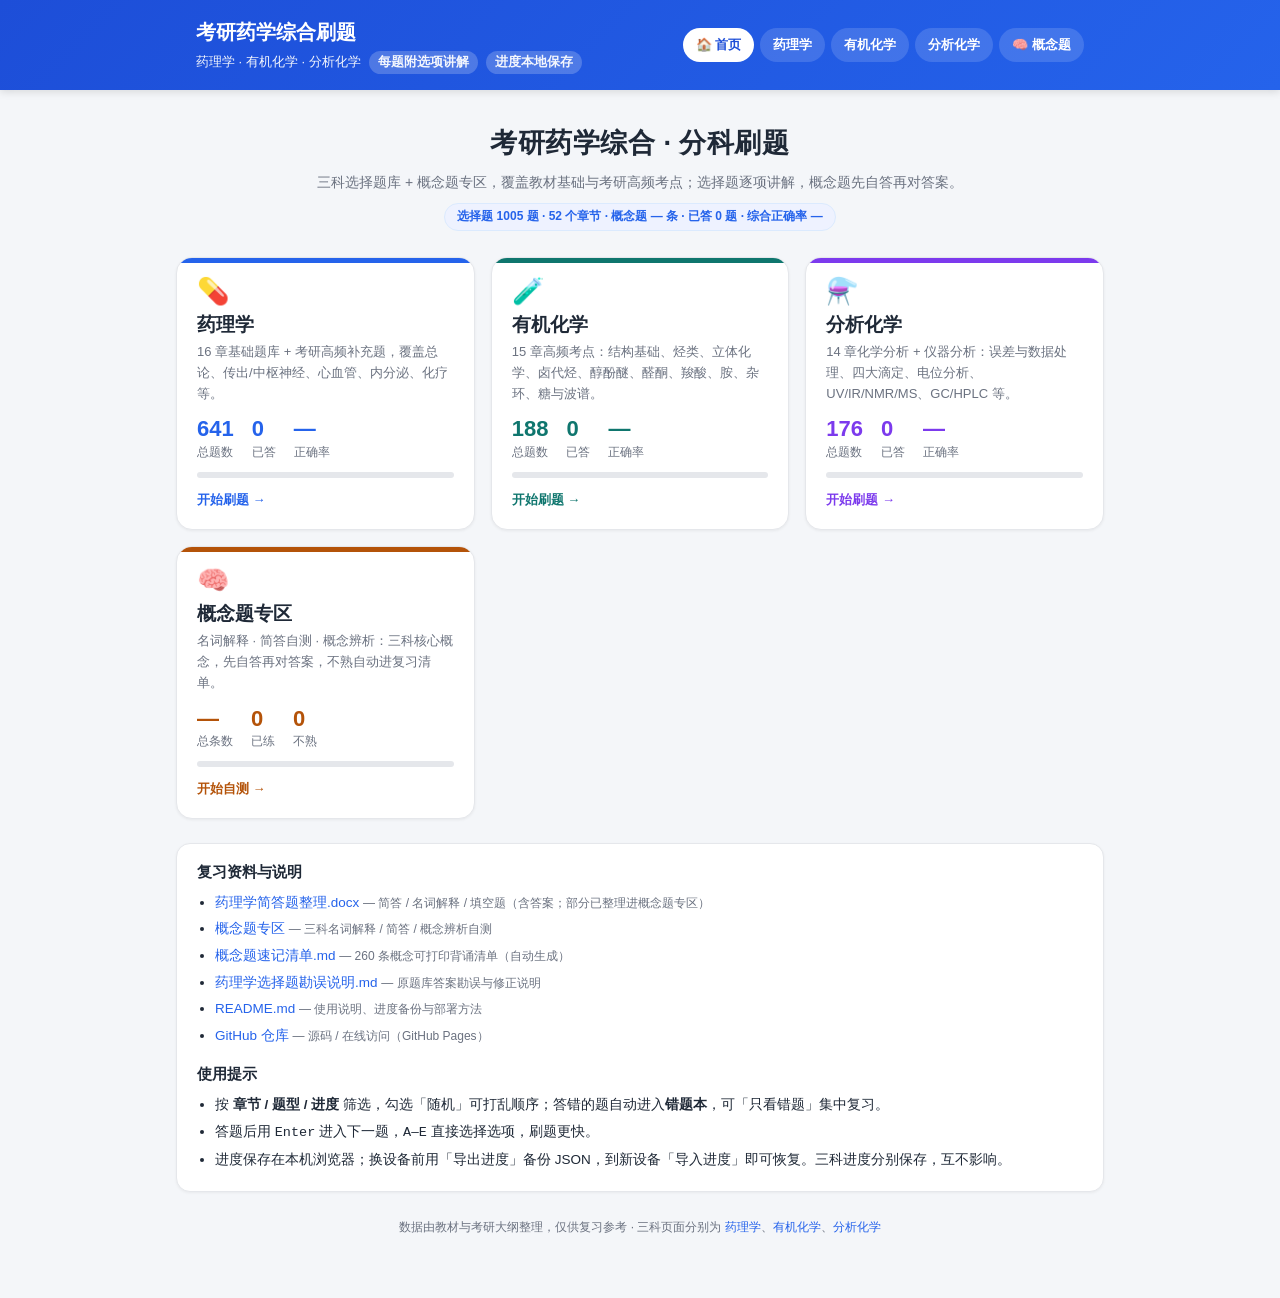
==== commit 49c5b43c: "更新" ====
--- a/index.html
+++ b/index.html
@@ -18,6 +18,7 @@
       <a href="pharm.html">药理学</a>
       <a href="organic.html">有机化学</a>
       <a href="analytical.html">分析化学</a>
+      <a href="concept.html">🧠 概念题</a>
     </nav>
   </div>
 </header>
@@ -25,8 +26,8 @@
 <div class="hub-wrap">
   <div class="hero">
     <h1>考研药学综合 · 分科刷题</h1>
-    <p>三科选择/多选题库，覆盖教材基础与考研高频考点；每题给出答案、题干解析与每个选项的讲解。</p>
-    <div class="tag">共 <span id="grandTotal">—</span> 题 · <span id="grandChapters">—</span> 个章节 · 已答 <span id="grandAnswered">—</span> 题 · 综合正确率 <span id="grandRate">—</span></div>
+    <p>三科选择题库 + 概念题专区，覆盖教材基础与考研高频考点；选择题逐项讲解，概念题先自答再对答案。</p>
+    <div class="tag">选择题 <span id="grandTotal">—</span> 题 · <span id="grandChapters">—</span> 个章节 · 概念题 <span id="grandConcept">—</span> 条 · 已答 <span id="grandAnswered">—</span> 题 · 综合正确率 <span id="grandRate">—</span></div>
   </div>
 
   <div class="subjects">
@@ -68,12 +69,27 @@
       <div class="mini-bar"><div id="bar-analytical"></div></div>
       <div class="go">开始刷题 →</div>
     </a>
+
+    <a class="subject-card" href="concept.html" style="--card-accent:#b45309">
+      <div class="subject-emoji">🧠</div>
+      <h2>概念题专区</h2>
+      <p class="desc">名词解释 · 简答自测 · 概念辨析：三科核心概念，先自答再对答案，不熟自动进复习清单。</p>
+      <div class="mini-stats">
+        <div class="mini-stat"><div class="n" id="total-concept">—</div><div class="l">总条数</div></div>
+        <div class="mini-stat"><div class="n" id="done-concept">—</div><div class="l">已练</div></div>
+        <div class="mini-stat"><div class="n" id="weak-concept">—</div><div class="l">不熟</div></div>
+      </div>
+      <div class="mini-bar"><div id="bar-concept"></div></div>
+      <div class="go">开始自测 →</div>
+    </a>
   </div>
 
   <div class="resources">
     <h3>复习资料与说明</h3>
     <ul>
-      <li><a href="药理学简答题整理.docx">药理学简答题整理.docx</a> <span class="meta">— 简答 / 名词解释 / 填空题（含答案，未做进网页）</span></li>
+      <li><a href="药理学简答题整理.docx">药理学简答题整理.docx</a> <span class="meta">— 简答 / 名词解释 / 填空题（含答案；部分已整理进概念题专区）</span></li>
+      <li><a href="concept.html">概念题专区</a> <span class="meta">— 三科名词解释 / 简答 / 概念辨析自测</span></li>
+      <li><a href="概念题速记清单.md">概念题速记清单.md</a> <span class="meta">— 260 条概念可打印背诵清单（自动生成）</span></li>
       <li><a href="药理学选择题勘误说明.md">药理学选择题勘误说明.md</a> <span class="meta">— 原题库答案勘误与修正说明</span></li>
       <li><a href="README.md">README.md</a> <span class="meta">— 使用说明、进度备份与部署方法</span></li>
       <li><a href="https://github.com/bennetgreen-bilibili/shuatizhushou" target="_blank" rel="noopener">GitHub 仓库</a> <span class="meta">— 源码 / 在线访问（GitHub Pages）</span></li>
@@ -145,6 +161,31 @@
     grand.attempts += st.attempts; grand.correct += st.correct;
   });
   setText("grandTotal", grand.total || "—");
+  var CONCEPT = [
+    { data: "CONCEPT_PHARM", key: "concept_pharm_v1" },
+    { data: "CONCEPT_ORGANIC", key: "concept_organic_v1" },
+    { data: "CONCEPT_ANALYTICAL", key: "concept_analytical_v1" }
+  ];
+  var cTotal = 0, cDone = 0, cWeak = 0;
+  CONCEPT.forEach(function(s){
+    var d = window[s.data];
+    if(!d || !d.chapters) return;
+    var ids = {};
+    d.chapters.forEach(function(ch){
+      (ch.items || []).forEach(function(it){ cTotal++; ids[it.id] = 1; });
+    });
+    try{
+      var p = JSON.parse(localStorage.getItem(s.key) || "null");
+      if(p && p.stats){ Object.keys(p.stats).forEach(function(id){ if(ids[id]) cDone++; }); }
+      if(p && Array.isArray(p.weak)){ p.weak.forEach(function(id){ if(ids[id]) cWeak++; }); }
+    }catch(e){}
+  });
+  setText("grandConcept", cTotal || "—");
+  setText("total-concept", cTotal || "—");
+  setText("done-concept", cDone);
+  setText("weak-concept", cWeak);
+  var cbar = document.getElementById("bar-concept");
+  if(cbar) cbar.style.width = (cTotal ? Math.round(cDone / cTotal * 100) : 0) + "%";
   var chapCount = 0;
   SUBJECTS.forEach(function(s){ chapCount += gather(s.data).length; });
   setText("grandChapters", chapCount || "—");
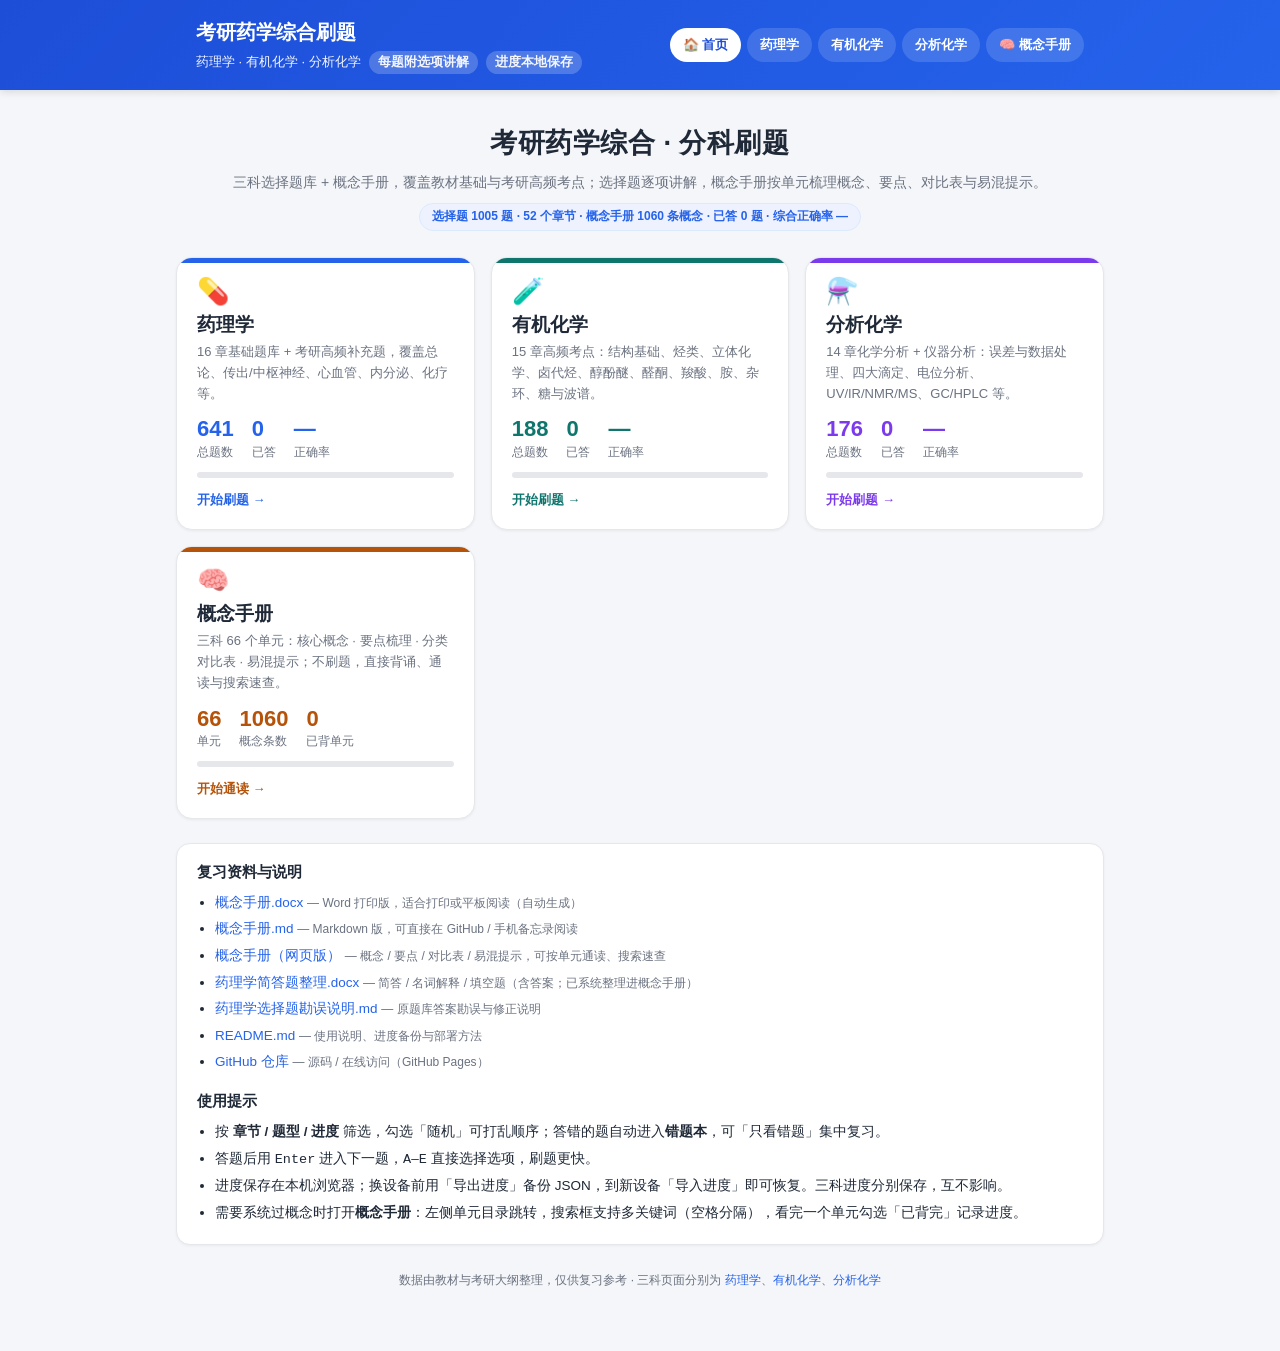
==== commit ab96af95: "改动" ====
--- a/index.html
+++ b/index.html
@@ -18,7 +18,7 @@
       <a href="pharm.html">药理学</a>
       <a href="organic.html">有机化学</a>
       <a href="analytical.html">分析化学</a>
-      <a href="concept.html">🧠 概念题</a>
+      <a href="concept.html">🧠 概念手册</a>
     </nav>
   </div>
 </header>
@@ -26,8 +26,8 @@
 <div class="hub-wrap">
   <div class="hero">
     <h1>考研药学综合 · 分科刷题</h1>
-    <p>三科选择题库 + 概念题专区，覆盖教材基础与考研高频考点；选择题逐项讲解，概念题先自答再对答案。</p>
-    <div class="tag">选择题 <span id="grandTotal">—</span> 题 · <span id="grandChapters">—</span> 个章节 · 概念题 <span id="grandConcept">—</span> 条 · 已答 <span id="grandAnswered">—</span> 题 · 综合正确率 <span id="grandRate">—</span></div>
+    <p>三科选择题库 + 概念手册，覆盖教材基础与考研高频考点；选择题逐项讲解，概念手册按单元梳理概念、要点、对比表与易混提示。</p>
+    <div class="tag">选择题 <span id="grandTotal">—</span> 题 · <span id="grandChapters">—</span> 个章节 · 概念手册 <span id="grandConcept">—</span> 条概念 · 已答 <span id="grandAnswered">—</span> 题 · 综合正确率 <span id="grandRate">—</span></div>
   </div>
 
   <div class="subjects">
@@ -72,24 +72,25 @@
 
     <a class="subject-card" href="concept.html" style="--card-accent:#b45309">
       <div class="subject-emoji">🧠</div>
-      <h2>概念题专区</h2>
-      <p class="desc">名词解释 · 简答自测 · 概念辨析：三科核心概念，先自答再对答案，不熟自动进复习清单。</p>
-      <div class="mini-stats">
-        <div class="mini-stat"><div class="n" id="total-concept">—</div><div class="l">总条数</div></div>
-        <div class="mini-stat"><div class="n" id="done-concept">—</div><div class="l">已练</div></div>
-        <div class="mini-stat"><div class="n" id="weak-concept">—</div><div class="l">不熟</div></div>
-      </div>
-      <div class="mini-bar"><div id="bar-concept"></div></div>
-      <div class="go">开始自测 →</div>
+      <h2>概念手册</h2>
+      <p class="desc">三科 66 个单元：核心概念 · 要点梳理 · 分类对比表 · 易混提示；不刷题，直接背诵、通读与搜索速查。</p>
+      <div class="mini-stats">
+        <div class="mini-stat"><div class="n" id="total-handbook">—</div><div class="l">单元</div></div>
+        <div class="mini-stat"><div class="n" id="defs-handbook">—</div><div class="l">概念条数</div></div>
+        <div class="mini-stat"><div class="n" id="learned-handbook">—</div><div class="l">已背单元</div></div>
+      </div>
+      <div class="mini-bar"><div id="bar-handbook"></div></div>
+      <div class="go">开始通读 →</div>
     </a>
   </div>
 
   <div class="resources">
     <h3>复习资料与说明</h3>
     <ul>
-      <li><a href="药理学简答题整理.docx">药理学简答题整理.docx</a> <span class="meta">— 简答 / 名词解释 / 填空题（含答案；部分已整理进概念题专区）</span></li>
-      <li><a href="concept.html">概念题专区</a> <span class="meta">— 三科名词解释 / 简答 / 概念辨析自测</span></li>
-      <li><a href="概念题速记清单.md">概念题速记清单.md</a> <span class="meta">— 260 条概念可打印背诵清单（自动生成）</span></li>
+      <li><a href="概念手册.docx">概念手册.docx</a> <span class="meta">— Word 打印版，适合打印或平板阅读（自动生成）</span></li>
+      <li><a href="概念手册.md">概念手册.md</a> <span class="meta">— Markdown 版，可直接在 GitHub / 手机备忘录阅读</span></li>
+      <li><a href="concept.html">概念手册（网页版）</a> <span class="meta">— 概念 / 要点 / 对比表 / 易混提示，可按单元通读、搜索速查</span></li>
+      <li><a href="药理学简答题整理.docx">药理学简答题整理.docx</a> <span class="meta">— 简答 / 名词解释 / 填空题（含答案；已系统整理进概念手册）</span></li>
       <li><a href="药理学选择题勘误说明.md">药理学选择题勘误说明.md</a> <span class="meta">— 原题库答案勘误与修正说明</span></li>
       <li><a href="README.md">README.md</a> <span class="meta">— 使用说明、进度备份与部署方法</span></li>
       <li><a href="https://github.com/bennetgreen-bilibili/shuatizhushou" target="_blank" rel="noopener">GitHub 仓库</a> <span class="meta">— 源码 / 在线访问（GitHub Pages）</span></li>
@@ -99,6 +100,7 @@
       <li>按 <b>章节 / 题型 / 进度</b> 筛选，勾选「随机」可打乱顺序；答错的题自动进入<b>错题本</b>，可「只看错题」集中复习。</li>
       <li>答题后用 <kbd>Enter</kbd> 进入下一题，<kbd>A</kbd>–<kbd>E</kbd> 直接选择选项，刷题更快。</li>
       <li>进度保存在本机浏览器；换设备前用「导出进度」备份 JSON，到新设备「导入进度」即可恢复。三科进度分别保存，互不影响。</li>
+      <li>需要系统过概念时打开<b>概念手册</b>：左侧单元目录跳转，搜索框支持多关键词（空格分隔），看完一个单元勾选「已背完」记录进度。</li>
     </ul>
   </div>
 
@@ -112,6 +114,9 @@
 <script src="data/pharm-extra.js"></script>
 <script src="data/organic.js"></script>
 <script src="data/analytical.js"></script>
+<script src="data/handbook-pharm.js"></script>
+<script src="data/handbook-organic.js"></script>
+<script src="data/handbook-analytical.js"></script>
 <script>
 (function(){
   var SUBJECTS = [
@@ -161,31 +166,32 @@
     grand.attempts += st.attempts; grand.correct += st.correct;
   });
   setText("grandTotal", grand.total || "—");
-  var CONCEPT = [
-    { data: "CONCEPT_PHARM", key: "concept_pharm_v1" },
-    { data: "CONCEPT_ORGANIC", key: "concept_organic_v1" },
-    { data: "CONCEPT_ANALYTICAL", key: "concept_analytical_v1" }
+  var HANDBOOK = [
+    { data: "HANDBOOK_PHARM", key: "handbook_pharm_v1" },
+    { data: "HANDBOOK_ORGANIC", key: "handbook_organic_v1" },
+    { data: "HANDBOOK_ANALYTICAL", key: "handbook_analytical_v1" }
   ];
-  var cTotal = 0, cDone = 0, cWeak = 0;
-  CONCEPT.forEach(function(s){
+  var hbUnits = 0, hbDefs = 0, hbLearned = 0;
+  HANDBOOK.forEach(function(s){
     var d = window[s.data];
     if(!d || !d.chapters) return;
-    var ids = {};
+    hbUnits += d.chapters.length;
     d.chapters.forEach(function(ch){
-      (ch.items || []).forEach(function(it){ cTotal++; ids[it.id] = 1; });
+      (ch.blocks || []).forEach(function(b){
+        if(b.t === "defs") hbDefs += (b.items || []).length;
+      });
     });
     try{
       var p = JSON.parse(localStorage.getItem(s.key) || "null");
-      if(p && p.stats){ Object.keys(p.stats).forEach(function(id){ if(ids[id]) cDone++; }); }
-      if(p && Array.isArray(p.weak)){ p.weak.forEach(function(id){ if(ids[id]) cWeak++; }); }
+      if(p && Array.isArray(p.learned)) hbLearned += p.learned.length;
     }catch(e){}
   });
-  setText("grandConcept", cTotal || "—");
-  setText("total-concept", cTotal || "—");
-  setText("done-concept", cDone);
-  setText("weak-concept", cWeak);
-  var cbar = document.getElementById("bar-concept");
-  if(cbar) cbar.style.width = (cTotal ? Math.round(cDone / cTotal * 100) : 0) + "%";
+  setText("grandConcept", hbDefs || "—");
+  setText("total-handbook", hbUnits || "—");
+  setText("defs-handbook", hbDefs || "—");
+  setText("learned-handbook", hbLearned);
+  var hbar = document.getElementById("bar-handbook");
+  if(hbar) hbar.style.width = (hbUnits ? Math.round(hbLearned / hbUnits * 100) : 0) + "%";
   var chapCount = 0;
   SUBJECTS.forEach(function(s){ chapCount += gather(s.data).length; });
   setText("grandChapters", chapCount || "—");
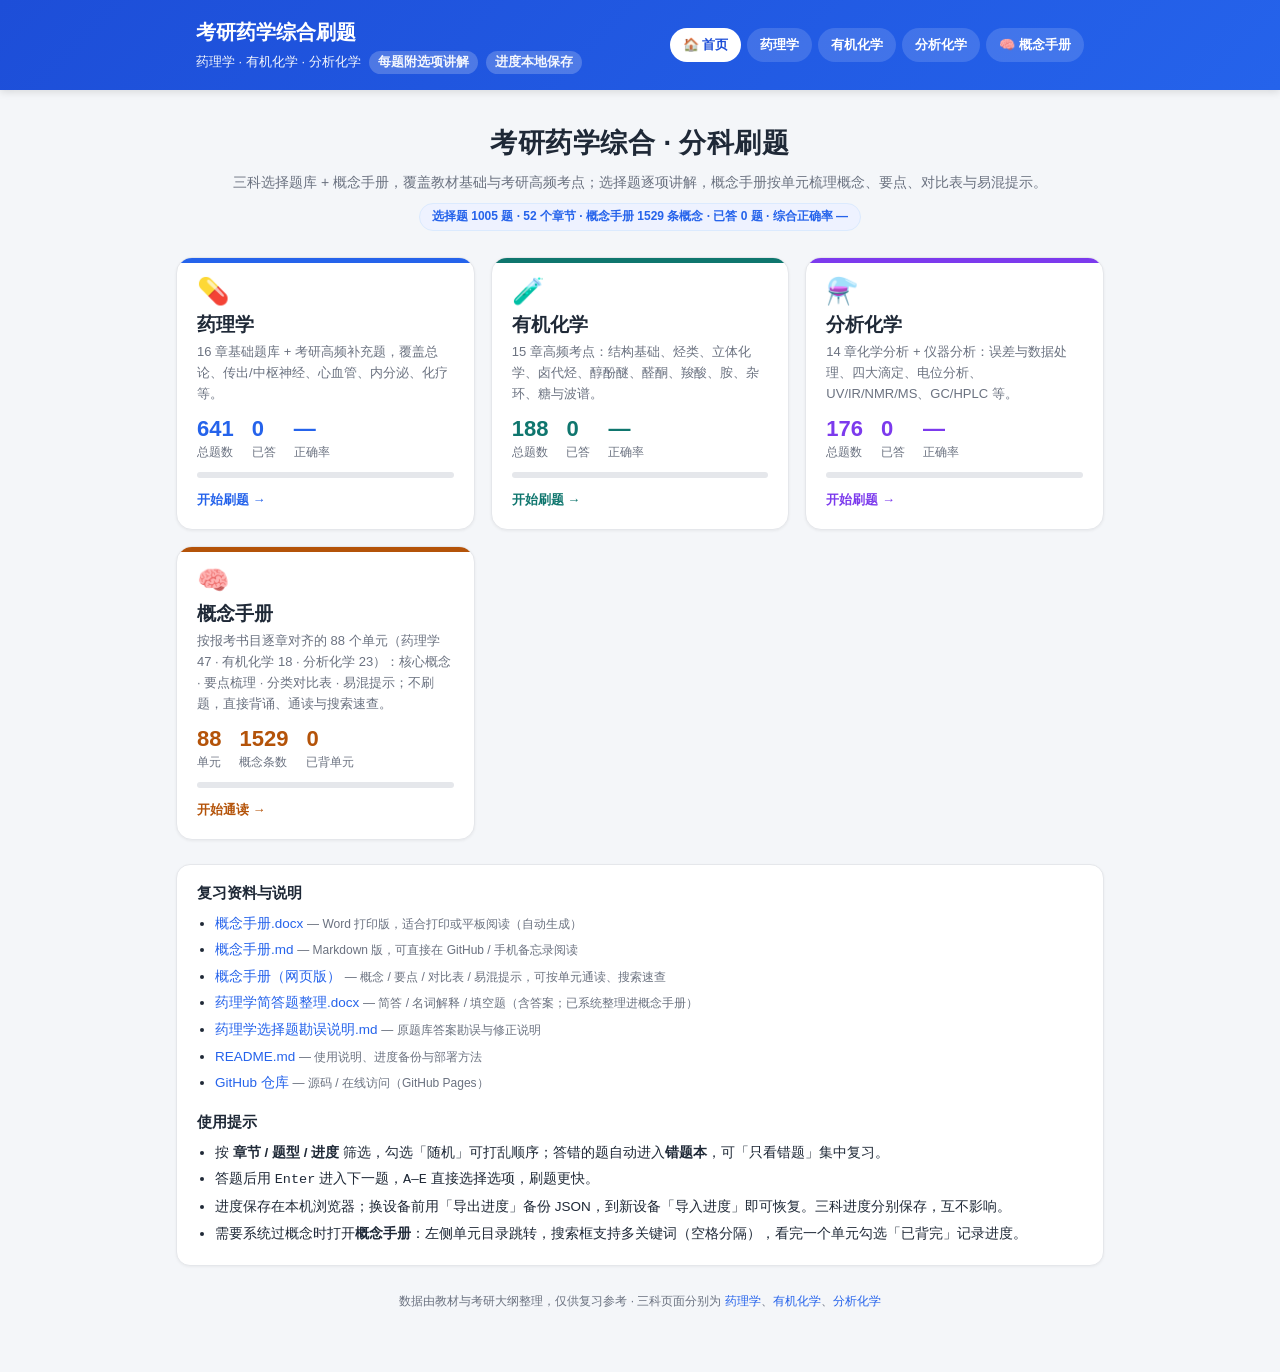
==== commit 7eddd7c8: "概念手册按报考院校参考书目逐章重排（88 单元） - 药理学 47 单元（参考书 47 章）、有机化学 18 单元（18 章）、分析化学 23 单元（化学分析 10 章 + 仪器分析 13 章） - " ====
--- a/index.html
+++ b/index.html
@@ -73,7 +73,7 @@
     <a class="subject-card" href="concept.html" style="--card-accent:#b45309">
       <div class="subject-emoji">🧠</div>
       <h2>概念手册</h2>
-      <p class="desc">三科 66 个单元：核心概念 · 要点梳理 · 分类对比表 · 易混提示；不刷题，直接背诵、通读与搜索速查。</p>
+      <p class="desc">按报考书目逐章对齐的 88 个单元（药理学 47 · 有机化学 18 · 分析化学 23）：核心概念 · 要点梳理 · 分类对比表 · 易混提示；不刷题，直接背诵、通读与搜索速查。</p>
       <div class="mini-stats">
         <div class="mini-stat"><div class="n" id="total-handbook">—</div><div class="l">单元</div></div>
         <div class="mini-stat"><div class="n" id="defs-handbook">—</div><div class="l">概念条数</div></div>
@@ -167,9 +167,9 @@
   });
   setText("grandTotal", grand.total || "—");
   var HANDBOOK = [
-    { data: "HANDBOOK_PHARM", key: "handbook_pharm_v1" },
-    { data: "HANDBOOK_ORGANIC", key: "handbook_organic_v1" },
-    { data: "HANDBOOK_ANALYTICAL", key: "handbook_analytical_v1" }
+    { data: "HANDBOOK_PHARM", key: "handbook_pharm_v2" },
+    { data: "HANDBOOK_ORGANIC", key: "handbook_organic_v2" },
+    { data: "HANDBOOK_ANALYTICAL", key: "handbook_analytical_v2" }
   ];
   var hbUnits = 0, hbDefs = 0, hbLearned = 0;
   HANDBOOK.forEach(function(s){
@@ -200,4 +200,4 @@
 })();
 </script>
 </body>
-</html>
+</html>
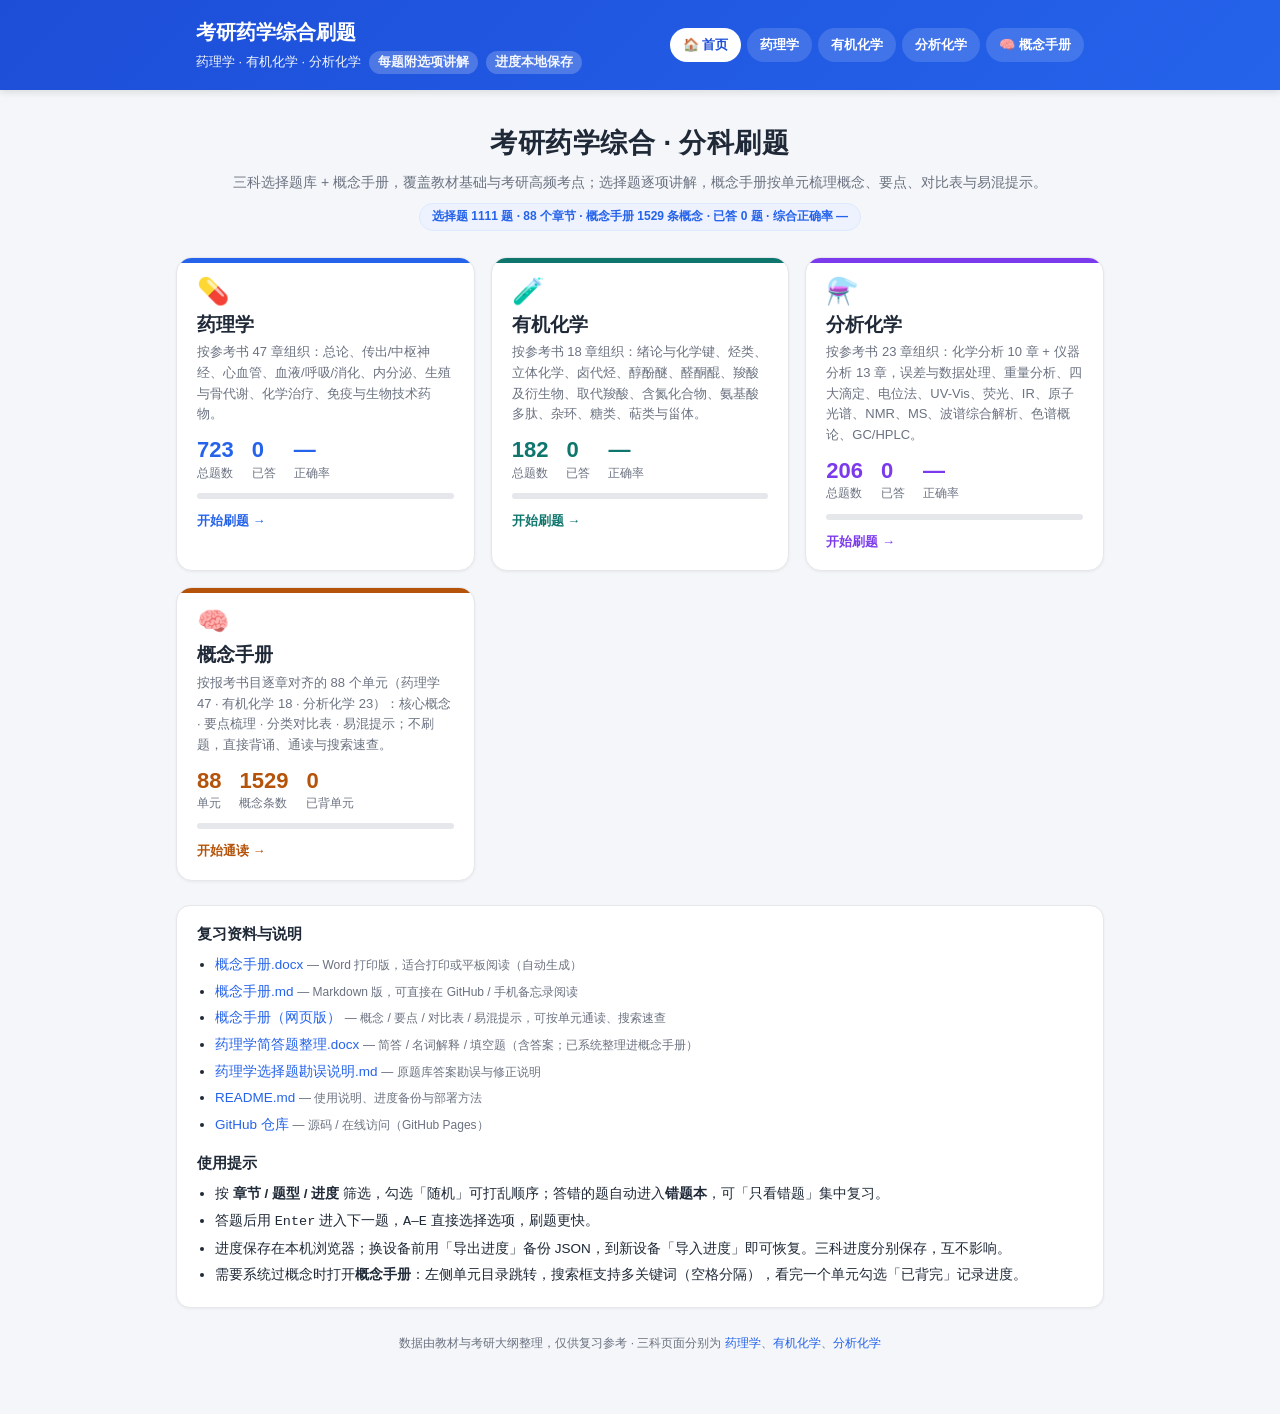
==== commit ff7d632e: "选择题库按报考院校参考书目同步为 88 章结构 - 药理学：原 16 章基础 + 7 组高频补充（641 题）重新归类并入参考书 47 章，补写 82 题，共 47 章 723 题 - 有机化学：15" ====
--- a/index.html
+++ b/index.html
@@ -34,7 +34,7 @@
     <a class="subject-card" href="pharm.html" style="--card-accent:#2563eb">
       <div class="subject-emoji">💊</div>
       <h2>药理学</h2>
-      <p class="desc">16 章基础题库 + 考研高频补充题，覆盖总论、传出/中枢神经、心血管、内分泌、化疗等。</p>
+      <p class="desc">按参考书 47 章组织：总论、传出/中枢神经、心血管、血液/呼吸/消化、内分泌、生殖与骨代谢、化学治疗、免疫与生物技术药物。</p>
       <div class="mini-stats">
         <div class="mini-stat"><div class="n" id="total-pharm">—</div><div class="l">总题数</div></div>
         <div class="mini-stat"><div class="n" id="answered-pharm">—</div><div class="l">已答</div></div>
@@ -47,7 +47,7 @@
     <a class="subject-card" href="organic.html" style="--card-accent:#0f766e">
       <div class="subject-emoji">🧪</div>
       <h2>有机化学</h2>
-      <p class="desc">15 章高频考点：结构基础、烃类、立体化学、卤代烃、醇酚醚、醛酮、羧酸、胺、杂环、糖与波谱。</p>
+      <p class="desc">按参考书 18 章组织：绪论与化学键、烃类、立体化学、卤代烃、醇酚醚、醛酮醌、羧酸及衍生物、取代羧酸、含氮化合物、氨基酸多肽、杂环、糖类、萜类与甾体。</p>
       <div class="mini-stats">
         <div class="mini-stat"><div class="n" id="total-organic">—</div><div class="l">总题数</div></div>
         <div class="mini-stat"><div class="n" id="answered-organic">—</div><div class="l">已答</div></div>
@@ -60,7 +60,7 @@
     <a class="subject-card" href="analytical.html" style="--card-accent:#7c3aed">
       <div class="subject-emoji">⚗️</div>
       <h2>分析化学</h2>
-      <p class="desc">14 章化学分析 + 仪器分析：误差与数据处理、四大滴定、电位分析、UV/IR/NMR/MS、GC/HPLC 等。</p>
+      <p class="desc">按参考书 23 章组织：化学分析 10 章 + 仪器分析 13 章，误差与数据处理、重量分析、四大滴定、电位法、UV-Vis、荧光、IR、原子光谱、NMR、MS、波谱综合解析、色谱概论、GC/HPLC。</p>
       <div class="mini-stats">
         <div class="mini-stat"><div class="n" id="total-analytical">—</div><div class="l">总题数</div></div>
         <div class="mini-stat"><div class="n" id="answered-analytical">—</div><div class="l">已答</div></div>
@@ -111,7 +111,6 @@
 </div>
 
 <script src="data/pharm.js"></script>
-<script src="data/pharm-extra.js"></script>
 <script src="data/organic.js"></script>
 <script src="data/analytical.js"></script>
 <script src="data/handbook-pharm.js"></script>
@@ -120,9 +119,9 @@
 <script>
 (function(){
   var SUBJECTS = [
-    { id: "pharm", data: ["PHARM_DATA", "PHARM_EXTRA"], key: "pharm_progress_v2" },
-    { id: "organic", data: ["ORGANIC_DATA"], key: "organic_progress_v2" },
-    { id: "analytical", data: ["ANALYTICAL_DATA"], key: "analytical_progress_v2" }
+    { id: "pharm", data: ["PHARM_DATA"], key: "pharm_progress_v3" },
+    { id: "organic", data: ["ORGANIC_DATA"], key: "organic_progress_v3" },
+    { id: "analytical", data: ["ANALYTICAL_DATA"], key: "analytical_progress_v3" }
   ];
   function gather(names){
     var chapters = [];
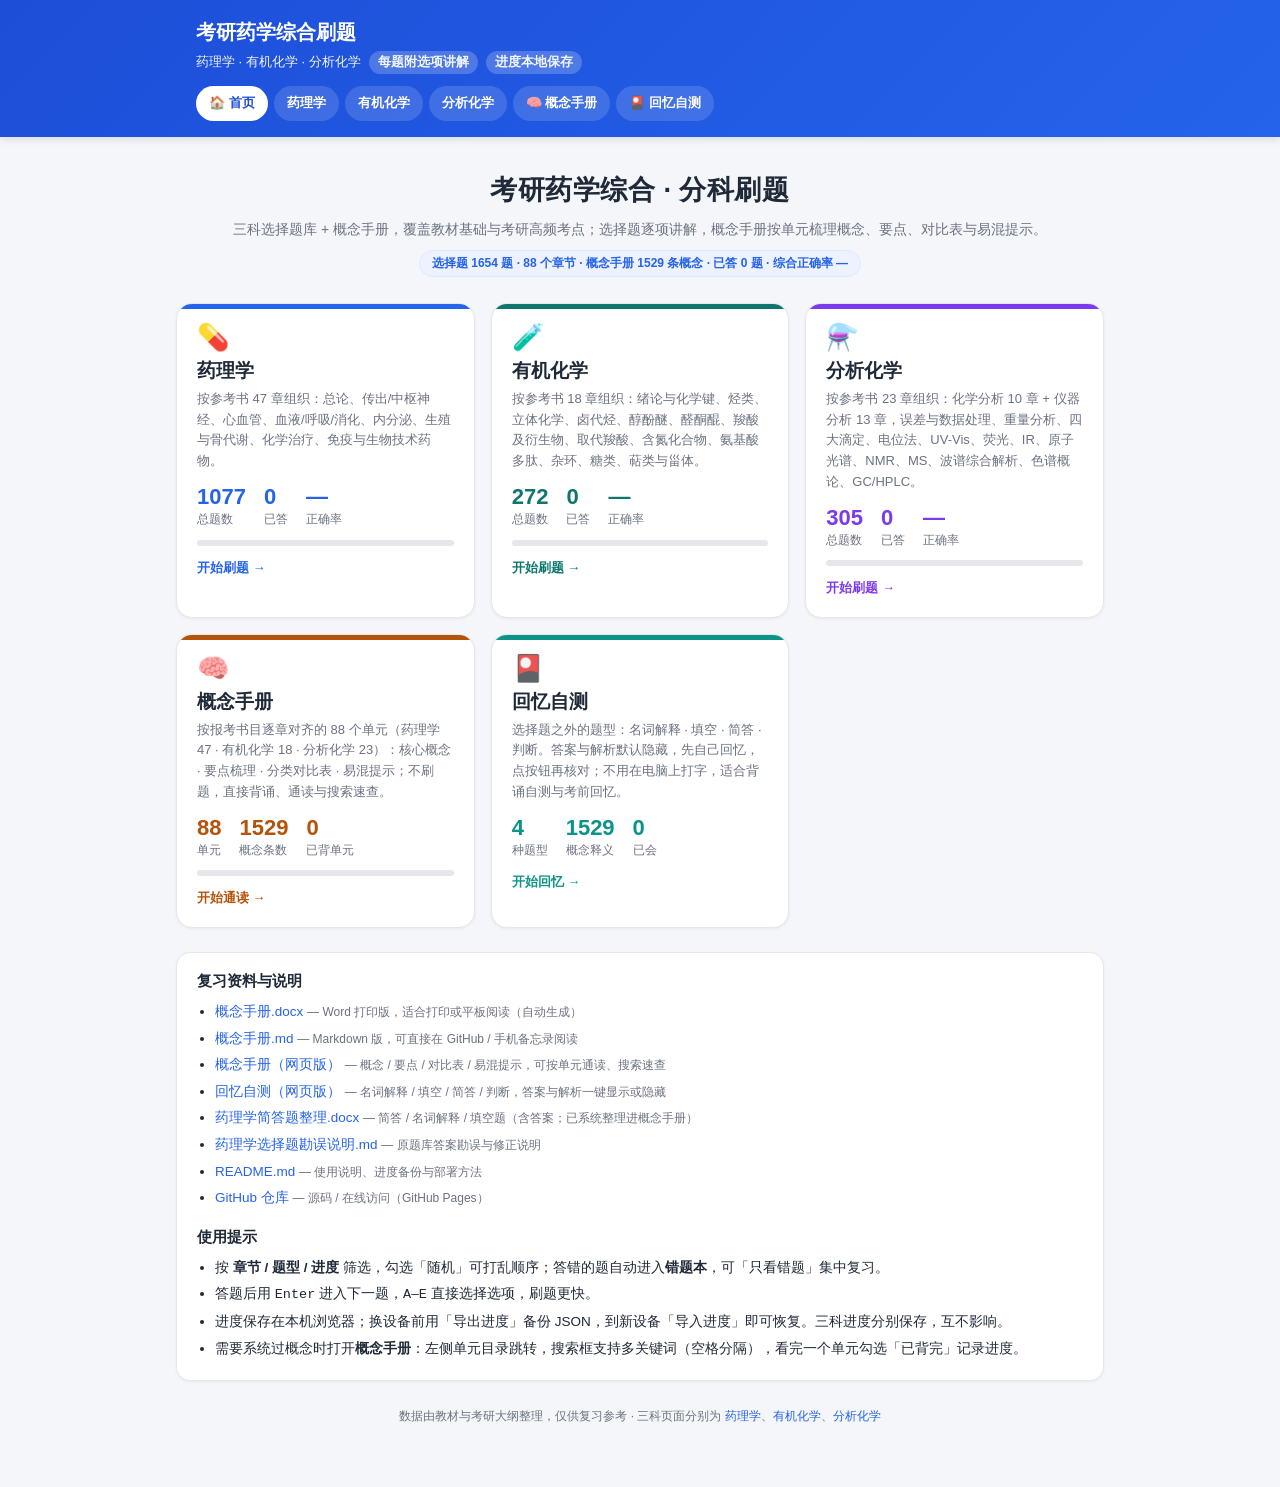
==== commit f9d92855: "新增回忆自测页（名词解释/填空/简答/判断）与概念手册自测模式" ====
--- a/index.html
+++ b/index.html
@@ -19,6 +19,7 @@
       <a href="organic.html">有机化学</a>
       <a href="analytical.html">分析化学</a>
       <a href="concept.html">🧠 概念手册</a>
+      <a href="recall.html">🎴 回忆自测</a>
     </nav>
   </div>
 </header>
@@ -81,6 +82,18 @@
       </div>
       <div class="mini-bar"><div id="bar-handbook"></div></div>
       <div class="go">开始通读 →</div>
+    </a>
+
+    <a class="subject-card" href="recall.html" style="--card-accent:#0d9488">
+      <div class="subject-emoji">🎴</div>
+      <h2>回忆自测</h2>
+      <p class="desc">选择题之外的题型：名词解释 · 填空 · 简答 · 判断。答案与解析默认隐藏，先自己回忆，点按钮再核对；不用在电脑上打字，适合背诵自测与考前回忆。</p>
+      <div class="mini-stats">
+        <div class="mini-stat"><div class="n">4</div><div class="l">种题型</div></div>
+        <div class="mini-stat"><div class="n" id="recall-defs">—</div><div class="l">概念释义</div></div>
+        <div class="mini-stat"><div class="n" id="recall-known">—</div><div class="l">已会</div></div>
+      </div>
+      <div class="go">开始回忆 →</div>
     </a>
   </div>
 
@@ -90,6 +103,7 @@
       <li><a href="概念手册.docx">概念手册.docx</a> <span class="meta">— Word 打印版，适合打印或平板阅读（自动生成）</span></li>
       <li><a href="概念手册.md">概念手册.md</a> <span class="meta">— Markdown 版，可直接在 GitHub / 手机备忘录阅读</span></li>
       <li><a href="concept.html">概念手册（网页版）</a> <span class="meta">— 概念 / 要点 / 对比表 / 易混提示，可按单元通读、搜索速查</span></li>
+      <li><a href="recall.html">回忆自测（网页版）</a> <span class="meta">— 名词解释 / 填空 / 简答 / 判断，答案与解析一键显示或隐藏</span></li>
       <li><a href="药理学简答题整理.docx">药理学简答题整理.docx</a> <span class="meta">— 简答 / 名词解释 / 填空题（含答案；已系统整理进概念手册）</span></li>
       <li><a href="药理学选择题勘误说明.md">药理学选择题勘误说明.md</a> <span class="meta">— 原题库答案勘误与修正说明</span></li>
       <li><a href="README.md">README.md</a> <span class="meta">— 使用说明、进度备份与部署方法</span></li>
@@ -186,6 +200,15 @@
     }catch(e){}
   });
   setText("grandConcept", hbDefs || "—");
+  setText("recall-defs", hbDefs || "—");
+  var recallKnown = 0;
+  ["recall_pharm_v1", "recall_organic_v1", "recall_analytical_v1"].forEach(function (k) {
+    try {
+      var rp = JSON.parse(localStorage.getItem(k) || "null");
+      if (rp && Array.isArray(rp.known)) recallKnown += rp.known.length;
+    } catch (e) {}
+  });
+  setText("recall-known", recallKnown);
   setText("total-handbook", hbUnits || "—");
   setText("defs-handbook", hbDefs || "—");
   setText("learned-handbook", hbLearned);
